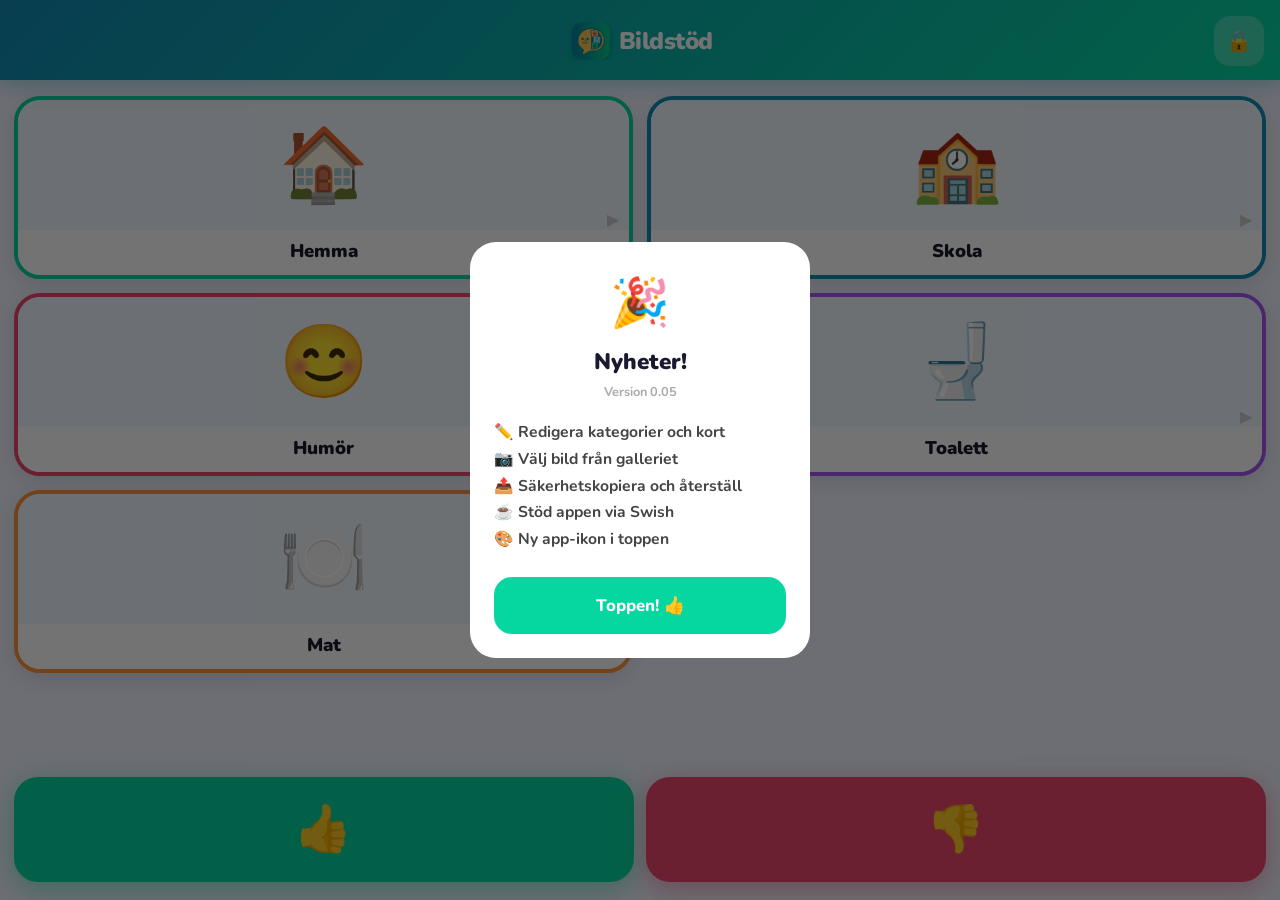
==== index.html @ 16161168 "Add files via upload" ====
<!DOCTYPE html>
<html lang="sv">
<head>
  <meta charset="UTF-8">
  <meta name="viewport" content="width=device-width, initial-scale=1.0, user-scalable=no">
  <meta name="apple-mobile-web-app-capable" content="yes">
  <meta name="apple-mobile-web-app-status-bar-style" content="black-translucent">
  <meta name="apple-mobile-web-app-title" content="Bildstöd">
  <meta name="mobile-web-app-capable" content="yes">
  <meta name="theme-color" content="#118AB2">
  <link rel="apple-touch-icon" href="icon-192.png">
  <link rel="manifest" href="manifest.json">
  <title>Bildstöd</title>
  <link href="https://fonts.googleapis.com/css2?family=Nunito:wght@700;800;900&display=swap" rel="stylesheet">
  <style>
    *, *::before, *::after { box-sizing: border-box; margin: 0; padding: 0; }
    :root {
      --green: #06D6A0; --red: #EF476F; --blue: #118AB2;
      --purple: #7C3AED; --text: #1A1A2E;
    }
    html, body {
      height: 100%; overflow: hidden;
      font-family: 'Nunito', sans-serif;
      background: #F0F4FF;
      color: var(--text);
    }
    #app { display: flex; flex-direction: column; height: 100dvh; height: 100vh; }

    /* ── HEADER ── */
    header {
      flex-shrink: 0;
      background: linear-gradient(135deg, #118AB2, #06D6A0);
      padding: 14px 16px 12px;
      display: flex; align-items: center; gap: 12px;
      box-shadow: 0 4px 20px rgba(17,138,178,0.35);
      z-index: 20; transition: background 0.4s;
    }
    header.adult-mode { background: linear-gradient(135deg, #7C3AED, #118AB2); }

    #backBtn {
      width: 54px; height: 54px; border-radius: 18px; border: none;
      background: rgba(255,255,255,0.3); color: white;
      font-size: 1.8rem; cursor: pointer; flex-shrink: 0;
      display: flex; align-items: center; justify-content: center;
      transition: background 0.15s, transform 0.1s;
    }
    #backBtn:active { background: rgba(255,255,255,0.5); transform: scale(0.9); }
    #backBtn.hidden { visibility: hidden; }

    #appTitle {
      flex: 1; color: white; font-size: 1.5rem; font-weight: 900;
      letter-spacing: -0.5px; overflow: hidden; text-overflow: ellipsis; white-space: nowrap;
      display: flex; align-items: center; justify-content: center; gap: 9px;
    }
    #appTitle .title-icon {
      width: 38px; height: 38px; border-radius: 11px; flex-shrink: 0;
      object-fit: cover; box-shadow: 0 2px 6px rgba(0,0,0,0.2);
    }
    #appTitle .title-text { overflow: hidden; text-overflow: ellipsis; white-space: nowrap; }

    .header-btns { display: flex; gap: 10px; flex-shrink: 0; }
    .hbtn {
      width: 50px; height: 50px; border-radius: 16px; border: none;
      background: rgba(255,255,255,0.25); color: white;
      font-size: 1.3rem; cursor: pointer;
      display: flex; align-items: center; justify-content: center;
      transition: background 0.15s, transform 0.1s;
    }
    .hbtn:active { background: rgba(255,255,255,0.45); transform: scale(0.88); }
    #addBtn { background: white; color: var(--blue); font-size: 2rem; font-weight: 900; box-shadow: 0 4px 14px rgba(0,0,0,0.2); }
    #addBtn.hidden { display: none; }

    .adult-bar { background: var(--purple); color: white; text-align: center; font-size: 0.85rem; font-weight: 800; padding: 7px; letter-spacing: 0.5px; display: none; }
    .adult-bar.show { display: block; }

    /* ── GRID ── */
    #grid {
      flex: 1; overflow-y: auto;
      padding: 16px 14px 10px;
      display: grid;
      grid-template-columns: repeat(2, 1fr);
      gap: 14px; align-content: start;
    }
    #grid::-webkit-scrollbar { width: 3px; }
    #grid::-webkit-scrollbar-thumb { background: #ccc; border-radius: 2px; }

    /* ── CARDS ── */
    .card {
      background: white; border-radius: 26px;
      box-shadow: 0 6px 20px rgba(0,0,0,0.10);
      overflow: hidden; cursor: pointer;
      position: relative; border: 4px solid transparent;
      transition: transform 0.12s, box-shadow 0.12s;
      display: flex; flex-direction: column;
      min-height: 180px;
    }
    .card:active { transform: scale(0.93); box-shadow: 0 2px 8px rgba(0,0,0,0.08); }
    .card.playing { animation: pop 0.4s ease; }
    @keyframes pop { 35% { transform: scale(1.07); } }

    .card-visual {
      flex: 1; width: 100%;
      display: flex; align-items: center; justify-content: center;
      overflow: hidden; min-height: 130px;
    }
    .card-visual img { width: 100%; height: 100%; object-fit: cover; display: block; }
    .big-emoji { font-size: 4.5rem; line-height: 1; }
    .card.folder .card-visual { background: #F0F8FF; }

    .card-label {
      padding: 10px 10px 13px; font-weight: 900;
      font-size: 1.15rem; text-align: center; line-height: 1.2;
      background: white; color: var(--text);
    }

    /* Folder arrow only - no text badge */
    .folder-arrow {
      position: absolute; bottom: 44px; right: 10px;
      font-size: 1rem; color: #ccc;
    }
    .audio-badge {
      position: absolute; top: 8px; left: 8px;
      background: rgba(6,214,160,0.2); color: #07a07a;
      border-radius: 10px; padding: 3px 9px; font-size: 0.72rem; font-weight: 900;
    }

    /* Delete */
    .card-del {
      position: absolute; top: 8px; right: 8px;
      width: 36px; height: 36px; border-radius: 50%;
      background: var(--red); color: white; border: none;
      font-size: 1.1rem; font-weight: 900; cursor: pointer;
      align-items: center; justify-content: center;
      box-shadow: 0 2px 8px rgba(239,71,111,0.4);
      display: none; z-index: 5;
    }
    body.adult .card-del { display: flex; }
    .card-edit {
      position: absolute; top: 8px; left: 8px;
      width: 36px; height: 36px; border-radius: 50%;
      background: var(--blue); color: white; border: none;
      font-size: 1rem; cursor: pointer;
      align-items: center; justify-content: center;
      box-shadow: 0 2px 8px rgba(17,138,178,0.4);
      display: none; z-index: 5;
    }
    body.adult .card-edit { display: flex; }
    /* Hide audio badge in adult mode so edit button has room */
    body.adult .audio-badge { display: none; }

    /* Vibrant card colors */
    .c0 { border-color: #FFD166; } .c0 .card-visual { background: #FFFBEC; }
    .c1 { border-color: #06D6A0; } .c1 .card-visual { background: #EDFAF6; }
    .c2 { border-color: #118AB2; } .c2 .card-visual { background: #E8F4FA; }
    .c3 { border-color: #EF476F; } .c3 .card-visual { background: #FEF0F3; }
    .c4 { border-color: #A855F7; } .c4 .card-visual { background: #F5EEFF; }
    .c5 { border-color: #FB923C; } .c5 .card-visual { background: #FFF4ED; }

    /* ── EMPTY ── */
    #empty { grid-column:1/-1; text-align:center; padding:52px 20px; color:#bbb; display:none; }
    #empty .ei { font-size:4rem; margin-bottom:12px; }
    #empty h2  { font-size:1.3rem; font-weight:900; color:#aaa; margin-bottom:8px; }
    #empty p   { font-size:1rem; line-height:1.6; font-weight:700; }

    /* ── YES/NO ── */
    footer {
      flex-shrink:0; display:grid; grid-template-columns:1fr 1fr;
      gap:12px; padding:12px 14px 18px; background: #F0F4FF;
    }
    .yn {
      border:none; border-radius:24px; padding:22px 10px;
      font-family:'Nunito',sans-serif; font-size:2.8rem; font-weight:900;
      cursor:pointer; transition:transform 0.1s, filter 0.1s;
      display:flex; align-items:center; justify-content:center;
      box-shadow: 0 6px 20px rgba(0,0,0,0.15);
    }
    .yn:active { transform:scale(0.9); filter:brightness(0.9); }
    #yesBtn { background: #06D6A0; box-shadow: 0 6px 24px rgba(6,214,160,.45); }
    #noBtn  { background: #EF476F; box-shadow: 0 6px 24px rgba(239,71,111,.45); }

    /* ── OVERLAYS ── */
    .overlay { position:fixed; inset:0; background:rgba(0,0,0,.55); display:flex; align-items:flex-end; z-index:100; opacity:0; pointer-events:none; transition:opacity .25s; }
    .overlay.open { opacity:1; pointer-events:all; }
    .modal { width:100%; background:white; border-radius:30px 30px 0 0; padding:22px 20px 46px; transform:translateY(100%); transition:transform .3s cubic-bezier(.34,1.4,.64,1); max-height:92dvh; overflow-y:auto; }
    .overlay.open .modal { transform:translateY(0); }
    .mhandle { width:44px; height:5px; background:#ddd; border-radius:3px; margin:0 auto 20px; }
    .modal h2 { font-size:1.4rem; font-weight:900; text-align:center; margin-bottom:8px; }
    .modal .msub { font-size:.9rem; color:#aaa; font-weight:700; text-align:center; margin-bottom:20px; }

    /* CONFIRM */
    #confirmOverlay { align-items:center; justify-content:center; }
    #confirmOverlay .modal { width:calc(100% - 48px); max-width:320px; border-radius:26px; padding:28px 24px 24px; }
    #confirmMsg { font-size:1rem; color:#555; font-weight:700; text-align:center; margin-bottom:24px; line-height:1.5; }
    .confirm-btns { display:grid; grid-template-columns:1fr 1fr; gap:10px; }
    .confirm-btns button { border:none; border-radius:16px; padding:16px 10px; font-family:'Nunito',sans-serif; font-size:1.05rem; font-weight:800; cursor:pointer; transition:transform .1s; }
    .confirm-btns button:active { transform:scale(0.94); }
    #confirmNo  { background:#f0f0f0; color:#666; }
    #confirmYes { background:var(--red); color:white; }

    /* PIN */
    #pinOverlay { align-items:center; justify-content:center; }
    #pinOverlay .modal { width:calc(100% - 40px); max-width:340px; border-radius:30px; padding:28px 24px 34px; }
    .pin-display { display:flex; gap:16px; justify-content:center; margin:20px 0 26px; }
    .pin-dot { width:20px; height:20px; border-radius:50%; border:3px solid #ddd; background:transparent; transition:background .15s, border-color .15s; }
    .pin-dot.filled { background:var(--purple); border-color:var(--purple); }
    .pin-dot.error  { background:var(--red); border-color:var(--red); animation:shake .3s ease; }
    @keyframes shake { 0%,100%{transform:translateX(0)} 25%{transform:translateX(-7px)} 75%{transform:translateX(7px)} }
    .numpad { display:grid; grid-template-columns:repeat(3,1fr); gap:12px; max-width:290px; margin:0 auto; }
    .numpad-btn { height:70px; border-radius:18px; border:none; background:#f4f4f4; font-family:'Nunito',sans-serif; font-size:1.6rem; font-weight:800; color:var(--text); cursor:pointer; transition:background .1s, transform .1s; display:flex; align-items:center; justify-content:center; }
    .numpad-btn:active { background:#e0e0e0; transform:scale(0.92); }
    .numpad-btn.del-btn { background:#FFF0F0; color:var(--red); }
    .numpad-btn.empty { background:transparent; pointer-events:none; }
    .pin-error-msg { text-align:center; color:var(--red); font-weight:800; font-size:.95rem; margin-top:14px; min-height:1.3em; }
    .pin-hint { font-size:.8rem; color:#aaa; font-weight:700; text-align:center; margin-top:10px; }
    .change-pin-area { display:none; flex-direction:column; gap:10px; width:100%; margin-top:10px; }
    .change-pin-area.show { display:flex; }
    .change-pin-area input { border:3px solid #eee; border-radius:16px; padding:14px 16px; font-family:'Nunito',sans-serif; font-size:1.1rem; font-weight:700; outline:none; text-align:center; letter-spacing:8px; transition:border-color .2s; width:100%; }
    .change-pin-area input:focus { border-color:var(--purple); }
    .cps-title { font-weight:800; font-size:.95rem; color:#666; text-align:center; margin-top:8px; }

    /* ADD MODAL */
    .step { display:none; flex-direction:column; align-items:center; gap:16px; }
    .step.active { display:flex; }
    .step-hint { font-size:.8rem; font-weight:700; color:#aaa; text-transform:uppercase; letter-spacing:1px; }
    .type-row { display:grid; grid-template-columns:1fr 1fr; gap:14px; width:100%; max-width:320px; }
    .type-card { border:3px solid #eee; border-radius:22px; padding:22px 10px; background:white; cursor:pointer; font-family:'Nunito',sans-serif; text-align:center; transition:border-color .15s, background .15s; }
    .type-card:active { background:#f8f8f8; }
    .type-card .ti { font-size:2.8rem; display:block; margin-bottom:8px; }
    .type-card .tl { font-size:1.05rem; font-weight:900; display:block; }
    .type-card .ts { font-size:.75rem; color:#bbb; font-weight:700; }
    .photo-tap { width:170px; height:170px; border-radius:22px; border:3px dashed #ddd; cursor:pointer; display:flex; align-items:center; justify-content:center; overflow:hidden; background:#fafafa; transition:border-color .2s; }
    .photo-tap:active { border-color:var(--blue); }
    .photo-tap img { width:100%; height:100%; object-fit:cover; }
    .pt-hint { text-align:center; color:#ccc; }
    .pt-hint span { font-size:2.2rem; display:block; }
    .pt-hint small { font-size:.82rem; font-weight:700; }
    .emoji-row { display:flex; gap:10px; overflow-x:auto; padding:6px 4px 10px; -webkit-overflow-scrolling:touch; width:100%; max-width:340px; }
    .emoji-row::-webkit-scrollbar { display:none; }
    .eopt { width:58px; height:58px; border-radius:16px; border:2px solid #eee; background:white; font-size:1.9rem; cursor:pointer; display:flex; align-items:center; justify-content:center; flex-shrink:0; transition:border-color .15s; }
    .eopt.sel { border-color:var(--blue); background:#EFF8FF; }
    input[type="text"] { width:100%; max-width:320px; border:3px solid #eee; border-radius:16px; padding:14px 16px; font-family:'Nunito',sans-serif; font-size:1.1rem; font-weight:700; outline:none; transition:border-color .2s; }
    input[type="text"]:focus { border-color:var(--blue); }
    #fileInput, #audioFileInput { display:none; }
    .mbtn { width:100%; max-width:320px; border:none; border-radius:18px; padding:17px 20px; font-family:'Nunito',sans-serif; font-size:1.05rem; font-weight:800; cursor:pointer; display:flex; align-items:center; justify-content:center; gap:8px; transition:transform .1s, filter .1s; }
    .mbtn:active { transform:scale(.95); filter:brightness(.9); }
    .mb-blue{background:var(--blue);color:white} .mb-green{background:var(--green);color:white}
    .mb-red{background:var(--red);color:white}   .mb-purple{background:var(--purple);color:white}
    .mb-dark{background:#444;color:white}         .mb-gray{background:#f0f0f0;color:#666}
    .mb-lavender{background:#F5F0FF;color:var(--purple)}
    .rec-wrap { display:flex; flex-direction:column; align-items:center; gap:12px; }
    .rec-ind { display:flex; align-items:center; gap:8px; font-weight:800; font-size:1rem; color:var(--red); }
    .rec-dot { width:13px; height:13px; border-radius:50%; background:var(--red); animation:blink .8s infinite; }
    @keyframes blink { 50%{opacity:0} }
    .audio-mini { width:130px; height:130px; border-radius:18px; overflow:hidden; background:#f0f0f0; }
    .audio-mini img { width:100%; height:100%; object-fit:cover; }
    audio { width:100%; max-width:320px; }
    .or-divider { font-size:.82rem; font-weight:700; color:#ccc; letter-spacing:.5px; }

    /* TOAST */
    .toast { position:fixed; top:80px; left:50%; transform:translateX(-50%) translateY(-16px); background:#1A1A2E; color:white; padding:11px 24px; border-radius:30px; font-weight:700; font-size:.95rem; z-index:999; opacity:0; pointer-events:none; transition:opacity .22s, transform .22s; white-space:nowrap; }
    .toast.show { opacity:1; transform:translateX(-50%) translateY(0); }
  </style>
</head>
<body>
<div id="app">
  <header id="header">
    <button id="backBtn" class="hidden">←</button>
    <div id="appTitle"><img class="title-icon" src="icon-192.png" alt=""><span class="title-text">Bildstöd</span></div>
    <div class="header-btns">
      <button class="hbtn" id="lockBtn">🔒</button>
      <button class="hbtn hidden" id="addBtn">＋</button>
    </div>
  </header>
  <div class="adult-bar" id="adultBar">🔓 VUXENLÄGE — tryck 🔓 för att låsa</div>

  <div id="grid">
    <div id="empty">
      <div class="ei">🌟</div>
      <h2>Välkommen!</h2>
      <p>Lås upp vuxenläget (🔒)<br>för att lägga till kort.</p>
    </div>
  </div>

  <footer>
    <button class="yn" id="yesBtn">👍</button>
    <button class="yn" id="noBtn">👎</button>
  </footer>
</div>

<!-- CONFIRM -->
<div class="overlay" id="confirmOverlay">
  <div class="modal">
    <div class="mhandle"></div>
    <h2>Ta bort?</h2>
    <div id="confirmMsg"></div>
    <div class="confirm-btns">
      <button id="confirmNo">Avbryt</button>
      <button id="confirmYes">🗑️ Ta bort</button>
    </div>
  </div>
</div>

<!-- PIN -->
<div class="overlay" id="pinOverlay">
  <div class="modal">
    <div class="mhandle"></div>
    <h2 id="pinTitle">🔒 Vuxenläge</h2>
    <div class="msub" id="pinSubtitle">Ange PIN-kod</div>
    <div class="pin-display" id="pinDisplay">
      <div class="pin-dot" id="d0"></div><div class="pin-dot" id="d1"></div>
      <div class="pin-dot" id="d2"></div><div class="pin-dot" id="d3"></div>
    </div>
    <div class="numpad" id="theNumpad">
      <button class="numpad-btn" data-n="1">1</button>
      <button class="numpad-btn" data-n="2">2</button>
      <button class="numpad-btn" data-n="3">3</button>
      <button class="numpad-btn" data-n="4">4</button>
      <button class="numpad-btn" data-n="5">5</button>
      <button class="numpad-btn" data-n="6">6</button>
      <button class="numpad-btn" data-n="7">7</button>
      <button class="numpad-btn" data-n="8">8</button>
      <button class="numpad-btn" data-n="9">9</button>
      <button class="numpad-btn empty"></button>
      <button class="numpad-btn" data-n="0">0</button>
      <button class="numpad-btn del-btn" id="pinDel">⌫</button>
    </div>
    <div class="pin-error-msg" id="pinError"></div>
    <div class="pin-hint" id="pinHint">Standard PIN: 1234</div>
    <div class="change-pin-area" id="changePinArea">
      <div class="cps-title">— Stöd appen —</div>
      <div style="font-size:.85rem;color:#888;font-weight:600;text-align:center;margin:-4px 0 10px;line-height:1.5">Bildstöd är gratis. Gillar du appen får du gärna stötta utvecklingen ❤️</div>
      <button class="mbtn mb-green" id="supportBtn">☕ Stöd Bildstöd via Swish</button>
      <div class="cps-title">— Säkerhetskopiera —</div>
      <button class="mbtn mb-blue" id="exportBtn">📤 Spara säkerhetskopia</button>
      <button class="mbtn mb-blue" id="importBtn">📥 Återställ från fil</button>
      <div class="cps-title">— Byt PIN-kod —</div>
      <input type="number" id="newPin1" placeholder="Ny PIN (4 siffror)" maxlength="4">
      <input type="number" id="newPin2" placeholder="Upprepa PIN" maxlength="4">
      <button class="mbtn mb-purple" id="savePinBtn">Spara ny PIN-kod</button>
      <button class="mbtn mb-red" id="lockNowBtn">🔒 Lås vuxenläge</button>
      <input type="file" id="importFileInput" accept="application/json,.json" style="display:none">
    </div>
    <button class="mbtn mb-gray" style="margin-top:16px;max-width:280px" id="pinCancel">Avbryt</button>
  </div>
</div>

<!-- ADD -->
<div class="overlay" id="addOverlay">
  <div class="modal">
    <div class="mhandle"></div>
    <h2 id="mTitle">Lägg till</h2>
    <div class="step active" id="s0">
      <span class="step-hint">Vad vill du lägga till?</span>
      <div class="type-row">
        <button class="type-card" id="chooseFolder"><span class="ti">📁</span><span class="tl">Kategori</span><span class="ts">Öppnar fler bilder</span></button>
        <button class="type-card" id="chooseCard"><span class="ti">🖼️</span><span class="tl">Bildkort</span><span class="ts">Spelar upp ljud</span></button>
      </div>
      <button class="mbtn mb-gray" id="s0Cancel">✕ Avbryt</button>
    </div>
    <div class="step" id="sF">
      <span class="step-hint">Kategori</span>
      <div class="photo-tap" id="fPhotoArea"><div class="pt-hint"><span>📷</span><small>Bild (valfritt)</small></div></div>
      <div style="width:100%;max-width:340px">
        <input type="text" id="emojiSearch" placeholder="🔍 Sök emoji…" maxlength="30" style="margin-bottom:8px;border-color:#eee">
        <div class="emoji-row" id="emojiRow"></div>
        <div style="font-size:.75rem;color:#bbb;font-weight:700;text-align:center;margin-top:-6px">← Svep för fler →</div>
      </div>
      <input type="text" id="fName" placeholder="Kategorinamn…" maxlength="20">
      <button class="mbtn mb-green" id="saveFolder">💾 Spara kategori</button>
      <button class="mbtn mb-gray" id="fBack">← Tillbaka</button>
    </div>
    <div class="step" id="sC1">
      <span class="step-hint">Steg 1 – Bild och namn</span>
      <div class="photo-tap" id="cPhotoArea"><div class="pt-hint"><span>📷</span><small>Tryck för att ta bild</small></div></div>
      <input type="text" id="cName" placeholder="Vad heter det?" maxlength="20">
      <button class="mbtn mb-blue" id="goAudio">Nästa: Spela in ljud →</button>
      <button class="mbtn mb-gray" id="c1Back">← Tillbaka</button>
    </div>
    <div class="step" id="sC2">
      <span class="step-hint">Steg 2 – Ljud (valfritt)</span>
      <div class="audio-mini" id="aMini"></div>
      <div id="recIdle" style="display:flex;flex-direction:column;align-items:center;gap:12px;width:100%;max-width:320px">
        <button class="mbtn mb-red" id="recordBtn">🎙️ Spela in direkt</button>
        <span class="or-divider">— ELLER —</span>
        <button class="mbtn mb-lavender" id="uploadAudioBtn">📂 Välj ljudfil (Röstmemon)</button>
        <div style="font-size:.78rem;color:#bbb;font-weight:700;text-align:center;line-height:1.5">Spela in i Röstmemon → dela → Spara i Filer → välj här</div>
      </div>
      <div id="recActive" style="display:none">
        <div class="rec-wrap">
          <div class="rec-ind"><div class="rec-dot"></div>Spelar in…</div>
          <button class="mbtn mb-dark" id="stopBtn">⏹ Stoppa inspelning</button>
        </div>
      </div>
      <audio id="audPrev" controls style="display:none"></audio>
      <input type="file" id="audioFileInput" accept="audio/*">
      <button class="mbtn mb-green" id="saveCard">💾 Spara bildkortet</button>
      <button class="mbtn mb-gray" id="skipAudio">Hoppa över ljud</button>
      <button class="mbtn mb-gray" id="c2Back">← Tillbaka</button>
    </div>
    <input type="file" id="fileInput" accept="image/*">
  </div>
</div>

<!-- EDIT MODAL -->
<div class="overlay" id="editOverlay">
  <div class="modal">
    <div class="mhandle"></div>
    <h2 id="editTitle">Redigera</h2>
    <div class="step active" style="display:flex">
      <span class="step-hint">Ändra bild, namn och ljud</span>
      <div class="photo-tap" id="ePhotoArea"><div class="pt-hint"><span>📷</span><small>Tryck för att byta bild</small></div></div>
      <div class="emoji-row-wrap" id="eEmojiWrap" style="width:100%;max-width:340px;display:none">
        <input type="text" id="eEmojiSearch" placeholder="🔍 Sök emoji…" maxlength="30" style="margin-bottom:8px;border-color:#eee">
        <div class="emoji-row" id="eEmojiRow"></div>
        <div style="font-size:.75rem;color:#bbb;font-weight:700;text-align:center;margin-top:-6px">← Svep för fler →</div>
      </div>
      <input type="text" id="eName" placeholder="Namn…" maxlength="20">
      <div id="eAudioSection" style="width:100%;max-width:320px;display:flex;flex-direction:column;align-items:center;gap:10px">
        <audio id="eAudPrev" controls style="display:none"></audio>
        <button class="mbtn mb-red" id="eRecordBtn">🎙️ Spela in nytt ljud</button>
        <div id="eRecActive" style="display:none">
          <div class="rec-wrap">
            <div class="rec-ind"><div class="rec-dot"></div>Spelar in…</div>
            <button class="mbtn mb-dark" id="eStopBtn">⏹ Stoppa inspelning</button>
          </div>
        </div>
        <button class="mbtn mb-lavender" id="eUploadAudioBtn">📂 Välj ljudfil</button>
        <button class="mbtn mb-gray" id="eRemoveAudioBtn" style="display:none">🔇 Ta bort ljud</button>
      </div>
      <button class="mbtn mb-green" id="eSave">💾 Spara ändringar</button>
      <button class="mbtn mb-gray" id="eCancel">✕ Avbryt</button>
    </div>
    <input type="file" id="eFileInput" accept="image/*">
    <input type="file" id="eAudioFileInput" accept="audio/*">
  </div>
</div>

<!-- VAD ÄR NYTT POPUP -->
<div class="overlay" id="whatsNewOverlay" style="align-items:center;justify-content:center">
  <div class="modal" style="width:calc(100% - 48px);max-width:340px;border-radius:26px;padding:28px 24px 24px">
    <div style="text-align:center;font-size:3rem;margin-bottom:10px">🎉</div>
    <h2 id="wnTitle" style="margin-bottom:6px">Nyheter!</h2>
    <div id="wnVersion" style="text-align:center;font-size:.8rem;color:#aaa;font-weight:700;margin-bottom:18px"></div>
    <div id="wnList" style="font-size:.98rem;font-weight:700;color:#444;line-height:1.7;margin-bottom:24px"></div>
    <button class="mbtn mb-green" id="wnClose" style="margin:0 auto">Toppen! 👍</button>
  </div>
</div>

<div class="toast" id="toastEl"></div>

<script>// © 2025 ratso0. Alla rättigheter förbehållna.
// Bildstöd - AAC-app för barn och tonåringar
// Obehörig kopiering eller distribution är förbjuden.

const a0_0x297c5a=a0_0x5888;(function(_0x1d740f,_0x553cc6){const _0x32c157=a0_0x5888,_0x22aed5=_0x1d740f();while(!![]){try{const _0x54ef8e=parseInt(_0x32c157(0x125))/0x1+parseInt(_0x32c157(0x157))/0x2+parseInt(_0x32c157(0x201))/0x3+parseInt(_0x32c157(0x150))/0x4+parseInt(_0x32c157(0x127))/0x5+-parseInt(_0x32c157(0x161))/0x6*(-parseInt(_0x32c157(0xf5))/0x7)+-parseInt(_0x32c157(0x166))/0x8;if(_0x54ef8e===_0x553cc6)break;else _0x22aed5['push'](_0x22aed5['shift']());}catch(_0x24a4ac){_0x22aed5['push'](_0x22aed5['shift']());}}}(a0_0x1832,0xcf734));let db;function openDB(){return new Promise((_0x39a423,_0x20210d)=>{const _0x5310e1=a0_0x5888,_0x4b2fed=indexedDB[_0x5310e1(0x114)](_0x5310e1(0x7e),0x1);_0x4b2fed[_0x5310e1(0xbe)]=_0x50e903=>{const _0x4dba9e=_0x5310e1;if(!_0x50e903[_0x4dba9e(0x239)][_0x4dba9e(0x209)][_0x4dba9e(0x20b)][_0x4dba9e(0x80)](_0x4dba9e(0xd9)))_0x50e903[_0x4dba9e(0x239)][_0x4dba9e(0x209)][_0x4dba9e(0x187)]('nodes',{'keyPath':'id','autoIncrement':!![]});},_0x4b2fed['onsuccess']=_0x32cfd0=>{const _0x30a74d=_0x5310e1;db=_0x32cfd0[_0x30a74d(0x239)]['result'],_0x39a423();},_0x4b2fed[_0x5310e1(0xdf)]=_0x22bbba=>_0x20210d(_0x22bbba['target'][_0x5310e1(0x18e)]);});}const txS=_0x2cb8c0=>db['transaction'](a0_0x297c5a(0xd9),_0x2cb8c0||'readonly')[a0_0x297c5a(0x23d)](a0_0x297c5a(0xd9)),dbAll=()=>db?new Promise((_0x112e76,_0x43ff69)=>{const _0x13b352=a0_0x297c5a,_0x1c5d16=txS()[_0x13b352(0x149)]();_0x1c5d16[_0x13b352(0x19d)]=_0x1ce3dd=>_0x112e76(_0x1ce3dd[_0x13b352(0x239)][_0x13b352(0x209)]),_0x1c5d16['onerror']=_0x43ff69;}):Promise['resolve']([]),dbAdd=_0x31335e=>db?new Promise((_0x417d6f,_0xf0431d)=>{const _0x3536f7=a0_0x297c5a,_0x5a9982=txS(_0x3536f7(0x210))[_0x3536f7(0x13c)](_0x31335e);_0x5a9982['onsuccess']=_0x3b7095=>_0x417d6f(_0x3b7095['target'][_0x3536f7(0x209)]),_0x5a9982[_0x3536f7(0xdf)]=_0xf0431d;}):Promise[a0_0x297c5a(0x1ef)](Math[a0_0x297c5a(0x192)]()),dbDel=_0x519b48=>db?new Promise((_0x45bf11,_0x4a6761)=>{const _0x592dc5=a0_0x297c5a,_0x6d091e=db['transaction'](_0x592dc5(0xd9),_0x592dc5(0x210));_0x6d091e['objectStore'](_0x592dc5(0xd9))['delete'](_0x519b48),_0x6d091e[_0x592dc5(0x100)]=_0x45bf11,_0x6d091e[_0x592dc5(0xdf)]=_0x4a6761;}):Promise[a0_0x297c5a(0x1ef)](),dbPut=_0x17bf96=>db?new Promise((_0x4ced5e,_0x3a94a1)=>{const _0xf2796d=a0_0x297c5a,_0x264ca3=txS(_0xf2796d(0x210))[_0xf2796d(0xcf)](_0x17bf96);_0x264ca3[_0xf2796d(0x19d)]=_0x4b4485=>_0x4ced5e(_0x4b4485['target'][_0xf2796d(0x209)]),_0x264ca3[_0xf2796d(0xdf)]=_0x3a94a1;}):Promise[a0_0x297c5a(0x1ef)]();let confirmResolve=null;const confirmOverlay=document[a0_0x297c5a(0x15a)](a0_0x297c5a(0x8f));function customConfirm(_0x1e1f0c){return new Promise(_0x5e3ee7=>{const _0x4cf3f8=a0_0x5888;confirmResolve=_0x5e3ee7,document['getElementById'](_0x4cf3f8(0x22a))[_0x4cf3f8(0x232)]=_0x1e1f0c,confirmOverlay['classList']['add'](_0x4cf3f8(0x114));});}document[a0_0x297c5a(0x15a)](a0_0x297c5a(0xfd))['addEventListener'](a0_0x297c5a(0x20a),()=>{const _0x43ae91=a0_0x297c5a;confirmOverlay[_0x43ae91(0x20d)][_0x43ae91(0x1b8)](_0x43ae91(0x114)),confirmResolve&&(confirmResolve(!![]),confirmResolve=null);}),document[a0_0x297c5a(0x15a)](a0_0x297c5a(0x1ea))[a0_0x297c5a(0x94)](a0_0x297c5a(0x20a),()=>{const _0x502b14=a0_0x297c5a;confirmOverlay[_0x502b14(0x20d)][_0x502b14(0x1b8)](_0x502b14(0x114)),confirmResolve&&(confirmResolve(![]),confirmResolve=null);}),confirmOverlay[a0_0x297c5a(0x94)](a0_0x297c5a(0x20a),_0x5b58da=>{const _0x7c2c01=a0_0x297c5a;_0x5b58da['target']===confirmOverlay&&(confirmOverlay[_0x7c2c01(0x20d)][_0x7c2c01(0x1b8)](_0x7c2c01(0x114)),confirmResolve&&(confirmResolve(![]),confirmResolve=null));});const PIN_KEY='bildstod_pin',getPin=()=>localStorage['getItem'](PIN_KEY)||a0_0x297c5a(0x132),setPin=_0x3f77b1=>localStorage[a0_0x297c5a(0x196)](PIN_KEY,_0x3f77b1);let isAdult=![],pinBuffer='';function setAdult(_0x447a57){const _0x237db3=a0_0x297c5a;isAdult=_0x447a57,document[_0x237db3(0x138)][_0x237db3(0x20d)][_0x237db3(0xe6)](_0x237db3(0x7f),_0x447a57),document[_0x237db3(0x15a)](_0x237db3(0x133))['classList']['toggle']('adult-mode',_0x447a57),document['getElementById'](_0x237db3(0xb2))[_0x237db3(0x20d)][_0x237db3(0xe6)](_0x237db3(0x220),_0x447a57),document[_0x237db3(0x15a)](_0x237db3(0xde))[_0x237db3(0x232)]=_0x447a57?'🔓':'🔒',document[_0x237db3(0x15a)]('addBtn')['classList'][_0x237db3(0xe6)](_0x237db3(0x1ce),!_0x447a57),render();}const pinOverlay=document[a0_0x297c5a(0x15a)]('pinOverlay');function openPinModal(_0x2db3d3){const _0x1227b3=a0_0x297c5a;pinBuffer='';const _0x15e97d=_0x2db3d3&&isAdult;document[_0x1227b3(0x15a)](_0x1227b3(0x206))[_0x1227b3(0x232)]=_0x15e97d?_0x1227b3(0xe3):_0x1227b3(0xa9),document['getElementById'](_0x1227b3(0x16a))[_0x1227b3(0x232)]=_0x15e97d?'':_0x1227b3(0xa1),document['getElementById'](_0x1227b3(0x26b))[_0x1227b3(0x232)]='',document[_0x1227b3(0x15a)](_0x1227b3(0xae))[_0x1227b3(0x1f2)][_0x1227b3(0x7a)]=_0x15e97d?_0x1227b3(0x26a):'',document[_0x1227b3(0x15a)]('pinDisplay')[_0x1227b3(0x1f2)][_0x1227b3(0x7a)]=_0x15e97d?'none':'',document['getElementById']('theNumpad')[_0x1227b3(0x1f2)]['display']=_0x15e97d?_0x1227b3(0x26a):'',document[_0x1227b3(0x15a)]('changePinArea')['classList'][_0x1227b3(0xe6)](_0x1227b3(0x220),_0x15e97d),document[_0x1227b3(0x15a)](_0x1227b3(0x90))['value']='',document[_0x1227b3(0x15a)]('newPin2')['value']='',updateDots(),pinOverlay[_0x1227b3(0x20d)][_0x1227b3(0x13c)](_0x1227b3(0x114));}function closePinModal(){const _0xa10a6b=a0_0x297c5a;pinOverlay[_0xa10a6b(0x20d)][_0xa10a6b(0x1b8)](_0xa10a6b(0x114)),pinBuffer='',document['getElementById'](_0xa10a6b(0x231))[_0xa10a6b(0x1f2)][_0xa10a6b(0x7a)]='',document[_0xa10a6b(0x15a)](_0xa10a6b(0x242))[_0xa10a6b(0x1f2)]['display']='',document[_0xa10a6b(0x15a)](_0xa10a6b(0xea))[_0xa10a6b(0x20d)][_0xa10a6b(0x1b8)](_0xa10a6b(0x220));}function updateDots(){const _0x5e0cf4=a0_0x297c5a;for(let _0x37c303=0x0;_0x37c303<0x4;_0x37c303++){const _0x5b5684=document['getElementById']('d'+_0x37c303);_0x5b5684[_0x5e0cf4(0x20d)][_0x5e0cf4(0x1b8)](_0x5e0cf4(0xcc),_0x5e0cf4(0x18e));if(_0x37c303<pinBuffer['length'])_0x5b5684['classList'][_0x5e0cf4(0x13c)](_0x5e0cf4(0xcc));}}function showPinError(){const _0x52cc31=a0_0x297c5a;for(let _0x40c6b6=0x0;_0x40c6b6<0x4;_0x40c6b6++)document[_0x52cc31(0x15a)]('d'+_0x40c6b6)[_0x52cc31(0x20d)][_0x52cc31(0x13c)](_0x52cc31(0x18e));document[_0x52cc31(0x15a)](_0x52cc31(0x26b))[_0x52cc31(0x232)]=_0x52cc31(0x208),setTimeout(()=>{const _0x303240=_0x52cc31;pinBuffer='',updateDots(),document[_0x303240(0x15a)]('pinError')[_0x303240(0x232)]='';},0x384);}document['querySelectorAll']('.numpad-btn[data-n]')[a0_0x297c5a(0x102)](_0x446535=>{const _0x3550f3=a0_0x297c5a;_0x446535[_0x3550f3(0x94)](_0x3550f3(0x20a),()=>{const _0x20b3ea=_0x3550f3;if(pinBuffer[_0x20b3ea(0x234)]>=0x4)return;pinBuffer+=_0x446535[_0x20b3ea(0x116)]['n'],updateDots();if(pinBuffer[_0x20b3ea(0x234)]===0x4)setTimeout(()=>{const _0x45a170=_0x20b3ea;if(pinBuffer===getPin())closePinModal(),setAdult(!![]),toast(_0x45a170(0xc9));else showPinError();},0x78);});}),document[a0_0x297c5a(0x15a)](a0_0x297c5a(0x1dc))[a0_0x297c5a(0x94)]('click',()=>{const _0x37db1d=a0_0x297c5a;pinBuffer=pinBuffer[_0x37db1d(0x261)](0x0,-0x1),updateDots(),document[_0x37db1d(0x15a)](_0x37db1d(0x26b))['textContent']='';}),document[a0_0x297c5a(0x15a)]('pinCancel')['addEventListener'](a0_0x297c5a(0x20a),closePinModal),document['getElementById'](a0_0x297c5a(0xb1))[a0_0x297c5a(0x94)](a0_0x297c5a(0x20a),()=>{closePinModal(),setAdult(![]),toast('Låst\x20🔒');}),document['getElementById']('supportBtn')[a0_0x297c5a(0x94)](a0_0x297c5a(0x20a),()=>{const _0x1775d5=a0_0x297c5a;window[_0x1775d5(0x114)](_0x1775d5(0x96),'_blank');}),document[a0_0x297c5a(0x15a)](a0_0x297c5a(0x1bd))[a0_0x297c5a(0x94)](a0_0x297c5a(0x20a),async()=>{const _0x31069c=a0_0x297c5a;try{const _0x1eb0b0={'version':0x1,'exportedAt':new Date()[_0x31069c(0x115)](),'nodes':all},_0x544fae=JSON[_0x31069c(0xda)](_0x1eb0b0),_0x5ee30c=new Blob([_0x544fae],{'type':_0x31069c(0x76)}),_0x5ea6ce=URL[_0x31069c(0x148)](_0x5ee30c),_0x35abce=document['createElement']('a'),_0x2a15e6=new Date(),_0x5f4acf=_0x2a15e6[_0x31069c(0x18c)]()+'-'+String(_0x2a15e6[_0x31069c(0x1eb)]()+0x1)[_0x31069c(0x20e)](0x2,'0')+'-'+String(_0x2a15e6[_0x31069c(0x117)]())[_0x31069c(0x20e)](0x2,'0');_0x35abce['href']=_0x5ea6ce,_0x35abce['download']=_0x31069c(0x106)+_0x5f4acf+'.json',document['body']['appendChild'](_0x35abce),_0x35abce[_0x31069c(0x20a)](),document[_0x31069c(0x138)][_0x31069c(0x265)](_0x35abce),setTimeout(()=>URL[_0x31069c(0x16e)](_0x5ea6ce),0x3e8),toast(_0x31069c(0x183));}catch(_0x59ab03){toast(_0x31069c(0xa5)+_0x59ab03[_0x31069c(0x108)]);}}),document[a0_0x297c5a(0x15a)](a0_0x297c5a(0x240))['addEventListener'](a0_0x297c5a(0x20a),()=>document['getElementById'](a0_0x297c5a(0x1e4))[a0_0x297c5a(0x20a)]()),document[a0_0x297c5a(0x15a)](a0_0x297c5a(0x1e4))[a0_0x297c5a(0x94)](a0_0x297c5a(0x1ac),function(){const _0x3c4c86=a0_0x297c5a,_0x49d3d8=this[_0x3c4c86(0x200)][0x0];if(!_0x49d3d8)return;const _0xe0d42b=new FileReader();_0xe0d42b[_0x3c4c86(0x238)]=async _0x1dd53c=>{const _0x6cba3f=_0x3c4c86;try{const _0x1f6d48=JSON[_0x6cba3f(0x241)](_0x1dd53c[_0x6cba3f(0x239)]['result']);if(!_0x1f6d48['nodes']||!Array['isArray'](_0x1f6d48[_0x6cba3f(0xd9)])){toast(_0x6cba3f(0x21c));return;}const _0x2f5e23=await customConfirm(_0x6cba3f(0x22c)+_0x1f6d48[_0x6cba3f(0xd9)][_0x6cba3f(0x234)]+'\x20kort?\x20Detta\x20ersätter\x20alla\x20nuvarande\x20kort.');if(!_0x2f5e23)return;for(const _0x2a19f6 of[...all])await dbDel(_0x2a19f6['id']);all=[];const _0x210239={},_0x1a588d=[..._0x1f6d48[_0x6cba3f(0xd9)]][_0x6cba3f(0x229)]((_0x257912,_0x52ba3e)=>(_0x257912['id']||0x0)-(_0x52ba3e['id']||0x0));for(const _0x3faaf7 of _0x1a588d){const _0x2e53fd=_0x3faaf7['id'],_0x26a47e={'parentId':_0x3faaf7['parentId'],'type':_0x3faaf7[_0x6cba3f(0x1b7)],'name':_0x3faaf7['name'],'emoji':_0x3faaf7[_0x6cba3f(0x1f7)]||null,'imageData':_0x3faaf7['imageData']||null,'audioData':_0x3faaf7[_0x6cba3f(0x1b2)]||null,'createdAt':_0x3faaf7['createdAt']||Date[_0x6cba3f(0xf3)]()},_0x2ad727=await dbAdd(_0x26a47e);_0x26a47e['id']=_0x2ad727,_0x210239[_0x2e53fd]=_0x2ad727,all[_0x6cba3f(0xc2)](_0x26a47e);}for(const _0x118fd2 of all){_0x118fd2[_0x6cba3f(0xc0)]!=null&&_0x210239[_0x118fd2[_0x6cba3f(0xc0)]]!=null&&(_0x118fd2[_0x6cba3f(0xc0)]=_0x210239[_0x118fd2[_0x6cba3f(0xc0)]],await dbPut(_0x118fd2));}nav=[],render(),closePinModal(),toast('Återställt!\x20✅');}catch(_0x265e4a){toast(_0x6cba3f(0x168)+_0x265e4a[_0x6cba3f(0x108)]);}},_0xe0d42b[_0x3c4c86(0x256)](_0x49d3d8),this[_0x3c4c86(0x16f)]='';}),pinOverlay[a0_0x297c5a(0x94)](a0_0x297c5a(0x20a),_0x36466e=>{const _0x2041bc=a0_0x297c5a;if(_0x36466e[_0x2041bc(0x239)]===pinOverlay)closePinModal();}),document['getElementById'](a0_0x297c5a(0xde))['addEventListener'](a0_0x297c5a(0x20a),()=>openPinModal(isAdult)),document[a0_0x297c5a(0x15a)](a0_0x297c5a(0x12a))[a0_0x297c5a(0x94)](a0_0x297c5a(0x20a),()=>{const _0x43e91e=a0_0x297c5a,_0x55a29b=String(document[_0x43e91e(0x15a)](_0x43e91e(0x90))[_0x43e91e(0x16f)])[_0x43e91e(0x23b)](),_0x5ae30a=String(document[_0x43e91e(0x15a)](_0x43e91e(0xf0))[_0x43e91e(0x16f)])[_0x43e91e(0x23b)]();if(!/^\d{4}$/[_0x43e91e(0x99)](_0x55a29b)){toast(_0x43e91e(0x16d));return;}if(_0x55a29b!==_0x5ae30a){toast(_0x43e91e(0x223));return;}setPin(_0x55a29b),toast(_0x43e91e(0x250)),document[_0x43e91e(0x15a)](_0x43e91e(0x90))[_0x43e91e(0x16f)]='',document[_0x43e91e(0x15a)](_0x43e91e(0xf0))[_0x43e91e(0x16f)]='';});let all=[],nav=[],curAudio=null;const pid=()=>nav[a0_0x297c5a(0x234)]?nav[nav[a0_0x297c5a(0x234)]-0x1]['id']:null,kids=_0x30748b=>all[a0_0x297c5a(0x1bc)](_0x21a914=>(_0x21a914['parentId']??null)===(_0x30748b??null)),COLORS=['c0','c1','c2','c3','c4','c5'],EMOJI_DATA=[['🏠',a0_0x297c5a(0xf7),a0_0x297c5a(0x101),a0_0x297c5a(0x1d4)],['🏫',a0_0x297c5a(0x1c5),a0_0x297c5a(0x1fd)],['😊','glad',a0_0x297c5a(0x10b),a0_0x297c5a(0xb0)],['🚽','toalett',a0_0x297c5a(0x21f),'kiss','wc',a0_0x297c5a(0x162)],[a0_0x297c5a(0x244),a0_0x297c5a(0x155),'äta',a0_0x297c5a(0xf6)],['🌳',a0_0x297c5a(0xf9),a0_0x297c5a(0xeb),a0_0x297c5a(0xc1)],['🎮',a0_0x297c5a(0x10f),a0_0x297c5a(0x1a4),a0_0x297c5a(0x126)],['📚','böcker',a0_0x297c5a(0x21d),'studera'],['🎨',a0_0x297c5a(0x1cd),a0_0x297c5a(0xe7),'rita'],['🚗',a0_0x297c5a(0x25e),a0_0x297c5a(0x167),a0_0x297c5a(0x156)],['💊',a0_0x297c5a(0xbd),a0_0x297c5a(0x10a),a0_0x297c5a(0x89)],['🛁',a0_0x297c5a(0xad),a0_0x297c5a(0x11c)],['🐶',a0_0x297c5a(0xc6),'valp'],['🎵',a0_0x297c5a(0x228),a0_0x297c5a(0x257),'sång'],['⚽',a0_0x297c5a(0x21a),a0_0x297c5a(0x219),'boll'],['🌈','regnbåge',a0_0x297c5a(0x14c)],['🧸',a0_0x297c5a(0x216),a0_0x297c5a(0xfb),'björn'],['🍎',a0_0x297c5a(0x1c9),'frukt'],['😴',a0_0x297c5a(0x205),a0_0x297c5a(0x1e5),'sömnig',a0_0x297c5a(0x11d)],['😢',a0_0x297c5a(0x237),a0_0x297c5a(0xb6),'arg',a0_0x297c5a(0x18b)],['😡','arg','ilsken',a0_0x297c5a(0x247)],['😂','skratta',a0_0x297c5a(0x217),a0_0x297c5a(0x144)],['❤️',a0_0x297c5a(0x131),a0_0x297c5a(0x15d),a0_0x297c5a(0x255)],['⭐',a0_0x297c5a(0xe2),a0_0x297c5a(0x71),a0_0x297c5a(0xe4)],['🌙',a0_0x297c5a(0x11d),a0_0x297c5a(0x14b),a0_0x297c5a(0x205)],['☀️',a0_0x297c5a(0x1cb),a0_0x297c5a(0x17e),a0_0x297c5a(0x249),a0_0x297c5a(0x190)],['🌧️',a0_0x297c5a(0xd4),a0_0x297c5a(0xcb),'väder'],['❄️',a0_0x297c5a(0x243),a0_0x297c5a(0x270),a0_0x297c5a(0x254),'is'],['🔥',a0_0x297c5a(0x179),a0_0x297c5a(0x249),a0_0x297c5a(0x1e7)],['🎂',a0_0x297c5a(0x1af),a0_0x297c5a(0x74),a0_0x297c5a(0x169)],['🍕',a0_0x297c5a(0x18f),'mat'],['🍔',a0_0x297c5a(0xc5),'mat'],['🍜',a0_0x297c5a(0x25b),a0_0x297c5a(0x245),a0_0x297c5a(0x155)],['🥛',a0_0x297c5a(0x12c),a0_0x297c5a(0x186)],['🧃',a0_0x297c5a(0x21e),'dricka','saft'],['🍌',a0_0x297c5a(0x25d),a0_0x297c5a(0xbb)],['🍓',a0_0x297c5a(0x277),'frukt',a0_0x297c5a(0x275)],['🥕',a0_0x297c5a(0x21b),a0_0x297c5a(0x276)],['🧁',a0_0x297c5a(0x14e),a0_0x297c5a(0x169),'söt'],['🍦','glass','söt',a0_0x297c5a(0x1a7)],['🐱',a0_0x297c5a(0x13a),a0_0x297c5a(0xe1)],['🐰',a0_0x297c5a(0x1ba),'hare'],['🐸',a0_0x297c5a(0x1b3),a0_0x297c5a(0x251)],['🦁','lejon',a0_0x297c5a(0x8a)],['🐘',a0_0x297c5a(0x18a),a0_0x297c5a(0x207),a0_0x297c5a(0x19e)],['🦋',a0_0x297c5a(0xa2),'insekt',a0_0x297c5a(0x110)],['🐟',a0_0x297c5a(0x147),a0_0x297c5a(0x1de),a0_0x297c5a(0x1ae)],['🦄',a0_0x297c5a(0xd3),'magisk'],['🐔',a0_0x297c5a(0x104),'fågel'],['🐺',a0_0x297c5a(0x1ec),'djur'],['👕','tröja',a0_0x297c5a(0xb7)],['👟',a0_0x297c5a(0x1a1),a0_0x297c5a(0xb7),a0_0x297c5a(0x175)],['🎒',a0_0x297c5a(0x146),a0_0x297c5a(0x1c5),a0_0x297c5a(0xee)],[a0_0x297c5a(0xa7),a0_0x297c5a(0x236),a0_0x297c5a(0x205),a0_0x297c5a(0xf2)],['🪥','tandborste',a0_0x297c5a(0x160),a0_0x297c5a(0x23a)],['🧴','tvål','tvätta',a0_0x297c5a(0x13b)],['🚿',a0_0x297c5a(0x164),a0_0x297c5a(0x176),a0_0x297c5a(0x13b)],['🪞',a0_0x297c5a(0xdd),a0_0x297c5a(0x1c4)],['🚪',a0_0x297c5a(0x174),'öppna',a0_0x297c5a(0x19f)],[a0_0x297c5a(0x97),'soffa','sitta','vila'],['✏️',a0_0x297c5a(0x141),a0_0x297c5a(0x91),a0_0x297c5a(0x9f)],['📏',a0_0x297c5a(0x14f),a0_0x297c5a(0x81),a0_0x297c5a(0x1c5)],['🖍️',a0_0x297c5a(0x10e),a0_0x297c5a(0x24c),a0_0x297c5a(0x9f)],['📐',a0_0x297c5a(0x1a5),'skola','mäta'],['🔔',a0_0x297c5a(0x7b),'ringa','ljud'],['📱',a0_0x297c5a(0xef),'mobil'],['💻','dator','skriva'],['🎸',a0_0x297c5a(0x1f8),a0_0x297c5a(0x228)],['🥁',a0_0x297c5a(0x129),a0_0x297c5a(0x228)],['🎹',a0_0x297c5a(0x17d),'musik'],['🚌',a0_0x297c5a(0x218),a0_0x297c5a(0x156),a0_0x297c5a(0x163)],['🚲',a0_0x297c5a(0x84),a0_0x297c5a(0x113),a0_0x297c5a(0x156)],['✈️',a0_0x297c5a(0xf1),a0_0x297c5a(0x163),'flyga'],['🚑',a0_0x297c5a(0x83),a0_0x297c5a(0x1e8),a0_0x297c5a(0x181)],['🏥',a0_0x297c5a(0x1e8),a0_0x297c5a(0x1e6),a0_0x297c5a(0x20f)],['🏪',a0_0x297c5a(0x24a),'handla',a0_0x297c5a(0x246)],['🌺',a0_0x297c5a(0x1d5),a0_0x297c5a(0x110),a0_0x297c5a(0x1f0)],['🌻',a0_0x297c5a(0x23e),a0_0x297c5a(0x1d5),a0_0x297c5a(0x1c0)],['🍀','klöver','grön',a0_0x297c5a(0x1dd)],['🌵',a0_0x297c5a(0x24e),a0_0x297c5a(0x12d),'öken'],['🎄',a0_0x297c5a(0xf8),a0_0x297c5a(0xec),a0_0x297c5a(0x251)],[a0_0x297c5a(0x15e),a0_0x297c5a(0x22b),'hav',a0_0x297c5a(0x25c),'sol'],['🏔️',a0_0x297c5a(0x197),a0_0x297c5a(0xeb),a0_0x297c5a(0xce)],['🎡',a0_0x297c5a(0xaf),a0_0x297c5a(0x140),a0_0x297c5a(0xaa)],['🏊',a0_0x297c5a(0x1ae),a0_0x297c5a(0x188),'vatten'],['🚴',a0_0x297c5a(0x113),a0_0x297c5a(0x215)],[a0_0x297c5a(0xfa),'gym','träning','stark'],['🤸',a0_0x297c5a(0x88),'sport',a0_0x297c5a(0x1c3)],['💪',a0_0x297c5a(0x112),a0_0x297c5a(0x1f1),'bra'],['👋',a0_0x297c5a(0x70),a0_0x297c5a(0x260),a0_0x297c5a(0x10d)],['🙏',a0_0x297c5a(0xb9),a0_0x297c5a(0x105),'be'],['👀','se',a0_0x297c5a(0x1c4),a0_0x297c5a(0x1fa)],['💤',a0_0x297c5a(0x205),a0_0x297c5a(0x1e5),a0_0x297c5a(0xf2)],['🤒','sjuk',a0_0x297c5a(0x22e),a0_0x297c5a(0x1a7)],['🩹',a0_0x297c5a(0x184),a0_0x297c5a(0x178),'ont'],['💉',a0_0x297c5a(0xe5),a0_0x297c5a(0x23c),a0_0x297c5a(0x20f)],['🩺','läkare',a0_0x297c5a(0x1e6),'undersökning'],['🧩',a0_0x297c5a(0xdb),a0_0x297c5a(0x1a4),a0_0x297c5a(0x180)],['🎯',a0_0x297c5a(0xd5),a0_0x297c5a(0x111)],['🏆','vinna',a0_0x297c5a(0xa8),a0_0x297c5a(0x16c),a0_0x297c5a(0x1b5)],['🥇',a0_0x297c5a(0xe4),'vinna',a0_0x297c5a(0x16c)],['🎁','present',a0_0x297c5a(0x266),a0_0x297c5a(0x74)],['🎉',a0_0x297c5a(0x1a9),a0_0x297c5a(0x87),a0_0x297c5a(0x144)],['🎈',a0_0x297c5a(0x26f),a0_0x297c5a(0x1a9),a0_0x297c5a(0x87)],['🔑',a0_0x297c5a(0x23f),a0_0x297c5a(0x26d),a0_0x297c5a(0x233)],['🪴','krukväxt',a0_0x297c5a(0x1d5),'inne'],['🧺',a0_0x297c5a(0x135),a0_0x297c5a(0x1e0)],['🧹',a0_0x297c5a(0x226),'städa',a0_0x297c5a(0x9b)],['🍳',a0_0x297c5a(0x193),a0_0x297c5a(0x11f),a0_0x297c5a(0x191)],['☕',a0_0x297c5a(0x18d),a0_0x297c5a(0x249),a0_0x297c5a(0x186)],['🥱',a0_0x297c5a(0x75),a0_0x297c5a(0x1e5),a0_0x297c5a(0x253)],['🤗',a0_0x297c5a(0x1fc),a0_0x297c5a(0x267),a0_0x297c5a(0x1e1)],['😰','nervös','rädd',a0_0x297c5a(0x17c)],['🤔',a0_0x297c5a(0xa4),'tänka'],['🤢','illamående','spy','sjuk'],['😱',a0_0x297c5a(0x213),a0_0x297c5a(0x8b),a0_0x297c5a(0x199)],['🥳',a0_0x297c5a(0x87),'fest',a0_0x297c5a(0x267)],['😎',a0_0x297c5a(0x14d),'solglasögon'],['🤓',a0_0x297c5a(0x173),'glasögon',a0_0x297c5a(0x1ed)],['😇',a0_0x297c5a(0x227),'ängel'],['🥰','kärlek',a0_0x297c5a(0xff),a0_0x297c5a(0x267)],['😤',a0_0x297c5a(0x152),'arg',a0_0x297c5a(0x153)],['🙄',a0_0x297c5a(0x1e5),a0_0x297c5a(0x1fa),a0_0x297c5a(0x18b)],['😶',a0_0x297c5a(0xf4),a0_0x297c5a(0x1d9),'ingen'],['🤐',a0_0x297c5a(0xf4),'mun',a0_0x297c5a(0x72)],['😬','nervös',a0_0x297c5a(0x1e2)],['🤧',a0_0x297c5a(0x248),a0_0x297c5a(0x109),'sjuk'],['🤮',a0_0x297c5a(0x9e),'illamående',a0_0x297c5a(0x20f)],['🥵','varm',a0_0x297c5a(0x7c),'svett'],['🥶',a0_0x297c5a(0x1a7),a0_0x297c5a(0x15c),a0_0x297c5a(0x26c)],['🫁','lungor','andas'],['🧠',a0_0x297c5a(0x130),a0_0x297c5a(0x103),a0_0x297c5a(0x1ed)],['🦷',a0_0x297c5a(0xab),a0_0x297c5a(0x160)],[a0_0x297c5a(0xdc),a0_0x297c5a(0x16b),'se',a0_0x297c5a(0x1c4)],['👃',a0_0x297c5a(0x159),a0_0x297c5a(0x1c6)],['👅','tunga',a0_0x297c5a(0x211)],['🤲',a0_0x297c5a(0x1f3),'hålla'],['🫶','hjärta','händer','kärlek'],['🙌',a0_0x297c5a(0xb8),'bra',a0_0x297c5a(0x230)],['👏',a0_0x297c5a(0x85),'bra',a0_0x297c5a(0xac)],['✌️','fred','seger',a0_0x297c5a(0x1da)],['🎓',a0_0x297c5a(0x259),a0_0x297c5a(0x194),'skola'],['🏡','hus',a0_0x297c5a(0x1d4),a0_0x297c5a(0x1db)],[a0_0x297c5a(0x221),a0_0x297c5a(0x122),a0_0x297c5a(0x22e),a0_0x297c5a(0x11e)]];function buildEmojis(_0x212f56=''){const _0x1a60af=a0_0x297c5a,_0x3357d7=document[_0x1a60af(0x15a)](_0x1a60af(0x1bf));_0x3357d7[_0x1a60af(0x1a6)]='';const _0x449126=_0x212f56[_0x1a60af(0x26e)]()[_0x1a60af(0x23b)](),_0x4a726b=_0x449126?EMOJI_DATA[_0x1a60af(0x1bc)](_0x49d1b5=>_0x49d1b5[_0x1a60af(0x261)](0x1)[_0x1a60af(0x9c)](_0x329b61=>_0x329b61[_0x1a60af(0xa3)](_0x449126))):EMOJI_DATA;if(_0x4a726b[_0x1a60af(0x234)]===0x0){const _0x17baf9=document[_0x1a60af(0x119)]('div');_0x17baf9['style'][_0x1a60af(0x1be)]=_0x1a60af(0xe0),_0x17baf9[_0x1a60af(0x232)]=_0x1a60af(0x1ee),_0x3357d7[_0x1a60af(0x11b)](_0x17baf9);return;}_0x4a726b[_0x1a60af(0x102)](_0x8e873e=>{const _0x117b23=_0x1a60af,_0x4b56fd=_0x8e873e[0x0],_0xaa5777=document['createElement'](_0x117b23(0xb5));_0xaa5777[_0x117b23(0x1c1)]=_0x117b23(0x1a0),_0xaa5777[_0x117b23(0x232)]=_0x4b56fd;if(pEmoji===_0x4b56fd)_0xaa5777[_0x117b23(0x20d)][_0x117b23(0x13c)](_0x117b23(0x272));_0xaa5777[_0x117b23(0x94)](_0x117b23(0x20a),()=>{const _0x25d778=_0x117b23;pEmoji=_0x4b56fd,_0x3357d7[_0x25d778(0xe8)](_0x25d778(0x17b))[_0x25d778(0x102)](_0x4cb3b0=>_0x4cb3b0[_0x25d778(0x20d)][_0x25d778(0x1b8)](_0x25d778(0x272))),_0xaa5777['classList'][_0x25d778(0x13c)](_0x25d778(0x272));}),_0x3357d7[_0x117b23(0x11b)](_0xaa5777);});}document[a0_0x297c5a(0x15a)](a0_0x297c5a(0x14a))[a0_0x297c5a(0x94)](a0_0x297c5a(0x143),function(){const _0x5ee521=a0_0x297c5a;buildEmojis(this[_0x5ee521(0x16f)]);});const toastEl=document[a0_0x297c5a(0x15a)](a0_0x297c5a(0xd6));function toast(_0x43f322){const _0x4ea199=a0_0x297c5a;toastEl['textContent']=_0x43f322,toastEl['classList'][_0x4ea199(0x13c)]('show'),setTimeout(()=>toastEl['classList']['remove']('show'),0x8fc);}const grid=document[a0_0x297c5a(0x15a)](a0_0x297c5a(0x198)),emptyEl=document[a0_0x297c5a(0x15a)](a0_0x297c5a(0x1f4)),appTitle=document['getElementById'](a0_0x297c5a(0x1c8)),backBtn=document[a0_0x297c5a(0x15a)]('backBtn');function render(){const _0x34084b=a0_0x297c5a;grid[_0x34084b(0xe8)](_0x34084b(0x137))[_0x34084b(0x102)](_0x2d2132=>_0x2d2132['remove']());const _0x4d40f2=nav[_0x34084b(0x234)]?nav[nav['length']-0x1]:null;if(_0x4d40f2){appTitle[_0x34084b(0x1a6)]='';const _0x5c2dc6=document['createElement'](_0x34084b(0x92));_0x5c2dc6[_0x34084b(0x1c1)]=_0x34084b(0xba),_0x5c2dc6[_0x34084b(0x232)]=(_0x4d40f2[_0x34084b(0x1f7)]||'📁')+'\x20'+_0x4d40f2['name'],appTitle[_0x34084b(0x11b)](_0x5c2dc6);}else appTitle[_0x34084b(0x1a6)]=_0x34084b(0x1d2);backBtn[_0x34084b(0x20d)][_0x34084b(0xe6)](_0x34084b(0x1ce),nav[_0x34084b(0x234)]===0x0);const _0x4896b6=kids(pid());if(!_0x4896b6[_0x34084b(0x234)]){emptyEl['style']['display']='',emptyEl['querySelector']('h2')[_0x34084b(0x232)]=nav[_0x34084b(0x234)]?'Tomt\x20här\x20inne':'Välkommen!',emptyEl[_0x34084b(0xbf)]('p')['innerHTML']=!isAdult&&!all['length']?'Lås\x20upp\x20vuxenläget\x20(🔒)<br>för\x20att\x20lägga\x20till\x20kort.':isAdult?_0x34084b(0x268):'';return;}emptyEl[_0x34084b(0x1f2)][_0x34084b(0x7a)]=_0x34084b(0x26a),_0x4896b6[_0x34084b(0x102)](_0x14cae8=>{const _0xc13429=_0x34084b,_0x4791ba=_0x14cae8['type']==='folder',_0x5f1167=document[_0xc13429(0x119)](_0xc13429(0x123));_0x5f1167[_0xc13429(0x1c1)]=_0xc13429(0xfe)+COLORS[(_0x14cae8['id']||0x0)%0x6]+(_0x4791ba?'\x20folder':'');const _0xa23975=document[_0xc13429(0x119)](_0xc13429(0x123));_0xa23975[_0xc13429(0x1c1)]='card-visual';if(_0x14cae8[_0xc13429(0xd7)]){const _0x2ce8e5=document[_0xc13429(0x119)](_0xc13429(0x252));_0x2ce8e5[_0xc13429(0x212)]=_0x14cae8['imageData'],_0x2ce8e5[_0xc13429(0x12e)]=_0x14cae8['name'],_0xa23975[_0xc13429(0x11b)](_0x2ce8e5);}else{const _0x1e2938=document['createElement'](_0xc13429(0x123));_0x1e2938[_0xc13429(0x1c1)]=_0xc13429(0x22f),_0x1e2938['textContent']=_0x14cae8[_0xc13429(0x1f7)]||(_0x4791ba?'📁':_0xc13429(0x269)),_0xa23975['appendChild'](_0x1e2938);}_0x5f1167[_0xc13429(0x11b)](_0xa23975);const _0x1cb8af=document[_0xc13429(0x119)](_0xc13429(0x123));_0x1cb8af[_0xc13429(0x1c1)]=_0xc13429(0xcd),_0x1cb8af[_0xc13429(0x232)]=_0x14cae8['name']||'…',_0x5f1167[_0xc13429(0x11b)](_0x1cb8af);if(_0x4791ba){const _0x2594e7=document[_0xc13429(0x119)](_0xc13429(0x123));_0x2594e7[_0xc13429(0x1c1)]=_0xc13429(0x195),_0x2594e7[_0xc13429(0x232)]='▶',_0x5f1167[_0xc13429(0x11b)](_0x2594e7);}else{if(_0x14cae8[_0xc13429(0x1b2)]){const _0x9839ac=document[_0xc13429(0x119)]('div');_0x9839ac[_0xc13429(0x1c1)]=_0xc13429(0x1c7),_0x9839ac['textContent']='🔊',_0x5f1167[_0xc13429(0x11b)](_0x9839ac);}}const _0x305b67=document[_0xc13429(0x119)](_0xc13429(0xb5));_0x305b67[_0xc13429(0x1c1)]='card-del',_0x305b67[_0xc13429(0x232)]='✕',_0x305b67[_0xc13429(0x94)](_0xc13429(0x20a),async _0x1da6e2=>{const _0x16f91a=_0xc13429;_0x1da6e2['stopPropagation'](),_0x1da6e2[_0x16f91a(0x274)]();if(!isAdult)return;const _0x175589=_0x4791ba?all['filter'](_0xf3ff72=>_0xf3ff72[_0x16f91a(0xc0)]===_0x14cae8['id'])[_0x16f91a(0x234)]:0x0,_0x470c9b=_0x4791ba&&_0x175589>0x0?'Ta\x20bort\x20\x22'+_0x14cae8[_0x16f91a(0x214)]+'\x22\x20och\x20allt\x20inuti\x20('+_0x175589+_0x16f91a(0x1a3):_0x16f91a(0x9a)+_0x14cae8[_0x16f91a(0x214)]+'\x22?',_0xc97827=await customConfirm(_0x470c9b);_0xc97827&&(await delRecursive(_0x14cae8['id']),render(),toast(_0x16f91a(0x128)));}),_0x5f1167['appendChild'](_0x305b67);const _0x50fb6d=document[_0xc13429(0x119)](_0xc13429(0xb5));_0x50fb6d[_0xc13429(0x1c1)]=_0xc13429(0x19b),_0x50fb6d['textContent']='✏️',_0x50fb6d[_0xc13429(0x94)](_0xc13429(0x20a),_0x1c5b30=>{const _0xd2776d=_0xc13429;_0x1c5b30[_0xd2776d(0x17a)](),_0x1c5b30[_0xd2776d(0x274)]();if(!isAdult)return;openEditModal(_0x14cae8);}),_0x5f1167[_0xc13429(0x11b)](_0x50fb6d),_0x5f1167[_0xc13429(0x94)](_0xc13429(0x20a),()=>{const _0x5d08c0=_0xc13429;if(_0x4791ba)nav[_0x5d08c0(0xc2)]({'id':_0x14cae8['id'],'name':_0x14cae8[_0x5d08c0(0x214)],'emoji':_0x14cae8['emoji']}),render();else playCard(_0x14cae8,_0x5f1167);}),grid[_0xc13429(0x11b)](_0x5f1167);});}function playCard(_0x5b468b,_0x147cf4){const _0x2821ea=a0_0x297c5a;curAudio&&(curAudio[_0x2821ea(0x1f9)](),curAudio=null);_0x147cf4['classList'][_0x2821ea(0x13c)]('playing'),setTimeout(()=>_0x147cf4[_0x2821ea(0x20d)]['remove'](_0x2821ea(0x1d8)),0x1a4);if(_0x5b468b[_0x2821ea(0x1b2)]){const _0x4073ba=new Audio(_0x5b468b[_0x2821ea(0x1b2)]);curAudio=_0x4073ba,_0x4073ba[_0x2821ea(0x262)]()[_0x2821ea(0x22d)](()=>toast(_0x2821ea(0x1d3)));}else{if(_0x2821ea(0x134)in window&&_0x5b468b[_0x2821ea(0x214)]){const _0x1e49ae=new SpeechSynthesisUtterance(_0x5b468b['name']);_0x1e49ae[_0x2821ea(0x19c)]=_0x2821ea(0xd1),_0x1e49ae[_0x2821ea(0x95)]=0.85,_0x1e49ae['pitch']=1.1,speechSynthesis[_0x2821ea(0x1b4)](_0x1e49ae);}else toast(_0x2821ea(0xb3));}}function a0_0x1832(){const _0x46dff0=['DMfYBq','A29UC3rPz3q','8j+oME+4JYbtCgvSysbPBIbPz2vU','Aw1WB3j0rMLSzuLUChv0','DhldTNr0','zg9RDg9Y','yNjHBMq','C2P1A2H1CW','CZbdyw5JzwW','y29UzMLYBu5V','z2v0tw9UDgG','DMfYzW','C21HCNq','sw5NysbLBw9QAxmGAgL0DgfKzxm','CMvZB2X2zq','DSoKEhq','BxvZA2vS','C3r5Bgu','AmoKBMrLCG','zw1WDhK','C0mY','zuvTB2PPv3jHCa','zw1VAMK','z2L0yxjY','Cgf1C2u','W7zNB24','y1bOB3rVqxjLyq','A3jHBq','A2XHC3nYDw0','C2f2zuzVBgrLCG','y05HBwu','zMLSzxm','mtq0otuXqLDQtfz4','CMvJswrSzq','z2v0vhjHy2TZ','CMvJB3jKAw5N','C292yq','CgLUvgL0Bgu','C3rVCG','rMvSifbjtI1RB2qSigBdTNjZW7zRigLNzw4','CMvZDwX0','y2XPy2S','B2jQzwn0u3rVCMvoyw1LCW','8j+tTYbwW6rSAIbIAwXKigzYW6vUigDHBgXLCMLLDa','y2XHC3nmAxn0','CgfKu3rHCNq','C2P1AW','CMvHzhDYAxrL','C21HA2e','C3jJ','CSoKzgq','BMfTzq','C3bVCNq','BMfSBgu','CM9SAwD0','yNvZCW','C3bHCMTH','zM90yM9SBa','Bw9YB3q','t2DPBhrPzYbMAwWG4P2m','BmoKC2e','ANvPy2u','yMfQC2e','C2HVDW','8j+mOE+4JW','yMLSzhn0B2rFC2vLBL92zxjZAw9U','ueLolwTVzgvYBMeGBwf0y2HHCIbPBNrLiq','BwvKAwfezxzPy2vZ','C3rVCej0BG','C29WyM9YC3rL','C27dPgXS','BxvZAwS','C29YDa','y29UzMLYBu1ZzW','C3rYyw5K','W4v0zxjZDmoKBgWG','y2f0y2G','zMvIzxi','yMLNlwvTB2PP','AhvYCMe','CgLUrgLZCgXHEq','Dgv4DenVBNrLBNq','BmoLCW','BgvUz3rO','zvjLBw92zuf1zgLVqNrU','C8oKBMC','BgvKC2vU','B25SB2fK','DgfYz2v0','yM9YC3rH','DhjPBq','DMfJy2LUyxrPB24','B2jQzwn0u3rVCMu','C29SCM9Z','BNLJA2vS','Aw1WB3j0qNrU','CgfYC2u','DgHLtNvTCgfK','C27dTG','8j+nVE+4JW','C29WCge','yNv0AwS','C3vY','BNLZBMLUzW','DMfYBxq','ywzMW6rY','Aw1Hz2uVANbLzW','zSoKCMC','tMvQ','A2fRDhvZ','D2fYBG','ueLolwTVzcddPg5KCMfKisdINiu','z3ldTM4','Aw1N','Dxr0CSoLA2fK','A2fSBhq','W6rSC2TH','CMvHzefZvgv4Da','C2P1BMDH','CMvTB3zLqxr0CMLIDxrL','C3r1zgvUDa','yxvKAw8VD2vIBq','BNvKBgfY','C29TBwfY','yMfUyw4','yMLS','C2vYDMLJzvDVCMTLCG','DMLUA2e','C2XPy2u','CgXHEq','Cg9W','zu5HBwu','CMvTB3zLq2HPBgq','z8oLDMe','z2XHza','vhj5y2SGphn0CM9UzZ4Rpc9ZDhjVBMC+igBdTNiGyxr0igZdPgDNysb0AwXSlG','8j+wVo+4JW','BM9Uzq','CgLUrxjYB3i','zNj1C2vU','W7zWCg5H','Dg9mB3DLCKnHC2u','yMfSBg9UzW','DMLUDgvY','s2f0zwDVCMKGC3bHCMfKisdWN5ob','C2vS','C2L6zq','ChjLDMvUDerLzMf1Bhq','ySoKCG','z3ldTM5ZywS','AM9YzgD1yMjL','AgvQ','yNjH','ChjHDgeGAw50zq','yu1PBMK','zSo2zgvSC2vKywC','z8oKC3bH','yxbWBgLJyxrPB24VANnVBG','tgP1zgzPBcbPBMZdPhn0isdINiu','uMvKAwDLCMeGyMLSzgTVCNq','D25dBg9Zzq','zgLZCgXHEq','A2XVy2TH','Agv0','yZfcywnR','qMLSzhn0B2rwmW','ywr1Bhq','y29UDgfPBNm','BCoKDge','EwvZqNrU','yw1IDwXHBNm','y3LRzwW','A2XHChbH','zuvTB2PPuM93','zMLYyq','z3LTBMfZDgLR','CgLSBgvY','zgP1CG','y2HVy2THza','B25ZDg9W','8j+tPcbtW6rRzxjOzxrZA29WAwvYysbVy2GGW6v0zxjZDmoKBgW','u2TYAxyGzxr0ig5HBw4HiokCJ++4JW','y29UzMLYBu92zxjSyxK','BMv3ugLUmq','C2TYAxzH','C3bHBG','zhjHD0LTywDL','ywrKrxzLBNrmAxn0zw5LCG','CMf0zq','Ahr0Chm6lY9OAwHHDc5PBY9IAwXKC3rK','8j+BI++4JW','D25mAxn0','DgvZDa','vgeGyM9YDcaI','CMvUDa','C29Tzq','CMvHzefZrgf0yvvsta','C3b5','CML0yq','zwrPDfrPDgXL','qw5Nzsbqsu4TA29K','zMRdPhjPBa','Aw5JBhvKzxm','zNvUzgvYyq','rMvSoIa','B25KyxrHyxzHAwXHyMXL','8j+BJ++4JW','DhjVzSoP','8j+uKIbwDxHLBMZdPgDL','CM9SAwC','DgfUza','yxbWBmoLza','yMfKyq','CgLUsgLUDa','CgfYAxnLCMHQDwW','BSo2AMq','Bg9JA05VD0j0BG','ywr1Bhrcyxi','sw5NzxqGBgP1zcbPBNnWzwXHDcdWN5sh','BwLTzvr5Cgu','yNv0Dg9U','z3ldPxrLCG','A2ZdPgrLCG','A2XHChbHCG','C27dPgXSyq','DgL0BguTDgv4Da','zNj1A3q','zvvWBg9Hzef1zgLVqNrU','BwvKAwnPBG','B251CgDYywrLBMvLzgvK','CxvLCNLtzwXLy3rVCG','CgfYzw50swq','C2TVzW','ChvZAa','zvjLy0fJDgL2zq','zuvTB2PPu2vHCMnO','AgfTyNvYz2fYzq','AhvUza','yMXVy2S','Dg9eyxrHvvjm','vNv4zw5SW6rNzsbHA3rPDMvYyxqG8j+uKW','BvrPDgXL','CMvNBMLN','zMLSBgvK','y2fYzc1SywjLBa','Amo2z3q','Chv0','D2LKDgG','C3yTu0u','DxbSB2fKqxvKAw9cDg4','zw5OW7zYBMLUzW','CMvNBG','BCoLBa','Dg9HC3rfBa','Aw1Hz2veyxrH','ywn0AxzL','BM9Kzxm','C3rYAw5NAwz5','ChvZC2vS','8j+rGE+4JW','C3bLz2vS','Bg9JA0j0BG','B25LCNjVCG','y29SB3i6i2jIyJTMB250lxDLAwDODdO3mda7zM9UDc1ZAxPLoI45CMvTo3bHzgrPBMC6mtzWEcaXmhb4o3DOAxrLlxnWywnLoM5VD3jHCa','Bw9YCMfUzgu','C3rQW6rYBMe','8j+uKYbwDxHLBMZdPgDLigfRDgL2Da','z3vSza','C3bYDxrH','Dg9Nz2XL','A29UC3q','CxvLCNLtzwXLy3rVCKfSBa','z2v0sxrLBq','y2HHBMDLugLUqxjLyq','BMf0Dxi','ANvS','4PIvifn0W7zKigfWCgvUihzPysbtD2LZAa','DSoKC2TH','DgvSzwzVBG','BMv3ugLUmG','zMX5z3bSyw4','DMLSyq','BM93','DhLZDa','nJnHtvzrENy','DgfSBhjPAW','AgvTBwe','ANvSz3jHBG','DhldPgq','8j+pI++4JW','BgvRC2fR','yZjcywnR','y29UzMLYBvLLCW','y2fYzca','C8o2Da','B25JB21WBgv0zq','AhvZ','zM9YrwfJAa','DmoKBMTH','Amo2BMe','DgfJAW','yMLSzhn0B2qTyMfJA3vWlq','yxvKuhjLDG','BwvZC2fNzq','zSo2CMT5Bgq','DgfIBgv0Da','BhLJA2XPzW','ywrKt3zLCMXHEq','AmoKBhnH','A3jPDge','C3bLBge','DMfJA2vY','ChjPy2S','C3rHCMS','y3LRBge','B3bLBG','Dg9ju09tDhjPBMC','zgf0yxnLDa','z2v0rgf0zq','C3rHCNq','y3jLyxrLrwXLBwvUDa','AxnuExbLu3vWCg9YDgvK','yxbWzw5Kq2HPBgq','yMfKA2fY','BMf0Da','DgvTCgvYyxr1CG','BgfNysbTyxq','vg9HBgv0Da','twf0','DgvYBw9TzxrLCG','zgL2','CMvJqwn0AxzL','oda3otG0D0jVr3Lw','z2fTAw5N','mJaWmdy0nwrhtgz4yW','qM9YDhrHz2v0ipcFL5hVUi8','Dhj1Bw1VCG','C2f2zvbPBKj0BG','y2HVB3nLrM9SzgvY','BwRdTMXR','DgfNz2LN','ywX0','zvbOB3rVqxjLyq','AgRdPhjUyq','A8oKCMXLAW','mtiZna','AgvHzgvY','C3bLzwnOu3LUDgHLC2LZ','A29YzW','shvTW7zY','lMnHCMq','yM9KEq','C3rVCa','A2f0Da','AhLNAwvU','ywrK','zMLSzuLUChv0','zLbOB3rVqxjLyq','D25wzxjZAw9U','BSo2AMvZzSoKBhq','CgvUBMe','qMLSzcbVy2GGBMfTBIbRCSoKDNmH','Aw5WDxq','A3vS','zunHBMnLBa','CNLNz3pdPgnR','zMLZAW','y3jLyxrLt2jQzwn0vvjm','z2v0qwXS','zw1VAMLtzwfYy2G','BCoLBMu','zSoKCMDLCG','y29VBa','BxvMzMLUCW','BgLUAMfS','odK4nJa4vKrLA0T4','mc4Wnq','zNj1C3rLCMfK','zM55CW','u3bLBgeGAw4GBgP1za','Bwf0','W6vRyq','mJGXndqWnffQDefoua','sw5KzxHLzercigvQihrPBgXNW6rUz2XPzYWGA8o2CIb1DgfUigXHz3jPBMC6','BSoKC2e','z2v0rwXLBwvUDej5swq','y2HVB3nLq2fYza','zNj5CW','AgRdPhj0yq','8j+pLU+4JW','zwrPDe92zxjSyxK','DmoKBMrLCG','otC3mZe2A3rlBuDT','Dg9H','CMvZyq','zhvZy2HH','z2v0vxnLCK1LzgLH','mJGWmZyZmZzwqLDIrem','A8o2CMe','rMvSihzPzcddPxrLCNn0W6rSBg5PBMC6ia','A2fRyq','CgLUu3vIDgL0Bgu','W7zNyq','ySoKC3q','ueLoig3dPxn0zsb2yxjHidqGC2LMzNjVCIe','CMv2B2TLt2jQzwn0vvjm','DMfSDwu','z2v0q29UDgv4Da','zK5HBwu','zuf1zgLVrMLSzuLUChv0','BSo2CMrPzW','zmo2CNi','C3bYAw5Nyq','DhBdPhr0yq','zuf1zfbYzxy','C8oLCG','zwXK','C3rVCfbYB3bHz2f0Aw9U','lMvVChq','C3zLDhrPzW','CgLHBM8','C29SAwD0','zuzPBgvjBNb1Da','BgvRyq','AgRdPgXW','C0mX','u8oKA2vYAgv0C2TVCgLHihnWyxjHzceG8j+tPa','CgZdPxn0zxi','CMvJB3jKqNrU','zhjPy2TH','y3jLyxrLt2jQzwn0u3rVCMu','Cg9VBa','y2fWDhvYzq','zwXLzMfUDa','DhjPC3q','z2v0rNvSBfLLyxi','A2fMzMu','zxjYB3i','CgL6EMe','zgfN','CgfUBMTHA2e','CMfUzg9T','C3rLA2e','zxHHBwvU','zM9SzgvYlwfYCM93','C2v0sxrLBq','yMvYzW','z3jPza','C2TYW6rTza','C2f2zunHCMq','y2fYzc1LzgL0','BgfUzW','B25ZDwnJzxnZ','z3ldPq','C3tdPg5N','zw9WDa','C2TV','tgP1zcbIB3j0DgfNzxq','ig9IAMvRDcK/','C3bLBa','DMLUA2vSAgfRzq','Aw5Uzxjive1m','A2fSBa','zM9SzgvY','zMvZDa','twLRCM9MB27dPxrRB21ZDcbUzwTHzcdWN46z77Ip','y2fUDMfZ','y2HHBMDL','zvjLy29Yzej0BG','C2LTBwe','DmoLCNrH','zvn0B3bcDg4','C2TPCef1zgLV','yxvKAw9eyxrH','z3jVzge','C3bLywS','BCoKC3rHCMu','W4rUzhjPBMDHCIbZCgfYywrLisdINiu','DhLWzq','CMvTB3zL','8j+oME+4JYbtCgvSysbPBIbKAxjLA3q','A2fUAw4','8j+oQcboEsbHChaTAwTVBIbPihrVChbLBG','zMLSDgvY','zxHWB3j0qNrU','y3nZvgv4Da','zw1VAMLsB3C','z3vS','y2XHC3noyw1L','C3rHDgu','CSo2CMeGC2LN','DgL0Dge','C2TVBge','BhvRDge','yxvKAw8TyMfKz2u','yxbWvgL0Bgu','W6rWCgXL','tNL0DcbIAwXKA29YDa','C29S','uMvKAwDLCMeGA2f0zwDVCMK','BCoLBge','AgLKzgvU','sgvTBwe','tmoKz2CGDgLSBa','ywrKqNrU','pgLTzYbJBgfZCZ0IDgL0BguTAwnVBIiGC3jJpsjPy29Ulte5mI5WBMCIigfSDd0IiJ48C3bHBIbJBgfZCZ0IDgL0BguTDgv4Dci+qMLSzhn0W7zKpc9ZCgfUpG','s3vUzguGAw50zsbZCgvSysbSANvK','AgvT','yMXVBw1H','AgvPz2H0','zgf0yq','CgXHEwLUzW','BxvU','DhBdPq','DhldPgrNW6vYza','CgLUrgvS','DhvY','Agf2','tNKGA2f0zwDVCMK','DhBdPhr0'];a0_0x1832=function(){return _0x46dff0;};return a0_0x1832();}async function delRecursive(_0x587ffc){const _0x4f3a36=a0_0x297c5a;for(const _0x50d721 of all[_0x4f3a36(0x1bc)](_0x4799d1=>_0x4799d1['parentId']===_0x587ffc))await delRecursive(_0x50d721['id']);await dbDel(_0x587ffc),all=all[_0x4f3a36(0x1bc)](_0x1fcf9b=>_0x1fcf9b['id']!==_0x587ffc);}backBtn[a0_0x297c5a(0x94)]('click',()=>{const _0x4e2cf9=a0_0x297c5a;nav[_0x4e2cf9(0x263)](),render();}),document[a0_0x297c5a(0x15a)](a0_0x297c5a(0x82))[a0_0x297c5a(0x94)](a0_0x297c5a(0x20a),()=>speak('Ja')),document['getElementById']('noBtn')['addEventListener'](a0_0x297c5a(0x20a),()=>speak(a0_0x297c5a(0x24d)));function speak(_0x285709){const _0x4cfad3=a0_0x297c5a;if(!(_0x4cfad3(0x134)in window))return;const _0x79541=new SpeechSynthesisUtterance(_0x285709);_0x79541[_0x4cfad3(0x19c)]=_0x4cfad3(0xd1),_0x79541[_0x4cfad3(0x95)]=0.85,speechSynthesis['speak'](_0x79541);}const addOverlay=document[a0_0x297c5a(0x15a)](a0_0x297c5a(0x10c)),fileInp=document['getElementById'](a0_0x297c5a(0x13d)),audioFileInp=document[a0_0x297c5a(0x15a)]('audioFileInput');let pImg=null,pAudio=null,pEmoji=null,fileTgt=null,mediaRec=null,audioChunks=[];const $=_0x8f0f6c=>document[a0_0x297c5a(0x15a)](_0x8f0f6c),stepIds=['s0','sF',a0_0x297c5a(0x182),a0_0x297c5a(0x1f5)];function showStep(_0x3314a7){const _0x472e8d=a0_0x297c5a;stepIds[_0x472e8d(0x102)](_0x3e8c80=>$(_0x3e8c80)['classList'][_0x472e8d(0x1b8)]('active')),$(_0x3314a7)[_0x472e8d(0x20d)][_0x472e8d(0x13c)](_0x472e8d(0xd8));}function openAddModal(){const _0x281ac4=a0_0x297c5a;if(!isAdult)return;resetAdd(),addOverlay['classList'][_0x281ac4(0x13c)]('open');}function closeAddModal(){const _0x22ba70=a0_0x297c5a;addOverlay['classList'][_0x22ba70(0x1b8)](_0x22ba70(0x114)),stopRec();}function resetAdd(){const _0x3107c0=a0_0x297c5a;pImg=null,pAudio=null,pEmoji=null,fileTgt=null,$(_0x3107c0(0x171))[_0x3107c0(0x16f)]='',$(_0x3107c0(0x1ff))['value']='',$(_0x3107c0(0x13e))['innerHTML']='<div\x20class=\x22pt-hint\x22><span>📷</span><small>Bild\x20(valfritt)</small></div>',$('cPhotoArea')[_0x3107c0(0x1a6)]='<div\x20class=\x22pt-hint\x22><span>📷</span><small>Tryck\x20för\x20att\x20ta\x20bild</small></div>',$(_0x3107c0(0x73))[_0x3107c0(0x1a6)]='',$(_0x3107c0(0x107))[_0x3107c0(0x1f2)][_0x3107c0(0x7a)]='none',$(_0x3107c0(0x107))[_0x3107c0(0x212)]='',$(_0x3107c0(0x202))[_0x3107c0(0x1f2)]['display']='',$(_0x3107c0(0x124))[_0x3107c0(0x1f2)][_0x3107c0(0x7a)]=_0x3107c0(0x26a),$(_0x3107c0(0x185))[_0x3107c0(0x232)]=_0x3107c0(0x1b9),fileInp[_0x3107c0(0x16f)]='',audioFileInp['value']='';const _0x5d6625=document['getElementById'](_0x3107c0(0x14a));if(_0x5d6625)_0x5d6625['value']='';buildEmojis(),showStep('s0'),$(_0x3107c0(0xca))['textContent']=_0x3107c0(0x1d0);}$(a0_0x297c5a(0x1d1))[a0_0x297c5a(0x94)](a0_0x297c5a(0x20a),openAddModal),addOverlay[a0_0x297c5a(0x94)](a0_0x297c5a(0x20a),_0x39adbd=>{const _0x53c8b6=a0_0x297c5a;if(_0x39adbd[_0x53c8b6(0x239)]===addOverlay)closeAddModal();}),$(a0_0x297c5a(0x1e9))['addEventListener']('click',closeAddModal),$(a0_0x297c5a(0x12b))['addEventListener'](a0_0x297c5a(0x20a),()=>{const _0x94fd8c=a0_0x297c5a;showStep('sF'),$(_0x94fd8c(0xca))[_0x94fd8c(0x232)]=_0x94fd8c(0x1df);}),$(a0_0x297c5a(0x15b))[a0_0x297c5a(0x94)]('click',()=>{const _0x4b6cd7=a0_0x297c5a;showStep('sC1'),$(_0x4b6cd7(0xca))[_0x4b6cd7(0x232)]=_0x4b6cd7(0x1ca);}),$('fBack')[a0_0x297c5a(0x94)](a0_0x297c5a(0x20a),()=>{const _0x4fd00f=a0_0x297c5a;showStep('s0'),$(_0x4fd00f(0xca))['textContent']=_0x4fd00f(0x1d0);}),$(a0_0x297c5a(0x7d))[a0_0x297c5a(0x94)](a0_0x297c5a(0x20a),()=>{const _0x1310af=a0_0x297c5a;showStep('s0'),$(_0x1310af(0xca))[_0x1310af(0x232)]=_0x1310af(0x1d0);}),$(a0_0x297c5a(0xfc))[a0_0x297c5a(0x94)]('click',()=>{const _0x1b12ed=a0_0x297c5a;pAudio=null,$(_0x1b12ed(0x107))[_0x1b12ed(0x1f2)]['display']=_0x1b12ed(0x26a),$(_0x1b12ed(0x202))['style'][_0x1b12ed(0x7a)]='',showStep(_0x1b12ed(0x182)),$(_0x1b12ed(0xca))['textContent']='Nytt\x20bildkort';});function setPhotoArea(_0x28e16b,_0x309b8b){const _0x3c446a=a0_0x297c5a,_0x39b491=$(_0x28e16b);_0x39b491[_0x3c446a(0x1a6)]='';const _0x1899ad=document[_0x3c446a(0x119)](_0x3c446a(0x252));_0x1899ad[_0x3c446a(0x212)]=_0x309b8b,_0x39b491[_0x3c446a(0x11b)](_0x1899ad);}$(a0_0x297c5a(0x13e))[a0_0x297c5a(0x94)](a0_0x297c5a(0x20a),()=>{const _0xa84a63=a0_0x297c5a;fileTgt=_0xa84a63(0x1a8),fileInp[_0xa84a63(0x258)](_0xa84a63(0x189)),fileInp[_0xa84a63(0x20a)]();}),$(a0_0x297c5a(0x1fb))[a0_0x297c5a(0x94)](a0_0x297c5a(0x20a),()=>{const _0x4273e8=a0_0x297c5a;fileTgt='card',fileInp[_0x4273e8(0x258)](_0x4273e8(0x189)),fileInp[_0x4273e8(0x20a)]();}),fileInp[a0_0x297c5a(0x94)](a0_0x297c5a(0x1ac),()=>{const _0x4cb9a1=a0_0x297c5a,_0x16596b=fileInp[_0x4cb9a1(0x200)][0x0];if(!_0x16596b)return;const _0x203638=new FileReader();_0x203638['onload']=_0x504612=>{const _0x5893ed=_0x4cb9a1,_0x556ab5=new Image();_0x556ab5[_0x5893ed(0x238)]=()=>{const _0x1651f9=_0x5893ed,_0x42b70e=document[_0x1651f9(0x119)]('canvas'),_0x176718=0x258;let _0x54bbda=_0x556ab5['width'],_0x40b033=_0x556ab5[_0x1651f9(0x1d6)];if(_0x54bbda>_0x40b033&&_0x54bbda>_0x176718)_0x40b033=_0x40b033*_0x176718/_0x54bbda,_0x54bbda=_0x176718;else _0x40b033>_0x176718&&(_0x54bbda=_0x54bbda*_0x176718/_0x40b033,_0x40b033=_0x176718);_0x42b70e[_0x1651f9(0xd0)]=_0x54bbda,_0x42b70e['height']=_0x40b033,_0x42b70e[_0x1651f9(0x170)]('2d')['drawImage'](_0x556ab5,0x0,0x0,_0x54bbda,_0x40b033),pImg=_0x42b70e[_0x1651f9(0xc8)](_0x1651f9(0x24b),0.8);if(fileTgt===_0x1651f9(0x1a8))setPhotoArea(_0x1651f9(0x13e),pImg);else setPhotoArea('cPhotoArea',pImg),updateAMini();},_0x556ab5[_0x5893ed(0x212)]=_0x504612[_0x5893ed(0x239)]['result'];},_0x203638['readAsDataURL'](_0x16596b),fileInp[_0x4cb9a1(0x16f)]='';});function updateAMini(){const _0x30df87=a0_0x297c5a,_0x10057b=$(_0x30df87(0x73));_0x10057b[_0x30df87(0x1a6)]='';if(pImg){const _0x2d6c74=document[_0x30df87(0x119)](_0x30df87(0x252));_0x2d6c74['src']=pImg,_0x10057b['appendChild'](_0x2d6c74);}}function a0_0x5888(_0x9c246e,_0x23fc4f){_0x9c246e=_0x9c246e-0x70;const _0x183212=a0_0x1832();let _0x5888a0=_0x183212[_0x9c246e];if(a0_0x5888['CDVAzS']===undefined){var _0x41a400=function(_0x2c1119){const _0x32a9d0='abcdefghijklmnopqrstuvwxyzABCDEFGHIJKLMNOPQRSTUVWXYZ0123456789+/=';let _0x39a423='',_0x20210d='';for(let _0x4b2fed=0x0,_0x50e903,_0x32cfd0,_0x22bbba=0x0;_0x32cfd0=_0x2c1119['charAt'](_0x22bbba++);~_0x32cfd0&&(_0x50e903=_0x4b2fed%0x4?_0x50e903*0x40+_0x32cfd0:_0x32cfd0,_0x4b2fed++%0x4)?_0x39a423+=String['fromCharCode'](0xff&_0x50e903>>(-0x2*_0x4b2fed&0x6)):0x0){_0x32cfd0=_0x32a9d0['indexOf'](_0x32cfd0);}for(let _0x2cb8c0=0x0,_0x112e76=_0x39a423['length'];_0x2cb8c0<_0x112e76;_0x2cb8c0++){_0x20210d+='%'+('00'+_0x39a423['charCodeAt'](_0x2cb8c0)['toString'](0x10))['slice'](-0x2);}return decodeURIComponent(_0x20210d);};a0_0x5888['NjDluF']=_0x41a400,a0_0x5888['JlDQom']={},a0_0x5888['CDVAzS']=!![];}const _0x220b8a=_0x183212[0x0],_0x44054a=_0x9c246e+_0x220b8a,_0xd53f0b=a0_0x5888['JlDQom'][_0x44054a];return!_0xd53f0b?(_0x5888a0=a0_0x5888['NjDluF'](_0x5888a0),a0_0x5888['JlDQom'][_0x44054a]=_0x5888a0):_0x5888a0=_0xd53f0b,_0x5888a0;}$(a0_0x297c5a(0xd2))[a0_0x297c5a(0x94)](a0_0x297c5a(0x20a),()=>audioFileInp[a0_0x297c5a(0x20a)]()),audioFileInp[a0_0x297c5a(0x94)](a0_0x297c5a(0x1ac),()=>{const _0xdb36b9=a0_0x297c5a,_0x1da5db=audioFileInp['files'][0x0];if(!_0x1da5db)return;const _0x2e9717=new FileReader();_0x2e9717['onload']=_0x170e90=>{const _0x49c4c5=a0_0x5888;pAudio=_0x170e90['target'][_0x49c4c5(0x209)],$(_0x49c4c5(0x107))[_0x49c4c5(0x212)]=pAudio,$(_0x49c4c5(0x107))[_0x49c4c5(0x1f2)][_0x49c4c5(0x7a)]=_0x49c4c5(0xc7),toast(_0x49c4c5(0x77));},_0x2e9717[_0xdb36b9(0x9d)](_0x1da5db),audioFileInp[_0xdb36b9(0x16f)]='';}),$(a0_0x297c5a(0x1fe))['addEventListener'](a0_0x297c5a(0x20a),async()=>{const _0x2d87cc=a0_0x297c5a;try{const _0x395f76=document[_0x2d87cc(0x15a)](_0x2d87cc(0x171)),_0x192516=_0x395f76?_0x395f76['value']['trim']():'';if(!_0x192516){toast(_0x2d87cc(0x8e));return;}const _0x2e7890=pid(),_0x7e8c1d={'parentId':_0x2e7890,'type':_0x2d87cc(0x1a8),'name':_0x192516,'emoji':pEmoji||null,'imageData':pImg||null,'audioData':null,'createdAt':Date['now']()},_0x185d4c=await dbAdd(_0x7e8c1d);_0x7e8c1d['id']=_0x185d4c,all[_0x2d87cc(0xc2)](_0x7e8c1d),render(),closeAddModal(),toast(_0x2d87cc(0x271));}catch(_0x13454b){toast(_0x2d87cc(0xa5)+_0x13454b[_0x2d87cc(0x108)]);}}),$('goAudio')['addEventListener'](a0_0x297c5a(0x20a),()=>{const _0x1d705d=a0_0x297c5a;if(!pImg){toast('Ta\x20en\x20bild\x20först!\x20📷');return;}if(!$('cName')['value'][_0x1d705d(0x23b)]()){toast('Skriv\x20ett\x20namn!\x20✏️');return;}updateAMini(),showStep(_0x1d705d(0x1f5)),$(_0x1d705d(0xca))[_0x1d705d(0x232)]=_0x1d705d(0x154);}),$(a0_0x297c5a(0x185))[a0_0x297c5a(0x94)](a0_0x297c5a(0x20a),startRec),$(a0_0x297c5a(0x225))[a0_0x297c5a(0x94)]('click',stopRec);async function startRec(){const _0x447c1b=a0_0x297c5a;try{const _0x570adb=await navigator['mediaDevices']['getUserMedia']({'audio':!![]});audioChunks=[];const _0x55ecaa=MediaRecorder[_0x447c1b(0x11a)](_0x447c1b(0x25a))?{'mimeType':'audio/webm'}:{};mediaRec=new MediaRecorder(_0x570adb,_0x55ecaa),mediaRec[_0x447c1b(0xa6)]=_0xb727a3=>{const _0x494dfd=_0x447c1b;if(_0xb727a3[_0x494dfd(0x1d7)][_0x494dfd(0x273)]>0x0)audioChunks[_0x494dfd(0xc2)](_0xb727a3[_0x494dfd(0x1d7)]);},mediaRec[_0x447c1b(0x8c)]=()=>{const _0x39c917=_0x447c1b;_0x570adb[_0x39c917(0x203)]()[_0x39c917(0x102)](_0x2d1eb0=>_0x2d1eb0[_0x39c917(0x139)]());const _0x4e397c=new Blob(audioChunks,{'type':mediaRec[_0x39c917(0xb4)]||_0x39c917(0x25a)}),_0xc3c0dd=new FileReader();_0xc3c0dd[_0x39c917(0x238)]=_0x4e09e7=>{const _0x5d5f49=_0x39c917;pAudio=_0x4e09e7[_0x5d5f49(0x239)][_0x5d5f49(0x209)],$('audPrev')[_0x5d5f49(0x212)]=pAudio,$(_0x5d5f49(0x107))[_0x5d5f49(0x1f2)][_0x5d5f49(0x7a)]=_0x5d5f49(0xc7);},_0xc3c0dd['readAsDataURL'](_0x4e397c),$(_0x39c917(0x124))['style'][_0x39c917(0x7a)]=_0x39c917(0x26a),$(_0x39c917(0x202))['style']['display']='',$(_0x39c917(0x185))[_0x39c917(0x232)]='🎙️\x20Spela\x20in\x20igen';},mediaRec[_0x447c1b(0x118)](),$(_0x447c1b(0x202))['style'][_0x447c1b(0x7a)]='none',$(_0x447c1b(0x124))[_0x447c1b(0x1f2)][_0x447c1b(0x7a)]='';}catch{toast(_0x447c1b(0x1aa));}}function stopRec(){const _0x4b4f03=a0_0x297c5a;if(mediaRec&&mediaRec['state']===_0x4b4f03(0x204))mediaRec[_0x4b4f03(0x139)]();}async function saveCard(_0x50574f){const _0x26b6cc=a0_0x297c5a;try{stopRec();const _0x24a703=$(_0x26b6cc(0x1ff))[_0x26b6cc(0x16f)][_0x26b6cc(0x23b)]();if(!pImg||!_0x24a703){toast(_0x26b6cc(0x142));return;}const _0x2db6c9={'parentId':pid(),'type':'card','name':_0x24a703,'emoji':null,'imageData':pImg,'audioData':_0x50574f?null:pAudio||null,'createdAt':Date[_0x26b6cc(0xf3)]()},_0x4f578e=await dbAdd(_0x2db6c9);_0x2db6c9['id']=_0x4f578e,all[_0x26b6cc(0xc2)](_0x2db6c9),render(),closeAddModal(),toast('Bildkort\x20sparat!\x20🎉');}catch(_0x251bfa){toast(_0x26b6cc(0xa5)+_0x251bfa[_0x26b6cc(0x108)]);}}$(a0_0x297c5a(0x19a))[a0_0x297c5a(0x94)](a0_0x297c5a(0x20a),()=>saveCard(![])),$(a0_0x297c5a(0x1b1))[a0_0x297c5a(0x94)]('click',()=>saveCard(!![]));const editOverlay=document['getElementById'](a0_0x297c5a(0x15f)),eFileInput=document[a0_0x297c5a(0x15a)](a0_0x297c5a(0x17f)),eAudioFileInput=document['getElementById'](a0_0x297c5a(0x172));let editNode=null,eImg=null,eAudio=null,eEmoji=null,eMediaRec=null,eAudioChunks=[];function openEditModal(_0x3b2021){const _0x215bfe=a0_0x297c5a;editNode=_0x3b2021,eImg=_0x3b2021['imageData']||null,eAudio=_0x3b2021['audioData']||null,eEmoji=_0x3b2021[_0x215bfe(0x1f7)]||null;const _0x35cd66=_0x3b2021['type']==='folder';$(_0x215bfe(0xa0))[_0x215bfe(0x232)]=_0x35cd66?_0x215bfe(0x1cc):_0x215bfe(0x78),$(_0x215bfe(0x264))['value']=_0x3b2021['name']||'';if(eImg)setPhotoArea(_0x215bfe(0x12f),eImg);else $(_0x215bfe(0x12f))[_0x215bfe(0x1a6)]='<div\x20class=\x22pt-hint\x22><span>📷</span><small>Tryck\x20för\x20att\x20byta\x20bild</small></div>';_0x35cd66?($(_0x215bfe(0x1f6))[_0x215bfe(0x1f2)][_0x215bfe(0x7a)]='',$(_0x215bfe(0xc4))['value']='',buildEEmojis()):$('eEmojiWrap')['style'][_0x215bfe(0x7a)]='none',eAudio?($(_0x215bfe(0x177))[_0x215bfe(0x212)]=eAudio,$(_0x215bfe(0x177))['style'][_0x215bfe(0x7a)]=_0x215bfe(0xc7),$(_0x215bfe(0x235))[_0x215bfe(0x1f2)][_0x215bfe(0x7a)]=''):($(_0x215bfe(0x177))[_0x215bfe(0x1f2)]['display']=_0x215bfe(0x26a),$(_0x215bfe(0x177))[_0x215bfe(0x212)]='',$('eRemoveAudioBtn')[_0x215bfe(0x1f2)][_0x215bfe(0x7a)]=_0x215bfe(0x26a)),$('eRecActive')[_0x215bfe(0x1f2)][_0x215bfe(0x7a)]='none',$(_0x215bfe(0x1ad))[_0x215bfe(0x232)]='🎙️\x20Spela\x20in\x20nytt\x20ljud',editOverlay[_0x215bfe(0x20d)][_0x215bfe(0x13c)](_0x215bfe(0x114));}function closeEditModal(){const _0x1acb4e=a0_0x297c5a;editOverlay[_0x1acb4e(0x20d)][_0x1acb4e(0x1b8)](_0x1acb4e(0x114)),stopERec(),editNode=null;}editOverlay[a0_0x297c5a(0x94)](a0_0x297c5a(0x20a),_0x4ed68d=>{const _0x547de1=a0_0x297c5a;if(_0x4ed68d[_0x547de1(0x239)]===editOverlay)closeEditModal();}),$(a0_0x297c5a(0x145))[a0_0x297c5a(0x94)]('click',closeEditModal);function buildEEmojis(_0x111faf=''){const _0x44a040=a0_0x297c5a,_0xf344d7=$(_0x44a040(0x86));_0xf344d7[_0x44a040(0x1a6)]='';const _0x393a7c=_0x111faf[_0x44a040(0x26e)]()[_0x44a040(0x23b)](),_0x1dad8c=_0x393a7c?EMOJI_DATA[_0x44a040(0x1bc)](_0x26530a=>_0x26530a[_0x44a040(0x261)](0x1)[_0x44a040(0x9c)](_0x235aa4=>_0x235aa4['includes'](_0x393a7c))):EMOJI_DATA;if(_0x1dad8c[_0x44a040(0x234)]===0x0){const _0x26e707=document['createElement'](_0x44a040(0x123));_0x26e707[_0x44a040(0x1f2)][_0x44a040(0x1be)]=_0x44a040(0xe0),_0x26e707[_0x44a040(0x232)]=_0x44a040(0x1ee),_0xf344d7[_0x44a040(0x11b)](_0x26e707);return;}_0x1dad8c[_0x44a040(0x102)](_0x4a1a57=>{const _0x2b9958=_0x44a040,_0x540415=_0x4a1a57[0x0],_0x3f1034=document[_0x2b9958(0x119)](_0x2b9958(0xb5));_0x3f1034[_0x2b9958(0x1c1)]='eopt',_0x3f1034[_0x2b9958(0x232)]=_0x540415;if(eEmoji===_0x540415)_0x3f1034['classList'][_0x2b9958(0x13c)]('sel');_0x3f1034[_0x2b9958(0x94)](_0x2b9958(0x20a),()=>{const _0x3352a4=_0x2b9958;eEmoji=_0x540415,_0xf344d7['querySelectorAll'](_0x3352a4(0x17b))[_0x3352a4(0x102)](_0x28ca3d=>_0x28ca3d[_0x3352a4(0x20d)][_0x3352a4(0x1b8)](_0x3352a4(0x272))),_0x3f1034[_0x3352a4(0x20d)][_0x3352a4(0x13c)](_0x3352a4(0x272));}),_0xf344d7[_0x2b9958(0x11b)](_0x3f1034);});}$(a0_0x297c5a(0xc4))[a0_0x297c5a(0x94)]('input',function(){const _0x117824=a0_0x297c5a;buildEEmojis(this[_0x117824(0x16f)]);}),$(a0_0x297c5a(0x12f))[a0_0x297c5a(0x94)](a0_0x297c5a(0x20a),()=>{const _0x343d76=a0_0x297c5a;eFileInput[_0x343d76(0x258)](_0x343d76(0x189)),eFileInput[_0x343d76(0x20a)]();}),eFileInput[a0_0x297c5a(0x94)](a0_0x297c5a(0x1ac),()=>{const _0x5322c9=a0_0x297c5a,_0x255e60=eFileInput[_0x5322c9(0x200)][0x0];if(!_0x255e60)return;const _0x43b0dc=new FileReader();_0x43b0dc['onload']=_0x492ccd=>{const _0x282e4b=_0x5322c9,_0x3175d4=new Image();_0x3175d4['onload']=()=>{const _0x1aef43=a0_0x5888,_0x4d76d9=document[_0x1aef43(0x119)](_0x1aef43(0x1ab)),_0x20cebe=0x258;let _0xa734f0=_0x3175d4[_0x1aef43(0xd0)],_0x2976d6=_0x3175d4[_0x1aef43(0x1d6)];if(_0xa734f0>_0x2976d6&&_0xa734f0>_0x20cebe)_0x2976d6=_0x2976d6*_0x20cebe/_0xa734f0,_0xa734f0=_0x20cebe;else _0x2976d6>_0x20cebe&&(_0xa734f0=_0xa734f0*_0x20cebe/_0x2976d6,_0x2976d6=_0x20cebe);_0x4d76d9[_0x1aef43(0xd0)]=_0xa734f0,_0x4d76d9[_0x1aef43(0x1d6)]=_0x2976d6,_0x4d76d9[_0x1aef43(0x170)]('2d')[_0x1aef43(0x93)](_0x3175d4,0x0,0x0,_0xa734f0,_0x2976d6),eImg=_0x4d76d9[_0x1aef43(0xc8)](_0x1aef43(0x24b),0.8),setPhotoArea(_0x1aef43(0x12f),eImg),eEmoji=null;},_0x3175d4[_0x282e4b(0x212)]=_0x492ccd[_0x282e4b(0x239)]['result'];},_0x43b0dc[_0x5322c9(0x9d)](_0x255e60),eFileInput[_0x5322c9(0x16f)]='';}),$(a0_0x297c5a(0x1ad))['addEventListener'](a0_0x297c5a(0x20a),startERec),$(a0_0x297c5a(0x1b0))[a0_0x297c5a(0x94)](a0_0x297c5a(0x20a),stopERec);async function startERec(){const _0x3fc230=a0_0x297c5a;try{const _0x284459=await navigator[_0x3fc230(0x224)][_0x3fc230(0x165)]({'audio':!![]});eAudioChunks=[];const _0x21dfde=MediaRecorder[_0x3fc230(0x11a)]('audio/webm')?{'mimeType':_0x3fc230(0x25a)}:{};eMediaRec=new MediaRecorder(_0x284459,_0x21dfde),eMediaRec[_0x3fc230(0xa6)]=_0x104197=>{const _0x3620ae=_0x3fc230;if(_0x104197['data'][_0x3620ae(0x273)]>0x0)eAudioChunks[_0x3620ae(0xc2)](_0x104197[_0x3620ae(0x1d7)]);},eMediaRec['onstop']=()=>{const _0x54628d=_0x3fc230;_0x284459[_0x54628d(0x203)]()['forEach'](_0x4189b3=>_0x4189b3[_0x54628d(0x139)]());const _0x2b6c25=new Blob(eAudioChunks,{'type':eMediaRec['mimeType']||'audio/webm'}),_0x1b97af=new FileReader();_0x1b97af[_0x54628d(0x238)]=_0x46072=>{const _0x212361=_0x54628d;eAudio=_0x46072[_0x212361(0x239)][_0x212361(0x209)],$(_0x212361(0x177))[_0x212361(0x212)]=eAudio,$(_0x212361(0x177))[_0x212361(0x1f2)][_0x212361(0x7a)]=_0x212361(0xc7),$(_0x212361(0x235))[_0x212361(0x1f2)][_0x212361(0x7a)]='';},_0x1b97af['readAsDataURL'](_0x2b6c25),$(_0x54628d(0xc3))['style'][_0x54628d(0x7a)]=_0x54628d(0x26a),$(_0x54628d(0x1ad))[_0x54628d(0x232)]=_0x54628d(0x1e3);},eMediaRec[_0x3fc230(0x118)](),$(_0x3fc230(0xc3))['style'][_0x3fc230(0x7a)]='',$(_0x3fc230(0x1ad))[_0x3fc230(0x1f2)][_0x3fc230(0x7a)]=_0x3fc230(0x26a);}catch{toast(_0x3fc230(0x1aa));}}function stopERec(){const _0x455ced=a0_0x297c5a;eMediaRec&&eMediaRec[_0x455ced(0x1c2)]===_0x455ced(0x204)&&(eMediaRec['stop'](),$(_0x455ced(0x1ad))[_0x455ced(0x1f2)][_0x455ced(0x7a)]='');}$(a0_0x297c5a(0xbc))[a0_0x297c5a(0x94)](a0_0x297c5a(0x20a),()=>eAudioFileInput[a0_0x297c5a(0x20a)]()),eAudioFileInput['addEventListener'](a0_0x297c5a(0x1ac),()=>{const _0x3a5eb0=a0_0x297c5a,_0x2ca7f8=eAudioFileInput[_0x3a5eb0(0x200)][0x0];if(!_0x2ca7f8)return;const _0x3e0f1d=new FileReader();_0x3e0f1d['onload']=_0x23d120=>{const _0x5e84f5=_0x3a5eb0;eAudio=_0x23d120[_0x5e84f5(0x239)][_0x5e84f5(0x209)],$(_0x5e84f5(0x177))[_0x5e84f5(0x212)]=eAudio,$('eAudPrev')[_0x5e84f5(0x1f2)][_0x5e84f5(0x7a)]=_0x5e84f5(0xc7),$(_0x5e84f5(0x235))[_0x5e84f5(0x1f2)][_0x5e84f5(0x7a)]='',toast(_0x5e84f5(0x77));},_0x3e0f1d[_0x3a5eb0(0x9d)](_0x2ca7f8),eAudioFileInput[_0x3a5eb0(0x16f)]='';}),$(a0_0x297c5a(0x235))[a0_0x297c5a(0x94)]('click',()=>{const _0x716699=a0_0x297c5a;eAudio=null,$(_0x716699(0x177))[_0x716699(0x1f2)][_0x716699(0x7a)]=_0x716699(0x26a),$(_0x716699(0x177))['src']='',$(_0x716699(0x235))[_0x716699(0x1f2)][_0x716699(0x7a)]=_0x716699(0x26a),toast(_0x716699(0x1a2));}),$('eSave')['addEventListener'](a0_0x297c5a(0x20a),async()=>{const _0x3b01b4=a0_0x297c5a;try{stopERec();const _0x6af472=$(_0x3b01b4(0x264))[_0x3b01b4(0x16f)]['trim']();if(!_0x6af472){toast(_0x3b01b4(0x8e));return;}editNode['name']=_0x6af472,editNode[_0x3b01b4(0xd7)]=eImg||null,editNode['audioData']=eAudio||null;if(editNode[_0x3b01b4(0x1b7)]==='folder')editNode[_0x3b01b4(0x1f7)]=eEmoji||null;await dbPut(editNode),render(),closeEditModal(),toast(_0x3b01b4(0x1b6));}catch(_0x4a2851){toast(_0x3b01b4(0xa5)+_0x4a2851[_0x3b01b4(0x108)]);}});const DEFAULTS=[{'name':a0_0x297c5a(0x1cf),'emoji':'🏠'},{'name':'Skola','emoji':'🏫'},{'name':a0_0x297c5a(0x136),'emoji':'😊'},{'name':a0_0x297c5a(0x120),'emoji':'🚽'},{'name':a0_0x297c5a(0x121),'emoji':a0_0x297c5a(0x244)}];async function seed(){const _0x4496b=a0_0x297c5a;if(all[_0x4496b(0x1bc)](_0x1dbd92=>(_0x1dbd92[_0x4496b(0xc0)]??null)===null)[_0x4496b(0x234)]>0x0)return;for(const _0x570c67 of DEFAULTS){const _0x813d72={'parentId':null,'type':_0x4496b(0x1a8),'name':_0x570c67[_0x4496b(0x214)],'emoji':_0x570c67[_0x4496b(0x1f7)],'imageData':null,'audioData':null,'createdAt':Date[_0x4496b(0xf3)]()},_0x52055a=await dbAdd(_0x813d72);_0x813d72['id']=_0x52055a,all[_0x4496b(0xc2)](_0x813d72);}}const APP_VERSION=a0_0x297c5a(0x151),WHATS_NEW=['✏️\x20Redigera\x20kategorier\x20och\x20kort',a0_0x297c5a(0x20c),a0_0x297c5a(0x8d),a0_0x297c5a(0xed),a0_0x297c5a(0x1bb)];function showWhatsNew(){const _0x5535ab=a0_0x297c5a,_0x3e8216=localStorage[_0x5535ab(0xe9)](_0x5535ab(0x222));if(_0x3e8216===APP_VERSION)return;document['getElementById'](_0x5535ab(0x13f))[_0x5535ab(0x232)]='Version\x20'+APP_VERSION;const _0x47bfdd=document['getElementById'](_0x5535ab(0x98));_0x47bfdd[_0x5535ab(0x1a6)]='',WHATS_NEW[_0x5535ab(0x102)](_0x38e36d=>{const _0x286c2e=_0x5535ab,_0x359f1d=document['createElement'](_0x286c2e(0x123));_0x359f1d[_0x286c2e(0x232)]=_0x38e36d,_0x47bfdd['appendChild'](_0x359f1d);}),document['getElementById']('whatsNewOverlay')[_0x5535ab(0x20d)][_0x5535ab(0x13c)](_0x5535ab(0x114));}document[a0_0x297c5a(0x15a)](a0_0x297c5a(0x79))[a0_0x297c5a(0x94)](a0_0x297c5a(0x20a),()=>{const _0x54c572=a0_0x297c5a;document[_0x54c572(0x15a)]('whatsNewOverlay')[_0x54c572(0x20d)][_0x54c572(0x1b8)](_0x54c572(0x114)),localStorage[_0x54c572(0x196)]('bildstod_seen_version',APP_VERSION);});async function init(){const _0x239211=a0_0x297c5a;if(_0x239211(0x25f)in navigator)try{navigator['serviceWorker']['register']('sw.js');}catch(_0x50d007){}try{await openDB(),all=await dbAll(),await seed();}catch(_0x40e6af){all=[],console[_0x239211(0x24f)](_0x239211(0x158),_0x40e6af);}render(),showWhatsNew();}init();</script>
</body>
</html>
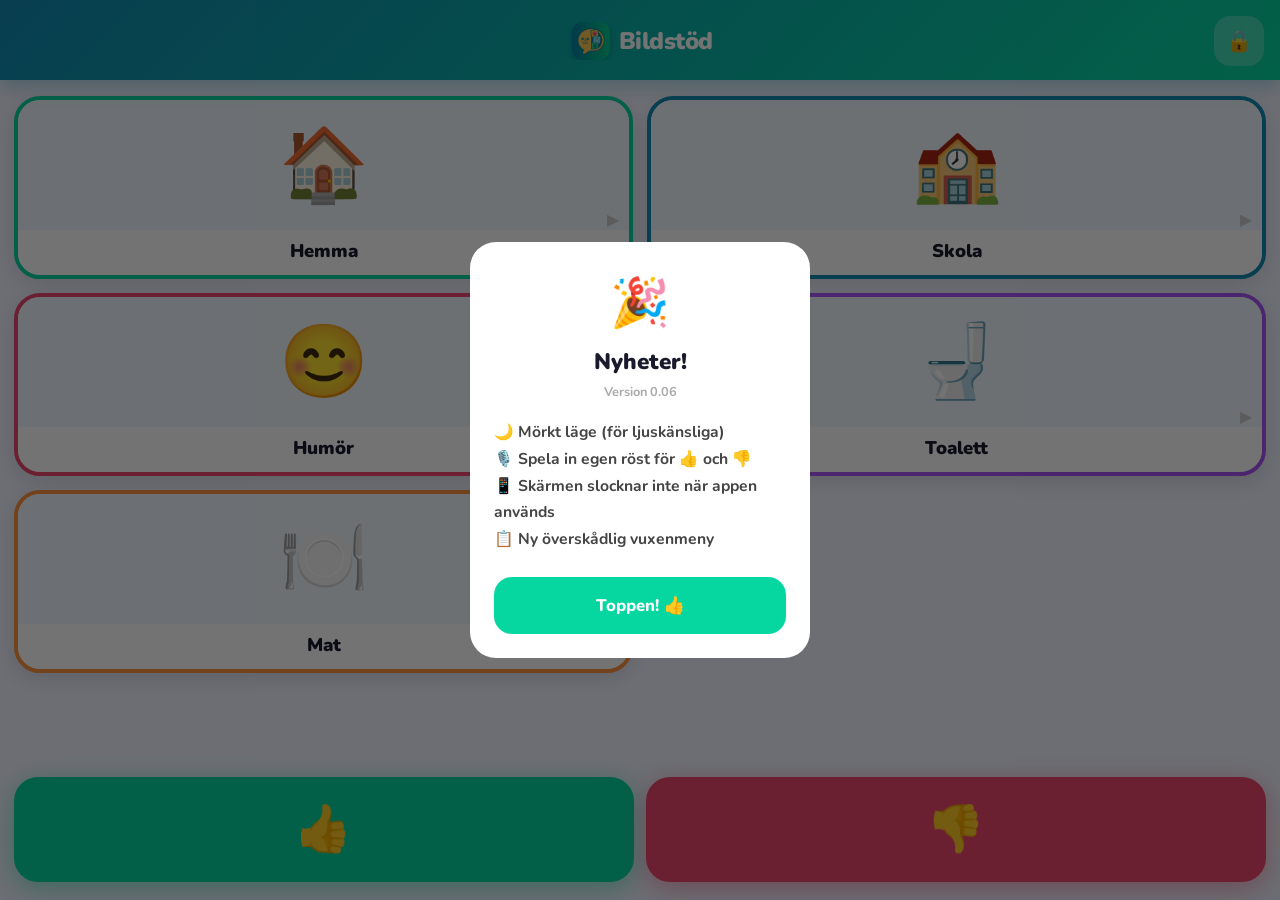
==== commit 40fe757b: "Add files via upload" ====
--- a/index.html
+++ b/index.html
@@ -24,6 +24,26 @@
       background: #F0F4FF;
       color: var(--text);
     }
+
+    /* ── MÖRKT LÄGE ── */
+    body.dark { background: #12141c; color: #e8e8f0; }
+    body.dark header { background: linear-gradient(135deg, #0b4a5e, #05705a); box-shadow: 0 4px 20px rgba(0,0,0,0.5); }
+    body.dark header.adult-mode { background: linear-gradient(135deg, #4a2494, #0b4a5e); }
+    body.dark .card { background: #1e2230; box-shadow: 0 6px 20px rgba(0,0,0,0.45); }
+    body.dark .card-label { background: #1e2230; color: #e8e8f0; }
+    body.dark .card.folder .card-visual { background: #232a3d; }
+    body.dark .modal { background: #1e2230; color: #e8e8f0; }
+    body.dark .modal h2 { color: #e8e8f0; }
+    body.dark .modal input[type="text"], body.dark .modal input[type="number"] {
+      background: #12141c; color: #e8e8f0; border-color: #3a4055;
+    }
+    body.dark .photo-tap { background: #232a3d; border-color: #3a4055; }
+    body.dark .cps-title { color: #8a90a5; }
+    body.dark .step-hint { color: #8a90a5; }
+    body.dark .mb-gray { background: #3a4055; color: #e8e8f0; }
+    body.dark .eopt { background: #232a3d; }
+    body.dark .emoji-row-wrap input { background: #12141c; color: #e8e8f0; border-color: #3a4055 !important; }
+    body.dark .toast { background: #e8e8f0; color: #12141c; }
     #app { display: flex; flex-direction: column; height: 100dvh; height: 100vh; }
 
     /* ── HEADER ── */
@@ -217,6 +237,20 @@
     .change-pin-area input { border:3px solid #eee; border-radius:16px; padding:14px 16px; font-family:'Nunito',sans-serif; font-size:1.1rem; font-weight:700; outline:none; text-align:center; letter-spacing:8px; transition:border-color .2s; width:100%; }
     .change-pin-area input:focus { border-color:var(--purple); }
     .cps-title { font-weight:800; font-size:.95rem; color:#666; text-align:center; margin-top:8px; }
+    /* ── Dragspel (vuxenmeny) ── */
+    .acc-section { width:100%; max-width:320px; margin:0 auto 10px; border-radius:16px; overflow:hidden; background:#f5f6fa; }
+    body.dark .acc-section { background:#232a3d; }
+    .acc-head {
+      width:100%; border:none; cursor:pointer; padding:14px 16px;
+      display:flex; align-items:center; justify-content:space-between;
+      background:transparent; font-family:inherit; font-weight:800; font-size:1rem; color:#444;
+    }
+    body.dark .acc-head { color:#e8e8f0; }
+    .acc-head .arrow { transition:transform .25s; font-size:.8rem; color:#999; }
+    .acc-section.open .acc-head .arrow { transform:rotate(90deg); }
+    .acc-body { max-height:0; overflow:hidden; transition:max-height .3s ease; display:flex; flex-direction:column; gap:10px; padding:0 14px; }
+    .acc-section.open .acc-body { max-height:900px; padding:4px 14px 16px; }
+
 
     /* ADD MODAL */
     .step { display:none; flex-direction:column; align-items:center; gap:16px; }
@@ -327,16 +361,58 @@
     <div class="pin-error-msg" id="pinError"></div>
     <div class="pin-hint" id="pinHint">Standard PIN: 1234</div>
     <div class="change-pin-area" id="changePinArea">
-      <div class="cps-title">— Stöd appen —</div>
-      <div style="font-size:.85rem;color:#888;font-weight:600;text-align:center;margin:-4px 0 10px;line-height:1.5">Bildstöd är gratis. Gillar du appen får du gärna stötta utvecklingen ❤️</div>
-      <button class="mbtn mb-green" id="supportBtn">☕ Stöd Bildstöd via Swish</button>
-      <div class="cps-title">— Säkerhetskopiera —</div>
-      <button class="mbtn mb-blue" id="exportBtn">📤 Spara säkerhetskopia</button>
-      <button class="mbtn mb-blue" id="importBtn">📥 Återställ från fil</button>
-      <div class="cps-title">— Byt PIN-kod —</div>
-      <input type="number" id="newPin1" placeholder="Ny PIN (4 siffror)" maxlength="4">
-      <input type="number" id="newPin2" placeholder="Upprepa PIN" maxlength="4">
-      <button class="mbtn mb-purple" id="savePinBtn">Spara ny PIN-kod</button>
+
+      <div class="acc-section">
+        <button class="acc-head">⚙️ Inställningar <span class="arrow">▶</span></button>
+        <div class="acc-body">
+          <button class="mbtn mb-dark" id="darkModeBtn">🌙 Mörkt läge: Av</button>
+        </div>
+      </div>
+
+      <div class="acc-section">
+        <button class="acc-head">🎙️ Egen röst 👍👎 <span class="arrow">▶</span></button>
+        <div class="acc-body">
+          <div style="font-size:.85rem;color:#888;font-weight:600;text-align:center;line-height:1.5">Spela in din egen röst istället för talsyntesen</div>
+          <button class="mbtn mb-green" id="recYesBtn">🎙️ Spela in "Ja" 👍</button>
+          <audio id="yesAudPrev" controls style="display:none;width:100%;max-width:280px;margin:0 auto"></audio>
+          <button class="mbtn mb-gray" id="delYesBtn" style="display:none">🔇 Ta bort "Ja"-ljud</button>
+          <button class="mbtn mb-red" id="recNoBtn">🎙️ Spela in "Nej" 👎</button>
+          <audio id="noAudPrev" controls style="display:none;width:100%;max-width:280px;margin:0 auto"></audio>
+          <button class="mbtn mb-gray" id="delNoBtn" style="display:none">🔇 Ta bort "Nej"-ljud</button>
+          <div id="yesNoRecActive" style="display:none">
+            <div class="rec-wrap">
+              <div class="rec-ind"><div class="rec-dot"></div>Spelar in…</div>
+              <button class="mbtn mb-dark" id="yesNoStopBtn">⏹ Stoppa inspelning</button>
+            </div>
+          </div>
+        </div>
+      </div>
+
+      <div class="acc-section">
+        <button class="acc-head">📤 Säkerhetskopiera <span class="arrow">▶</span></button>
+        <div class="acc-body">
+          <button class="mbtn mb-blue" id="exportBtn">📤 Spara säkerhetskopia</button>
+          <button class="mbtn mb-blue" id="importBtn">📥 Återställ från fil</button>
+        </div>
+      </div>
+
+      <div class="acc-section">
+        <button class="acc-head">🔑 Byt PIN-kod <span class="arrow">▶</span></button>
+        <div class="acc-body">
+          <input type="number" id="newPin1" placeholder="Ny PIN (4 siffror)" maxlength="4">
+          <input type="number" id="newPin2" placeholder="Upprepa PIN" maxlength="4">
+          <button class="mbtn mb-purple" id="savePinBtn">Spara ny PIN-kod</button>
+        </div>
+      </div>
+
+      <div class="acc-section">
+        <button class="acc-head">☕ Stöd appen <span class="arrow">▶</span></button>
+        <div class="acc-body">
+          <div style="font-size:.85rem;color:#888;font-weight:600;text-align:center;line-height:1.5">Bildstöd är gratis. Gillar du appen får du gärna stötta utvecklingen ❤️</div>
+          <button class="mbtn mb-green" id="supportBtn">☕ Stöd Bildstöd via Swish</button>
+        </div>
+      </div>
+
       <button class="mbtn mb-red" id="lockNowBtn">🔒 Lås vuxenläge</button>
       <input type="file" id="importFileInput" accept="application/json,.json" style="display:none">
     </div>
@@ -452,6 +528,6 @@
 // Bildstöd - AAC-app för barn och tonåringar
 // Obehörig kopiering eller distribution är förbjuden.
 
-const a0_0x297c5a=a0_0x5888;(function(_0x1d740f,_0x553cc6){const _0x32c157=a0_0x5888,_0x22aed5=_0x1d740f();while(!![]){try{const _0x54ef8e=parseInt(_0x32c157(0x125))/0x1+parseInt(_0x32c157(0x157))/0x2+parseInt(_0x32c157(0x201))/0x3+parseInt(_0x32c157(0x150))/0x4+parseInt(_0x32c157(0x127))/0x5+-parseInt(_0x32c157(0x161))/0x6*(-parseInt(_0x32c157(0xf5))/0x7)+-parseInt(_0x32c157(0x166))/0x8;if(_0x54ef8e===_0x553cc6)break;else _0x22aed5['push'](_0x22aed5['shift']());}catch(_0x24a4ac){_0x22aed5['push'](_0x22aed5['shift']());}}}(a0_0x1832,0xcf734));let db;function openDB(){return new Promise((_0x39a423,_0x20210d)=>{const _0x5310e1=a0_0x5888,_0x4b2fed=indexedDB[_0x5310e1(0x114)](_0x5310e1(0x7e),0x1);_0x4b2fed[_0x5310e1(0xbe)]=_0x50e903=>{const _0x4dba9e=_0x5310e1;if(!_0x50e903[_0x4dba9e(0x239)][_0x4dba9e(0x209)][_0x4dba9e(0x20b)][_0x4dba9e(0x80)](_0x4dba9e(0xd9)))_0x50e903[_0x4dba9e(0x239)][_0x4dba9e(0x209)][_0x4dba9e(0x187)]('nodes',{'keyPath':'id','autoIncrement':!![]});},_0x4b2fed['onsuccess']=_0x32cfd0=>{const _0x30a74d=_0x5310e1;db=_0x32cfd0[_0x30a74d(0x239)]['result'],_0x39a423();},_0x4b2fed[_0x5310e1(0xdf)]=_0x22bbba=>_0x20210d(_0x22bbba['target'][_0x5310e1(0x18e)]);});}const txS=_0x2cb8c0=>db['transaction'](a0_0x297c5a(0xd9),_0x2cb8c0||'readonly')[a0_0x297c5a(0x23d)](a0_0x297c5a(0xd9)),dbAll=()=>db?new Promise((_0x112e76,_0x43ff69)=>{const _0x13b352=a0_0x297c5a,_0x1c5d16=txS()[_0x13b352(0x149)]();_0x1c5d16[_0x13b352(0x19d)]=_0x1ce3dd=>_0x112e76(_0x1ce3dd[_0x13b352(0x239)][_0x13b352(0x209)]),_0x1c5d16['onerror']=_0x43ff69;}):Promise['resolve']([]),dbAdd=_0x31335e=>db?new Promise((_0x417d6f,_0xf0431d)=>{const _0x3536f7=a0_0x297c5a,_0x5a9982=txS(_0x3536f7(0x210))[_0x3536f7(0x13c)](_0x31335e);_0x5a9982['onsuccess']=_0x3b7095=>_0x417d6f(_0x3b7095['target'][_0x3536f7(0x209)]),_0x5a9982[_0x3536f7(0xdf)]=_0xf0431d;}):Promise[a0_0x297c5a(0x1ef)](Math[a0_0x297c5a(0x192)]()),dbDel=_0x519b48=>db?new Promise((_0x45bf11,_0x4a6761)=>{const _0x592dc5=a0_0x297c5a,_0x6d091e=db['transaction'](_0x592dc5(0xd9),_0x592dc5(0x210));_0x6d091e['objectStore'](_0x592dc5(0xd9))['delete'](_0x519b48),_0x6d091e[_0x592dc5(0x100)]=_0x45bf11,_0x6d091e[_0x592dc5(0xdf)]=_0x4a6761;}):Promise[a0_0x297c5a(0x1ef)](),dbPut=_0x17bf96=>db?new Promise((_0x4ced5e,_0x3a94a1)=>{const _0xf2796d=a0_0x297c5a,_0x264ca3=txS(_0xf2796d(0x210))[_0xf2796d(0xcf)](_0x17bf96);_0x264ca3[_0xf2796d(0x19d)]=_0x4b4485=>_0x4ced5e(_0x4b4485['target'][_0xf2796d(0x209)]),_0x264ca3[_0xf2796d(0xdf)]=_0x3a94a1;}):Promise[a0_0x297c5a(0x1ef)]();let confirmResolve=null;const confirmOverlay=document[a0_0x297c5a(0x15a)](a0_0x297c5a(0x8f));function customConfirm(_0x1e1f0c){return new Promise(_0x5e3ee7=>{const _0x4cf3f8=a0_0x5888;confirmResolve=_0x5e3ee7,document['getElementById'](_0x4cf3f8(0x22a))[_0x4cf3f8(0x232)]=_0x1e1f0c,confirmOverlay['classList']['add'](_0x4cf3f8(0x114));});}document[a0_0x297c5a(0x15a)](a0_0x297c5a(0xfd))['addEventListener'](a0_0x297c5a(0x20a),()=>{const _0x43ae91=a0_0x297c5a;confirmOverlay[_0x43ae91(0x20d)][_0x43ae91(0x1b8)](_0x43ae91(0x114)),confirmResolve&&(confirmResolve(!![]),confirmResolve=null);}),document[a0_0x297c5a(0x15a)](a0_0x297c5a(0x1ea))[a0_0x297c5a(0x94)](a0_0x297c5a(0x20a),()=>{const _0x502b14=a0_0x297c5a;confirmOverlay[_0x502b14(0x20d)][_0x502b14(0x1b8)](_0x502b14(0x114)),confirmResolve&&(confirmResolve(![]),confirmResolve=null);}),confirmOverlay[a0_0x297c5a(0x94)](a0_0x297c5a(0x20a),_0x5b58da=>{const _0x7c2c01=a0_0x297c5a;_0x5b58da['target']===confirmOverlay&&(confirmOverlay[_0x7c2c01(0x20d)][_0x7c2c01(0x1b8)](_0x7c2c01(0x114)),confirmResolve&&(confirmResolve(![]),confirmResolve=null));});const PIN_KEY='bildstod_pin',getPin=()=>localStorage['getItem'](PIN_KEY)||a0_0x297c5a(0x132),setPin=_0x3f77b1=>localStorage[a0_0x297c5a(0x196)](PIN_KEY,_0x3f77b1);let isAdult=![],pinBuffer='';function setAdult(_0x447a57){const _0x237db3=a0_0x297c5a;isAdult=_0x447a57,document[_0x237db3(0x138)][_0x237db3(0x20d)][_0x237db3(0xe6)](_0x237db3(0x7f),_0x447a57),document[_0x237db3(0x15a)](_0x237db3(0x133))['classList']['toggle']('adult-mode',_0x447a57),document['getElementById'](_0x237db3(0xb2))[_0x237db3(0x20d)][_0x237db3(0xe6)](_0x237db3(0x220),_0x447a57),document[_0x237db3(0x15a)](_0x237db3(0xde))[_0x237db3(0x232)]=_0x447a57?'🔓':'🔒',document[_0x237db3(0x15a)]('addBtn')['classList'][_0x237db3(0xe6)](_0x237db3(0x1ce),!_0x447a57),render();}const pinOverlay=document[a0_0x297c5a(0x15a)]('pinOverlay');function openPinModal(_0x2db3d3){const _0x1227b3=a0_0x297c5a;pinBuffer='';const _0x15e97d=_0x2db3d3&&isAdult;document[_0x1227b3(0x15a)](_0x1227b3(0x206))[_0x1227b3(0x232)]=_0x15e97d?_0x1227b3(0xe3):_0x1227b3(0xa9),document['getElementById'](_0x1227b3(0x16a))[_0x1227b3(0x232)]=_0x15e97d?'':_0x1227b3(0xa1),document['getElementById'](_0x1227b3(0x26b))[_0x1227b3(0x232)]='',document[_0x1227b3(0x15a)](_0x1227b3(0xae))[_0x1227b3(0x1f2)][_0x1227b3(0x7a)]=_0x15e97d?_0x1227b3(0x26a):'',document[_0x1227b3(0x15a)]('pinDisplay')[_0x1227b3(0x1f2)][_0x1227b3(0x7a)]=_0x15e97d?'none':'',document['getElementById']('theNumpad')[_0x1227b3(0x1f2)]['display']=_0x15e97d?_0x1227b3(0x26a):'',document[_0x1227b3(0x15a)]('changePinArea')['classList'][_0x1227b3(0xe6)](_0x1227b3(0x220),_0x15e97d),document[_0x1227b3(0x15a)](_0x1227b3(0x90))['value']='',document[_0x1227b3(0x15a)]('newPin2')['value']='',updateDots(),pinOverlay[_0x1227b3(0x20d)][_0x1227b3(0x13c)](_0x1227b3(0x114));}function closePinModal(){const _0xa10a6b=a0_0x297c5a;pinOverlay[_0xa10a6b(0x20d)][_0xa10a6b(0x1b8)](_0xa10a6b(0x114)),pinBuffer='',document['getElementById'](_0xa10a6b(0x231))[_0xa10a6b(0x1f2)][_0xa10a6b(0x7a)]='',document[_0xa10a6b(0x15a)](_0xa10a6b(0x242))[_0xa10a6b(0x1f2)]['display']='',document[_0xa10a6b(0x15a)](_0xa10a6b(0xea))[_0xa10a6b(0x20d)][_0xa10a6b(0x1b8)](_0xa10a6b(0x220));}function updateDots(){const _0x5e0cf4=a0_0x297c5a;for(let _0x37c303=0x0;_0x37c303<0x4;_0x37c303++){const _0x5b5684=document['getElementById']('d'+_0x37c303);_0x5b5684[_0x5e0cf4(0x20d)][_0x5e0cf4(0x1b8)](_0x5e0cf4(0xcc),_0x5e0cf4(0x18e));if(_0x37c303<pinBuffer['length'])_0x5b5684['classList'][_0x5e0cf4(0x13c)](_0x5e0cf4(0xcc));}}function showPinError(){const _0x52cc31=a0_0x297c5a;for(let _0x40c6b6=0x0;_0x40c6b6<0x4;_0x40c6b6++)document[_0x52cc31(0x15a)]('d'+_0x40c6b6)[_0x52cc31(0x20d)][_0x52cc31(0x13c)](_0x52cc31(0x18e));document[_0x52cc31(0x15a)](_0x52cc31(0x26b))[_0x52cc31(0x232)]=_0x52cc31(0x208),setTimeout(()=>{const _0x303240=_0x52cc31;pinBuffer='',updateDots(),document[_0x303240(0x15a)]('pinError')[_0x303240(0x232)]='';},0x384);}document['querySelectorAll']('.numpad-btn[data-n]')[a0_0x297c5a(0x102)](_0x446535=>{const _0x3550f3=a0_0x297c5a;_0x446535[_0x3550f3(0x94)](_0x3550f3(0x20a),()=>{const _0x20b3ea=_0x3550f3;if(pinBuffer[_0x20b3ea(0x234)]>=0x4)return;pinBuffer+=_0x446535[_0x20b3ea(0x116)]['n'],updateDots();if(pinBuffer[_0x20b3ea(0x234)]===0x4)setTimeout(()=>{const _0x45a170=_0x20b3ea;if(pinBuffer===getPin())closePinModal(),setAdult(!![]),toast(_0x45a170(0xc9));else showPinError();},0x78);});}),document[a0_0x297c5a(0x15a)](a0_0x297c5a(0x1dc))[a0_0x297c5a(0x94)]('click',()=>{const _0x37db1d=a0_0x297c5a;pinBuffer=pinBuffer[_0x37db1d(0x261)](0x0,-0x1),updateDots(),document[_0x37db1d(0x15a)](_0x37db1d(0x26b))['textContent']='';}),document[a0_0x297c5a(0x15a)]('pinCancel')['addEventListener'](a0_0x297c5a(0x20a),closePinModal),document['getElementById'](a0_0x297c5a(0xb1))[a0_0x297c5a(0x94)](a0_0x297c5a(0x20a),()=>{closePinModal(),setAdult(![]),toast('Låst\x20🔒');}),document['getElementById']('supportBtn')[a0_0x297c5a(0x94)](a0_0x297c5a(0x20a),()=>{const _0x1775d5=a0_0x297c5a;window[_0x1775d5(0x114)](_0x1775d5(0x96),'_blank');}),document[a0_0x297c5a(0x15a)](a0_0x297c5a(0x1bd))[a0_0x297c5a(0x94)](a0_0x297c5a(0x20a),async()=>{const _0x31069c=a0_0x297c5a;try{const _0x1eb0b0={'version':0x1,'exportedAt':new Date()[_0x31069c(0x115)](),'nodes':all},_0x544fae=JSON[_0x31069c(0xda)](_0x1eb0b0),_0x5ee30c=new Blob([_0x544fae],{'type':_0x31069c(0x76)}),_0x5ea6ce=URL[_0x31069c(0x148)](_0x5ee30c),_0x35abce=document['createElement']('a'),_0x2a15e6=new Date(),_0x5f4acf=_0x2a15e6[_0x31069c(0x18c)]()+'-'+String(_0x2a15e6[_0x31069c(0x1eb)]()+0x1)[_0x31069c(0x20e)](0x2,'0')+'-'+String(_0x2a15e6[_0x31069c(0x117)]())[_0x31069c(0x20e)](0x2,'0');_0x35abce['href']=_0x5ea6ce,_0x35abce['download']=_0x31069c(0x106)+_0x5f4acf+'.json',document['body']['appendChild'](_0x35abce),_0x35abce[_0x31069c(0x20a)](),document[_0x31069c(0x138)][_0x31069c(0x265)](_0x35abce),setTimeout(()=>URL[_0x31069c(0x16e)](_0x5ea6ce),0x3e8),toast(_0x31069c(0x183));}catch(_0x59ab03){toast(_0x31069c(0xa5)+_0x59ab03[_0x31069c(0x108)]);}}),document[a0_0x297c5a(0x15a)](a0_0x297c5a(0x240))['addEventListener'](a0_0x297c5a(0x20a),()=>document['getElementById'](a0_0x297c5a(0x1e4))[a0_0x297c5a(0x20a)]()),document[a0_0x297c5a(0x15a)](a0_0x297c5a(0x1e4))[a0_0x297c5a(0x94)](a0_0x297c5a(0x1ac),function(){const _0x3c4c86=a0_0x297c5a,_0x49d3d8=this[_0x3c4c86(0x200)][0x0];if(!_0x49d3d8)return;const _0xe0d42b=new FileReader();_0xe0d42b[_0x3c4c86(0x238)]=async _0x1dd53c=>{const _0x6cba3f=_0x3c4c86;try{const _0x1f6d48=JSON[_0x6cba3f(0x241)](_0x1dd53c[_0x6cba3f(0x239)]['result']);if(!_0x1f6d48['nodes']||!Array['isArray'](_0x1f6d48[_0x6cba3f(0xd9)])){toast(_0x6cba3f(0x21c));return;}const _0x2f5e23=await customConfirm(_0x6cba3f(0x22c)+_0x1f6d48[_0x6cba3f(0xd9)][_0x6cba3f(0x234)]+'\x20kort?\x20Detta\x20ersätter\x20alla\x20nuvarande\x20kort.');if(!_0x2f5e23)return;for(const _0x2a19f6 of[...all])await dbDel(_0x2a19f6['id']);all=[];const _0x210239={},_0x1a588d=[..._0x1f6d48[_0x6cba3f(0xd9)]][_0x6cba3f(0x229)]((_0x257912,_0x52ba3e)=>(_0x257912['id']||0x0)-(_0x52ba3e['id']||0x0));for(const _0x3faaf7 of _0x1a588d){const _0x2e53fd=_0x3faaf7['id'],_0x26a47e={'parentId':_0x3faaf7['parentId'],'type':_0x3faaf7[_0x6cba3f(0x1b7)],'name':_0x3faaf7['name'],'emoji':_0x3faaf7[_0x6cba3f(0x1f7)]||null,'imageData':_0x3faaf7['imageData']||null,'audioData':_0x3faaf7[_0x6cba3f(0x1b2)]||null,'createdAt':_0x3faaf7['createdAt']||Date[_0x6cba3f(0xf3)]()},_0x2ad727=await dbAdd(_0x26a47e);_0x26a47e['id']=_0x2ad727,_0x210239[_0x2e53fd]=_0x2ad727,all[_0x6cba3f(0xc2)](_0x26a47e);}for(const _0x118fd2 of all){_0x118fd2[_0x6cba3f(0xc0)]!=null&&_0x210239[_0x118fd2[_0x6cba3f(0xc0)]]!=null&&(_0x118fd2[_0x6cba3f(0xc0)]=_0x210239[_0x118fd2[_0x6cba3f(0xc0)]],await dbPut(_0x118fd2));}nav=[],render(),closePinModal(),toast('Återställt!\x20✅');}catch(_0x265e4a){toast(_0x6cba3f(0x168)+_0x265e4a[_0x6cba3f(0x108)]);}},_0xe0d42b[_0x3c4c86(0x256)](_0x49d3d8),this[_0x3c4c86(0x16f)]='';}),pinOverlay[a0_0x297c5a(0x94)](a0_0x297c5a(0x20a),_0x36466e=>{const _0x2041bc=a0_0x297c5a;if(_0x36466e[_0x2041bc(0x239)]===pinOverlay)closePinModal();}),document['getElementById'](a0_0x297c5a(0xde))['addEventListener'](a0_0x297c5a(0x20a),()=>openPinModal(isAdult)),document[a0_0x297c5a(0x15a)](a0_0x297c5a(0x12a))[a0_0x297c5a(0x94)](a0_0x297c5a(0x20a),()=>{const _0x43e91e=a0_0x297c5a,_0x55a29b=String(document[_0x43e91e(0x15a)](_0x43e91e(0x90))[_0x43e91e(0x16f)])[_0x43e91e(0x23b)](),_0x5ae30a=String(document[_0x43e91e(0x15a)](_0x43e91e(0xf0))[_0x43e91e(0x16f)])[_0x43e91e(0x23b)]();if(!/^\d{4}$/[_0x43e91e(0x99)](_0x55a29b)){toast(_0x43e91e(0x16d));return;}if(_0x55a29b!==_0x5ae30a){toast(_0x43e91e(0x223));return;}setPin(_0x55a29b),toast(_0x43e91e(0x250)),document[_0x43e91e(0x15a)](_0x43e91e(0x90))[_0x43e91e(0x16f)]='',document[_0x43e91e(0x15a)](_0x43e91e(0xf0))[_0x43e91e(0x16f)]='';});let all=[],nav=[],curAudio=null;const pid=()=>nav[a0_0x297c5a(0x234)]?nav[nav[a0_0x297c5a(0x234)]-0x1]['id']:null,kids=_0x30748b=>all[a0_0x297c5a(0x1bc)](_0x21a914=>(_0x21a914['parentId']??null)===(_0x30748b??null)),COLORS=['c0','c1','c2','c3','c4','c5'],EMOJI_DATA=[['🏠',a0_0x297c5a(0xf7),a0_0x297c5a(0x101),a0_0x297c5a(0x1d4)],['🏫',a0_0x297c5a(0x1c5),a0_0x297c5a(0x1fd)],['😊','glad',a0_0x297c5a(0x10b),a0_0x297c5a(0xb0)],['🚽','toalett',a0_0x297c5a(0x21f),'kiss','wc',a0_0x297c5a(0x162)],[a0_0x297c5a(0x244),a0_0x297c5a(0x155),'äta',a0_0x297c5a(0xf6)],['🌳',a0_0x297c5a(0xf9),a0_0x297c5a(0xeb),a0_0x297c5a(0xc1)],['🎮',a0_0x297c5a(0x10f),a0_0x297c5a(0x1a4),a0_0x297c5a(0x126)],['📚','böcker',a0_0x297c5a(0x21d),'studera'],['🎨',a0_0x297c5a(0x1cd),a0_0x297c5a(0xe7),'rita'],['🚗',a0_0x297c5a(0x25e),a0_0x297c5a(0x167),a0_0x297c5a(0x156)],['💊',a0_0x297c5a(0xbd),a0_0x297c5a(0x10a),a0_0x297c5a(0x89)],['🛁',a0_0x297c5a(0xad),a0_0x297c5a(0x11c)],['🐶',a0_0x297c5a(0xc6),'valp'],['🎵',a0_0x297c5a(0x228),a0_0x297c5a(0x257),'sång'],['⚽',a0_0x297c5a(0x21a),a0_0x297c5a(0x219),'boll'],['🌈','regnbåge',a0_0x297c5a(0x14c)],['🧸',a0_0x297c5a(0x216),a0_0x297c5a(0xfb),'björn'],['🍎',a0_0x297c5a(0x1c9),'frukt'],['😴',a0_0x297c5a(0x205),a0_0x297c5a(0x1e5),'sömnig',a0_0x297c5a(0x11d)],['😢',a0_0x297c5a(0x237),a0_0x297c5a(0xb6),'arg',a0_0x297c5a(0x18b)],['😡','arg','ilsken',a0_0x297c5a(0x247)],['😂','skratta',a0_0x297c5a(0x217),a0_0x297c5a(0x144)],['❤️',a0_0x297c5a(0x131),a0_0x297c5a(0x15d),a0_0x297c5a(0x255)],['⭐',a0_0x297c5a(0xe2),a0_0x297c5a(0x71),a0_0x297c5a(0xe4)],['🌙',a0_0x297c5a(0x11d),a0_0x297c5a(0x14b),a0_0x297c5a(0x205)],['☀️',a0_0x297c5a(0x1cb),a0_0x297c5a(0x17e),a0_0x297c5a(0x249),a0_0x297c5a(0x190)],['🌧️',a0_0x297c5a(0xd4),a0_0x297c5a(0xcb),'väder'],['❄️',a0_0x297c5a(0x243),a0_0x297c5a(0x270),a0_0x297c5a(0x254),'is'],['🔥',a0_0x297c5a(0x179),a0_0x297c5a(0x249),a0_0x297c5a(0x1e7)],['🎂',a0_0x297c5a(0x1af),a0_0x297c5a(0x74),a0_0x297c5a(0x169)],['🍕',a0_0x297c5a(0x18f),'mat'],['🍔',a0_0x297c5a(0xc5),'mat'],['🍜',a0_0x297c5a(0x25b),a0_0x297c5a(0x245),a0_0x297c5a(0x155)],['🥛',a0_0x297c5a(0x12c),a0_0x297c5a(0x186)],['🧃',a0_0x297c5a(0x21e),'dricka','saft'],['🍌',a0_0x297c5a(0x25d),a0_0x297c5a(0xbb)],['🍓',a0_0x297c5a(0x277),'frukt',a0_0x297c5a(0x275)],['🥕',a0_0x297c5a(0x21b),a0_0x297c5a(0x276)],['🧁',a0_0x297c5a(0x14e),a0_0x297c5a(0x169),'söt'],['🍦','glass','söt',a0_0x297c5a(0x1a7)],['🐱',a0_0x297c5a(0x13a),a0_0x297c5a(0xe1)],['🐰',a0_0x297c5a(0x1ba),'hare'],['🐸',a0_0x297c5a(0x1b3),a0_0x297c5a(0x251)],['🦁','lejon',a0_0x297c5a(0x8a)],['🐘',a0_0x297c5a(0x18a),a0_0x297c5a(0x207),a0_0x297c5a(0x19e)],['🦋',a0_0x297c5a(0xa2),'insekt',a0_0x297c5a(0x110)],['🐟',a0_0x297c5a(0x147),a0_0x297c5a(0x1de),a0_0x297c5a(0x1ae)],['🦄',a0_0x297c5a(0xd3),'magisk'],['🐔',a0_0x297c5a(0x104),'fågel'],['🐺',a0_0x297c5a(0x1ec),'djur'],['👕','tröja',a0_0x297c5a(0xb7)],['👟',a0_0x297c5a(0x1a1),a0_0x297c5a(0xb7),a0_0x297c5a(0x175)],['🎒',a0_0x297c5a(0x146),a0_0x297c5a(0x1c5),a0_0x297c5a(0xee)],[a0_0x297c5a(0xa7),a0_0x297c5a(0x236),a0_0x297c5a(0x205),a0_0x297c5a(0xf2)],['🪥','tandborste',a0_0x297c5a(0x160),a0_0x297c5a(0x23a)],['🧴','tvål','tvätta',a0_0x297c5a(0x13b)],['🚿',a0_0x297c5a(0x164),a0_0x297c5a(0x176),a0_0x297c5a(0x13b)],['🪞',a0_0x297c5a(0xdd),a0_0x297c5a(0x1c4)],['🚪',a0_0x297c5a(0x174),'öppna',a0_0x297c5a(0x19f)],[a0_0x297c5a(0x97),'soffa','sitta','vila'],['✏️',a0_0x297c5a(0x141),a0_0x297c5a(0x91),a0_0x297c5a(0x9f)],['📏',a0_0x297c5a(0x14f),a0_0x297c5a(0x81),a0_0x297c5a(0x1c5)],['🖍️',a0_0x297c5a(0x10e),a0_0x297c5a(0x24c),a0_0x297c5a(0x9f)],['📐',a0_0x297c5a(0x1a5),'skola','mäta'],['🔔',a0_0x297c5a(0x7b),'ringa','ljud'],['📱',a0_0x297c5a(0xef),'mobil'],['💻','dator','skriva'],['🎸',a0_0x297c5a(0x1f8),a0_0x297c5a(0x228)],['🥁',a0_0x297c5a(0x129),a0_0x297c5a(0x228)],['🎹',a0_0x297c5a(0x17d),'musik'],['🚌',a0_0x297c5a(0x218),a0_0x297c5a(0x156),a0_0x297c5a(0x163)],['🚲',a0_0x297c5a(0x84),a0_0x297c5a(0x113),a0_0x297c5a(0x156)],['✈️',a0_0x297c5a(0xf1),a0_0x297c5a(0x163),'flyga'],['🚑',a0_0x297c5a(0x83),a0_0x297c5a(0x1e8),a0_0x297c5a(0x181)],['🏥',a0_0x297c5a(0x1e8),a0_0x297c5a(0x1e6),a0_0x297c5a(0x20f)],['🏪',a0_0x297c5a(0x24a),'handla',a0_0x297c5a(0x246)],['🌺',a0_0x297c5a(0x1d5),a0_0x297c5a(0x110),a0_0x297c5a(0x1f0)],['🌻',a0_0x297c5a(0x23e),a0_0x297c5a(0x1d5),a0_0x297c5a(0x1c0)],['🍀','klöver','grön',a0_0x297c5a(0x1dd)],['🌵',a0_0x297c5a(0x24e),a0_0x297c5a(0x12d),'öken'],['🎄',a0_0x297c5a(0xf8),a0_0x297c5a(0xec),a0_0x297c5a(0x251)],[a0_0x297c5a(0x15e),a0_0x297c5a(0x22b),'hav',a0_0x297c5a(0x25c),'sol'],['🏔️',a0_0x297c5a(0x197),a0_0x297c5a(0xeb),a0_0x297c5a(0xce)],['🎡',a0_0x297c5a(0xaf),a0_0x297c5a(0x140),a0_0x297c5a(0xaa)],['🏊',a0_0x297c5a(0x1ae),a0_0x297c5a(0x188),'vatten'],['🚴',a0_0x297c5a(0x113),a0_0x297c5a(0x215)],[a0_0x297c5a(0xfa),'gym','träning','stark'],['🤸',a0_0x297c5a(0x88),'sport',a0_0x297c5a(0x1c3)],['💪',a0_0x297c5a(0x112),a0_0x297c5a(0x1f1),'bra'],['👋',a0_0x297c5a(0x70),a0_0x297c5a(0x260),a0_0x297c5a(0x10d)],['🙏',a0_0x297c5a(0xb9),a0_0x297c5a(0x105),'be'],['👀','se',a0_0x297c5a(0x1c4),a0_0x297c5a(0x1fa)],['💤',a0_0x297c5a(0x205),a0_0x297c5a(0x1e5),a0_0x297c5a(0xf2)],['🤒','sjuk',a0_0x297c5a(0x22e),a0_0x297c5a(0x1a7)],['🩹',a0_0x297c5a(0x184),a0_0x297c5a(0x178),'ont'],['💉',a0_0x297c5a(0xe5),a0_0x297c5a(0x23c),a0_0x297c5a(0x20f)],['🩺','läkare',a0_0x297c5a(0x1e6),'undersökning'],['🧩',a0_0x297c5a(0xdb),a0_0x297c5a(0x1a4),a0_0x297c5a(0x180)],['🎯',a0_0x297c5a(0xd5),a0_0x297c5a(0x111)],['🏆','vinna',a0_0x297c5a(0xa8),a0_0x297c5a(0x16c),a0_0x297c5a(0x1b5)],['🥇',a0_0x297c5a(0xe4),'vinna',a0_0x297c5a(0x16c)],['🎁','present',a0_0x297c5a(0x266),a0_0x297c5a(0x74)],['🎉',a0_0x297c5a(0x1a9),a0_0x297c5a(0x87),a0_0x297c5a(0x144)],['🎈',a0_0x297c5a(0x26f),a0_0x297c5a(0x1a9),a0_0x297c5a(0x87)],['🔑',a0_0x297c5a(0x23f),a0_0x297c5a(0x26d),a0_0x297c5a(0x233)],['🪴','krukväxt',a0_0x297c5a(0x1d5),'inne'],['🧺',a0_0x297c5a(0x135),a0_0x297c5a(0x1e0)],['🧹',a0_0x297c5a(0x226),'städa',a0_0x297c5a(0x9b)],['🍳',a0_0x297c5a(0x193),a0_0x297c5a(0x11f),a0_0x297c5a(0x191)],['☕',a0_0x297c5a(0x18d),a0_0x297c5a(0x249),a0_0x297c5a(0x186)],['🥱',a0_0x297c5a(0x75),a0_0x297c5a(0x1e5),a0_0x297c5a(0x253)],['🤗',a0_0x297c5a(0x1fc),a0_0x297c5a(0x267),a0_0x297c5a(0x1e1)],['😰','nervös','rädd',a0_0x297c5a(0x17c)],['🤔',a0_0x297c5a(0xa4),'tänka'],['🤢','illamående','spy','sjuk'],['😱',a0_0x297c5a(0x213),a0_0x297c5a(0x8b),a0_0x297c5a(0x199)],['🥳',a0_0x297c5a(0x87),'fest',a0_0x297c5a(0x267)],['😎',a0_0x297c5a(0x14d),'solglasögon'],['🤓',a0_0x297c5a(0x173),'glasögon',a0_0x297c5a(0x1ed)],['😇',a0_0x297c5a(0x227),'ängel'],['🥰','kärlek',a0_0x297c5a(0xff),a0_0x297c5a(0x267)],['😤',a0_0x297c5a(0x152),'arg',a0_0x297c5a(0x153)],['🙄',a0_0x297c5a(0x1e5),a0_0x297c5a(0x1fa),a0_0x297c5a(0x18b)],['😶',a0_0x297c5a(0xf4),a0_0x297c5a(0x1d9),'ingen'],['🤐',a0_0x297c5a(0xf4),'mun',a0_0x297c5a(0x72)],['😬','nervös',a0_0x297c5a(0x1e2)],['🤧',a0_0x297c5a(0x248),a0_0x297c5a(0x109),'sjuk'],['🤮',a0_0x297c5a(0x9e),'illamående',a0_0x297c5a(0x20f)],['🥵','varm',a0_0x297c5a(0x7c),'svett'],['🥶',a0_0x297c5a(0x1a7),a0_0x297c5a(0x15c),a0_0x297c5a(0x26c)],['🫁','lungor','andas'],['🧠',a0_0x297c5a(0x130),a0_0x297c5a(0x103),a0_0x297c5a(0x1ed)],['🦷',a0_0x297c5a(0xab),a0_0x297c5a(0x160)],[a0_0x297c5a(0xdc),a0_0x297c5a(0x16b),'se',a0_0x297c5a(0x1c4)],['👃',a0_0x297c5a(0x159),a0_0x297c5a(0x1c6)],['👅','tunga',a0_0x297c5a(0x211)],['🤲',a0_0x297c5a(0x1f3),'hålla'],['🫶','hjärta','händer','kärlek'],['🙌',a0_0x297c5a(0xb8),'bra',a0_0x297c5a(0x230)],['👏',a0_0x297c5a(0x85),'bra',a0_0x297c5a(0xac)],['✌️','fred','seger',a0_0x297c5a(0x1da)],['🎓',a0_0x297c5a(0x259),a0_0x297c5a(0x194),'skola'],['🏡','hus',a0_0x297c5a(0x1d4),a0_0x297c5a(0x1db)],[a0_0x297c5a(0x221),a0_0x297c5a(0x122),a0_0x297c5a(0x22e),a0_0x297c5a(0x11e)]];function buildEmojis(_0x212f56=''){const _0x1a60af=a0_0x297c5a,_0x3357d7=document[_0x1a60af(0x15a)](_0x1a60af(0x1bf));_0x3357d7[_0x1a60af(0x1a6)]='';const _0x449126=_0x212f56[_0x1a60af(0x26e)]()[_0x1a60af(0x23b)](),_0x4a726b=_0x449126?EMOJI_DATA[_0x1a60af(0x1bc)](_0x49d1b5=>_0x49d1b5[_0x1a60af(0x261)](0x1)[_0x1a60af(0x9c)](_0x329b61=>_0x329b61[_0x1a60af(0xa3)](_0x449126))):EMOJI_DATA;if(_0x4a726b[_0x1a60af(0x234)]===0x0){const _0x17baf9=document[_0x1a60af(0x119)]('div');_0x17baf9['style'][_0x1a60af(0x1be)]=_0x1a60af(0xe0),_0x17baf9[_0x1a60af(0x232)]=_0x1a60af(0x1ee),_0x3357d7[_0x1a60af(0x11b)](_0x17baf9);return;}_0x4a726b[_0x1a60af(0x102)](_0x8e873e=>{const _0x117b23=_0x1a60af,_0x4b56fd=_0x8e873e[0x0],_0xaa5777=document['createElement'](_0x117b23(0xb5));_0xaa5777[_0x117b23(0x1c1)]=_0x117b23(0x1a0),_0xaa5777[_0x117b23(0x232)]=_0x4b56fd;if(pEmoji===_0x4b56fd)_0xaa5777[_0x117b23(0x20d)][_0x117b23(0x13c)](_0x117b23(0x272));_0xaa5777[_0x117b23(0x94)](_0x117b23(0x20a),()=>{const _0x25d778=_0x117b23;pEmoji=_0x4b56fd,_0x3357d7[_0x25d778(0xe8)](_0x25d778(0x17b))[_0x25d778(0x102)](_0x4cb3b0=>_0x4cb3b0[_0x25d778(0x20d)][_0x25d778(0x1b8)](_0x25d778(0x272))),_0xaa5777['classList'][_0x25d778(0x13c)](_0x25d778(0x272));}),_0x3357d7[_0x117b23(0x11b)](_0xaa5777);});}document[a0_0x297c5a(0x15a)](a0_0x297c5a(0x14a))[a0_0x297c5a(0x94)](a0_0x297c5a(0x143),function(){const _0x5ee521=a0_0x297c5a;buildEmojis(this[_0x5ee521(0x16f)]);});const toastEl=document[a0_0x297c5a(0x15a)](a0_0x297c5a(0xd6));function toast(_0x43f322){const _0x4ea199=a0_0x297c5a;toastEl['textContent']=_0x43f322,toastEl['classList'][_0x4ea199(0x13c)]('show'),setTimeout(()=>toastEl['classList']['remove']('show'),0x8fc);}const grid=document[a0_0x297c5a(0x15a)](a0_0x297c5a(0x198)),emptyEl=document[a0_0x297c5a(0x15a)](a0_0x297c5a(0x1f4)),appTitle=document['getElementById'](a0_0x297c5a(0x1c8)),backBtn=document[a0_0x297c5a(0x15a)]('backBtn');function render(){const _0x34084b=a0_0x297c5a;grid[_0x34084b(0xe8)](_0x34084b(0x137))[_0x34084b(0x102)](_0x2d2132=>_0x2d2132['remove']());const _0x4d40f2=nav[_0x34084b(0x234)]?nav[nav['length']-0x1]:null;if(_0x4d40f2){appTitle[_0x34084b(0x1a6)]='';const _0x5c2dc6=document['createElement'](_0x34084b(0x92));_0x5c2dc6[_0x34084b(0x1c1)]=_0x34084b(0xba),_0x5c2dc6[_0x34084b(0x232)]=(_0x4d40f2[_0x34084b(0x1f7)]||'📁')+'\x20'+_0x4d40f2['name'],appTitle[_0x34084b(0x11b)](_0x5c2dc6);}else appTitle[_0x34084b(0x1a6)]=_0x34084b(0x1d2);backBtn[_0x34084b(0x20d)][_0x34084b(0xe6)](_0x34084b(0x1ce),nav[_0x34084b(0x234)]===0x0);const _0x4896b6=kids(pid());if(!_0x4896b6[_0x34084b(0x234)]){emptyEl['style']['display']='',emptyEl['querySelector']('h2')[_0x34084b(0x232)]=nav[_0x34084b(0x234)]?'Tomt\x20här\x20inne':'Välkommen!',emptyEl[_0x34084b(0xbf)]('p')['innerHTML']=!isAdult&&!all['length']?'Lås\x20upp\x20vuxenläget\x20(🔒)<br>för\x20att\x20lägga\x20till\x20kort.':isAdult?_0x34084b(0x268):'';return;}emptyEl[_0x34084b(0x1f2)][_0x34084b(0x7a)]=_0x34084b(0x26a),_0x4896b6[_0x34084b(0x102)](_0x14cae8=>{const _0xc13429=_0x34084b,_0x4791ba=_0x14cae8['type']==='folder',_0x5f1167=document[_0xc13429(0x119)](_0xc13429(0x123));_0x5f1167[_0xc13429(0x1c1)]=_0xc13429(0xfe)+COLORS[(_0x14cae8['id']||0x0)%0x6]+(_0x4791ba?'\x20folder':'');const _0xa23975=document[_0xc13429(0x119)](_0xc13429(0x123));_0xa23975[_0xc13429(0x1c1)]='card-visual';if(_0x14cae8[_0xc13429(0xd7)]){const _0x2ce8e5=document[_0xc13429(0x119)](_0xc13429(0x252));_0x2ce8e5[_0xc13429(0x212)]=_0x14cae8['imageData'],_0x2ce8e5[_0xc13429(0x12e)]=_0x14cae8['name'],_0xa23975[_0xc13429(0x11b)](_0x2ce8e5);}else{const _0x1e2938=document['createElement'](_0xc13429(0x123));_0x1e2938[_0xc13429(0x1c1)]=_0xc13429(0x22f),_0x1e2938['textContent']=_0x14cae8[_0xc13429(0x1f7)]||(_0x4791ba?'📁':_0xc13429(0x269)),_0xa23975['appendChild'](_0x1e2938);}_0x5f1167[_0xc13429(0x11b)](_0xa23975);const _0x1cb8af=document[_0xc13429(0x119)](_0xc13429(0x123));_0x1cb8af[_0xc13429(0x1c1)]=_0xc13429(0xcd),_0x1cb8af[_0xc13429(0x232)]=_0x14cae8['name']||'…',_0x5f1167[_0xc13429(0x11b)](_0x1cb8af);if(_0x4791ba){const _0x2594e7=document[_0xc13429(0x119)](_0xc13429(0x123));_0x2594e7[_0xc13429(0x1c1)]=_0xc13429(0x195),_0x2594e7[_0xc13429(0x232)]='▶',_0x5f1167[_0xc13429(0x11b)](_0x2594e7);}else{if(_0x14cae8[_0xc13429(0x1b2)]){const _0x9839ac=document[_0xc13429(0x119)]('div');_0x9839ac[_0xc13429(0x1c1)]=_0xc13429(0x1c7),_0x9839ac['textContent']='🔊',_0x5f1167[_0xc13429(0x11b)](_0x9839ac);}}const _0x305b67=document[_0xc13429(0x119)](_0xc13429(0xb5));_0x305b67[_0xc13429(0x1c1)]='card-del',_0x305b67[_0xc13429(0x232)]='✕',_0x305b67[_0xc13429(0x94)](_0xc13429(0x20a),async _0x1da6e2=>{const _0x16f91a=_0xc13429;_0x1da6e2['stopPropagation'](),_0x1da6e2[_0x16f91a(0x274)]();if(!isAdult)return;const _0x175589=_0x4791ba?all['filter'](_0xf3ff72=>_0xf3ff72[_0x16f91a(0xc0)]===_0x14cae8['id'])[_0x16f91a(0x234)]:0x0,_0x470c9b=_0x4791ba&&_0x175589>0x0?'Ta\x20bort\x20\x22'+_0x14cae8[_0x16f91a(0x214)]+'\x22\x20och\x20allt\x20inuti\x20('+_0x175589+_0x16f91a(0x1a3):_0x16f91a(0x9a)+_0x14cae8[_0x16f91a(0x214)]+'\x22?',_0xc97827=await customConfirm(_0x470c9b);_0xc97827&&(await delRecursive(_0x14cae8['id']),render(),toast(_0x16f91a(0x128)));}),_0x5f1167['appendChild'](_0x305b67);const _0x50fb6d=document[_0xc13429(0x119)](_0xc13429(0xb5));_0x50fb6d[_0xc13429(0x1c1)]=_0xc13429(0x19b),_0x50fb6d['textContent']='✏️',_0x50fb6d[_0xc13429(0x94)](_0xc13429(0x20a),_0x1c5b30=>{const _0xd2776d=_0xc13429;_0x1c5b30[_0xd2776d(0x17a)](),_0x1c5b30[_0xd2776d(0x274)]();if(!isAdult)return;openEditModal(_0x14cae8);}),_0x5f1167[_0xc13429(0x11b)](_0x50fb6d),_0x5f1167[_0xc13429(0x94)](_0xc13429(0x20a),()=>{const _0x5d08c0=_0xc13429;if(_0x4791ba)nav[_0x5d08c0(0xc2)]({'id':_0x14cae8['id'],'name':_0x14cae8[_0x5d08c0(0x214)],'emoji':_0x14cae8['emoji']}),render();else playCard(_0x14cae8,_0x5f1167);}),grid[_0xc13429(0x11b)](_0x5f1167);});}function playCard(_0x5b468b,_0x147cf4){const _0x2821ea=a0_0x297c5a;curAudio&&(curAudio[_0x2821ea(0x1f9)](),curAudio=null);_0x147cf4['classList'][_0x2821ea(0x13c)]('playing'),setTimeout(()=>_0x147cf4[_0x2821ea(0x20d)]['remove'](_0x2821ea(0x1d8)),0x1a4);if(_0x5b468b[_0x2821ea(0x1b2)]){const _0x4073ba=new Audio(_0x5b468b[_0x2821ea(0x1b2)]);curAudio=_0x4073ba,_0x4073ba[_0x2821ea(0x262)]()[_0x2821ea(0x22d)](()=>toast(_0x2821ea(0x1d3)));}else{if(_0x2821ea(0x134)in window&&_0x5b468b[_0x2821ea(0x214)]){const _0x1e49ae=new SpeechSynthesisUtterance(_0x5b468b['name']);_0x1e49ae[_0x2821ea(0x19c)]=_0x2821ea(0xd1),_0x1e49ae[_0x2821ea(0x95)]=0.85,_0x1e49ae['pitch']=1.1,speechSynthesis[_0x2821ea(0x1b4)](_0x1e49ae);}else toast(_0x2821ea(0xb3));}}function a0_0x1832(){const _0x46dff0=['DMfYBq','A29UC3rPz3q','8j+oME+4JYbtCgvSysbPBIbPz2vU','Aw1WB3j0rMLSzuLUChv0','DhldTNr0','zg9RDg9Y','yNjHBMq','C2P1A2H1CW','CZbdyw5JzwW','y29UzMLYBu5V','z2v0tw9UDgG','DMfYzW','C21HCNq','sw5NysbLBw9QAxmGAgL0DgfKzxm','CMvZB2X2zq','DSoKEhq','BxvZA2vS','C3r5Bgu','AmoKBMrLCG','zw1WDhK','C0mY','zuvTB2PPv3jHCa','zw1VAMK','z2L0yxjY','Cgf1C2u','W7zNB24','y1bOB3rVqxjLyq','A3jHBq','A2XHC3nYDw0','C2f2zuzVBgrLCG','y05HBwu','zMLSzxm','mtq0otuXqLDQtfz4','CMvJswrSzq','z2v0vhjHy2TZ','CMvJB3jKAw5N','C292yq','CgLUvgL0Bgu','C3rVCG','rMvSifbjtI1RB2qSigBdTNjZW7zRigLNzw4','CMvZDwX0','y2XPy2S','B2jQzwn0u3rVCMvoyw1LCW','8j+tTYbwW6rSAIbIAwXKigzYW6vUigDHBgXLCMLLDa','y2XHC3nmAxn0','CgfKu3rHCNq','C2P1AW','CMvHzhDYAxrL','C21HA2e','C3jJ','CSoKzgq','BMfTzq','C3bVCNq','BMfSBgu','CM9SAwD0','yNvZCW','C3bHCMTH','zM90yM9SBa','Bw9YB3q','t2DPBhrPzYbMAwWG4P2m','BmoKC2e','ANvPy2u','yMfQC2e','C2HVDW','8j+mOE+4JW','yMLSzhn0B2rFC2vLBL92zxjZAw9U','ueLolwTVzgvYBMeGBwf0y2HHCIbPBNrLiq','BwvKAwfezxzPy2vZ','C3rVCej0BG','C29WyM9YC3rL','C27dPgXS','BxvZAwS','C29YDa','y29UzMLYBu1ZzW','C3rYyw5K','W4v0zxjZDmoKBgWG','y2f0y2G','zMvIzxi','yMLNlwvTB2PP','AhvYCMe','CgLUrgLZCgXHEq','Dgv4DenVBNrLBNq','BmoLCW','BgvUz3rO','zvjLBw92zuf1zgLVqNrU','C8oKBMC','BgvKC2vU','B25SB2fK','DgfYz2v0','yM9YC3rH','DhjPBq','DMfJy2LUyxrPB24','B2jQzwn0u3rVCMu','C29SCM9Z','BNLJA2vS','Aw1WB3j0qNrU','CgfYC2u','DgHLtNvTCgfK','C27dTG','8j+nVE+4JW','C29WCge','yNv0AwS','C3vY','BNLZBMLUzW','DMfYBxq','ywzMW6rY','Aw1Hz2uVANbLzW','zSoKCMC','tMvQ','A2fRDhvZ','D2fYBG','ueLolwTVzcddPg5KCMfKisdINiu','z3ldTM4','Aw1N','Dxr0CSoLA2fK','A2fSBhq','W6rSC2TH','CMvHzefZvgv4Da','C2P1BMDH','CMvTB3zLqxr0CMLIDxrL','C3r1zgvUDa','yxvKAw8VD2vIBq','BNvKBgfY','C29TBwfY','yMfUyw4','yMLS','C2vYDMLJzvDVCMTLCG','DMLUA2e','C2XPy2u','CgXHEq','Cg9W','zu5HBwu','CMvTB3zLq2HPBgq','z8oLDMe','z2XHza','vhj5y2SGphn0CM9UzZ4Rpc9ZDhjVBMC+igBdTNiGyxr0igZdPgDNysb0AwXSlG','8j+wVo+4JW','BM9Uzq','CgLUrxjYB3i','zNj1C2vU','W7zWCg5H','Dg9mB3DLCKnHC2u','yMfSBg9UzW','DMLUDgvY','s2f0zwDVCMKGC3bHCMfKisdWN5ob','C2vS','C2L6zq','ChjLDMvUDerLzMf1Bhq','ySoKCG','z3ldTM5ZywS','AM9YzgD1yMjL','AgvQ','yNjH','ChjHDgeGAw50zq','yu1PBMK','zSo2zgvSC2vKywC','z8oKC3bH','yxbWBgLJyxrPB24VANnVBG','tgP1zgzPBcbPBMZdPhn0isdINiu','uMvKAwDLCMeGyMLSzgTVCNq','D25dBg9Zzq','zgLZCgXHEq','A2XVy2TH','Agv0','yZfcywnR','qMLSzhn0B2rwmW','ywr1Bhq','y29UDgfPBNm','BCoKDge','EwvZqNrU','yw1IDwXHBNm','y3LRzwW','A2XHChbH','zuvTB2PPuM93','zMLYyq','z3LTBMfZDgLR','CgLSBgvY','zgP1CG','y2HVy2THza','B25ZDg9W','8j+tPcbtW6rRzxjOzxrZA29WAwvYysbVy2GGW6v0zxjZDmoKBgW','u2TYAxyGzxr0ig5HBw4HiokCJ++4JW','y29UzMLYBu92zxjSyxK','BMv3ugLUmq','C2TYAxzH','C3bHBG','zhjHD0LTywDL','ywrKrxzLBNrmAxn0zw5LCG','CMf0zq','Ahr0Chm6lY9OAwHHDc5PBY9IAwXKC3rK','8j+BI++4JW','D25mAxn0','DgvZDa','vgeGyM9YDcaI','CMvUDa','C29Tzq','CMvHzefZrgf0yvvsta','C3b5','CML0yq','zwrPDfrPDgXL','qw5Nzsbqsu4TA29K','zMRdPhjPBa','Aw5JBhvKzxm','zNvUzgvYyq','rMvSoIa','B25KyxrHyxzHAwXHyMXL','8j+BJ++4JW','DhjVzSoP','8j+uKIbwDxHLBMZdPgDL','CM9SAwC','DgfUza','yxbWBmoLza','yMfKyq','CgLUsgLUDa','CgfYAxnLCMHQDwW','BSo2AMq','Bg9JA05VD0j0BG','ywr1Bhrcyxi','sw5NzxqGBgP1zcbPBNnWzwXHDcdWN5sh','BwLTzvr5Cgu','yNv0Dg9U','z3ldPxrLCG','A2ZdPgrLCG','A2XHChbHCG','C27dPgXSyq','DgL0BguTDgv4Da','zNj1A3q','zvvWBg9Hzef1zgLVqNrU','BwvKAwnPBG','B251CgDYywrLBMvLzgvK','CxvLCNLtzwXLy3rVCG','CgfYzw50swq','C2TVzW','ChvZAa','zvjLy0fJDgL2zq','zuvTB2PPu2vHCMnO','AgfTyNvYz2fYzq','AhvUza','yMXVy2S','Dg9eyxrHvvjm','vNv4zw5SW6rNzsbHA3rPDMvYyxqG8j+uKW','BvrPDgXL','CMvNBMLN','zMLSBgvK','y2fYzc1SywjLBa','Amo2z3q','Chv0','D2LKDgG','C3yTu0u','DxbSB2fKqxvKAw9cDg4','zw5OW7zYBMLUzW','CMvNBG','BCoLBa','Dg9HC3rfBa','Aw1Hz2veyxrH','ywn0AxzL','BM9Kzxm','C3rYAw5NAwz5','ChvZC2vS','8j+rGE+4JW','C3bLz2vS','Bg9JA0j0BG','B25LCNjVCG','y29SB3i6i2jIyJTMB250lxDLAwDODdO3mda7zM9UDc1ZAxPLoI45CMvTo3bHzgrPBMC6mtzWEcaXmhb4o3DOAxrLlxnWywnLoM5VD3jHCa','Bw9YCMfUzgu','C3rQW6rYBMe','8j+uKYbwDxHLBMZdPgDLigfRDgL2Da','z3vSza','C3bYDxrH','Dg9Nz2XL','A29UC3q','CxvLCNLtzwXLy3rVCKfSBa','z2v0sxrLBq','y2HHBMDLugLUqxjLyq','BMf0Dxi','ANvS','4PIvifn0W7zKigfWCgvUihzPysbtD2LZAa','DSoKC2TH','DgvSzwzVBG','BMv3ugLUmG','zMX5z3bSyw4','DMLSyq','BM93','DhLZDa','nJnHtvzrENy','DgfSBhjPAW','AgvTBwe','ANvSz3jHBG','DhldPgq','8j+pI++4JW','BgvRC2fR','yZjcywnR','y29UzMLYBvLLCW','y2fYzca','C8o2Da','B25JB21WBgv0zq','AhvZ','zM9YrwfJAa','DmoKBMTH','Amo2BMe','DgfJAW','yMLSzhn0B2qTyMfJA3vWlq','yxvKuhjLDG','BwvZC2fNzq','zSo2CMT5Bgq','DgfIBgv0Da','BhLJA2XPzW','ywrKt3zLCMXHEq','AmoKBhnH','A3jPDge','C3bLBge','DMfJA2vY','ChjPy2S','C3rHCMS','y3LRBge','B3bLBG','Dg9ju09tDhjPBMC','zgf0yxnLDa','z2v0rgf0zq','C3rHCNq','y3jLyxrLrwXLBwvUDa','AxnuExbLu3vWCg9YDgvK','yxbWzw5Kq2HPBgq','yMfKA2fY','BMf0Da','DgvTCgvYyxr1CG','BgfNysbTyxq','vg9HBgv0Da','twf0','DgvYBw9TzxrLCG','zgL2','CMvJqwn0AxzL','oda3otG0D0jVr3Lw','z2fTAw5N','mJaWmdy0nwrhtgz4yW','qM9YDhrHz2v0ipcFL5hVUi8','Dhj1Bw1VCG','C2f2zvbPBKj0BG','y2HVB3nLrM9SzgvY','BwRdTMXR','DgfNz2LN','ywX0','zvbOB3rVqxjLyq','AgRdPhjUyq','A8oKCMXLAW','mtiZna','AgvHzgvY','C3bLzwnOu3LUDgHLC2LZ','A29YzW','shvTW7zY','lMnHCMq','yM9KEq','C3rVCa','A2f0Da','AhLNAwvU','ywrK','zMLSzuLUChv0','zLbOB3rVqxjLyq','D25wzxjZAw9U','BSo2AMvZzSoKBhq','CgvUBMe','qMLSzcbVy2GGBMfTBIbRCSoKDNmH','Aw5WDxq','A3vS','zunHBMnLBa','CNLNz3pdPgnR','zMLZAW','y3jLyxrLt2jQzwn0vvjm','z2v0qwXS','zw1VAMLtzwfYy2G','BCoLBMu','zSoKCMDLCG','y29VBa','BxvMzMLUCW','BgLUAMfS','odK4nJa4vKrLA0T4','mc4Wnq','zNj1C3rLCMfK','zM55CW','u3bLBgeGAw4GBgP1za','Bwf0','W6vRyq','mJGXndqWnffQDefoua','sw5KzxHLzercigvQihrPBgXNW6rUz2XPzYWGA8o2CIb1DgfUigXHz3jPBMC6','BSoKC2e','z2v0rwXLBwvUDej5swq','y2HVB3nLq2fYza','zNj5CW','AgRdPhj0yq','8j+pLU+4JW','zwrPDe92zxjSyxK','DmoKBMrLCG','otC3mZe2A3rlBuDT','Dg9H','CMvZyq','zhvZy2HH','z2v0vxnLCK1LzgLH','mJGWmZyZmZzwqLDIrem','A8o2CMe','rMvSihzPzcddPxrLCNn0W6rSBg5PBMC6ia','A2fRyq','CgLUu3vIDgL0Bgu','W7zNyq','ySoKC3q','ueLoig3dPxn0zsb2yxjHidqGC2LMzNjVCIe','CMv2B2TLt2jQzwn0vvjm','DMfSDwu','z2v0q29UDgv4Da','zK5HBwu','zuf1zgLVrMLSzuLUChv0','BSo2CMrPzW','zmo2CNi','C3bYAw5Nyq','DhBdPhr0yq','zuf1zfbYzxy','C8oLCG','zwXK','C3rVCfbYB3bHz2f0Aw9U','lMvVChq','C3zLDhrPzW','CgLHBM8','C29SAwD0','zuzPBgvjBNb1Da','BgvRyq','AgRdPgXW','C0mX','u8oKA2vYAgv0C2TVCgLHihnWyxjHzceG8j+tPa','CgZdPxn0zxi','CMvJB3jKqNrU','zhjPy2TH','y3jLyxrLt2jQzwn0u3rVCMu','Cg9VBa','y2fWDhvYzq','zwXLzMfUDa','DhjPC3q','z2v0rNvSBfLLyxi','A2fMzMu','zxjYB3i','CgL6EMe','zgfN','CgfUBMTHA2e','CMfUzg9T','C3rLA2e','zxHHBwvU','zM9SzgvYlwfYCM93','C2v0sxrLBq','yMvYzW','z3jPza','C2TYW6rTza','C2f2zunHCMq','y2fYzc1LzgL0','BgfUzW','B25ZDwnJzxnZ','z3ldPq','C3tdPg5N','zw9WDa','C2TV','tgP1zcbIB3j0DgfNzxq','ig9IAMvRDcK/','C3bLBa','DMLUA2vSAgfRzq','Aw5Uzxjive1m','A2fSBa','zM9SzgvY','zMvZDa','twLRCM9MB27dPxrRB21ZDcbUzwTHzcdWN46z77Ip','y2fUDMfZ','y2HHBMDL','zvjLy29Yzej0BG','C2LTBwe','DmoLCNrH','zvn0B3bcDg4','C2TPCef1zgLV','yxvKAw9eyxrH','z3jVzge','C3bLywS','BCoKC3rHCMu','W4rUzhjPBMDHCIbZCgfYywrLisdINiu','DhLWzq','CMvTB3zL','8j+oME+4JYbtCgvSysbPBIbKAxjLA3q','A2fUAw4','8j+oQcboEsbHChaTAwTVBIbPihrVChbLBG','zMLSDgvY','zxHWB3j0qNrU','y3nZvgv4Da','zw1VAMLsB3C','z3vS','y2XHC3noyw1L','C3rHDgu','CSo2CMeGC2LN','DgL0Dge','C2TVBge','BhvRDge','yxvKAw8TyMfKz2u','yxbWvgL0Bgu','W6rWCgXL','tNL0DcbIAwXKA29YDa','C29S','uMvKAwDLCMeGA2f0zwDVCMK','BCoLBge','AgLKzgvU','sgvTBwe','tmoKz2CGDgLSBa','ywrKqNrU','pgLTzYbJBgfZCZ0IDgL0BguTAwnVBIiGC3jJpsjPy29Ulte5mI5WBMCIigfSDd0IiJ48C3bHBIbJBgfZCZ0IDgL0BguTDgv4Dci+qMLSzhn0W7zKpc9ZCgfUpG','s3vUzguGAw50zsbZCgvSysbSANvK','AgvT','yMXVBw1H','AgvPz2H0','zgf0yq','CgXHEwLUzW','BxvU','DhBdPq','DhldPgrNW6vYza','CgLUrgvS','DhvY','Agf2','tNKGA2f0zwDVCMK','DhBdPhr0'];a0_0x1832=function(){return _0x46dff0;};return a0_0x1832();}async function delRecursive(_0x587ffc){const _0x4f3a36=a0_0x297c5a;for(const _0x50d721 of all[_0x4f3a36(0x1bc)](_0x4799d1=>_0x4799d1['parentId']===_0x587ffc))await delRecursive(_0x50d721['id']);await dbDel(_0x587ffc),all=all[_0x4f3a36(0x1bc)](_0x1fcf9b=>_0x1fcf9b['id']!==_0x587ffc);}backBtn[a0_0x297c5a(0x94)]('click',()=>{const _0x4e2cf9=a0_0x297c5a;nav[_0x4e2cf9(0x263)](),render();}),document[a0_0x297c5a(0x15a)](a0_0x297c5a(0x82))[a0_0x297c5a(0x94)](a0_0x297c5a(0x20a),()=>speak('Ja')),document['getElementById']('noBtn')['addEventListener'](a0_0x297c5a(0x20a),()=>speak(a0_0x297c5a(0x24d)));function speak(_0x285709){const _0x4cfad3=a0_0x297c5a;if(!(_0x4cfad3(0x134)in window))return;const _0x79541=new SpeechSynthesisUtterance(_0x285709);_0x79541[_0x4cfad3(0x19c)]=_0x4cfad3(0xd1),_0x79541[_0x4cfad3(0x95)]=0.85,speechSynthesis['speak'](_0x79541);}const addOverlay=document[a0_0x297c5a(0x15a)](a0_0x297c5a(0x10c)),fileInp=document['getElementById'](a0_0x297c5a(0x13d)),audioFileInp=document[a0_0x297c5a(0x15a)]('audioFileInput');let pImg=null,pAudio=null,pEmoji=null,fileTgt=null,mediaRec=null,audioChunks=[];const $=_0x8f0f6c=>document[a0_0x297c5a(0x15a)](_0x8f0f6c),stepIds=['s0','sF',a0_0x297c5a(0x182),a0_0x297c5a(0x1f5)];function showStep(_0x3314a7){const _0x472e8d=a0_0x297c5a;stepIds[_0x472e8d(0x102)](_0x3e8c80=>$(_0x3e8c80)['classList'][_0x472e8d(0x1b8)]('active')),$(_0x3314a7)[_0x472e8d(0x20d)][_0x472e8d(0x13c)](_0x472e8d(0xd8));}function openAddModal(){const _0x281ac4=a0_0x297c5a;if(!isAdult)return;resetAdd(),addOverlay['classList'][_0x281ac4(0x13c)]('open');}function closeAddModal(){const _0x22ba70=a0_0x297c5a;addOverlay['classList'][_0x22ba70(0x1b8)](_0x22ba70(0x114)),stopRec();}function resetAdd(){const _0x3107c0=a0_0x297c5a;pImg=null,pAudio=null,pEmoji=null,fileTgt=null,$(_0x3107c0(0x171))[_0x3107c0(0x16f)]='',$(_0x3107c0(0x1ff))['value']='',$(_0x3107c0(0x13e))['innerHTML']='<div\x20class=\x22pt-hint\x22><span>📷</span><small>Bild\x20(valfritt)</small></div>',$('cPhotoArea')[_0x3107c0(0x1a6)]='<div\x20class=\x22pt-hint\x22><span>📷</span><small>Tryck\x20för\x20att\x20ta\x20bild</small></div>',$(_0x3107c0(0x73))[_0x3107c0(0x1a6)]='',$(_0x3107c0(0x107))[_0x3107c0(0x1f2)][_0x3107c0(0x7a)]='none',$(_0x3107c0(0x107))[_0x3107c0(0x212)]='',$(_0x3107c0(0x202))[_0x3107c0(0x1f2)]['display']='',$(_0x3107c0(0x124))[_0x3107c0(0x1f2)][_0x3107c0(0x7a)]=_0x3107c0(0x26a),$(_0x3107c0(0x185))[_0x3107c0(0x232)]=_0x3107c0(0x1b9),fileInp[_0x3107c0(0x16f)]='',audioFileInp['value']='';const _0x5d6625=document['getElementById'](_0x3107c0(0x14a));if(_0x5d6625)_0x5d6625['value']='';buildEmojis(),showStep('s0'),$(_0x3107c0(0xca))['textContent']=_0x3107c0(0x1d0);}$(a0_0x297c5a(0x1d1))[a0_0x297c5a(0x94)](a0_0x297c5a(0x20a),openAddModal),addOverlay[a0_0x297c5a(0x94)](a0_0x297c5a(0x20a),_0x39adbd=>{const _0x53c8b6=a0_0x297c5a;if(_0x39adbd[_0x53c8b6(0x239)]===addOverlay)closeAddModal();}),$(a0_0x297c5a(0x1e9))['addEventListener']('click',closeAddModal),$(a0_0x297c5a(0x12b))['addEventListener'](a0_0x297c5a(0x20a),()=>{const _0x94fd8c=a0_0x297c5a;showStep('sF'),$(_0x94fd8c(0xca))[_0x94fd8c(0x232)]=_0x94fd8c(0x1df);}),$(a0_0x297c5a(0x15b))[a0_0x297c5a(0x94)]('click',()=>{const _0x4b6cd7=a0_0x297c5a;showStep('sC1'),$(_0x4b6cd7(0xca))[_0x4b6cd7(0x232)]=_0x4b6cd7(0x1ca);}),$('fBack')[a0_0x297c5a(0x94)](a0_0x297c5a(0x20a),()=>{const _0x4fd00f=a0_0x297c5a;showStep('s0'),$(_0x4fd00f(0xca))['textContent']=_0x4fd00f(0x1d0);}),$(a0_0x297c5a(0x7d))[a0_0x297c5a(0x94)](a0_0x297c5a(0x20a),()=>{const _0x1310af=a0_0x297c5a;showStep('s0'),$(_0x1310af(0xca))[_0x1310af(0x232)]=_0x1310af(0x1d0);}),$(a0_0x297c5a(0xfc))[a0_0x297c5a(0x94)]('click',()=>{const _0x1b12ed=a0_0x297c5a;pAudio=null,$(_0x1b12ed(0x107))[_0x1b12ed(0x1f2)]['display']=_0x1b12ed(0x26a),$(_0x1b12ed(0x202))['style'][_0x1b12ed(0x7a)]='',showStep(_0x1b12ed(0x182)),$(_0x1b12ed(0xca))['textContent']='Nytt\x20bildkort';});function setPhotoArea(_0x28e16b,_0x309b8b){const _0x3c446a=a0_0x297c5a,_0x39b491=$(_0x28e16b);_0x39b491[_0x3c446a(0x1a6)]='';const _0x1899ad=document[_0x3c446a(0x119)](_0x3c446a(0x252));_0x1899ad[_0x3c446a(0x212)]=_0x309b8b,_0x39b491[_0x3c446a(0x11b)](_0x1899ad);}$(a0_0x297c5a(0x13e))[a0_0x297c5a(0x94)](a0_0x297c5a(0x20a),()=>{const _0xa84a63=a0_0x297c5a;fileTgt=_0xa84a63(0x1a8),fileInp[_0xa84a63(0x258)](_0xa84a63(0x189)),fileInp[_0xa84a63(0x20a)]();}),$(a0_0x297c5a(0x1fb))[a0_0x297c5a(0x94)](a0_0x297c5a(0x20a),()=>{const _0x4273e8=a0_0x297c5a;fileTgt='card',fileInp[_0x4273e8(0x258)](_0x4273e8(0x189)),fileInp[_0x4273e8(0x20a)]();}),fileInp[a0_0x297c5a(0x94)](a0_0x297c5a(0x1ac),()=>{const _0x4cb9a1=a0_0x297c5a,_0x16596b=fileInp[_0x4cb9a1(0x200)][0x0];if(!_0x16596b)return;const _0x203638=new FileReader();_0x203638['onload']=_0x504612=>{const _0x5893ed=_0x4cb9a1,_0x556ab5=new Image();_0x556ab5[_0x5893ed(0x238)]=()=>{const _0x1651f9=_0x5893ed,_0x42b70e=document[_0x1651f9(0x119)]('canvas'),_0x176718=0x258;let _0x54bbda=_0x556ab5['width'],_0x40b033=_0x556ab5[_0x1651f9(0x1d6)];if(_0x54bbda>_0x40b033&&_0x54bbda>_0x176718)_0x40b033=_0x40b033*_0x176718/_0x54bbda,_0x54bbda=_0x176718;else _0x40b033>_0x176718&&(_0x54bbda=_0x54bbda*_0x176718/_0x40b033,_0x40b033=_0x176718);_0x42b70e[_0x1651f9(0xd0)]=_0x54bbda,_0x42b70e['height']=_0x40b033,_0x42b70e[_0x1651f9(0x170)]('2d')['drawImage'](_0x556ab5,0x0,0x0,_0x54bbda,_0x40b033),pImg=_0x42b70e[_0x1651f9(0xc8)](_0x1651f9(0x24b),0.8);if(fileTgt===_0x1651f9(0x1a8))setPhotoArea(_0x1651f9(0x13e),pImg);else setPhotoArea('cPhotoArea',pImg),updateAMini();},_0x556ab5[_0x5893ed(0x212)]=_0x504612[_0x5893ed(0x239)]['result'];},_0x203638['readAsDataURL'](_0x16596b),fileInp[_0x4cb9a1(0x16f)]='';});function updateAMini(){const _0x30df87=a0_0x297c5a,_0x10057b=$(_0x30df87(0x73));_0x10057b[_0x30df87(0x1a6)]='';if(pImg){const _0x2d6c74=document[_0x30df87(0x119)](_0x30df87(0x252));_0x2d6c74['src']=pImg,_0x10057b['appendChild'](_0x2d6c74);}}function a0_0x5888(_0x9c246e,_0x23fc4f){_0x9c246e=_0x9c246e-0x70;const _0x183212=a0_0x1832();let _0x5888a0=_0x183212[_0x9c246e];if(a0_0x5888['CDVAzS']===undefined){var _0x41a400=function(_0x2c1119){const _0x32a9d0='abcdefghijklmnopqrstuvwxyzABCDEFGHIJKLMNOPQRSTUVWXYZ0123456789+/=';let _0x39a423='',_0x20210d='';for(let _0x4b2fed=0x0,_0x50e903,_0x32cfd0,_0x22bbba=0x0;_0x32cfd0=_0x2c1119['charAt'](_0x22bbba++);~_0x32cfd0&&(_0x50e903=_0x4b2fed%0x4?_0x50e903*0x40+_0x32cfd0:_0x32cfd0,_0x4b2fed++%0x4)?_0x39a423+=String['fromCharCode'](0xff&_0x50e903>>(-0x2*_0x4b2fed&0x6)):0x0){_0x32cfd0=_0x32a9d0['indexOf'](_0x32cfd0);}for(let _0x2cb8c0=0x0,_0x112e76=_0x39a423['length'];_0x2cb8c0<_0x112e76;_0x2cb8c0++){_0x20210d+='%'+('00'+_0x39a423['charCodeAt'](_0x2cb8c0)['toString'](0x10))['slice'](-0x2);}return decodeURIComponent(_0x20210d);};a0_0x5888['NjDluF']=_0x41a400,a0_0x5888['JlDQom']={},a0_0x5888['CDVAzS']=!![];}const _0x220b8a=_0x183212[0x0],_0x44054a=_0x9c246e+_0x220b8a,_0xd53f0b=a0_0x5888['JlDQom'][_0x44054a];return!_0xd53f0b?(_0x5888a0=a0_0x5888['NjDluF'](_0x5888a0),a0_0x5888['JlDQom'][_0x44054a]=_0x5888a0):_0x5888a0=_0xd53f0b,_0x5888a0;}$(a0_0x297c5a(0xd2))[a0_0x297c5a(0x94)](a0_0x297c5a(0x20a),()=>audioFileInp[a0_0x297c5a(0x20a)]()),audioFileInp[a0_0x297c5a(0x94)](a0_0x297c5a(0x1ac),()=>{const _0xdb36b9=a0_0x297c5a,_0x1da5db=audioFileInp['files'][0x0];if(!_0x1da5db)return;const _0x2e9717=new FileReader();_0x2e9717['onload']=_0x170e90=>{const _0x49c4c5=a0_0x5888;pAudio=_0x170e90['target'][_0x49c4c5(0x209)],$(_0x49c4c5(0x107))[_0x49c4c5(0x212)]=pAudio,$(_0x49c4c5(0x107))[_0x49c4c5(0x1f2)][_0x49c4c5(0x7a)]=_0x49c4c5(0xc7),toast(_0x49c4c5(0x77));},_0x2e9717[_0xdb36b9(0x9d)](_0x1da5db),audioFileInp[_0xdb36b9(0x16f)]='';}),$(a0_0x297c5a(0x1fe))['addEventListener'](a0_0x297c5a(0x20a),async()=>{const _0x2d87cc=a0_0x297c5a;try{const _0x395f76=document[_0x2d87cc(0x15a)](_0x2d87cc(0x171)),_0x192516=_0x395f76?_0x395f76['value']['trim']():'';if(!_0x192516){toast(_0x2d87cc(0x8e));return;}const _0x2e7890=pid(),_0x7e8c1d={'parentId':_0x2e7890,'type':_0x2d87cc(0x1a8),'name':_0x192516,'emoji':pEmoji||null,'imageData':pImg||null,'audioData':null,'createdAt':Date['now']()},_0x185d4c=await dbAdd(_0x7e8c1d);_0x7e8c1d['id']=_0x185d4c,all[_0x2d87cc(0xc2)](_0x7e8c1d),render(),closeAddModal(),toast(_0x2d87cc(0x271));}catch(_0x13454b){toast(_0x2d87cc(0xa5)+_0x13454b[_0x2d87cc(0x108)]);}}),$('goAudio')['addEventListener'](a0_0x297c5a(0x20a),()=>{const _0x1d705d=a0_0x297c5a;if(!pImg){toast('Ta\x20en\x20bild\x20först!\x20📷');return;}if(!$('cName')['value'][_0x1d705d(0x23b)]()){toast('Skriv\x20ett\x20namn!\x20✏️');return;}updateAMini(),showStep(_0x1d705d(0x1f5)),$(_0x1d705d(0xca))[_0x1d705d(0x232)]=_0x1d705d(0x154);}),$(a0_0x297c5a(0x185))[a0_0x297c5a(0x94)](a0_0x297c5a(0x20a),startRec),$(a0_0x297c5a(0x225))[a0_0x297c5a(0x94)]('click',stopRec);async function startRec(){const _0x447c1b=a0_0x297c5a;try{const _0x570adb=await navigator['mediaDevices']['getUserMedia']({'audio':!![]});audioChunks=[];const _0x55ecaa=MediaRecorder[_0x447c1b(0x11a)](_0x447c1b(0x25a))?{'mimeType':'audio/webm'}:{};mediaRec=new MediaRecorder(_0x570adb,_0x55ecaa),mediaRec[_0x447c1b(0xa6)]=_0xb727a3=>{const _0x494dfd=_0x447c1b;if(_0xb727a3[_0x494dfd(0x1d7)][_0x494dfd(0x273)]>0x0)audioChunks[_0x494dfd(0xc2)](_0xb727a3[_0x494dfd(0x1d7)]);},mediaRec[_0x447c1b(0x8c)]=()=>{const _0x39c917=_0x447c1b;_0x570adb[_0x39c917(0x203)]()[_0x39c917(0x102)](_0x2d1eb0=>_0x2d1eb0[_0x39c917(0x139)]());const _0x4e397c=new Blob(audioChunks,{'type':mediaRec[_0x39c917(0xb4)]||_0x39c917(0x25a)}),_0xc3c0dd=new FileReader();_0xc3c0dd[_0x39c917(0x238)]=_0x4e09e7=>{const _0x5d5f49=_0x39c917;pAudio=_0x4e09e7[_0x5d5f49(0x239)][_0x5d5f49(0x209)],$('audPrev')[_0x5d5f49(0x212)]=pAudio,$(_0x5d5f49(0x107))[_0x5d5f49(0x1f2)][_0x5d5f49(0x7a)]=_0x5d5f49(0xc7);},_0xc3c0dd['readAsDataURL'](_0x4e397c),$(_0x39c917(0x124))['style'][_0x39c917(0x7a)]=_0x39c917(0x26a),$(_0x39c917(0x202))['style']['display']='',$(_0x39c917(0x185))[_0x39c917(0x232)]='🎙️\x20Spela\x20in\x20igen';},mediaRec[_0x447c1b(0x118)](),$(_0x447c1b(0x202))['style'][_0x447c1b(0x7a)]='none',$(_0x447c1b(0x124))[_0x447c1b(0x1f2)][_0x447c1b(0x7a)]='';}catch{toast(_0x447c1b(0x1aa));}}function stopRec(){const _0x4b4f03=a0_0x297c5a;if(mediaRec&&mediaRec['state']===_0x4b4f03(0x204))mediaRec[_0x4b4f03(0x139)]();}async function saveCard(_0x50574f){const _0x26b6cc=a0_0x297c5a;try{stopRec();const _0x24a703=$(_0x26b6cc(0x1ff))[_0x26b6cc(0x16f)][_0x26b6cc(0x23b)]();if(!pImg||!_0x24a703){toast(_0x26b6cc(0x142));return;}const _0x2db6c9={'parentId':pid(),'type':'card','name':_0x24a703,'emoji':null,'imageData':pImg,'audioData':_0x50574f?null:pAudio||null,'createdAt':Date[_0x26b6cc(0xf3)]()},_0x4f578e=await dbAdd(_0x2db6c9);_0x2db6c9['id']=_0x4f578e,all[_0x26b6cc(0xc2)](_0x2db6c9),render(),closeAddModal(),toast('Bildkort\x20sparat!\x20🎉');}catch(_0x251bfa){toast(_0x26b6cc(0xa5)+_0x251bfa[_0x26b6cc(0x108)]);}}$(a0_0x297c5a(0x19a))[a0_0x297c5a(0x94)](a0_0x297c5a(0x20a),()=>saveCard(![])),$(a0_0x297c5a(0x1b1))[a0_0x297c5a(0x94)]('click',()=>saveCard(!![]));const editOverlay=document['getElementById'](a0_0x297c5a(0x15f)),eFileInput=document[a0_0x297c5a(0x15a)](a0_0x297c5a(0x17f)),eAudioFileInput=document['getElementById'](a0_0x297c5a(0x172));let editNode=null,eImg=null,eAudio=null,eEmoji=null,eMediaRec=null,eAudioChunks=[];function openEditModal(_0x3b2021){const _0x215bfe=a0_0x297c5a;editNode=_0x3b2021,eImg=_0x3b2021['imageData']||null,eAudio=_0x3b2021['audioData']||null,eEmoji=_0x3b2021[_0x215bfe(0x1f7)]||null;const _0x35cd66=_0x3b2021['type']==='folder';$(_0x215bfe(0xa0))[_0x215bfe(0x232)]=_0x35cd66?_0x215bfe(0x1cc):_0x215bfe(0x78),$(_0x215bfe(0x264))['value']=_0x3b2021['name']||'';if(eImg)setPhotoArea(_0x215bfe(0x12f),eImg);else $(_0x215bfe(0x12f))[_0x215bfe(0x1a6)]='<div\x20class=\x22pt-hint\x22><span>📷</span><small>Tryck\x20för\x20att\x20byta\x20bild</small></div>';_0x35cd66?($(_0x215bfe(0x1f6))[_0x215bfe(0x1f2)][_0x215bfe(0x7a)]='',$(_0x215bfe(0xc4))['value']='',buildEEmojis()):$('eEmojiWrap')['style'][_0x215bfe(0x7a)]='none',eAudio?($(_0x215bfe(0x177))[_0x215bfe(0x212)]=eAudio,$(_0x215bfe(0x177))['style'][_0x215bfe(0x7a)]=_0x215bfe(0xc7),$(_0x215bfe(0x235))[_0x215bfe(0x1f2)][_0x215bfe(0x7a)]=''):($(_0x215bfe(0x177))[_0x215bfe(0x1f2)]['display']=_0x215bfe(0x26a),$(_0x215bfe(0x177))[_0x215bfe(0x212)]='',$('eRemoveAudioBtn')[_0x215bfe(0x1f2)][_0x215bfe(0x7a)]=_0x215bfe(0x26a)),$('eRecActive')[_0x215bfe(0x1f2)][_0x215bfe(0x7a)]='none',$(_0x215bfe(0x1ad))[_0x215bfe(0x232)]='🎙️\x20Spela\x20in\x20nytt\x20ljud',editOverlay[_0x215bfe(0x20d)][_0x215bfe(0x13c)](_0x215bfe(0x114));}function closeEditModal(){const _0x1acb4e=a0_0x297c5a;editOverlay[_0x1acb4e(0x20d)][_0x1acb4e(0x1b8)](_0x1acb4e(0x114)),stopERec(),editNode=null;}editOverlay[a0_0x297c5a(0x94)](a0_0x297c5a(0x20a),_0x4ed68d=>{const _0x547de1=a0_0x297c5a;if(_0x4ed68d[_0x547de1(0x239)]===editOverlay)closeEditModal();}),$(a0_0x297c5a(0x145))[a0_0x297c5a(0x94)]('click',closeEditModal);function buildEEmojis(_0x111faf=''){const _0x44a040=a0_0x297c5a,_0xf344d7=$(_0x44a040(0x86));_0xf344d7[_0x44a040(0x1a6)]='';const _0x393a7c=_0x111faf[_0x44a040(0x26e)]()[_0x44a040(0x23b)](),_0x1dad8c=_0x393a7c?EMOJI_DATA[_0x44a040(0x1bc)](_0x26530a=>_0x26530a[_0x44a040(0x261)](0x1)[_0x44a040(0x9c)](_0x235aa4=>_0x235aa4['includes'](_0x393a7c))):EMOJI_DATA;if(_0x1dad8c[_0x44a040(0x234)]===0x0){const _0x26e707=document['createElement'](_0x44a040(0x123));_0x26e707[_0x44a040(0x1f2)][_0x44a040(0x1be)]=_0x44a040(0xe0),_0x26e707[_0x44a040(0x232)]=_0x44a040(0x1ee),_0xf344d7[_0x44a040(0x11b)](_0x26e707);return;}_0x1dad8c[_0x44a040(0x102)](_0x4a1a57=>{const _0x2b9958=_0x44a040,_0x540415=_0x4a1a57[0x0],_0x3f1034=document[_0x2b9958(0x119)](_0x2b9958(0xb5));_0x3f1034[_0x2b9958(0x1c1)]='eopt',_0x3f1034[_0x2b9958(0x232)]=_0x540415;if(eEmoji===_0x540415)_0x3f1034['classList'][_0x2b9958(0x13c)]('sel');_0x3f1034[_0x2b9958(0x94)](_0x2b9958(0x20a),()=>{const _0x3352a4=_0x2b9958;eEmoji=_0x540415,_0xf344d7['querySelectorAll'](_0x3352a4(0x17b))[_0x3352a4(0x102)](_0x28ca3d=>_0x28ca3d[_0x3352a4(0x20d)][_0x3352a4(0x1b8)](_0x3352a4(0x272))),_0x3f1034[_0x3352a4(0x20d)][_0x3352a4(0x13c)](_0x3352a4(0x272));}),_0xf344d7[_0x2b9958(0x11b)](_0x3f1034);});}$(a0_0x297c5a(0xc4))[a0_0x297c5a(0x94)]('input',function(){const _0x117824=a0_0x297c5a;buildEEmojis(this[_0x117824(0x16f)]);}),$(a0_0x297c5a(0x12f))[a0_0x297c5a(0x94)](a0_0x297c5a(0x20a),()=>{const _0x343d76=a0_0x297c5a;eFileInput[_0x343d76(0x258)](_0x343d76(0x189)),eFileInput[_0x343d76(0x20a)]();}),eFileInput[a0_0x297c5a(0x94)](a0_0x297c5a(0x1ac),()=>{const _0x5322c9=a0_0x297c5a,_0x255e60=eFileInput[_0x5322c9(0x200)][0x0];if(!_0x255e60)return;const _0x43b0dc=new FileReader();_0x43b0dc['onload']=_0x492ccd=>{const _0x282e4b=_0x5322c9,_0x3175d4=new Image();_0x3175d4['onload']=()=>{const _0x1aef43=a0_0x5888,_0x4d76d9=document[_0x1aef43(0x119)](_0x1aef43(0x1ab)),_0x20cebe=0x258;let _0xa734f0=_0x3175d4[_0x1aef43(0xd0)],_0x2976d6=_0x3175d4[_0x1aef43(0x1d6)];if(_0xa734f0>_0x2976d6&&_0xa734f0>_0x20cebe)_0x2976d6=_0x2976d6*_0x20cebe/_0xa734f0,_0xa734f0=_0x20cebe;else _0x2976d6>_0x20cebe&&(_0xa734f0=_0xa734f0*_0x20cebe/_0x2976d6,_0x2976d6=_0x20cebe);_0x4d76d9[_0x1aef43(0xd0)]=_0xa734f0,_0x4d76d9[_0x1aef43(0x1d6)]=_0x2976d6,_0x4d76d9[_0x1aef43(0x170)]('2d')[_0x1aef43(0x93)](_0x3175d4,0x0,0x0,_0xa734f0,_0x2976d6),eImg=_0x4d76d9[_0x1aef43(0xc8)](_0x1aef43(0x24b),0.8),setPhotoArea(_0x1aef43(0x12f),eImg),eEmoji=null;},_0x3175d4[_0x282e4b(0x212)]=_0x492ccd[_0x282e4b(0x239)]['result'];},_0x43b0dc[_0x5322c9(0x9d)](_0x255e60),eFileInput[_0x5322c9(0x16f)]='';}),$(a0_0x297c5a(0x1ad))['addEventListener'](a0_0x297c5a(0x20a),startERec),$(a0_0x297c5a(0x1b0))[a0_0x297c5a(0x94)](a0_0x297c5a(0x20a),stopERec);async function startERec(){const _0x3fc230=a0_0x297c5a;try{const _0x284459=await navigator[_0x3fc230(0x224)][_0x3fc230(0x165)]({'audio':!![]});eAudioChunks=[];const _0x21dfde=MediaRecorder[_0x3fc230(0x11a)]('audio/webm')?{'mimeType':_0x3fc230(0x25a)}:{};eMediaRec=new MediaRecorder(_0x284459,_0x21dfde),eMediaRec[_0x3fc230(0xa6)]=_0x104197=>{const _0x3620ae=_0x3fc230;if(_0x104197['data'][_0x3620ae(0x273)]>0x0)eAudioChunks[_0x3620ae(0xc2)](_0x104197[_0x3620ae(0x1d7)]);},eMediaRec['onstop']=()=>{const _0x54628d=_0x3fc230;_0x284459[_0x54628d(0x203)]()['forEach'](_0x4189b3=>_0x4189b3[_0x54628d(0x139)]());const _0x2b6c25=new Blob(eAudioChunks,{'type':eMediaRec['mimeType']||'audio/webm'}),_0x1b97af=new FileReader();_0x1b97af[_0x54628d(0x238)]=_0x46072=>{const _0x212361=_0x54628d;eAudio=_0x46072[_0x212361(0x239)][_0x212361(0x209)],$(_0x212361(0x177))[_0x212361(0x212)]=eAudio,$(_0x212361(0x177))[_0x212361(0x1f2)][_0x212361(0x7a)]=_0x212361(0xc7),$(_0x212361(0x235))[_0x212361(0x1f2)][_0x212361(0x7a)]='';},_0x1b97af['readAsDataURL'](_0x2b6c25),$(_0x54628d(0xc3))['style'][_0x54628d(0x7a)]=_0x54628d(0x26a),$(_0x54628d(0x1ad))[_0x54628d(0x232)]=_0x54628d(0x1e3);},eMediaRec[_0x3fc230(0x118)](),$(_0x3fc230(0xc3))['style'][_0x3fc230(0x7a)]='',$(_0x3fc230(0x1ad))[_0x3fc230(0x1f2)][_0x3fc230(0x7a)]=_0x3fc230(0x26a);}catch{toast(_0x3fc230(0x1aa));}}function stopERec(){const _0x455ced=a0_0x297c5a;eMediaRec&&eMediaRec[_0x455ced(0x1c2)]===_0x455ced(0x204)&&(eMediaRec['stop'](),$(_0x455ced(0x1ad))[_0x455ced(0x1f2)][_0x455ced(0x7a)]='');}$(a0_0x297c5a(0xbc))[a0_0x297c5a(0x94)](a0_0x297c5a(0x20a),()=>eAudioFileInput[a0_0x297c5a(0x20a)]()),eAudioFileInput['addEventListener'](a0_0x297c5a(0x1ac),()=>{const _0x3a5eb0=a0_0x297c5a,_0x2ca7f8=eAudioFileInput[_0x3a5eb0(0x200)][0x0];if(!_0x2ca7f8)return;const _0x3e0f1d=new FileReader();_0x3e0f1d['onload']=_0x23d120=>{const _0x5e84f5=_0x3a5eb0;eAudio=_0x23d120[_0x5e84f5(0x239)][_0x5e84f5(0x209)],$(_0x5e84f5(0x177))[_0x5e84f5(0x212)]=eAudio,$('eAudPrev')[_0x5e84f5(0x1f2)][_0x5e84f5(0x7a)]=_0x5e84f5(0xc7),$(_0x5e84f5(0x235))[_0x5e84f5(0x1f2)][_0x5e84f5(0x7a)]='',toast(_0x5e84f5(0x77));},_0x3e0f1d[_0x3a5eb0(0x9d)](_0x2ca7f8),eAudioFileInput[_0x3a5eb0(0x16f)]='';}),$(a0_0x297c5a(0x235))[a0_0x297c5a(0x94)]('click',()=>{const _0x716699=a0_0x297c5a;eAudio=null,$(_0x716699(0x177))[_0x716699(0x1f2)][_0x716699(0x7a)]=_0x716699(0x26a),$(_0x716699(0x177))['src']='',$(_0x716699(0x235))[_0x716699(0x1f2)][_0x716699(0x7a)]=_0x716699(0x26a),toast(_0x716699(0x1a2));}),$('eSave')['addEventListener'](a0_0x297c5a(0x20a),async()=>{const _0x3b01b4=a0_0x297c5a;try{stopERec();const _0x6af472=$(_0x3b01b4(0x264))[_0x3b01b4(0x16f)]['trim']();if(!_0x6af472){toast(_0x3b01b4(0x8e));return;}editNode['name']=_0x6af472,editNode[_0x3b01b4(0xd7)]=eImg||null,editNode['audioData']=eAudio||null;if(editNode[_0x3b01b4(0x1b7)]==='folder')editNode[_0x3b01b4(0x1f7)]=eEmoji||null;await dbPut(editNode),render(),closeEditModal(),toast(_0x3b01b4(0x1b6));}catch(_0x4a2851){toast(_0x3b01b4(0xa5)+_0x4a2851[_0x3b01b4(0x108)]);}});const DEFAULTS=[{'name':a0_0x297c5a(0x1cf),'emoji':'🏠'},{'name':'Skola','emoji':'🏫'},{'name':a0_0x297c5a(0x136),'emoji':'😊'},{'name':a0_0x297c5a(0x120),'emoji':'🚽'},{'name':a0_0x297c5a(0x121),'emoji':a0_0x297c5a(0x244)}];async function seed(){const _0x4496b=a0_0x297c5a;if(all[_0x4496b(0x1bc)](_0x1dbd92=>(_0x1dbd92[_0x4496b(0xc0)]??null)===null)[_0x4496b(0x234)]>0x0)return;for(const _0x570c67 of DEFAULTS){const _0x813d72={'parentId':null,'type':_0x4496b(0x1a8),'name':_0x570c67[_0x4496b(0x214)],'emoji':_0x570c67[_0x4496b(0x1f7)],'imageData':null,'audioData':null,'createdAt':Date[_0x4496b(0xf3)]()},_0x52055a=await dbAdd(_0x813d72);_0x813d72['id']=_0x52055a,all[_0x4496b(0xc2)](_0x813d72);}}const APP_VERSION=a0_0x297c5a(0x151),WHATS_NEW=['✏️\x20Redigera\x20kategorier\x20och\x20kort',a0_0x297c5a(0x20c),a0_0x297c5a(0x8d),a0_0x297c5a(0xed),a0_0x297c5a(0x1bb)];function showWhatsNew(){const _0x5535ab=a0_0x297c5a,_0x3e8216=localStorage[_0x5535ab(0xe9)](_0x5535ab(0x222));if(_0x3e8216===APP_VERSION)return;document['getElementById'](_0x5535ab(0x13f))[_0x5535ab(0x232)]='Version\x20'+APP_VERSION;const _0x47bfdd=document['getElementById'](_0x5535ab(0x98));_0x47bfdd[_0x5535ab(0x1a6)]='',WHATS_NEW[_0x5535ab(0x102)](_0x38e36d=>{const _0x286c2e=_0x5535ab,_0x359f1d=document['createElement'](_0x286c2e(0x123));_0x359f1d[_0x286c2e(0x232)]=_0x38e36d,_0x47bfdd['appendChild'](_0x359f1d);}),document['getElementById']('whatsNewOverlay')[_0x5535ab(0x20d)][_0x5535ab(0x13c)](_0x5535ab(0x114));}document[a0_0x297c5a(0x15a)](a0_0x297c5a(0x79))[a0_0x297c5a(0x94)](a0_0x297c5a(0x20a),()=>{const _0x54c572=a0_0x297c5a;document[_0x54c572(0x15a)]('whatsNewOverlay')[_0x54c572(0x20d)][_0x54c572(0x1b8)](_0x54c572(0x114)),localStorage[_0x54c572(0x196)]('bildstod_seen_version',APP_VERSION);});async function init(){const _0x239211=a0_0x297c5a;if(_0x239211(0x25f)in navigator)try{navigator['serviceWorker']['register']('sw.js');}catch(_0x50d007){}try{await openDB(),all=await dbAll(),await seed();}catch(_0x40e6af){all=[],console[_0x239211(0x24f)](_0x239211(0x158),_0x40e6af);}render(),showWhatsNew();}init();</script>
+const a0_0x22c6f0=a0_0x4b77;(function(_0x27ba99,_0x917f8a){const _0x337424=a0_0x4b77,_0x19e75b=_0x27ba99();while(!![]){try{const _0x28b4e3=-parseInt(_0x337424(0x1fd))/0x1+-parseInt(_0x337424(0x175))/0x2+parseInt(_0x337424(0x1e1))/0x3+-parseInt(_0x337424(0x21f))/0x4*(-parseInt(_0x337424(0x21e))/0x5)+parseInt(_0x337424(0x22e))/0x6+parseInt(_0x337424(0x1ee))/0x7*(parseInt(_0x337424(0x18c))/0x8)+-parseInt(_0x337424(0x2db))/0x9*(parseInt(_0x337424(0x121))/0xa);if(_0x28b4e3===_0x917f8a)break;else _0x19e75b['push'](_0x19e75b['shift']());}catch(_0x2d86fa){_0x19e75b['push'](_0x19e75b['shift']());}}}(a0_0xb74a,0x595a9));let db;function openDB(){return new Promise((_0xef1b0a,_0x3bf28f)=>{const _0x5c09b1=a0_0x4b77,_0x1d6aba=indexedDB['open'](_0x5c09b1(0x243),0x1);_0x1d6aba[_0x5c09b1(0x197)]=_0x49deba=>{const _0x352a69=_0x5c09b1;if(!_0x49deba[_0x352a69(0x22b)]['result'][_0x352a69(0x17e)]['contains'](_0x352a69(0x141)))_0x49deba[_0x352a69(0x22b)][_0x352a69(0x1b9)][_0x352a69(0x2a7)](_0x352a69(0x141),{'keyPath':'id','autoIncrement':!![]});},_0x1d6aba[_0x5c09b1(0xff)]=_0x6fc6e7=>{db=_0x6fc6e7['target']['result'],_0xef1b0a();},_0x1d6aba['onerror']=_0x5eca7e=>_0x3bf28f(_0x5eca7e[_0x5c09b1(0x22b)]['error']);});}const txS=_0x5979c4=>db[a0_0x22c6f0(0x27d)]('nodes',_0x5979c4||a0_0x22c6f0(0x22a))[a0_0x22c6f0(0x15d)](a0_0x22c6f0(0x141)),dbAll=()=>db?new Promise((_0x7a25ae,_0x15f153)=>{const _0x5a3b60=a0_0x22c6f0,_0x4393d3=txS()[_0x5a3b60(0x13c)]();_0x4393d3[_0x5a3b60(0xff)]=_0x2e71b8=>_0x7a25ae(_0x2e71b8[_0x5a3b60(0x22b)][_0x5a3b60(0x1b9)]),_0x4393d3[_0x5a3b60(0x249)]=_0x15f153;}):Promise[a0_0x22c6f0(0x16b)]([]),dbAdd=_0x1c393c=>db?new Promise((_0x450a78,_0x545be5)=>{const _0x58cd9b=a0_0x22c6f0,_0x479f80=txS(_0x58cd9b(0x1c0))[_0x58cd9b(0x17a)](_0x1c393c);_0x479f80[_0x58cd9b(0xff)]=_0x5b591d=>_0x450a78(_0x5b591d['target'][_0x58cd9b(0x1b9)]),_0x479f80[_0x58cd9b(0x249)]=_0x545be5;}):Promise[a0_0x22c6f0(0x16b)](Math[a0_0x22c6f0(0x217)]()),dbDel=_0x777b03=>db?new Promise((_0x30f810,_0x1a25c6)=>{const _0x13c491=a0_0x22c6f0,_0x329fab=db[_0x13c491(0x27d)](_0x13c491(0x141),'readwrite');_0x329fab[_0x13c491(0x15d)](_0x13c491(0x141))[_0x13c491(0x13f)](_0x777b03),_0x329fab[_0x13c491(0x1c1)]=_0x30f810,_0x329fab[_0x13c491(0x249)]=_0x1a25c6;}):Promise[a0_0x22c6f0(0x16b)](),dbPut=_0xf53590=>db?new Promise((_0x5b3afc,_0x306403)=>{const _0x5c936e=a0_0x22c6f0,_0x52939b=txS('readwrite')['put'](_0xf53590);_0x52939b['onsuccess']=_0x57ee84=>_0x5b3afc(_0x57ee84[_0x5c936e(0x22b)][_0x5c936e(0x1b9)]),_0x52939b[_0x5c936e(0x249)]=_0x306403;}):Promise[a0_0x22c6f0(0x16b)]();let confirmResolve=null;const confirmOverlay=document[a0_0x22c6f0(0x280)](a0_0x22c6f0(0x2e7));function customConfirm(_0x2782ca){return new Promise(_0x8a580=>{const _0x252823=a0_0x4b77;confirmResolve=_0x8a580,document[_0x252823(0x280)]('confirmMsg')['textContent']=_0x2782ca,confirmOverlay['classList']['add']('open');});}document['getElementById']('confirmYes')['addEventListener'](a0_0x22c6f0(0x23a),()=>{const _0x12b330=a0_0x22c6f0;confirmOverlay[_0x12b330(0x25a)][_0x12b330(0x111)](_0x12b330(0x2ad)),confirmResolve&&(confirmResolve(!![]),confirmResolve=null);}),document[a0_0x22c6f0(0x280)](a0_0x22c6f0(0x11f))[a0_0x22c6f0(0x189)](a0_0x22c6f0(0x23a),()=>{const _0x4abaa0=a0_0x22c6f0;confirmOverlay['classList'][_0x4abaa0(0x111)]('open'),confirmResolve&&(confirmResolve(![]),confirmResolve=null);}),confirmOverlay[a0_0x22c6f0(0x189)]('click',_0x38b860=>{const _0x33d4e9=a0_0x22c6f0;_0x38b860[_0x33d4e9(0x22b)]===confirmOverlay&&(confirmOverlay[_0x33d4e9(0x25a)][_0x33d4e9(0x111)](_0x33d4e9(0x2ad)),confirmResolve&&(confirmResolve(![]),confirmResolve=null));});const PIN_KEY=a0_0x22c6f0(0x1d4),getPin=()=>localStorage['getItem'](PIN_KEY)||a0_0x22c6f0(0x1fb),setPin=_0x219df8=>localStorage[a0_0x22c6f0(0x1ad)](PIN_KEY,_0x219df8);let isAdult=![],pinBuffer='';function setAdult(_0x19e22d){const _0x4d0c61=a0_0x22c6f0;isAdult=_0x19e22d,document[_0x4d0c61(0x15b)]['classList'][_0x4d0c61(0x2d5)](_0x4d0c61(0x133),_0x19e22d),document[_0x4d0c61(0x280)](_0x4d0c61(0x1da))[_0x4d0c61(0x25a)][_0x4d0c61(0x2d5)](_0x4d0c61(0x1b4),_0x19e22d),document[_0x4d0c61(0x280)]('adultBar')[_0x4d0c61(0x25a)][_0x4d0c61(0x2d5)](_0x4d0c61(0x161),_0x19e22d),document['getElementById'](_0x4d0c61(0x21a))[_0x4d0c61(0x103)]=_0x19e22d?'🔓':'🔒',document['getElementById'](_0x4d0c61(0x228))[_0x4d0c61(0x25a)][_0x4d0c61(0x2d5)]('hidden',!_0x19e22d),render();}const pinOverlay=document[a0_0x22c6f0(0x280)](a0_0x22c6f0(0x20c));function openPinModal(_0xdb7bee){const _0x11adb0=a0_0x22c6f0;pinBuffer='';const _0x31b836=_0xdb7bee&&isAdult;document[_0x11adb0(0x280)](_0x11adb0(0x171))[_0x11adb0(0x103)]=_0x31b836?'🔓\x20Vuxenläge\x20aktivt':_0x11adb0(0xec),document[_0x11adb0(0x280)]('pinSubtitle')['textContent']=_0x31b836?'':_0x11adb0(0x275),document[_0x11adb0(0x280)]('pinError')[_0x11adb0(0x103)]='',document[_0x11adb0(0x280)](_0x11adb0(0x1f5))['style']['display']=_0x31b836?'none':'',document[_0x11adb0(0x280)]('pinDisplay')['style'][_0x11adb0(0x167)]=_0x31b836?_0x11adb0(0x1ea):'',document[_0x11adb0(0x280)](_0x11adb0(0x1a6))['style'][_0x11adb0(0x167)]=_0x31b836?'none':'',document[_0x11adb0(0x280)](_0x11adb0(0x287))[_0x11adb0(0x25a)][_0x11adb0(0x2d5)]('show',_0x31b836),document[_0x11adb0(0x280)](_0x11adb0(0x2b3))[_0x11adb0(0x19c)]='',document[_0x11adb0(0x280)]('newPin2')[_0x11adb0(0x19c)]='',updateDots(),pinOverlay[_0x11adb0(0x25a)][_0x11adb0(0x17a)](_0x11adb0(0x2ad));}function closePinModal(){const _0x374bc3=a0_0x22c6f0;pinOverlay['classList']['remove']('open'),pinBuffer='',document[_0x374bc3(0x280)]('pinDisplay')[_0x374bc3(0x1a5)]['display']='',document['getElementById'](_0x374bc3(0x1a6))[_0x374bc3(0x1a5)][_0x374bc3(0x167)]='',document[_0x374bc3(0x280)](_0x374bc3(0x287))['classList']['remove'](_0x374bc3(0x161));}function updateDots(){const _0x1af56f=a0_0x22c6f0;for(let _0x468df6=0x0;_0x468df6<0x4;_0x468df6++){const _0xb1fb68=document[_0x1af56f(0x280)]('d'+_0x468df6);_0xb1fb68[_0x1af56f(0x25a)][_0x1af56f(0x111)](_0x1af56f(0x1ed),_0x1af56f(0xe7));if(_0x468df6<pinBuffer[_0x1af56f(0x2e4)])_0xb1fb68[_0x1af56f(0x25a)][_0x1af56f(0x17a)](_0x1af56f(0x1ed));}}function showPinError(){const _0x6d7216=a0_0x22c6f0;for(let _0xff25=0x0;_0xff25<0x4;_0xff25++)document['getElementById']('d'+_0xff25)[_0x6d7216(0x25a)]['add']('error');document['getElementById'](_0x6d7216(0x1a4))[_0x6d7216(0x103)]=_0x6d7216(0x177),setTimeout(()=>{const _0x3c642c=_0x6d7216;pinBuffer='',updateDots(),document[_0x3c642c(0x280)](_0x3c642c(0x1a4))[_0x3c642c(0x103)]='';},0x384);}document['querySelectorAll'](a0_0x22c6f0(0x1c5))[a0_0x22c6f0(0x2c3)](_0xc978f8=>{_0xc978f8['addEventListener']('click',()=>{const _0x1e1ed4=a0_0x4b77;if(pinBuffer[_0x1e1ed4(0x2e4)]>=0x4)return;pinBuffer+=_0xc978f8[_0x1e1ed4(0x1f9)]['n'],updateDots();if(pinBuffer[_0x1e1ed4(0x2e4)]===0x4)setTimeout(()=>{if(pinBuffer===getPin())closePinModal(),setAdult(!![]),toast('Vuxenläge\x20aktiverat\x20🔓');else showPinError();},0x78);});}),document[a0_0x22c6f0(0x280)](a0_0x22c6f0(0x116))['addEventListener'](a0_0x22c6f0(0x23a),()=>{const _0x3c6032=a0_0x22c6f0;pinBuffer=pinBuffer[_0x3c6032(0x169)](0x0,-0x1),updateDots(),document['getElementById'](_0x3c6032(0x1a4))[_0x3c6032(0x103)]='';}),document[a0_0x22c6f0(0x280)](a0_0x22c6f0(0x211))['addEventListener']('click',closePinModal),document[a0_0x22c6f0(0x280)](a0_0x22c6f0(0x298))[a0_0x22c6f0(0x189)](a0_0x22c6f0(0x23a),()=>{const _0xf74aff=a0_0x22c6f0;closePinModal(),setAdult(![]),toast(_0xf74aff(0x2d4));}),document[a0_0x22c6f0(0x25c)]('.acc-head')[a0_0x22c6f0(0x2c3)](_0x2a28a5=>{const _0x29bd61=a0_0x22c6f0;_0x2a28a5['addEventListener'](_0x29bd61(0x23a),()=>{const _0x421d1d=_0x29bd61,_0x4edb4e=_0x2a28a5[_0x421d1d(0x18b)],_0x2ede3a=_0x4edb4e[_0x421d1d(0x25a)][_0x421d1d(0x2d1)]('open');document[_0x421d1d(0x25c)](_0x421d1d(0x2c1))[_0x421d1d(0x2c3)](_0x10bd61=>_0x10bd61[_0x421d1d(0x25a)]['remove'](_0x421d1d(0x2ad)));if(!_0x2ede3a)_0x4edb4e[_0x421d1d(0x25a)][_0x421d1d(0x17a)]('open');});});function applyDarkMode(_0x5f456a){const _0x43e355=a0_0x22c6f0;document['body']['classList'][_0x43e355(0x2d5)](_0x43e355(0x2a0),_0x5f456a);const _0x4fd3fe=document[_0x43e355(0x280)](_0x43e355(0xf6));if(_0x4fd3fe)_0x4fd3fe[_0x43e355(0x103)]=_0x5f456a?_0x43e355(0x137):_0x43e355(0xe9);}let darkMode=localStorage[a0_0x22c6f0(0x240)](a0_0x22c6f0(0x1d7))==='1';applyDarkMode(darkMode),document['getElementById']('darkModeBtn')[a0_0x22c6f0(0x189)](a0_0x22c6f0(0x23a),()=>{const _0x155cc5=a0_0x22c6f0;darkMode=!darkMode,localStorage['setItem']('bildstod_dark',darkMode?'1':'0'),applyDarkMode(darkMode),toast(darkMode?_0x155cc5(0x2f8):_0x155cc5(0x23f));});let wakeLock=null;async function requestWakeLock(){const _0x15b6fa=a0_0x22c6f0;try{_0x15b6fa(0x229)in navigator&&(wakeLock=await navigator[_0x15b6fa(0x229)][_0x15b6fa(0x2c8)](_0x15b6fa(0x2e6)));}catch(_0x7469da){}}function a0_0x4b77(_0x3c0a22,_0x3e0cab){_0x3c0a22=_0x3c0a22-0xe4;const _0xb74a1=a0_0xb74a();let _0x4b7784=_0xb74a1[_0x3c0a22];if(a0_0x4b77['Fztexw']===undefined){var _0x2f3411=function(_0x16b653){const _0x2e326c='abcdefghijklmnopqrstuvwxyzABCDEFGHIJKLMNOPQRSTUVWXYZ0123456789+/=';let _0xef1b0a='',_0x3bf28f='';for(let _0x1d6aba=0x0,_0x49deba,_0x6fc6e7,_0x5eca7e=0x0;_0x6fc6e7=_0x16b653['charAt'](_0x5eca7e++);~_0x6fc6e7&&(_0x49deba=_0x1d6aba%0x4?_0x49deba*0x40+_0x6fc6e7:_0x6fc6e7,_0x1d6aba++%0x4)?_0xef1b0a+=String['fromCharCode'](0xff&_0x49deba>>(-0x2*_0x1d6aba&0x6)):0x0){_0x6fc6e7=_0x2e326c['indexOf'](_0x6fc6e7);}for(let _0x5979c4=0x0,_0x7a25ae=_0xef1b0a['length'];_0x5979c4<_0x7a25ae;_0x5979c4++){_0x3bf28f+='%'+('00'+_0xef1b0a['charCodeAt'](_0x5979c4)['toString'](0x10))['slice'](-0x2);}return decodeURIComponent(_0x3bf28f);};a0_0x4b77['qtOUpY']=_0x2f3411,a0_0x4b77['XMWOgz']={},a0_0x4b77['Fztexw']=!![];}const _0x20b4bb=_0xb74a1[0x0],_0x3d0a8e=_0x3c0a22+_0x20b4bb,_0x1cd169=a0_0x4b77['XMWOgz'][_0x3d0a8e];return!_0x1cd169?(_0x4b7784=a0_0x4b77['qtOUpY'](_0x4b7784),a0_0x4b77['XMWOgz'][_0x3d0a8e]=_0x4b7784):_0x4b7784=_0x1cd169,_0x4b7784;}document[a0_0x22c6f0(0x189)](a0_0x22c6f0(0x270),()=>{const _0x2c8947=a0_0x22c6f0;if(document[_0x2c8947(0x1bb)]===_0x2c8947(0xfc))requestWakeLock();}),requestWakeLock(),document[a0_0x22c6f0(0x280)](a0_0x22c6f0(0x14c))['addEventListener'](a0_0x22c6f0(0x23a),()=>{const _0x35d8df=a0_0x22c6f0;window[_0x35d8df(0x2ad)]('https://hihat.io/bildstd',_0x35d8df(0x1b2));}),document['getElementById'](a0_0x22c6f0(0x146))['addEventListener'](a0_0x22c6f0(0x23a),async()=>{const _0x3049db=a0_0x22c6f0;try{const _0xc7e0e6={'version':0x1,'exportedAt':new Date()['toISOString'](),'nodes':all},_0x23d22e=JSON[_0x3049db(0x147)](_0xc7e0e6),_0x216e12=new Blob([_0x23d22e],{'type':_0x3049db(0x2ea)}),_0x325ed7=URL['createObjectURL'](_0x216e12),_0x345418=document[_0x3049db(0x164)]('a'),_0xd8ad39=new Date(),_0x1a69a8=_0xd8ad39['getFullYear']()+'-'+String(_0xd8ad39[_0x3049db(0x2a1)]()+0x1)[_0x3049db(0x26e)](0x2,'0')+'-'+String(_0xd8ad39['getDate']())[_0x3049db(0x26e)](0x2,'0');_0x345418[_0x3049db(0x214)]=_0x325ed7,_0x345418[_0x3049db(0x174)]='bildstod-backup-'+_0x1a69a8+_0x3049db(0x101),document[_0x3049db(0x15b)]['appendChild'](_0x345418),_0x345418[_0x3049db(0x23a)](),document['body']['removeChild'](_0x345418),setTimeout(()=>URL['revokeObjectURL'](_0x325ed7),0x3e8),toast('Säkerhetskopia\x20sparad!\x20📤');}catch(_0x186d85){toast(_0x3049db(0x2bb)+_0x186d85[_0x3049db(0x1d9)]);}}),document[a0_0x22c6f0(0x280)](a0_0x22c6f0(0x1c7))[a0_0x22c6f0(0x189)](a0_0x22c6f0(0x23a),()=>document[a0_0x22c6f0(0x280)](a0_0x22c6f0(0x23c))['click']()),document['getElementById'](a0_0x22c6f0(0x23c))[a0_0x22c6f0(0x189)]('change',function(){const _0x49d845=a0_0x22c6f0,_0x595663=this[_0x49d845(0x24f)][0x0];if(!_0x595663)return;const _0x4c1ce=new FileReader();_0x4c1ce[_0x49d845(0x1c6)]=async _0x3ae6ae=>{const _0x2d37a2=_0x49d845;try{const _0x498cdf=JSON[_0x2d37a2(0x2cd)](_0x3ae6ae[_0x2d37a2(0x22b)]['result']);if(!_0x498cdf[_0x2d37a2(0x141)]||!Array[_0x2d37a2(0x2bf)](_0x498cdf[_0x2d37a2(0x141)])){toast(_0x2d37a2(0x273));return;}const _0x231bed=await customConfirm('Återställ\x20'+_0x498cdf[_0x2d37a2(0x141)]['length']+_0x2d37a2(0x239));if(!_0x231bed)return;for(const _0x17e324 of[...all])await dbDel(_0x17e324['id']);all=[];const _0x56cede={},_0x24f4e1=[..._0x498cdf[_0x2d37a2(0x141)]][_0x2d37a2(0x1fc)]((_0x34c553,_0xbca38e)=>(_0x34c553['id']||0x0)-(_0xbca38e['id']||0x0));for(const _0x37c15a of _0x24f4e1){const _0x4d3356=_0x37c15a['id'],_0x281dec={'parentId':_0x37c15a[_0x2d37a2(0xfd)],'type':_0x37c15a[_0x2d37a2(0x232)],'name':_0x37c15a[_0x2d37a2(0x2eb)],'emoji':_0x37c15a[_0x2d37a2(0x24b)]||null,'imageData':_0x37c15a[_0x2d37a2(0x28e)]||null,'audioData':_0x37c15a[_0x2d37a2(0x1d8)]||null,'createdAt':_0x37c15a[_0x2d37a2(0x2aa)]||Date['now']()},_0x586106=await dbAdd(_0x281dec);_0x281dec['id']=_0x586106,_0x56cede[_0x4d3356]=_0x586106,all[_0x2d37a2(0x1a0)](_0x281dec);}for(const _0x1d975e of all){_0x1d975e['parentId']!=null&&_0x56cede[_0x1d975e[_0x2d37a2(0xfd)]]!=null&&(_0x1d975e[_0x2d37a2(0xfd)]=_0x56cede[_0x1d975e[_0x2d37a2(0xfd)]],await dbPut(_0x1d975e));}nav=[],render(),closePinModal(),toast('Återställt!\x20✅');}catch(_0x220071){toast(_0x2d37a2(0x1c3)+_0x220071[_0x2d37a2(0x1d9)]);}},_0x4c1ce['readAsText'](_0x595663),this[_0x49d845(0x19c)]='';}),pinOverlay[a0_0x22c6f0(0x189)](a0_0x22c6f0(0x23a),_0x518c7b=>{if(_0x518c7b['target']===pinOverlay)closePinModal();}),document['getElementById'](a0_0x22c6f0(0x21a))[a0_0x22c6f0(0x189)](a0_0x22c6f0(0x23a),()=>openPinModal(isAdult)),document[a0_0x22c6f0(0x280)](a0_0x22c6f0(0x18d))[a0_0x22c6f0(0x189)](a0_0x22c6f0(0x23a),()=>{const _0x216684=a0_0x22c6f0,_0x470318=String(document['getElementById'](_0x216684(0x2b3))[_0x216684(0x19c)])[_0x216684(0x242)](),_0x4f5fe9=String(document['getElementById'](_0x216684(0x1d6))['value'])[_0x216684(0x242)]();if(!/^\d{4}$/[_0x216684(0x2d8)](_0x470318)){toast('PIN\x20måste\x20vara\x204\x20siffror!');return;}if(_0x470318!==_0x4f5fe9){toast(_0x216684(0x1a7));return;}setPin(_0x470318),toast('PIN-kod\x20ändrad!\x20✅'),document[_0x216684(0x280)]('newPin1')[_0x216684(0x19c)]='',document[_0x216684(0x280)](_0x216684(0x1d6))['value']='';});let all=[],nav=[],curAudio=null;const pid=()=>nav[a0_0x22c6f0(0x2e4)]?nav[nav[a0_0x22c6f0(0x2e4)]-0x1]['id']:null,kids=_0x3f1bea=>all[a0_0x22c6f0(0x2d6)](_0x10442a=>(_0x10442a[a0_0x22c6f0(0xfd)]??null)===(_0x3f1bea??null)),COLORS=['c0','c1','c2','c3','c4','c5'],EMOJI_DATA=[['🏠',a0_0x22c6f0(0x25d),'hus',a0_0x22c6f0(0x2ee)],['🏫','skola',a0_0x22c6f0(0x2a5)],['😊',a0_0x22c6f0(0x29b),a0_0x22c6f0(0x1ff),a0_0x22c6f0(0x15c)],['🚽',a0_0x22c6f0(0x11a),a0_0x22c6f0(0x19f),a0_0x22c6f0(0x12f),'wc','toa'],['🍽️',a0_0x22c6f0(0x1ba),a0_0x22c6f0(0x200),'tallrik'],['🌳',a0_0x22c6f0(0x10e),'natur',a0_0x22c6f0(0x2d3)],['🎮','spela',a0_0x22c6f0(0x257),a0_0x22c6f0(0x135)],['📚',a0_0x22c6f0(0x221),a0_0x22c6f0(0x1e4),'studera'],['🎨',a0_0x22c6f0(0x1a3),a0_0x22c6f0(0x2de),a0_0x22c6f0(0x186)],['🚗','bil','köra',a0_0x22c6f0(0x260)],['💊',a0_0x22c6f0(0x285),a0_0x22c6f0(0x1e7),a0_0x22c6f0(0x12c)],['🛁','bada',a0_0x22c6f0(0x24d)],['🐶','hund',a0_0x22c6f0(0x2be)],['🎵',a0_0x22c6f0(0x278),a0_0x22c6f0(0x157),a0_0x22c6f0(0x224)],['⚽','fotboll',a0_0x22c6f0(0x203),a0_0x22c6f0(0x2f9)],['🌈',a0_0x22c6f0(0x207),a0_0x22c6f0(0x2d0)],['🧸','nalle',a0_0x22c6f0(0x26f),a0_0x22c6f0(0x2e8)],['🍎',a0_0x22c6f0(0x12d),'frukt'],['😴','sova',a0_0x22c6f0(0x255),'sömnig',a0_0x22c6f0(0x2ba)],['😢',a0_0x22c6f0(0x1bc),a0_0x22c6f0(0x183),'arg',a0_0x22c6f0(0x11d)],['😡',a0_0x22c6f0(0x2e9),a0_0x22c6f0(0x2af),a0_0x22c6f0(0x291)],['😂','skratta',a0_0x22c6f0(0x156),a0_0x22c6f0(0x1e0)],['❤️',a0_0x22c6f0(0x2e3),a0_0x22c6f0(0x2ae),a0_0x22c6f0(0x138)],['⭐',a0_0x22c6f0(0x2f7),a0_0x22c6f0(0x237),a0_0x22c6f0(0x14d)],['🌙','natt',a0_0x22c6f0(0x210),a0_0x22c6f0(0x2c0)],['☀️',a0_0x22c6f0(0x1f3),a0_0x22c6f0(0x18a),a0_0x22c6f0(0x254),a0_0x22c6f0(0x10a)],['🌧️',a0_0x22c6f0(0x112),'regnig','väder'],['❄️',a0_0x22c6f0(0x26d),a0_0x22c6f0(0x2ce),a0_0x22c6f0(0x1cd),'is'],['🔥','eld','varmt',a0_0x22c6f0(0x29f)],['🎂',a0_0x22c6f0(0x26a),a0_0x22c6f0(0x1c8),'kaka'],['🍕',a0_0x22c6f0(0x19a),a0_0x22c6f0(0x1ba)],['🍔','hamburgare',a0_0x22c6f0(0x1ba)],['🍜',a0_0x22c6f0(0x142),a0_0x22c6f0(0x292),a0_0x22c6f0(0x1ba)],['🥛',a0_0x22c6f0(0x2b7),'dricka'],['🧃',a0_0x22c6f0(0x17f),a0_0x22c6f0(0x124),a0_0x22c6f0(0x148)],['🍌',a0_0x22c6f0(0x16f),a0_0x22c6f0(0x14e)],['🍓','jordgubbe',a0_0x22c6f0(0x14e),a0_0x22c6f0(0x2ca)],['🥕',a0_0x22c6f0(0x12a),a0_0x22c6f0(0x139)],['🧁',a0_0x22c6f0(0x23d),a0_0x22c6f0(0x2b8),'söt'],['🍦',a0_0x22c6f0(0x26c),a0_0x22c6f0(0x165),a0_0x22c6f0(0x282)],['🐱','katt',a0_0x22c6f0(0x2a3)],['🐰',a0_0x22c6f0(0x1f0),a0_0x22c6f0(0x11c)],['🐸',a0_0x22c6f0(0x21b),a0_0x22c6f0(0x1ae)],['🦁','lejon',a0_0x22c6f0(0x259)],['🐘','elefant',a0_0x22c6f0(0x2ec),a0_0x22c6f0(0x11b)],['🦋',a0_0x22c6f0(0x1ec),'insekt',a0_0x22c6f0(0x2b9)],['🐟',a0_0x22c6f0(0x1d1),a0_0x22c6f0(0xf8),a0_0x22c6f0(0x27f)],['🦄',a0_0x22c6f0(0x1bf),'magisk'],['🐔',a0_0x22c6f0(0x108),'fågel'],['🐺',a0_0x22c6f0(0x20b),'djur'],['👕',a0_0x22c6f0(0x1aa),a0_0x22c6f0(0x288)],['👟',a0_0x22c6f0(0x120),a0_0x22c6f0(0x288),'springa'],['🎒',a0_0x22c6f0(0x151),'skola',a0_0x22c6f0(0x195)],[a0_0x22c6f0(0x28b),a0_0x22c6f0(0x149),'sova',a0_0x22c6f0(0x24e)],['🪥',a0_0x22c6f0(0x1f2),a0_0x22c6f0(0x2ac),'borsta'],['🧴','tvål',a0_0x22c6f0(0x126),'hygien'],['🚿',a0_0x22c6f0(0x192),a0_0x22c6f0(0x126),'hygien'],['🪞',a0_0x22c6f0(0x1c2),a0_0x22c6f0(0x179)],['🚪',a0_0x22c6f0(0x216),a0_0x22c6f0(0x2f2),a0_0x22c6f0(0x191)],['🛋️',a0_0x22c6f0(0x136),'sitta','vila'],['✏️',a0_0x22c6f0(0x1b3),a0_0x22c6f0(0x1b8),a0_0x22c6f0(0x186)],['📏',a0_0x22c6f0(0x143),a0_0x22c6f0(0x2df),a0_0x22c6f0(0x1e9)],['🖍️',a0_0x22c6f0(0x168),a0_0x22c6f0(0x194),a0_0x22c6f0(0x186)],['📐','vinkelhake',a0_0x22c6f0(0x1e9),a0_0x22c6f0(0x2df)],['🔔',a0_0x22c6f0(0x230),a0_0x22c6f0(0x180),a0_0x22c6f0(0x226)],['📱',a0_0x22c6f0(0x130),'mobil'],['💻',a0_0x22c6f0(0x234),a0_0x22c6f0(0x1b8)],['🎸',a0_0x22c6f0(0xfe),a0_0x22c6f0(0x278)],['🥁','trummor','musik'],['🎹',a0_0x22c6f0(0x23b),'musik'],['🚌','buss',a0_0x22c6f0(0x260),a0_0x22c6f0(0x1fa)],['🚲','cykel',a0_0x22c6f0(0x29e),a0_0x22c6f0(0x260)],['✈️',a0_0x22c6f0(0x152),'resa',a0_0x22c6f0(0x27c)],['🚑',a0_0x22c6f0(0x1e2),a0_0x22c6f0(0x2b2),a0_0x22c6f0(0x28c)],['🏥',a0_0x22c6f0(0x2b2),'doktor','sjuk'],['🏪',a0_0x22c6f0(0x25e),a0_0x22c6f0(0x222),'butik'],['🌺',a0_0x22c6f0(0x236),a0_0x22c6f0(0x2b9),a0_0x22c6f0(0x129)],['🌻',a0_0x22c6f0(0x1fe),'blomma','gul'],['🍀',a0_0x22c6f0(0x2ed),a0_0x22c6f0(0x1ae),'tur'],['🌵','kaktus',a0_0x22c6f0(0x134),a0_0x22c6f0(0x29d)],['🎄',a0_0x22c6f0(0x155),'jul',a0_0x22c6f0(0x1ae)],[a0_0x22c6f0(0x2b4),a0_0x22c6f0(0x13e),a0_0x22c6f0(0xf8),a0_0x22c6f0(0x14f),a0_0x22c6f0(0x1f3)],[a0_0x22c6f0(0x14a),a0_0x22c6f0(0x2b5),'natur','högt'],['🎡',a0_0x22c6f0(0x262),a0_0x22c6f0(0x272),'rolig'],['🏊',a0_0x22c6f0(0x27f),a0_0x22c6f0(0x283),'vatten'],['🚴',a0_0x22c6f0(0x29e),a0_0x22c6f0(0x24c)],[a0_0x22c6f0(0x205),a0_0x22c6f0(0x199),'träning',a0_0x22c6f0(0x2a8)],['🤸','gymnastik','sport',a0_0x22c6f0(0x220)],['💪','stark',a0_0x22c6f0(0x115),a0_0x22c6f0(0x237)],['👋','hej',a0_0x22c6f0(0x284),a0_0x22c6f0(0x252)],['🙏',a0_0x22c6f0(0x2e0),a0_0x22c6f0(0x10b),'be'],['👀','se',a0_0x22c6f0(0x179),a0_0x22c6f0(0x132)],['💤',a0_0x22c6f0(0x2c0),'trött','vila'],['🤒',a0_0x22c6f0(0x2bd),a0_0x22c6f0(0x295),a0_0x22c6f0(0x282)],['🩹','plåster',a0_0x22c6f0(0x25b),'ont'],['💉',a0_0x22c6f0(0x21c),'vaccination',a0_0x22c6f0(0x2bd)],['🩺',a0_0x22c6f0(0xf9),a0_0x22c6f0(0x281),'undersökning'],['🧩','pussel',a0_0x22c6f0(0x257),'leka'],['🎯','mål',a0_0x22c6f0(0x182)],['🏆',a0_0x22c6f0(0x1ca),a0_0x22c6f0(0x2ef),a0_0x22c6f0(0x17b),'mästare'],['🥇',a0_0x22c6f0(0x14d),a0_0x22c6f0(0x1ca),a0_0x22c6f0(0x17b)],['🎁','present',a0_0x22c6f0(0x2cf),'födelsedag'],['🎉','fest',a0_0x22c6f0(0x172),a0_0x22c6f0(0x1e0)],['🎈',a0_0x22c6f0(0x1db),a0_0x22c6f0(0x178),a0_0x22c6f0(0x172)],['🔑','nyckel',a0_0x22c6f0(0x2f2),a0_0x22c6f0(0x162)],['🪴',a0_0x22c6f0(0x18e),a0_0x22c6f0(0x236),'inne'],['🧺',a0_0x22c6f0(0x1d5),a0_0x22c6f0(0x20f)],['🧹',a0_0x22c6f0(0x15f),a0_0x22c6f0(0x1c4),'rent'],['🍳',a0_0x22c6f0(0x225),a0_0x22c6f0(0x2a9),a0_0x22c6f0(0x1d2)],['☕',a0_0x22c6f0(0x28d),a0_0x22c6f0(0x254),'dricka'],['🥱',a0_0x22c6f0(0x2d9),a0_0x22c6f0(0x255),a0_0x22c6f0(0x233)],['🤗',a0_0x22c6f0(0x10d),'glad',a0_0x22c6f0(0x27e)],['😰',a0_0x22c6f0(0x13d),a0_0x22c6f0(0x23e),a0_0x22c6f0(0x18f)],['🤔',a0_0x22c6f0(0x208),'tänka'],['🤢',a0_0x22c6f0(0x2e5),a0_0x22c6f0(0x105),a0_0x22c6f0(0x2bd)],['😱','rädd',a0_0x22c6f0(0x201),a0_0x22c6f0(0x125)],['🥳',a0_0x22c6f0(0x172),a0_0x22c6f0(0x178),a0_0x22c6f0(0x29b)],['😎',a0_0x22c6f0(0x158),a0_0x22c6f0(0x271)],['🤓',a0_0x22c6f0(0x251),a0_0x22c6f0(0x2a4),a0_0x22c6f0(0x10c)],['😇','snäll',a0_0x22c6f0(0x170)],['🥰',a0_0x22c6f0(0x2e3),a0_0x22c6f0(0x165),'glad'],['😤',a0_0x22c6f0(0x19e),a0_0x22c6f0(0x2e9),a0_0x22c6f0(0x16d)],['🙄','trött',a0_0x22c6f0(0x132),'trist'],['😶',a0_0x22c6f0(0x1b5),a0_0x22c6f0(0x28f),a0_0x22c6f0(0x114)],['🤐',a0_0x22c6f0(0x1b5),a0_0x22c6f0(0x28f),'prata\x20inte'],['😬',a0_0x22c6f0(0x13d),a0_0x22c6f0(0xf0)],['🤧','nysning',a0_0x22c6f0(0x145),a0_0x22c6f0(0x2bd)],['🤮',a0_0x22c6f0(0x105),'illamående',a0_0x22c6f0(0x2bd)],['🥵',a0_0x22c6f0(0x27e),a0_0x22c6f0(0x1c9),'svett'],['🥶',a0_0x22c6f0(0x282),a0_0x22c6f0(0x140),'frusen'],['🫁',a0_0x22c6f0(0xe4),'andas'],['🧠',a0_0x22c6f0(0x2b0),'tänka','smart'],['🦷',a0_0x22c6f0(0x2c2),a0_0x22c6f0(0x2ac)],[a0_0x22c6f0(0x15a),a0_0x22c6f0(0x150),'se',a0_0x22c6f0(0x179)],['👃',a0_0x22c6f0(0x102),a0_0x22c6f0(0x1eb)],['👅','tunga',a0_0x22c6f0(0x1b0)],['🤲',a0_0x22c6f0(0x238),a0_0x22c6f0(0x1be)],['🫶',a0_0x22c6f0(0x2ae),'händer','kärlek'],['🙌','klappar','bra','hurra'],['👏',a0_0x22c6f0(0x247),'bra',a0_0x22c6f0(0x258)],['✌️',a0_0x22c6f0(0x227),a0_0x22c6f0(0x104),a0_0x22c6f0(0x28a)],['🎓',a0_0x22c6f0(0x17c),a0_0x22c6f0(0x212),a0_0x22c6f0(0x1e9)],['🏡',a0_0x22c6f0(0x106),'hem','trädgård'],[a0_0x22c6f0(0x206),'termometer','feber',a0_0x22c6f0(0x117)]];function buildEmojis(_0xc64ffb=''){const _0xcd65be=a0_0x22c6f0,_0xbbe2a7=document[_0xcd65be(0x280)](_0xcd65be(0x13a));_0xbbe2a7[_0xcd65be(0x12e)]='';const _0x2d6243=_0xc64ffb[_0xcd65be(0x274)]()[_0xcd65be(0x242)](),_0x474e22=_0x2d6243?EMOJI_DATA[_0xcd65be(0x2d6)](_0x59a518=>_0x59a518[_0xcd65be(0x169)](0x1)['some'](_0x1f6f8a=>_0x1f6f8a['includes'](_0x2d6243))):EMOJI_DATA;if(_0x474e22[_0xcd65be(0x2e4)]===0x0){const _0x5311cd=document[_0xcd65be(0x164)]('div');_0x5311cd['style'][_0xcd65be(0x122)]=_0xcd65be(0x1a8),_0x5311cd[_0xcd65be(0x103)]=_0xcd65be(0x14b),_0xbbe2a7['appendChild'](_0x5311cd);return;}_0x474e22[_0xcd65be(0x2c3)](_0xb61719=>{const _0x11f49a=_0xcd65be,_0x3271b6=_0xb61719[0x0],_0x573260=document['createElement'](_0x11f49a(0xea));_0x573260[_0x11f49a(0x181)]=_0x11f49a(0xf5),_0x573260[_0x11f49a(0x103)]=_0x3271b6;if(pEmoji===_0x3271b6)_0x573260[_0x11f49a(0x25a)][_0x11f49a(0x17a)]('sel');_0x573260[_0x11f49a(0x189)](_0x11f49a(0x23a),()=>{const _0x1bd666=_0x11f49a;pEmoji=_0x3271b6,_0xbbe2a7[_0x1bd666(0x25c)](_0x1bd666(0x1bd))[_0x1bd666(0x2c3)](_0x5427c0=>_0x5427c0['classList']['remove'](_0x1bd666(0x264))),_0x573260[_0x1bd666(0x25a)]['add']('sel');}),_0xbbe2a7[_0x11f49a(0x265)](_0x573260);});}document[a0_0x22c6f0(0x280)](a0_0x22c6f0(0x20d))[a0_0x22c6f0(0x189)](a0_0x22c6f0(0x277),function(){const _0x3ecdc4=a0_0x22c6f0;buildEmojis(this[_0x3ecdc4(0x19c)]);});const toastEl=document[a0_0x22c6f0(0x280)](a0_0x22c6f0(0x1cc));function toast(_0x2e477f){const _0x1f6acd=a0_0x22c6f0;toastEl['textContent']=_0x2e477f,toastEl[_0x1f6acd(0x25a)][_0x1f6acd(0x17a)]('show'),setTimeout(()=>toastEl[_0x1f6acd(0x25a)]['remove'](_0x1f6acd(0x161)),0x8fc);}const grid=document['getElementById'](a0_0x22c6f0(0x22c)),emptyEl=document[a0_0x22c6f0(0x280)]('empty'),appTitle=document[a0_0x22c6f0(0x280)](a0_0x22c6f0(0x218)),backBtn=document['getElementById'](a0_0x22c6f0(0x2cc));function render(){const _0x220e77=a0_0x22c6f0;grid[_0x220e77(0x25c)](_0x220e77(0x2f5))[_0x220e77(0x2c3)](_0x33492a=>_0x33492a['remove']());const _0x26f4ee=nav[_0x220e77(0x2e4)]?nav[nav['length']-0x1]:null;if(_0x26f4ee){appTitle['innerHTML']='';const _0x3c8235=document['createElement'](_0x220e77(0x1f1));_0x3c8235[_0x220e77(0x181)]='title-text',_0x3c8235[_0x220e77(0x103)]=(_0x26f4ee[_0x220e77(0x24b)]||'📁')+'\x20'+_0x26f4ee[_0x220e77(0x2eb)],appTitle[_0x220e77(0x265)](_0x3c8235);}else appTitle['innerHTML']=_0x220e77(0x123);backBtn['classList'][_0x220e77(0x2d5)]('hidden',nav[_0x220e77(0x2e4)]===0x0);const _0x35670c=kids(pid());if(!_0x35670c[_0x220e77(0x2e4)]){emptyEl[_0x220e77(0x1a5)][_0x220e77(0x167)]='',emptyEl[_0x220e77(0x127)]('h2')[_0x220e77(0x103)]=nav[_0x220e77(0x2e4)]?_0x220e77(0x119):'Välkommen!',emptyEl[_0x220e77(0x127)]('p')[_0x220e77(0x12e)]=!isAdult&&!all['length']?_0x220e77(0x196):isAdult?_0x220e77(0x173):'';return;}emptyEl[_0x220e77(0x1a5)]['display']=_0x220e77(0x1ea),_0x35670c[_0x220e77(0x2c3)](_0x48aa17=>{const _0x1ab7a2=_0x220e77,_0x26aa94=_0x48aa17[_0x1ab7a2(0x232)]===_0x1ab7a2(0x29c),_0x57bd47=document[_0x1ab7a2(0x164)](_0x1ab7a2(0xfb));_0x57bd47[_0x1ab7a2(0x181)]=_0x1ab7a2(0x215)+COLORS[(_0x48aa17['id']||0x0)%0x6]+(_0x26aa94?_0x1ab7a2(0x1ab):'');const _0x2f5ed6=document['createElement'](_0x1ab7a2(0xfb));_0x2f5ed6[_0x1ab7a2(0x181)]=_0x1ab7a2(0x213);if(_0x48aa17[_0x1ab7a2(0x28e)]){const _0x4d583d=document[_0x1ab7a2(0x164)](_0x1ab7a2(0x1de));_0x4d583d['src']=_0x48aa17[_0x1ab7a2(0x28e)],_0x4d583d[_0x1ab7a2(0x299)]=_0x48aa17[_0x1ab7a2(0x2eb)],_0x2f5ed6[_0x1ab7a2(0x265)](_0x4d583d);}else{const _0x1f6325=document[_0x1ab7a2(0x164)]('div');_0x1f6325[_0x1ab7a2(0x181)]=_0x1ab7a2(0x16e),_0x1f6325[_0x1ab7a2(0x103)]=_0x48aa17[_0x1ab7a2(0x24b)]||(_0x26aa94?'📁':'🖼️'),_0x2f5ed6[_0x1ab7a2(0x265)](_0x1f6325);}_0x57bd47['appendChild'](_0x2f5ed6);const _0x2c07d2=document[_0x1ab7a2(0x164)](_0x1ab7a2(0xfb));_0x2c07d2['className']=_0x1ab7a2(0x198),_0x2c07d2[_0x1ab7a2(0x103)]=_0x48aa17['name']||'…',_0x57bd47['appendChild'](_0x2c07d2);if(_0x26aa94){const _0x5ac38b=document[_0x1ab7a2(0x164)](_0x1ab7a2(0xfb));_0x5ac38b[_0x1ab7a2(0x181)]=_0x1ab7a2(0x15e),_0x5ac38b[_0x1ab7a2(0x103)]='▶',_0x57bd47[_0x1ab7a2(0x265)](_0x5ac38b);}else{if(_0x48aa17[_0x1ab7a2(0x1d8)]){const _0x28b86f=document[_0x1ab7a2(0x164)](_0x1ab7a2(0xfb));_0x28b86f[_0x1ab7a2(0x181)]=_0x1ab7a2(0x2f0),_0x28b86f['textContent']='🔊',_0x57bd47['appendChild'](_0x28b86f);}}const _0x1a20bb=document[_0x1ab7a2(0x164)](_0x1ab7a2(0xea));_0x1a20bb[_0x1ab7a2(0x181)]=_0x1ab7a2(0x1dc),_0x1a20bb[_0x1ab7a2(0x103)]='✕',_0x1a20bb[_0x1ab7a2(0x189)](_0x1ab7a2(0x23a),async _0x306091=>{const _0xfe8536=_0x1ab7a2;_0x306091['stopPropagation'](),_0x306091['preventDefault']();if(!isAdult)return;const _0x294cad=_0x26aa94?all[_0xfe8536(0x2d6)](_0x31d393=>_0x31d393[_0xfe8536(0xfd)]===_0x48aa17['id'])[_0xfe8536(0x2e4)]:0x0,_0x362c28=_0x26aa94&&_0x294cad>0x0?_0xfe8536(0x2dd)+_0x48aa17['name']+_0xfe8536(0x244)+_0x294cad+_0xfe8536(0x1d3):_0xfe8536(0x2dd)+_0x48aa17['name']+'\x22?',_0xdc6ba0=await customConfirm(_0x362c28);_0xdc6ba0&&(await delRecursive(_0x48aa17['id']),render(),toast(_0xfe8536(0x110)));}),_0x57bd47[_0x1ab7a2(0x265)](_0x1a20bb);const _0x51e0ef=document[_0x1ab7a2(0x164)](_0x1ab7a2(0xea));_0x51e0ef[_0x1ab7a2(0x181)]=_0x1ab7a2(0x2b6),_0x51e0ef[_0x1ab7a2(0x103)]='✏️',_0x51e0ef[_0x1ab7a2(0x189)](_0x1ab7a2(0x23a),_0x18d445=>{const _0x464d1f=_0x1ab7a2;_0x18d445[_0x464d1f(0x268)](),_0x18d445['preventDefault']();if(!isAdult)return;openEditModal(_0x48aa17);}),_0x57bd47[_0x1ab7a2(0x265)](_0x51e0ef),_0x57bd47['addEventListener'](_0x1ab7a2(0x23a),()=>{if(_0x26aa94)nav['push']({'id':_0x48aa17['id'],'name':_0x48aa17['name'],'emoji':_0x48aa17['emoji']}),render();else playCard(_0x48aa17,_0x57bd47);}),grid[_0x1ab7a2(0x265)](_0x57bd47);});}function playCard(_0x57947f,_0xea5669){const _0x397df2=a0_0x22c6f0;curAudio&&(curAudio[_0x397df2(0x296)](),curAudio=null);_0xea5669[_0x397df2(0x25a)][_0x397df2(0x17a)](_0x397df2(0xe6)),setTimeout(()=>_0xea5669['classList'][_0x397df2(0x111)]('playing'),0x1a4);if(_0x57947f['audioData']){const _0x49e77c=new Audio(_0x57947f['audioData']);curAudio=_0x49e77c,_0x49e77c[_0x397df2(0x219)]()['catch'](()=>toast(_0x397df2(0x118)));}else{if(_0x397df2(0xfa)in window&&_0x57947f['name']){const _0x1e83de=new SpeechSynthesisUtterance(_0x57947f[_0x397df2(0x2eb)]);_0x1e83de[_0x397df2(0x286)]='sv-SE',_0x1e83de['rate']=0.85,_0x1e83de['pitch']=1.1,speechSynthesis['speak'](_0x1e83de);}else toast(_0x397df2(0x22f));}}async function delRecursive(_0x3e1902){const _0x55b83d=a0_0x22c6f0;for(const _0x55665b of all[_0x55b83d(0x2d6)](_0x40558a=>_0x40558a[_0x55b83d(0xfd)]===_0x3e1902))await delRecursive(_0x55665b['id']);await dbDel(_0x3e1902),all=all[_0x55b83d(0x2d6)](_0x20171e=>_0x20171e['id']!==_0x3e1902);}backBtn[a0_0x22c6f0(0x189)](a0_0x22c6f0(0x23a),()=>{const _0x34462e=a0_0x22c6f0;nav[_0x34462e(0x2c6)](),render();});let yesNoPlayer=null;function playYesNo(_0x4bf44f,_0x2bbf43){const _0x49a812=a0_0x22c6f0,_0x5b4e8a=localStorage[_0x49a812(0x240)](_0x4bf44f);if(_0x5b4e8a)try{yesNoPlayer&&yesNoPlayer[_0x49a812(0x296)]();yesNoPlayer=new Audio(_0x5b4e8a),yesNoPlayer[_0x49a812(0x219)]();return;}catch(_0x18a7ad){}speak(_0x2bbf43);}document[a0_0x22c6f0(0x280)](a0_0x22c6f0(0xf1))[a0_0x22c6f0(0x189)](a0_0x22c6f0(0x23a),()=>playYesNo(a0_0x22c6f0(0x267),'Ja')),document[a0_0x22c6f0(0x280)](a0_0x22c6f0(0x269))[a0_0x22c6f0(0x189)](a0_0x22c6f0(0x23a),()=>playYesNo(a0_0x22c6f0(0x2c9),a0_0x22c6f0(0x21d)));function speak(_0x5b3f57){const _0x26d829=a0_0x22c6f0;if(!(_0x26d829(0xfa)in window))return;const _0x2db3bd=new SpeechSynthesisUtterance(_0x5b3f57);_0x2db3bd['lang']=_0x26d829(0x16c),_0x2db3bd['rate']=0.85,speechSynthesis[_0x26d829(0xe8)](_0x2db3bd);}let ynMediaRec=null,ynChunks=[],ynTarget=null;function ynUpdateUI(){const _0x5763bd=a0_0x22c6f0,_0x4cdb41=localStorage[_0x5763bd(0x240)](_0x5763bd(0x267)),_0x43e6b2=localStorage[_0x5763bd(0x240)](_0x5763bd(0x2c9)),_0x498ba9=document[_0x5763bd(0x280)]('yesAudPrev'),_0x3ade4f=document['getElementById'](_0x5763bd(0x166));_0x4cdb41?(_0x498ba9[_0x5763bd(0x159)]=_0x4cdb41,_0x498ba9[_0x5763bd(0x1a5)][_0x5763bd(0x167)]=_0x5763bd(0x202),document['getElementById'](_0x5763bd(0x2d2))[_0x5763bd(0x1a5)][_0x5763bd(0x167)]=''):(_0x498ba9[_0x5763bd(0x1a5)][_0x5763bd(0x167)]='none',_0x498ba9[_0x5763bd(0x2c7)](_0x5763bd(0x159)),document[_0x5763bd(0x280)](_0x5763bd(0x2d2))[_0x5763bd(0x1a5)][_0x5763bd(0x167)]=_0x5763bd(0x1ea)),_0x43e6b2?(_0x3ade4f[_0x5763bd(0x159)]=_0x43e6b2,_0x3ade4f['style'][_0x5763bd(0x167)]='block',document[_0x5763bd(0x280)](_0x5763bd(0x294))[_0x5763bd(0x1a5)][_0x5763bd(0x167)]=''):(_0x3ade4f[_0x5763bd(0x1a5)][_0x5763bd(0x167)]=_0x5763bd(0x1ea),_0x3ade4f[_0x5763bd(0x2c7)]('src'),document[_0x5763bd(0x280)](_0x5763bd(0x294))[_0x5763bd(0x1a5)]['display']=_0x5763bd(0x1ea));}async function ynStartRec(_0x3aa72c){const _0x3a3540=a0_0x22c6f0;try{const _0x2368c0=await navigator['mediaDevices'][_0x3a3540(0x246)]({'audio':!![]});ynTarget=_0x3aa72c,ynChunks=[];const _0x550fac=MediaRecorder['isTypeSupported'](_0x3a3540(0x163))?{'mimeType':'audio/webm'}:{};ynMediaRec=new MediaRecorder(_0x2368c0,_0x550fac),ynMediaRec[_0x3a3540(0x188)]=_0x897805=>{const _0x5cb230=_0x3a3540;if(_0x897805[_0x5cb230(0x241)][_0x5cb230(0x109)]>0x0)ynChunks[_0x5cb230(0x1a0)](_0x897805[_0x5cb230(0x241)]);},ynMediaRec[_0x3a3540(0x290)]=()=>{const _0x221225=_0x3a3540;_0x2368c0['getTracks']()[_0x221225(0x2c3)](_0x226653=>_0x226653[_0x221225(0x1f7)]());const _0x402ba1=new Blob(ynChunks,{'type':ynMediaRec[_0x221225(0x187)]||_0x221225(0x163)}),_0x98e415=new FileReader();_0x98e415[_0x221225(0x1c6)]=_0x1856d=>{const _0x465696=_0x221225;try{localStorage[_0x465696(0x1ad)](ynTarget==='yes'?_0x465696(0x267):'bildstod_no_audio',_0x1856d[_0x465696(0x22b)][_0x465696(0x1b9)]),ynUpdateUI(),toast(_0x465696(0x297));}catch(_0x14bde8){toast(_0x465696(0x1e5));}},_0x98e415[_0x221225(0x1a2)](_0x402ba1),document[_0x221225(0x280)](_0x221225(0x2f1))[_0x221225(0x1a5)]['display']=_0x221225(0x1ea),document['getElementById'](_0x221225(0x27a))[_0x221225(0x1a5)][_0x221225(0x167)]='',document['getElementById']('recNoBtn')[_0x221225(0x1a5)][_0x221225(0x167)]='';},ynMediaRec[_0x3a3540(0x245)](),document[_0x3a3540(0x280)](_0x3a3540(0x2f1))[_0x3a3540(0x1a5)][_0x3a3540(0x167)]='',document['getElementById']('recYesBtn')['style'][_0x3a3540(0x167)]=_0x3a3540(0x1ea),document[_0x3a3540(0x280)](_0x3a3540(0x1cf))[_0x3a3540(0x1a5)]['display']='none';}catch{toast(_0x3a3540(0x13b));}}document[a0_0x22c6f0(0x280)](a0_0x22c6f0(0x27a))[a0_0x22c6f0(0x189)](a0_0x22c6f0(0x23a),()=>ynStartRec(a0_0x22c6f0(0x1cb))),document[a0_0x22c6f0(0x280)](a0_0x22c6f0(0x1cf))['addEventListener'](a0_0x22c6f0(0x23a),()=>ynStartRec('no')),document['getElementById'](a0_0x22c6f0(0x20e))[a0_0x22c6f0(0x189)](a0_0x22c6f0(0x23a),()=>{const _0x3b437a=a0_0x22c6f0;if(ynMediaRec&&ynMediaRec[_0x3b437a(0xf7)]===_0x3b437a(0xeb))ynMediaRec[_0x3b437a(0x1f7)]();}),document[a0_0x22c6f0(0x280)](a0_0x22c6f0(0x2d2))['addEventListener'](a0_0x22c6f0(0x23a),()=>{const _0x2f198d=a0_0x22c6f0;localStorage[_0x2f198d(0x144)]('bildstod_yes_audio'),ynUpdateUI(),toast('Borttaget');}),document[a0_0x22c6f0(0x280)](a0_0x22c6f0(0x294))[a0_0x22c6f0(0x189)](a0_0x22c6f0(0x23a),()=>{const _0x48ff61=a0_0x22c6f0;localStorage['removeItem']('bildstod_no_audio'),ynUpdateUI(),toast(_0x48ff61(0x1b6));}),ynUpdateUI();const addOverlay=document[a0_0x22c6f0(0x280)](a0_0x22c6f0(0x2dc)),fileInp=document['getElementById'](a0_0x22c6f0(0x261)),audioFileInp=document[a0_0x22c6f0(0x280)](a0_0x22c6f0(0x276));let pImg=null,pAudio=null,pEmoji=null,fileTgt=null,mediaRec=null,audioChunks=[];const $=_0xa1cc2c=>document[a0_0x22c6f0(0x280)](_0xa1cc2c),stepIds=['s0','sF','sC1','sC2'];function showStep(_0x36c7b2){const _0x2fe701=a0_0x22c6f0;stepIds[_0x2fe701(0x2c3)](_0x47dfae=>$(_0x47dfae)['classList'][_0x2fe701(0x111)](_0x2fe701(0xf3))),$(_0x36c7b2)[_0x2fe701(0x25a)][_0x2fe701(0x17a)](_0x2fe701(0xf3));}function openAddModal(){const _0x10aa4b=a0_0x22c6f0;if(!isAdult)return;resetAdd(),addOverlay[_0x10aa4b(0x25a)]['add'](_0x10aa4b(0x2ad));}function a0_0xb74a(){const _0x5b738f=['AgfYzq','DhjPC3q','8j+oME+4JYbtCgvSysbPBIbPz2vU','y29UzMLYBu5V','C2TV','nta3ntG2mfHrufHxCq','y3nZvgv4Da','pgLTzYbJBgfZCZ0IDgL0BguTAwnVBIiGC3jJpsjPy29Ulte5mI5WBMCIigfSDd0IiJ48C3bHBIbJBgfZCZ0IDgL0BguTDgv4Dci+qMLSzhn0W7zKpc9ZCgfUpG','zhjPy2TH','C2TYW6rTza','DhBdPhr0yq','CxvLCNLtzwXLy3rVCG','Dg9eyxrHvvjm','DSoKEhq','Bw9YB3q','twf0','CgLSBgvY','W6rWCgXL','Aw5Uzxjive1m','A2LZCW','DgvSzwzVBG','zuzPBgvjBNb1Da','W7zNB24','ywr1Bhq','DgfNz2LN','z2fTAw5N','C29MzMe','8j+mMsbnW7zYA3qGBmoKz2u6ifddPq','W6rSC2TH','z3ldTM5ZywS','zw1VAMLsB3C','twLRCM9MB27dPxrRB21ZDcbUzwTHzcdWN46z77Ip','z2v0qwXS','BMvYDSo2CW','C3rYyw5K','zgvSzxrL','zNj5CW','BM9Kzxm','BNvKBgfY','BgLUAMfS','CMvTB3zLsxrLBq','zSo2CMT5Bgq','zxHWB3j0qNrU','C3rYAw5NAwz5','C2fMDa','C8oKBMC','8j+pLo+4JW','sw5NysbLBw9QAxmGAgL0DgfKzxm','C3vWCg9YDej0BG','z3vSza','zNj1A3q','C29TBwfY','W7zNyq','CNLNz3pdPgnR','zMX5z3bSyw4','vg9HBgv0Da','BM93','ANvSz3jHBG','CM9SAwD0','C2P1BMDH','y29VBa','C3jJ','8j+rGE+4JW','yM9KEq','BSo2AMq','B2jQzwn0u3rVCMu','zM9SzgvYlwfYCM93','C29WyM9YC3rL','vgeGzw4GyMLSzcbMW7zYC3qHipcFK7C','C2HVDW','BmoLCW','yxvKAw8VD2vIBq','y3jLyxrLrwXLBwvUDa','C8o2Da','BM9bDwrqCMv2','zgLZCgXHEq','A3jPDge','C2XPy2u','BvrPDgXL','CMvZB2X2zq','C3yTu0u','zM55CW','yMLNlwvTB2PP','yMfUyw4','W6rUz2vS','CgLUvgL0Bgu','zMLYyq','vhj5y2SGphn0CM9UzZ4Rpc9ZDhjVBMC+igBdTNiGyxr0igZdPgDNysb0AwXSlG','zg93BMXVywq','ode2mZi4zKfZDvfq','zKjHy2S','rMvSifbjtI1RB2qSigBdTNjZW7zRigLNzw4','zMvZDa','DgL0Dge','ywrK','ySoKC3q','C3r1zgvUDa','zvnHDMu','B2jQzwn0u3rVCMvoyw1LCW','ANvPy2u','CMLUz2e','y2XHC3noyw1L','ChjPy2S','z3ldPxrLCG','y2fWDhvYzq','y2HHBMDL','CML0yq','BwLTzvr5Cgu','B25KyxrHyxzHAwXHyMXL','ywrKrxzLBNrmAxn0zw5LCG','C29SAwD0','CgfYzw50rwXLBwvUDa','oe5YBu1VrW','C2f2zvbPBKj0BG','A3j1A3BdPhH0','C3zLDhrPzW','zhjHD0LTywDL','C3tdPg5N','zhvZy2HH','zvjLy0fJDgL2zq','zSoKCMC','DSoKC2TH','tmoLCYb1ChaGDNv4zw5SW6rNzxqGkpcFLjiPpgjYpMBdTNiGyxr0igZdPgDNysb0AwXSigTVCNqU','B251CgDYywrLBMvLzgvK','y2fYzc1SywjLBa','z3LT','CgL6EMe','D2HHDhnozxDpDMvYBgf5','DMfSDwu','uMvKAwDLCMeGyMLSzgTVCNq','zNj1C3rLCMfK','yMfQC2e','ChvZAa','yMLSzhn0B2rFC2vLBL92zxjZAw9U','CMvHzefZrgf0yvvsta','BCoLBge','CgLUrxjYB3i','C3r5Bgu','DgHLtNvTCgfK','ueLolwTVzgvYBMeGBwf0y2HHCIbPBNrLiq','y29SB3i6i2jIyJTMB250lxDLAwDODdO3mda7zM9UDc1ZAxPLoI45CMvTo3bHzgrPBMC6mtzWEcaXmhb4o3DOAxrLlxnWywnLoM5VD3jHCa','yu1PBMK','DhldTMPH','igzVBgrLCG','D2fYBG','C2v0sxrLBq','z3ldTM4','CMvJqwn0AxzL','C21HA2e','z29bDwrPBW','x2jSyw5R','CgvUBMe','ywr1BhqTBw9Kzq','DhLZDa','qM9YDhrHz2v0','zvbOB3rVqxjLyq','C2TYAxzH','CMvZDwX0','Bwf0','DMLZAwjPBgL0Evn0yxrL','BgvKC2vU','lMvVChq','AmoLBgXH','zw5OW7zYBMLUzW','CMvHzhDYAxrL','B25JB21WBgv0zq','C3bLz2vS','rMvSihzPzcddPxrLCNn0W6rSBg5PBMC6ia','C3tdPgrH','lM51BxbHzc1IDg5Bzgf0ys1Uxq','B25SB2fK','Aw1WB3j0qNrU','zSo2zgvSC2vKywC','Agv0','DMLUBMe','EwvZ','Dg9HC3rfBa','A2fSBhq','zK5HBwu','CMvJtM9cDg4','C29Tzq','zMLZAW','CgfUBMTHA2e','ig9IAMvRDcK/','yMLSzhn0B2rFCgLU','A29YzW','BMv3ugLUmG','yMLSzhn0B2rFzgfYAW','yxvKAw9eyxrH','BwvZC2fNzq','AgvHzgvY','yMfSBg9UzW','y2fYzc1KzwW','z2v0q29UDgv4Da','Aw1N','CMvJswrSzq','A3vS','odq2ntKXwuX0vurw','yw1IDwXHBNm','zuvTB2PPv3jHCa','BmoKC2e','s3vUzguGAw50zsbZCgfYysdIGjmGBgP1zgv0imoKCIbMW7zYigZdPw5NDa','zu5HBwu','DgfIBgv0Da','C3CUANm','C2TVBge','BM9Uzq','BhvRDge','zMRdPhjPBa','zMLSBgvK','ndqYmJi1n3ffvhfduG','8j+oME+4JYbtCgvSysbPBIbKAxjLA3q','A2fUAw4','C3bHBG','DgfUzgjVCNn0zq','C29S','pgrPDIbJBgfZCZ0IChqTAgLUDci+phnWyw4+8j+tTZWVC3bHBJ48C21HBgW+vhj5y2SGzSo2CIbHDhqGyNL0ysbIAwXKpc9ZBwfSBd48l2rPDJ4','CgLUsgLUDa','z2v0vhjHy2TZ','C3rVCa','zvjLBw92zuf1zgLVqNrU','zgf0yxnLDa','CMvZyq','mtiZna','C29YDa','odC5mtnNBxjLEuS','C29SCM9Z','BhLJA2XPzW','W6r0yq','y2HVy2THza','yMXVy2S','C3bHCMTH','CMvJB3jKqNrU','8j+pI++4JW','8j+mOE+4JW','CMvNBMldPwDL','zNvUzgvYyq','mc4WnG','Aw1Hz2uVANbLzW','DMfYzW','CgLUt3zLCMXHEq','zw1VAMLtzwfYy2G','EwvZtM9tDg9WqNrU','DhBdPhr0','BCoLBMu','CgLUq2fUy2vS','zxHHBwvU','y2fYzc12Axn1ywW','AhjLzG','y2fYzca','zmo2CNi','CMfUzg9T','yxbWvgL0Bgu','CgXHEq','Bg9JA0j0BG','z3jVzge','C3bYDxrH','tMvQ','ntu2mZbzsfrPBeW','mtq4B0HAu3fV','CSo2CMeGC2LN','ySo2y2TLCG','AgfUzgXH','zLbOB3rVqxjLyq','C8oLBMC','C3rLA2e','BgP1za','zNjLza','ywrKqNrU','D2fRzuXVy2S','CMvHzg9UBhK','DgfYz2v0','z3jPza','8j+oME+4JYbtCgvSysbPBIbLz2vUihldTNn0igBdTNiG8j+rJsbVy2GG8j+rJG','mZmWotC5mLrvvxLRCa','sw5NzxqGBgP1zcbPBNnWzwXHDcdWN5sh','A2XVy2TH','tNL0DcbIAwXKA29YDa','DhLWzq','Dxr0CSoLA2fK','zgf0B3i','C3rVCej0BG','yMXVBw1H','yNjH','AmoKBMrLCG','igTVCNq/ierLDhrHigvYC8oKDhrLCIbHBgXHig51DMfYyw5KzsbRB3j0lG','y2XPy2S','CgLHBM8','Aw1WB3j0rMLSzuLUChv0','BxvMzMLUCW','CSoKzgq','tgP1C3qGBmoKz2uGCmoLiokyGo+4JW','z2v0sxrLBq','zgf0yq','DhjPBq','qMLSzhn0B2rwmW','iIbVy2GGywXSDcbPBNv0AsaO','C3rHCNq','z2v0vxnLCK1LzgLH','A2XHChbH','zuf1zfbYzxy','B25LCNjVCG','D25dBg9Zzq','zw1VAMK','C3bVCNq','yMfKA2fY','DMLSyq','zMLSzxm','yZfcywnR','BSo2CMrPzW','AmoKBhnH','y2HVB3nLq2fYza','DMfYBxq','DhldTNr0','zwrPDfrPDgXL','C3bLBa','yxbWBmoLza','zgP1CG','y2XHC3nmAxn0','C8oLCG','CxvLCNLtzwXLy3rVCKfSBa','AgvTBwe','ywzMW6rY','tgP1zcbIB3j0DgfNzxq','W6vRyq','zMLSzuLUChv0','CgfYAxnLCMHQDwW','D2LKDgG','C2vS','yxbWzw5Kq2HPBgq','shvTW7zY','yMLSzhn0B2rFEwvZx2f1zgLV','C3rVCfbYB3bHz2f0Aw9U','BM9cDg4','DmoLCNrH','C2vYDMLJzvDVCMTLCG','z2XHC3m','C27dTG','CgfKu3rHCNq','BgvRC2fR','DMLZAwjPBgL0EwnOyw5Nzq','C29Sz2XHC8o2z29U','BSo2AMvZzSoKBhq','t2DPBhrPzYbMAwWG4P2m','Dg9mB3DLCKnHC2u','qw5Nzsbqsu4TA29K','yxvKAw9gAwXLsw5WDxq','Aw5WDxq','BxvZAwS','zuvTB2PPuM93','CMvJwwvZqNrU','u3bLBgeGAw4GBgP1za','zMX5z2e','DhjHBNnHy3rPB24','DMfYBq','C2LTBwe','z2v0rwXLBwvUDej5swq','zg9RDg9Y','A2fSBa','Cg9VBa','DMLUA2e','BwvKAwnPBG','BgfUzW','y2HHBMDLugLUqxjLyq','A2ZdPgrLCG','y05HBwu','DhBdPq','8j+BJ++4JW','AgRdPgXW','A2fMzMu','Aw1Hz2veyxrH','BxvU','B25ZDg9W','C3vY','C29WCge','zvn0B3bcDg4','zgvStM9cDg4','zMvIzxi','Cgf1C2u','sw5ZCgvSyxqHiokCHq','Bg9JA05VD0j0BG','ywX0','BwvKAwfezxzPy2vZ','z2XHza','zM9SzgvY','W7zRzw4','y3LRBge','yNjHBMq','zgfYAW','z2v0tw9UDgG','C2TPCef1zgLV','Bw9YCMfUzgu','z2XHC8o2z29U','A2XHC3nYDw0','8j+tSsbtA8oKCM1LBIbZBg9JA25HCIbPBNrLig7dPhiGyxbWzw4Gyw52W6rUzhm','y3jLyxrLt2jQzwn0u3rVCMu','C3rHCMS','BgfNysbTyxq','y3jLyxrLzef0','yZjcywnR','DmoKBMrLCG','B3bLBG','AgRdPhj0yq','AwXZA2vU','AgRdPhjUyq','zvjLy29Yzej0BG','C2P1A2H1CW','BMv3ugLUmq','8j+pLU+4JW','yMvYzW','y2fYzc1LzgL0','BwRdTMXR','A2fRyq','DMfJA2vY','BMf0Da','rMvSoIa','qMLSzcbVy2GGBMfTBIbRCSoKDNmH','C2P1AW','DMfSCa','AxnbCNjHEq','C292yq','lMfJyY1Zzwn0Aw9U','DgfUza','zM9YrwfJAa','y2fYza','y2HVB3nLrM9SzgvY','Cg9W','CMvTB3zLqxr0CMLIDxrL','CMvXDwvZDa','yMLSzhn0B2rFBM9FyxvKAw8','ySoKCG','y1bOB3rVqxjLyq','yMfJA0j0BG','CgfYC2u','DMLUDgvY','z8oLDMe','zSoKCMDLCG','y29UDgfPBNm','zgvSwwvZqNrU','C2TVzW','tmoLC3qG8j+uKG','Dg9Nz2XL','zMLSDgvY','zvvWBg9Hzef1zgLVqNrU','DgvZDa','z8oKC3bH','y2fUDMfZ','mtHPB1nyvKK','ywrKt3zLCMXHEq','vgeGyM9YDcaI','A29UC3q','BCoKDge','C27dPgXSyq','uMvKAwDLCMeGA2f0zwDVCMK','AgvPz2H0','A8oKCMXLAW','BgvUz3rO','AwXSyw3dPwvUzgu','C2nYzwvU','y29UzMLYBu92zxjSyxK','yMRdTNjU','yxjN','yxbWBgLJyxrPB24VANnVBG','BMfTzq','C3rVCG','A2ZdTNzLCG','AgvT','DhjVzSoP','yxvKAw8TyMfKz2u','EwvZtM9szwnby3rPDMu','W7zWCg5H','yxvKuhjLDG','pgrPDIbJBgfZCZ0IChqTAgLUDci+phnWyw4+8j+tTZWVC3bHBJ48C21HBgW+vhj5y2SGzSo2CIbHDhqGDgeGyMLSzdWVC21HBgW+pc9KAxy+','lMnHCMq','sgvTBwe','C3rQW6rYBMe','tCo2CMT0igZdPgDLihddPsdWN4Yz','yM9SBa','BhvUz29Y','pgrPDIbJBgfZCZ0IChqTAgLUDci+phnWyw4+8j+tTZWVC3bHBJ48C21HBgW+qMLSzcaODMfSzNjPDhqPpc9ZBwfSBd48l2rPDJ4','CgXHEwLUzW','zxjYB3i','C3bLywS','8j+mMsbnW7zYA3qGBmoKz2u6ief2','yNv0Dg9U','CMvJB3jKAw5N','8j+uKIbwDxHLBMZdPgDL','tgP1zgzPBcbPBMZdPhn0isdINiu','u2TYAxyGzxr0ig5HBw4HiokCJ++4JW','D25mAxn0','A29UC3rPz3q','EwvZqNrU','vMvYC2LVBIa','ywn0AxzL','CMvNAxn0zxi','zw9WDa','zgfYA01VzgvcDg4','C3rHDgu','Agf2','BmoKA2fYzq','C3bLzwnOu3LUDgHLC2LZ','zgL2','DMLZAwjSzq','CgfYzw50swq','z2L0yxjY','B25ZDwnJzxnZ','zuf1zgLVrMLSzuLUChv0','lMPZB24','BSoKC2e','Dgv4DenVBNrLBNq','C2vNzxi','C3b5','AhvZ','zuvTB2PPu2vHCMnO','Amo2BMe','C2L6zq','zgfN','DgfJAW','C21HCNq','A3jHBq','DhldPgq','tmoKz2CGDgLSBa','qM9YDhrHz2v0ipcFL5hVUi8','CMvTB3zL','CMvNBG','AxnuExbLu3vWCg9YDgvK','Aw5Nzw4','BxvZA2vS','CgLUrgvS','DgvTCgvYyxr1CG','s3vUzguGAw50zsbZCgvSysbSANvK','vg9TDcbOW6rYigLUBMu','Dg9HBgv0Da','z3ldPq'];a0_0xb74a=function(){return _0x5b738f;};return a0_0xb74a();}function closeAddModal(){const _0x4fd85d=a0_0x22c6f0;addOverlay[_0x4fd85d(0x25a)]['remove'](_0x4fd85d(0x2ad)),stopRec();}function resetAdd(){const _0x20afa6=a0_0x22c6f0;pImg=null,pAudio=null,pEmoji=null,fileTgt=null,$('fName')[_0x20afa6(0x19c)]='',$(_0x20afa6(0x289))['value']='',$(_0x20afa6(0x223))[_0x20afa6(0x12e)]=_0x20afa6(0xe5),$(_0x20afa6(0x2cb))[_0x20afa6(0x12e)]=_0x20afa6(0x2f4),$('aMini')['innerHTML']='',$(_0x20afa6(0x2f3))[_0x20afa6(0x1a5)][_0x20afa6(0x167)]=_0x20afa6(0x1ea),$(_0x20afa6(0x2f3))['src']='',$(_0x20afa6(0x1df))['style'][_0x20afa6(0x167)]='',$('recActive')['style'][_0x20afa6(0x167)]=_0x20afa6(0x1ea),$(_0x20afa6(0x204))['textContent']=_0x20afa6(0x1ef),fileInp[_0x20afa6(0x19c)]='',audioFileInp['value']='';const _0x11f5dd=document['getElementById'](_0x20afa6(0x20d));if(_0x11f5dd)_0x11f5dd[_0x20afa6(0x19c)]='';buildEmojis(),showStep('s0'),$(_0x20afa6(0x16a))[_0x20afa6(0x103)]='Lägg\x20till';}$('addBtn')[a0_0x22c6f0(0x189)](a0_0x22c6f0(0x23a),openAddModal),addOverlay[a0_0x22c6f0(0x189)]('click',_0x42f5d9=>{const _0x258a50=a0_0x22c6f0;if(_0x42f5d9[_0x258a50(0x22b)]===addOverlay)closeAddModal();}),$('s0Cancel')[a0_0x22c6f0(0x189)](a0_0x22c6f0(0x23a),closeAddModal),$(a0_0x22c6f0(0x2c5))['addEventListener'](a0_0x22c6f0(0x23a),()=>{const _0x3e16de=a0_0x22c6f0;showStep('sF'),$(_0x3e16de(0x16a))['textContent']='Ny\x20kategori';}),$(a0_0x22c6f0(0x253))[a0_0x22c6f0(0x189)](a0_0x22c6f0(0x23a),()=>{const _0x3c47b2=a0_0x22c6f0;showStep('sC1'),$('mTitle')['textContent']=_0x3c47b2(0x231);}),$(a0_0x22c6f0(0x176))[a0_0x22c6f0(0x189)](a0_0x22c6f0(0x23a),()=>{const _0x389c0d=a0_0x22c6f0;showStep('s0'),$(_0x389c0d(0x16a))['textContent']=_0x389c0d(0x10f);}),$(a0_0x22c6f0(0x250))[a0_0x22c6f0(0x189)](a0_0x22c6f0(0x23a),()=>{const _0x10c2a9=a0_0x22c6f0;showStep('s0'),$('mTitle')[_0x10c2a9(0x103)]=_0x10c2a9(0x10f);}),$(a0_0x22c6f0(0x2ab))[a0_0x22c6f0(0x189)](a0_0x22c6f0(0x23a),()=>{const _0x44909d=a0_0x22c6f0;pAudio=null,$('audPrev')['style'][_0x44909d(0x167)]=_0x44909d(0x1ea),$(_0x44909d(0x1df))[_0x44909d(0x1a5)]['display']='',showStep('sC1'),$(_0x44909d(0x16a))[_0x44909d(0x103)]=_0x44909d(0x231);});function setPhotoArea(_0x490718,_0x2533b4){const _0x1edc05=a0_0x22c6f0,_0x3a8397=$(_0x490718);_0x3a8397[_0x1edc05(0x12e)]='';const _0x3f0c66=document[_0x1edc05(0x164)](_0x1edc05(0x1de));_0x3f0c66[_0x1edc05(0x159)]=_0x2533b4,_0x3a8397[_0x1edc05(0x265)](_0x3f0c66);}$(a0_0x22c6f0(0x223))['addEventListener'](a0_0x22c6f0(0x23a),()=>{const _0x3dd87a=a0_0x22c6f0;fileTgt=_0x3dd87a(0x29c),fileInp[_0x3dd87a(0x2c7)]('capture'),fileInp[_0x3dd87a(0x23a)]();}),$('cPhotoArea')[a0_0x22c6f0(0x189)](a0_0x22c6f0(0x23a),()=>{const _0x5dc679=a0_0x22c6f0;fileTgt=_0x5dc679(0x2c4),fileInp[_0x5dc679(0x2c7)](_0x5dc679(0x184)),fileInp[_0x5dc679(0x23a)]();}),fileInp[a0_0x22c6f0(0x189)](a0_0x22c6f0(0x185),()=>{const _0x137e82=a0_0x22c6f0,_0x59d50c=fileInp['files'][0x0];if(!_0x59d50c)return;const _0x3c0c45=new FileReader();_0x3c0c45[_0x137e82(0x1c6)]=_0x1a734c=>{const _0x426e13=_0x137e82,_0x190983=new Image();_0x190983[_0x426e13(0x1c6)]=()=>{const _0x2df8b2=_0x426e13,_0x3f5f3c=document['createElement'](_0x2df8b2(0x2da)),_0x31aca4=0x258;let _0x1fc75b=_0x190983['width'],_0x5d161e=_0x190983[_0x2df8b2(0x2e2)];if(_0x1fc75b>_0x5d161e&&_0x1fc75b>_0x31aca4)_0x5d161e=_0x5d161e*_0x31aca4/_0x1fc75b,_0x1fc75b=_0x31aca4;else _0x5d161e>_0x31aca4&&(_0x1fc75b=_0x1fc75b*_0x31aca4/_0x5d161e,_0x5d161e=_0x31aca4);_0x3f5f3c[_0x2df8b2(0x263)]=_0x1fc75b,_0x3f5f3c[_0x2df8b2(0x2e2)]=_0x5d161e,_0x3f5f3c[_0x2df8b2(0x1dd)]('2d')[_0x2df8b2(0x190)](_0x190983,0x0,0x0,_0x1fc75b,_0x5d161e),pImg=_0x3f5f3c[_0x2df8b2(0x128)](_0x2df8b2(0x20a),0.8);if(fileTgt==='folder')setPhotoArea(_0x2df8b2(0x223),pImg);else setPhotoArea(_0x2df8b2(0x2cb),pImg),updateAMini();},_0x190983[_0x426e13(0x159)]=_0x1a734c[_0x426e13(0x22b)][_0x426e13(0x1b9)];},_0x3c0c45['readAsDataURL'](_0x59d50c),fileInp[_0x137e82(0x19c)]='';});function updateAMini(){const _0x218443=a0_0x22c6f0,_0x282d7e=$(_0x218443(0x1a9));_0x282d7e['innerHTML']='';if(pImg){const _0x54b04b=document[_0x218443(0x164)](_0x218443(0x1de));_0x54b04b[_0x218443(0x159)]=pImg,_0x282d7e[_0x218443(0x265)](_0x54b04b);}}$('uploadAudioBtn')[a0_0x22c6f0(0x189)](a0_0x22c6f0(0x23a),()=>audioFileInp[a0_0x22c6f0(0x23a)]()),audioFileInp['addEventListener'](a0_0x22c6f0(0x185),()=>{const _0x587656=a0_0x22c6f0,_0x3910ae=audioFileInp[_0x587656(0x24f)][0x0];if(!_0x3910ae)return;const _0x592fc9=new FileReader();_0x592fc9[_0x587656(0x1c6)]=_0x15b36f=>{const _0x3f22ff=_0x587656;pAudio=_0x15b36f['target']['result'],$(_0x3f22ff(0x2f3))[_0x3f22ff(0x159)]=pAudio,$('audPrev')[_0x3f22ff(0x1a5)][_0x3f22ff(0x167)]='block',toast(_0x3f22ff(0xed));},_0x592fc9[_0x587656(0x1a2)](_0x3910ae),audioFileInp[_0x587656(0x19c)]='';}),$('saveFolder')['addEventListener'](a0_0x22c6f0(0x23a),async()=>{const _0x553453=a0_0x22c6f0;try{const _0x31f485=document[_0x553453(0x280)](_0x553453(0x1ce)),_0x1bd0bf=_0x31f485?_0x31f485[_0x553453(0x19c)][_0x553453(0x242)]():'';if(!_0x1bd0bf){toast(_0x553453(0xee));return;}const _0x128255=pid(),_0x456e05={'parentId':_0x128255,'type':_0x553453(0x29c),'name':_0x1bd0bf,'emoji':pEmoji||null,'imageData':pImg||null,'audioData':null,'createdAt':Date[_0x553453(0x154)]()},_0x334a64=await dbAdd(_0x456e05);_0x456e05['id']=_0x334a64,all[_0x553453(0x1a0)](_0x456e05),render(),closeAddModal(),toast('Kategori\x20sparad!\x20📁');}catch(_0x13f8c3){toast(_0x553453(0x2bb)+_0x13f8c3[_0x553453(0x1d9)]);}}),$(a0_0x22c6f0(0x1b1))[a0_0x22c6f0(0x189)](a0_0x22c6f0(0x23a),()=>{const _0x248e40=a0_0x22c6f0;if(!pImg){toast(_0x248e40(0x160));return;}if(!$(_0x248e40(0x289))['value'][_0x248e40(0x242)]()){toast(_0x248e40(0xee));return;}updateAMini(),showStep('sC2'),$('mTitle')[_0x248e40(0x103)]=_0x248e40(0x27b);}),$(a0_0x22c6f0(0x204))[a0_0x22c6f0(0x189)]('click',startRec),$(a0_0x22c6f0(0x235))['addEventListener'](a0_0x22c6f0(0x23a),stopRec);async function startRec(){const _0x3e47e4=a0_0x22c6f0;try{const _0x3b2ba2=await navigator[_0x3e47e4(0x29a)][_0x3e47e4(0x246)]({'audio':!![]});audioChunks=[];const _0x5b1141=MediaRecorder[_0x3e47e4(0x113)](_0x3e47e4(0x163))?{'mimeType':_0x3e47e4(0x163)}:{};mediaRec=new MediaRecorder(_0x3b2ba2,_0x5b1141),mediaRec[_0x3e47e4(0x188)]=_0x41ee29=>{const _0x54e7d2=_0x3e47e4;if(_0x41ee29[_0x54e7d2(0x241)]['size']>0x0)audioChunks[_0x54e7d2(0x1a0)](_0x41ee29[_0x54e7d2(0x241)]);},mediaRec['onstop']=()=>{const _0x32927d=_0x3e47e4;_0x3b2ba2[_0x32927d(0x1f6)]()['forEach'](_0x46a9e1=>_0x46a9e1[_0x32927d(0x1f7)]());const _0x12161f=new Blob(audioChunks,{'type':mediaRec[_0x32927d(0x187)]||_0x32927d(0x163)}),_0x480c0d=new FileReader();_0x480c0d[_0x32927d(0x1c6)]=_0x67c4dc=>{const _0x29ac2d=_0x32927d;pAudio=_0x67c4dc[_0x29ac2d(0x22b)][_0x29ac2d(0x1b9)],$(_0x29ac2d(0x2f3))[_0x29ac2d(0x159)]=pAudio,$(_0x29ac2d(0x2f3))['style']['display']=_0x29ac2d(0x202);},_0x480c0d['readAsDataURL'](_0x12161f),$(_0x32927d(0x1af))[_0x32927d(0x1a5)][_0x32927d(0x167)]='none',$(_0x32927d(0x1df))[_0x32927d(0x1a5)][_0x32927d(0x167)]='',$(_0x32927d(0x204))['textContent']=_0x32927d(0x11e);},mediaRec[_0x3e47e4(0x245)](),$(_0x3e47e4(0x1df))[_0x3e47e4(0x1a5)][_0x3e47e4(0x167)]=_0x3e47e4(0x1ea),$(_0x3e47e4(0x1af))[_0x3e47e4(0x1a5)]['display']='';}catch{toast(_0x3e47e4(0x13b));}}function stopRec(){const _0x41c731=a0_0x22c6f0;if(mediaRec&&mediaRec[_0x41c731(0xf7)]===_0x41c731(0xeb))mediaRec['stop']();}async function saveCard(_0x10886c){const _0x162624=a0_0x22c6f0;try{stopRec();const _0xc2eecb=$(_0x162624(0x289))[_0x162624(0x19c)][_0x162624(0x242)]();if(!pImg||!_0xc2eecb){toast(_0x162624(0x2bc));return;}const _0xb97964={'parentId':pid(),'type':'card','name':_0xc2eecb,'emoji':null,'imageData':pImg,'audioData':_0x10886c?null:pAudio||null,'createdAt':Date[_0x162624(0x154)]()},_0x17a33d=await dbAdd(_0xb97964);_0xb97964['id']=_0x17a33d,all[_0x162624(0x1a0)](_0xb97964),render(),closeAddModal(),toast('Bildkort\x20sparat!\x20🎉');}catch(_0x5548da){toast(_0x162624(0x2bb)+_0x5548da[_0x162624(0x1d9)]);}}$('saveCard')[a0_0x22c6f0(0x189)](a0_0x22c6f0(0x23a),()=>saveCard(![])),$(a0_0x22c6f0(0x2a2))[a0_0x22c6f0(0x189)](a0_0x22c6f0(0x23a),()=>saveCard(!![]));const editOverlay=document[a0_0x22c6f0(0x280)]('editOverlay'),eFileInput=document[a0_0x22c6f0(0x280)](a0_0x22c6f0(0x131)),eAudioFileInput=document[a0_0x22c6f0(0x280)](a0_0x22c6f0(0x100));let editNode=null,eImg=null,eAudio=null,eEmoji=null,eMediaRec=null,eAudioChunks=[];function openEditModal(_0x3b34d1){const _0x52ba45=a0_0x22c6f0;editNode=_0x3b34d1,eImg=_0x3b34d1[_0x52ba45(0x28e)]||null,eAudio=_0x3b34d1['audioData']||null,eEmoji=_0x3b34d1[_0x52ba45(0x24b)]||null;const _0x261ceb=_0x3b34d1[_0x52ba45(0x232)]===_0x52ba45(0x29c);$(_0x52ba45(0x256))[_0x52ba45(0x103)]=_0x261ceb?_0x52ba45(0x2e1):_0x52ba45(0x19d),$(_0x52ba45(0x1e6))[_0x52ba45(0x19c)]=_0x3b34d1[_0x52ba45(0x2eb)]||'';if(eImg)setPhotoArea('ePhotoArea',eImg);else $(_0x52ba45(0x1b7))['innerHTML']=_0x52ba45(0x1f4);_0x261ceb?($('eEmojiWrap')[_0x52ba45(0x1a5)][_0x52ba45(0x167)]='',$('eEmojiSearch')['value']='',buildEEmojis()):$(_0x52ba45(0x1e3))[_0x52ba45(0x1a5)][_0x52ba45(0x167)]=_0x52ba45(0x1ea),eAudio?($(_0x52ba45(0x248))[_0x52ba45(0x159)]=eAudio,$(_0x52ba45(0x248))[_0x52ba45(0x1a5)][_0x52ba45(0x167)]=_0x52ba45(0x202),$(_0x52ba45(0x1f8))[_0x52ba45(0x1a5)][_0x52ba45(0x167)]=''):($('eAudPrev')[_0x52ba45(0x1a5)]['display']='none',$(_0x52ba45(0x248))['src']='',$(_0x52ba45(0x1f8))[_0x52ba45(0x1a5)][_0x52ba45(0x167)]=_0x52ba45(0x1ea)),$('eRecActive')[_0x52ba45(0x1a5)][_0x52ba45(0x167)]=_0x52ba45(0x1ea),$('eRecordBtn')[_0x52ba45(0x103)]='🎙️\x20Spela\x20in\x20nytt\x20ljud',editOverlay[_0x52ba45(0x25a)]['add'](_0x52ba45(0x2ad));}function closeEditModal(){const _0x3296d8=a0_0x22c6f0;editOverlay[_0x3296d8(0x25a)][_0x3296d8(0x111)](_0x3296d8(0x2ad)),stopERec(),editNode=null;}editOverlay[a0_0x22c6f0(0x189)](a0_0x22c6f0(0x23a),_0xe6fc1f=>{const _0x1694c4=a0_0x22c6f0;if(_0xe6fc1f[_0x1694c4(0x22b)]===editOverlay)closeEditModal();}),$('eCancel')[a0_0x22c6f0(0x189)](a0_0x22c6f0(0x23a),closeEditModal);function buildEEmojis(_0x10e748=''){const _0x2b769d=a0_0x22c6f0,_0x2d8341=$(_0x2b769d(0x279));_0x2d8341[_0x2b769d(0x12e)]='';const _0x2826cc=_0x10e748[_0x2b769d(0x274)]()[_0x2b769d(0x242)](),_0x574929=_0x2826cc?EMOJI_DATA['filter'](_0x1f4210=>_0x1f4210['slice'](0x1)[_0x2b769d(0x1d0)](_0x2b0ba3=>_0x2b0ba3['includes'](_0x2826cc))):EMOJI_DATA;if(_0x574929[_0x2b769d(0x2e4)]===0x0){const _0x5e5d3c=document[_0x2b769d(0x164)](_0x2b769d(0xfb));_0x5e5d3c[_0x2b769d(0x1a5)][_0x2b769d(0x122)]=_0x2b769d(0x1a8),_0x5e5d3c[_0x2b769d(0x103)]=_0x2b769d(0x14b),_0x2d8341[_0x2b769d(0x265)](_0x5e5d3c);return;}_0x574929[_0x2b769d(0x2c3)](_0x3f65f7=>{const _0x2a3b9e=_0x2b769d,_0x2c054f=_0x3f65f7[0x0],_0xda7687=document[_0x2a3b9e(0x164)](_0x2a3b9e(0xea));_0xda7687[_0x2a3b9e(0x181)]=_0x2a3b9e(0xf5),_0xda7687[_0x2a3b9e(0x103)]=_0x2c054f;if(eEmoji===_0x2c054f)_0xda7687[_0x2a3b9e(0x25a)][_0x2a3b9e(0x17a)](_0x2a3b9e(0x264));_0xda7687[_0x2a3b9e(0x189)]('click',()=>{const _0x250397=_0x2a3b9e;eEmoji=_0x2c054f,_0x2d8341['querySelectorAll'](_0x250397(0x1bd))[_0x250397(0x2c3)](_0x2064d2=>_0x2064d2[_0x250397(0x25a)][_0x250397(0x111)](_0x250397(0x264))),_0xda7687['classList'][_0x250397(0x17a)](_0x250397(0x264));}),_0x2d8341[_0x2a3b9e(0x265)](_0xda7687);});}$(a0_0x22c6f0(0x107))[a0_0x22c6f0(0x189)]('input',function(){const _0x5a7971=a0_0x22c6f0;buildEEmojis(this[_0x5a7971(0x19c)]);}),$('ePhotoArea')['addEventListener'](a0_0x22c6f0(0x23a),()=>{const _0x45f8cb=a0_0x22c6f0;eFileInput[_0x45f8cb(0x2c7)](_0x45f8cb(0x184)),eFileInput[_0x45f8cb(0x23a)]();}),eFileInput['addEventListener']('change',()=>{const _0xa78bd8=a0_0x22c6f0,_0x19420b=eFileInput[_0xa78bd8(0x24f)][0x0];if(!_0x19420b)return;const _0x14af94=new FileReader();_0x14af94[_0xa78bd8(0x1c6)]=_0x492ac0=>{const _0x1d5cc1=_0xa78bd8,_0x2a759e=new Image();_0x2a759e['onload']=()=>{const _0x52a590=a0_0x4b77,_0x159ec7=document['createElement'](_0x52a590(0x2da)),_0x229ad6=0x258;let _0x31bf24=_0x2a759e['width'],_0x4aa45e=_0x2a759e[_0x52a590(0x2e2)];if(_0x31bf24>_0x4aa45e&&_0x31bf24>_0x229ad6)_0x4aa45e=_0x4aa45e*_0x229ad6/_0x31bf24,_0x31bf24=_0x229ad6;else _0x4aa45e>_0x229ad6&&(_0x31bf24=_0x31bf24*_0x229ad6/_0x4aa45e,_0x4aa45e=_0x229ad6);_0x159ec7[_0x52a590(0x263)]=_0x31bf24,_0x159ec7[_0x52a590(0x2e2)]=_0x4aa45e,_0x159ec7[_0x52a590(0x1dd)]('2d')[_0x52a590(0x190)](_0x2a759e,0x0,0x0,_0x31bf24,_0x4aa45e),eImg=_0x159ec7[_0x52a590(0x128)](_0x52a590(0x20a),0.8),setPhotoArea(_0x52a590(0x1b7),eImg),eEmoji=null;},_0x2a759e[_0x1d5cc1(0x159)]=_0x492ac0[_0x1d5cc1(0x22b)][_0x1d5cc1(0x1b9)];},_0x14af94[_0xa78bd8(0x1a2)](_0x19420b),eFileInput['value']='';}),$('eRecordBtn')[a0_0x22c6f0(0x189)](a0_0x22c6f0(0x23a),startERec),$(a0_0x22c6f0(0x293))[a0_0x22c6f0(0x189)](a0_0x22c6f0(0x23a),stopERec);async function startERec(){const _0x56b8ee=a0_0x22c6f0;try{const _0x32adf6=await navigator[_0x56b8ee(0x29a)][_0x56b8ee(0x246)]({'audio':!![]});eAudioChunks=[];const _0x278d75=MediaRecorder['isTypeSupported']('audio/webm')?{'mimeType':'audio/webm'}:{};eMediaRec=new MediaRecorder(_0x32adf6,_0x278d75),eMediaRec['ondataavailable']=_0x50eab3=>{const _0x18570b=_0x56b8ee;if(_0x50eab3[_0x18570b(0x241)][_0x18570b(0x109)]>0x0)eAudioChunks['push'](_0x50eab3[_0x18570b(0x241)]);},eMediaRec[_0x56b8ee(0x290)]=()=>{const _0x14f7c7=_0x56b8ee;_0x32adf6['getTracks']()['forEach'](_0xa5fc04=>_0xa5fc04[_0x14f7c7(0x1f7)]());const _0xf00387=new Blob(eAudioChunks,{'type':eMediaRec[_0x14f7c7(0x187)]||_0x14f7c7(0x163)}),_0x19311f=new FileReader();_0x19311f[_0x14f7c7(0x1c6)]=_0x330ebe=>{const _0x39771c=_0x14f7c7;eAudio=_0x330ebe[_0x39771c(0x22b)][_0x39771c(0x1b9)],$(_0x39771c(0x248))[_0x39771c(0x159)]=eAudio,$('eAudPrev')[_0x39771c(0x1a5)][_0x39771c(0x167)]=_0x39771c(0x202),$('eRemoveAudioBtn')['style'][_0x39771c(0x167)]='';},_0x19311f[_0x14f7c7(0x1a2)](_0xf00387),$(_0x14f7c7(0x193))[_0x14f7c7(0x1a5)][_0x14f7c7(0x167)]='none',$(_0x14f7c7(0x2b1))[_0x14f7c7(0x103)]=_0x14f7c7(0x11e);},eMediaRec[_0x56b8ee(0x245)](),$('eRecActive')[_0x56b8ee(0x1a5)]['display']='',$(_0x56b8ee(0x2b1))[_0x56b8ee(0x1a5)][_0x56b8ee(0x167)]=_0x56b8ee(0x1ea);}catch{toast(_0x56b8ee(0x13b));}}function stopERec(){const _0x4f3455=a0_0x22c6f0;eMediaRec&&eMediaRec['state']==='recording'&&(eMediaRec[_0x4f3455(0x1f7)](),$(_0x4f3455(0x2b1))[_0x4f3455(0x1a5)]['display']='');}$(a0_0x22c6f0(0x2d7))['addEventListener'](a0_0x22c6f0(0x23a),()=>eAudioFileInput['click']()),eAudioFileInput['addEventListener']('change',()=>{const _0x41fbe9=a0_0x22c6f0,_0x10bf0b=eAudioFileInput[_0x41fbe9(0x24f)][0x0];if(!_0x10bf0b)return;const _0x24ecc9=new FileReader();_0x24ecc9[_0x41fbe9(0x1c6)]=_0x50e16d=>{const _0x5e3f2d=_0x41fbe9;eAudio=_0x50e16d[_0x5e3f2d(0x22b)][_0x5e3f2d(0x1b9)],$('eAudPrev')[_0x5e3f2d(0x159)]=eAudio,$('eAudPrev')[_0x5e3f2d(0x1a5)][_0x5e3f2d(0x167)]='block',$('eRemoveAudioBtn')['style'][_0x5e3f2d(0x167)]='',toast('Ljudfil\x20inläst!\x20✅');},_0x24ecc9[_0x41fbe9(0x1a2)](_0x10bf0b),eAudioFileInput[_0x41fbe9(0x19c)]='';}),$(a0_0x22c6f0(0x1f8))[a0_0x22c6f0(0x189)](a0_0x22c6f0(0x23a),()=>{const _0x43a215=a0_0x22c6f0;eAudio=null,$(_0x43a215(0x248))['style']['display']='none',$(_0x43a215(0x248))[_0x43a215(0x159)]='',$('eRemoveAudioBtn')[_0x43a215(0x1a5)][_0x43a215(0x167)]=_0x43a215(0x1ea),toast(_0x43a215(0x25f));}),$(a0_0x22c6f0(0x17d))[a0_0x22c6f0(0x189)]('click',async()=>{const _0x47317b=a0_0x22c6f0;try{stopERec();const _0x3f612e=$(_0x47317b(0x1e6))[_0x47317b(0x19c)][_0x47317b(0x242)]();if(!_0x3f612e){toast('Skriv\x20ett\x20namn!\x20✏️');return;}editNode['name']=_0x3f612e,editNode[_0x47317b(0x28e)]=eImg||null,editNode[_0x47317b(0x1d8)]=eAudio||null;if(editNode[_0x47317b(0x232)]===_0x47317b(0x29c))editNode['emoji']=eEmoji||null;await dbPut(editNode),render(),closeEditModal(),toast('Ändringar\x20sparade!\x20✅');}catch(_0x3249fe){toast(_0x47317b(0x2bb)+_0x3249fe[_0x47317b(0x1d9)]);}});const DEFAULTS=[{'name':a0_0x22c6f0(0x2f6),'emoji':'🏠'},{'name':'Skola','emoji':'🏫'},{'name':a0_0x22c6f0(0x266),'emoji':'😊'},{'name':a0_0x22c6f0(0x153),'emoji':'🚽'},{'name':a0_0x22c6f0(0x12b),'emoji':'🍽️'}];async function seed(){const _0x4ed370=a0_0x22c6f0;if(all['filter'](_0x2eea5f=>(_0x2eea5f['parentId']??null)===null)[_0x4ed370(0x2e4)]>0x0)return;for(const _0x4b328d of DEFAULTS){const _0x3fab29={'parentId':null,'type':_0x4ed370(0x29c),'name':_0x4b328d[_0x4ed370(0x2eb)],'emoji':_0x4b328d[_0x4ed370(0x24b)],'imageData':null,'audioData':null,'createdAt':Date[_0x4ed370(0x154)]()},_0x3c171f=await dbAdd(_0x3fab29);_0x3fab29['id']=_0x3c171f,all['push'](_0x3fab29);}}const APP_VERSION=a0_0x22c6f0(0x209),WHATS_NEW=['🌙\x20Mörkt\x20läge\x20(för\x20ljuskänsliga)',a0_0x22c6f0(0x22d),a0_0x22c6f0(0x2a6),'📋\x20Ny\x20överskådlig\x20vuxenmeny'];function showWhatsNew(){const _0x1f7bb5=a0_0x22c6f0,_0xcd8f4=localStorage[_0x1f7bb5(0x240)](_0x1f7bb5(0x1a1));if(_0xcd8f4===APP_VERSION)return;document['getElementById']('wnVersion')[_0x1f7bb5(0x103)]=_0x1f7bb5(0xf2)+APP_VERSION;const _0x5e7fe2=document[_0x1f7bb5(0x280)](_0x1f7bb5(0xef));_0x5e7fe2[_0x1f7bb5(0x12e)]='',WHATS_NEW[_0x1f7bb5(0x2c3)](_0x340f2d=>{const _0xa3f230=_0x1f7bb5,_0xc5ccc7=document[_0xa3f230(0x164)](_0xa3f230(0xfb));_0xc5ccc7[_0xa3f230(0x103)]=_0x340f2d,_0x5e7fe2[_0xa3f230(0x265)](_0xc5ccc7);}),document[_0x1f7bb5(0x280)](_0x1f7bb5(0x19b))['classList'][_0x1f7bb5(0x17a)]('open');}document['getElementById'](a0_0x22c6f0(0x24a))[a0_0x22c6f0(0x189)](a0_0x22c6f0(0x23a),()=>{const _0x1a83fb=a0_0x22c6f0;document[_0x1a83fb(0x280)](_0x1a83fb(0x19b))[_0x1a83fb(0x25a)][_0x1a83fb(0x111)](_0x1a83fb(0x2ad)),localStorage[_0x1a83fb(0x1ad)](_0x1a83fb(0x1a1),APP_VERSION);});async function init(){const _0x578c1f=a0_0x22c6f0;if('serviceWorker'in navigator)try{navigator[_0x578c1f(0x26b)][_0x578c1f(0xf4)](_0x578c1f(0x1e8));}catch(_0x456f63){}try{await openDB(),all=await dbAll(),await seed();}catch(_0x4e3e62){all=[],console[_0x578c1f(0x1ac)]('IndexedDB\x20ej\x20tillgänglig,\x20kör\x20utan\x20lagring:',_0x4e3e62);}render(),showWhatsNew();}init();</script>
 </body>
 </html>
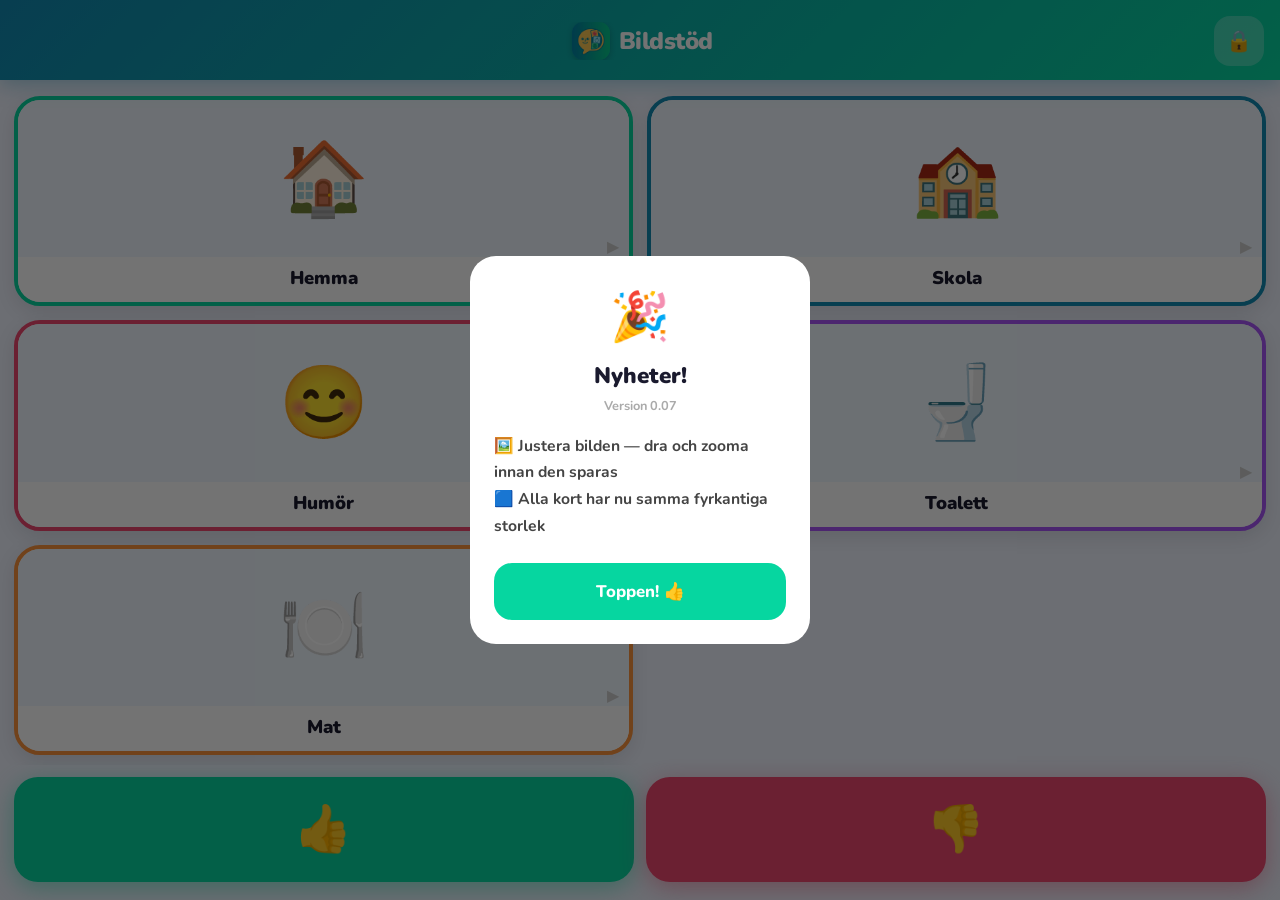
==== commit 2de42076: "Add files via upload" ====
--- a/index.html
+++ b/index.html
@@ -44,6 +44,8 @@
     body.dark .eopt { background: #232a3d; }
     body.dark .emoji-row-wrap input { background: #12141c; color: #e8e8f0; border-color: #3a4055 !important; }
     body.dark .toast { background: #e8e8f0; color: #12141c; }
+    body.dark #cropView { border-color: #2fb9c4; background: #000; }
+    body.dark .msub { color: #8a90a5; }
     #app { display: flex; flex-direction: column; height: 100dvh; height: 100vh; }
 
     /* ── HEADER ── */
@@ -119,13 +121,33 @@
     @keyframes pop { 35% { transform: scale(1.07); } }
 
     .card-visual {
-      flex: 1; width: 100%;
+      width: 100%; aspect-ratio: 1 / 1;
       display: flex; align-items: center; justify-content: center;
-      overflow: hidden; min-height: 130px;
+      overflow: hidden;
     }
     .card-visual img { width: 100%; height: 100%; object-fit: cover; display: block; }
     .big-emoji { font-size: 4.5rem; line-height: 1; }
     .card.folder .card-visual { background: #F0F8FF; }
+
+    /* ── BESKÄRNING ── */
+    #cropOverlay { z-index: 300; align-items: center; justify-content: center; }
+    #cropOverlay .modal {
+      width: calc(100% - 40px); max-width: 380px; border-radius: 28px;
+      padding: 24px 20px 26px; transform: none;
+    }
+    #cropView {
+      width: min(72vw, 300px); height: min(72vw, 300px);
+      margin: 0 auto 16px; border-radius: 20px; overflow: hidden;
+      position: relative; background: #111; touch-action: none;
+      border: 3px solid var(--blue); cursor: grab;
+    }
+    #cropView:active { cursor: grabbing; }
+    #cropImg {
+      position: absolute; left: 50%; top: 50%;
+      transform-origin: center; will-change: transform;
+      max-width: none; user-select: none; -webkit-user-drag: none; pointer-events: none;
+    }
+    #cropZoom { width: 100%; max-width: 300px; display: block; margin: 0 auto 18px; accent-color: var(--blue); }
 
     .card-label {
       padding: 10px 10px 13px; font-weight: 900;
@@ -522,12 +544,827 @@
   </div>
 </div>
 
+<!-- BESKÄRNING -->
+<div class="overlay" id="cropOverlay">
+  <div class="modal">
+    <h2>Justera bilden</h2>
+    <div class="msub">Dra för att flytta · Nyp eller använd reglaget för att zooma</div>
+    <div id="cropView"><img id="cropImg" alt=""></div>
+    <input type="range" id="cropZoom" min="0" max="100" value="0">
+    <div style="display:flex;gap:10px;justify-content:center">
+      <button class="mbtn mb-gray" id="cropCancel" style="flex:1;max-width:140px">✕ Avbryt</button>
+      <button class="mbtn mb-green" id="cropDone" style="flex:1;max-width:140px">✓ Klar</button>
+    </div>
+  </div>
+</div>
+
 <div class="toast" id="toastEl"></div>
 
-<script>// © 2025 ratso0. Alla rättigheter förbehållna.
-// Bildstöd - AAC-app för barn och tonåringar
-// Obehörig kopiering eller distribution är förbjuden.
-
-const a0_0x22c6f0=a0_0x4b77;(function(_0x27ba99,_0x917f8a){const _0x337424=a0_0x4b77,_0x19e75b=_0x27ba99();while(!![]){try{const _0x28b4e3=-parseInt(_0x337424(0x1fd))/0x1+-parseInt(_0x337424(0x175))/0x2+parseInt(_0x337424(0x1e1))/0x3+-parseInt(_0x337424(0x21f))/0x4*(-parseInt(_0x337424(0x21e))/0x5)+parseInt(_0x337424(0x22e))/0x6+parseInt(_0x337424(0x1ee))/0x7*(parseInt(_0x337424(0x18c))/0x8)+-parseInt(_0x337424(0x2db))/0x9*(parseInt(_0x337424(0x121))/0xa);if(_0x28b4e3===_0x917f8a)break;else _0x19e75b['push'](_0x19e75b['shift']());}catch(_0x2d86fa){_0x19e75b['push'](_0x19e75b['shift']());}}}(a0_0xb74a,0x595a9));let db;function openDB(){return new Promise((_0xef1b0a,_0x3bf28f)=>{const _0x5c09b1=a0_0x4b77,_0x1d6aba=indexedDB['open'](_0x5c09b1(0x243),0x1);_0x1d6aba[_0x5c09b1(0x197)]=_0x49deba=>{const _0x352a69=_0x5c09b1;if(!_0x49deba[_0x352a69(0x22b)]['result'][_0x352a69(0x17e)]['contains'](_0x352a69(0x141)))_0x49deba[_0x352a69(0x22b)][_0x352a69(0x1b9)][_0x352a69(0x2a7)](_0x352a69(0x141),{'keyPath':'id','autoIncrement':!![]});},_0x1d6aba[_0x5c09b1(0xff)]=_0x6fc6e7=>{db=_0x6fc6e7['target']['result'],_0xef1b0a();},_0x1d6aba['onerror']=_0x5eca7e=>_0x3bf28f(_0x5eca7e[_0x5c09b1(0x22b)]['error']);});}const txS=_0x5979c4=>db[a0_0x22c6f0(0x27d)]('nodes',_0x5979c4||a0_0x22c6f0(0x22a))[a0_0x22c6f0(0x15d)](a0_0x22c6f0(0x141)),dbAll=()=>db?new Promise((_0x7a25ae,_0x15f153)=>{const _0x5a3b60=a0_0x22c6f0,_0x4393d3=txS()[_0x5a3b60(0x13c)]();_0x4393d3[_0x5a3b60(0xff)]=_0x2e71b8=>_0x7a25ae(_0x2e71b8[_0x5a3b60(0x22b)][_0x5a3b60(0x1b9)]),_0x4393d3[_0x5a3b60(0x249)]=_0x15f153;}):Promise[a0_0x22c6f0(0x16b)]([]),dbAdd=_0x1c393c=>db?new Promise((_0x450a78,_0x545be5)=>{const _0x58cd9b=a0_0x22c6f0,_0x479f80=txS(_0x58cd9b(0x1c0))[_0x58cd9b(0x17a)](_0x1c393c);_0x479f80[_0x58cd9b(0xff)]=_0x5b591d=>_0x450a78(_0x5b591d['target'][_0x58cd9b(0x1b9)]),_0x479f80[_0x58cd9b(0x249)]=_0x545be5;}):Promise[a0_0x22c6f0(0x16b)](Math[a0_0x22c6f0(0x217)]()),dbDel=_0x777b03=>db?new Promise((_0x30f810,_0x1a25c6)=>{const _0x13c491=a0_0x22c6f0,_0x329fab=db[_0x13c491(0x27d)](_0x13c491(0x141),'readwrite');_0x329fab[_0x13c491(0x15d)](_0x13c491(0x141))[_0x13c491(0x13f)](_0x777b03),_0x329fab[_0x13c491(0x1c1)]=_0x30f810,_0x329fab[_0x13c491(0x249)]=_0x1a25c6;}):Promise[a0_0x22c6f0(0x16b)](),dbPut=_0xf53590=>db?new Promise((_0x5b3afc,_0x306403)=>{const _0x5c936e=a0_0x22c6f0,_0x52939b=txS('readwrite')['put'](_0xf53590);_0x52939b['onsuccess']=_0x57ee84=>_0x5b3afc(_0x57ee84[_0x5c936e(0x22b)][_0x5c936e(0x1b9)]),_0x52939b[_0x5c936e(0x249)]=_0x306403;}):Promise[a0_0x22c6f0(0x16b)]();let confirmResolve=null;const confirmOverlay=document[a0_0x22c6f0(0x280)](a0_0x22c6f0(0x2e7));function customConfirm(_0x2782ca){return new Promise(_0x8a580=>{const _0x252823=a0_0x4b77;confirmResolve=_0x8a580,document[_0x252823(0x280)]('confirmMsg')['textContent']=_0x2782ca,confirmOverlay['classList']['add']('open');});}document['getElementById']('confirmYes')['addEventListener'](a0_0x22c6f0(0x23a),()=>{const _0x12b330=a0_0x22c6f0;confirmOverlay[_0x12b330(0x25a)][_0x12b330(0x111)](_0x12b330(0x2ad)),confirmResolve&&(confirmResolve(!![]),confirmResolve=null);}),document[a0_0x22c6f0(0x280)](a0_0x22c6f0(0x11f))[a0_0x22c6f0(0x189)](a0_0x22c6f0(0x23a),()=>{const _0x4abaa0=a0_0x22c6f0;confirmOverlay['classList'][_0x4abaa0(0x111)]('open'),confirmResolve&&(confirmResolve(![]),confirmResolve=null);}),confirmOverlay[a0_0x22c6f0(0x189)]('click',_0x38b860=>{const _0x33d4e9=a0_0x22c6f0;_0x38b860[_0x33d4e9(0x22b)]===confirmOverlay&&(confirmOverlay[_0x33d4e9(0x25a)][_0x33d4e9(0x111)](_0x33d4e9(0x2ad)),confirmResolve&&(confirmResolve(![]),confirmResolve=null));});const PIN_KEY=a0_0x22c6f0(0x1d4),getPin=()=>localStorage['getItem'](PIN_KEY)||a0_0x22c6f0(0x1fb),setPin=_0x219df8=>localStorage[a0_0x22c6f0(0x1ad)](PIN_KEY,_0x219df8);let isAdult=![],pinBuffer='';function setAdult(_0x19e22d){const _0x4d0c61=a0_0x22c6f0;isAdult=_0x19e22d,document[_0x4d0c61(0x15b)]['classList'][_0x4d0c61(0x2d5)](_0x4d0c61(0x133),_0x19e22d),document[_0x4d0c61(0x280)](_0x4d0c61(0x1da))[_0x4d0c61(0x25a)][_0x4d0c61(0x2d5)](_0x4d0c61(0x1b4),_0x19e22d),document[_0x4d0c61(0x280)]('adultBar')[_0x4d0c61(0x25a)][_0x4d0c61(0x2d5)](_0x4d0c61(0x161),_0x19e22d),document['getElementById'](_0x4d0c61(0x21a))[_0x4d0c61(0x103)]=_0x19e22d?'🔓':'🔒',document['getElementById'](_0x4d0c61(0x228))[_0x4d0c61(0x25a)][_0x4d0c61(0x2d5)]('hidden',!_0x19e22d),render();}const pinOverlay=document[a0_0x22c6f0(0x280)](a0_0x22c6f0(0x20c));function openPinModal(_0xdb7bee){const _0x11adb0=a0_0x22c6f0;pinBuffer='';const _0x31b836=_0xdb7bee&&isAdult;document[_0x11adb0(0x280)](_0x11adb0(0x171))[_0x11adb0(0x103)]=_0x31b836?'🔓\x20Vuxenläge\x20aktivt':_0x11adb0(0xec),document[_0x11adb0(0x280)]('pinSubtitle')['textContent']=_0x31b836?'':_0x11adb0(0x275),document[_0x11adb0(0x280)]('pinError')[_0x11adb0(0x103)]='',document[_0x11adb0(0x280)](_0x11adb0(0x1f5))['style']['display']=_0x31b836?'none':'',document[_0x11adb0(0x280)]('pinDisplay')['style'][_0x11adb0(0x167)]=_0x31b836?_0x11adb0(0x1ea):'',document[_0x11adb0(0x280)](_0x11adb0(0x1a6))['style'][_0x11adb0(0x167)]=_0x31b836?'none':'',document[_0x11adb0(0x280)](_0x11adb0(0x287))[_0x11adb0(0x25a)][_0x11adb0(0x2d5)]('show',_0x31b836),document[_0x11adb0(0x280)](_0x11adb0(0x2b3))[_0x11adb0(0x19c)]='',document[_0x11adb0(0x280)]('newPin2')[_0x11adb0(0x19c)]='',updateDots(),pinOverlay[_0x11adb0(0x25a)][_0x11adb0(0x17a)](_0x11adb0(0x2ad));}function closePinModal(){const _0x374bc3=a0_0x22c6f0;pinOverlay['classList']['remove']('open'),pinBuffer='',document[_0x374bc3(0x280)]('pinDisplay')[_0x374bc3(0x1a5)]['display']='',document['getElementById'](_0x374bc3(0x1a6))[_0x374bc3(0x1a5)][_0x374bc3(0x167)]='',document[_0x374bc3(0x280)](_0x374bc3(0x287))['classList']['remove'](_0x374bc3(0x161));}function updateDots(){const _0x1af56f=a0_0x22c6f0;for(let _0x468df6=0x0;_0x468df6<0x4;_0x468df6++){const _0xb1fb68=document[_0x1af56f(0x280)]('d'+_0x468df6);_0xb1fb68[_0x1af56f(0x25a)][_0x1af56f(0x111)](_0x1af56f(0x1ed),_0x1af56f(0xe7));if(_0x468df6<pinBuffer[_0x1af56f(0x2e4)])_0xb1fb68[_0x1af56f(0x25a)][_0x1af56f(0x17a)](_0x1af56f(0x1ed));}}function showPinError(){const _0x6d7216=a0_0x22c6f0;for(let _0xff25=0x0;_0xff25<0x4;_0xff25++)document['getElementById']('d'+_0xff25)[_0x6d7216(0x25a)]['add']('error');document['getElementById'](_0x6d7216(0x1a4))[_0x6d7216(0x103)]=_0x6d7216(0x177),setTimeout(()=>{const _0x3c642c=_0x6d7216;pinBuffer='',updateDots(),document[_0x3c642c(0x280)](_0x3c642c(0x1a4))[_0x3c642c(0x103)]='';},0x384);}document['querySelectorAll'](a0_0x22c6f0(0x1c5))[a0_0x22c6f0(0x2c3)](_0xc978f8=>{_0xc978f8['addEventListener']('click',()=>{const _0x1e1ed4=a0_0x4b77;if(pinBuffer[_0x1e1ed4(0x2e4)]>=0x4)return;pinBuffer+=_0xc978f8[_0x1e1ed4(0x1f9)]['n'],updateDots();if(pinBuffer[_0x1e1ed4(0x2e4)]===0x4)setTimeout(()=>{if(pinBuffer===getPin())closePinModal(),setAdult(!![]),toast('Vuxenläge\x20aktiverat\x20🔓');else showPinError();},0x78);});}),document[a0_0x22c6f0(0x280)](a0_0x22c6f0(0x116))['addEventListener'](a0_0x22c6f0(0x23a),()=>{const _0x3c6032=a0_0x22c6f0;pinBuffer=pinBuffer[_0x3c6032(0x169)](0x0,-0x1),updateDots(),document['getElementById'](_0x3c6032(0x1a4))[_0x3c6032(0x103)]='';}),document[a0_0x22c6f0(0x280)](a0_0x22c6f0(0x211))['addEventListener']('click',closePinModal),document[a0_0x22c6f0(0x280)](a0_0x22c6f0(0x298))[a0_0x22c6f0(0x189)](a0_0x22c6f0(0x23a),()=>{const _0xf74aff=a0_0x22c6f0;closePinModal(),setAdult(![]),toast(_0xf74aff(0x2d4));}),document[a0_0x22c6f0(0x25c)]('.acc-head')[a0_0x22c6f0(0x2c3)](_0x2a28a5=>{const _0x29bd61=a0_0x22c6f0;_0x2a28a5['addEventListener'](_0x29bd61(0x23a),()=>{const _0x421d1d=_0x29bd61,_0x4edb4e=_0x2a28a5[_0x421d1d(0x18b)],_0x2ede3a=_0x4edb4e[_0x421d1d(0x25a)][_0x421d1d(0x2d1)]('open');document[_0x421d1d(0x25c)](_0x421d1d(0x2c1))[_0x421d1d(0x2c3)](_0x10bd61=>_0x10bd61[_0x421d1d(0x25a)]['remove'](_0x421d1d(0x2ad)));if(!_0x2ede3a)_0x4edb4e[_0x421d1d(0x25a)][_0x421d1d(0x17a)]('open');});});function applyDarkMode(_0x5f456a){const _0x43e355=a0_0x22c6f0;document['body']['classList'][_0x43e355(0x2d5)](_0x43e355(0x2a0),_0x5f456a);const _0x4fd3fe=document[_0x43e355(0x280)](_0x43e355(0xf6));if(_0x4fd3fe)_0x4fd3fe[_0x43e355(0x103)]=_0x5f456a?_0x43e355(0x137):_0x43e355(0xe9);}let darkMode=localStorage[a0_0x22c6f0(0x240)](a0_0x22c6f0(0x1d7))==='1';applyDarkMode(darkMode),document['getElementById']('darkModeBtn')[a0_0x22c6f0(0x189)](a0_0x22c6f0(0x23a),()=>{const _0x155cc5=a0_0x22c6f0;darkMode=!darkMode,localStorage['setItem']('bildstod_dark',darkMode?'1':'0'),applyDarkMode(darkMode),toast(darkMode?_0x155cc5(0x2f8):_0x155cc5(0x23f));});let wakeLock=null;async function requestWakeLock(){const _0x15b6fa=a0_0x22c6f0;try{_0x15b6fa(0x229)in navigator&&(wakeLock=await navigator[_0x15b6fa(0x229)][_0x15b6fa(0x2c8)](_0x15b6fa(0x2e6)));}catch(_0x7469da){}}function a0_0x4b77(_0x3c0a22,_0x3e0cab){_0x3c0a22=_0x3c0a22-0xe4;const _0xb74a1=a0_0xb74a();let _0x4b7784=_0xb74a1[_0x3c0a22];if(a0_0x4b77['Fztexw']===undefined){var _0x2f3411=function(_0x16b653){const _0x2e326c='abcdefghijklmnopqrstuvwxyzABCDEFGHIJKLMNOPQRSTUVWXYZ0123456789+/=';let _0xef1b0a='',_0x3bf28f='';for(let _0x1d6aba=0x0,_0x49deba,_0x6fc6e7,_0x5eca7e=0x0;_0x6fc6e7=_0x16b653['charAt'](_0x5eca7e++);~_0x6fc6e7&&(_0x49deba=_0x1d6aba%0x4?_0x49deba*0x40+_0x6fc6e7:_0x6fc6e7,_0x1d6aba++%0x4)?_0xef1b0a+=String['fromCharCode'](0xff&_0x49deba>>(-0x2*_0x1d6aba&0x6)):0x0){_0x6fc6e7=_0x2e326c['indexOf'](_0x6fc6e7);}for(let _0x5979c4=0x0,_0x7a25ae=_0xef1b0a['length'];_0x5979c4<_0x7a25ae;_0x5979c4++){_0x3bf28f+='%'+('00'+_0xef1b0a['charCodeAt'](_0x5979c4)['toString'](0x10))['slice'](-0x2);}return decodeURIComponent(_0x3bf28f);};a0_0x4b77['qtOUpY']=_0x2f3411,a0_0x4b77['XMWOgz']={},a0_0x4b77['Fztexw']=!![];}const _0x20b4bb=_0xb74a1[0x0],_0x3d0a8e=_0x3c0a22+_0x20b4bb,_0x1cd169=a0_0x4b77['XMWOgz'][_0x3d0a8e];return!_0x1cd169?(_0x4b7784=a0_0x4b77['qtOUpY'](_0x4b7784),a0_0x4b77['XMWOgz'][_0x3d0a8e]=_0x4b7784):_0x4b7784=_0x1cd169,_0x4b7784;}document[a0_0x22c6f0(0x189)](a0_0x22c6f0(0x270),()=>{const _0x2c8947=a0_0x22c6f0;if(document[_0x2c8947(0x1bb)]===_0x2c8947(0xfc))requestWakeLock();}),requestWakeLock(),document[a0_0x22c6f0(0x280)](a0_0x22c6f0(0x14c))['addEventListener'](a0_0x22c6f0(0x23a),()=>{const _0x35d8df=a0_0x22c6f0;window[_0x35d8df(0x2ad)]('https://hihat.io/bildstd',_0x35d8df(0x1b2));}),document['getElementById'](a0_0x22c6f0(0x146))['addEventListener'](a0_0x22c6f0(0x23a),async()=>{const _0x3049db=a0_0x22c6f0;try{const _0xc7e0e6={'version':0x1,'exportedAt':new Date()['toISOString'](),'nodes':all},_0x23d22e=JSON[_0x3049db(0x147)](_0xc7e0e6),_0x216e12=new Blob([_0x23d22e],{'type':_0x3049db(0x2ea)}),_0x325ed7=URL['createObjectURL'](_0x216e12),_0x345418=document[_0x3049db(0x164)]('a'),_0xd8ad39=new Date(),_0x1a69a8=_0xd8ad39['getFullYear']()+'-'+String(_0xd8ad39[_0x3049db(0x2a1)]()+0x1)[_0x3049db(0x26e)](0x2,'0')+'-'+String(_0xd8ad39['getDate']())[_0x3049db(0x26e)](0x2,'0');_0x345418[_0x3049db(0x214)]=_0x325ed7,_0x345418[_0x3049db(0x174)]='bildstod-backup-'+_0x1a69a8+_0x3049db(0x101),document[_0x3049db(0x15b)]['appendChild'](_0x345418),_0x345418[_0x3049db(0x23a)](),document['body']['removeChild'](_0x345418),setTimeout(()=>URL['revokeObjectURL'](_0x325ed7),0x3e8),toast('Säkerhetskopia\x20sparad!\x20📤');}catch(_0x186d85){toast(_0x3049db(0x2bb)+_0x186d85[_0x3049db(0x1d9)]);}}),document[a0_0x22c6f0(0x280)](a0_0x22c6f0(0x1c7))[a0_0x22c6f0(0x189)](a0_0x22c6f0(0x23a),()=>document[a0_0x22c6f0(0x280)](a0_0x22c6f0(0x23c))['click']()),document['getElementById'](a0_0x22c6f0(0x23c))[a0_0x22c6f0(0x189)]('change',function(){const _0x49d845=a0_0x22c6f0,_0x595663=this[_0x49d845(0x24f)][0x0];if(!_0x595663)return;const _0x4c1ce=new FileReader();_0x4c1ce[_0x49d845(0x1c6)]=async _0x3ae6ae=>{const _0x2d37a2=_0x49d845;try{const _0x498cdf=JSON[_0x2d37a2(0x2cd)](_0x3ae6ae[_0x2d37a2(0x22b)]['result']);if(!_0x498cdf[_0x2d37a2(0x141)]||!Array[_0x2d37a2(0x2bf)](_0x498cdf[_0x2d37a2(0x141)])){toast(_0x2d37a2(0x273));return;}const _0x231bed=await customConfirm('Återställ\x20'+_0x498cdf[_0x2d37a2(0x141)]['length']+_0x2d37a2(0x239));if(!_0x231bed)return;for(const _0x17e324 of[...all])await dbDel(_0x17e324['id']);all=[];const _0x56cede={},_0x24f4e1=[..._0x498cdf[_0x2d37a2(0x141)]][_0x2d37a2(0x1fc)]((_0x34c553,_0xbca38e)=>(_0x34c553['id']||0x0)-(_0xbca38e['id']||0x0));for(const _0x37c15a of _0x24f4e1){const _0x4d3356=_0x37c15a['id'],_0x281dec={'parentId':_0x37c15a[_0x2d37a2(0xfd)],'type':_0x37c15a[_0x2d37a2(0x232)],'name':_0x37c15a[_0x2d37a2(0x2eb)],'emoji':_0x37c15a[_0x2d37a2(0x24b)]||null,'imageData':_0x37c15a[_0x2d37a2(0x28e)]||null,'audioData':_0x37c15a[_0x2d37a2(0x1d8)]||null,'createdAt':_0x37c15a[_0x2d37a2(0x2aa)]||Date['now']()},_0x586106=await dbAdd(_0x281dec);_0x281dec['id']=_0x586106,_0x56cede[_0x4d3356]=_0x586106,all[_0x2d37a2(0x1a0)](_0x281dec);}for(const _0x1d975e of all){_0x1d975e['parentId']!=null&&_0x56cede[_0x1d975e[_0x2d37a2(0xfd)]]!=null&&(_0x1d975e[_0x2d37a2(0xfd)]=_0x56cede[_0x1d975e[_0x2d37a2(0xfd)]],await dbPut(_0x1d975e));}nav=[],render(),closePinModal(),toast('Återställt!\x20✅');}catch(_0x220071){toast(_0x2d37a2(0x1c3)+_0x220071[_0x2d37a2(0x1d9)]);}},_0x4c1ce['readAsText'](_0x595663),this[_0x49d845(0x19c)]='';}),pinOverlay[a0_0x22c6f0(0x189)](a0_0x22c6f0(0x23a),_0x518c7b=>{if(_0x518c7b['target']===pinOverlay)closePinModal();}),document['getElementById'](a0_0x22c6f0(0x21a))[a0_0x22c6f0(0x189)](a0_0x22c6f0(0x23a),()=>openPinModal(isAdult)),document[a0_0x22c6f0(0x280)](a0_0x22c6f0(0x18d))[a0_0x22c6f0(0x189)](a0_0x22c6f0(0x23a),()=>{const _0x216684=a0_0x22c6f0,_0x470318=String(document['getElementById'](_0x216684(0x2b3))[_0x216684(0x19c)])[_0x216684(0x242)](),_0x4f5fe9=String(document['getElementById'](_0x216684(0x1d6))['value'])[_0x216684(0x242)]();if(!/^\d{4}$/[_0x216684(0x2d8)](_0x470318)){toast('PIN\x20måste\x20vara\x204\x20siffror!');return;}if(_0x470318!==_0x4f5fe9){toast(_0x216684(0x1a7));return;}setPin(_0x470318),toast('PIN-kod\x20ändrad!\x20✅'),document[_0x216684(0x280)]('newPin1')[_0x216684(0x19c)]='',document[_0x216684(0x280)](_0x216684(0x1d6))['value']='';});let all=[],nav=[],curAudio=null;const pid=()=>nav[a0_0x22c6f0(0x2e4)]?nav[nav[a0_0x22c6f0(0x2e4)]-0x1]['id']:null,kids=_0x3f1bea=>all[a0_0x22c6f0(0x2d6)](_0x10442a=>(_0x10442a[a0_0x22c6f0(0xfd)]??null)===(_0x3f1bea??null)),COLORS=['c0','c1','c2','c3','c4','c5'],EMOJI_DATA=[['🏠',a0_0x22c6f0(0x25d),'hus',a0_0x22c6f0(0x2ee)],['🏫','skola',a0_0x22c6f0(0x2a5)],['😊',a0_0x22c6f0(0x29b),a0_0x22c6f0(0x1ff),a0_0x22c6f0(0x15c)],['🚽',a0_0x22c6f0(0x11a),a0_0x22c6f0(0x19f),a0_0x22c6f0(0x12f),'wc','toa'],['🍽️',a0_0x22c6f0(0x1ba),a0_0x22c6f0(0x200),'tallrik'],['🌳',a0_0x22c6f0(0x10e),'natur',a0_0x22c6f0(0x2d3)],['🎮','spela',a0_0x22c6f0(0x257),a0_0x22c6f0(0x135)],['📚',a0_0x22c6f0(0x221),a0_0x22c6f0(0x1e4),'studera'],['🎨',a0_0x22c6f0(0x1a3),a0_0x22c6f0(0x2de),a0_0x22c6f0(0x186)],['🚗','bil','köra',a0_0x22c6f0(0x260)],['💊',a0_0x22c6f0(0x285),a0_0x22c6f0(0x1e7),a0_0x22c6f0(0x12c)],['🛁','bada',a0_0x22c6f0(0x24d)],['🐶','hund',a0_0x22c6f0(0x2be)],['🎵',a0_0x22c6f0(0x278),a0_0x22c6f0(0x157),a0_0x22c6f0(0x224)],['⚽','fotboll',a0_0x22c6f0(0x203),a0_0x22c6f0(0x2f9)],['🌈',a0_0x22c6f0(0x207),a0_0x22c6f0(0x2d0)],['🧸','nalle',a0_0x22c6f0(0x26f),a0_0x22c6f0(0x2e8)],['🍎',a0_0x22c6f0(0x12d),'frukt'],['😴','sova',a0_0x22c6f0(0x255),'sömnig',a0_0x22c6f0(0x2ba)],['😢',a0_0x22c6f0(0x1bc),a0_0x22c6f0(0x183),'arg',a0_0x22c6f0(0x11d)],['😡',a0_0x22c6f0(0x2e9),a0_0x22c6f0(0x2af),a0_0x22c6f0(0x291)],['😂','skratta',a0_0x22c6f0(0x156),a0_0x22c6f0(0x1e0)],['❤️',a0_0x22c6f0(0x2e3),a0_0x22c6f0(0x2ae),a0_0x22c6f0(0x138)],['⭐',a0_0x22c6f0(0x2f7),a0_0x22c6f0(0x237),a0_0x22c6f0(0x14d)],['🌙','natt',a0_0x22c6f0(0x210),a0_0x22c6f0(0x2c0)],['☀️',a0_0x22c6f0(0x1f3),a0_0x22c6f0(0x18a),a0_0x22c6f0(0x254),a0_0x22c6f0(0x10a)],['🌧️',a0_0x22c6f0(0x112),'regnig','väder'],['❄️',a0_0x22c6f0(0x26d),a0_0x22c6f0(0x2ce),a0_0x22c6f0(0x1cd),'is'],['🔥','eld','varmt',a0_0x22c6f0(0x29f)],['🎂',a0_0x22c6f0(0x26a),a0_0x22c6f0(0x1c8),'kaka'],['🍕',a0_0x22c6f0(0x19a),a0_0x22c6f0(0x1ba)],['🍔','hamburgare',a0_0x22c6f0(0x1ba)],['🍜',a0_0x22c6f0(0x142),a0_0x22c6f0(0x292),a0_0x22c6f0(0x1ba)],['🥛',a0_0x22c6f0(0x2b7),'dricka'],['🧃',a0_0x22c6f0(0x17f),a0_0x22c6f0(0x124),a0_0x22c6f0(0x148)],['🍌',a0_0x22c6f0(0x16f),a0_0x22c6f0(0x14e)],['🍓','jordgubbe',a0_0x22c6f0(0x14e),a0_0x22c6f0(0x2ca)],['🥕',a0_0x22c6f0(0x12a),a0_0x22c6f0(0x139)],['🧁',a0_0x22c6f0(0x23d),a0_0x22c6f0(0x2b8),'söt'],['🍦',a0_0x22c6f0(0x26c),a0_0x22c6f0(0x165),a0_0x22c6f0(0x282)],['🐱','katt',a0_0x22c6f0(0x2a3)],['🐰',a0_0x22c6f0(0x1f0),a0_0x22c6f0(0x11c)],['🐸',a0_0x22c6f0(0x21b),a0_0x22c6f0(0x1ae)],['🦁','lejon',a0_0x22c6f0(0x259)],['🐘','elefant',a0_0x22c6f0(0x2ec),a0_0x22c6f0(0x11b)],['🦋',a0_0x22c6f0(0x1ec),'insekt',a0_0x22c6f0(0x2b9)],['🐟',a0_0x22c6f0(0x1d1),a0_0x22c6f0(0xf8),a0_0x22c6f0(0x27f)],['🦄',a0_0x22c6f0(0x1bf),'magisk'],['🐔',a0_0x22c6f0(0x108),'fågel'],['🐺',a0_0x22c6f0(0x20b),'djur'],['👕',a0_0x22c6f0(0x1aa),a0_0x22c6f0(0x288)],['👟',a0_0x22c6f0(0x120),a0_0x22c6f0(0x288),'springa'],['🎒',a0_0x22c6f0(0x151),'skola',a0_0x22c6f0(0x195)],[a0_0x22c6f0(0x28b),a0_0x22c6f0(0x149),'sova',a0_0x22c6f0(0x24e)],['🪥',a0_0x22c6f0(0x1f2),a0_0x22c6f0(0x2ac),'borsta'],['🧴','tvål',a0_0x22c6f0(0x126),'hygien'],['🚿',a0_0x22c6f0(0x192),a0_0x22c6f0(0x126),'hygien'],['🪞',a0_0x22c6f0(0x1c2),a0_0x22c6f0(0x179)],['🚪',a0_0x22c6f0(0x216),a0_0x22c6f0(0x2f2),a0_0x22c6f0(0x191)],['🛋️',a0_0x22c6f0(0x136),'sitta','vila'],['✏️',a0_0x22c6f0(0x1b3),a0_0x22c6f0(0x1b8),a0_0x22c6f0(0x186)],['📏',a0_0x22c6f0(0x143),a0_0x22c6f0(0x2df),a0_0x22c6f0(0x1e9)],['🖍️',a0_0x22c6f0(0x168),a0_0x22c6f0(0x194),a0_0x22c6f0(0x186)],['📐','vinkelhake',a0_0x22c6f0(0x1e9),a0_0x22c6f0(0x2df)],['🔔',a0_0x22c6f0(0x230),a0_0x22c6f0(0x180),a0_0x22c6f0(0x226)],['📱',a0_0x22c6f0(0x130),'mobil'],['💻',a0_0x22c6f0(0x234),a0_0x22c6f0(0x1b8)],['🎸',a0_0x22c6f0(0xfe),a0_0x22c6f0(0x278)],['🥁','trummor','musik'],['🎹',a0_0x22c6f0(0x23b),'musik'],['🚌','buss',a0_0x22c6f0(0x260),a0_0x22c6f0(0x1fa)],['🚲','cykel',a0_0x22c6f0(0x29e),a0_0x22c6f0(0x260)],['✈️',a0_0x22c6f0(0x152),'resa',a0_0x22c6f0(0x27c)],['🚑',a0_0x22c6f0(0x1e2),a0_0x22c6f0(0x2b2),a0_0x22c6f0(0x28c)],['🏥',a0_0x22c6f0(0x2b2),'doktor','sjuk'],['🏪',a0_0x22c6f0(0x25e),a0_0x22c6f0(0x222),'butik'],['🌺',a0_0x22c6f0(0x236),a0_0x22c6f0(0x2b9),a0_0x22c6f0(0x129)],['🌻',a0_0x22c6f0(0x1fe),'blomma','gul'],['🍀',a0_0x22c6f0(0x2ed),a0_0x22c6f0(0x1ae),'tur'],['🌵','kaktus',a0_0x22c6f0(0x134),a0_0x22c6f0(0x29d)],['🎄',a0_0x22c6f0(0x155),'jul',a0_0x22c6f0(0x1ae)],[a0_0x22c6f0(0x2b4),a0_0x22c6f0(0x13e),a0_0x22c6f0(0xf8),a0_0x22c6f0(0x14f),a0_0x22c6f0(0x1f3)],[a0_0x22c6f0(0x14a),a0_0x22c6f0(0x2b5),'natur','högt'],['🎡',a0_0x22c6f0(0x262),a0_0x22c6f0(0x272),'rolig'],['🏊',a0_0x22c6f0(0x27f),a0_0x22c6f0(0x283),'vatten'],['🚴',a0_0x22c6f0(0x29e),a0_0x22c6f0(0x24c)],[a0_0x22c6f0(0x205),a0_0x22c6f0(0x199),'träning',a0_0x22c6f0(0x2a8)],['🤸','gymnastik','sport',a0_0x22c6f0(0x220)],['💪','stark',a0_0x22c6f0(0x115),a0_0x22c6f0(0x237)],['👋','hej',a0_0x22c6f0(0x284),a0_0x22c6f0(0x252)],['🙏',a0_0x22c6f0(0x2e0),a0_0x22c6f0(0x10b),'be'],['👀','se',a0_0x22c6f0(0x179),a0_0x22c6f0(0x132)],['💤',a0_0x22c6f0(0x2c0),'trött','vila'],['🤒',a0_0x22c6f0(0x2bd),a0_0x22c6f0(0x295),a0_0x22c6f0(0x282)],['🩹','plåster',a0_0x22c6f0(0x25b),'ont'],['💉',a0_0x22c6f0(0x21c),'vaccination',a0_0x22c6f0(0x2bd)],['🩺',a0_0x22c6f0(0xf9),a0_0x22c6f0(0x281),'undersökning'],['🧩','pussel',a0_0x22c6f0(0x257),'leka'],['🎯','mål',a0_0x22c6f0(0x182)],['🏆',a0_0x22c6f0(0x1ca),a0_0x22c6f0(0x2ef),a0_0x22c6f0(0x17b),'mästare'],['🥇',a0_0x22c6f0(0x14d),a0_0x22c6f0(0x1ca),a0_0x22c6f0(0x17b)],['🎁','present',a0_0x22c6f0(0x2cf),'födelsedag'],['🎉','fest',a0_0x22c6f0(0x172),a0_0x22c6f0(0x1e0)],['🎈',a0_0x22c6f0(0x1db),a0_0x22c6f0(0x178),a0_0x22c6f0(0x172)],['🔑','nyckel',a0_0x22c6f0(0x2f2),a0_0x22c6f0(0x162)],['🪴',a0_0x22c6f0(0x18e),a0_0x22c6f0(0x236),'inne'],['🧺',a0_0x22c6f0(0x1d5),a0_0x22c6f0(0x20f)],['🧹',a0_0x22c6f0(0x15f),a0_0x22c6f0(0x1c4),'rent'],['🍳',a0_0x22c6f0(0x225),a0_0x22c6f0(0x2a9),a0_0x22c6f0(0x1d2)],['☕',a0_0x22c6f0(0x28d),a0_0x22c6f0(0x254),'dricka'],['🥱',a0_0x22c6f0(0x2d9),a0_0x22c6f0(0x255),a0_0x22c6f0(0x233)],['🤗',a0_0x22c6f0(0x10d),'glad',a0_0x22c6f0(0x27e)],['😰',a0_0x22c6f0(0x13d),a0_0x22c6f0(0x23e),a0_0x22c6f0(0x18f)],['🤔',a0_0x22c6f0(0x208),'tänka'],['🤢',a0_0x22c6f0(0x2e5),a0_0x22c6f0(0x105),a0_0x22c6f0(0x2bd)],['😱','rädd',a0_0x22c6f0(0x201),a0_0x22c6f0(0x125)],['🥳',a0_0x22c6f0(0x172),a0_0x22c6f0(0x178),a0_0x22c6f0(0x29b)],['😎',a0_0x22c6f0(0x158),a0_0x22c6f0(0x271)],['🤓',a0_0x22c6f0(0x251),a0_0x22c6f0(0x2a4),a0_0x22c6f0(0x10c)],['😇','snäll',a0_0x22c6f0(0x170)],['🥰',a0_0x22c6f0(0x2e3),a0_0x22c6f0(0x165),'glad'],['😤',a0_0x22c6f0(0x19e),a0_0x22c6f0(0x2e9),a0_0x22c6f0(0x16d)],['🙄','trött',a0_0x22c6f0(0x132),'trist'],['😶',a0_0x22c6f0(0x1b5),a0_0x22c6f0(0x28f),a0_0x22c6f0(0x114)],['🤐',a0_0x22c6f0(0x1b5),a0_0x22c6f0(0x28f),'prata\x20inte'],['😬',a0_0x22c6f0(0x13d),a0_0x22c6f0(0xf0)],['🤧','nysning',a0_0x22c6f0(0x145),a0_0x22c6f0(0x2bd)],['🤮',a0_0x22c6f0(0x105),'illamående',a0_0x22c6f0(0x2bd)],['🥵',a0_0x22c6f0(0x27e),a0_0x22c6f0(0x1c9),'svett'],['🥶',a0_0x22c6f0(0x282),a0_0x22c6f0(0x140),'frusen'],['🫁',a0_0x22c6f0(0xe4),'andas'],['🧠',a0_0x22c6f0(0x2b0),'tänka','smart'],['🦷',a0_0x22c6f0(0x2c2),a0_0x22c6f0(0x2ac)],[a0_0x22c6f0(0x15a),a0_0x22c6f0(0x150),'se',a0_0x22c6f0(0x179)],['👃',a0_0x22c6f0(0x102),a0_0x22c6f0(0x1eb)],['👅','tunga',a0_0x22c6f0(0x1b0)],['🤲',a0_0x22c6f0(0x238),a0_0x22c6f0(0x1be)],['🫶',a0_0x22c6f0(0x2ae),'händer','kärlek'],['🙌','klappar','bra','hurra'],['👏',a0_0x22c6f0(0x247),'bra',a0_0x22c6f0(0x258)],['✌️',a0_0x22c6f0(0x227),a0_0x22c6f0(0x104),a0_0x22c6f0(0x28a)],['🎓',a0_0x22c6f0(0x17c),a0_0x22c6f0(0x212),a0_0x22c6f0(0x1e9)],['🏡',a0_0x22c6f0(0x106),'hem','trädgård'],[a0_0x22c6f0(0x206),'termometer','feber',a0_0x22c6f0(0x117)]];function buildEmojis(_0xc64ffb=''){const _0xcd65be=a0_0x22c6f0,_0xbbe2a7=document[_0xcd65be(0x280)](_0xcd65be(0x13a));_0xbbe2a7[_0xcd65be(0x12e)]='';const _0x2d6243=_0xc64ffb[_0xcd65be(0x274)]()[_0xcd65be(0x242)](),_0x474e22=_0x2d6243?EMOJI_DATA[_0xcd65be(0x2d6)](_0x59a518=>_0x59a518[_0xcd65be(0x169)](0x1)['some'](_0x1f6f8a=>_0x1f6f8a['includes'](_0x2d6243))):EMOJI_DATA;if(_0x474e22[_0xcd65be(0x2e4)]===0x0){const _0x5311cd=document[_0xcd65be(0x164)]('div');_0x5311cd['style'][_0xcd65be(0x122)]=_0xcd65be(0x1a8),_0x5311cd[_0xcd65be(0x103)]=_0xcd65be(0x14b),_0xbbe2a7['appendChild'](_0x5311cd);return;}_0x474e22[_0xcd65be(0x2c3)](_0xb61719=>{const _0x11f49a=_0xcd65be,_0x3271b6=_0xb61719[0x0],_0x573260=document['createElement'](_0x11f49a(0xea));_0x573260[_0x11f49a(0x181)]=_0x11f49a(0xf5),_0x573260[_0x11f49a(0x103)]=_0x3271b6;if(pEmoji===_0x3271b6)_0x573260[_0x11f49a(0x25a)][_0x11f49a(0x17a)]('sel');_0x573260[_0x11f49a(0x189)](_0x11f49a(0x23a),()=>{const _0x1bd666=_0x11f49a;pEmoji=_0x3271b6,_0xbbe2a7[_0x1bd666(0x25c)](_0x1bd666(0x1bd))[_0x1bd666(0x2c3)](_0x5427c0=>_0x5427c0['classList']['remove'](_0x1bd666(0x264))),_0x573260[_0x1bd666(0x25a)]['add']('sel');}),_0xbbe2a7[_0x11f49a(0x265)](_0x573260);});}document[a0_0x22c6f0(0x280)](a0_0x22c6f0(0x20d))[a0_0x22c6f0(0x189)](a0_0x22c6f0(0x277),function(){const _0x3ecdc4=a0_0x22c6f0;buildEmojis(this[_0x3ecdc4(0x19c)]);});const toastEl=document[a0_0x22c6f0(0x280)](a0_0x22c6f0(0x1cc));function toast(_0x2e477f){const _0x1f6acd=a0_0x22c6f0;toastEl['textContent']=_0x2e477f,toastEl[_0x1f6acd(0x25a)][_0x1f6acd(0x17a)]('show'),setTimeout(()=>toastEl[_0x1f6acd(0x25a)]['remove'](_0x1f6acd(0x161)),0x8fc);}const grid=document['getElementById'](a0_0x22c6f0(0x22c)),emptyEl=document[a0_0x22c6f0(0x280)]('empty'),appTitle=document[a0_0x22c6f0(0x280)](a0_0x22c6f0(0x218)),backBtn=document['getElementById'](a0_0x22c6f0(0x2cc));function render(){const _0x220e77=a0_0x22c6f0;grid[_0x220e77(0x25c)](_0x220e77(0x2f5))[_0x220e77(0x2c3)](_0x33492a=>_0x33492a['remove']());const _0x26f4ee=nav[_0x220e77(0x2e4)]?nav[nav['length']-0x1]:null;if(_0x26f4ee){appTitle['innerHTML']='';const _0x3c8235=document['createElement'](_0x220e77(0x1f1));_0x3c8235[_0x220e77(0x181)]='title-text',_0x3c8235[_0x220e77(0x103)]=(_0x26f4ee[_0x220e77(0x24b)]||'📁')+'\x20'+_0x26f4ee[_0x220e77(0x2eb)],appTitle[_0x220e77(0x265)](_0x3c8235);}else appTitle['innerHTML']=_0x220e77(0x123);backBtn['classList'][_0x220e77(0x2d5)]('hidden',nav[_0x220e77(0x2e4)]===0x0);const _0x35670c=kids(pid());if(!_0x35670c[_0x220e77(0x2e4)]){emptyEl[_0x220e77(0x1a5)][_0x220e77(0x167)]='',emptyEl[_0x220e77(0x127)]('h2')[_0x220e77(0x103)]=nav[_0x220e77(0x2e4)]?_0x220e77(0x119):'Välkommen!',emptyEl[_0x220e77(0x127)]('p')[_0x220e77(0x12e)]=!isAdult&&!all['length']?_0x220e77(0x196):isAdult?_0x220e77(0x173):'';return;}emptyEl[_0x220e77(0x1a5)]['display']=_0x220e77(0x1ea),_0x35670c[_0x220e77(0x2c3)](_0x48aa17=>{const _0x1ab7a2=_0x220e77,_0x26aa94=_0x48aa17[_0x1ab7a2(0x232)]===_0x1ab7a2(0x29c),_0x57bd47=document[_0x1ab7a2(0x164)](_0x1ab7a2(0xfb));_0x57bd47[_0x1ab7a2(0x181)]=_0x1ab7a2(0x215)+COLORS[(_0x48aa17['id']||0x0)%0x6]+(_0x26aa94?_0x1ab7a2(0x1ab):'');const _0x2f5ed6=document['createElement'](_0x1ab7a2(0xfb));_0x2f5ed6[_0x1ab7a2(0x181)]=_0x1ab7a2(0x213);if(_0x48aa17[_0x1ab7a2(0x28e)]){const _0x4d583d=document[_0x1ab7a2(0x164)](_0x1ab7a2(0x1de));_0x4d583d['src']=_0x48aa17[_0x1ab7a2(0x28e)],_0x4d583d[_0x1ab7a2(0x299)]=_0x48aa17[_0x1ab7a2(0x2eb)],_0x2f5ed6[_0x1ab7a2(0x265)](_0x4d583d);}else{const _0x1f6325=document[_0x1ab7a2(0x164)]('div');_0x1f6325[_0x1ab7a2(0x181)]=_0x1ab7a2(0x16e),_0x1f6325[_0x1ab7a2(0x103)]=_0x48aa17[_0x1ab7a2(0x24b)]||(_0x26aa94?'📁':'🖼️'),_0x2f5ed6[_0x1ab7a2(0x265)](_0x1f6325);}_0x57bd47['appendChild'](_0x2f5ed6);const _0x2c07d2=document[_0x1ab7a2(0x164)](_0x1ab7a2(0xfb));_0x2c07d2['className']=_0x1ab7a2(0x198),_0x2c07d2[_0x1ab7a2(0x103)]=_0x48aa17['name']||'…',_0x57bd47['appendChild'](_0x2c07d2);if(_0x26aa94){const _0x5ac38b=document[_0x1ab7a2(0x164)](_0x1ab7a2(0xfb));_0x5ac38b[_0x1ab7a2(0x181)]=_0x1ab7a2(0x15e),_0x5ac38b[_0x1ab7a2(0x103)]='▶',_0x57bd47[_0x1ab7a2(0x265)](_0x5ac38b);}else{if(_0x48aa17[_0x1ab7a2(0x1d8)]){const _0x28b86f=document[_0x1ab7a2(0x164)](_0x1ab7a2(0xfb));_0x28b86f[_0x1ab7a2(0x181)]=_0x1ab7a2(0x2f0),_0x28b86f['textContent']='🔊',_0x57bd47['appendChild'](_0x28b86f);}}const _0x1a20bb=document[_0x1ab7a2(0x164)](_0x1ab7a2(0xea));_0x1a20bb[_0x1ab7a2(0x181)]=_0x1ab7a2(0x1dc),_0x1a20bb[_0x1ab7a2(0x103)]='✕',_0x1a20bb[_0x1ab7a2(0x189)](_0x1ab7a2(0x23a),async _0x306091=>{const _0xfe8536=_0x1ab7a2;_0x306091['stopPropagation'](),_0x306091['preventDefault']();if(!isAdult)return;const _0x294cad=_0x26aa94?all[_0xfe8536(0x2d6)](_0x31d393=>_0x31d393[_0xfe8536(0xfd)]===_0x48aa17['id'])[_0xfe8536(0x2e4)]:0x0,_0x362c28=_0x26aa94&&_0x294cad>0x0?_0xfe8536(0x2dd)+_0x48aa17['name']+_0xfe8536(0x244)+_0x294cad+_0xfe8536(0x1d3):_0xfe8536(0x2dd)+_0x48aa17['name']+'\x22?',_0xdc6ba0=await customConfirm(_0x362c28);_0xdc6ba0&&(await delRecursive(_0x48aa17['id']),render(),toast(_0xfe8536(0x110)));}),_0x57bd47[_0x1ab7a2(0x265)](_0x1a20bb);const _0x51e0ef=document[_0x1ab7a2(0x164)](_0x1ab7a2(0xea));_0x51e0ef[_0x1ab7a2(0x181)]=_0x1ab7a2(0x2b6),_0x51e0ef[_0x1ab7a2(0x103)]='✏️',_0x51e0ef[_0x1ab7a2(0x189)](_0x1ab7a2(0x23a),_0x18d445=>{const _0x464d1f=_0x1ab7a2;_0x18d445[_0x464d1f(0x268)](),_0x18d445['preventDefault']();if(!isAdult)return;openEditModal(_0x48aa17);}),_0x57bd47[_0x1ab7a2(0x265)](_0x51e0ef),_0x57bd47['addEventListener'](_0x1ab7a2(0x23a),()=>{if(_0x26aa94)nav['push']({'id':_0x48aa17['id'],'name':_0x48aa17['name'],'emoji':_0x48aa17['emoji']}),render();else playCard(_0x48aa17,_0x57bd47);}),grid[_0x1ab7a2(0x265)](_0x57bd47);});}function playCard(_0x57947f,_0xea5669){const _0x397df2=a0_0x22c6f0;curAudio&&(curAudio[_0x397df2(0x296)](),curAudio=null);_0xea5669[_0x397df2(0x25a)][_0x397df2(0x17a)](_0x397df2(0xe6)),setTimeout(()=>_0xea5669['classList'][_0x397df2(0x111)]('playing'),0x1a4);if(_0x57947f['audioData']){const _0x49e77c=new Audio(_0x57947f['audioData']);curAudio=_0x49e77c,_0x49e77c[_0x397df2(0x219)]()['catch'](()=>toast(_0x397df2(0x118)));}else{if(_0x397df2(0xfa)in window&&_0x57947f['name']){const _0x1e83de=new SpeechSynthesisUtterance(_0x57947f[_0x397df2(0x2eb)]);_0x1e83de[_0x397df2(0x286)]='sv-SE',_0x1e83de['rate']=0.85,_0x1e83de['pitch']=1.1,speechSynthesis['speak'](_0x1e83de);}else toast(_0x397df2(0x22f));}}async function delRecursive(_0x3e1902){const _0x55b83d=a0_0x22c6f0;for(const _0x55665b of all[_0x55b83d(0x2d6)](_0x40558a=>_0x40558a[_0x55b83d(0xfd)]===_0x3e1902))await delRecursive(_0x55665b['id']);await dbDel(_0x3e1902),all=all[_0x55b83d(0x2d6)](_0x20171e=>_0x20171e['id']!==_0x3e1902);}backBtn[a0_0x22c6f0(0x189)](a0_0x22c6f0(0x23a),()=>{const _0x34462e=a0_0x22c6f0;nav[_0x34462e(0x2c6)](),render();});let yesNoPlayer=null;function playYesNo(_0x4bf44f,_0x2bbf43){const _0x49a812=a0_0x22c6f0,_0x5b4e8a=localStorage[_0x49a812(0x240)](_0x4bf44f);if(_0x5b4e8a)try{yesNoPlayer&&yesNoPlayer[_0x49a812(0x296)]();yesNoPlayer=new Audio(_0x5b4e8a),yesNoPlayer[_0x49a812(0x219)]();return;}catch(_0x18a7ad){}speak(_0x2bbf43);}document[a0_0x22c6f0(0x280)](a0_0x22c6f0(0xf1))[a0_0x22c6f0(0x189)](a0_0x22c6f0(0x23a),()=>playYesNo(a0_0x22c6f0(0x267),'Ja')),document[a0_0x22c6f0(0x280)](a0_0x22c6f0(0x269))[a0_0x22c6f0(0x189)](a0_0x22c6f0(0x23a),()=>playYesNo(a0_0x22c6f0(0x2c9),a0_0x22c6f0(0x21d)));function speak(_0x5b3f57){const _0x26d829=a0_0x22c6f0;if(!(_0x26d829(0xfa)in window))return;const _0x2db3bd=new SpeechSynthesisUtterance(_0x5b3f57);_0x2db3bd['lang']=_0x26d829(0x16c),_0x2db3bd['rate']=0.85,speechSynthesis[_0x26d829(0xe8)](_0x2db3bd);}let ynMediaRec=null,ynChunks=[],ynTarget=null;function ynUpdateUI(){const _0x5763bd=a0_0x22c6f0,_0x4cdb41=localStorage[_0x5763bd(0x240)](_0x5763bd(0x267)),_0x43e6b2=localStorage[_0x5763bd(0x240)](_0x5763bd(0x2c9)),_0x498ba9=document[_0x5763bd(0x280)]('yesAudPrev'),_0x3ade4f=document['getElementById'](_0x5763bd(0x166));_0x4cdb41?(_0x498ba9[_0x5763bd(0x159)]=_0x4cdb41,_0x498ba9[_0x5763bd(0x1a5)][_0x5763bd(0x167)]=_0x5763bd(0x202),document['getElementById'](_0x5763bd(0x2d2))[_0x5763bd(0x1a5)][_0x5763bd(0x167)]=''):(_0x498ba9[_0x5763bd(0x1a5)][_0x5763bd(0x167)]='none',_0x498ba9[_0x5763bd(0x2c7)](_0x5763bd(0x159)),document[_0x5763bd(0x280)](_0x5763bd(0x2d2))[_0x5763bd(0x1a5)][_0x5763bd(0x167)]=_0x5763bd(0x1ea)),_0x43e6b2?(_0x3ade4f[_0x5763bd(0x159)]=_0x43e6b2,_0x3ade4f['style'][_0x5763bd(0x167)]='block',document[_0x5763bd(0x280)](_0x5763bd(0x294))[_0x5763bd(0x1a5)][_0x5763bd(0x167)]=''):(_0x3ade4f[_0x5763bd(0x1a5)][_0x5763bd(0x167)]=_0x5763bd(0x1ea),_0x3ade4f[_0x5763bd(0x2c7)]('src'),document[_0x5763bd(0x280)](_0x5763bd(0x294))[_0x5763bd(0x1a5)]['display']=_0x5763bd(0x1ea));}async function ynStartRec(_0x3aa72c){const _0x3a3540=a0_0x22c6f0;try{const _0x2368c0=await navigator['mediaDevices'][_0x3a3540(0x246)]({'audio':!![]});ynTarget=_0x3aa72c,ynChunks=[];const _0x550fac=MediaRecorder['isTypeSupported'](_0x3a3540(0x163))?{'mimeType':'audio/webm'}:{};ynMediaRec=new MediaRecorder(_0x2368c0,_0x550fac),ynMediaRec[_0x3a3540(0x188)]=_0x897805=>{const _0x5cb230=_0x3a3540;if(_0x897805[_0x5cb230(0x241)][_0x5cb230(0x109)]>0x0)ynChunks[_0x5cb230(0x1a0)](_0x897805[_0x5cb230(0x241)]);},ynMediaRec[_0x3a3540(0x290)]=()=>{const _0x221225=_0x3a3540;_0x2368c0['getTracks']()[_0x221225(0x2c3)](_0x226653=>_0x226653[_0x221225(0x1f7)]());const _0x402ba1=new Blob(ynChunks,{'type':ynMediaRec[_0x221225(0x187)]||_0x221225(0x163)}),_0x98e415=new FileReader();_0x98e415[_0x221225(0x1c6)]=_0x1856d=>{const _0x465696=_0x221225;try{localStorage[_0x465696(0x1ad)](ynTarget==='yes'?_0x465696(0x267):'bildstod_no_audio',_0x1856d[_0x465696(0x22b)][_0x465696(0x1b9)]),ynUpdateUI(),toast(_0x465696(0x297));}catch(_0x14bde8){toast(_0x465696(0x1e5));}},_0x98e415[_0x221225(0x1a2)](_0x402ba1),document[_0x221225(0x280)](_0x221225(0x2f1))[_0x221225(0x1a5)]['display']=_0x221225(0x1ea),document['getElementById'](_0x221225(0x27a))[_0x221225(0x1a5)][_0x221225(0x167)]='',document['getElementById']('recNoBtn')[_0x221225(0x1a5)][_0x221225(0x167)]='';},ynMediaRec[_0x3a3540(0x245)](),document[_0x3a3540(0x280)](_0x3a3540(0x2f1))[_0x3a3540(0x1a5)][_0x3a3540(0x167)]='',document['getElementById']('recYesBtn')['style'][_0x3a3540(0x167)]=_0x3a3540(0x1ea),document[_0x3a3540(0x280)](_0x3a3540(0x1cf))[_0x3a3540(0x1a5)]['display']='none';}catch{toast(_0x3a3540(0x13b));}}document[a0_0x22c6f0(0x280)](a0_0x22c6f0(0x27a))[a0_0x22c6f0(0x189)](a0_0x22c6f0(0x23a),()=>ynStartRec(a0_0x22c6f0(0x1cb))),document[a0_0x22c6f0(0x280)](a0_0x22c6f0(0x1cf))['addEventListener'](a0_0x22c6f0(0x23a),()=>ynStartRec('no')),document['getElementById'](a0_0x22c6f0(0x20e))[a0_0x22c6f0(0x189)](a0_0x22c6f0(0x23a),()=>{const _0x3b437a=a0_0x22c6f0;if(ynMediaRec&&ynMediaRec[_0x3b437a(0xf7)]===_0x3b437a(0xeb))ynMediaRec[_0x3b437a(0x1f7)]();}),document[a0_0x22c6f0(0x280)](a0_0x22c6f0(0x2d2))['addEventListener'](a0_0x22c6f0(0x23a),()=>{const _0x2f198d=a0_0x22c6f0;localStorage[_0x2f198d(0x144)]('bildstod_yes_audio'),ynUpdateUI(),toast('Borttaget');}),document[a0_0x22c6f0(0x280)](a0_0x22c6f0(0x294))[a0_0x22c6f0(0x189)](a0_0x22c6f0(0x23a),()=>{const _0x48ff61=a0_0x22c6f0;localStorage['removeItem']('bildstod_no_audio'),ynUpdateUI(),toast(_0x48ff61(0x1b6));}),ynUpdateUI();const addOverlay=document[a0_0x22c6f0(0x280)](a0_0x22c6f0(0x2dc)),fileInp=document['getElementById'](a0_0x22c6f0(0x261)),audioFileInp=document[a0_0x22c6f0(0x280)](a0_0x22c6f0(0x276));let pImg=null,pAudio=null,pEmoji=null,fileTgt=null,mediaRec=null,audioChunks=[];const $=_0xa1cc2c=>document[a0_0x22c6f0(0x280)](_0xa1cc2c),stepIds=['s0','sF','sC1','sC2'];function showStep(_0x36c7b2){const _0x2fe701=a0_0x22c6f0;stepIds[_0x2fe701(0x2c3)](_0x47dfae=>$(_0x47dfae)['classList'][_0x2fe701(0x111)](_0x2fe701(0xf3))),$(_0x36c7b2)[_0x2fe701(0x25a)][_0x2fe701(0x17a)](_0x2fe701(0xf3));}function openAddModal(){const _0x10aa4b=a0_0x22c6f0;if(!isAdult)return;resetAdd(),addOverlay[_0x10aa4b(0x25a)]['add'](_0x10aa4b(0x2ad));}function a0_0xb74a(){const _0x5b738f=['AgfYzq','DhjPC3q','8j+oME+4JYbtCgvSysbPBIbPz2vU','y29UzMLYBu5V','C2TV','nta3ntG2mfHrufHxCq','y3nZvgv4Da','pgLTzYbJBgfZCZ0IDgL0BguTAwnVBIiGC3jJpsjPy29Ulte5mI5WBMCIigfSDd0IiJ48C3bHBIbJBgfZCZ0IDgL0BguTDgv4Dci+qMLSzhn0W7zKpc9ZCgfUpG','zhjPy2TH','C2TYW6rTza','DhBdPhr0yq','CxvLCNLtzwXLy3rVCG','Dg9eyxrHvvjm','DSoKEhq','Bw9YB3q','twf0','CgLSBgvY','W6rWCgXL','Aw5Uzxjive1m','A2LZCW','DgvSzwzVBG','zuzPBgvjBNb1Da','W7zNB24','ywr1Bhq','DgfNz2LN','z2fTAw5N','C29MzMe','8j+mMsbnW7zYA3qGBmoKz2u6ifddPq','W6rSC2TH','z3ldTM5ZywS','zw1VAMLsB3C','twLRCM9MB27dPxrRB21ZDcbUzwTHzcdWN46z77Ip','z2v0qwXS','BMvYDSo2CW','C3rYyw5K','zgvSzxrL','zNj5CW','BM9Kzxm','BNvKBgfY','BgLUAMfS','CMvTB3zLsxrLBq','zSo2CMT5Bgq','zxHWB3j0qNrU','C3rYAw5NAwz5','C2fMDa','C8oKBMC','8j+pLo+4JW','sw5NysbLBw9QAxmGAgL0DgfKzxm','C3vWCg9YDej0BG','z3vSza','zNj1A3q','C29TBwfY','W7zNyq','CNLNz3pdPgnR','zMX5z3bSyw4','vg9HBgv0Da','BM93','ANvSz3jHBG','CM9SAwD0','C2P1BMDH','y29VBa','C3jJ','8j+rGE+4JW','yM9KEq','BSo2AMq','B2jQzwn0u3rVCMu','zM9SzgvYlwfYCM93','C29WyM9YC3rL','vgeGzw4GyMLSzcbMW7zYC3qHipcFK7C','C2HVDW','BmoLCW','yxvKAw8VD2vIBq','y3jLyxrLrwXLBwvUDa','C8o2Da','BM9bDwrqCMv2','zgLZCgXHEq','A3jPDge','C2XPy2u','BvrPDgXL','CMvZB2X2zq','C3yTu0u','zM55CW','yMLNlwvTB2PP','yMfUyw4','W6rUz2vS','CgLUvgL0Bgu','zMLYyq','vhj5y2SGphn0CM9UzZ4Rpc9ZDhjVBMC+igBdTNiGyxr0igZdPgDNysb0AwXSlG','zg93BMXVywq','ode2mZi4zKfZDvfq','zKjHy2S','rMvSifbjtI1RB2qSigBdTNjZW7zRigLNzw4','zMvZDa','DgL0Dge','ywrK','ySoKC3q','C3r1zgvUDa','zvnHDMu','B2jQzwn0u3rVCMvoyw1LCW','ANvPy2u','CMLUz2e','y2XHC3noyw1L','ChjPy2S','z3ldPxrLCG','y2fWDhvYzq','y2HHBMDL','CML0yq','BwLTzvr5Cgu','B25KyxrHyxzHAwXHyMXL','ywrKrxzLBNrmAxn0zw5LCG','C29SAwD0','CgfYzw50rwXLBwvUDa','oe5YBu1VrW','C2f2zvbPBKj0BG','A3j1A3BdPhH0','C3zLDhrPzW','zhjHD0LTywDL','C3tdPg5N','zhvZy2HH','zvjLy0fJDgL2zq','zSoKCMC','DSoKC2TH','tmoLCYb1ChaGDNv4zw5SW6rNzxqGkpcFLjiPpgjYpMBdTNiGyxr0igZdPgDNysb0AwXSigTVCNqU','B251CgDYywrLBMvLzgvK','y2fYzc1SywjLBa','z3LT','CgL6EMe','D2HHDhnozxDpDMvYBgf5','DMfSDwu','uMvKAwDLCMeGyMLSzgTVCNq','zNj1C3rLCMfK','yMfQC2e','ChvZAa','yMLSzhn0B2rFC2vLBL92zxjZAw9U','CMvHzefZrgf0yvvsta','BCoLBge','CgLUrxjYB3i','C3r5Bgu','DgHLtNvTCgfK','ueLolwTVzgvYBMeGBwf0y2HHCIbPBNrLiq','y29SB3i6i2jIyJTMB250lxDLAwDODdO3mda7zM9UDc1ZAxPLoI45CMvTo3bHzgrPBMC6mtzWEcaXmhb4o3DOAxrLlxnWywnLoM5VD3jHCa','yu1PBMK','DhldTMPH','igzVBgrLCG','D2fYBG','C2v0sxrLBq','z3ldTM4','CMvJqwn0AxzL','C21HA2e','z29bDwrPBW','x2jSyw5R','CgvUBMe','ywr1BhqTBw9Kzq','DhLZDa','qM9YDhrHz2v0','zvbOB3rVqxjLyq','C2TYAxzH','CMvZDwX0','Bwf0','DMLZAwjPBgL0Evn0yxrL','BgvKC2vU','lMvVChq','AmoLBgXH','zw5OW7zYBMLUzW','CMvHzhDYAxrL','B25JB21WBgv0zq','C3bLz2vS','rMvSihzPzcddPxrLCNn0W6rSBg5PBMC6ia','C3tdPgrH','lM51BxbHzc1IDg5Bzgf0ys1Uxq','B25SB2fK','Aw1WB3j0qNrU','zSo2zgvSC2vKywC','Agv0','DMLUBMe','EwvZ','Dg9HC3rfBa','A2fSBhq','zK5HBwu','CMvJtM9cDg4','C29Tzq','zMLZAW','CgfUBMTHA2e','ig9IAMvRDcK/','yMLSzhn0B2rFCgLU','A29YzW','BMv3ugLUmG','yMLSzhn0B2rFzgfYAW','yxvKAw9eyxrH','BwvZC2fNzq','AgvHzgvY','yMfSBg9UzW','y2fYzc1KzwW','z2v0q29UDgv4Da','Aw1N','CMvJswrSzq','A3vS','odq2ntKXwuX0vurw','yw1IDwXHBNm','zuvTB2PPv3jHCa','BmoKC2e','s3vUzguGAw50zsbZCgfYysdIGjmGBgP1zgv0imoKCIbMW7zYigZdPw5NDa','zu5HBwu','DgfIBgv0Da','C3CUANm','C2TVBge','BM9Uzq','BhvRDge','zMRdPhjPBa','zMLSBgvK','ndqYmJi1n3ffvhfduG','8j+oME+4JYbtCgvSysbPBIbKAxjLA3q','A2fUAw4','C3bHBG','DgfUzgjVCNn0zq','C29S','pgrPDIbJBgfZCZ0IChqTAgLUDci+phnWyw4+8j+tTZWVC3bHBJ48C21HBgW+vhj5y2SGzSo2CIbHDhqGyNL0ysbIAwXKpc9ZBwfSBd48l2rPDJ4','CgLUsgLUDa','z2v0vhjHy2TZ','C3rVCa','zvjLBw92zuf1zgLVqNrU','zgf0yxnLDa','CMvZyq','mtiZna','C29YDa','odC5mtnNBxjLEuS','C29SCM9Z','BhLJA2XPzW','W6r0yq','y2HVy2THza','yMXVy2S','C3bHCMTH','CMvJB3jKqNrU','8j+pI++4JW','8j+mOE+4JW','CMvNBMldPwDL','zNvUzgvYyq','mc4WnG','Aw1Hz2uVANbLzW','DMfYzW','CgLUt3zLCMXHEq','zw1VAMLtzwfYy2G','EwvZtM9tDg9WqNrU','DhBdPhr0','BCoLBMu','CgLUq2fUy2vS','zxHHBwvU','y2fYzc12Axn1ywW','AhjLzG','y2fYzca','zmo2CNi','CMfUzg9T','yxbWvgL0Bgu','CgXHEq','Bg9JA0j0BG','z3jVzge','C3bYDxrH','tMvQ','ntu2mZbzsfrPBeW','mtq4B0HAu3fV','CSo2CMeGC2LN','ySo2y2TLCG','AgfUzgXH','zLbOB3rVqxjLyq','C8oLBMC','C3rLA2e','BgP1za','zNjLza','ywrKqNrU','D2fRzuXVy2S','CMvHzg9UBhK','DgfYz2v0','z3jPza','8j+oME+4JYbtCgvSysbPBIbLz2vUihldTNn0igBdTNiG8j+rJsbVy2GG8j+rJG','mZmWotC5mLrvvxLRCa','sw5NzxqGBgP1zcbPBNnWzwXHDcdWN5sh','A2XVy2TH','tNL0DcbIAwXKA29YDa','DhLWzq','Dxr0CSoLA2fK','zgf0B3i','C3rVCej0BG','yMXVBw1H','yNjH','AmoKBMrLCG','igTVCNq/ierLDhrHigvYC8oKDhrLCIbHBgXHig51DMfYyw5KzsbRB3j0lG','y2XPy2S','CgLHBM8','Aw1WB3j0rMLSzuLUChv0','BxvMzMLUCW','CSoKzgq','tgP1C3qGBmoKz2uGCmoLiokyGo+4JW','z2v0sxrLBq','zgf0yq','DhjPBq','qMLSzhn0B2rwmW','iIbVy2GGywXSDcbPBNv0AsaO','C3rHCNq','z2v0vxnLCK1LzgLH','A2XHChbH','zuf1zfbYzxy','B25LCNjVCG','D25dBg9Zzq','zw1VAMK','C3bVCNq','yMfKA2fY','DMLSyq','zMLSzxm','yZfcywnR','BSo2CMrPzW','AmoKBhnH','y2HVB3nLq2fYza','DMfYBxq','DhldTNr0','zwrPDfrPDgXL','C3bLBa','yxbWBmoLza','zgP1CG','y2XHC3nmAxn0','C8oLCG','CxvLCNLtzwXLy3rVCKfSBa','AgvTBwe','ywzMW6rY','tgP1zcbIB3j0DgfNzxq','W6vRyq','zMLSzuLUChv0','CgfYAxnLCMHQDwW','D2LKDgG','C2vS','yxbWzw5Kq2HPBgq','shvTW7zY','yMLSzhn0B2rFEwvZx2f1zgLV','C3rVCfbYB3bHz2f0Aw9U','BM9cDg4','DmoLCNrH','C2vYDMLJzvDVCMTLCG','z2XHC3m','C27dTG','CgfKu3rHCNq','BgvRC2fR','DMLZAwjPBgL0EwnOyw5Nzq','C29Sz2XHC8o2z29U','BSo2AMvZzSoKBhq','t2DPBhrPzYbMAwWG4P2m','Dg9mB3DLCKnHC2u','qw5Nzsbqsu4TA29K','yxvKAw9gAwXLsw5WDxq','Aw5WDxq','BxvZAwS','zuvTB2PPuM93','CMvJwwvZqNrU','u3bLBgeGAw4GBgP1za','zMX5z2e','DhjHBNnHy3rPB24','DMfYBq','C2LTBwe','z2v0rwXLBwvUDej5swq','zg9RDg9Y','A2fSBa','Cg9VBa','DMLUA2e','BwvKAwnPBG','BgfUzW','y2HHBMDLugLUqxjLyq','A2ZdPgrLCG','y05HBwu','DhBdPq','8j+BJ++4JW','AgRdPgXW','A2fMzMu','Aw1Hz2veyxrH','BxvU','B25ZDg9W','C3vY','C29WCge','zvn0B3bcDg4','zgvStM9cDg4','zMvIzxi','Cgf1C2u','sw5ZCgvSyxqHiokCHq','Bg9JA05VD0j0BG','ywX0','BwvKAwfezxzPy2vZ','z2XHza','zM9SzgvY','W7zRzw4','y3LRBge','yNjHBMq','zgfYAW','z2v0tw9UDgG','C2TPCef1zgLV','Bw9YCMfUzgu','z2XHC8o2z29U','A2XHC3nYDw0','8j+tSsbtA8oKCM1LBIbZBg9JA25HCIbPBNrLig7dPhiGyxbWzw4Gyw52W6rUzhm','y3jLyxrLt2jQzwn0u3rVCMu','C3rHCMS','BgfNysbTyxq','y3jLyxrLzef0','yZjcywnR','DmoKBMrLCG','B3bLBG','AgRdPhj0yq','AwXZA2vU','AgRdPhjUyq','zvjLy29Yzej0BG','C2P1A2H1CW','BMv3ugLUmq','8j+pLU+4JW','yMvYzW','y2fYzc1LzgL0','BwRdTMXR','A2fRyq','DMfJA2vY','BMf0Da','rMvSoIa','qMLSzcbVy2GGBMfTBIbRCSoKDNmH','C2P1AW','DMfSCa','AxnbCNjHEq','C292yq','lMfJyY1Zzwn0Aw9U','DgfUza','zM9YrwfJAa','y2fYza','y2HVB3nLrM9SzgvY','Cg9W','CMvTB3zLqxr0CMLIDxrL','CMvXDwvZDa','yMLSzhn0B2rFBM9FyxvKAw8','ySoKCG','y1bOB3rVqxjLyq','yMfJA0j0BG','CgfYC2u','DMLUDgvY','z8oLDMe','zSoKCMDLCG','y29UDgfPBNm','zgvSwwvZqNrU','C2TVzW','tmoLC3qG8j+uKG','Dg9Nz2XL','zMLSDgvY','zvvWBg9Hzef1zgLVqNrU','DgvZDa','z8oKC3bH','y2fUDMfZ','mtHPB1nyvKK','ywrKt3zLCMXHEq','vgeGyM9YDcaI','A29UC3q','BCoKDge','C27dPgXSyq','uMvKAwDLCMeGA2f0zwDVCMK','AgvPz2H0','A8oKCMXLAW','BgvUz3rO','AwXSyw3dPwvUzgu','C2nYzwvU','y29UzMLYBu92zxjSyxK','yMRdTNjU','yxjN','yxbWBgLJyxrPB24VANnVBG','BMfTzq','C3rVCG','A2ZdTNzLCG','AgvT','DhjVzSoP','yxvKAw8TyMfKz2u','EwvZtM9szwnby3rPDMu','W7zWCg5H','yxvKuhjLDG','pgrPDIbJBgfZCZ0IChqTAgLUDci+phnWyw4+8j+tTZWVC3bHBJ48C21HBgW+vhj5y2SGzSo2CIbHDhqGDgeGyMLSzdWVC21HBgW+pc9KAxy+','lMnHCMq','sgvTBwe','C3rQW6rYBMe','tCo2CMT0igZdPgDLihddPsdWN4Yz','yM9SBa','BhvUz29Y','pgrPDIbJBgfZCZ0IChqTAgLUDci+phnWyw4+8j+tTZWVC3bHBJ48C21HBgW+qMLSzcaODMfSzNjPDhqPpc9ZBwfSBd48l2rPDJ4','CgXHEwLUzW','zxjYB3i','C3bLywS','8j+mMsbnW7zYA3qGBmoKz2u6ief2','yNv0Dg9U','CMvJB3jKAw5N','8j+uKIbwDxHLBMZdPgDL','tgP1zgzPBcbPBMZdPhn0isdINiu','u2TYAxyGzxr0ig5HBw4HiokCJ++4JW','D25mAxn0','A29UC3rPz3q','EwvZqNrU','vMvYC2LVBIa','ywn0AxzL','CMvNAxn0zxi','zw9WDa','zgfYA01VzgvcDg4','C3rHDgu','Agf2','BmoKA2fYzq','C3bLzwnOu3LUDgHLC2LZ','zgL2','DMLZAwjSzq','CgfYzw50swq','z2L0yxjY','B25ZDwnJzxnZ','zuf1zgLVrMLSzuLUChv0','lMPZB24','BSoKC2e','Dgv4DenVBNrLBNq','C2vNzxi','C3b5','AhvZ','zuvTB2PPu2vHCMnO','Amo2BMe','C2L6zq','zgfN','DgfJAW','C21HCNq','A3jHBq','DhldPgq','tmoKz2CGDgLSBa','qM9YDhrHz2v0ipcFL5hVUi8','CMvTB3zL','CMvNBG','AxnuExbLu3vWCg9YDgvK','Aw5Nzw4','BxvZA2vS','CgLUrgvS','DgvTCgvYyxr1CG','s3vUzguGAw50zsbZCgvSysbSANvK','vg9TDcbOW6rYigLUBMu','Dg9HBgv0Da','z3ldPq'];a0_0xb74a=function(){return _0x5b738f;};return a0_0xb74a();}function closeAddModal(){const _0x4fd85d=a0_0x22c6f0;addOverlay[_0x4fd85d(0x25a)]['remove'](_0x4fd85d(0x2ad)),stopRec();}function resetAdd(){const _0x20afa6=a0_0x22c6f0;pImg=null,pAudio=null,pEmoji=null,fileTgt=null,$('fName')[_0x20afa6(0x19c)]='',$(_0x20afa6(0x289))['value']='',$(_0x20afa6(0x223))[_0x20afa6(0x12e)]=_0x20afa6(0xe5),$(_0x20afa6(0x2cb))[_0x20afa6(0x12e)]=_0x20afa6(0x2f4),$('aMini')['innerHTML']='',$(_0x20afa6(0x2f3))[_0x20afa6(0x1a5)][_0x20afa6(0x167)]=_0x20afa6(0x1ea),$(_0x20afa6(0x2f3))['src']='',$(_0x20afa6(0x1df))['style'][_0x20afa6(0x167)]='',$('recActive')['style'][_0x20afa6(0x167)]=_0x20afa6(0x1ea),$(_0x20afa6(0x204))['textContent']=_0x20afa6(0x1ef),fileInp[_0x20afa6(0x19c)]='',audioFileInp['value']='';const _0x11f5dd=document['getElementById'](_0x20afa6(0x20d));if(_0x11f5dd)_0x11f5dd[_0x20afa6(0x19c)]='';buildEmojis(),showStep('s0'),$(_0x20afa6(0x16a))[_0x20afa6(0x103)]='Lägg\x20till';}$('addBtn')[a0_0x22c6f0(0x189)](a0_0x22c6f0(0x23a),openAddModal),addOverlay[a0_0x22c6f0(0x189)]('click',_0x42f5d9=>{const _0x258a50=a0_0x22c6f0;if(_0x42f5d9[_0x258a50(0x22b)]===addOverlay)closeAddModal();}),$('s0Cancel')[a0_0x22c6f0(0x189)](a0_0x22c6f0(0x23a),closeAddModal),$(a0_0x22c6f0(0x2c5))['addEventListener'](a0_0x22c6f0(0x23a),()=>{const _0x3e16de=a0_0x22c6f0;showStep('sF'),$(_0x3e16de(0x16a))['textContent']='Ny\x20kategori';}),$(a0_0x22c6f0(0x253))[a0_0x22c6f0(0x189)](a0_0x22c6f0(0x23a),()=>{const _0x3c47b2=a0_0x22c6f0;showStep('sC1'),$('mTitle')['textContent']=_0x3c47b2(0x231);}),$(a0_0x22c6f0(0x176))[a0_0x22c6f0(0x189)](a0_0x22c6f0(0x23a),()=>{const _0x389c0d=a0_0x22c6f0;showStep('s0'),$(_0x389c0d(0x16a))['textContent']=_0x389c0d(0x10f);}),$(a0_0x22c6f0(0x250))[a0_0x22c6f0(0x189)](a0_0x22c6f0(0x23a),()=>{const _0x10c2a9=a0_0x22c6f0;showStep('s0'),$('mTitle')[_0x10c2a9(0x103)]=_0x10c2a9(0x10f);}),$(a0_0x22c6f0(0x2ab))[a0_0x22c6f0(0x189)](a0_0x22c6f0(0x23a),()=>{const _0x44909d=a0_0x22c6f0;pAudio=null,$('audPrev')['style'][_0x44909d(0x167)]=_0x44909d(0x1ea),$(_0x44909d(0x1df))[_0x44909d(0x1a5)]['display']='',showStep('sC1'),$(_0x44909d(0x16a))[_0x44909d(0x103)]=_0x44909d(0x231);});function setPhotoArea(_0x490718,_0x2533b4){const _0x1edc05=a0_0x22c6f0,_0x3a8397=$(_0x490718);_0x3a8397[_0x1edc05(0x12e)]='';const _0x3f0c66=document[_0x1edc05(0x164)](_0x1edc05(0x1de));_0x3f0c66[_0x1edc05(0x159)]=_0x2533b4,_0x3a8397[_0x1edc05(0x265)](_0x3f0c66);}$(a0_0x22c6f0(0x223))['addEventListener'](a0_0x22c6f0(0x23a),()=>{const _0x3dd87a=a0_0x22c6f0;fileTgt=_0x3dd87a(0x29c),fileInp[_0x3dd87a(0x2c7)]('capture'),fileInp[_0x3dd87a(0x23a)]();}),$('cPhotoArea')[a0_0x22c6f0(0x189)](a0_0x22c6f0(0x23a),()=>{const _0x5dc679=a0_0x22c6f0;fileTgt=_0x5dc679(0x2c4),fileInp[_0x5dc679(0x2c7)](_0x5dc679(0x184)),fileInp[_0x5dc679(0x23a)]();}),fileInp[a0_0x22c6f0(0x189)](a0_0x22c6f0(0x185),()=>{const _0x137e82=a0_0x22c6f0,_0x59d50c=fileInp['files'][0x0];if(!_0x59d50c)return;const _0x3c0c45=new FileReader();_0x3c0c45[_0x137e82(0x1c6)]=_0x1a734c=>{const _0x426e13=_0x137e82,_0x190983=new Image();_0x190983[_0x426e13(0x1c6)]=()=>{const _0x2df8b2=_0x426e13,_0x3f5f3c=document['createElement'](_0x2df8b2(0x2da)),_0x31aca4=0x258;let _0x1fc75b=_0x190983['width'],_0x5d161e=_0x190983[_0x2df8b2(0x2e2)];if(_0x1fc75b>_0x5d161e&&_0x1fc75b>_0x31aca4)_0x5d161e=_0x5d161e*_0x31aca4/_0x1fc75b,_0x1fc75b=_0x31aca4;else _0x5d161e>_0x31aca4&&(_0x1fc75b=_0x1fc75b*_0x31aca4/_0x5d161e,_0x5d161e=_0x31aca4);_0x3f5f3c[_0x2df8b2(0x263)]=_0x1fc75b,_0x3f5f3c[_0x2df8b2(0x2e2)]=_0x5d161e,_0x3f5f3c[_0x2df8b2(0x1dd)]('2d')[_0x2df8b2(0x190)](_0x190983,0x0,0x0,_0x1fc75b,_0x5d161e),pImg=_0x3f5f3c[_0x2df8b2(0x128)](_0x2df8b2(0x20a),0.8);if(fileTgt==='folder')setPhotoArea(_0x2df8b2(0x223),pImg);else setPhotoArea(_0x2df8b2(0x2cb),pImg),updateAMini();},_0x190983[_0x426e13(0x159)]=_0x1a734c[_0x426e13(0x22b)][_0x426e13(0x1b9)];},_0x3c0c45['readAsDataURL'](_0x59d50c),fileInp[_0x137e82(0x19c)]='';});function updateAMini(){const _0x218443=a0_0x22c6f0,_0x282d7e=$(_0x218443(0x1a9));_0x282d7e['innerHTML']='';if(pImg){const _0x54b04b=document[_0x218443(0x164)](_0x218443(0x1de));_0x54b04b[_0x218443(0x159)]=pImg,_0x282d7e[_0x218443(0x265)](_0x54b04b);}}$('uploadAudioBtn')[a0_0x22c6f0(0x189)](a0_0x22c6f0(0x23a),()=>audioFileInp[a0_0x22c6f0(0x23a)]()),audioFileInp['addEventListener'](a0_0x22c6f0(0x185),()=>{const _0x587656=a0_0x22c6f0,_0x3910ae=audioFileInp[_0x587656(0x24f)][0x0];if(!_0x3910ae)return;const _0x592fc9=new FileReader();_0x592fc9[_0x587656(0x1c6)]=_0x15b36f=>{const _0x3f22ff=_0x587656;pAudio=_0x15b36f['target']['result'],$(_0x3f22ff(0x2f3))[_0x3f22ff(0x159)]=pAudio,$('audPrev')[_0x3f22ff(0x1a5)][_0x3f22ff(0x167)]='block',toast(_0x3f22ff(0xed));},_0x592fc9[_0x587656(0x1a2)](_0x3910ae),audioFileInp[_0x587656(0x19c)]='';}),$('saveFolder')['addEventListener'](a0_0x22c6f0(0x23a),async()=>{const _0x553453=a0_0x22c6f0;try{const _0x31f485=document[_0x553453(0x280)](_0x553453(0x1ce)),_0x1bd0bf=_0x31f485?_0x31f485[_0x553453(0x19c)][_0x553453(0x242)]():'';if(!_0x1bd0bf){toast(_0x553453(0xee));return;}const _0x128255=pid(),_0x456e05={'parentId':_0x128255,'type':_0x553453(0x29c),'name':_0x1bd0bf,'emoji':pEmoji||null,'imageData':pImg||null,'audioData':null,'createdAt':Date[_0x553453(0x154)]()},_0x334a64=await dbAdd(_0x456e05);_0x456e05['id']=_0x334a64,all[_0x553453(0x1a0)](_0x456e05),render(),closeAddModal(),toast('Kategori\x20sparad!\x20📁');}catch(_0x13f8c3){toast(_0x553453(0x2bb)+_0x13f8c3[_0x553453(0x1d9)]);}}),$(a0_0x22c6f0(0x1b1))[a0_0x22c6f0(0x189)](a0_0x22c6f0(0x23a),()=>{const _0x248e40=a0_0x22c6f0;if(!pImg){toast(_0x248e40(0x160));return;}if(!$(_0x248e40(0x289))['value'][_0x248e40(0x242)]()){toast(_0x248e40(0xee));return;}updateAMini(),showStep('sC2'),$('mTitle')[_0x248e40(0x103)]=_0x248e40(0x27b);}),$(a0_0x22c6f0(0x204))[a0_0x22c6f0(0x189)]('click',startRec),$(a0_0x22c6f0(0x235))['addEventListener'](a0_0x22c6f0(0x23a),stopRec);async function startRec(){const _0x3e47e4=a0_0x22c6f0;try{const _0x3b2ba2=await navigator[_0x3e47e4(0x29a)][_0x3e47e4(0x246)]({'audio':!![]});audioChunks=[];const _0x5b1141=MediaRecorder[_0x3e47e4(0x113)](_0x3e47e4(0x163))?{'mimeType':_0x3e47e4(0x163)}:{};mediaRec=new MediaRecorder(_0x3b2ba2,_0x5b1141),mediaRec[_0x3e47e4(0x188)]=_0x41ee29=>{const _0x54e7d2=_0x3e47e4;if(_0x41ee29[_0x54e7d2(0x241)]['size']>0x0)audioChunks[_0x54e7d2(0x1a0)](_0x41ee29[_0x54e7d2(0x241)]);},mediaRec['onstop']=()=>{const _0x32927d=_0x3e47e4;_0x3b2ba2[_0x32927d(0x1f6)]()['forEach'](_0x46a9e1=>_0x46a9e1[_0x32927d(0x1f7)]());const _0x12161f=new Blob(audioChunks,{'type':mediaRec[_0x32927d(0x187)]||_0x32927d(0x163)}),_0x480c0d=new FileReader();_0x480c0d[_0x32927d(0x1c6)]=_0x67c4dc=>{const _0x29ac2d=_0x32927d;pAudio=_0x67c4dc[_0x29ac2d(0x22b)][_0x29ac2d(0x1b9)],$(_0x29ac2d(0x2f3))[_0x29ac2d(0x159)]=pAudio,$(_0x29ac2d(0x2f3))['style']['display']=_0x29ac2d(0x202);},_0x480c0d['readAsDataURL'](_0x12161f),$(_0x32927d(0x1af))[_0x32927d(0x1a5)][_0x32927d(0x167)]='none',$(_0x32927d(0x1df))[_0x32927d(0x1a5)][_0x32927d(0x167)]='',$(_0x32927d(0x204))['textContent']=_0x32927d(0x11e);},mediaRec[_0x3e47e4(0x245)](),$(_0x3e47e4(0x1df))[_0x3e47e4(0x1a5)][_0x3e47e4(0x167)]=_0x3e47e4(0x1ea),$(_0x3e47e4(0x1af))[_0x3e47e4(0x1a5)]['display']='';}catch{toast(_0x3e47e4(0x13b));}}function stopRec(){const _0x41c731=a0_0x22c6f0;if(mediaRec&&mediaRec[_0x41c731(0xf7)]===_0x41c731(0xeb))mediaRec['stop']();}async function saveCard(_0x10886c){const _0x162624=a0_0x22c6f0;try{stopRec();const _0xc2eecb=$(_0x162624(0x289))[_0x162624(0x19c)][_0x162624(0x242)]();if(!pImg||!_0xc2eecb){toast(_0x162624(0x2bc));return;}const _0xb97964={'parentId':pid(),'type':'card','name':_0xc2eecb,'emoji':null,'imageData':pImg,'audioData':_0x10886c?null:pAudio||null,'createdAt':Date[_0x162624(0x154)]()},_0x17a33d=await dbAdd(_0xb97964);_0xb97964['id']=_0x17a33d,all[_0x162624(0x1a0)](_0xb97964),render(),closeAddModal(),toast('Bildkort\x20sparat!\x20🎉');}catch(_0x5548da){toast(_0x162624(0x2bb)+_0x5548da[_0x162624(0x1d9)]);}}$('saveCard')[a0_0x22c6f0(0x189)](a0_0x22c6f0(0x23a),()=>saveCard(![])),$(a0_0x22c6f0(0x2a2))[a0_0x22c6f0(0x189)](a0_0x22c6f0(0x23a),()=>saveCard(!![]));const editOverlay=document[a0_0x22c6f0(0x280)]('editOverlay'),eFileInput=document[a0_0x22c6f0(0x280)](a0_0x22c6f0(0x131)),eAudioFileInput=document[a0_0x22c6f0(0x280)](a0_0x22c6f0(0x100));let editNode=null,eImg=null,eAudio=null,eEmoji=null,eMediaRec=null,eAudioChunks=[];function openEditModal(_0x3b34d1){const _0x52ba45=a0_0x22c6f0;editNode=_0x3b34d1,eImg=_0x3b34d1[_0x52ba45(0x28e)]||null,eAudio=_0x3b34d1['audioData']||null,eEmoji=_0x3b34d1[_0x52ba45(0x24b)]||null;const _0x261ceb=_0x3b34d1[_0x52ba45(0x232)]===_0x52ba45(0x29c);$(_0x52ba45(0x256))[_0x52ba45(0x103)]=_0x261ceb?_0x52ba45(0x2e1):_0x52ba45(0x19d),$(_0x52ba45(0x1e6))[_0x52ba45(0x19c)]=_0x3b34d1[_0x52ba45(0x2eb)]||'';if(eImg)setPhotoArea('ePhotoArea',eImg);else $(_0x52ba45(0x1b7))['innerHTML']=_0x52ba45(0x1f4);_0x261ceb?($('eEmojiWrap')[_0x52ba45(0x1a5)][_0x52ba45(0x167)]='',$('eEmojiSearch')['value']='',buildEEmojis()):$(_0x52ba45(0x1e3))[_0x52ba45(0x1a5)][_0x52ba45(0x167)]=_0x52ba45(0x1ea),eAudio?($(_0x52ba45(0x248))[_0x52ba45(0x159)]=eAudio,$(_0x52ba45(0x248))[_0x52ba45(0x1a5)][_0x52ba45(0x167)]=_0x52ba45(0x202),$(_0x52ba45(0x1f8))[_0x52ba45(0x1a5)][_0x52ba45(0x167)]=''):($('eAudPrev')[_0x52ba45(0x1a5)]['display']='none',$(_0x52ba45(0x248))['src']='',$(_0x52ba45(0x1f8))[_0x52ba45(0x1a5)][_0x52ba45(0x167)]=_0x52ba45(0x1ea)),$('eRecActive')[_0x52ba45(0x1a5)][_0x52ba45(0x167)]=_0x52ba45(0x1ea),$('eRecordBtn')[_0x52ba45(0x103)]='🎙️\x20Spela\x20in\x20nytt\x20ljud',editOverlay[_0x52ba45(0x25a)]['add'](_0x52ba45(0x2ad));}function closeEditModal(){const _0x3296d8=a0_0x22c6f0;editOverlay[_0x3296d8(0x25a)][_0x3296d8(0x111)](_0x3296d8(0x2ad)),stopERec(),editNode=null;}editOverlay[a0_0x22c6f0(0x189)](a0_0x22c6f0(0x23a),_0xe6fc1f=>{const _0x1694c4=a0_0x22c6f0;if(_0xe6fc1f[_0x1694c4(0x22b)]===editOverlay)closeEditModal();}),$('eCancel')[a0_0x22c6f0(0x189)](a0_0x22c6f0(0x23a),closeEditModal);function buildEEmojis(_0x10e748=''){const _0x2b769d=a0_0x22c6f0,_0x2d8341=$(_0x2b769d(0x279));_0x2d8341[_0x2b769d(0x12e)]='';const _0x2826cc=_0x10e748[_0x2b769d(0x274)]()[_0x2b769d(0x242)](),_0x574929=_0x2826cc?EMOJI_DATA['filter'](_0x1f4210=>_0x1f4210['slice'](0x1)[_0x2b769d(0x1d0)](_0x2b0ba3=>_0x2b0ba3['includes'](_0x2826cc))):EMOJI_DATA;if(_0x574929[_0x2b769d(0x2e4)]===0x0){const _0x5e5d3c=document[_0x2b769d(0x164)](_0x2b769d(0xfb));_0x5e5d3c[_0x2b769d(0x1a5)][_0x2b769d(0x122)]=_0x2b769d(0x1a8),_0x5e5d3c[_0x2b769d(0x103)]=_0x2b769d(0x14b),_0x2d8341[_0x2b769d(0x265)](_0x5e5d3c);return;}_0x574929[_0x2b769d(0x2c3)](_0x3f65f7=>{const _0x2a3b9e=_0x2b769d,_0x2c054f=_0x3f65f7[0x0],_0xda7687=document[_0x2a3b9e(0x164)](_0x2a3b9e(0xea));_0xda7687[_0x2a3b9e(0x181)]=_0x2a3b9e(0xf5),_0xda7687[_0x2a3b9e(0x103)]=_0x2c054f;if(eEmoji===_0x2c054f)_0xda7687[_0x2a3b9e(0x25a)][_0x2a3b9e(0x17a)](_0x2a3b9e(0x264));_0xda7687[_0x2a3b9e(0x189)]('click',()=>{const _0x250397=_0x2a3b9e;eEmoji=_0x2c054f,_0x2d8341['querySelectorAll'](_0x250397(0x1bd))[_0x250397(0x2c3)](_0x2064d2=>_0x2064d2[_0x250397(0x25a)][_0x250397(0x111)](_0x250397(0x264))),_0xda7687['classList'][_0x250397(0x17a)](_0x250397(0x264));}),_0x2d8341[_0x2a3b9e(0x265)](_0xda7687);});}$(a0_0x22c6f0(0x107))[a0_0x22c6f0(0x189)]('input',function(){const _0x5a7971=a0_0x22c6f0;buildEEmojis(this[_0x5a7971(0x19c)]);}),$('ePhotoArea')['addEventListener'](a0_0x22c6f0(0x23a),()=>{const _0x45f8cb=a0_0x22c6f0;eFileInput[_0x45f8cb(0x2c7)](_0x45f8cb(0x184)),eFileInput[_0x45f8cb(0x23a)]();}),eFileInput['addEventListener']('change',()=>{const _0xa78bd8=a0_0x22c6f0,_0x19420b=eFileInput[_0xa78bd8(0x24f)][0x0];if(!_0x19420b)return;const _0x14af94=new FileReader();_0x14af94[_0xa78bd8(0x1c6)]=_0x492ac0=>{const _0x1d5cc1=_0xa78bd8,_0x2a759e=new Image();_0x2a759e['onload']=()=>{const _0x52a590=a0_0x4b77,_0x159ec7=document['createElement'](_0x52a590(0x2da)),_0x229ad6=0x258;let _0x31bf24=_0x2a759e['width'],_0x4aa45e=_0x2a759e[_0x52a590(0x2e2)];if(_0x31bf24>_0x4aa45e&&_0x31bf24>_0x229ad6)_0x4aa45e=_0x4aa45e*_0x229ad6/_0x31bf24,_0x31bf24=_0x229ad6;else _0x4aa45e>_0x229ad6&&(_0x31bf24=_0x31bf24*_0x229ad6/_0x4aa45e,_0x4aa45e=_0x229ad6);_0x159ec7[_0x52a590(0x263)]=_0x31bf24,_0x159ec7[_0x52a590(0x2e2)]=_0x4aa45e,_0x159ec7[_0x52a590(0x1dd)]('2d')[_0x52a590(0x190)](_0x2a759e,0x0,0x0,_0x31bf24,_0x4aa45e),eImg=_0x159ec7[_0x52a590(0x128)](_0x52a590(0x20a),0.8),setPhotoArea(_0x52a590(0x1b7),eImg),eEmoji=null;},_0x2a759e[_0x1d5cc1(0x159)]=_0x492ac0[_0x1d5cc1(0x22b)][_0x1d5cc1(0x1b9)];},_0x14af94[_0xa78bd8(0x1a2)](_0x19420b),eFileInput['value']='';}),$('eRecordBtn')[a0_0x22c6f0(0x189)](a0_0x22c6f0(0x23a),startERec),$(a0_0x22c6f0(0x293))[a0_0x22c6f0(0x189)](a0_0x22c6f0(0x23a),stopERec);async function startERec(){const _0x56b8ee=a0_0x22c6f0;try{const _0x32adf6=await navigator[_0x56b8ee(0x29a)][_0x56b8ee(0x246)]({'audio':!![]});eAudioChunks=[];const _0x278d75=MediaRecorder['isTypeSupported']('audio/webm')?{'mimeType':'audio/webm'}:{};eMediaRec=new MediaRecorder(_0x32adf6,_0x278d75),eMediaRec['ondataavailable']=_0x50eab3=>{const _0x18570b=_0x56b8ee;if(_0x50eab3[_0x18570b(0x241)][_0x18570b(0x109)]>0x0)eAudioChunks['push'](_0x50eab3[_0x18570b(0x241)]);},eMediaRec[_0x56b8ee(0x290)]=()=>{const _0x14f7c7=_0x56b8ee;_0x32adf6['getTracks']()['forEach'](_0xa5fc04=>_0xa5fc04[_0x14f7c7(0x1f7)]());const _0xf00387=new Blob(eAudioChunks,{'type':eMediaRec[_0x14f7c7(0x187)]||_0x14f7c7(0x163)}),_0x19311f=new FileReader();_0x19311f[_0x14f7c7(0x1c6)]=_0x330ebe=>{const _0x39771c=_0x14f7c7;eAudio=_0x330ebe[_0x39771c(0x22b)][_0x39771c(0x1b9)],$(_0x39771c(0x248))[_0x39771c(0x159)]=eAudio,$('eAudPrev')[_0x39771c(0x1a5)][_0x39771c(0x167)]=_0x39771c(0x202),$('eRemoveAudioBtn')['style'][_0x39771c(0x167)]='';},_0x19311f[_0x14f7c7(0x1a2)](_0xf00387),$(_0x14f7c7(0x193))[_0x14f7c7(0x1a5)][_0x14f7c7(0x167)]='none',$(_0x14f7c7(0x2b1))[_0x14f7c7(0x103)]=_0x14f7c7(0x11e);},eMediaRec[_0x56b8ee(0x245)](),$('eRecActive')[_0x56b8ee(0x1a5)]['display']='',$(_0x56b8ee(0x2b1))[_0x56b8ee(0x1a5)][_0x56b8ee(0x167)]=_0x56b8ee(0x1ea);}catch{toast(_0x56b8ee(0x13b));}}function stopERec(){const _0x4f3455=a0_0x22c6f0;eMediaRec&&eMediaRec['state']==='recording'&&(eMediaRec[_0x4f3455(0x1f7)](),$(_0x4f3455(0x2b1))[_0x4f3455(0x1a5)]['display']='');}$(a0_0x22c6f0(0x2d7))['addEventListener'](a0_0x22c6f0(0x23a),()=>eAudioFileInput['click']()),eAudioFileInput['addEventListener']('change',()=>{const _0x41fbe9=a0_0x22c6f0,_0x10bf0b=eAudioFileInput[_0x41fbe9(0x24f)][0x0];if(!_0x10bf0b)return;const _0x24ecc9=new FileReader();_0x24ecc9[_0x41fbe9(0x1c6)]=_0x50e16d=>{const _0x5e3f2d=_0x41fbe9;eAudio=_0x50e16d[_0x5e3f2d(0x22b)][_0x5e3f2d(0x1b9)],$('eAudPrev')[_0x5e3f2d(0x159)]=eAudio,$('eAudPrev')[_0x5e3f2d(0x1a5)][_0x5e3f2d(0x167)]='block',$('eRemoveAudioBtn')['style'][_0x5e3f2d(0x167)]='',toast('Ljudfil\x20inläst!\x20✅');},_0x24ecc9[_0x41fbe9(0x1a2)](_0x10bf0b),eAudioFileInput[_0x41fbe9(0x19c)]='';}),$(a0_0x22c6f0(0x1f8))[a0_0x22c6f0(0x189)](a0_0x22c6f0(0x23a),()=>{const _0x43a215=a0_0x22c6f0;eAudio=null,$(_0x43a215(0x248))['style']['display']='none',$(_0x43a215(0x248))[_0x43a215(0x159)]='',$('eRemoveAudioBtn')[_0x43a215(0x1a5)][_0x43a215(0x167)]=_0x43a215(0x1ea),toast(_0x43a215(0x25f));}),$(a0_0x22c6f0(0x17d))[a0_0x22c6f0(0x189)]('click',async()=>{const _0x47317b=a0_0x22c6f0;try{stopERec();const _0x3f612e=$(_0x47317b(0x1e6))[_0x47317b(0x19c)][_0x47317b(0x242)]();if(!_0x3f612e){toast('Skriv\x20ett\x20namn!\x20✏️');return;}editNode['name']=_0x3f612e,editNode[_0x47317b(0x28e)]=eImg||null,editNode[_0x47317b(0x1d8)]=eAudio||null;if(editNode[_0x47317b(0x232)]===_0x47317b(0x29c))editNode['emoji']=eEmoji||null;await dbPut(editNode),render(),closeEditModal(),toast('Ändringar\x20sparade!\x20✅');}catch(_0x3249fe){toast(_0x47317b(0x2bb)+_0x3249fe[_0x47317b(0x1d9)]);}});const DEFAULTS=[{'name':a0_0x22c6f0(0x2f6),'emoji':'🏠'},{'name':'Skola','emoji':'🏫'},{'name':a0_0x22c6f0(0x266),'emoji':'😊'},{'name':a0_0x22c6f0(0x153),'emoji':'🚽'},{'name':a0_0x22c6f0(0x12b),'emoji':'🍽️'}];async function seed(){const _0x4ed370=a0_0x22c6f0;if(all['filter'](_0x2eea5f=>(_0x2eea5f['parentId']??null)===null)[_0x4ed370(0x2e4)]>0x0)return;for(const _0x4b328d of DEFAULTS){const _0x3fab29={'parentId':null,'type':_0x4ed370(0x29c),'name':_0x4b328d[_0x4ed370(0x2eb)],'emoji':_0x4b328d[_0x4ed370(0x24b)],'imageData':null,'audioData':null,'createdAt':Date[_0x4ed370(0x154)]()},_0x3c171f=await dbAdd(_0x3fab29);_0x3fab29['id']=_0x3c171f,all['push'](_0x3fab29);}}const APP_VERSION=a0_0x22c6f0(0x209),WHATS_NEW=['🌙\x20Mörkt\x20läge\x20(för\x20ljuskänsliga)',a0_0x22c6f0(0x22d),a0_0x22c6f0(0x2a6),'📋\x20Ny\x20överskådlig\x20vuxenmeny'];function showWhatsNew(){const _0x1f7bb5=a0_0x22c6f0,_0xcd8f4=localStorage[_0x1f7bb5(0x240)](_0x1f7bb5(0x1a1));if(_0xcd8f4===APP_VERSION)return;document['getElementById']('wnVersion')[_0x1f7bb5(0x103)]=_0x1f7bb5(0xf2)+APP_VERSION;const _0x5e7fe2=document[_0x1f7bb5(0x280)](_0x1f7bb5(0xef));_0x5e7fe2[_0x1f7bb5(0x12e)]='',WHATS_NEW[_0x1f7bb5(0x2c3)](_0x340f2d=>{const _0xa3f230=_0x1f7bb5,_0xc5ccc7=document[_0xa3f230(0x164)](_0xa3f230(0xfb));_0xc5ccc7[_0xa3f230(0x103)]=_0x340f2d,_0x5e7fe2[_0xa3f230(0x265)](_0xc5ccc7);}),document[_0x1f7bb5(0x280)](_0x1f7bb5(0x19b))['classList'][_0x1f7bb5(0x17a)]('open');}document['getElementById'](a0_0x22c6f0(0x24a))[a0_0x22c6f0(0x189)](a0_0x22c6f0(0x23a),()=>{const _0x1a83fb=a0_0x22c6f0;document[_0x1a83fb(0x280)](_0x1a83fb(0x19b))[_0x1a83fb(0x25a)][_0x1a83fb(0x111)](_0x1a83fb(0x2ad)),localStorage[_0x1a83fb(0x1ad)](_0x1a83fb(0x1a1),APP_VERSION);});async function init(){const _0x578c1f=a0_0x22c6f0;if('serviceWorker'in navigator)try{navigator[_0x578c1f(0x26b)][_0x578c1f(0xf4)](_0x578c1f(0x1e8));}catch(_0x456f63){}try{await openDB(),all=await dbAll(),await seed();}catch(_0x4e3e62){all=[],console[_0x578c1f(0x1ac)]('IndexedDB\x20ej\x20tillgänglig,\x20kör\x20utan\x20lagring:',_0x4e3e62);}render(),showWhatsNew();}init();</script>
+<script>
+// ── DB ──
+let db;
+function openDB(){
+  return new Promise((res,rej)=>{
+    const r=indexedDB.open('BildstodV3',1);
+    r.onupgradeneeded=e=>{ if(!e.target.result.objectStoreNames.contains('nodes')) e.target.result.createObjectStore('nodes',{keyPath:'id',autoIncrement:true}); };
+    r.onsuccess=e=>{db=e.target.result;res();};
+    r.onerror=e=>rej(e.target.error);
+  });
+}
+const txS=m=>db.transaction('nodes',m||'readonly').objectStore('nodes');
+const dbAll=()=>db?new Promise((res,rej)=>{const r=txS().getAll();r.onsuccess=e=>res(e.target.result);r.onerror=rej;}):Promise.resolve([]);
+const dbAdd=n=>db?new Promise((res,rej)=>{const r=txS('readwrite').add(n);r.onsuccess=e=>res(e.target.result);r.onerror=rej;}):Promise.resolve(Math.random());
+const dbDel=id=>db?new Promise((res,rej)=>{const t=db.transaction('nodes','readwrite');t.objectStore('nodes').delete(id);t.oncomplete=res;t.onerror=rej;}):Promise.resolve();
+const dbPut=n=>db?new Promise((res,rej)=>{const r=txS('readwrite').put(n);r.onsuccess=e=>res(e.target.result);r.onerror=rej;}):Promise.resolve();
+
+// ── Confirm ──
+let confirmResolve=null;
+const confirmOverlay=document.getElementById('confirmOverlay');
+function customConfirm(msg){
+  return new Promise(resolve=>{
+    confirmResolve=resolve;
+    document.getElementById('confirmMsg').textContent=msg;
+    confirmOverlay.classList.add('open');
+  });
+}
+document.getElementById('confirmYes').addEventListener('click',()=>{ confirmOverlay.classList.remove('open'); if(confirmResolve){confirmResolve(true);confirmResolve=null;} });
+document.getElementById('confirmNo').addEventListener('click',()=>{ confirmOverlay.classList.remove('open'); if(confirmResolve){confirmResolve(false);confirmResolve=null;} });
+confirmOverlay.addEventListener('click',e=>{ if(e.target===confirmOverlay){confirmOverlay.classList.remove('open');if(confirmResolve){confirmResolve(false);confirmResolve=null;}} });
+
+// ── PIN ──
+const PIN_KEY='bildstod_pin';
+const getPin=()=>localStorage.getItem(PIN_KEY)||'1234';
+const setPin=p=>localStorage.setItem(PIN_KEY,p);
+let isAdult=false, pinBuffer='';
+
+function setAdult(val){
+  isAdult=val;
+  document.body.classList.toggle('adult',val);
+  document.getElementById('header').classList.toggle('adult-mode',val);
+  document.getElementById('adultBar').classList.toggle('show',val);
+  document.getElementById('lockBtn').textContent=val?'🔓':'🔒';
+  document.getElementById('addBtn').classList.toggle('hidden',!val);
+  render();
+}
+
+const pinOverlay=document.getElementById('pinOverlay');
+function openPinModal(isMenu){
+  pinBuffer='';
+  const show=isMenu&&isAdult;
+  document.getElementById('pinTitle').textContent=show?'🔓 Vuxenläge aktivt':'🔒 Vuxenläge';
+  document.getElementById('pinSubtitle').textContent=show?'':'Ange PIN-kod';
+  document.getElementById('pinError').textContent='';
+  document.getElementById('pinHint').style.display=show?'none':'';
+  document.getElementById('pinDisplay').style.display=show?'none':'';
+  document.getElementById('theNumpad').style.display=show?'none':'';
+  document.getElementById('changePinArea').classList.toggle('show',show);
+  document.getElementById('newPin1').value='';
+  document.getElementById('newPin2').value='';
+  updateDots();
+  pinOverlay.classList.add('open');
+}
+function closePinModal(){
+  pinOverlay.classList.remove('open'); pinBuffer='';
+  document.getElementById('pinDisplay').style.display='';
+  document.getElementById('theNumpad').style.display='';
+  document.getElementById('changePinArea').classList.remove('show');
+}
+function updateDots(){ for(let i=0;i<4;i++){const d=document.getElementById('d'+i);d.classList.remove('filled','error');if(i<pinBuffer.length)d.classList.add('filled');} }
+function showPinError(){ for(let i=0;i<4;i++)document.getElementById('d'+i).classList.add('error'); document.getElementById('pinError').textContent='Fel PIN-kod, försök igen'; setTimeout(()=>{pinBuffer='';updateDots();document.getElementById('pinError').textContent='';},900); }
+
+document.querySelectorAll('.numpad-btn[data-n]').forEach(btn=>{
+  btn.addEventListener('click',()=>{
+    if(pinBuffer.length>=4)return;
+    pinBuffer+=btn.dataset.n; updateDots();
+    if(pinBuffer.length===4) setTimeout(()=>{ if(pinBuffer===getPin()){closePinModal();setAdult(true);toast('Vuxenläge aktiverat 🔓');}else showPinError(); },120);
+  });
+});
+document.getElementById('pinDel').addEventListener('click',()=>{pinBuffer=pinBuffer.slice(0,-1);updateDots();document.getElementById('pinError').textContent='';});
+document.getElementById('pinCancel').addEventListener('click',closePinModal);
+document.getElementById('lockNowBtn').addEventListener('click',()=>{closePinModal();setAdult(false);toast('Låst 🔒');});
+
+// ── Dragspel i vuxenmenyn ──
+document.querySelectorAll('.acc-head').forEach(head=>{
+  head.addEventListener('click',()=>{
+    const section=head.parentElement;
+    const wasOpen=section.classList.contains('open');
+    // Stäng alla
+    document.querySelectorAll('.acc-section').forEach(s=>s.classList.remove('open'));
+    // Öppna den man tryckte på (om den var stängd)
+    if(!wasOpen) section.classList.add('open');
+  });
+});
+
+// ── Mörkt läge ──
+function applyDarkMode(on){
+  document.body.classList.toggle('dark',on);
+  const btn=document.getElementById('darkModeBtn');
+  if(btn) btn.textContent = on ? '🌙 Mörkt läge: På' : '🌙 Mörkt läge: Av';
+}
+let darkMode = localStorage.getItem('bildstod_dark') === '1';
+applyDarkMode(darkMode);
+document.getElementById('darkModeBtn').addEventListener('click',()=>{
+  darkMode = !darkMode;
+  localStorage.setItem('bildstod_dark', darkMode ? '1' : '0');
+  applyDarkMode(darkMode);
+  toast(darkMode ? 'Mörkt läge på 🌙' : 'Ljust läge på ☀️');
+});
+
+// ── Håll skärmen vaken (Wake Lock) ──
+let wakeLock = null;
+async function requestWakeLock(){
+  try{
+    if('wakeLock' in navigator){
+      wakeLock = await navigator.wakeLock.request('screen');
+    }
+  }catch(e){ /* ej kritiskt om det nekas */ }
+}
+// Återta wake lock när appen blir synlig igen (den släpps automatiskt när man byter app)
+document.addEventListener('visibilitychange',()=>{
+  if(document.visibilityState === 'visible') requestWakeLock();
+});
+requestWakeLock();
+
+// ── Stöd appen ──
+document.getElementById('supportBtn').addEventListener('click',()=>{
+  window.open('https://hihat.io/bildstd','_blank');
+});
+
+// ── Säkerhetskopiera (export) ──
+document.getElementById('exportBtn').addEventListener('click',async()=>{
+  try{
+    const data={ version:1, exportedAt:new Date().toISOString(), nodes:all };
+    const json=JSON.stringify(data);
+    const blob=new Blob([json],{type:'application/json'});
+    const url=URL.createObjectURL(blob);
+    const a=document.createElement('a');
+    const d=new Date();
+    const stamp=d.getFullYear()+'-'+String(d.getMonth()+1).padStart(2,'0')+'-'+String(d.getDate()).padStart(2,'0');
+    a.href=url;
+    a.download='bildstod-backup-'+stamp+'.json';
+    document.body.appendChild(a);
+    a.click();
+    document.body.removeChild(a);
+    setTimeout(()=>URL.revokeObjectURL(url),1000);
+    toast('Säkerhetskopia sparad! 📤');
+  }catch(err){ toast('Fel: '+err.message); }
+});
+
+// ── Återställ (import) ──
+document.getElementById('importBtn').addEventListener('click',()=>document.getElementById('importFileInput').click());
+document.getElementById('importFileInput').addEventListener('change',function(){
+  const file=this.files[0]; if(!file) return;
+  const reader=new FileReader();
+  reader.onload=async e=>{
+    try{
+      const data=JSON.parse(e.target.result);
+      if(!data.nodes||!Array.isArray(data.nodes)){ toast('Ogiltig fil ❌'); return; }
+      const ok=await customConfirm('Återställ '+data.nodes.length+' kort? Detta ersätter alla nuvarande kort.');
+      if(!ok) return;
+      // Clear existing
+      for(const n of [...all]) await dbDel(n.id);
+      all=[];
+      // Import new (let DB assign fresh ids, remap parent relations)
+      const idMap={};
+      // First pass: add all nodes without parent links, record new ids
+      const sorted=[...data.nodes].sort((a,b)=>(a.id||0)-(b.id||0));
+      for(const node of sorted){
+        const oldId=node.id;
+        const copy={ parentId:node.parentId, type:node.type, name:node.name, emoji:node.emoji||null, imageData:node.imageData||null, audioData:node.audioData||null, createdAt:node.createdAt||Date.now() };
+        const newId=await dbAdd(copy);
+        copy.id=newId;
+        idMap[oldId]=newId;
+        all.push(copy);
+      }
+      // Second pass: fix parentId references to new ids
+      for(const node of all){
+        if(node.parentId!=null && idMap[node.parentId]!=null){
+          node.parentId=idMap[node.parentId];
+          await dbPut(node);
+        }
+      }
+      nav=[];
+      render();
+      closePinModal();
+      toast('Återställt! ✅');
+    }catch(err){ toast('Fel vid återställning: '+err.message); }
+  };
+  reader.readAsText(file);
+  this.value='';
+});
+pinOverlay.addEventListener('click',e=>{if(e.target===pinOverlay)closePinModal();});
+document.getElementById('lockBtn').addEventListener('click',()=>openPinModal(isAdult));
+document.getElementById('savePinBtn').addEventListener('click',()=>{
+  const p1=String(document.getElementById('newPin1').value).trim();
+  const p2=String(document.getElementById('newPin2').value).trim();
+  if(!/^\d{4}$/.test(p1)){toast('PIN måste vara 4 siffror!');return;}
+  if(p1!==p2){toast('PIN-koderna matchar inte!');return;}
+  setPin(p1);toast('PIN-kod ändrad! ✅');
+  document.getElementById('newPin1').value='';document.getElementById('newPin2').value='';
+});
+
+// ── State ──
+let all=[], nav=[], curAudio=null;
+const pid=()=>nav.length?nav[nav.length-1].id:null;
+const kids=p=>all.filter(n=>(n.parentId??null)===(p??null));
+const COLORS=['c0','c1','c2','c3','c4','c5'];
+// Emoji data: [emoji, keywords...]
+const EMOJI_DATA = [
+  ['🏠','hemma','hus','hem'],['🏫','skola','klassrum'],['😊','glad','lycklig','nöjd'],['🚽','toalett','bajsa','kiss','wc','toa'],
+  ['🍽️','mat','äta','tallrik'],['🌳','träd','natur','skog'],['🎮','spela','spel','gaming'],['📚','böcker','läsa','studera'],
+  ['🎨','måla','konst','rita'],['🚗','bil','köra','åka'],['💊','medicin','tablett','piller'],['🛁','bada','badkar'],
+  ['🐶','hund','valp'],['🎵','musik','sjunga','sång'],['⚽','fotboll','sparka','boll'],['🌈','regnbåge','färger'],
+  ['🧸','nalle','leksak','björn'],['🍎','äpple','frukt'],['😴','sova','trött','sömnig','natt'],['😢','ledsen','gråter','arg','trist'],
+  ['😡','arg','ilsken','sur'],['😂','skratta','roligt','kul'],['❤️','kärlek','hjärta','älska'],['⭐','stjärna','bra','guld'],
+  ['🌙','natt','måne','sova'],['☀️','sol','soligt','varmt','dag'],['🌧️','regn','regnig','väder'],['❄️','snö','vinter','kallt','is'],
+  ['🔥','eld','varmt','brand'],['🎂','tårta','födelsedag','kaka'],['🍕','pizza','mat'],['🍔','hamburgare','mat'],
+  ['🍜','nudlar','soppa','mat'],['🥛','mjölk','dricka'],['🧃','juice','dricka','saft'],['🍌','banan','frukt'],
+  ['🍓','jordgubbe','frukt','bär'],['🥕','morot','grönsak'],['🧁','muffins','kaka','söt'],['🍦','glass','söt','kall'],
+  ['🐱','katt','morrande'],['🐰','kanin','hare'],['🐸','groda','grön'],['🦁','lejon','djur'],['🐘','elefant','stor','grå'],
+  ['🦋','fjäril','insekt','vacker'],['🐟','fisk','hav','simma'],['🦄','enhörning','magisk'],['🐔','höna','fågel'],['🐺','varg','djur'],
+  ['👕','tröja','kläder'],['👟','sko','kläder','springa'],['🎒','ryggsäck','skola','väska'],['🛏️','säng','sova','vila'],
+  ['🪥','tandborste','tänder','borsta'],['🧴','tvål','tvätta','hygien'],['🚿','duscha','tvätta','hygien'],['🪞','spegel','titta'],
+  ['🚪','dörr','öppna','stäng'],['🛋️','soffa','sitta','vila'],['✏️','penna','skriva','rita'],['📏','linjal','mäta','skola'],
+  ['🖍️','krita','färg','rita'],['📐','vinkelhake','skola','mäta'],['🔔','klocka','ringa','ljud'],['📱','telefon','mobil'],
+  ['💻','dator','skriva'],['🎸','gitarr','musik'],['🥁','trummor','musik'],['🎹','piano','musik'],['🚌','buss','åka','resa'],
+  ['🚲','cykel','cykla','åka'],['✈️','flygplan','resa','flyga'],['🚑','ambulans','sjukhus','hjälp'],['🏥','sjukhus','doktor','sjuk'],
+  ['🏪','affär','handla','butik'],['🌺','blomma','vacker','växt'],['🌻','solros','blomma','gul'],['🍀','klöver','grön','tur'],
+  ['🌵','kaktus','taggig','öken'],['🎄','julgran','jul','grön'],['🏖️','strand','hav','sommar','sol'],['🏔️','berg','natur','högt'],
+  ['🎡','pariserhjul','nöjesfält','rolig'],['🏊','simma','pool','vatten'],['🚴','cykla','sport'],['🏋️','gym','träning','stark'],
+  ['🤸','gymnastik','sport','röra sig'],['💪','stark','muskel','bra'],['👋','hej','vinka','hälsa'],['🙏','snälla','tack','be'],
+  ['👀','se','titta','ögon'],['💤','sova','trött','vila'],['🤒','sjuk','feber','kall'],['🩹','plåster','sår','ont'],
+  ['💉','spruta','vaccination','sjuk'],['🩺','läkare','doktor','undersökning'],['🧩','pussel','spel','leka'],['🎯','mål','prick'],
+  ['🏆','vinna','trofé','bäst','mästare'],['🥇','guld','vinna','bäst'],['🎁','present','gåva','födelsedag'],['🎉','fest','fira','kul'],
+  ['🎈','ballong','fest','fira'],['🔑','nyckel','öppna','lås'],['🪴','krukväxt','blomma','inne'],['🧺','korg','tvätt'],
+  ['🧹','sopborste','städa','rent'],['🍳','steka','laga mat','pannkaka'],['☕','kaffe','varmt','dricka'],
+  ['🥱','gäspa','trött','uttråkad'],['🤗','kram','glad','varm'],['😰','nervös','rädd','svettig'],['🤔','fundera','tänka'],
+  ['🤢','illamående','spy','sjuk'],['😱','rädd','chockad','skrämd'],['🥳','fira','fest','glad'],['😎','cool','solglasögon'],
+  ['🤓','nördig','glasögon','smart'],['😇','snäll','ängel'],['🥰','kärlek','söt','glad'],['😤','frusterad','arg','fnys'],
+  ['🙄','trött','ögon','trist'],['😶','tyst','mun','ingen'],['🤐','tyst','mun','prata inte'],['😬','nervös','konstigt'],
+  ['🤧','nysning','förkyld','sjuk'],['🤮','spy','illamående','sjuk'],['🥵','varm','het','svett'],['🥶','kall','frys','frusen'],
+  ['🫁','lungor','andas'],['🧠','hjärna','tänka','smart'],['🦷','tand','tänder'],['👁️','öga','se','titta'],
+  ['👃','näsa','lukta'],['👅','tunga','smaka'],['🤲','händer','hålla'],['🫶','hjärta','händer','kärlek'],
+  ['🙌','klappar','bra','hurra'],['👏','klappa','bra','applåd'],['✌️','fred','seger','två'],
+  ['🎓','student','examen','skola'],['🏡','hus','hem','trädgård'],['🌡️','termometer','feber','temperatur'],
+];
+
+function buildEmojis(filter=''){
+  const row=document.getElementById('emojiRow');
+  row.innerHTML='';
+  const q=filter.toLowerCase().trim();
+  const filtered=q
+    ? EMOJI_DATA.filter(d=>d.slice(1).some(k=>k.includes(q)))
+    : EMOJI_DATA;
+  if(filtered.length===0){
+    const msg=document.createElement('div');
+    msg.style.cssText='color:#bbb;font-weight:700;font-size:.9rem;padding:16px 10px;white-space:nowrap';
+    msg.textContent='Inga emojis hittades';
+    row.appendChild(msg);
+    return;
+  }
+  filtered.forEach(d=>{
+    const em=d[0];
+    const b=document.createElement('button');b.className='eopt';b.textContent=em;
+    if(pEmoji===em) b.classList.add('sel');
+    b.addEventListener('click',()=>{
+      pEmoji=em;
+      row.querySelectorAll('.eopt').forEach(x=>x.classList.remove('sel'));
+      b.classList.add('sel');
+    });
+    row.appendChild(b);
+  });
+}
+
+// Emoji search
+document.getElementById('emojiSearch').addEventListener('input',function(){ buildEmojis(this.value); });
+
+// ── Toast ──
+const toastEl=document.getElementById('toastEl');
+function toast(msg){toastEl.textContent=msg;toastEl.classList.add('show');setTimeout(()=>toastEl.classList.remove('show'),2300);}
+
+// ── Render ──
+const grid=document.getElementById('grid');
+const emptyEl=document.getElementById('empty');
+const appTitle=document.getElementById('appTitle');
+const backBtn=document.getElementById('backBtn');
+
+function render(){
+  grid.querySelectorAll('.card').forEach(c=>c.remove());
+  // Update title to show current level name
+  const current=nav.length?nav[nav.length-1]:null;
+  if(current){
+    appTitle.innerHTML='';
+    const t=document.createElement('span');t.className='title-text';
+    t.textContent=(current.emoji||'📁')+' '+current.name;
+    appTitle.appendChild(t);
+  } else {
+    appTitle.innerHTML='<img class="title-icon" src="icon-192.png" alt=""><span class="title-text">Bildstöd</span>';
+  }
+  backBtn.classList.toggle('hidden',nav.length===0);
+
+  const children=kids(pid());
+  if(!children.length){
+    emptyEl.style.display='';
+    emptyEl.querySelector('h2').textContent=nav.length?'Tomt här inne':'Välkommen!';
+    emptyEl.querySelector('p').innerHTML=(!isAdult&&!all.length)
+      ?'Lås upp vuxenläget (🔒)<br>för att lägga till kort.'
+      :(isAdult?'Tryck <strong>+</strong> för att lägga till.':'');
+    return;
+  }
+  emptyEl.style.display='none';
+
+  children.forEach(node=>{
+    const isF=node.type==='folder';
+    const el=document.createElement('div');
+    el.className=`card ${COLORS[(node.id||0)%6]}${isF?' folder':''}`;
+
+    const vis=document.createElement('div'); vis.className='card-visual';
+    if(node.imageData){ const img=document.createElement('img');img.src=node.imageData;img.alt=node.name;vis.appendChild(img); }
+    else { const em=document.createElement('div');em.className='big-emoji';em.textContent=node.emoji||(isF?'📁':'🖼️');vis.appendChild(em); }
+    el.appendChild(vis);
+
+    const lbl=document.createElement('div');lbl.className='card-label';lbl.textContent=node.name||'…';el.appendChild(lbl);
+
+    if(isF){ const arr=document.createElement('div');arr.className='folder-arrow';arr.textContent='▶';el.appendChild(arr); }
+    else if(node.audioData){ const b=document.createElement('div');b.className='audio-badge';b.textContent='🔊';el.appendChild(b); }
+
+    const del=document.createElement('button');del.className='card-del';del.textContent='✕';
+    del.addEventListener('click',async e=>{
+      e.stopPropagation();e.preventDefault();
+      if(!isAdult)return;
+      const count=isF?all.filter(n=>n.parentId===node.id).length:0;
+      const msg=isF&&count>0?`Ta bort "${node.name}" och allt inuti (${count} objekt)?`:`Ta bort "${node.name}"?`;
+      const ok=await customConfirm(msg);
+      if(ok){await delRecursive(node.id);render();toast('Borttaget 🗑️');}
+    });
+    el.appendChild(del);
+
+    const edit=document.createElement('button');edit.className='card-edit';edit.textContent='✏️';
+    edit.addEventListener('click',e=>{
+      e.stopPropagation();e.preventDefault();
+      if(!isAdult)return;
+      openEditModal(node);
+    });
+    el.appendChild(edit);
+
+    el.addEventListener('click',()=>{
+      if(isF){nav.push({id:node.id,name:node.name,emoji:node.emoji});render();}
+      else playCard(node,el);
+    });
+    grid.appendChild(el);
+  });
+}
+
+function playCard(node,el){
+  if(curAudio){curAudio.pause();curAudio=null;}
+  el.classList.add('playing');setTimeout(()=>el.classList.remove('playing'),420);
+  if(node.audioData){const a=new Audio(node.audioData);curAudio=a;a.play().catch(()=>toast('Kunde inte spela ljud'));}
+  else if('speechSynthesis' in window&&node.name){const u=new SpeechSynthesisUtterance(node.name);u.lang='sv-SE';u.rate=0.85;u.pitch=1.1;speechSynthesis.speak(u);}
+  else toast('Inget ljud inspelat 🔇');
+}
+
+async function delRecursive(id){
+  for(const c of all.filter(n=>n.parentId===id))await delRecursive(c.id);
+  await dbDel(id);all=all.filter(n=>n.id!==id);
+}
+
+backBtn.addEventListener('click',()=>{nav.pop();render();});
+// ── Ja/Nej med egen röst (fallback: talsyntes) ──
+let yesNoPlayer=null;
+function playYesNo(key,fallbackWord){
+  const data=localStorage.getItem(key);
+  if(data){
+    try{
+      if(yesNoPlayer){yesNoPlayer.pause();}
+      yesNoPlayer=new Audio(data);
+      yesNoPlayer.play();
+      return;
+    }catch(e){}
+  }
+  speak(fallbackWord);
+}
+document.getElementById('yesBtn').addEventListener('click',()=>playYesNo('bildstod_yes_audio','Ja'));
+document.getElementById('noBtn').addEventListener('click',()=>playYesNo('bildstod_no_audio','Nej'));
+function speak(w){if(!('speechSynthesis' in window))return;const u=new SpeechSynthesisUtterance(w);u.lang='sv-SE';u.rate=0.85;speechSynthesis.speak(u);}
+
+// ── Spela in egen Ja/Nej-röst (vuxenmeny) ──
+let ynMediaRec=null, ynChunks=[], ynTarget=null;
+function ynUpdateUI(){
+  const yes=localStorage.getItem('bildstod_yes_audio');
+  const no=localStorage.getItem('bildstod_no_audio');
+  const yp=document.getElementById('yesAudPrev'), np=document.getElementById('noAudPrev');
+  if(yes){yp.src=yes;yp.style.display='block';document.getElementById('delYesBtn').style.display='';}
+  else{yp.style.display='none';yp.removeAttribute('src');document.getElementById('delYesBtn').style.display='none';}
+  if(no){np.src=no;np.style.display='block';document.getElementById('delNoBtn').style.display='';}
+  else{np.style.display='none';np.removeAttribute('src');document.getElementById('delNoBtn').style.display='none';}
+}
+async function ynStartRec(target){
+  try{
+    const stream=await navigator.mediaDevices.getUserMedia({audio:true});
+    ynTarget=target; ynChunks=[];
+    const opts=MediaRecorder.isTypeSupported('audio/webm')?{mimeType:'audio/webm'}:{};
+    ynMediaRec=new MediaRecorder(stream,opts);
+    ynMediaRec.ondataavailable=e=>{if(e.data.size>0)ynChunks.push(e.data);};
+    ynMediaRec.onstop=()=>{
+      stream.getTracks().forEach(t=>t.stop());
+      const blob=new Blob(ynChunks,{type:ynMediaRec.mimeType||'audio/webm'});
+      const r=new FileReader();
+      r.onload=e=>{
+        try{
+          localStorage.setItem(ynTarget==='yes'?'bildstod_yes_audio':'bildstod_no_audio',e.target.result);
+          ynUpdateUI();
+          toast('Inspelat! ✅');
+        }catch(err){ toast('Kunde inte spara – ljudet är för långt'); }
+      };
+      r.readAsDataURL(blob);
+      document.getElementById('yesNoRecActive').style.display='none';
+      document.getElementById('recYesBtn').style.display='';
+      document.getElementById('recNoBtn').style.display='';
+    };
+    ynMediaRec.start();
+    document.getElementById('yesNoRecActive').style.display='';
+    document.getElementById('recYesBtn').style.display='none';
+    document.getElementById('recNoBtn').style.display='none';
+  }catch{toast('Mikrofonåtkomst nekad 🎙️');}
+}
+document.getElementById('recYesBtn').addEventListener('click',()=>ynStartRec('yes'));
+document.getElementById('recNoBtn').addEventListener('click',()=>ynStartRec('no'));
+document.getElementById('yesNoStopBtn').addEventListener('click',()=>{if(ynMediaRec&&ynMediaRec.state==='recording')ynMediaRec.stop();});
+document.getElementById('delYesBtn').addEventListener('click',()=>{localStorage.removeItem('bildstod_yes_audio');ynUpdateUI();toast('Borttaget');});
+document.getElementById('delNoBtn').addEventListener('click',()=>{localStorage.removeItem('bildstod_no_audio');ynUpdateUI();toast('Borttaget');});
+ynUpdateUI();
+
+// ── Add ──
+const addOverlay=document.getElementById('addOverlay');
+const fileInp=document.getElementById('fileInput');
+const audioFileInp=document.getElementById('audioFileInput');
+let pImg=null,pAudio=null,pEmoji=null,fileTgt=null,mediaRec=null,audioChunks=[];
+const $=id=>document.getElementById(id);
+const stepIds=['s0','sF','sC1','sC2'];
+function showStep(id){stepIds.forEach(s=>$(s).classList.remove('active'));$(id).classList.add('active');}
+function openAddModal(){if(!isAdult)return;resetAdd();addOverlay.classList.add('open');}
+function closeAddModal(){addOverlay.classList.remove('open');stopRec();}
+function resetAdd(){
+  pImg=null;pAudio=null;pEmoji=null;fileTgt=null;
+  $('fName').value='';$('cName').value='';
+  $('fPhotoArea').innerHTML='<div class="pt-hint"><span>📷</span><small>Bild (valfritt)</small></div>';
+  $('cPhotoArea').innerHTML='<div class="pt-hint"><span>📷</span><small>Tryck för att ta bild</small></div>';
+  $('aMini').innerHTML='';$('audPrev').style.display='none';$('audPrev').src='';
+  $('recIdle').style.display='';$('recActive').style.display='none';
+  $('recordBtn').textContent='🎙️ Spela in direkt';
+  fileInp.value='';audioFileInp.value='';
+  const es=document.getElementById('emojiSearch');if(es)es.value='';
+  buildEmojis();showStep('s0');$('mTitle').textContent='Lägg till';
+}
+$('addBtn').addEventListener('click',openAddModal);
+addOverlay.addEventListener('click',e=>{if(e.target===addOverlay)closeAddModal();});
+$('s0Cancel').addEventListener('click',closeAddModal);
+$('chooseFolder').addEventListener('click',()=>{showStep('sF');$('mTitle').textContent='Ny kategori';});
+$('chooseCard').addEventListener('click',()=>{showStep('sC1');$('mTitle').textContent='Nytt bildkort';});
+$('fBack').addEventListener('click',()=>{showStep('s0');$('mTitle').textContent='Lägg till';});
+$('c1Back').addEventListener('click',()=>{showStep('s0');$('mTitle').textContent='Lägg till';});
+$('c2Back').addEventListener('click',()=>{pAudio=null;$('audPrev').style.display='none';$('recIdle').style.display='';showStep('sC1');$('mTitle').textContent='Nytt bildkort';});
+
+function setPhotoArea(id,src){const a=$(id);a.innerHTML='';const img=document.createElement('img');img.src=src;a.appendChild(img);}
+$('fPhotoArea').addEventListener('click',()=>{fileTgt='folder';fileInp.removeAttribute('capture');fileInp.click();});
+$('cPhotoArea').addEventListener('click',()=>{fileTgt='card';fileInp.removeAttribute('capture');fileInp.click();});
+// ── Beskärning (pan + pinch-zoom → fyrkantig bild) ──
+const cropOverlay=document.getElementById('cropOverlay');
+const cropImgEl=document.getElementById('cropImg');
+const cropViewEl=document.getElementById('cropView');
+const cropZoomEl=document.getElementById('cropZoom');
+let cropCb=null;
+const CS={nw:0,nh:0,s:1,minS:1,maxS:1,tx:0,ty:0,V:300};
+
+function openCropper(dataUrl,cb){
+  cropCb=cb;
+  const im=new Image();
+  im.onload=()=>{
+    CS.nw=im.naturalWidth; CS.nh=im.naturalHeight;
+    CS.V=cropViewEl.clientWidth||300;
+    CS.minS=Math.max(CS.V/CS.nw, CS.V/CS.nh);
+    CS.maxS=CS.minS*5;
+    CS.s=CS.minS; CS.tx=0; CS.ty=0;
+    cropImgEl.src=dataUrl;
+    cropZoomEl.value=0;
+    cropOverlay.classList.add('open');
+    requestAnimationFrame(()=>{ CS.V=cropViewEl.clientWidth||300; CS.minS=Math.max(CS.V/CS.nw,CS.V/CS.nh); CS.maxS=CS.minS*5; CS.s=CS.minS; applyCrop(); });
+  };
+  im.src=dataUrl;
+}
+function clampCrop(){
+  CS.s=Math.min(Math.max(CS.s,CS.minS),CS.maxS);
+  const hx=Math.max(0,(CS.nw*CS.s-CS.V)/2), hy=Math.max(0,(CS.nh*CS.s-CS.V)/2);
+  CS.tx=Math.min(Math.max(CS.tx,-hx),hx);
+  CS.ty=Math.min(Math.max(CS.ty,-hy),hy);
+}
+function applyCrop(){
+  clampCrop();
+  cropImgEl.style.transform='translate(calc(-50% + '+CS.tx+'px), calc(-50% + '+CS.ty+'px)) scale('+CS.s+')';
+  cropImgEl.style.width=CS.nw+'px';
+  const pct=(CS.s-CS.minS)/(CS.maxS-CS.minS)*100;
+  cropZoomEl.value=isFinite(pct)?pct:0;
+}
+cropZoomEl.addEventListener('input',function(){
+  const mid={x:0,y:0};
+  const ns=CS.minS+(this.value/100)*(CS.maxS-CS.minS);
+  CS.tx=mid.x-(mid.x-CS.tx)*(ns/CS.s);
+  CS.ty=mid.y-(mid.y-CS.ty)*(ns/CS.s);
+  CS.s=ns; applyCrop();
+});
+// Pekare: 1 finger = dra, 2 fingrar = nyp
+const cropPts=new Map();
+let lastDist=0;
+cropViewEl.addEventListener('pointerdown',e=>{
+  cropViewEl.setPointerCapture(e.pointerId);
+  cropPts.set(e.pointerId,{x:e.clientX,y:e.clientY});
+  if(cropPts.size===2){
+    const p=[...cropPts.values()];
+    lastDist=Math.hypot(p[0].x-p[1].x,p[0].y-p[1].y);
+  }
+});
+cropViewEl.addEventListener('pointermove',e=>{
+  if(!cropPts.has(e.pointerId))return;
+  const prev=cropPts.get(e.pointerId);
+  const cur={x:e.clientX,y:e.clientY};
+  if(cropPts.size===1){
+    CS.tx+=cur.x-prev.x; CS.ty+=cur.y-prev.y;
+    cropPts.set(e.pointerId,cur); applyCrop();
+  } else if(cropPts.size===2){
+    cropPts.set(e.pointerId,cur);
+    const p=[...cropPts.values()];
+    const d=Math.hypot(p[0].x-p[1].x,p[0].y-p[1].y);
+    if(lastDist>0){
+      const rect=cropViewEl.getBoundingClientRect();
+      const mx=(p[0].x+p[1].x)/2-rect.left-rect.width/2;
+      const my=(p[0].y+p[1].y)/2-rect.top-rect.height/2;
+      const ns=Math.min(Math.max(CS.s*(d/lastDist),CS.minS),CS.maxS);
+      CS.tx=mx-(mx-CS.tx)*(ns/CS.s);
+      CS.ty=my-(my-CS.ty)*(ns/CS.s);
+      CS.s=ns; applyCrop();
+    }
+    lastDist=d;
+  }
+});
+function cropPointerEnd(e){ cropPts.delete(e.pointerId); if(cropPts.size<2)lastDist=0; }
+cropViewEl.addEventListener('pointerup',cropPointerEnd);
+cropViewEl.addEventListener('pointercancel',cropPointerEnd);
+cropViewEl.addEventListener('wheel',e=>{
+  e.preventDefault();
+  const rect=cropViewEl.getBoundingClientRect();
+  const mx=e.clientX-rect.left-rect.width/2, my=e.clientY-rect.top-rect.height/2;
+  const ns=Math.min(Math.max(CS.s*(e.deltaY<0?1.08:0.92),CS.minS),CS.maxS);
+  CS.tx=mx-(mx-CS.tx)*(ns/CS.s); CS.ty=my-(my-CS.ty)*(ns/CS.s);
+  CS.s=ns; applyCrop();
+},{passive:false});
+document.getElementById('cropDone').addEventListener('click',()=>{
+  const out=document.createElement('canvas');
+  out.width=600; out.height=600;
+  const srcSize=CS.V/CS.s;
+  const cx=CS.nw/2-CS.tx/CS.s, cy=CS.nh/2-CS.ty/CS.s;
+  out.getContext('2d').drawImage(cropImgEl,cx-srcSize/2,cy-srcSize/2,srcSize,srcSize,0,0,600,600);
+  const sq=out.toDataURL('image/jpeg',0.8);
+  cropOverlay.classList.remove('open');
+  if(cropCb)cropCb(sq);
+  cropCb=null;
+});
+document.getElementById('cropCancel').addEventListener('click',()=>{
+  cropOverlay.classList.remove('open'); cropCb=null;
+});
+
+fileInp.addEventListener('change',()=>{
+  const file=fileInp.files[0];if(!file)return;
+  const reader=new FileReader();
+  reader.onload=e=>{
+    openCropper(e.target.result,sq=>{
+      pImg=sq;
+      if(fileTgt==='folder')setPhotoArea('fPhotoArea',pImg);
+      else{setPhotoArea('cPhotoArea',pImg);updateAMini();}
+    });
+  };reader.readAsDataURL(file);fileInp.value='';
+});
+function updateAMini(){const m=$('aMini');m.innerHTML='';if(pImg){const i=document.createElement('img');i.src=pImg;m.appendChild(i);}}
+$('uploadAudioBtn').addEventListener('click',()=>audioFileInp.click());
+audioFileInp.addEventListener('change',()=>{
+  const file=audioFileInp.files[0];if(!file)return;
+  const reader=new FileReader();
+  reader.onload=e=>{pAudio=e.target.result;$('audPrev').src=pAudio;$('audPrev').style.display='block';toast('Ljudfil inläst! ✅');};
+  reader.readAsDataURL(file);audioFileInp.value='';
+});
+$('saveFolder').addEventListener('click',async()=>{
+  try {
+    const nameEl = document.getElementById('fName');
+    const name = nameEl ? nameEl.value.trim() : '';
+    if(!name){ toast('Skriv ett namn! ✏️'); return; }
+    const parentId = pid();
+    const node = { parentId: parentId, type:'folder', name: name, emoji: pEmoji||null, imageData: pImg||null, audioData: null, createdAt: Date.now() };
+    const id = await dbAdd(node);
+    node.id = id;
+    all.push(node);
+    render();
+    closeAddModal();
+    toast('Kategori sparad! 📁');
+  } catch(err) {
+    toast('Fel: ' + err.message);
+  }
+});
+$('goAudio').addEventListener('click',()=>{
+  if(!pImg){toast('Ta en bild först! 📷');return;}
+  if(!$('cName').value.trim()){toast('Skriv ett namn! ✏️');return;}
+  updateAMini();showStep('sC2');$('mTitle').textContent='Spela in ljud';
+});
+$('recordBtn').addEventListener('click',startRec);
+$('stopBtn').addEventListener('click',stopRec);
+async function startRec(){
+  try{
+    const stream=await navigator.mediaDevices.getUserMedia({audio:true});
+    audioChunks=[];const opts=MediaRecorder.isTypeSupported('audio/webm')?{mimeType:'audio/webm'}:{};
+    mediaRec=new MediaRecorder(stream,opts);
+    mediaRec.ondataavailable=e=>{if(e.data.size>0)audioChunks.push(e.data);};
+    mediaRec.onstop=()=>{
+      stream.getTracks().forEach(t=>t.stop());
+      const blob=new Blob(audioChunks,{type:mediaRec.mimeType||'audio/webm'});
+      const r=new FileReader();r.onload=e=>{pAudio=e.target.result;$('audPrev').src=pAudio;$('audPrev').style.display='block';};r.readAsDataURL(blob);
+      $('recActive').style.display='none';$('recIdle').style.display='';$('recordBtn').textContent='🎙️ Spela in igen';
+    };
+    mediaRec.start();$('recIdle').style.display='none';$('recActive').style.display='';
+  }catch{toast('Mikrofonåtkomst nekad 🎙️');}
+}
+function stopRec(){if(mediaRec&&mediaRec.state==='recording')mediaRec.stop();}
+async function saveCard(skip){
+  try {
+    stopRec();
+    const name=$('cName').value.trim();
+    if(!pImg||!name){toast('Bild och namn krävs!');return;}
+    const node={parentId:pid(),type:'card',name,emoji:null,imageData:pImg,audioData:skip?null:(pAudio||null),createdAt:Date.now()};
+    const id=await dbAdd(node);node.id=id;all.push(node);render();closeAddModal();toast('Bildkort sparat! 🎉');
+  } catch(err) {
+    toast('Fel: ' + err.message);
+  }
+}
+$('saveCard').addEventListener('click',()=>saveCard(false));
+$('skipAudio').addEventListener('click',()=>saveCard(true));
+
+// ── Edit Modal ──
+const editOverlay=document.getElementById('editOverlay');
+const eFileInput=document.getElementById('eFileInput');
+const eAudioFileInput=document.getElementById('eAudioFileInput');
+let editNode=null, eImg=null, eAudio=null, eEmoji=null, eMediaRec=null, eAudioChunks=[];
+
+function openEditModal(node){
+  editNode=node;
+  eImg=node.imageData||null;
+  eAudio=node.audioData||null;
+  eEmoji=node.emoji||null;
+  const isF=node.type==='folder';
+  $('editTitle').textContent=isF?'Redigera kategori':'Redigera bildkort';
+  $('eName').value=node.name||'';
+  // Photo
+  if(eImg) setPhotoArea('ePhotoArea',eImg);
+  else $('ePhotoArea').innerHTML='<div class="pt-hint"><span>📷</span><small>Tryck för att byta bild</small></div>';
+  // Emoji picker only for folders
+  if(isF){
+    $('eEmojiWrap').style.display='';
+    $('eEmojiSearch').value='';
+    buildEEmojis();
+  } else {
+    $('eEmojiWrap').style.display='none';
+  }
+  // Audio
+  if(eAudio){ $('eAudPrev').src=eAudio; $('eAudPrev').style.display='block'; $('eRemoveAudioBtn').style.display=''; }
+  else { $('eAudPrev').style.display='none'; $('eAudPrev').src=''; $('eRemoveAudioBtn').style.display='none'; }
+  $('eRecActive').style.display='none';
+  $('eRecordBtn').textContent='🎙️ Spela in nytt ljud';
+  editOverlay.classList.add('open');
+}
+function closeEditModal(){ editOverlay.classList.remove('open'); stopERec(); editNode=null; }
+
+editOverlay.addEventListener('click',e=>{if(e.target===editOverlay)closeEditModal();});
+$('eCancel').addEventListener('click',closeEditModal);
+
+// Edit emoji picker
+function buildEEmojis(filter=''){
+  const row=$('eEmojiRow');row.innerHTML='';
+  const q=filter.toLowerCase().trim();
+  const filtered=q?EMOJI_DATA.filter(d=>d.slice(1).some(k=>k.includes(q))):EMOJI_DATA;
+  if(filtered.length===0){const m=document.createElement('div');m.style.cssText='color:#bbb;font-weight:700;font-size:.9rem;padding:16px 10px;white-space:nowrap';m.textContent='Inga emojis hittades';row.appendChild(m);return;}
+  filtered.forEach(d=>{
+    const em=d[0];const b=document.createElement('button');b.className='eopt';b.textContent=em;
+    if(eEmoji===em)b.classList.add('sel');
+    b.addEventListener('click',()=>{eEmoji=em;row.querySelectorAll('.eopt').forEach(x=>x.classList.remove('sel'));b.classList.add('sel');});
+    row.appendChild(b);
+  });
+}
+$('eEmojiSearch').addEventListener('input',function(){buildEEmojis(this.value);});
+
+// Edit photo
+$('ePhotoArea').addEventListener('click',()=>{eFileInput.removeAttribute('capture');eFileInput.click();});
+eFileInput.addEventListener('change',()=>{
+  const file=eFileInput.files[0];if(!file)return;
+  const reader=new FileReader();
+  reader.onload=e=>{
+    openCropper(e.target.result,sq=>{
+      eImg=sq;
+      setPhotoArea('ePhotoArea',eImg);
+      eEmoji=null; // photo overrides emoji
+    });
+  };reader.readAsDataURL(file);eFileInput.value='';
+});
+
+// Edit audio
+$('eRecordBtn').addEventListener('click',startERec);
+$('eStopBtn').addEventListener('click',stopERec);
+async function startERec(){
+  try{
+    const stream=await navigator.mediaDevices.getUserMedia({audio:true});
+    eAudioChunks=[];const opts=MediaRecorder.isTypeSupported('audio/webm')?{mimeType:'audio/webm'}:{};
+    eMediaRec=new MediaRecorder(stream,opts);
+    eMediaRec.ondataavailable=e=>{if(e.data.size>0)eAudioChunks.push(e.data);};
+    eMediaRec.onstop=()=>{
+      stream.getTracks().forEach(t=>t.stop());
+      const blob=new Blob(eAudioChunks,{type:eMediaRec.mimeType||'audio/webm'});
+      const r=new FileReader();r.onload=e=>{eAudio=e.target.result;$('eAudPrev').src=eAudio;$('eAudPrev').style.display='block';$('eRemoveAudioBtn').style.display='';};r.readAsDataURL(blob);
+      $('eRecActive').style.display='none';$('eRecordBtn').textContent='🎙️ Spela in igen';
+    };
+    eMediaRec.start();$('eRecActive').style.display='';$('eRecordBtn').style.display='none';
+  }catch{toast('Mikrofonåtkomst nekad 🎙️');}
+}
+function stopERec(){if(eMediaRec&&eMediaRec.state==='recording'){eMediaRec.stop();$('eRecordBtn').style.display='';}}
+$('eUploadAudioBtn').addEventListener('click',()=>eAudioFileInput.click());
+eAudioFileInput.addEventListener('change',()=>{
+  const file=eAudioFileInput.files[0];if(!file)return;
+  const reader=new FileReader();
+  reader.onload=e=>{eAudio=e.target.result;$('eAudPrev').src=eAudio;$('eAudPrev').style.display='block';$('eRemoveAudioBtn').style.display='';toast('Ljudfil inläst! ✅');};
+  reader.readAsDataURL(file);eAudioFileInput.value='';
+});
+$('eRemoveAudioBtn').addEventListener('click',()=>{
+  eAudio=null;$('eAudPrev').style.display='none';$('eAudPrev').src='';$('eRemoveAudioBtn').style.display='none';toast('Ljud borttaget');
+});
+
+// Save edit
+$('eSave').addEventListener('click',async()=>{
+  try{
+    stopERec();
+    const name=$('eName').value.trim();
+    if(!name){toast('Skriv ett namn! ✏️');return;}
+    editNode.name=name;
+    editNode.imageData=eImg||null;
+    editNode.audioData=eAudio||null;
+    if(editNode.type==='folder') editNode.emoji=eEmoji||null;
+    // Update in DB: delete old, add updated (keep same id via put)
+    await dbPut(editNode);
+    render();closeEditModal();toast('Ändringar sparade! ✅');
+  }catch(err){toast('Fel: '+err.message);}
+});
+
+// ── Seed ──
+const DEFAULTS=[{name:'Hemma',emoji:'🏠'},{name:'Skola',emoji:'🏫'},{name:'Humör',emoji:'😊'},{name:'Toalett',emoji:'🚽'},{name:'Mat',emoji:'🍽️'}];
+async function seed(){
+  if(all.filter(n=>(n.parentId??null)===null).length>0)return;
+  for(const d of DEFAULTS){const node={parentId:null,type:'folder',name:d.name,emoji:d.emoji,imageData:null,audioData:null,createdAt:Date.now()};const id=await dbAdd(node);node.id=id;all.push(node);}
+}
+
+// ── Vad är nytt popup ──
+// Ändra APP_VERSION + WHATS_NEW vid varje uppdatering
+const APP_VERSION = '0.07';
+const WHATS_NEW = [
+  '🖼️ Justera bilden — dra och zooma innan den sparas',
+  '🟦 Alla kort har nu samma fyrkantiga storlek'
+];
+
+function showWhatsNew(){
+  const seen = localStorage.getItem('bildstod_seen_version');
+  if(seen === APP_VERSION) return; // redan sett denna version
+  document.getElementById('wnVersion').textContent = 'Version ' + APP_VERSION;
+  const list = document.getElementById('wnList');
+  list.innerHTML = '';
+  WHATS_NEW.forEach(item=>{
+    const div=document.createElement('div');
+    div.textContent = item;
+    list.appendChild(div);
+  });
+  document.getElementById('whatsNewOverlay').classList.add('open');
+}
+document.getElementById('wnClose').addEventListener('click',()=>{
+  document.getElementById('whatsNewOverlay').classList.remove('open');
+  localStorage.setItem('bildstod_seen_version', APP_VERSION);
+});
+
+async function init(){
+  if('serviceWorker' in navigator){ try{ navigator.serviceWorker.register('sw.js'); }catch(e){} }
+  try {
+    await openDB();
+    all = await dbAll();
+    await seed();
+  } catch(e) {
+    // IndexedDB blocked (e.g. Claude app preview) — run in memory-only mode
+    all = [];
+    console.warn('IndexedDB ej tillgänglig, kör utan lagring:', e);
+  }
+  render();
+  showWhatsNew();
+}
+init();
+</script>
 </body>
 </html>
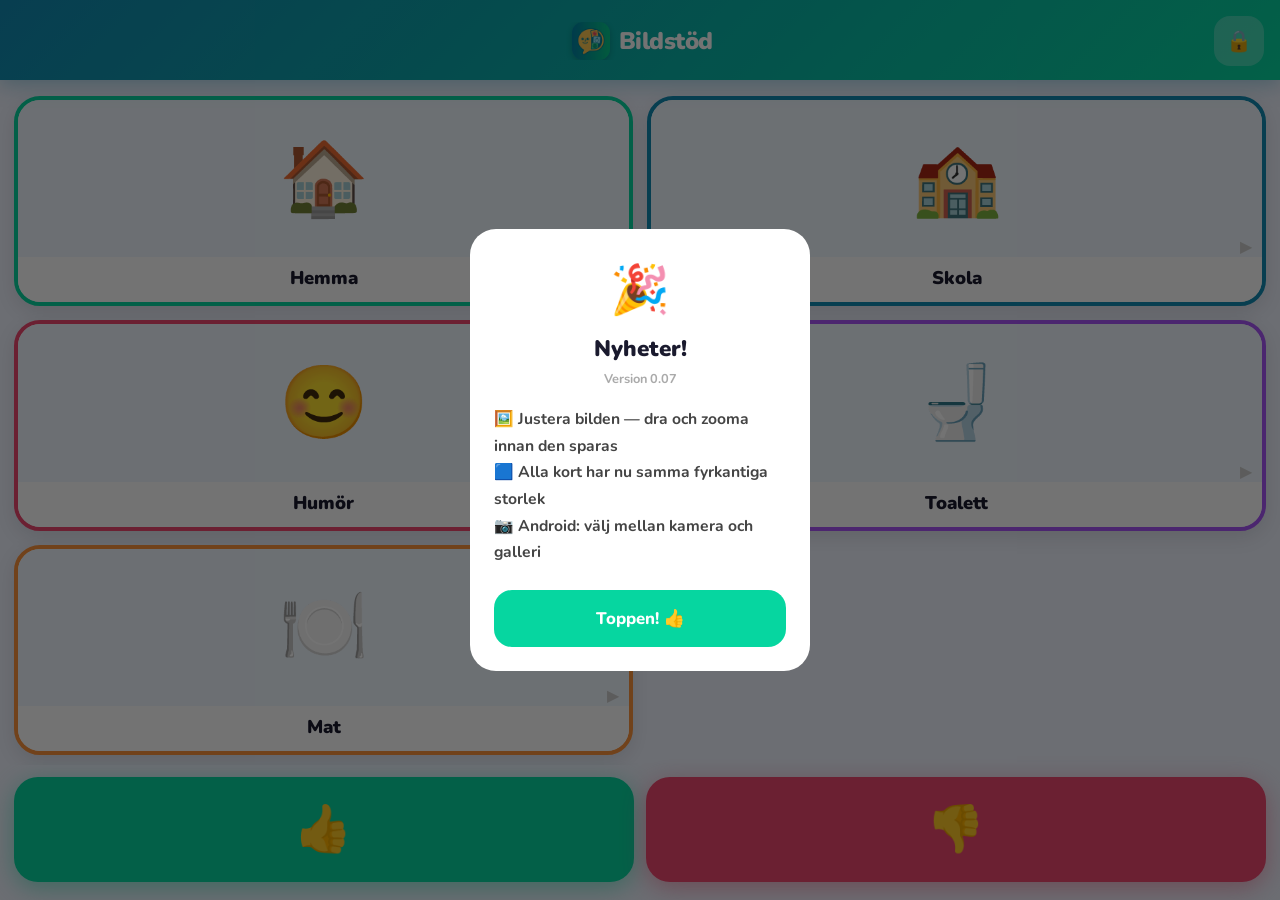
==== commit 283bf248: "Add files via upload" ====
--- a/index.html
+++ b/index.html
@@ -544,6 +544,16 @@
   </div>
 </div>
 
+<!-- VÄLJ BILDKÄLLA (Android) -->
+<div class="overlay" id="srcOverlay" style="z-index:290;align-items:center;justify-content:center">
+  <div class="modal" style="width:calc(100% - 60px);max-width:320px;border-radius:26px;padding:26px 22px;transform:none">
+    <h2 style="margin-bottom:18px">Lägg till bild</h2>
+    <button class="mbtn mb-blue" id="srcCamera">📷 Ta bild</button>
+    <button class="mbtn mb-lavender" id="srcGallery">🖼️ Välj från galleri</button>
+    <button class="mbtn mb-gray" id="srcCancel">✕ Avbryt</button>
+  </div>
+</div>
+
 <!-- BESKÄRNING -->
 <div class="overlay" id="cropOverlay">
   <div class="modal">
@@ -1026,8 +1036,27 @@
 $('c2Back').addEventListener('click',()=>{pAudio=null;$('audPrev').style.display='none';$('recIdle').style.display='';showStep('sC1');$('mTitle').textContent='Nytt bildkort';});
 
 function setPhotoArea(id,src){const a=$(id);a.innerHTML='';const img=document.createElement('img');img.src=src;a.appendChild(img);}
-$('fPhotoArea').addEventListener('click',()=>{fileTgt='folder';fileInp.removeAttribute('capture');fileInp.click();});
-$('cPhotoArea').addEventListener('click',()=>{fileTgt='card';fileInp.removeAttribute('capture');fileInp.click();});
+// iPhone visar egen kamera/galleri-meny; på Android visar vi vår egen
+const IS_IOS=/iPad|iPhone|iPod/.test(navigator.userAgent);
+let srcInput=null;
+function pickImage(inputEl){
+  if(IS_IOS){ inputEl.removeAttribute('capture'); inputEl.click(); return; }
+  srcInput=inputEl;
+  document.getElementById('srcOverlay').classList.add('open');
+}
+document.getElementById('srcCamera').addEventListener('click',()=>{
+  document.getElementById('srcOverlay').classList.remove('open');
+  if(srcInput){srcInput.setAttribute('capture','environment');srcInput.click();}
+});
+document.getElementById('srcGallery').addEventListener('click',()=>{
+  document.getElementById('srcOverlay').classList.remove('open');
+  if(srcInput){srcInput.removeAttribute('capture');srcInput.click();}
+});
+document.getElementById('srcCancel').addEventListener('click',()=>{
+  document.getElementById('srcOverlay').classList.remove('open');srcInput=null;
+});
+$('fPhotoArea').addEventListener('click',()=>{fileTgt='folder';pickImage(fileInp);});
+$('cPhotoArea').addEventListener('click',()=>{fileTgt='card';pickImage(fileInp);});
 // ── Beskärning (pan + pinch-zoom → fyrkantig bild) ──
 const cropOverlay=document.getElementById('cropOverlay');
 const cropImgEl=document.getElementById('cropImg');
@@ -1258,7 +1287,7 @@
 $('eEmojiSearch').addEventListener('input',function(){buildEEmojis(this.value);});
 
 // Edit photo
-$('ePhotoArea').addEventListener('click',()=>{eFileInput.removeAttribute('capture');eFileInput.click();});
+$('ePhotoArea').addEventListener('click',()=>{pickImage(eFileInput);});
 eFileInput.addEventListener('change',()=>{
   const file=eFileInput.files[0];if(!file)return;
   const reader=new FileReader();
@@ -1329,7 +1358,8 @@
 const APP_VERSION = '0.07';
 const WHATS_NEW = [
   '🖼️ Justera bilden — dra och zooma innan den sparas',
-  '🟦 Alla kort har nu samma fyrkantiga storlek'
+  '🟦 Alla kort har nu samma fyrkantiga storlek',
+  '📷 Android: välj mellan kamera och galleri'
 ];
 
 function showWhatsNew(){
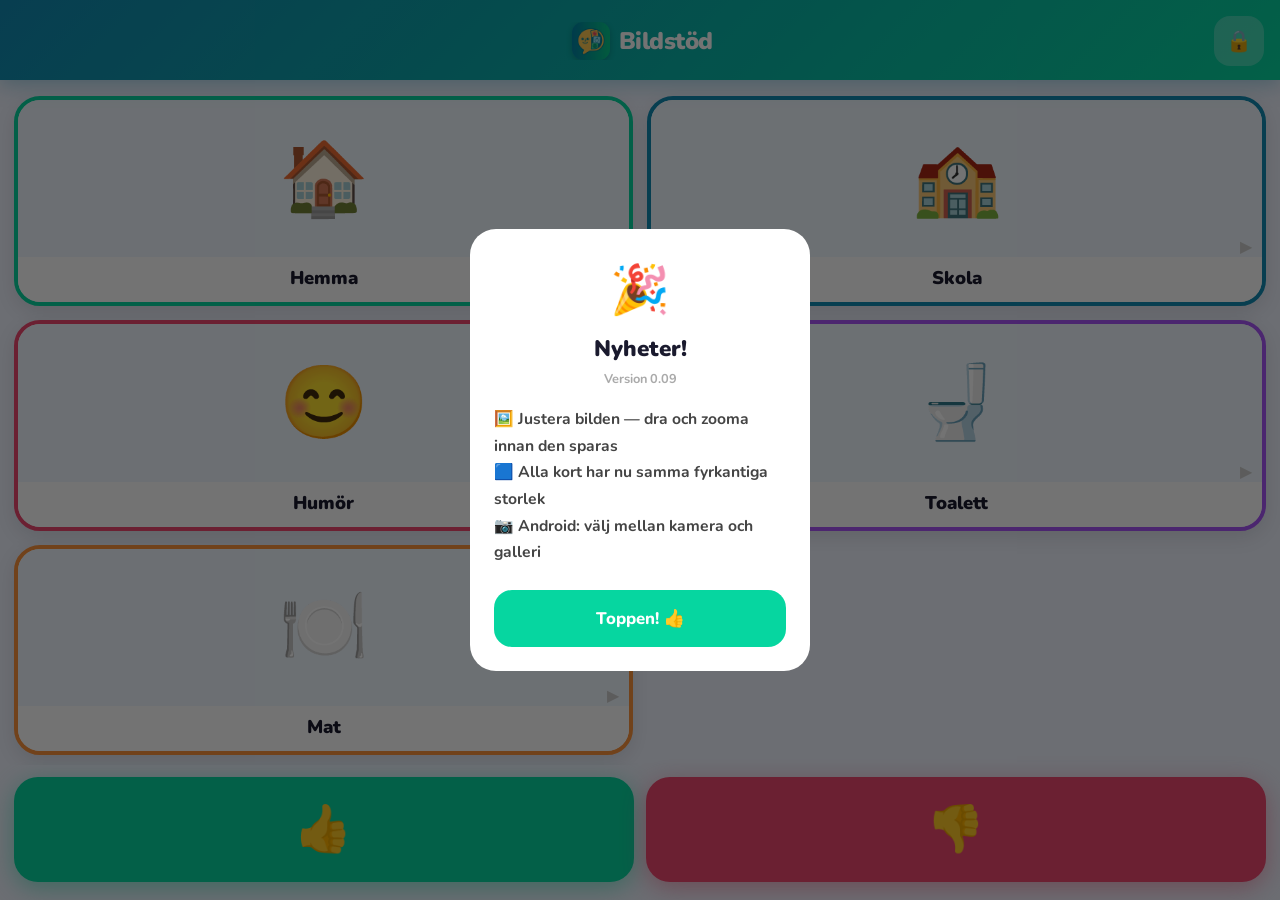
==== commit 45c029ce: "Add files via upload" ====
--- a/index.html
+++ b/index.html
@@ -570,831 +570,10 @@
 
 <div class="toast" id="toastEl"></div>
 
-<script>
-// ── DB ──
-let db;
-function openDB(){
-  return new Promise((res,rej)=>{
-    const r=indexedDB.open('BildstodV3',1);
-    r.onupgradeneeded=e=>{ if(!e.target.result.objectStoreNames.contains('nodes')) e.target.result.createObjectStore('nodes',{keyPath:'id',autoIncrement:true}); };
-    r.onsuccess=e=>{db=e.target.result;res();};
-    r.onerror=e=>rej(e.target.error);
-  });
-}
-const txS=m=>db.transaction('nodes',m||'readonly').objectStore('nodes');
-const dbAll=()=>db?new Promise((res,rej)=>{const r=txS().getAll();r.onsuccess=e=>res(e.target.result);r.onerror=rej;}):Promise.resolve([]);
-const dbAdd=n=>db?new Promise((res,rej)=>{const r=txS('readwrite').add(n);r.onsuccess=e=>res(e.target.result);r.onerror=rej;}):Promise.resolve(Math.random());
-const dbDel=id=>db?new Promise((res,rej)=>{const t=db.transaction('nodes','readwrite');t.objectStore('nodes').delete(id);t.oncomplete=res;t.onerror=rej;}):Promise.resolve();
-const dbPut=n=>db?new Promise((res,rej)=>{const r=txS('readwrite').put(n);r.onsuccess=e=>res(e.target.result);r.onerror=rej;}):Promise.resolve();
-
-// ── Confirm ──
-let confirmResolve=null;
-const confirmOverlay=document.getElementById('confirmOverlay');
-function customConfirm(msg){
-  return new Promise(resolve=>{
-    confirmResolve=resolve;
-    document.getElementById('confirmMsg').textContent=msg;
-    confirmOverlay.classList.add('open');
-  });
-}
-document.getElementById('confirmYes').addEventListener('click',()=>{ confirmOverlay.classList.remove('open'); if(confirmResolve){confirmResolve(true);confirmResolve=null;} });
-document.getElementById('confirmNo').addEventListener('click',()=>{ confirmOverlay.classList.remove('open'); if(confirmResolve){confirmResolve(false);confirmResolve=null;} });
-confirmOverlay.addEventListener('click',e=>{ if(e.target===confirmOverlay){confirmOverlay.classList.remove('open');if(confirmResolve){confirmResolve(false);confirmResolve=null;}} });
-
-// ── PIN ──
-const PIN_KEY='bildstod_pin';
-const getPin=()=>localStorage.getItem(PIN_KEY)||'1234';
-const setPin=p=>localStorage.setItem(PIN_KEY,p);
-let isAdult=false, pinBuffer='';
-
-function setAdult(val){
-  isAdult=val;
-  document.body.classList.toggle('adult',val);
-  document.getElementById('header').classList.toggle('adult-mode',val);
-  document.getElementById('adultBar').classList.toggle('show',val);
-  document.getElementById('lockBtn').textContent=val?'🔓':'🔒';
-  document.getElementById('addBtn').classList.toggle('hidden',!val);
-  render();
-}
-
-const pinOverlay=document.getElementById('pinOverlay');
-function openPinModal(isMenu){
-  pinBuffer='';
-  const show=isMenu&&isAdult;
-  document.getElementById('pinTitle').textContent=show?'🔓 Vuxenläge aktivt':'🔒 Vuxenläge';
-  document.getElementById('pinSubtitle').textContent=show?'':'Ange PIN-kod';
-  document.getElementById('pinError').textContent='';
-  document.getElementById('pinHint').style.display=show?'none':'';
-  document.getElementById('pinDisplay').style.display=show?'none':'';
-  document.getElementById('theNumpad').style.display=show?'none':'';
-  document.getElementById('changePinArea').classList.toggle('show',show);
-  document.getElementById('newPin1').value='';
-  document.getElementById('newPin2').value='';
-  updateDots();
-  pinOverlay.classList.add('open');
-}
-function closePinModal(){
-  pinOverlay.classList.remove('open'); pinBuffer='';
-  document.getElementById('pinDisplay').style.display='';
-  document.getElementById('theNumpad').style.display='';
-  document.getElementById('changePinArea').classList.remove('show');
-}
-function updateDots(){ for(let i=0;i<4;i++){const d=document.getElementById('d'+i);d.classList.remove('filled','error');if(i<pinBuffer.length)d.classList.add('filled');} }
-function showPinError(){ for(let i=0;i<4;i++)document.getElementById('d'+i).classList.add('error'); document.getElementById('pinError').textContent='Fel PIN-kod, försök igen'; setTimeout(()=>{pinBuffer='';updateDots();document.getElementById('pinError').textContent='';},900); }
-
-document.querySelectorAll('.numpad-btn[data-n]').forEach(btn=>{
-  btn.addEventListener('click',()=>{
-    if(pinBuffer.length>=4)return;
-    pinBuffer+=btn.dataset.n; updateDots();
-    if(pinBuffer.length===4) setTimeout(()=>{ if(pinBuffer===getPin()){closePinModal();setAdult(true);toast('Vuxenläge aktiverat 🔓');}else showPinError(); },120);
-  });
-});
-document.getElementById('pinDel').addEventListener('click',()=>{pinBuffer=pinBuffer.slice(0,-1);updateDots();document.getElementById('pinError').textContent='';});
-document.getElementById('pinCancel').addEventListener('click',closePinModal);
-document.getElementById('lockNowBtn').addEventListener('click',()=>{closePinModal();setAdult(false);toast('Låst 🔒');});
-
-// ── Dragspel i vuxenmenyn ──
-document.querySelectorAll('.acc-head').forEach(head=>{
-  head.addEventListener('click',()=>{
-    const section=head.parentElement;
-    const wasOpen=section.classList.contains('open');
-    // Stäng alla
-    document.querySelectorAll('.acc-section').forEach(s=>s.classList.remove('open'));
-    // Öppna den man tryckte på (om den var stängd)
-    if(!wasOpen) section.classList.add('open');
-  });
-});
-
-// ── Mörkt läge ──
-function applyDarkMode(on){
-  document.body.classList.toggle('dark',on);
-  const btn=document.getElementById('darkModeBtn');
-  if(btn) btn.textContent = on ? '🌙 Mörkt läge: På' : '🌙 Mörkt läge: Av';
-}
-let darkMode = localStorage.getItem('bildstod_dark') === '1';
-applyDarkMode(darkMode);
-document.getElementById('darkModeBtn').addEventListener('click',()=>{
-  darkMode = !darkMode;
-  localStorage.setItem('bildstod_dark', darkMode ? '1' : '0');
-  applyDarkMode(darkMode);
-  toast(darkMode ? 'Mörkt läge på 🌙' : 'Ljust läge på ☀️');
-});
-
-// ── Håll skärmen vaken (Wake Lock) ──
-let wakeLock = null;
-async function requestWakeLock(){
-  try{
-    if('wakeLock' in navigator){
-      wakeLock = await navigator.wakeLock.request('screen');
-    }
-  }catch(e){ /* ej kritiskt om det nekas */ }
-}
-// Återta wake lock när appen blir synlig igen (den släpps automatiskt när man byter app)
-document.addEventListener('visibilitychange',()=>{
-  if(document.visibilityState === 'visible') requestWakeLock();
-});
-requestWakeLock();
-
-// ── Stöd appen ──
-document.getElementById('supportBtn').addEventListener('click',()=>{
-  window.open('https://hihat.io/bildstd','_blank');
-});
-
-// ── Säkerhetskopiera (export) ──
-document.getElementById('exportBtn').addEventListener('click',async()=>{
-  try{
-    const data={ version:1, exportedAt:new Date().toISOString(), nodes:all };
-    const json=JSON.stringify(data);
-    const blob=new Blob([json],{type:'application/json'});
-    const url=URL.createObjectURL(blob);
-    const a=document.createElement('a');
-    const d=new Date();
-    const stamp=d.getFullYear()+'-'+String(d.getMonth()+1).padStart(2,'0')+'-'+String(d.getDate()).padStart(2,'0');
-    a.href=url;
-    a.download='bildstod-backup-'+stamp+'.json';
-    document.body.appendChild(a);
-    a.click();
-    document.body.removeChild(a);
-    setTimeout(()=>URL.revokeObjectURL(url),1000);
-    toast('Säkerhetskopia sparad! 📤');
-  }catch(err){ toast('Fel: '+err.message); }
-});
-
-// ── Återställ (import) ──
-document.getElementById('importBtn').addEventListener('click',()=>document.getElementById('importFileInput').click());
-document.getElementById('importFileInput').addEventListener('change',function(){
-  const file=this.files[0]; if(!file) return;
-  const reader=new FileReader();
-  reader.onload=async e=>{
-    try{
-      const data=JSON.parse(e.target.result);
-      if(!data.nodes||!Array.isArray(data.nodes)){ toast('Ogiltig fil ❌'); return; }
-      const ok=await customConfirm('Återställ '+data.nodes.length+' kort? Detta ersätter alla nuvarande kort.');
-      if(!ok) return;
-      // Clear existing
-      for(const n of [...all]) await dbDel(n.id);
-      all=[];
-      // Import new (let DB assign fresh ids, remap parent relations)
-      const idMap={};
-      // First pass: add all nodes without parent links, record new ids
-      const sorted=[...data.nodes].sort((a,b)=>(a.id||0)-(b.id||0));
-      for(const node of sorted){
-        const oldId=node.id;
-        const copy={ parentId:node.parentId, type:node.type, name:node.name, emoji:node.emoji||null, imageData:node.imageData||null, audioData:node.audioData||null, createdAt:node.createdAt||Date.now() };
-        const newId=await dbAdd(copy);
-        copy.id=newId;
-        idMap[oldId]=newId;
-        all.push(copy);
-      }
-      // Second pass: fix parentId references to new ids
-      for(const node of all){
-        if(node.parentId!=null && idMap[node.parentId]!=null){
-          node.parentId=idMap[node.parentId];
-          await dbPut(node);
-        }
-      }
-      nav=[];
-      render();
-      closePinModal();
-      toast('Återställt! ✅');
-    }catch(err){ toast('Fel vid återställning: '+err.message); }
-  };
-  reader.readAsText(file);
-  this.value='';
-});
-pinOverlay.addEventListener('click',e=>{if(e.target===pinOverlay)closePinModal();});
-document.getElementById('lockBtn').addEventListener('click',()=>openPinModal(isAdult));
-document.getElementById('savePinBtn').addEventListener('click',()=>{
-  const p1=String(document.getElementById('newPin1').value).trim();
-  const p2=String(document.getElementById('newPin2').value).trim();
-  if(!/^\d{4}$/.test(p1)){toast('PIN måste vara 4 siffror!');return;}
-  if(p1!==p2){toast('PIN-koderna matchar inte!');return;}
-  setPin(p1);toast('PIN-kod ändrad! ✅');
-  document.getElementById('newPin1').value='';document.getElementById('newPin2').value='';
-});
-
-// ── State ──
-let all=[], nav=[], curAudio=null;
-const pid=()=>nav.length?nav[nav.length-1].id:null;
-const kids=p=>all.filter(n=>(n.parentId??null)===(p??null));
-const COLORS=['c0','c1','c2','c3','c4','c5'];
-// Emoji data: [emoji, keywords...]
-const EMOJI_DATA = [
-  ['🏠','hemma','hus','hem'],['🏫','skola','klassrum'],['😊','glad','lycklig','nöjd'],['🚽','toalett','bajsa','kiss','wc','toa'],
-  ['🍽️','mat','äta','tallrik'],['🌳','träd','natur','skog'],['🎮','spela','spel','gaming'],['📚','böcker','läsa','studera'],
-  ['🎨','måla','konst','rita'],['🚗','bil','köra','åka'],['💊','medicin','tablett','piller'],['🛁','bada','badkar'],
-  ['🐶','hund','valp'],['🎵','musik','sjunga','sång'],['⚽','fotboll','sparka','boll'],['🌈','regnbåge','färger'],
-  ['🧸','nalle','leksak','björn'],['🍎','äpple','frukt'],['😴','sova','trött','sömnig','natt'],['😢','ledsen','gråter','arg','trist'],
-  ['😡','arg','ilsken','sur'],['😂','skratta','roligt','kul'],['❤️','kärlek','hjärta','älska'],['⭐','stjärna','bra','guld'],
-  ['🌙','natt','måne','sova'],['☀️','sol','soligt','varmt','dag'],['🌧️','regn','regnig','väder'],['❄️','snö','vinter','kallt','is'],
-  ['🔥','eld','varmt','brand'],['🎂','tårta','födelsedag','kaka'],['🍕','pizza','mat'],['🍔','hamburgare','mat'],
-  ['🍜','nudlar','soppa','mat'],['🥛','mjölk','dricka'],['🧃','juice','dricka','saft'],['🍌','banan','frukt'],
-  ['🍓','jordgubbe','frukt','bär'],['🥕','morot','grönsak'],['🧁','muffins','kaka','söt'],['🍦','glass','söt','kall'],
-  ['🐱','katt','morrande'],['🐰','kanin','hare'],['🐸','groda','grön'],['🦁','lejon','djur'],['🐘','elefant','stor','grå'],
-  ['🦋','fjäril','insekt','vacker'],['🐟','fisk','hav','simma'],['🦄','enhörning','magisk'],['🐔','höna','fågel'],['🐺','varg','djur'],
-  ['👕','tröja','kläder'],['👟','sko','kläder','springa'],['🎒','ryggsäck','skola','väska'],['🛏️','säng','sova','vila'],
-  ['🪥','tandborste','tänder','borsta'],['🧴','tvål','tvätta','hygien'],['🚿','duscha','tvätta','hygien'],['🪞','spegel','titta'],
-  ['🚪','dörr','öppna','stäng'],['🛋️','soffa','sitta','vila'],['✏️','penna','skriva','rita'],['📏','linjal','mäta','skola'],
-  ['🖍️','krita','färg','rita'],['📐','vinkelhake','skola','mäta'],['🔔','klocka','ringa','ljud'],['📱','telefon','mobil'],
-  ['💻','dator','skriva'],['🎸','gitarr','musik'],['🥁','trummor','musik'],['🎹','piano','musik'],['🚌','buss','åka','resa'],
-  ['🚲','cykel','cykla','åka'],['✈️','flygplan','resa','flyga'],['🚑','ambulans','sjukhus','hjälp'],['🏥','sjukhus','doktor','sjuk'],
-  ['🏪','affär','handla','butik'],['🌺','blomma','vacker','växt'],['🌻','solros','blomma','gul'],['🍀','klöver','grön','tur'],
-  ['🌵','kaktus','taggig','öken'],['🎄','julgran','jul','grön'],['🏖️','strand','hav','sommar','sol'],['🏔️','berg','natur','högt'],
-  ['🎡','pariserhjul','nöjesfält','rolig'],['🏊','simma','pool','vatten'],['🚴','cykla','sport'],['🏋️','gym','träning','stark'],
-  ['🤸','gymnastik','sport','röra sig'],['💪','stark','muskel','bra'],['👋','hej','vinka','hälsa'],['🙏','snälla','tack','be'],
-  ['👀','se','titta','ögon'],['💤','sova','trött','vila'],['🤒','sjuk','feber','kall'],['🩹','plåster','sår','ont'],
-  ['💉','spruta','vaccination','sjuk'],['🩺','läkare','doktor','undersökning'],['🧩','pussel','spel','leka'],['🎯','mål','prick'],
-  ['🏆','vinna','trofé','bäst','mästare'],['🥇','guld','vinna','bäst'],['🎁','present','gåva','födelsedag'],['🎉','fest','fira','kul'],
-  ['🎈','ballong','fest','fira'],['🔑','nyckel','öppna','lås'],['🪴','krukväxt','blomma','inne'],['🧺','korg','tvätt'],
-  ['🧹','sopborste','städa','rent'],['🍳','steka','laga mat','pannkaka'],['☕','kaffe','varmt','dricka'],
-  ['🥱','gäspa','trött','uttråkad'],['🤗','kram','glad','varm'],['😰','nervös','rädd','svettig'],['🤔','fundera','tänka'],
-  ['🤢','illamående','spy','sjuk'],['😱','rädd','chockad','skrämd'],['🥳','fira','fest','glad'],['😎','cool','solglasögon'],
-  ['🤓','nördig','glasögon','smart'],['😇','snäll','ängel'],['🥰','kärlek','söt','glad'],['😤','frusterad','arg','fnys'],
-  ['🙄','trött','ögon','trist'],['😶','tyst','mun','ingen'],['🤐','tyst','mun','prata inte'],['😬','nervös','konstigt'],
-  ['🤧','nysning','förkyld','sjuk'],['🤮','spy','illamående','sjuk'],['🥵','varm','het','svett'],['🥶','kall','frys','frusen'],
-  ['🫁','lungor','andas'],['🧠','hjärna','tänka','smart'],['🦷','tand','tänder'],['👁️','öga','se','titta'],
-  ['👃','näsa','lukta'],['👅','tunga','smaka'],['🤲','händer','hålla'],['🫶','hjärta','händer','kärlek'],
-  ['🙌','klappar','bra','hurra'],['👏','klappa','bra','applåd'],['✌️','fred','seger','två'],
-  ['🎓','student','examen','skola'],['🏡','hus','hem','trädgård'],['🌡️','termometer','feber','temperatur'],
-];
-
-function buildEmojis(filter=''){
-  const row=document.getElementById('emojiRow');
-  row.innerHTML='';
-  const q=filter.toLowerCase().trim();
-  const filtered=q
-    ? EMOJI_DATA.filter(d=>d.slice(1).some(k=>k.includes(q)))
-    : EMOJI_DATA;
-  if(filtered.length===0){
-    const msg=document.createElement('div');
-    msg.style.cssText='color:#bbb;font-weight:700;font-size:.9rem;padding:16px 10px;white-space:nowrap';
-    msg.textContent='Inga emojis hittades';
-    row.appendChild(msg);
-    return;
-  }
-  filtered.forEach(d=>{
-    const em=d[0];
-    const b=document.createElement('button');b.className='eopt';b.textContent=em;
-    if(pEmoji===em) b.classList.add('sel');
-    b.addEventListener('click',()=>{
-      pEmoji=em;
-      row.querySelectorAll('.eopt').forEach(x=>x.classList.remove('sel'));
-      b.classList.add('sel');
-    });
-    row.appendChild(b);
-  });
-}
-
-// Emoji search
-document.getElementById('emojiSearch').addEventListener('input',function(){ buildEmojis(this.value); });
-
-// ── Toast ──
-const toastEl=document.getElementById('toastEl');
-function toast(msg){toastEl.textContent=msg;toastEl.classList.add('show');setTimeout(()=>toastEl.classList.remove('show'),2300);}
-
-// ── Render ──
-const grid=document.getElementById('grid');
-const emptyEl=document.getElementById('empty');
-const appTitle=document.getElementById('appTitle');
-const backBtn=document.getElementById('backBtn');
-
-function render(){
-  grid.querySelectorAll('.card').forEach(c=>c.remove());
-  // Update title to show current level name
-  const current=nav.length?nav[nav.length-1]:null;
-  if(current){
-    appTitle.innerHTML='';
-    const t=document.createElement('span');t.className='title-text';
-    t.textContent=(current.emoji||'📁')+' '+current.name;
-    appTitle.appendChild(t);
-  } else {
-    appTitle.innerHTML='<img class="title-icon" src="icon-192.png" alt=""><span class="title-text">Bildstöd</span>';
-  }
-  backBtn.classList.toggle('hidden',nav.length===0);
-
-  const children=kids(pid());
-  if(!children.length){
-    emptyEl.style.display='';
-    emptyEl.querySelector('h2').textContent=nav.length?'Tomt här inne':'Välkommen!';
-    emptyEl.querySelector('p').innerHTML=(!isAdult&&!all.length)
-      ?'Lås upp vuxenläget (🔒)<br>för att lägga till kort.'
-      :(isAdult?'Tryck <strong>+</strong> för att lägga till.':'');
-    return;
-  }
-  emptyEl.style.display='none';
-
-  children.forEach(node=>{
-    const isF=node.type==='folder';
-    const el=document.createElement('div');
-    el.className=`card ${COLORS[(node.id||0)%6]}${isF?' folder':''}`;
-
-    const vis=document.createElement('div'); vis.className='card-visual';
-    if(node.imageData){ const img=document.createElement('img');img.src=node.imageData;img.alt=node.name;vis.appendChild(img); }
-    else { const em=document.createElement('div');em.className='big-emoji';em.textContent=node.emoji||(isF?'📁':'🖼️');vis.appendChild(em); }
-    el.appendChild(vis);
-
-    const lbl=document.createElement('div');lbl.className='card-label';lbl.textContent=node.name||'…';el.appendChild(lbl);
-
-    if(isF){ const arr=document.createElement('div');arr.className='folder-arrow';arr.textContent='▶';el.appendChild(arr); }
-    else if(node.audioData){ const b=document.createElement('div');b.className='audio-badge';b.textContent='🔊';el.appendChild(b); }
-
-    const del=document.createElement('button');del.className='card-del';del.textContent='✕';
-    del.addEventListener('click',async e=>{
-      e.stopPropagation();e.preventDefault();
-      if(!isAdult)return;
-      const count=isF?all.filter(n=>n.parentId===node.id).length:0;
-      const msg=isF&&count>0?`Ta bort "${node.name}" och allt inuti (${count} objekt)?`:`Ta bort "${node.name}"?`;
-      const ok=await customConfirm(msg);
-      if(ok){await delRecursive(node.id);render();toast('Borttaget 🗑️');}
-    });
-    el.appendChild(del);
-
-    const edit=document.createElement('button');edit.className='card-edit';edit.textContent='✏️';
-    edit.addEventListener('click',e=>{
-      e.stopPropagation();e.preventDefault();
-      if(!isAdult)return;
-      openEditModal(node);
-    });
-    el.appendChild(edit);
-
-    el.addEventListener('click',()=>{
-      if(isF){nav.push({id:node.id,name:node.name,emoji:node.emoji});render();}
-      else playCard(node,el);
-    });
-    grid.appendChild(el);
-  });
-}
-
-function playCard(node,el){
-  if(curAudio){curAudio.pause();curAudio=null;}
-  el.classList.add('playing');setTimeout(()=>el.classList.remove('playing'),420);
-  if(node.audioData){const a=new Audio(node.audioData);curAudio=a;a.play().catch(()=>toast('Kunde inte spela ljud'));}
-  else if('speechSynthesis' in window&&node.name){const u=new SpeechSynthesisUtterance(node.name);u.lang='sv-SE';u.rate=0.85;u.pitch=1.1;speechSynthesis.speak(u);}
-  else toast('Inget ljud inspelat 🔇');
-}
-
-async function delRecursive(id){
-  for(const c of all.filter(n=>n.parentId===id))await delRecursive(c.id);
-  await dbDel(id);all=all.filter(n=>n.id!==id);
-}
-
-backBtn.addEventListener('click',()=>{nav.pop();render();});
-// ── Ja/Nej med egen röst (fallback: talsyntes) ──
-let yesNoPlayer=null;
-function playYesNo(key,fallbackWord){
-  const data=localStorage.getItem(key);
-  if(data){
-    try{
-      if(yesNoPlayer){yesNoPlayer.pause();}
-      yesNoPlayer=new Audio(data);
-      yesNoPlayer.play();
-      return;
-    }catch(e){}
-  }
-  speak(fallbackWord);
-}
-document.getElementById('yesBtn').addEventListener('click',()=>playYesNo('bildstod_yes_audio','Ja'));
-document.getElementById('noBtn').addEventListener('click',()=>playYesNo('bildstod_no_audio','Nej'));
-function speak(w){if(!('speechSynthesis' in window))return;const u=new SpeechSynthesisUtterance(w);u.lang='sv-SE';u.rate=0.85;speechSynthesis.speak(u);}
-
-// ── Spela in egen Ja/Nej-röst (vuxenmeny) ──
-let ynMediaRec=null, ynChunks=[], ynTarget=null;
-function ynUpdateUI(){
-  const yes=localStorage.getItem('bildstod_yes_audio');
-  const no=localStorage.getItem('bildstod_no_audio');
-  const yp=document.getElementById('yesAudPrev'), np=document.getElementById('noAudPrev');
-  if(yes){yp.src=yes;yp.style.display='block';document.getElementById('delYesBtn').style.display='';}
-  else{yp.style.display='none';yp.removeAttribute('src');document.getElementById('delYesBtn').style.display='none';}
-  if(no){np.src=no;np.style.display='block';document.getElementById('delNoBtn').style.display='';}
-  else{np.style.display='none';np.removeAttribute('src');document.getElementById('delNoBtn').style.display='none';}
-}
-async function ynStartRec(target){
-  try{
-    const stream=await navigator.mediaDevices.getUserMedia({audio:true});
-    ynTarget=target; ynChunks=[];
-    const opts=MediaRecorder.isTypeSupported('audio/webm')?{mimeType:'audio/webm'}:{};
-    ynMediaRec=new MediaRecorder(stream,opts);
-    ynMediaRec.ondataavailable=e=>{if(e.data.size>0)ynChunks.push(e.data);};
-    ynMediaRec.onstop=()=>{
-      stream.getTracks().forEach(t=>t.stop());
-      const blob=new Blob(ynChunks,{type:ynMediaRec.mimeType||'audio/webm'});
-      const r=new FileReader();
-      r.onload=e=>{
-        try{
-          localStorage.setItem(ynTarget==='yes'?'bildstod_yes_audio':'bildstod_no_audio',e.target.result);
-          ynUpdateUI();
-          toast('Inspelat! ✅');
-        }catch(err){ toast('Kunde inte spara – ljudet är för långt'); }
-      };
-      r.readAsDataURL(blob);
-      document.getElementById('yesNoRecActive').style.display='none';
-      document.getElementById('recYesBtn').style.display='';
-      document.getElementById('recNoBtn').style.display='';
-    };
-    ynMediaRec.start();
-    document.getElementById('yesNoRecActive').style.display='';
-    document.getElementById('recYesBtn').style.display='none';
-    document.getElementById('recNoBtn').style.display='none';
-  }catch{toast('Mikrofonåtkomst nekad 🎙️');}
-}
-document.getElementById('recYesBtn').addEventListener('click',()=>ynStartRec('yes'));
-document.getElementById('recNoBtn').addEventListener('click',()=>ynStartRec('no'));
-document.getElementById('yesNoStopBtn').addEventListener('click',()=>{if(ynMediaRec&&ynMediaRec.state==='recording')ynMediaRec.stop();});
-document.getElementById('delYesBtn').addEventListener('click',()=>{localStorage.removeItem('bildstod_yes_audio');ynUpdateUI();toast('Borttaget');});
-document.getElementById('delNoBtn').addEventListener('click',()=>{localStorage.removeItem('bildstod_no_audio');ynUpdateUI();toast('Borttaget');});
-ynUpdateUI();
-
-// ── Add ──
-const addOverlay=document.getElementById('addOverlay');
-const fileInp=document.getElementById('fileInput');
-const audioFileInp=document.getElementById('audioFileInput');
-let pImg=null,pAudio=null,pEmoji=null,fileTgt=null,mediaRec=null,audioChunks=[];
-const $=id=>document.getElementById(id);
-const stepIds=['s0','sF','sC1','sC2'];
-function showStep(id){stepIds.forEach(s=>$(s).classList.remove('active'));$(id).classList.add('active');}
-function openAddModal(){if(!isAdult)return;resetAdd();addOverlay.classList.add('open');}
-function closeAddModal(){addOverlay.classList.remove('open');stopRec();}
-function resetAdd(){
-  pImg=null;pAudio=null;pEmoji=null;fileTgt=null;
-  $('fName').value='';$('cName').value='';
-  $('fPhotoArea').innerHTML='<div class="pt-hint"><span>📷</span><small>Bild (valfritt)</small></div>';
-  $('cPhotoArea').innerHTML='<div class="pt-hint"><span>📷</span><small>Tryck för att ta bild</small></div>';
-  $('aMini').innerHTML='';$('audPrev').style.display='none';$('audPrev').src='';
-  $('recIdle').style.display='';$('recActive').style.display='none';
-  $('recordBtn').textContent='🎙️ Spela in direkt';
-  fileInp.value='';audioFileInp.value='';
-  const es=document.getElementById('emojiSearch');if(es)es.value='';
-  buildEmojis();showStep('s0');$('mTitle').textContent='Lägg till';
-}
-$('addBtn').addEventListener('click',openAddModal);
-addOverlay.addEventListener('click',e=>{if(e.target===addOverlay)closeAddModal();});
-$('s0Cancel').addEventListener('click',closeAddModal);
-$('chooseFolder').addEventListener('click',()=>{showStep('sF');$('mTitle').textContent='Ny kategori';});
-$('chooseCard').addEventListener('click',()=>{showStep('sC1');$('mTitle').textContent='Nytt bildkort';});
-$('fBack').addEventListener('click',()=>{showStep('s0');$('mTitle').textContent='Lägg till';});
-$('c1Back').addEventListener('click',()=>{showStep('s0');$('mTitle').textContent='Lägg till';});
-$('c2Back').addEventListener('click',()=>{pAudio=null;$('audPrev').style.display='none';$('recIdle').style.display='';showStep('sC1');$('mTitle').textContent='Nytt bildkort';});
-
-function setPhotoArea(id,src){const a=$(id);a.innerHTML='';const img=document.createElement('img');img.src=src;a.appendChild(img);}
-// iPhone visar egen kamera/galleri-meny; på Android visar vi vår egen
-const IS_IOS=/iPad|iPhone|iPod/.test(navigator.userAgent);
-let srcInput=null;
-function pickImage(inputEl){
-  if(IS_IOS){ inputEl.removeAttribute('capture'); inputEl.click(); return; }
-  srcInput=inputEl;
-  document.getElementById('srcOverlay').classList.add('open');
-}
-document.getElementById('srcCamera').addEventListener('click',()=>{
-  document.getElementById('srcOverlay').classList.remove('open');
-  if(srcInput){srcInput.setAttribute('capture','environment');srcInput.click();}
-});
-document.getElementById('srcGallery').addEventListener('click',()=>{
-  document.getElementById('srcOverlay').classList.remove('open');
-  if(srcInput){srcInput.removeAttribute('capture');srcInput.click();}
-});
-document.getElementById('srcCancel').addEventListener('click',()=>{
-  document.getElementById('srcOverlay').classList.remove('open');srcInput=null;
-});
-$('fPhotoArea').addEventListener('click',()=>{fileTgt='folder';pickImage(fileInp);});
-$('cPhotoArea').addEventListener('click',()=>{fileTgt='card';pickImage(fileInp);});
-// ── Beskärning (pan + pinch-zoom → fyrkantig bild) ──
-const cropOverlay=document.getElementById('cropOverlay');
-const cropImgEl=document.getElementById('cropImg');
-const cropViewEl=document.getElementById('cropView');
-const cropZoomEl=document.getElementById('cropZoom');
-let cropCb=null;
-const CS={nw:0,nh:0,s:1,minS:1,maxS:1,tx:0,ty:0,V:300};
-
-function openCropper(dataUrl,cb){
-  cropCb=cb;
-  const im=new Image();
-  im.onload=()=>{
-    CS.nw=im.naturalWidth; CS.nh=im.naturalHeight;
-    CS.V=cropViewEl.clientWidth||300;
-    CS.minS=Math.max(CS.V/CS.nw, CS.V/CS.nh);
-    CS.maxS=CS.minS*5;
-    CS.s=CS.minS; CS.tx=0; CS.ty=0;
-    cropImgEl.src=dataUrl;
-    cropZoomEl.value=0;
-    cropOverlay.classList.add('open');
-    requestAnimationFrame(()=>{ CS.V=cropViewEl.clientWidth||300; CS.minS=Math.max(CS.V/CS.nw,CS.V/CS.nh); CS.maxS=CS.minS*5; CS.s=CS.minS; applyCrop(); });
-  };
-  im.src=dataUrl;
-}
-function clampCrop(){
-  CS.s=Math.min(Math.max(CS.s,CS.minS),CS.maxS);
-  const hx=Math.max(0,(CS.nw*CS.s-CS.V)/2), hy=Math.max(0,(CS.nh*CS.s-CS.V)/2);
-  CS.tx=Math.min(Math.max(CS.tx,-hx),hx);
-  CS.ty=Math.min(Math.max(CS.ty,-hy),hy);
-}
-function applyCrop(){
-  clampCrop();
-  cropImgEl.style.transform='translate(calc(-50% + '+CS.tx+'px), calc(-50% + '+CS.ty+'px)) scale('+CS.s+')';
-  cropImgEl.style.width=CS.nw+'px';
-  const pct=(CS.s-CS.minS)/(CS.maxS-CS.minS)*100;
-  cropZoomEl.value=isFinite(pct)?pct:0;
-}
-cropZoomEl.addEventListener('input',function(){
-  const mid={x:0,y:0};
-  const ns=CS.minS+(this.value/100)*(CS.maxS-CS.minS);
-  CS.tx=mid.x-(mid.x-CS.tx)*(ns/CS.s);
-  CS.ty=mid.y-(mid.y-CS.ty)*(ns/CS.s);
-  CS.s=ns; applyCrop();
-});
-// Pekare: 1 finger = dra, 2 fingrar = nyp
-const cropPts=new Map();
-let lastDist=0;
-cropViewEl.addEventListener('pointerdown',e=>{
-  cropViewEl.setPointerCapture(e.pointerId);
-  cropPts.set(e.pointerId,{x:e.clientX,y:e.clientY});
-  if(cropPts.size===2){
-    const p=[...cropPts.values()];
-    lastDist=Math.hypot(p[0].x-p[1].x,p[0].y-p[1].y);
-  }
-});
-cropViewEl.addEventListener('pointermove',e=>{
-  if(!cropPts.has(e.pointerId))return;
-  const prev=cropPts.get(e.pointerId);
-  const cur={x:e.clientX,y:e.clientY};
-  if(cropPts.size===1){
-    CS.tx+=cur.x-prev.x; CS.ty+=cur.y-prev.y;
-    cropPts.set(e.pointerId,cur); applyCrop();
-  } else if(cropPts.size===2){
-    cropPts.set(e.pointerId,cur);
-    const p=[...cropPts.values()];
-    const d=Math.hypot(p[0].x-p[1].x,p[0].y-p[1].y);
-    if(lastDist>0){
-      const rect=cropViewEl.getBoundingClientRect();
-      const mx=(p[0].x+p[1].x)/2-rect.left-rect.width/2;
-      const my=(p[0].y+p[1].y)/2-rect.top-rect.height/2;
-      const ns=Math.min(Math.max(CS.s*(d/lastDist),CS.minS),CS.maxS);
-      CS.tx=mx-(mx-CS.tx)*(ns/CS.s);
-      CS.ty=my-(my-CS.ty)*(ns/CS.s);
-      CS.s=ns; applyCrop();
-    }
-    lastDist=d;
-  }
-});
-function cropPointerEnd(e){ cropPts.delete(e.pointerId); if(cropPts.size<2)lastDist=0; }
-cropViewEl.addEventListener('pointerup',cropPointerEnd);
-cropViewEl.addEventListener('pointercancel',cropPointerEnd);
-cropViewEl.addEventListener('wheel',e=>{
-  e.preventDefault();
-  const rect=cropViewEl.getBoundingClientRect();
-  const mx=e.clientX-rect.left-rect.width/2, my=e.clientY-rect.top-rect.height/2;
-  const ns=Math.min(Math.max(CS.s*(e.deltaY<0?1.08:0.92),CS.minS),CS.maxS);
-  CS.tx=mx-(mx-CS.tx)*(ns/CS.s); CS.ty=my-(my-CS.ty)*(ns/CS.s);
-  CS.s=ns; applyCrop();
-},{passive:false});
-document.getElementById('cropDone').addEventListener('click',()=>{
-  const out=document.createElement('canvas');
-  out.width=600; out.height=600;
-  const srcSize=CS.V/CS.s;
-  const cx=CS.nw/2-CS.tx/CS.s, cy=CS.nh/2-CS.ty/CS.s;
-  out.getContext('2d').drawImage(cropImgEl,cx-srcSize/2,cy-srcSize/2,srcSize,srcSize,0,0,600,600);
-  const sq=out.toDataURL('image/jpeg',0.8);
-  cropOverlay.classList.remove('open');
-  if(cropCb)cropCb(sq);
-  cropCb=null;
-});
-document.getElementById('cropCancel').addEventListener('click',()=>{
-  cropOverlay.classList.remove('open'); cropCb=null;
-});
-
-fileInp.addEventListener('change',()=>{
-  const file=fileInp.files[0];if(!file)return;
-  const reader=new FileReader();
-  reader.onload=e=>{
-    openCropper(e.target.result,sq=>{
-      pImg=sq;
-      if(fileTgt==='folder')setPhotoArea('fPhotoArea',pImg);
-      else{setPhotoArea('cPhotoArea',pImg);updateAMini();}
-    });
-  };reader.readAsDataURL(file);fileInp.value='';
-});
-function updateAMini(){const m=$('aMini');m.innerHTML='';if(pImg){const i=document.createElement('img');i.src=pImg;m.appendChild(i);}}
-$('uploadAudioBtn').addEventListener('click',()=>audioFileInp.click());
-audioFileInp.addEventListener('change',()=>{
-  const file=audioFileInp.files[0];if(!file)return;
-  const reader=new FileReader();
-  reader.onload=e=>{pAudio=e.target.result;$('audPrev').src=pAudio;$('audPrev').style.display='block';toast('Ljudfil inläst! ✅');};
-  reader.readAsDataURL(file);audioFileInp.value='';
-});
-$('saveFolder').addEventListener('click',async()=>{
-  try {
-    const nameEl = document.getElementById('fName');
-    const name = nameEl ? nameEl.value.trim() : '';
-    if(!name){ toast('Skriv ett namn! ✏️'); return; }
-    const parentId = pid();
-    const node = { parentId: parentId, type:'folder', name: name, emoji: pEmoji||null, imageData: pImg||null, audioData: null, createdAt: Date.now() };
-    const id = await dbAdd(node);
-    node.id = id;
-    all.push(node);
-    render();
-    closeAddModal();
-    toast('Kategori sparad! 📁');
-  } catch(err) {
-    toast('Fel: ' + err.message);
-  }
-});
-$('goAudio').addEventListener('click',()=>{
-  if(!pImg){toast('Ta en bild först! 📷');return;}
-  if(!$('cName').value.trim()){toast('Skriv ett namn! ✏️');return;}
-  updateAMini();showStep('sC2');$('mTitle').textContent='Spela in ljud';
-});
-$('recordBtn').addEventListener('click',startRec);
-$('stopBtn').addEventListener('click',stopRec);
-async function startRec(){
-  try{
-    const stream=await navigator.mediaDevices.getUserMedia({audio:true});
-    audioChunks=[];const opts=MediaRecorder.isTypeSupported('audio/webm')?{mimeType:'audio/webm'}:{};
-    mediaRec=new MediaRecorder(stream,opts);
-    mediaRec.ondataavailable=e=>{if(e.data.size>0)audioChunks.push(e.data);};
-    mediaRec.onstop=()=>{
-      stream.getTracks().forEach(t=>t.stop());
-      const blob=new Blob(audioChunks,{type:mediaRec.mimeType||'audio/webm'});
-      const r=new FileReader();r.onload=e=>{pAudio=e.target.result;$('audPrev').src=pAudio;$('audPrev').style.display='block';};r.readAsDataURL(blob);
-      $('recActive').style.display='none';$('recIdle').style.display='';$('recordBtn').textContent='🎙️ Spela in igen';
-    };
-    mediaRec.start();$('recIdle').style.display='none';$('recActive').style.display='';
-  }catch{toast('Mikrofonåtkomst nekad 🎙️');}
-}
-function stopRec(){if(mediaRec&&mediaRec.state==='recording')mediaRec.stop();}
-async function saveCard(skip){
-  try {
-    stopRec();
-    const name=$('cName').value.trim();
-    if(!pImg||!name){toast('Bild och namn krävs!');return;}
-    const node={parentId:pid(),type:'card',name,emoji:null,imageData:pImg,audioData:skip?null:(pAudio||null),createdAt:Date.now()};
-    const id=await dbAdd(node);node.id=id;all.push(node);render();closeAddModal();toast('Bildkort sparat! 🎉');
-  } catch(err) {
-    toast('Fel: ' + err.message);
-  }
-}
-$('saveCard').addEventListener('click',()=>saveCard(false));
-$('skipAudio').addEventListener('click',()=>saveCard(true));
-
-// ── Edit Modal ──
-const editOverlay=document.getElementById('editOverlay');
-const eFileInput=document.getElementById('eFileInput');
-const eAudioFileInput=document.getElementById('eAudioFileInput');
-let editNode=null, eImg=null, eAudio=null, eEmoji=null, eMediaRec=null, eAudioChunks=[];
-
-function openEditModal(node){
-  editNode=node;
-  eImg=node.imageData||null;
-  eAudio=node.audioData||null;
-  eEmoji=node.emoji||null;
-  const isF=node.type==='folder';
-  $('editTitle').textContent=isF?'Redigera kategori':'Redigera bildkort';
-  $('eName').value=node.name||'';
-  // Photo
-  if(eImg) setPhotoArea('ePhotoArea',eImg);
-  else $('ePhotoArea').innerHTML='<div class="pt-hint"><span>📷</span><small>Tryck för att byta bild</small></div>';
-  // Emoji picker only for folders
-  if(isF){
-    $('eEmojiWrap').style.display='';
-    $('eEmojiSearch').value='';
-    buildEEmojis();
-  } else {
-    $('eEmojiWrap').style.display='none';
-  }
-  // Audio
-  if(eAudio){ $('eAudPrev').src=eAudio; $('eAudPrev').style.display='block'; $('eRemoveAudioBtn').style.display=''; }
-  else { $('eAudPrev').style.display='none'; $('eAudPrev').src=''; $('eRemoveAudioBtn').style.display='none'; }
-  $('eRecActive').style.display='none';
-  $('eRecordBtn').textContent='🎙️ Spela in nytt ljud';
-  editOverlay.classList.add('open');
-}
-function closeEditModal(){ editOverlay.classList.remove('open'); stopERec(); editNode=null; }
-
-editOverlay.addEventListener('click',e=>{if(e.target===editOverlay)closeEditModal();});
-$('eCancel').addEventListener('click',closeEditModal);
-
-// Edit emoji picker
-function buildEEmojis(filter=''){
-  const row=$('eEmojiRow');row.innerHTML='';
-  const q=filter.toLowerCase().trim();
-  const filtered=q?EMOJI_DATA.filter(d=>d.slice(1).some(k=>k.includes(q))):EMOJI_DATA;
-  if(filtered.length===0){const m=document.createElement('div');m.style.cssText='color:#bbb;font-weight:700;font-size:.9rem;padding:16px 10px;white-space:nowrap';m.textContent='Inga emojis hittades';row.appendChild(m);return;}
-  filtered.forEach(d=>{
-    const em=d[0];const b=document.createElement('button');b.className='eopt';b.textContent=em;
-    if(eEmoji===em)b.classList.add('sel');
-    b.addEventListener('click',()=>{eEmoji=em;row.querySelectorAll('.eopt').forEach(x=>x.classList.remove('sel'));b.classList.add('sel');});
-    row.appendChild(b);
-  });
-}
-$('eEmojiSearch').addEventListener('input',function(){buildEEmojis(this.value);});
-
-// Edit photo
-$('ePhotoArea').addEventListener('click',()=>{pickImage(eFileInput);});
-eFileInput.addEventListener('change',()=>{
-  const file=eFileInput.files[0];if(!file)return;
-  const reader=new FileReader();
-  reader.onload=e=>{
-    openCropper(e.target.result,sq=>{
-      eImg=sq;
-      setPhotoArea('ePhotoArea',eImg);
-      eEmoji=null; // photo overrides emoji
-    });
-  };reader.readAsDataURL(file);eFileInput.value='';
-});
-
-// Edit audio
-$('eRecordBtn').addEventListener('click',startERec);
-$('eStopBtn').addEventListener('click',stopERec);
-async function startERec(){
-  try{
-    const stream=await navigator.mediaDevices.getUserMedia({audio:true});
-    eAudioChunks=[];const opts=MediaRecorder.isTypeSupported('audio/webm')?{mimeType:'audio/webm'}:{};
-    eMediaRec=new MediaRecorder(stream,opts);
-    eMediaRec.ondataavailable=e=>{if(e.data.size>0)eAudioChunks.push(e.data);};
-    eMediaRec.onstop=()=>{
-      stream.getTracks().forEach(t=>t.stop());
-      const blob=new Blob(eAudioChunks,{type:eMediaRec.mimeType||'audio/webm'});
-      const r=new FileReader();r.onload=e=>{eAudio=e.target.result;$('eAudPrev').src=eAudio;$('eAudPrev').style.display='block';$('eRemoveAudioBtn').style.display='';};r.readAsDataURL(blob);
-      $('eRecActive').style.display='none';$('eRecordBtn').textContent='🎙️ Spela in igen';
-    };
-    eMediaRec.start();$('eRecActive').style.display='';$('eRecordBtn').style.display='none';
-  }catch{toast('Mikrofonåtkomst nekad 🎙️');}
-}
-function stopERec(){if(eMediaRec&&eMediaRec.state==='recording'){eMediaRec.stop();$('eRecordBtn').style.display='';}}
-$('eUploadAudioBtn').addEventListener('click',()=>eAudioFileInput.click());
-eAudioFileInput.addEventListener('change',()=>{
-  const file=eAudioFileInput.files[0];if(!file)return;
-  const reader=new FileReader();
-  reader.onload=e=>{eAudio=e.target.result;$('eAudPrev').src=eAudio;$('eAudPrev').style.display='block';$('eRemoveAudioBtn').style.display='';toast('Ljudfil inläst! ✅');};
-  reader.readAsDataURL(file);eAudioFileInput.value='';
-});
-$('eRemoveAudioBtn').addEventListener('click',()=>{
-  eAudio=null;$('eAudPrev').style.display='none';$('eAudPrev').src='';$('eRemoveAudioBtn').style.display='none';toast('Ljud borttaget');
-});
-
-// Save edit
-$('eSave').addEventListener('click',async()=>{
-  try{
-    stopERec();
-    const name=$('eName').value.trim();
-    if(!name){toast('Skriv ett namn! ✏️');return;}
-    editNode.name=name;
-    editNode.imageData=eImg||null;
-    editNode.audioData=eAudio||null;
-    if(editNode.type==='folder') editNode.emoji=eEmoji||null;
-    // Update in DB: delete old, add updated (keep same id via put)
-    await dbPut(editNode);
-    render();closeEditModal();toast('Ändringar sparade! ✅');
-  }catch(err){toast('Fel: '+err.message);}
-});
-
-// ── Seed ──
-const DEFAULTS=[{name:'Hemma',emoji:'🏠'},{name:'Skola',emoji:'🏫'},{name:'Humör',emoji:'😊'},{name:'Toalett',emoji:'🚽'},{name:'Mat',emoji:'🍽️'}];
-async function seed(){
-  if(all.filter(n=>(n.parentId??null)===null).length>0)return;
-  for(const d of DEFAULTS){const node={parentId:null,type:'folder',name:d.name,emoji:d.emoji,imageData:null,audioData:null,createdAt:Date.now()};const id=await dbAdd(node);node.id=id;all.push(node);}
-}
-
-// ── Vad är nytt popup ──
-// Ändra APP_VERSION + WHATS_NEW vid varje uppdatering
-const APP_VERSION = '0.07';
-const WHATS_NEW = [
-  '🖼️ Justera bilden — dra och zooma innan den sparas',
-  '🟦 Alla kort har nu samma fyrkantiga storlek',
-  '📷 Android: välj mellan kamera och galleri'
-];
-
-function showWhatsNew(){
-  const seen = localStorage.getItem('bildstod_seen_version');
-  if(seen === APP_VERSION) return; // redan sett denna version
-  document.getElementById('wnVersion').textContent = 'Version ' + APP_VERSION;
-  const list = document.getElementById('wnList');
-  list.innerHTML = '';
-  WHATS_NEW.forEach(item=>{
-    const div=document.createElement('div');
-    div.textContent = item;
-    list.appendChild(div);
-  });
-  document.getElementById('whatsNewOverlay').classList.add('open');
-}
-document.getElementById('wnClose').addEventListener('click',()=>{
-  document.getElementById('whatsNewOverlay').classList.remove('open');
-  localStorage.setItem('bildstod_seen_version', APP_VERSION);
-});
-
-async function init(){
-  if('serviceWorker' in navigator){ try{ navigator.serviceWorker.register('sw.js'); }catch(e){} }
-  try {
-    await openDB();
-    all = await dbAll();
-    await seed();
-  } catch(e) {
-    // IndexedDB blocked (e.g. Claude app preview) — run in memory-only mode
-    all = [];
-    console.warn('IndexedDB ej tillgänglig, kör utan lagring:', e);
-  }
-  render();
-  showWhatsNew();
-}
-init();
-</script>
+<script>// © 2025 ratso0. Alla rättigheter förbehållna.
+// Bildstöd - AAC-app för barn och tonåringar
+// Obehörig kopiering eller distribution är förbjuden.
+
+const a0_0x4463ae=a0_0x17da;function a0_0x1263(){const _0x37f507=['pgrPDIbJBgfZCZ0IChqTAgLUDci+phnWyw4+8j+tTZWVC3bHBJ48C21HBgW+qMLSzcaODMfSzNjPDhqPpc9ZBwfSBd48l2rPDJ4','u2TYAxyGzxr0ig5HBw4HiokCJ++4JW','zvjLBw92zuf1zgLVqNrU','z2XHC3m','C29WCge','AgRdPhjUyq','DMfJy2LUyxrPB24','BgfUzW','C8o2Da','D25mAxn0','Agv0','yMRdTNjU','CgfYzw50swq','C2TYW6rTza','C29S','zM9SzgvYlwfYCM93','BxvU','DhjPBq','ywr1Bhq','A2LZCW','C3zLDhq','BCoLBa','C2TPCef1zgLV','zK5HBwu','y3jVCfzPzxC','CMLUz2e','BwfNAxnR','Dg9ju09tDhjPBMC','mJa5mJi5m3ntvhrHzG','ChjLDMvUDerLzMf1Bhq','B25KyxrHyxzHAwXHyMXL','D2HHDhnozxDpDMvYBgf5','8j+oME+4JYbtCgvSysbPBIbPz2vU','C29SCM9Z','BM9cDg4','s3vUzguGAw50zsbZCgvSysbSANvK','ywzMW6rY','CgLUq2fUy2vS','8j+wVo+4JW','C29Sz2XHC8o2z29U','mtK2mJe5oeLdAe50Ca','ChGPksbZy2fSzsG','A2fRDhvZ','ySoKC3q','sw5ZCgvSyxqHiokCHq','C3rHDgu','z2v0','EwvZ','A2XHC3nYDw0','z2v0sxrLBq','Aw1WB3j0rMLSzuLUChv0','yMLSzhn0B2rFEwvZx2f1zgLV','z29bDwrPBW','CxvLCNLtzwXLy3rVCKfSBa','BwLUuW','C29TBwfY','CgfYC2u','8j+uKYbwDxHLBMZdPgDLigfRDgL2Da','igTVCNq/ierLDhrHigvYC8oKDhrLCIbHBgXHig51DMfYyw5KzsbRB3j0lG','y2XHC3nmAxn0','zSo2CMT5Bgq','zMLSzxm','CgL0y2G','BwLTzvr5Cgu','Dg9Nz2XL','DMfSDwu','BwvKAwnPBG','uMvKAwDLCMeGA2f0zwDVCMK','Aw5Uzxjive1m','CgLUrgvS','tmoLC3qG8j+uKG','DhjHBNnSyxrLkgnHBgmOltuWjsaRia','vg9TDcbOW6rYigLUBMu','zgvSwwvZqNrU','C21HCNq','qMLSzhn0B2rwmW','C0mY','Aw1Hz2uVANbLzW','y05HBwu','yMvYzW','muHNt3LRtW','y29UzMLYBu92zxjSyxK','zw1VAMLtzwfYy2G','W6rWCgXL','CMvJB3jKAw5N','CMvJB3jKqNrU','y2fUDMfZ','s2f0zwDVCMKGC3bHCMfKisdWN5ob','ChjHDgeGAw50zq','C3jJq2fUy2vS','z2XHC8o2z29U','yMfSBg9UzW','Amo2z3q','zMLZAW','D2fRzuXVy2S','BCoLBge','DSoKzgvY','tgP1zcbIB3j0DgfNzxq','vMvYC2LVBIa','yMLSzhn0B2qTyMfJA3vWlq','ueLoig3dPxn0zsb2yxjHidqGC2LMzNjVCIe','ChvZC2vS','W7zWCg5H','AwXSyw3dPwvUzgu','y2HVy2THza','CgLHBM8','DgL0Dge','BM9Kzxm','BM93','BwvZC2fNzq','yu1PBMK','C2v0qxr0CMLIDxrL','Cg9PBNrLCMrVD24','B3bLBG','zMLYyq','BxvMzMLUCW','C2vYDMLJzvDVCMTLCG','C3bLBa','nte2mda4qKnvA0vv','zvnHDMu','zw5OW7zYBMLUzW','ueLolwTVzgvYBMeGBwf0y2HHCIbPBNrLiq','CgLUrxjYB3i','BCoKDge','C2vS','qMLSzcbVy2GGBMfTBIbRCSoKDNmH','z2v0vxnLCK1LzgLH','zvjLy0fJDgL2zq','ywr1BhqTBw9Kzq','B25JB21WBgv0zq','AM9YzgD1yMjL','pgrPDIbJBgfZCZ0IChqTAgLUDci+phnWyw4+8j+tTZWVC3bHBJ48C21HBgW+vhj5y2SGzSo2CIbHDhqGDgeGyMLSzdWVC21HBgW+pc9KAxy+','C3rVCa','DmoKBMrLCG','ySoKCG','C3bHCMTH','Cg9PBNrLCKLK','Cg9VBa','C3vY','BMfSBgu','y2fYzc1SywjLBa','zgfYA01VzgvcDg4','y2fWDhvYzq','Amo2BMe','C29SAwD0','mc4Woq','lMfJyY1Zzwn0Aw9U','DmoKBMTH','z2v0vhjHy2TZ','AxnuExbLu3vWCg9YDgvK','EwvZtM9szwnby3rPDMu','DgfSBhjPAW','BNLZBMLUzW','yM9SBa','BMfTzq','zwXLzMfUDa','W6rUz2vS','C2v0sxrLBq','zg9RDg9Y','AhLNAwvU','A8oKCMXLAW','A2fSBa','C2XPy2u','lMPZB24','CMvJswrSzq','A2fUAw4','8j+wVo+4JYbkDxn0zxjHigjPBgrLBIdIGjqGzhjHig9JAcb6B29TysbPBM5HBIbKzw4GC3bHCMfZ','W6rSC2TH','AhvUza','z3jVzge','zw1VAMK','z3ldTM4','C2L6zq','C8oLBMC','C3rVCej0BG','zwrPDe92zxjSyxK','BgvRyq','DhvUz2e','DgfIBgv0Da','AgfTyNvYz2fYzq','CMvHzefZvgv4Da','z3LT','W7zNB24','y3jLyxrLzef0','DgvZDa','D2HLzwW','C29YDa','zSo2zgvSC2vKywC','DMLSyq','C3rHCNq','mtiZna','AgRdPhj0yq','BMv3ugLUmq','DhLWzq','y2XPzw50wa','BSoKC2e','C27dPgXSyq','DMLZAwjPBgL0EwnOyw5Nzq','AgLKzgvU','A8o2CMe','y2HHBMDLugLUqxjLyq','CMvNAxn0zxi','yMLNlwvTB2PP','AgvTBwe','C2TV','BmoLCW','DgfUzgjVCNn0zq','DmoLCNrH','C3rYAw5NAwz5','C2LTBwe','Bwf4','ywrKrxzLBNrmAxn0zw5LCG','zM9SzgvY','twLRCM9MB27dPxrRB21ZDcbUzwTHzcdWN46z77Ip','C3bLzwnOu3LUDgHLC2LZ','EwvZqNrU','8j+mOE+4JW','y3jVCenHBMnLBa','CMvJqwn0AxzL','zgf0B3i','ntuWmJC4CffVrMfg','CgLUvgL0Bgu','yw1IDwXHBNm','DSoKEhq','CgfYzw50rwXLBwvUDa','8j+pLU+4JW','8j+mMsbnW7zYA3qGBmoKz2u6ifddPq','CxvLCNLtzwXLy3rVCG','AmoKBMrLCG','AhvZ','8j+BI++4JW','8j+BJ++4JW','Aw5JBhvKzxm','D25wzxjZAw9U','C3zLDhrPzW','EwvZqxvKuhjLDG','y2fYzca','Dg9HC3rfBa','BwLU','z2L0yxjY','C29Tzq','D2fYBG','8j+nVE+4JW','rMvSihzPzcddPxrLCNn0W6rSBg5PBMC6ia','Bwf0','DhldPg5PBMC','BgvUz3rO','Dgv4DenVBNrLBNq','BgvMDa','C3bHBG','pgLTzYbJBgfZCZ0IDgL0BguTAwnVBIiGC3jJpsjPy29Ulte5mI5WBMCIigfSDd0IiJ48C3bHBIbJBgfZCZ0IDgL0BguTDgv4Dci+qMLSzhn0W7zKpc9ZCgfUpG','CMvJwwvZqNrU','8j+oME+4JYbtCgvSysbPBIbKAxjLA3q','zvn0B3bcDg4','qM9YDhrHz2v0','W7zNyq','yxbWvgL0Bgu','8j+rGE+4JW','zvbOB3rVqxjLyq','C3jJq2fTzxjH','DhBdPhr0yq','zgvSDgfz','lMnHCMq','8j+oME+4JYbtCgvSysbPBIbUExr0igXQDwq','DgfUza','z3ldTM5ZywS','lMvVChq','s3vUzguGAw50zsbZCgfYysdIGjmGBgP1zgv0imoKCIbMW7zYigZdPw5NDa','yNv0AwS','zMLSzuLUChv0','yxvKAw9gAwXLsw5WDxq','Chv0','DMLZAwjSzq','CMvNBMldPwDL','CML0yq','DhldTNr0','zhjHD0LTywDL','CMvJtM9cDg4','C21HA2e','CgXHEwLUzW','AgRdPgXW','AgfUzgXH','zmo2CNi','u3bLBgeGAw4GBgP1za','C3vWCg9YDej0BG','Aw5WDxq','C3jJ','yNjH','DgHLtNvTCgfK','yxvKAw8VD2vIBq','yxvKAw9eyxrH','z3jPza','Dg9mB3DLCKnHC2u','y1bOB3rVqxjLyq','CgXHEq','CMf0zq','Aw1WB3j0qNrU','CZbdyw5JzwW','qM9YDhrHz2v0ipcFL5hVUi8','A2fMzMu','ChGPlcbJywXJkc01mcuGkYa','yZjcywnR','BwvKAwfezxzPy2vZ','y2HVB3nLrM9SzgvY','zw1VAMLsB3C','y2HVB3nLq2fYza','BhLJA2XPzW','y2XPzw50wq','DhBdPhr0','C3rVCfbYB3bHz2f0Aw9U','zMvZDa','8j+pLo+4JW','Aw1N','BMf0DxjHBeHLAwDODa','yw5Kyxm','8j+mMsbnW7zYA3qGBmoKz2u6ief2','yMLSzhn0B2rFBM9FyxvKAw8','zMX5z2e','tgP1C3qGBmoKz2uGCmoLiokyGo+4JW','Bw9IAwW','yxvKAw8TyMfKz2u','rMvSoIa','y3jVCeLTzW','DMfYBxq','zgvSzxrL','zw9WDa','CgLUt3zLCMXHEq','Aw1Hz2veyxrH','C3jJr2fSBgvYEq','CMvHzhDYAxrL','zunHBMnLBa','y2HHBMDL','z2v0q29UDgv4Da','y3jVCfPVB20','Bg9JA05VD0j0BG','zgvStM9cDg4','DhjPC3q','CgLUu3vIDgL0Bgu','DhLZDa','mJiYm0LdBhznwa','y29UzMLYBu5V','iIbVy2GGywXSDcbPBNv0AsaO','y2XPy2S','ChvZAa','C3bVCNq','CMvHzg9UBhK','tmoLCYb1ChaGDNv4zw5SW6rNzxqGkpcFLjiPpgjYpMBdTNiGyxr0igZdPgDNysb0AwXSigTVCNqU','yNvZCW','DMLUBMe','CM9SAwC','igzVBgrLCG','BgvKC2vU','DMfJA2vY','DgvSzwzVBG','CMvTB3zLsxrLBq','tNKGA2f0zwDVCMK','z2v0rgf0zq','y29UzMLYBvLLCW','ywrKqNrU','8j+uKIbwDxHLBMZdPgDL','zgfN','zw52AxjVBM1LBNq','Bw9YB3q','C3yTu0u','C2P1A2H1CW','yxbWBgLJyxrPB24VANnVBG','DhjHBNnMB3jT','z2XHza','C2TVzW','DgfYz2v0','8j+mP++4JW','BhvRDge','DhjVzSoP','C2v0ug9PBNrLCKnHChr1CMu','DMLUA2vSAgfRzq','BMv3ugLUmG','z2v0rwXLBwvUDej5swq','zSoLz2vS','zNj1C3rLCMfK','vSoKBgTVBw1LBIe','BMvYDSo2CW','8j+pI++4JW','B25LCNjVCG','AgvPz2H0','A29UC3rPz3q','Cg9PBNrLCM1VDMu','C2v0','z3vS','CgvUBMe','y29SB3i6i2jIyJTMB250lxDLAwDODdO3mda7zM9UDc1ZAxPLoI45CMvTo3bHzgrPBMC6mtzWEcaXmhb4o3DOAxrLlxnWywnLoM5VD3jHCa','twf0','zxjYB3i','tNL0DcbIAwXKA29YDa','yMLSzhn0B2rFC2vLBL92zxjZAw9U','yNv0Dg9U','CgfYAxnLCMHQDwW','yM9KEq','zuvTB2PPv3jHCa','CMvTB3zL','C3rHCMS','Dhj1Bw1VCG','zNj1C2vU','C27dTG','BM9bDwrqCMv2','C3bLywS','DMf0DgvU','AgvHzgvY','A3j1A3BdPhH0','ywrKt3zLCMXHEq','y29UzMLYBu1ZzW','vNv4zw5SW6rNzsbHA3rPDMvYyxqG8j+uKW','B25ZDwnJzxnZ','W4v0zxjZDmoKBgX0isdINiu','CgLUrgLZCgXHEq','zNjLza','B25SB2fK','C2P1AW','BMf0Dxi','W7zRzw4','CMv2B2TLt2jQzwn0vvjm','y29UDgfPBNm','zgLZCgXHEq','zM9YrwfJAa','z2v0qwXS','y3jLyxrLrwXLBwvUDa','zMvIzxi','C292yq','yxbWBmoLza','Dg9W','tMvQ','C2L0Dge','DMLZAwjPBgL0Evn0yxrL','z3vSza','C2TVBge','zgf0yq','zMRdPhjPBa','zgP1CG','y2XPzw50v2LKDgG','ywrK','C2HVDW','AgvT','C3bYDxrH','AmoKBhnH','A2fSBhq','zNj1A3q','zMLSDgvY','C8oLCG','y2fYza','z2v0qM91BMrPBMDdBgLLBNrszwn0','zuf1zfbYzxy','yMLSzhn0B2rFCgLU','BMf0Da','C8o2Bw5PzW','C3r5Bgu','CMvZB2X2zq','yMLSzhn0B2rFzgfYAW','D2LKDgG','CMvTB3zLq2HPBgq','Aw5ZzwT0','BmoKA2fYzq','DMLUDgvY','y2fYzc1LzgL0','BwRdTMXR','zuzPBgvjBNb1Da','CMvZDwX0','ChjPy2S','zhjPy2TH','W6r0yq','ywn0AxzL','C2f2zunHCMq','BxvZAwS','C0mX','y3nZvgv4Da','zgf0yxnLDa','yxbWzw5Kq2HPBgq','DhldPgrNW6vYza','tCo2CMT0igZdPgDLihddPsdWN4Yz','zg93BMXVywq','z3ldPq','yZfcywnR','tmoKz2CGDgLSBa','yM9YC3rH','CMvHzefZrgf0yvvsta','y3LRzwW','Cg9PBNrLCNvW','C29MzMe','mJi4mdG2nxPbrKLfBW','ChjLC2vUDa','C2vNzxi','C3r1zgvUDa','DMfYBq','BCoLBMu','yMXVBw1H','AhLWB3q','zw1WDhK','zuvTB2PPu2vHCMnO','y2fYzc1KzwW','A3vS','A2fRyq','W4v0zxjZDmoKBgWG','CgLUsgLUDa','DgvYBw9TzxrLCG','C3jJt3zLCMXHEq','yMfKA2fY','BNvKBgfY','z2fTAw5N','CSoKzgq','qMLSzgTVCNqGC3bHCMf0isdWN46j','C3rVCG','ywr1Bhrcyxi','y2fYzc12Axn1ywW','x2jSyw5R','zNvUzgvYyq','sw5NysbLBw9QAxmGAgL0DgfKzxm','CMvUDa','BvrPDgXL','t2DPBhrPzYbMAwWG4P2m','mtK4mezzAvnsDa','ANvPy2u','z3ldPxrLCG','Bwf4uW','8j+FPIbbBgXHigTVCNqGAgfYig51ihnHBw1Higz5CMTHBNrPz2eGC3rVCMXLAW','zLbOB3rVqxjLyq','DhjHBNnHy3rPB24','zMX5z3bSyw4','vg9HBgv0Da','B25ZDg9W','BNLJA2vS','y2XHC3noyw1L','AgfYzq','uMvKAwDLCMeGyMLSzgTVCNq','yxvKuhjLDG','A2XHChbH','zwrPDfrPDgXL','zuvTB2PPuM93','Dg9eyxrHvvjm','zvjLy29Yzej0BG','CMvXDwvZDa','CgfKu3rHCNq','CMvNBMLN','Dxr0CSoLA2fK','y29VBa','DgfJAW','8j+wJE+4JW','yMXVy2S','DhvY','tgP1zgzPBcbPBMZdPhn0isdINiu','A2ZdPgrLCG','BM9Uzq','BxvZA2vS','Cg9W','C3rYyw5K','CSo2CMeGC2LN','ywX0','Aw5Uzq','zKjHy2S','CMvTB3zLqxr0CMLIDxrL','D25dBg9Zzq','BSo2AMvZzSoKBhq','C2TYAxzH','EwvZtM9tDg9WqNrU','mJK5mZK2me1ZC1vhwq','AwXZA2vU','BhvUz29Y','A3jPDge','zSoKCMDLCG','zgL2','Cgf1C2u','W6vRyq','DhldTMPH','BCoKC3rHCMu','z2v0rNvSBfLLyxi','ig9IAMvRDcK/','zu5HBwu','zvvWBg9Hzef1zgLVqNrU','C3tdPg5N','DgvTCgvYyxr1CG','Bw9YCMfUzgu'];a0_0x1263=function(){return _0x37f507;};return a0_0x1263();}(function(_0x541399,_0x4821f7){const _0x2d26f5=a0_0x17da,_0x421e7c=_0x541399();while(!![]){try{const _0x5d93f0=parseInt(_0x2d26f5(0x117))/0x1*(parseInt(_0x2d26f5(0x13d))/0x2)+-parseInt(_0x2d26f5(0x21a))/0x3*(parseInt(_0x2d26f5(0x8a))/0x4)+-parseInt(_0x2d26f5(0x2ad))/0x5+-parseInt(_0x2d26f5(0x1a3))/0x6+parseInt(_0x2d26f5(0xe3))/0x7+parseInt(_0x2d26f5(0xb6))/0x8+parseInt(_0x2d26f5(0xef))/0x9;if(_0x5d93f0===_0x4821f7)break;else _0x421e7c['push'](_0x421e7c['shift']());}catch(_0x1d5d32){_0x421e7c['push'](_0x421e7c['shift']());}}}(a0_0x1263,0x393f9));let db;function openDB(){return new Promise((_0x1c59bd,_0x2013d9)=>{const _0x1d0206=a0_0x17da,_0x50ab05=indexedDB[_0x1d0206(0x138)](_0x1d0206(0x112),0x1);_0x50ab05['onupgradeneeded']=_0x33c620=>{const _0x51951c=_0x1d0206;if(!_0x33c620[_0x51951c(0x238)][_0x51951c(0x297)]['objectStoreNames']['contains'](_0x51951c(0x132)))_0x33c620[_0x51951c(0x238)][_0x51951c(0x297)]['createObjectStore'](_0x51951c(0x132),{'keyPath':'id','autoIncrement':!![]});},_0x50ab05[_0x1d0206(0x262)]=_0x217f28=>{const _0x57579f=_0x1d0206;db=_0x217f28['target'][_0x57579f(0x297)],_0x1c59bd();},_0x50ab05[_0x1d0206(0x245)]=_0x58a6c7=>_0x2013d9(_0x58a6c7[_0x1d0206(0x238)]['error']);});}const txS=_0x198a61=>db[a0_0x4463ae(0x90)](a0_0x4463ae(0x132),_0x198a61||a0_0x4463ae(0x220))['objectStore'](a0_0x4463ae(0x132)),dbAll=()=>db?new Promise((_0x3e74d5,_0x317821)=>{const _0x32cb2c=a0_0x4463ae,_0x5eec25=txS()[_0x32cb2c(0x26e)]();_0x5eec25[_0x32cb2c(0x262)]=_0x5984be=>_0x3e74d5(_0x5984be[_0x32cb2c(0x238)]['result']),_0x5eec25[_0x32cb2c(0x245)]=_0x317821;}):Promise[a0_0x4463ae(0x28d)]([]),dbAdd=_0xa29ddf=>db?new Promise((_0x7555e9,_0xa4c95a)=>{const _0x23ea1f=a0_0x4463ae,_0x2e243d=txS(_0x23ea1f(0x210))[_0x23ea1f(0x27d)](_0xa29ddf);_0x2e243d['onsuccess']=_0x112eaa=>_0x7555e9(_0x112eaa[_0x23ea1f(0x238)][_0x23ea1f(0x297)]),_0x2e243d[_0x23ea1f(0x245)]=_0xa4c95a;}):Promise[a0_0x4463ae(0x28d)](Math['random']()),dbDel=_0x1b7d95=>db?new Promise((_0x283a93,_0x5e6d38)=>{const _0x206cc1=a0_0x4463ae,_0x7062dc=db[_0x206cc1(0x90)](_0x206cc1(0x132),_0x206cc1(0x210));_0x7062dc['objectStore'](_0x206cc1(0x132))[_0x206cc1(0x20b)](_0x1b7d95),_0x7062dc[_0x206cc1(0x148)]=_0x283a93,_0x7062dc[_0x206cc1(0x245)]=_0x5e6d38;}):Promise[a0_0x4463ae(0x28d)](),dbPut=_0x5b0c13=>db?new Promise((_0x1ec4b8,_0x55f260)=>{const _0x28f3c6=a0_0x4463ae,_0x25b639=txS(_0x28f3c6(0x210))[_0x28f3c6(0x1d6)](_0x5b0c13);_0x25b639[_0x28f3c6(0x262)]=_0x49b3e3=>_0x1ec4b8(_0x49b3e3[_0x28f3c6(0x238)]['result']),_0x25b639[_0x28f3c6(0x245)]=_0x55f260;}):Promise[a0_0x4463ae(0x28d)]();let confirmResolve=null;const confirmOverlay=document[a0_0x4463ae(0x23f)](a0_0x4463ae(0x118));function customConfirm(_0x52a7a5){return new Promise(_0x3eeba1=>{const _0x30240b=a0_0x17da;confirmResolve=_0x3eeba1,document[_0x30240b(0x23f)](_0x30240b(0x260))[_0x30240b(0x1be)]=_0x52a7a5,confirmOverlay[_0x30240b(0x102)]['add'](_0x30240b(0x138));});}document[a0_0x4463ae(0x23f)](a0_0x4463ae(0x22c))[a0_0x4463ae(0x19a)]('click',()=>{const _0x4a2dd6=a0_0x4463ae;confirmOverlay[_0x4a2dd6(0x102)]['remove'](_0x4a2dd6(0x138)),confirmResolve&&(confirmResolve(!![]),confirmResolve=null);}),document[a0_0x4463ae(0x23f)](a0_0x4463ae(0x21b))[a0_0x4463ae(0x19a)]('click',()=>{const _0x2ddef1=a0_0x4463ae;confirmOverlay[_0x2ddef1(0x102)][_0x2ddef1(0x255)]('open'),confirmResolve&&(confirmResolve(![]),confirmResolve=null);}),confirmOverlay[a0_0x4463ae(0x19a)](a0_0x4463ae(0x21d),_0x4d6646=>{const _0x1e5ad5=a0_0x4463ae;_0x4d6646[_0x1e5ad5(0x238)]===confirmOverlay&&(confirmOverlay[_0x1e5ad5(0x102)]['remove'](_0x1e5ad5(0x138)),confirmResolve&&(confirmResolve(![]),confirmResolve=null));});const PIN_KEY=a0_0x4463ae(0x289),getPin=()=>localStorage['getItem'](PIN_KEY)||a0_0x4463ae(0x185),setPin=_0x284951=>localStorage[a0_0x4463ae(0x164)](PIN_KEY,_0x284951);let isAdult=![],pinBuffer='';function setAdult(_0x3bee52){const _0x53d011=a0_0x4463ae;isAdult=_0x3bee52,document[_0x53d011(0x253)][_0x53d011(0x102)][_0x53d011(0x107)](_0x53d011(0xd9),_0x3bee52),document[_0x53d011(0x23f)](_0x53d011(0x25d))[_0x53d011(0x102)][_0x53d011(0x107)](_0x53d011(0x147),_0x3bee52),document[_0x53d011(0x23f)](_0x53d011(0x82))[_0x53d011(0x102)]['toggle']('show',_0x3bee52),document['getElementById']('lockBtn')[_0x53d011(0x1be)]=_0x3bee52?'🔓':'🔒',document[_0x53d011(0x23f)](_0x53d011(0x22d))[_0x53d011(0x102)][_0x53d011(0x107)](_0x53d011(0x18d),!_0x3bee52),render();}const pinOverlay=document['getElementById'](a0_0x4463ae(0x20d));function openPinModal(_0x433982){const _0x44d00c=a0_0x4463ae;pinBuffer='';const _0x49c1be=_0x433982&&isAdult;document[_0x44d00c(0x23f)](_0x44d00c(0x1a4))[_0x44d00c(0x1be)]=_0x49c1be?_0x44d00c(0x100):_0x44d00c(0x22e),document[_0x44d00c(0x23f)](_0x44d00c(0x218))[_0x44d00c(0x1be)]=_0x49c1be?'':'Ange\x20PIN-kod',document['getElementById'](_0x44d00c(0x141))['textContent']='',document[_0x44d00c(0x23f)](_0x44d00c(0x79))[_0x44d00c(0x28c)]['display']=_0x49c1be?_0x44d00c(0xa9):'',document[_0x44d00c(0x23f)](_0x44d00c(0x264))['style']['display']=_0x49c1be?_0x44d00c(0xa9):'',document[_0x44d00c(0x23f)](_0x44d00c(0x1e7))['style'][_0x44d00c(0x26c)]=_0x49c1be?_0x44d00c(0xa9):'',document[_0x44d00c(0x23f)](_0x44d00c(0x18f))[_0x44d00c(0x102)][_0x44d00c(0x107)]('show',_0x49c1be),document[_0x44d00c(0x23f)](_0x44d00c(0x187))[_0x44d00c(0x108)]='',document[_0x44d00c(0x23f)](_0x44d00c(0x23e))[_0x44d00c(0x108)]='',updateDots(),pinOverlay[_0x44d00c(0x102)][_0x44d00c(0x27d)](_0x44d00c(0x138));}function closePinModal(){const _0x5b2f2a=a0_0x4463ae;pinOverlay[_0x5b2f2a(0x102)][_0x5b2f2a(0x255)](_0x5b2f2a(0x138)),pinBuffer='',document[_0x5b2f2a(0x23f)](_0x5b2f2a(0x264))[_0x5b2f2a(0x28c)][_0x5b2f2a(0x26c)]='',document[_0x5b2f2a(0x23f)](_0x5b2f2a(0x1e7))[_0x5b2f2a(0x28c)][_0x5b2f2a(0x26c)]='',document[_0x5b2f2a(0x23f)](_0x5b2f2a(0x18f))[_0x5b2f2a(0x102)][_0x5b2f2a(0x255)](_0x5b2f2a(0x27e));}function updateDots(){const _0x5b60f1=a0_0x4463ae;for(let _0x44d2c9=0x0;_0x44d2c9<0x4;_0x44d2c9++){const _0x29c9ac=document[_0x5b60f1(0x23f)]('d'+_0x44d2c9);_0x29c9ac['classList'][_0x5b60f1(0x255)]('filled',_0x5b60f1(0x24e));if(_0x44d2c9<pinBuffer[_0x5b60f1(0x1bd)])_0x29c9ac[_0x5b60f1(0x102)][_0x5b60f1(0x27d)]('filled');}}function showPinError(){const _0x528135=a0_0x4463ae;for(let _0x33af7e=0x0;_0x33af7e<0x4;_0x33af7e++)document['getElementById']('d'+_0x33af7e)['classList']['add'](_0x528135(0x24e));document['getElementById'](_0x528135(0x141))[_0x528135(0x1be)]='Fel\x20PIN-kod,\x20försök\x20igen',setTimeout(()=>{const _0x1186e0=_0x528135;pinBuffer='',updateDots(),document['getElementById'](_0x1186e0(0x141))[_0x1186e0(0x1be)]='';},0x384);}document[a0_0x4463ae(0xfc)]('.numpad-btn[data-n]')[a0_0x4463ae(0x26d)](_0x40d034=>{const _0x5bf3b3=a0_0x4463ae;_0x40d034['addEventListener'](_0x5bf3b3(0x21d),()=>{const _0x59204e=_0x5bf3b3;if(pinBuffer[_0x59204e(0x1bd)]>=0x4)return;pinBuffer+=_0x40d034[_0x59204e(0x2a0)]['n'],updateDots();if(pinBuffer[_0x59204e(0x1bd)]===0x4)setTimeout(()=>{const _0x12ad95=_0x59204e;if(pinBuffer===getPin())closePinModal(),setAdult(!![]),toast(_0x12ad95(0x261));else showPinError();},0x78);});}),document['getElementById'](a0_0x4463ae(0x10c))[a0_0x4463ae(0x19a)](a0_0x4463ae(0x21d),()=>{const _0x180b6e=a0_0x4463ae;pinBuffer=pinBuffer[_0x180b6e(0x169)](0x0,-0x1),updateDots(),document['getElementById'](_0x180b6e(0x141))[_0x180b6e(0x1be)]='';}),document['getElementById'](a0_0x4463ae(0xec))[a0_0x4463ae(0x19a)](a0_0x4463ae(0x21d),closePinModal),document['getElementById'](a0_0x4463ae(0x215))['addEventListener'](a0_0x4463ae(0x21d),()=>{const _0x2eae62=a0_0x4463ae;closePinModal(),setAdult(![]),toast(_0x2eae62(0x10d));}),document[a0_0x4463ae(0xfc)]('.acc-head')[a0_0x4463ae(0x26d)](_0x57dc44=>{const _0x21643b=a0_0x4463ae;_0x57dc44[_0x21643b(0x19a)](_0x21643b(0x21d),()=>{const _0x268231=_0x21643b,_0x21b832=_0x57dc44[_0x268231(0x1a7)],_0x190a73=_0x21b832[_0x268231(0x102)][_0x268231(0x26b)](_0x268231(0x138));document[_0x268231(0xfc)](_0x268231(0x159))[_0x268231(0x26d)](_0x39e64a=>_0x39e64a['classList']['remove']('open'));if(!_0x190a73)_0x21b832[_0x268231(0x102)][_0x268231(0x27d)](_0x268231(0x138));});});function applyDarkMode(_0x41a2d5){const _0x132ccd=a0_0x4463ae;document[_0x132ccd(0x253)][_0x132ccd(0x102)][_0x132ccd(0x107)]('dark',_0x41a2d5);const _0x2eaa9f=document['getElementById'](_0x132ccd(0x154));if(_0x2eaa9f)_0x2eaa9f[_0x132ccd(0x1be)]=_0x41a2d5?_0x132ccd(0x1a9):_0x132ccd(0x202);}let darkMode=localStorage[a0_0x4463ae(0xf8)](a0_0x4463ae(0x28e))==='1';applyDarkMode(darkMode),document['getElementById']('darkModeBtn')[a0_0x4463ae(0x19a)](a0_0x4463ae(0x21d),()=>{const _0x208777=a0_0x4463ae;darkMode=!darkMode,localStorage[_0x208777(0x164)](_0x208777(0x28e),darkMode?'1':'0'),applyDarkMode(darkMode),toast(darkMode?_0x208777(0x2a3):_0x208777(0x205));});let wakeLock=null;async function requestWakeLock(){const _0x22cfca=a0_0x4463ae;try{'wakeLock'in navigator&&(wakeLock=await navigator[_0x22cfca(0x125)][_0x22cfca(0x9e)]('screen'));}catch(_0x27e12d){}}document['addEventListener'](a0_0x4463ae(0x18c),()=>{const _0x43748d=a0_0x4463ae;if(document[_0x43748d(0x276)]===_0x43748d(0x1d7))requestWakeLock();}),requestWakeLock(),document[a0_0x4463ae(0x23f)](a0_0x4463ae(0x1e3))[a0_0x4463ae(0x19a)](a0_0x4463ae(0x21d),()=>{const _0x216523=a0_0x4463ae;window[_0x216523(0x138)]('https://hihat.io/bildstd',_0x216523(0x84));}),document[a0_0x4463ae(0x23f)]('exportBtn')[a0_0x4463ae(0x19a)]('click',async()=>{const _0x222c13=a0_0x4463ae;try{const _0x138064={'version':0x1,'exportedAt':new Date()[_0x222c13(0xe2)](),'nodes':all},_0x8eeee7=JSON[_0x222c13(0x197)](_0x138064),_0x2fb1f1=new Blob([_0x8eeee7],{'type':_0x222c13(0x234)}),_0x40cdea=URL['createObjectURL'](_0x2fb1f1),_0x517e83=document[_0x222c13(0x26f)]('a'),_0x54d534=new Date(),_0xc1f2d4=_0x54d534[_0x222c13(0xc0)]()+'-'+String(_0x54d534['getMonth']()+0x1)[_0x222c13(0x9f)](0x2,'0')+'-'+String(_0x54d534[_0x222c13(0x22b)]())[_0x222c13(0x9f)](0x2,'0');_0x517e83['href']=_0x40cdea,_0x517e83[_0x222c13(0x2a4)]=_0x222c13(0x12a)+_0xc1f2d4+_0x222c13(0x16a),document['body'][_0x222c13(0x2a1)](_0x517e83),_0x517e83[_0x222c13(0x21d)](),document[_0x222c13(0x253)][_0x222c13(0x290)](_0x517e83),setTimeout(()=>URL[_0x222c13(0x26a)](_0x40cdea),0x3e8),toast('Säkerhetskopia\x20sparad!\x20📤');}catch(_0x45054e){toast(_0x222c13(0x208)+_0x45054e['message']);}}),document[a0_0x4463ae(0x23f)](a0_0x4463ae(0x1ef))[a0_0x4463ae(0x19a)](a0_0x4463ae(0x21d),()=>document['getElementById'](a0_0x4463ae(0xf9))[a0_0x4463ae(0x21d)]()),document['getElementById'](a0_0x4463ae(0xf9))[a0_0x4463ae(0x19a)](a0_0x4463ae(0x212),function(){const _0x545e76=a0_0x4463ae,_0x52c28c=this[_0x545e76(0x104)][0x0];if(!_0x52c28c)return;const _0x1ad9f7=new FileReader();_0x1ad9f7[_0x545e76(0x266)]=async _0x24f9a=>{const _0x3dd21e=_0x545e76;try{const _0x101885=JSON[_0x3dd21e(0xff)](_0x24f9a['target']['result']);if(!_0x101885['nodes']||!Array['isArray'](_0x101885[_0x3dd21e(0x132)])){toast(_0x3dd21e(0x89));return;}const _0x5272b6=await customConfirm(_0x3dd21e(0x78)+_0x101885['nodes'][_0x3dd21e(0x1bd)]+_0x3dd21e(0x101));if(!_0x5272b6)return;for(const _0x13e4d3 of[...all])await dbDel(_0x13e4d3['id']);all=[];const _0xe7a009={},_0x122bc6=[..._0x101885[_0x3dd21e(0x132)]][_0x3dd21e(0x181)]((_0x360201,_0xa59a31)=>(_0x360201['id']||0x0)-(_0xa59a31['id']||0x0));for(const _0x508bc7 of _0x122bc6){const _0x53bc59=_0x508bc7['id'],_0x21ac91={'parentId':_0x508bc7[_0x3dd21e(0xd3)],'type':_0x508bc7[_0x3dd21e(0x188)],'name':_0x508bc7[_0x3dd21e(0x161)],'emoji':_0x508bc7[_0x3dd21e(0x171)]||null,'imageData':_0x508bc7[_0x3dd21e(0x20e)]||null,'audioData':_0x508bc7[_0x3dd21e(0x1e9)]||null,'createdAt':_0x508bc7[_0x3dd21e(0x17e)]||Date[_0x3dd21e(0x133)]()},_0x508dff=await dbAdd(_0x21ac91);_0x21ac91['id']=_0x508dff,_0xe7a009[_0x53bc59]=_0x508dff,all[_0x3dd21e(0x21e)](_0x21ac91);}for(const _0x385725 of all){_0x385725[_0x3dd21e(0xd3)]!=null&&_0xe7a009[_0x385725[_0x3dd21e(0xd3)]]!=null&&(_0x385725[_0x3dd21e(0xd3)]=_0xe7a009[_0x385725['parentId']],await dbPut(_0x385725));}nav=[],render(),closePinModal(),toast(_0x3dd21e(0x263));}catch(_0x29269a){toast(_0x3dd21e(0x1ba)+_0x29269a[_0x3dd21e(0x134)]);}},_0x1ad9f7[_0x545e76(0x17b)](_0x52c28c),this['value']='';}),pinOverlay[a0_0x4463ae(0x19a)](a0_0x4463ae(0x21d),_0x121481=>{const _0x1f7ef3=a0_0x4463ae;if(_0x121481[_0x1f7ef3(0x238)]===pinOverlay)closePinModal();}),document['getElementById']('lockBtn')[a0_0x4463ae(0x19a)](a0_0x4463ae(0x21d),()=>openPinModal(isAdult)),document[a0_0x4463ae(0x23f)]('savePinBtn')[a0_0x4463ae(0x19a)]('click',()=>{const _0x26d1eb=a0_0x4463ae,_0x36a468=String(document[_0x26d1eb(0x23f)](_0x26d1eb(0x187))[_0x26d1eb(0x108)])['trim'](),_0x34b2cb=String(document[_0x26d1eb(0x23f)]('newPin2')['value'])[_0x26d1eb(0xd8)]();if(!/^\d{4}$/[_0x26d1eb(0x17f)](_0x36a468)){toast(_0x26d1eb(0x12b));return;}if(_0x36a468!==_0x34b2cb){toast(_0x26d1eb(0x140));return;}setPin(_0x36a468),toast('PIN-kod\x20ändrad!\x20✅'),document[_0x26d1eb(0x23f)](_0x26d1eb(0x187))[_0x26d1eb(0x108)]='',document['getElementById'](_0x26d1eb(0x23e))[_0x26d1eb(0x108)]='';});let all=[],nav=[],curAudio=null;const pid=()=>nav[a0_0x4463ae(0x1bd)]?nav[nav[a0_0x4463ae(0x1bd)]-0x1]['id']:null,kids=_0xf77a2c=>all[a0_0x4463ae(0x284)](_0x219cb8=>(_0x219cb8[a0_0x4463ae(0xd3)]??null)===(_0xf77a2c??null)),COLORS=['c0','c1','c2','c3','c4','c5'],EMOJI_DATA=[['🏠',a0_0x4463ae(0x192),a0_0x4463ae(0x1ac),a0_0x4463ae(0x27f)],['🏫',a0_0x4463ae(0x278),a0_0x4463ae(0xf7)],['😊',a0_0x4463ae(0x236),a0_0x4463ae(0x1f9),'nöjd'],['🚽','toalett','bajsa',a0_0x4463ae(0xda),'wc','toa'],[a0_0x4463ae(0x1b9),'mat',a0_0x4463ae(0x29a),a0_0x4463ae(0x15e)],['🌳','träd',a0_0x4463ae(0x268),a0_0x4463ae(0x237)],['🎮','spela',a0_0x4463ae(0x13c),a0_0x4463ae(0x7e)],['📚','böcker','läsa','studera'],['🎨',a0_0x4463ae(0x126),'konst',a0_0x4463ae(0x1d9)],['🚗','bil',a0_0x4463ae(0x18e),a0_0x4463ae(0xbd)],['💊',a0_0x4463ae(0x109),a0_0x4463ae(0x179),'piller'],['🛁','bada',a0_0x4463ae(0x7c)],['🐶',a0_0x4463ae(0x16f),'valp'],['🎵',a0_0x4463ae(0x29d),'sjunga',a0_0x4463ae(0x174)],['⚽','fotboll',a0_0x4463ae(0x14e),a0_0x4463ae(0x160)],['🌈',a0_0x4463ae(0x1d8),a0_0x4463ae(0xba)],['🧸',a0_0x4463ae(0x152),'leksak',a0_0x4463ae(0xd2)],['🍎',a0_0x4463ae(0x11a),a0_0x4463ae(0x283)],['😴',a0_0x4463ae(0x271),'trött',a0_0x4463ae(0x28b),a0_0x4463ae(0x28a)],['😢',a0_0x4463ae(0x226),a0_0x4463ae(0x8c),'arg',a0_0x4463ae(0x217)],['😡','arg',a0_0x4463ae(0xb7),a0_0x4463ae(0x151)],['😂','skratta','roligt',a0_0x4463ae(0x76)],['❤️',a0_0x4463ae(0x167),a0_0x4463ae(0x186),a0_0x4463ae(0x16e)],['⭐','stjärna',a0_0x4463ae(0x1e6),a0_0x4463ae(0x277)],['🌙',a0_0x4463ae(0x28a),a0_0x4463ae(0x70),a0_0x4463ae(0x271)],['☀️',a0_0x4463ae(0xd5),a0_0x4463ae(0x157),'varmt',a0_0x4463ae(0x22f)],[a0_0x4463ae(0x239),'regn',a0_0x4463ae(0xa0),a0_0x4463ae(0x127)],['❄️',a0_0x4463ae(0x259),a0_0x4463ae(0x293),a0_0x4463ae(0x282),'is'],['🔥','eld',a0_0x4463ae(0x20a),'brand'],['🎂',a0_0x4463ae(0x196),'födelsedag','kaka'],['🍕','pizza',a0_0x4463ae(0x1bb)],['🍔',a0_0x4463ae(0x17a),a0_0x4463ae(0x1bb)],['🍜',a0_0x4463ae(0x7d),a0_0x4463ae(0xcb),a0_0x4463ae(0x1bb)],['🥛',a0_0x4463ae(0x295),a0_0x4463ae(0x299)],['🧃',a0_0x4463ae(0x8b),a0_0x4463ae(0x299),'saft'],['🍌','banan',a0_0x4463ae(0x283)],['🍓',a0_0x4463ae(0x149),a0_0x4463ae(0x283),a0_0x4463ae(0x14d)],['🥕',a0_0x4463ae(0x231),a0_0x4463ae(0x1d0)],['🧁',a0_0x4463ae(0x13a),a0_0x4463ae(0x77),'söt'],['🍦',a0_0x4463ae(0xca),'söt',a0_0x4463ae(0x168)],['🐱','katt',a0_0x4463ae(0xc6)],['🐰',a0_0x4463ae(0x16c),a0_0x4463ae(0x96)],['🐸',a0_0x4463ae(0x170),a0_0x4463ae(0x172)],['🦁','lejon',a0_0x4463ae(0x27b)],['🐘',a0_0x4463ae(0x162),a0_0x4463ae(0x81),a0_0x4463ae(0x2a5)],['🦋',a0_0x4463ae(0x27a),a0_0x4463ae(0x291),a0_0x4463ae(0x227)],['🐟',a0_0x4463ae(0x124),'hav',a0_0x4463ae(0x198)],['🦄',a0_0x4463ae(0x13f),a0_0x4463ae(0xe1)],['🐔',a0_0x4463ae(0x156),a0_0x4463ae(0x240)],['🐺','varg',a0_0x4463ae(0x27b)],['👕',a0_0x4463ae(0xbe),a0_0x4463ae(0xa8)],['👟',a0_0x4463ae(0x193),'kläder','springa'],['🎒','ryggsäck',a0_0x4463ae(0x278),'väska'],[a0_0x4463ae(0x1ae),'säng',a0_0x4463ae(0x271),a0_0x4463ae(0x183)],['🪥',a0_0x4463ae(0x195),a0_0x4463ae(0x14c),a0_0x4463ae(0x2a8)],['🧴','tvål',a0_0x4463ae(0x1cb),a0_0x4463ae(0x166)],['🚿','duscha',a0_0x4463ae(0x1cb),a0_0x4463ae(0x166)],['🪞','spegel',a0_0x4463ae(0x131)],['🚪',a0_0x4463ae(0x1e1),'öppna',a0_0x4463ae(0xc4)],[a0_0x4463ae(0x1ad),a0_0x4463ae(0x2ac),a0_0x4463ae(0x275),a0_0x4463ae(0x183)],['✏️',a0_0x4463ae(0x24b),a0_0x4463ae(0xb4),a0_0x4463ae(0x1d9)],['📏','linjal',a0_0x4463ae(0x142),a0_0x4463ae(0x278)],[a0_0x4463ae(0xa4),a0_0x4463ae(0xb9),'färg',a0_0x4463ae(0x1d9)],['📐',a0_0x4463ae(0x23d),a0_0x4463ae(0x278),a0_0x4463ae(0x142)],['🔔','klocka',a0_0x4463ae(0xe0),'ljud'],['📱',a0_0x4463ae(0x228),a0_0x4463ae(0x206)],['💻',a0_0x4463ae(0x1a2),a0_0x4463ae(0xb4)],['🎸',a0_0x4463ae(0x1b6),'musik'],['🥁',a0_0x4463ae(0x257),a0_0x4463ae(0x29d)],['🎹',a0_0x4463ae(0x130),a0_0x4463ae(0x29d)],['🚌',a0_0x4463ae(0x222),'åka','resa'],['🚲',a0_0x4463ae(0x2aa),'cykla',a0_0x4463ae(0xbd)],['✈️',a0_0x4463ae(0x91),'resa',a0_0x4463ae(0x204)],['🚑',a0_0x4463ae(0x1a5),'sjukhus',a0_0x4463ae(0x1df)],['🏥',a0_0x4463ae(0x233),'doktor',a0_0x4463ae(0x267)],['🏪',a0_0x4463ae(0xeb),a0_0x4463ae(0x1e0),a0_0x4463ae(0x1d3)],['🌺',a0_0x4463ae(0x71),a0_0x4463ae(0x227),a0_0x4463ae(0x1a6)],['🌻',a0_0x4463ae(0xe8),a0_0x4463ae(0x71),a0_0x4463ae(0x24a)],['🍀','klöver',a0_0x4463ae(0x172),a0_0x4463ae(0xa6)],['🌵',a0_0x4463ae(0xf1),'taggig',a0_0x4463ae(0x269)],['🎄','julgran','jul',a0_0x4463ae(0x172)],[a0_0x4463ae(0x1a8),a0_0x4463ae(0xac),'hav',a0_0x4463ae(0xfe),a0_0x4463ae(0xd5)],[a0_0x4463ae(0x1fe),a0_0x4463ae(0x116),'natur',a0_0x4463ae(0x123)],['🎡',a0_0x4463ae(0x252),a0_0x4463ae(0xb3),a0_0x4463ae(0x224)],['🏊',a0_0x4463ae(0x198),a0_0x4463ae(0x150),a0_0x4463ae(0x25c)],['🚴','cykla',a0_0x4463ae(0x21f)],[a0_0x4463ae(0x244),a0_0x4463ae(0x17c),a0_0x4463ae(0x1bc),a0_0x4463ae(0x256)],['🤸','gymnastik',a0_0x4463ae(0x21f),a0_0x4463ae(0xad)],['💪',a0_0x4463ae(0x256),a0_0x4463ae(0xaa),a0_0x4463ae(0x1e6)],['👋','hej','vinka',a0_0x4463ae(0x281)],['🙏',a0_0x4463ae(0x18b),a0_0x4463ae(0xa3),'be'],['👀','se',a0_0x4463ae(0x131),a0_0x4463ae(0x17d)],['💤',a0_0x4463ae(0x271),a0_0x4463ae(0x1da),'vila'],['🤒',a0_0x4463ae(0x267),a0_0x4463ae(0x270),a0_0x4463ae(0x168)],['🩹','plåster',a0_0x4463ae(0x285),'ont'],['💉',a0_0x4463ae(0x280),a0_0x4463ae(0xcd),a0_0x4463ae(0x267)],['🩺',a0_0x4463ae(0x292),a0_0x4463ae(0x165),'undersökning'],['🧩',a0_0x4463ae(0x12c),a0_0x4463ae(0x13c),a0_0x4463ae(0x177)],['🎯',a0_0x4463ae(0xdc),a0_0x4463ae(0x298)],['🏆',a0_0x4463ae(0x223),a0_0x4463ae(0x23b),a0_0x4463ae(0xf2),a0_0x4463ae(0xbf)],['🥇',a0_0x4463ae(0x277),a0_0x4463ae(0x223),a0_0x4463ae(0xf2)],['🎁',a0_0x4463ae(0x2ae),'gåva',a0_0x4463ae(0x182)],['🎉',a0_0x4463ae(0x1fd),'fira',a0_0x4463ae(0x76)],['🎈',a0_0x4463ae(0x122),a0_0x4463ae(0x1fd),a0_0x4463ae(0x139)],['🔑',a0_0x4463ae(0x94),a0_0x4463ae(0x12d),a0_0x4463ae(0x194)],['🪴',a0_0x4463ae(0x25e),a0_0x4463ae(0x71),a0_0x4463ae(0xaf)],['🧺','korg',a0_0x4463ae(0x1fb)],['🧹','sopborste','städa',a0_0x4463ae(0x87)],['🍳','steka','laga\x20mat','pannkaka'],['☕',a0_0x4463ae(0x1f2),'varmt','dricka'],['🥱','gäspa',a0_0x4463ae(0x1da),a0_0x4463ae(0xa1)],['🤗','kram',a0_0x4463ae(0x236),a0_0x4463ae(0x2b1)],['😰',a0_0x4463ae(0x243),'rädd',a0_0x4463ae(0x1b1)],['🤔',a0_0x4463ae(0x85),a0_0x4463ae(0x15a)],['🤢',a0_0x4463ae(0x12e),'spy','sjuk'],['😱',a0_0x4463ae(0x7f),a0_0x4463ae(0x12f),a0_0x4463ae(0xd4)],['🥳',a0_0x4463ae(0x139),a0_0x4463ae(0x1fd),'glad'],['😎',a0_0x4463ae(0xa2),a0_0x4463ae(0xee)],['🤓','nördig',a0_0x4463ae(0x121),a0_0x4463ae(0x111)],['😇','snäll',a0_0x4463ae(0x163)],['🥰','kärlek',a0_0x4463ae(0xcf),a0_0x4463ae(0x236)],['😤',a0_0x4463ae(0x241),'arg','fnys'],['🙄',a0_0x4463ae(0x1da),'ögon',a0_0x4463ae(0x217)],['😶',a0_0x4463ae(0x219),a0_0x4463ae(0xd7),'ingen'],['🤐',a0_0x4463ae(0x219),'mun',a0_0x4463ae(0x11f)],['😬',a0_0x4463ae(0x243),a0_0x4463ae(0x247)],['🤧',a0_0x4463ae(0x15f),a0_0x4463ae(0x103),a0_0x4463ae(0x267)],['🤮','spy',a0_0x4463ae(0x12e),a0_0x4463ae(0x267)],['🥵',a0_0x4463ae(0x2b1),a0_0x4463ae(0xd1),a0_0x4463ae(0xdb)],['🥶','kall','frys',a0_0x4463ae(0x258)],['🫁',a0_0x4463ae(0xb8),a0_0x4463ae(0x201)],['🧠',a0_0x4463ae(0xcc),a0_0x4463ae(0x15a),a0_0x4463ae(0x111)],['🦷',a0_0x4463ae(0x1cf),a0_0x4463ae(0x14c)],[a0_0x4463ae(0x1c8),a0_0x4463ae(0x1c6),'se',a0_0x4463ae(0x131)],['👃',a0_0x4463ae(0x18a),a0_0x4463ae(0x23a)],['👅',a0_0x4463ae(0x178),a0_0x4463ae(0x1dd)],['🤲',a0_0x4463ae(0x1ab),'hålla'],['🫶',a0_0x4463ae(0x186),'händer','kärlek'],['🙌','klappar',a0_0x4463ae(0x1e6),'hurra'],['👏',a0_0x4463ae(0x99),a0_0x4463ae(0x1e6),a0_0x4463ae(0x272)],['✌️',a0_0x4463ae(0x265),a0_0x4463ae(0x2af),'två'],['🎓',a0_0x4463ae(0x2b0),'examen',a0_0x4463ae(0x278)],['🏡',a0_0x4463ae(0x1ac),a0_0x4463ae(0x27f),a0_0x4463ae(0x2a2)],[a0_0x4463ae(0x19f),a0_0x4463ae(0x7a),a0_0x4463ae(0x270),a0_0x4463ae(0xc5)]];function buildEmojis(_0x4c531c=''){const _0x4243f4=a0_0x4463ae,_0x21f4ec=document['getElementById'](_0x4243f4(0x1f7));_0x21f4ec[_0x4243f4(0x10b)]='';const _0x107167=_0x4c531c[_0x4243f4(0x1eb)]()[_0x4243f4(0xd8)](),_0x4cbe04=_0x107167?EMOJI_DATA[_0x4243f4(0x284)](_0xf3fcab=>_0xf3fcab[_0x4243f4(0x169)](0x1)[_0x4243f4(0x1b7)](_0x5b4503=>_0x5b4503[_0x4243f4(0x1af)](_0x107167))):EMOJI_DATA;if(_0x4cbe04[_0x4243f4(0x1bd)]===0x0){const _0x4d35e9=document[_0x4243f4(0x26f)](_0x4243f4(0xbb));_0x4d35e9[_0x4243f4(0x28c)][_0x4243f4(0x29f)]=_0x4243f4(0x24c),_0x4d35e9[_0x4243f4(0x1be)]='Inga\x20emojis\x20hittades',_0x21f4ec['appendChild'](_0x4d35e9);return;}_0x4cbe04[_0x4243f4(0x26d)](_0x5837b3=>{const _0x394650=_0x4243f4,_0x2e39ff=_0x5837b3[0x0],_0x212acb=document['createElement'](_0x394650(0x251));_0x212acb[_0x394650(0x95)]=_0x394650(0x20c),_0x212acb[_0x394650(0x1be)]=_0x2e39ff;if(pEmoji===_0x2e39ff)_0x212acb['classList'][_0x394650(0x27d)](_0x394650(0x143));_0x212acb[_0x394650(0x19a)](_0x394650(0x21d),()=>{const _0x1abc02=_0x394650;pEmoji=_0x2e39ff,_0x21f4ec[_0x1abc02(0xfc)](_0x1abc02(0x1d1))[_0x1abc02(0x26d)](_0x5de147=>_0x5de147['classList'][_0x1abc02(0x255)](_0x1abc02(0x143))),_0x212acb['classList']['add'](_0x1abc02(0x143));}),_0x21f4ec['appendChild'](_0x212acb);});}document[a0_0x4463ae(0x23f)](a0_0x4463ae(0x119))[a0_0x4463ae(0x19a)](a0_0x4463ae(0x1e4),function(){const _0x5d768c=a0_0x4463ae;buildEmojis(this[_0x5d768c(0x108)]);});const toastEl=document[a0_0x4463ae(0x23f)](a0_0x4463ae(0x1b4));function toast(_0x546b99){const _0x106a18=a0_0x4463ae;toastEl['textContent']=_0x546b99,toastEl[_0x106a18(0x102)][_0x106a18(0x27d)]('show'),setTimeout(()=>toastEl[_0x106a18(0x102)]['remove'](_0x106a18(0x27e)),0x8fc);}const grid=document[a0_0x4463ae(0x23f)](a0_0x4463ae(0x1ea)),emptyEl=document[a0_0x4463ae(0x23f)](a0_0x4463ae(0x73)),appTitle=document['getElementById'](a0_0x4463ae(0x1c7)),backBtn=document['getElementById']('backBtn');function render(){const _0xc4590b=a0_0x4463ae;grid[_0xc4590b(0xfc)](_0xc4590b(0x1cd))[_0xc4590b(0x26d)](_0x518e68=>_0x518e68[_0xc4590b(0x255)]());const _0x2d24da=nav[_0xc4590b(0x1bd)]?nav[nav[_0xc4590b(0x1bd)]-0x1]:null;if(_0x2d24da){appTitle[_0xc4590b(0x10b)]='';const _0x5c0e70=document[_0xc4590b(0x26f)](_0xc4590b(0x1c0));_0x5c0e70['className']='title-text',_0x5c0e70[_0xc4590b(0x1be)]=(_0x2d24da[_0xc4590b(0x171)]||'📁')+'\x20'+_0x2d24da[_0xc4590b(0x161)],appTitle[_0xc4590b(0x2a1)](_0x5c0e70);}else appTitle[_0xc4590b(0x10b)]=_0xc4590b(0x1c1);backBtn[_0xc4590b(0x102)][_0xc4590b(0x107)](_0xc4590b(0x18d),nav['length']===0x0);const _0x108f87=kids(pid());if(!_0x108f87['length']){emptyEl[_0xc4590b(0x28c)]['display']='',emptyEl[_0xc4590b(0x1aa)]('h2')[_0xc4590b(0x1be)]=nav['length']?_0xc4590b(0x10f):_0xc4590b(0x242),emptyEl[_0xc4590b(0x1aa)]('p')[_0xc4590b(0x10b)]=!isAdult&&!all[_0xc4590b(0x1bd)]?_0xc4590b(0x221):isAdult?'Tryck\x20<strong>+</strong>\x20för\x20att\x20lägga\x20till.':'';return;}emptyEl[_0xc4590b(0x28c)][_0xc4590b(0x26c)]=_0xc4590b(0xa9),_0x108f87[_0xc4590b(0x26d)](_0x238c46=>{const _0x38998c=_0xc4590b,_0x363e99=_0x238c46[_0x38998c(0x188)]===_0x38998c(0x19b),_0xbec8d2=document[_0x38998c(0x26f)](_0x38998c(0xbb));_0xbec8d2['className']=_0x38998c(0x1b3)+COLORS[(_0x238c46['id']||0x0)%0x6]+(_0x363e99?_0x38998c(0x225):'');const _0x54f926=document[_0x38998c(0x26f)](_0x38998c(0xbb));_0x54f926[_0x38998c(0x95)]=_0x38998c(0x83);if(_0x238c46['imageData']){const _0x4bf492=document[_0x38998c(0x26f)](_0x38998c(0x1ff));_0x4bf492[_0x38998c(0x1e5)]=_0x238c46['imageData'],_0x4bf492[_0x38998c(0xae)]=_0x238c46[_0x38998c(0x161)],_0x54f926[_0x38998c(0x2a1)](_0x4bf492);}else{const _0x229d77=document[_0x38998c(0x26f)](_0x38998c(0xbb));_0x229d77['className']=_0x38998c(0x191),_0x229d77[_0x38998c(0x1be)]=_0x238c46['emoji']||(_0x363e99?'📁':_0x38998c(0xed)),_0x54f926[_0x38998c(0x2a1)](_0x229d77);}_0xbec8d2['appendChild'](_0x54f926);const _0x433c4e=document['createElement'](_0x38998c(0xbb));_0x433c4e['className']=_0x38998c(0x153),_0x433c4e['textContent']=_0x238c46[_0x38998c(0x161)]||'…',_0xbec8d2['appendChild'](_0x433c4e);if(_0x363e99){const _0x264ff5=document[_0x38998c(0x26f)](_0x38998c(0xbb));_0x264ff5[_0x38998c(0x95)]=_0x38998c(0xd6),_0x264ff5[_0x38998c(0x1be)]='▶',_0xbec8d2['appendChild'](_0x264ff5);}else{if(_0x238c46[_0x38998c(0x1e9)]){const _0x57b867=document[_0x38998c(0x26f)]('div');_0x57b867[_0x38998c(0x95)]=_0x38998c(0x207),_0x57b867[_0x38998c(0x1be)]='🔊',_0xbec8d2[_0x38998c(0x2a1)](_0x57b867);}}const _0x32700c=document[_0x38998c(0x26f)](_0x38998c(0x251));_0x32700c[_0x38998c(0x95)]=_0x38998c(0x75),_0x32700c[_0x38998c(0x1be)]='✕',_0x32700c['addEventListener'](_0x38998c(0x21d),async _0x1b21e3=>{const _0xce1b7c=_0x38998c;_0x1b21e3[_0xce1b7c(0x1fc)](),_0x1b21e3[_0xce1b7c(0xe4)]();if(!isAdult)return;const _0x27a712=_0x363e99?all[_0xce1b7c(0x284)](_0x2f52a0=>_0x2f52a0['parentId']===_0x238c46['id'])[_0xce1b7c(0x1bd)]:0x0,_0x5ad1e2=_0x363e99&&_0x27a712>0x0?'Ta\x20bort\x20\x22'+_0x238c46[_0xce1b7c(0x161)]+_0xce1b7c(0x21c)+_0x27a712+_0xce1b7c(0xc1):'Ta\x20bort\x20\x22'+_0x238c46['name']+'\x22?',_0x3de626=await customConfirm(_0x5ad1e2);_0x3de626&&(await delRecursive(_0x238c46['id']),render(),toast(_0xce1b7c(0x1f1)));}),_0xbec8d2[_0x38998c(0x2a1)](_0x32700c);const _0x2e6434=document[_0x38998c(0x26f)](_0x38998c(0x251));_0x2e6434[_0x38998c(0x95)]=_0x38998c(0x294),_0x2e6434[_0x38998c(0x1be)]='✏️',_0x2e6434[_0x38998c(0x19a)](_0x38998c(0x21d),_0x27e849=>{const _0x5ae728=_0x38998c;_0x27e849[_0x5ae728(0x1fc)](),_0x27e849[_0x5ae728(0xe4)]();if(!isAdult)return;openEditModal(_0x238c46);}),_0xbec8d2[_0x38998c(0x2a1)](_0x2e6434),_0xbec8d2[_0x38998c(0x19a)](_0x38998c(0x21d),()=>{const _0x370436=_0x38998c;if(_0x363e99)nav[_0x370436(0x21e)]({'id':_0x238c46['id'],'name':_0x238c46[_0x370436(0x161)],'emoji':_0x238c46['emoji']}),render();else playCard(_0x238c46,_0xbec8d2);}),grid[_0x38998c(0x2a1)](_0xbec8d2);});}function playCard(_0x3c5b77,_0x892f93){const _0x1717fc=a0_0x4463ae;curAudio&&(curAudio[_0x1717fc(0xbc)](),curAudio=null);_0x892f93[_0x1717fc(0x102)][_0x1717fc(0x27d)]('playing'),setTimeout(()=>_0x892f93['classList'][_0x1717fc(0x255)](_0x1717fc(0x1de)),0x1a4);if(_0x3c5b77['audioData']){const _0x1b6c96=new Audio(_0x3c5b77['audioData']);curAudio=_0x1b6c96,_0x1b6c96[_0x1717fc(0x1ed)]()['catch'](()=>toast(_0x1717fc(0xea)));}else{if(_0x1717fc(0x19d)in window&&_0x3c5b77[_0x1717fc(0x161)]){const _0x108fa6=new SpeechSynthesisUtterance(_0x3c5b77['name']);_0x108fa6[_0x1717fc(0xce)]=_0x1717fc(0x232),_0x108fa6['rate']=0.85,_0x108fa6[_0x1717fc(0x105)]=1.1,speechSynthesis[_0x1717fc(0x25b)](_0x108fa6);}else toast('Inget\x20ljud\x20inspelat\x20🔇');}}async function delRecursive(_0x4471fb){const _0x739852=a0_0x4463ae;for(const _0xfa9307 of all[_0x739852(0x284)](_0x291587=>_0x291587['parentId']===_0x4471fb))await delRecursive(_0xfa9307['id']);await dbDel(_0x4471fb),all=all[_0x739852(0x284)](_0x1cb797=>_0x1cb797['id']!==_0x4471fb);}backBtn['addEventListener'](a0_0x4463ae(0x21d),()=>{const _0x5914d9=a0_0x4463ae;nav[_0x5914d9(0xab)](),render();});let yesNoPlayer=null;function playYesNo(_0x5145,_0x58920d){const _0x204e46=localStorage['getItem'](_0x5145);if(_0x204e46)try{yesNoPlayer&&yesNoPlayer['pause']();yesNoPlayer=new Audio(_0x204e46),yesNoPlayer['play']();return;}catch(_0xccdd51){}speak(_0x58920d);}document['getElementById'](a0_0x4463ae(0x19e))['addEventListener'](a0_0x4463ae(0x21d),()=>playYesNo(a0_0x4463ae(0xfa),'Ja')),document[a0_0x4463ae(0x23f)](a0_0x4463ae(0xe9))[a0_0x4463ae(0x19a)]('click',()=>playYesNo(a0_0x4463ae(0x203),a0_0x4463ae(0x274)));function speak(_0xdd3572){const _0x46be45=a0_0x4463ae;if(!(_0x46be45(0x19d)in window))return;const _0x366168=new SpeechSynthesisUtterance(_0xdd3572);_0x366168[_0x46be45(0xce)]=_0x46be45(0x232),_0x366168[_0x46be45(0x1ee)]=0.85,speechSynthesis[_0x46be45(0x25b)](_0x366168);}let ynMediaRec=null,ynChunks=[],ynTarget=null;function ynUpdateUI(){const _0x58a4fe=a0_0x4463ae,_0x36502e=localStorage[_0x58a4fe(0xf8)](_0x58a4fe(0xfa)),_0x4346f9=localStorage[_0x58a4fe(0xf8)](_0x58a4fe(0x203)),_0x2000a7=document[_0x58a4fe(0x23f)](_0x58a4fe(0x1b2)),_0x2f9a8a=document[_0x58a4fe(0x23f)](_0x58a4fe(0x25a));_0x36502e?(_0x2000a7[_0x58a4fe(0x1e5)]=_0x36502e,_0x2000a7['style'][_0x58a4fe(0x26c)]=_0x58a4fe(0xa5),document[_0x58a4fe(0x23f)](_0x58a4fe(0x110))['style']['display']=''):(_0x2000a7[_0x58a4fe(0x28c)][_0x58a4fe(0x26c)]=_0x58a4fe(0xa9),_0x2000a7['removeAttribute'](_0x58a4fe(0x1e5)),document['getElementById']('delYesBtn')['style']['display']=_0x58a4fe(0xa9)),_0x4346f9?(_0x2f9a8a[_0x58a4fe(0x1e5)]=_0x4346f9,_0x2f9a8a[_0x58a4fe(0x28c)]['display']=_0x58a4fe(0xa5),document[_0x58a4fe(0x23f)](_0x58a4fe(0x216))['style']['display']=''):(_0x2f9a8a['style']['display']=_0x58a4fe(0xa9),_0x2f9a8a[_0x58a4fe(0xb1)](_0x58a4fe(0x1e5)),document[_0x58a4fe(0x23f)]('delNoBtn')[_0x58a4fe(0x28c)][_0x58a4fe(0x26c)]=_0x58a4fe(0xa9));}async function ynStartRec(_0x279835){const _0x4a71af=a0_0x4463ae;try{const _0x44347b=await navigator[_0x4a71af(0x1f5)][_0x4a71af(0x145)]({'audio':!![]});ynTarget=_0x279835,ynChunks=[];const _0x599788=MediaRecorder[_0x4a71af(0x15c)](_0x4a71af(0x1e8))?{'mimeType':_0x4a71af(0x1e8)}:{};ynMediaRec=new MediaRecorder(_0x44347b,_0x599788),ynMediaRec[_0x4a71af(0xe5)]=_0x43b04d=>{const _0x1d5bbd=_0x4a71af;if(_0x43b04d[_0x1d5bbd(0x279)][_0x1d5bbd(0x173)]>0x0)ynChunks[_0x1d5bbd(0x21e)](_0x43b04d[_0x1d5bbd(0x279)]);},ynMediaRec[_0x4a71af(0x93)]=()=>{const _0x2d7137=_0x4a71af;_0x44347b[_0x2d7137(0x15b)]()[_0x2d7137(0x26d)](_0x25dd94=>_0x25dd94[_0x2d7137(0x14b)]());const _0x18f52c=new Blob(ynChunks,{'type':ynMediaRec[_0x2d7137(0x106)]||_0x2d7137(0x1e8)}),_0x19b2a5=new FileReader();_0x19b2a5[_0x2d7137(0x266)]=_0x495ba0=>{const _0x2e86e2=_0x2d7137;try{localStorage['setItem'](ynTarget===_0x2e86e2(0xf6)?_0x2e86e2(0xfa):_0x2e86e2(0x203),_0x495ba0[_0x2e86e2(0x238)][_0x2e86e2(0x297)]),ynUpdateUI(),toast(_0x2e86e2(0xf3));}catch(_0x1b093d){toast(_0x2e86e2(0x1d2));}},_0x19b2a5[_0x2d7137(0x2a9)](_0x18f52c),document['getElementById'](_0x2d7137(0x15d))[_0x2d7137(0x28c)][_0x2d7137(0x26c)]='none',document[_0x2d7137(0x23f)](_0x2d7137(0x1c2))['style'][_0x2d7137(0x26c)]='',document[_0x2d7137(0x23f)](_0x2d7137(0x1dc))[_0x2d7137(0x28c)]['display']='';},ynMediaRec[_0x4a71af(0x184)](),document[_0x4a71af(0x23f)](_0x4a71af(0x15d))[_0x4a71af(0x28c)][_0x4a71af(0x26c)]='',document['getElementById'](_0x4a71af(0x1c2))[_0x4a71af(0x28c)]['display']=_0x4a71af(0xa9),document['getElementById'](_0x4a71af(0x1dc))[_0x4a71af(0x28c)][_0x4a71af(0x26c)]=_0x4a71af(0xa9);}catch{toast(_0x4a71af(0x19c));}}document[a0_0x4463ae(0x23f)](a0_0x4463ae(0x1c2))[a0_0x4463ae(0x19a)](a0_0x4463ae(0x21d),()=>ynStartRec(a0_0x4463ae(0xf6))),document[a0_0x4463ae(0x23f)](a0_0x4463ae(0x1dc))[a0_0x4463ae(0x19a)](a0_0x4463ae(0x21d),()=>ynStartRec('no')),document[a0_0x4463ae(0x23f)](a0_0x4463ae(0xb5))[a0_0x4463ae(0x19a)](a0_0x4463ae(0x21d),()=>{const _0x8cf52a=a0_0x4463ae;if(ynMediaRec&&ynMediaRec[_0x8cf52a(0xf4)]===_0x8cf52a(0x11b))ynMediaRec['stop']();}),document[a0_0x4463ae(0x23f)](a0_0x4463ae(0x110))[a0_0x4463ae(0x19a)]('click',()=>{const _0x17f88f=a0_0x4463ae;localStorage['removeItem']('bildstod_yes_audio'),ynUpdateUI(),toast(_0x17f88f(0x1c5));}),document[a0_0x4463ae(0x23f)](a0_0x4463ae(0x216))[a0_0x4463ae(0x19a)](a0_0x4463ae(0x21d),()=>{const _0x936d0=a0_0x4463ae;localStorage[_0x936d0(0x229)]('bildstod_no_audio'),ynUpdateUI(),toast(_0x936d0(0x1c5));}),ynUpdateUI();const addOverlay=document['getElementById'](a0_0x4463ae(0x25f)),fileInp=document['getElementById'](a0_0x4463ae(0x1d4)),audioFileInp=document[a0_0x4463ae(0x23f)](a0_0x4463ae(0x1d5));let pImg=null,pAudio=null,pEmoji=null,fileTgt=null,mediaRec=null,audioChunks=[];const $=_0x1e39bd=>document[a0_0x4463ae(0x23f)](_0x1e39bd),stepIds=['s0','sF',a0_0x4463ae(0x29e),a0_0x4463ae(0x113)];function showStep(_0x261a0f){const _0x18f916=a0_0x4463ae;stepIds[_0x18f916(0x26d)](_0x5c583f=>$(_0x5c583f)['classList']['remove'](_0x18f916(0x29b))),$(_0x261a0f)[_0x18f916(0x102)][_0x18f916(0x27d)]('active');}function openAddModal(){const _0x54fef7=a0_0x4463ae;if(!isAdult)return;resetAdd(),addOverlay[_0x54fef7(0x102)][_0x54fef7(0x27d)]('open');}function closeAddModal(){const _0x29934e=a0_0x4463ae;addOverlay[_0x29934e(0x102)][_0x29934e(0x255)](_0x29934e(0x138)),stopRec();}function resetAdd(){const _0x542c66=a0_0x4463ae;pImg=null,pAudio=null,pEmoji=null,fileTgt=null,$('fName')[_0x542c66(0x108)]='',$(_0x542c66(0x115))[_0x542c66(0x108)]='',$('fPhotoArea')[_0x542c66(0x10b)]=_0x542c66(0xc7),$(_0x542c66(0x1ec))['innerHTML']=_0x542c66(0x14a),$(_0x542c66(0x135))['innerHTML']='',$(_0x542c66(0x98))[_0x542c66(0x28c)][_0x542c66(0x26c)]=_0x542c66(0xa9),$(_0x542c66(0x98))['src']='',$(_0x542c66(0x16b))[_0x542c66(0x28c)][_0x542c66(0x26c)]='',$(_0x542c66(0x1a1))[_0x542c66(0x28c)][_0x542c66(0x26c)]=_0x542c66(0xa9),$(_0x542c66(0x11c))[_0x542c66(0x1be)]=_0x542c66(0x1c3),fileInp[_0x542c66(0x108)]='',audioFileInp[_0x542c66(0x108)]='';const _0x50d467=document[_0x542c66(0x23f)](_0x542c66(0x119));if(_0x50d467)_0x50d467[_0x542c66(0x108)]='';buildEmojis(),showStep('s0'),$(_0x542c66(0x88))[_0x542c66(0x1be)]=_0x542c66(0x2a7);}$(a0_0x4463ae(0x22d))[a0_0x4463ae(0x19a)](a0_0x4463ae(0x21d),openAddModal),addOverlay['addEventListener'](a0_0x4463ae(0x21d),_0x5a42b0=>{const _0x3d9a3e=a0_0x4463ae;if(_0x5a42b0[_0x3d9a3e(0x238)]===addOverlay)closeAddModal();}),$(a0_0x4463ae(0x1f0))['addEventListener'](a0_0x4463ae(0x21d),closeAddModal),$(a0_0x4463ae(0x1f6))['addEventListener'](a0_0x4463ae(0x21d),()=>{const _0x132227=a0_0x4463ae;showStep('sF'),$(_0x132227(0x88))[_0x132227(0x1be)]=_0x132227(0x22a);}),$(a0_0x4463ae(0x1f8))['addEventListener'](a0_0x4463ae(0x21d),()=>{const _0x171c83=a0_0x4463ae;showStep('sC1'),$('mTitle')['textContent']=_0x171c83(0x24f);}),$(a0_0x4463ae(0xb0))[a0_0x4463ae(0x19a)](a0_0x4463ae(0x21d),()=>{const _0x26adc0=a0_0x4463ae;showStep('s0'),$(_0x26adc0(0x88))[_0x26adc0(0x1be)]=_0x26adc0(0x2a7);}),$(a0_0x4463ae(0x2a6))[a0_0x4463ae(0x19a)](a0_0x4463ae(0x21d),()=>{const _0x553d33=a0_0x4463ae;showStep('s0'),$(_0x553d33(0x88))[_0x553d33(0x1be)]=_0x553d33(0x2a7);}),$(a0_0x4463ae(0x1f4))[a0_0x4463ae(0x19a)]('click',()=>{const _0x5c20fb=a0_0x4463ae;pAudio=null,$(_0x5c20fb(0x98))[_0x5c20fb(0x28c)]['display']=_0x5c20fb(0xa9),$(_0x5c20fb(0x16b))[_0x5c20fb(0x28c)][_0x5c20fb(0x26c)]='',showStep(_0x5c20fb(0x29e)),$(_0x5c20fb(0x88))['textContent']=_0x5c20fb(0x24f);});function setPhotoArea(_0x11c2a6,_0x536ba4){const _0x4dcff=a0_0x4463ae,_0x7a39c6=$(_0x11c2a6);_0x7a39c6[_0x4dcff(0x10b)]='';const _0x5578cb=document['createElement']('img');_0x5578cb[_0x4dcff(0x1e5)]=_0x536ba4,_0x7a39c6[_0x4dcff(0x2a1)](_0x5578cb);}const IS_IOS=/iPad|iPhone|iPod/[a0_0x4463ae(0x17f)](navigator['userAgent']);let srcInput=null;function pickImage(_0xa2bc4f){const _0x36dd63=a0_0x4463ae;if(IS_IOS){_0xa2bc4f[_0x36dd63(0xb1)](_0x36dd63(0x155)),_0xa2bc4f[_0x36dd63(0x21d)]();return;}srcInput=_0xa2bc4f,document['getElementById'](_0x36dd63(0x7b))[_0x36dd63(0x102)]['add']('open');}document[a0_0x4463ae(0x23f)](a0_0x4463ae(0x1ca))[a0_0x4463ae(0x19a)](a0_0x4463ae(0x21d),()=>{const _0x1e6d7f=a0_0x4463ae;document[_0x1e6d7f(0x23f)]('srcOverlay')[_0x1e6d7f(0x102)][_0x1e6d7f(0x255)](_0x1e6d7f(0x138)),srcInput&&(srcInput[_0x1e6d7f(0x136)]('capture',_0x1e6d7f(0x230)),srcInput[_0x1e6d7f(0x21d)]());}),document[a0_0x4463ae(0x23f)](a0_0x4463ae(0x20f))[a0_0x4463ae(0x19a)](a0_0x4463ae(0x21d),()=>{const _0xb3e7c9=a0_0x4463ae;document['getElementById'](_0xb3e7c9(0x7b))[_0xb3e7c9(0x102)]['remove'](_0xb3e7c9(0x138)),srcInput&&(srcInput[_0xb3e7c9(0xb1)](_0xb3e7c9(0x155)),srcInput[_0xb3e7c9(0x21d)]());}),document[a0_0x4463ae(0x23f)](a0_0x4463ae(0x120))['addEventListener'](a0_0x4463ae(0x21d),()=>{const _0x35ae19=a0_0x4463ae;document[_0x35ae19(0x23f)](_0x35ae19(0x7b))['classList'][_0x35ae19(0x255)](_0x35ae19(0x138)),srcInput=null;}),$(a0_0x4463ae(0x8f))[a0_0x4463ae(0x19a)](a0_0x4463ae(0x21d),()=>{const _0x55b034=a0_0x4463ae;fileTgt=_0x55b034(0x19b),pickImage(fileInp);}),$(a0_0x4463ae(0x1ec))[a0_0x4463ae(0x19a)](a0_0x4463ae(0x21d),()=>{const _0x25cb7f=a0_0x4463ae;fileTgt=_0x25cb7f(0x286),pickImage(fileInp);});const cropOverlay=document[a0_0x4463ae(0x23f)]('cropOverlay'),cropImgEl=document[a0_0x4463ae(0x23f)](a0_0x4463ae(0x209)),cropViewEl=document[a0_0x4463ae(0x23f)](a0_0x4463ae(0xdf)),cropZoomEl=document['getElementById'](a0_0x4463ae(0x214));let cropCb=null;const CS={'nw':0x0,'nh':0x0,'s':0x1,'minS':0x1,'maxS':0x1,'tx':0x0,'ty':0x0,'V':0x12c};function a0_0x17da(_0x2fadb8,_0x5d28d6){_0x2fadb8=_0x2fadb8-0x70;const _0x126308=a0_0x1263();let _0x17da0a=_0x126308[_0x2fadb8];if(a0_0x17da['dPRAth']===undefined){var _0x6bb79f=function(_0x50d41f){const _0x3426a0='abcdefghijklmnopqrstuvwxyzABCDEFGHIJKLMNOPQRSTUVWXYZ0123456789+/=';let _0x1c59bd='',_0x2013d9='';for(let _0x50ab05=0x0,_0x33c620,_0x217f28,_0x58a6c7=0x0;_0x217f28=_0x50d41f['charAt'](_0x58a6c7++);~_0x217f28&&(_0x33c620=_0x50ab05%0x4?_0x33c620*0x40+_0x217f28:_0x217f28,_0x50ab05++%0x4)?_0x1c59bd+=String['fromCharCode'](0xff&_0x33c620>>(-0x2*_0x50ab05&0x6)):0x0){_0x217f28=_0x3426a0['indexOf'](_0x217f28);}for(let _0x198a61=0x0,_0x3e74d5=_0x1c59bd['length'];_0x198a61<_0x3e74d5;_0x198a61++){_0x2013d9+='%'+('00'+_0x1c59bd['charCodeAt'](_0x198a61)['toString'](0x10))['slice'](-0x2);}return decodeURIComponent(_0x2013d9);};a0_0x17da['tOdGoa']=_0x6bb79f,a0_0x17da['xxyKoj']={},a0_0x17da['dPRAth']=!![];}const _0x51be8d=_0x126308[0x0],_0x44991f=_0x2fadb8+_0x51be8d,_0x5cf3be=a0_0x17da['xxyKoj'][_0x44991f];return!_0x5cf3be?(_0x17da0a=a0_0x17da['tOdGoa'](_0x17da0a),a0_0x17da['xxyKoj'][_0x44991f]=_0x17da0a):_0x17da0a=_0x5cf3be,_0x17da0a;}function openCropper(_0x56b9bb,_0x7529f3){const _0x4376f6=a0_0x4463ae;cropCb=_0x7529f3;const _0x4b0c03=new Image();_0x4b0c03[_0x4376f6(0x266)]=()=>{const _0x5060e8=_0x4376f6;CS['nw']=_0x4b0c03['naturalWidth'],CS['nh']=_0x4b0c03[_0x5060e8(0x200)],CS['V']=cropViewEl[_0x5060e8(0x27c)]||0x12c,CS[_0x5060e8(0xfd)]=Math[_0x5060e8(0x199)](CS['V']/CS['nw'],CS['V']/CS['nh']),CS['maxS']=CS[_0x5060e8(0xfd)]*0x5,CS['s']=CS[_0x5060e8(0xfd)],CS['tx']=0x0,CS['ty']=0x0,cropImgEl[_0x5060e8(0x1e5)]=_0x56b9bb,cropZoomEl[_0x5060e8(0x108)]=0x0,cropOverlay[_0x5060e8(0x102)][_0x5060e8(0x27d)](_0x5060e8(0x138)),requestAnimationFrame(()=>{const _0x151d53=_0x5060e8;CS['V']=cropViewEl[_0x151d53(0x27c)]||0x12c,CS[_0x151d53(0xfd)]=Math[_0x151d53(0x199)](CS['V']/CS['nw'],CS['V']/CS['nh']),CS['maxS']=CS[_0x151d53(0xfd)]*0x5,CS['s']=CS['minS'],applyCrop();});},_0x4b0c03[_0x4376f6(0x1e5)]=_0x56b9bb;}function clampCrop(){const _0x3afa6d=a0_0x4463ae;CS['s']=Math[_0x3afa6d(0x1b5)](Math[_0x3afa6d(0x199)](CS['s'],CS[_0x3afa6d(0xfd)]),CS[_0x3afa6d(0x8d)]);const _0x321a8d=Math[_0x3afa6d(0x199)](0x0,(CS['nw']*CS['s']-CS['V'])/0x2),_0x7dcd72=Math['max'](0x0,(CS['nh']*CS['s']-CS['V'])/0x2);CS['tx']=Math[_0x3afa6d(0x1b5)](Math[_0x3afa6d(0x199)](CS['tx'],-_0x321a8d),_0x321a8d),CS['ty']=Math[_0x3afa6d(0x1b5)](Math[_0x3afa6d(0x199)](CS['ty'],-_0x7dcd72),_0x7dcd72);}function applyCrop(){const _0x391cdf=a0_0x4463ae;clampCrop(),cropImgEl['style'][_0x391cdf(0x235)]=_0x391cdf(0x10e)+CS['tx']+_0x391cdf(0x1f3)+CS['ty']+_0x391cdf(0xf0)+CS['s']+')',cropImgEl[_0x391cdf(0x28c)][_0x391cdf(0x28f)]=CS['nw']+'px';const _0x5a3984=(CS['s']-CS[_0x391cdf(0xfd)])/(CS['maxS']-CS[_0x391cdf(0xfd)])*0x64;cropZoomEl[_0x391cdf(0x108)]=isFinite(_0x5a3984)?_0x5a3984:0x0;}cropZoomEl[a0_0x4463ae(0x19a)](a0_0x4463ae(0x1e4),function(){const _0x4de064=a0_0x4463ae,_0x9061fe={'x':0x0,'y':0x0},_0x2be469=CS[_0x4de064(0xfd)]+this['value']/0x64*(CS[_0x4de064(0x8d)]-CS[_0x4de064(0xfd)]);CS['tx']=_0x9061fe['x']-(_0x9061fe['x']-CS['tx'])*(_0x2be469/CS['s']),CS['ty']=_0x9061fe['y']-(_0x9061fe['y']-CS['ty'])*(_0x2be469/CS['s']),CS['s']=_0x2be469,applyCrop();});const cropPts=new Map();let lastDist=0x0;cropViewEl['addEventListener'](a0_0x4463ae(0x137),_0x564369=>{const _0x1ee92e=a0_0x4463ae;cropViewEl[_0x1ee92e(0x23c)](_0x564369['pointerId']),cropPts[_0x1ee92e(0x249)](_0x564369['pointerId'],{'x':_0x564369['clientX'],'y':_0x564369[_0x1ee92e(0x1fa)]});if(cropPts[_0x1ee92e(0x173)]===0x2){const _0x155995=[...cropPts['values']()];lastDist=Math[_0x1ee92e(0x72)](_0x155995[0x0]['x']-_0x155995[0x1]['x'],_0x155995[0x0]['y']-_0x155995[0x1]['y']);}}),cropViewEl[a0_0x4463ae(0x19a)](a0_0x4463ae(0x248),_0x1c49ca=>{const _0x85a622=a0_0x4463ae;if(!cropPts['has'](_0x1c49ca[_0x85a622(0x14f)]))return;const _0x34910b=cropPts[_0x85a622(0xf5)](_0x1c49ca[_0x85a622(0x14f)]),_0x3ad99e={'x':_0x1c49ca[_0x85a622(0x189)],'y':_0x1c49ca[_0x85a622(0x1fa)]};if(cropPts['size']===0x1)CS['tx']+=_0x3ad99e['x']-_0x34910b['x'],CS['ty']+=_0x3ad99e['y']-_0x34910b['y'],cropPts[_0x85a622(0x249)](_0x1c49ca['pointerId'],_0x3ad99e),applyCrop();else{if(cropPts[_0x85a622(0x173)]===0x2){cropPts[_0x85a622(0x249)](_0x1c49ca[_0x85a622(0x14f)],_0x3ad99e);const _0x425ee6=[...cropPts['values']()],_0xda28e2=Math[_0x85a622(0x72)](_0x425ee6[0x0]['x']-_0x425ee6[0x1]['x'],_0x425ee6[0x0]['y']-_0x425ee6[0x1]['y']);if(lastDist>0x0){const _0x3d2ef8=cropViewEl[_0x85a622(0x287)](),_0x58bf91=(_0x425ee6[0x0]['x']+_0x425ee6[0x1]['x'])/0x2-_0x3d2ef8[_0x85a622(0x1bf)]-_0x3d2ef8[_0x85a622(0x28f)]/0x2,_0x8ca52d=(_0x425ee6[0x0]['y']+_0x425ee6[0x1]['y'])/0x2-_0x3d2ef8[_0x85a622(0x273)]-_0x3d2ef8['height']/0x2,_0x21478a=Math['min'](Math[_0x85a622(0x199)](CS['s']*(_0xda28e2/lastDist),CS['minS']),CS[_0x85a622(0x8d)]);CS['tx']=_0x58bf91-(_0x58bf91-CS['tx'])*(_0x21478a/CS['s']),CS['ty']=_0x8ca52d-(_0x8ca52d-CS['ty'])*(_0x21478a/CS['s']),CS['s']=_0x21478a,applyCrop();}lastDist=_0xda28e2;}}});function cropPointerEnd(_0x3bbdf3){const _0x22964d=a0_0x4463ae;cropPts[_0x22964d(0x20b)](_0x3bbdf3[_0x22964d(0x14f)]);if(cropPts['size']<0x2)lastDist=0x0;}cropViewEl[a0_0x4463ae(0x19a)](a0_0x4463ae(0x2ab),cropPointerEnd),cropViewEl[a0_0x4463ae(0x19a)]('pointercancel',cropPointerEnd),cropViewEl[a0_0x4463ae(0x19a)](a0_0x4463ae(0x180),_0x24c05f=>{const _0x2833c9=a0_0x4463ae;_0x24c05f['preventDefault']();const _0x485bb8=cropViewEl[_0x2833c9(0x287)](),_0x33c7a0=_0x24c05f[_0x2833c9(0x189)]-_0x485bb8['left']-_0x485bb8[_0x2833c9(0x28f)]/0x2,_0x334d2e=_0x24c05f[_0x2833c9(0x1fa)]-_0x485bb8[_0x2833c9(0x273)]-_0x485bb8[_0x2833c9(0x246)]/0x2,_0xc9a4bc=Math[_0x2833c9(0x1b5)](Math[_0x2833c9(0x199)](CS['s']*(_0x24c05f[_0x2833c9(0x1cc)]<0x0?1.08:0.92),CS[_0x2833c9(0xfd)]),CS[_0x2833c9(0x8d)]);CS['tx']=_0x33c7a0-(_0x33c7a0-CS['tx'])*(_0xc9a4bc/CS['s']),CS['ty']=_0x334d2e-(_0x334d2e-CS['ty'])*(_0xc9a4bc/CS['s']),CS['s']=_0xc9a4bc,applyCrop();},{'passive':![]}),document[a0_0x4463ae(0x23f)]('cropDone')[a0_0x4463ae(0x19a)](a0_0x4463ae(0x21d),()=>{const _0x358485=a0_0x4463ae,_0x5ae9b5=document['createElement'](_0x358485(0x11d));_0x5ae9b5[_0x358485(0x28f)]=0x258,_0x5ae9b5[_0x358485(0x246)]=0x258;const _0x22ed23=CS['V']/CS['s'],_0x45d87e=CS['nw']/0x2-CS['tx']/CS['s'],_0x1aa035=CS['nh']/0x2-CS['ty']/CS['s'];_0x5ae9b5[_0x358485(0x213)]('2d')[_0x358485(0x1db)](cropImgEl,_0x45d87e-_0x22ed23/0x2,_0x1aa035-_0x22ed23/0x2,_0x22ed23,_0x22ed23,0x0,0x0,0x258,0x258);const _0x3da861=_0x5ae9b5[_0x358485(0x9c)](_0x358485(0x114),0.8);cropOverlay[_0x358485(0x102)][_0x358485(0x255)]('open');if(cropCb)cropCb(_0x3da861);cropCb=null;}),document[a0_0x4463ae(0x23f)](a0_0x4463ae(0x1a0))['addEventListener'](a0_0x4463ae(0x21d),()=>{const _0x47237f=a0_0x4463ae;cropOverlay[_0x47237f(0x102)][_0x47237f(0x255)](_0x47237f(0x138)),cropCb=null;}),fileInp[a0_0x4463ae(0x19a)](a0_0x4463ae(0x212),()=>{const _0x5e08d3=a0_0x4463ae,_0x311dc4=fileInp['files'][0x0];if(!_0x311dc4)return;const _0x1290f7=new FileReader();_0x1290f7['onload']=_0x82241c=>{const _0xbbac84=a0_0x17da;openCropper(_0x82241c[_0xbbac84(0x238)][_0xbbac84(0x297)],_0x4b4816=>{const _0x5151a8=_0xbbac84;pImg=_0x4b4816;if(fileTgt===_0x5151a8(0x19b))setPhotoArea(_0x5151a8(0x8f),pImg);else setPhotoArea(_0x5151a8(0x1ec),pImg),updateAMini();});},_0x1290f7[_0x5e08d3(0x2a9)](_0x311dc4),fileInp['value']='';});function updateAMini(){const _0x3cd12d=a0_0x4463ae,_0x1959f5=$(_0x3cd12d(0x135));_0x1959f5[_0x3cd12d(0x10b)]='';if(pImg){const _0x19ab00=document[_0x3cd12d(0x26f)](_0x3cd12d(0x1ff));_0x19ab00[_0x3cd12d(0x1e5)]=pImg,_0x1959f5[_0x3cd12d(0x2a1)](_0x19ab00);}}$('uploadAudioBtn')[a0_0x4463ae(0x19a)](a0_0x4463ae(0x21d),()=>audioFileInp[a0_0x4463ae(0x21d)]()),audioFileInp['addEventListener'](a0_0x4463ae(0x212),()=>{const _0x964f7f=a0_0x4463ae,_0x3949a8=audioFileInp[_0x964f7f(0x104)][0x0];if(!_0x3949a8)return;const _0x56d2bf=new FileReader();_0x56d2bf['onload']=_0x47e7b4=>{const _0xe03c6e=_0x964f7f;pAudio=_0x47e7b4[_0xe03c6e(0x238)][_0xe03c6e(0x297)],$(_0xe03c6e(0x98))[_0xe03c6e(0x1e5)]=pAudio,$('audPrev')[_0xe03c6e(0x28c)]['display']=_0xe03c6e(0xa5),toast(_0xe03c6e(0xa7));},_0x56d2bf[_0x964f7f(0x2a9)](_0x3949a8),audioFileInp[_0x964f7f(0x108)]='';}),$('saveFolder')[a0_0x4463ae(0x19a)](a0_0x4463ae(0x21d),async()=>{const _0x11c234=a0_0x4463ae;try{const _0xd2cc7e=document[_0x11c234(0x23f)](_0x11c234(0xde)),_0x1a5b0b=_0xd2cc7e?_0xd2cc7e[_0x11c234(0x108)][_0x11c234(0xd8)]():'';if(!_0x1a5b0b){toast(_0x11c234(0xc8));return;}const _0x11066c=pid(),_0x241699={'parentId':_0x11066c,'type':'folder','name':_0x1a5b0b,'emoji':pEmoji||null,'imageData':pImg||null,'audioData':null,'createdAt':Date[_0x11c234(0x133)]()},_0x114733=await dbAdd(_0x241699);_0x241699['id']=_0x114733,all[_0x11c234(0x21e)](_0x241699),render(),closeAddModal(),toast(_0x11c234(0x11e));}catch(_0x423db){toast(_0x11c234(0x208)+_0x423db[_0x11c234(0x134)]);}}),$(a0_0x4463ae(0xfb))['addEventListener']('click',()=>{const _0x91a3f4=a0_0x4463ae;if(!pImg){toast('Ta\x20en\x20bild\x20först!\x20📷');return;}if(!$(_0x91a3f4(0x115))[_0x91a3f4(0x108)]['trim']()){toast(_0x91a3f4(0xc8));return;}updateAMini(),showStep(_0x91a3f4(0x113)),$(_0x91a3f4(0x88))['textContent']=_0x91a3f4(0x1e2);}),$(a0_0x4463ae(0x11c))[a0_0x4463ae(0x19a)](a0_0x4463ae(0x21d),startRec),$(a0_0x4463ae(0x175))[a0_0x4463ae(0x19a)](a0_0x4463ae(0x21d),stopRec);async function startRec(){const _0x194fdf=a0_0x4463ae;try{const _0xd34490=await navigator[_0x194fdf(0x1f5)]['getUserMedia']({'audio':!![]});audioChunks=[];const _0x196747=MediaRecorder[_0x194fdf(0x15c)](_0x194fdf(0x1e8))?{'mimeType':_0x194fdf(0x1e8)}:{};mediaRec=new MediaRecorder(_0xd34490,_0x196747),mediaRec['ondataavailable']=_0x39e687=>{const _0x241248=_0x194fdf;if(_0x39e687[_0x241248(0x279)]['size']>0x0)audioChunks[_0x241248(0x21e)](_0x39e687[_0x241248(0x279)]);},mediaRec[_0x194fdf(0x93)]=()=>{const _0x42727b=_0x194fdf;_0xd34490[_0x42727b(0x15b)]()[_0x42727b(0x26d)](_0x569738=>_0x569738[_0x42727b(0x14b)]());const _0x42444b=new Blob(audioChunks,{'type':mediaRec[_0x42727b(0x106)]||_0x42727b(0x1e8)}),_0x2a85a1=new FileReader();_0x2a85a1[_0x42727b(0x266)]=_0x163f58=>{const _0xc20d5d=_0x42727b;pAudio=_0x163f58['target']['result'],$(_0xc20d5d(0x98))[_0xc20d5d(0x1e5)]=pAudio,$(_0xc20d5d(0x98))[_0xc20d5d(0x28c)][_0xc20d5d(0x26c)]=_0xc20d5d(0xa5);},_0x2a85a1['readAsDataURL'](_0x42444b),$(_0x42727b(0x1a1))[_0x42727b(0x28c)][_0x42727b(0x26c)]=_0x42727b(0xa9),$(_0x42727b(0x16b))[_0x42727b(0x28c)][_0x42727b(0x26c)]='',$(_0x42727b(0x11c))[_0x42727b(0x1be)]='🎙️\x20Spela\x20in\x20igen';},mediaRec['start'](),$(_0x194fdf(0x16b))[_0x194fdf(0x28c)]['display']='none',$(_0x194fdf(0x1a1))[_0x194fdf(0x28c)][_0x194fdf(0x26c)]='';}catch{toast(_0x194fdf(0x19c));}}function stopRec(){const _0x59c7ef=a0_0x4463ae;if(mediaRec&&mediaRec[_0x59c7ef(0xf4)]==='recording')mediaRec['stop']();}async function saveCard(_0x3bea2b){const _0x52f875=a0_0x4463ae;try{stopRec();const _0x3a50c7=$(_0x52f875(0x115))[_0x52f875(0x108)][_0x52f875(0xd8)]();if(!pImg||!_0x3a50c7){toast(_0x52f875(0x144));return;}const _0x160bb8={'parentId':pid(),'type':_0x52f875(0x286),'name':_0x3a50c7,'emoji':null,'imageData':pImg,'audioData':_0x3bea2b?null:pAudio||null,'createdAt':Date[_0x52f875(0x133)]()},_0x3e7c85=await dbAdd(_0x160bb8);_0x160bb8['id']=_0x3e7c85,all[_0x52f875(0x21e)](_0x160bb8),render(),closeAddModal(),toast(_0x52f875(0x80));}catch(_0x432f13){toast('Fel:\x20'+_0x432f13[_0x52f875(0x134)]);}}$(a0_0x4463ae(0x29c))[a0_0x4463ae(0x19a)](a0_0x4463ae(0x21d),()=>saveCard(![])),$(a0_0x4463ae(0xdd))[a0_0x4463ae(0x19a)]('click',()=>saveCard(!![]));const editOverlay=document[a0_0x4463ae(0x23f)](a0_0x4463ae(0x176)),eFileInput=document['getElementById'](a0_0x4463ae(0x296)),eAudioFileInput=document[a0_0x4463ae(0x23f)]('eAudioFileInput');let editNode=null,eImg=null,eAudio=null,eEmoji=null,eMediaRec=null,eAudioChunks=[];function openEditModal(_0x46f87e){const _0x5c20f0=a0_0x4463ae;editNode=_0x46f87e,eImg=_0x46f87e[_0x5c20f0(0x20e)]||null,eAudio=_0x46f87e[_0x5c20f0(0x1e9)]||null,eEmoji=_0x46f87e['emoji']||null;const _0x212198=_0x46f87e[_0x5c20f0(0x188)]===_0x5c20f0(0x19b);$(_0x5c20f0(0x9a))['textContent']=_0x212198?_0x5c20f0(0x10a):_0x5c20f0(0x97),$('eName')['value']=_0x46f87e[_0x5c20f0(0x161)]||'';if(eImg)setPhotoArea(_0x5c20f0(0x1c9),eImg);else $(_0x5c20f0(0x1c9))[_0x5c20f0(0x10b)]='<div\x20class=\x22pt-hint\x22><span>📷</span><small>Tryck\x20för\x20att\x20byta\x20bild</small></div>';_0x212198?($(_0x5c20f0(0x254))[_0x5c20f0(0x28c)][_0x5c20f0(0x26c)]='',$(_0x5c20f0(0x74))['value']='',buildEEmojis()):$(_0x5c20f0(0x254))[_0x5c20f0(0x28c)][_0x5c20f0(0x26c)]=_0x5c20f0(0xa9),eAudio?($(_0x5c20f0(0x288))[_0x5c20f0(0x1e5)]=eAudio,$(_0x5c20f0(0x288))[_0x5c20f0(0x28c)][_0x5c20f0(0x26c)]=_0x5c20f0(0xa5),$(_0x5c20f0(0xc9))[_0x5c20f0(0x28c)]['display']=''):($(_0x5c20f0(0x288))['style'][_0x5c20f0(0x26c)]=_0x5c20f0(0xa9),$(_0x5c20f0(0x288))[_0x5c20f0(0x1e5)]='',$(_0x5c20f0(0xc9))['style'][_0x5c20f0(0x26c)]=_0x5c20f0(0xa9)),$(_0x5c20f0(0x146))['style'][_0x5c20f0(0x26c)]='none',$(_0x5c20f0(0x9d))[_0x5c20f0(0x1be)]=_0x5c20f0(0x1ce),editOverlay[_0x5c20f0(0x102)][_0x5c20f0(0x27d)](_0x5c20f0(0x138));}function closeEditModal(){const _0x42b49d=a0_0x4463ae;editOverlay[_0x42b49d(0x102)][_0x42b49d(0x255)](_0x42b49d(0x138)),stopERec(),editNode=null;}editOverlay[a0_0x4463ae(0x19a)](a0_0x4463ae(0x21d),_0x7d5e80=>{if(_0x7d5e80['target']===editOverlay)closeEditModal();}),$(a0_0x4463ae(0x211))['addEventListener'](a0_0x4463ae(0x21d),closeEditModal);function buildEEmojis(_0x1564f3=''){const _0xeb18aa=a0_0x4463ae,_0x25220e=$(_0xeb18aa(0x9b));_0x25220e[_0xeb18aa(0x10b)]='';const _0x435cb6=_0x1564f3['toLowerCase']()[_0xeb18aa(0xd8)](),_0x3b0291=_0x435cb6?EMOJI_DATA[_0xeb18aa(0x284)](_0x14311e=>_0x14311e[_0xeb18aa(0x169)](0x1)[_0xeb18aa(0x1b7)](_0x471977=>_0x471977[_0xeb18aa(0x1af)](_0x435cb6))):EMOJI_DATA;if(_0x3b0291[_0xeb18aa(0x1bd)]===0x0){const _0x383d8b=document[_0xeb18aa(0x26f)](_0xeb18aa(0xbb));_0x383d8b[_0xeb18aa(0x28c)]['cssText']=_0xeb18aa(0x24c),_0x383d8b['textContent']=_0xeb18aa(0x86),_0x25220e[_0xeb18aa(0x2a1)](_0x383d8b);return;}_0x3b0291['forEach'](_0x445dfa=>{const _0x35c5ae=_0xeb18aa,_0xc926a4=_0x445dfa[0x0],_0x3db2ea=document[_0x35c5ae(0x26f)]('button');_0x3db2ea['className']=_0x35c5ae(0x20c),_0x3db2ea[_0x35c5ae(0x1be)]=_0xc926a4;if(eEmoji===_0xc926a4)_0x3db2ea[_0x35c5ae(0x102)][_0x35c5ae(0x27d)](_0x35c5ae(0x143));_0x3db2ea[_0x35c5ae(0x19a)](_0x35c5ae(0x21d),()=>{const _0x43e12c=_0x35c5ae;eEmoji=_0xc926a4,_0x25220e[_0x43e12c(0xfc)](_0x43e12c(0x1d1))[_0x43e12c(0x26d)](_0x17bcdb=>_0x17bcdb[_0x43e12c(0x102)][_0x43e12c(0x255)]('sel')),_0x3db2ea[_0x43e12c(0x102)][_0x43e12c(0x27d)](_0x43e12c(0x143));}),_0x25220e[_0x35c5ae(0x2a1)](_0x3db2ea);});}$(a0_0x4463ae(0x74))[a0_0x4463ae(0x19a)](a0_0x4463ae(0x1e4),function(){const _0x492c35=a0_0x4463ae;buildEEmojis(this[_0x492c35(0x108)]);}),$(a0_0x4463ae(0x1c9))[a0_0x4463ae(0x19a)](a0_0x4463ae(0x21d),()=>{pickImage(eFileInput);}),eFileInput[a0_0x4463ae(0x19a)](a0_0x4463ae(0x212),()=>{const _0x42d503=a0_0x4463ae,_0x22bdd2=eFileInput['files'][0x0];if(!_0x22bdd2)return;const _0x36b635=new FileReader();_0x36b635[_0x42d503(0x266)]=_0x414a30=>{const _0x15f158=_0x42d503;openCropper(_0x414a30[_0x15f158(0x238)][_0x15f158(0x297)],_0x1895a7=>{eImg=_0x1895a7,setPhotoArea('ePhotoArea',eImg),eEmoji=null;});},_0x36b635[_0x42d503(0x2a9)](_0x22bdd2),eFileInput['value']='';}),$(a0_0x4463ae(0x9d))[a0_0x4463ae(0x19a)](a0_0x4463ae(0x21d),startERec),$(a0_0x4463ae(0x1c4))[a0_0x4463ae(0x19a)]('click',stopERec);async function startERec(){const _0x1dc8c9=a0_0x4463ae;try{const _0x2000e7=await navigator[_0x1dc8c9(0x1f5)][_0x1dc8c9(0x145)]({'audio':!![]});eAudioChunks=[];const _0xfc61fe=MediaRecorder[_0x1dc8c9(0x15c)](_0x1dc8c9(0x1e8))?{'mimeType':_0x1dc8c9(0x1e8)}:{};eMediaRec=new MediaRecorder(_0x2000e7,_0xfc61fe),eMediaRec[_0x1dc8c9(0xe5)]=_0x328974=>{const _0x14eaf2=_0x1dc8c9;if(_0x328974[_0x14eaf2(0x279)][_0x14eaf2(0x173)]>0x0)eAudioChunks[_0x14eaf2(0x21e)](_0x328974[_0x14eaf2(0x279)]);},eMediaRec[_0x1dc8c9(0x93)]=()=>{const _0x39145f=_0x1dc8c9;_0x2000e7[_0x39145f(0x15b)]()[_0x39145f(0x26d)](_0x24ba9b=>_0x24ba9b['stop']());const _0x7ce57e=new Blob(eAudioChunks,{'type':eMediaRec['mimeType']||'audio/webm'}),_0x2c7c9c=new FileReader();_0x2c7c9c[_0x39145f(0x266)]=_0x311e37=>{const _0x1337eb=_0x39145f;eAudio=_0x311e37[_0x1337eb(0x238)]['result'],$(_0x1337eb(0x288))[_0x1337eb(0x1e5)]=eAudio,$(_0x1337eb(0x288))['style'][_0x1337eb(0x26c)]=_0x1337eb(0xa5),$(_0x1337eb(0xc9))[_0x1337eb(0x28c)][_0x1337eb(0x26c)]='';},_0x2c7c9c[_0x39145f(0x2a9)](_0x7ce57e),$('eRecActive')[_0x39145f(0x28c)]['display']=_0x39145f(0xa9),$(_0x39145f(0x9d))[_0x39145f(0x1be)]=_0x39145f(0xe7);},eMediaRec[_0x1dc8c9(0x184)](),$('eRecActive')[_0x1dc8c9(0x28c)]['display']='',$(_0x1dc8c9(0x9d))[_0x1dc8c9(0x28c)]['display']=_0x1dc8c9(0xa9);}catch{toast(_0x1dc8c9(0x19c));}}function stopERec(){const _0x3087e2=a0_0x4463ae;eMediaRec&&eMediaRec['state']===_0x3087e2(0x11b)&&(eMediaRec[_0x3087e2(0x14b)](),$(_0x3087e2(0x9d))[_0x3087e2(0x28c)][_0x3087e2(0x26c)]='');}$(a0_0x4463ae(0xc3))['addEventListener'](a0_0x4463ae(0x21d),()=>eAudioFileInput[a0_0x4463ae(0x21d)]()),eAudioFileInput['addEventListener'](a0_0x4463ae(0x212),()=>{const _0x377691=a0_0x4463ae,_0x5135c2=eAudioFileInput[_0x377691(0x104)][0x0];if(!_0x5135c2)return;const _0x29f74a=new FileReader();_0x29f74a[_0x377691(0x266)]=_0x5975b9=>{const _0x2e5e97=_0x377691;eAudio=_0x5975b9['target'][_0x2e5e97(0x297)],$('eAudPrev')[_0x2e5e97(0x1e5)]=eAudio,$(_0x2e5e97(0x288))[_0x2e5e97(0x28c)][_0x2e5e97(0x26c)]=_0x2e5e97(0xa5),$(_0x2e5e97(0xc9))[_0x2e5e97(0x28c)][_0x2e5e97(0x26c)]='',toast(_0x2e5e97(0xa7));},_0x29f74a[_0x377691(0x2a9)](_0x5135c2),eAudioFileInput[_0x377691(0x108)]='';}),$(a0_0x4463ae(0xc9))['addEventListener']('click',()=>{const _0xaaa1b0=a0_0x4463ae;eAudio=null,$('eAudPrev')['style']['display']='none',$('eAudPrev')[_0xaaa1b0(0x1e5)]='',$(_0xaaa1b0(0xc9))[_0xaaa1b0(0x28c)][_0xaaa1b0(0x26c)]=_0xaaa1b0(0xa9),toast(_0xaaa1b0(0x128));}),$(a0_0x4463ae(0x13e))[a0_0x4463ae(0x19a)]('click',async()=>{const _0x6c9501=a0_0x4463ae;try{stopERec();const _0x20f033=$(_0x6c9501(0xc2))[_0x6c9501(0x108)][_0x6c9501(0xd8)]();if(!_0x20f033){toast(_0x6c9501(0xc8));return;}editNode[_0x6c9501(0x161)]=_0x20f033,editNode[_0x6c9501(0x20e)]=eImg||null,editNode[_0x6c9501(0x1e9)]=eAudio||null;if(editNode[_0x6c9501(0x188)]===_0x6c9501(0x19b))editNode['emoji']=eEmoji||null;await dbPut(editNode),render(),closeEditModal(),toast('Ändringar\x20sparade!\x20✅');}catch(_0x32c81c){toast(_0x6c9501(0x208)+_0x32c81c[_0x6c9501(0x134)]);}});const DEFAULTS=[{'name':'Hemma','emoji':'🏠'},{'name':'Skola','emoji':'🏫'},{'name':'Humör','emoji':'😊'},{'name':a0_0x4463ae(0x92),'emoji':'🚽'},{'name':a0_0x4463ae(0x24d),'emoji':a0_0x4463ae(0x1b9)}];async function seed(){const _0x3103a1=a0_0x4463ae;if(all['filter'](_0x2e5cc4=>(_0x2e5cc4[_0x3103a1(0xd3)]??null)===null)[_0x3103a1(0x1bd)]>0x0)return;for(const _0x4f64ed of DEFAULTS){const _0x2282bd={'parentId':null,'type':_0x3103a1(0x19b),'name':_0x4f64ed[_0x3103a1(0x161)],'emoji':_0x4f64ed['emoji'],'imageData':null,'audioData':null,'createdAt':Date[_0x3103a1(0x133)]()},_0x5798f4=await dbAdd(_0x2282bd);_0x2282bd['id']=_0x5798f4,all[_0x3103a1(0x21e)](_0x2282bd);}}const APP_VERSION=a0_0x4463ae(0x158),WHATS_NEW=[a0_0x4463ae(0x16d),a0_0x4463ae(0x8e),'📷\x20Android:\x20välj\x20mellan\x20kamera\x20och\x20galleri'];function showWhatsNew(){const _0x4df1b9=a0_0x4463ae,_0x51c530=localStorage[_0x4df1b9(0xf8)]('bildstod_seen_version');if(_0x51c530===APP_VERSION)return;document[_0x4df1b9(0x23f)](_0x4df1b9(0x1b0))[_0x4df1b9(0x1be)]=_0x4df1b9(0x129)+APP_VERSION;const _0x34f971=document[_0x4df1b9(0x23f)](_0x4df1b9(0xd0));_0x34f971['innerHTML']='',WHATS_NEW[_0x4df1b9(0x26d)](_0x2a14a0=>{const _0x1a94b2=_0x4df1b9,_0x1fb735=document['createElement'](_0x1a94b2(0xbb));_0x1fb735[_0x1a94b2(0x1be)]=_0x2a14a0,_0x34f971[_0x1a94b2(0x2a1)](_0x1fb735);}),document[_0x4df1b9(0x23f)](_0x4df1b9(0xe6))[_0x4df1b9(0x102)]['add'](_0x4df1b9(0x138));}document[a0_0x4463ae(0x23f)](a0_0x4463ae(0xb2))[a0_0x4463ae(0x19a)](a0_0x4463ae(0x21d),()=>{const _0x2ddf66=a0_0x4463ae;document[_0x2ddf66(0x23f)](_0x2ddf66(0xe6))[_0x2ddf66(0x102)]['remove'](_0x2ddf66(0x138)),localStorage['setItem'](_0x2ddf66(0x250),APP_VERSION);});async function init(){const _0x7fb043=a0_0x4463ae;if(_0x7fb043(0x13b)in navigator)try{navigator[_0x7fb043(0x13b)][_0x7fb043(0x190)]('sw.js');}catch(_0x4c9f47){}try{await openDB(),all=await dbAll(),await seed();}catch(_0x1a3769){all=[],console[_0x7fb043(0x1b8)]('IndexedDB\x20ej\x20tillgänglig,\x20kör\x20utan\x20lagring:',_0x1a3769);}render(),showWhatsNew();}init();</script>
 </body>
 </html>
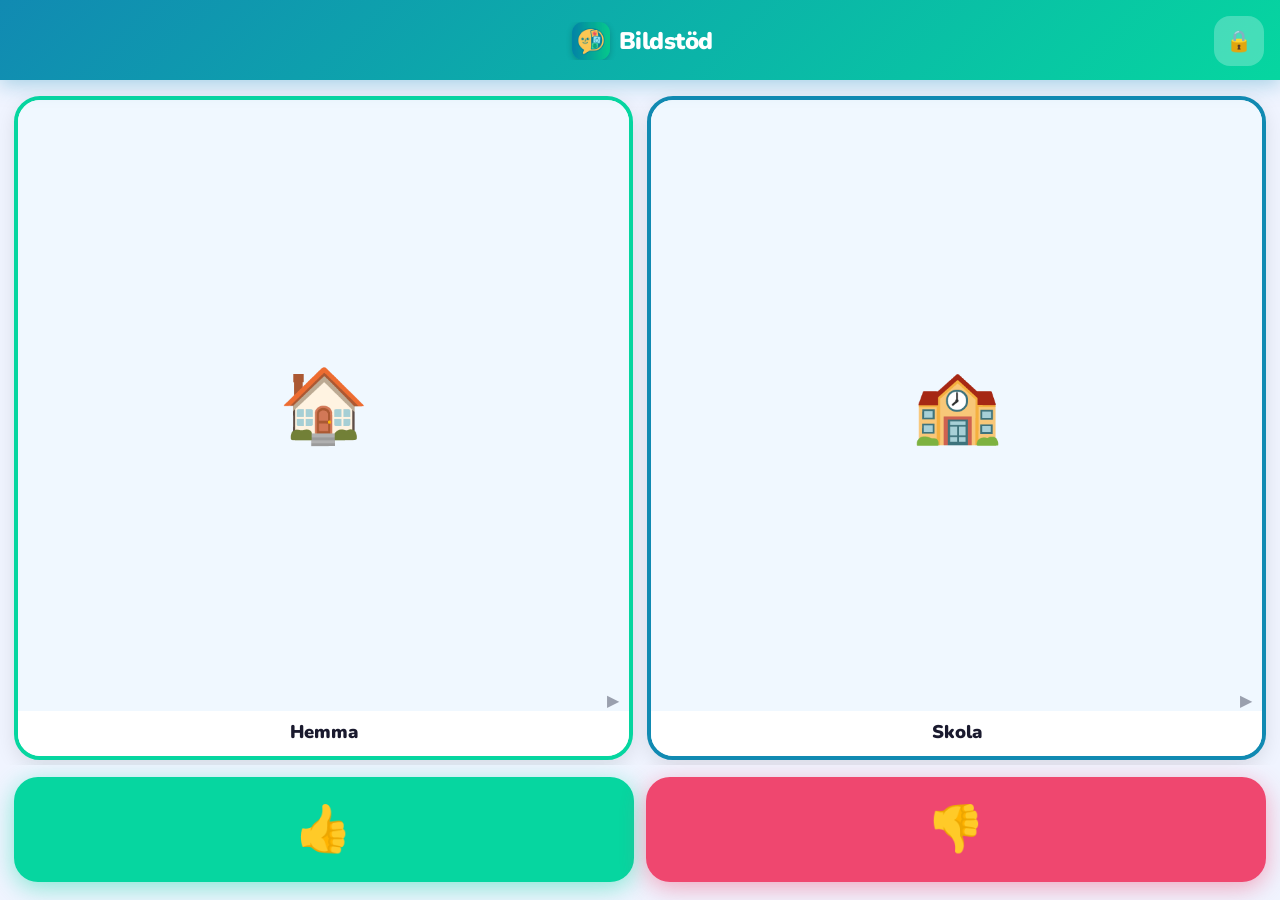
==== commit 8ec8fee6: "Add files via upload" ====
--- a/index.html
+++ b/index.html
@@ -2,352 +2,61 @@
 <html lang="sv">
 <head>
   <meta charset="UTF-8">
-  <meta name="viewport" content="width=device-width, initial-scale=1.0, user-scalable=no">
+  <meta name="viewport" content="width=device-width, initial-scale=1.0, viewport-fit=cover">
   <meta name="apple-mobile-web-app-capable" content="yes">
   <meta name="apple-mobile-web-app-status-bar-style" content="black-translucent">
   <meta name="apple-mobile-web-app-title" content="Bildstöd">
   <meta name="mobile-web-app-capable" content="yes">
   <meta name="theme-color" content="#118AB2">
+  <link rel="icon" href="icon-192.png">
   <link rel="apple-touch-icon" href="icon-192.png">
   <link rel="manifest" href="manifest.json">
+  <link rel="preload" href="fonts/nunito-900.woff2" as="font" type="font/woff2" crossorigin>
   <title>Bildstöd</title>
-  <link href="https://fonts.googleapis.com/css2?family=Nunito:wght@700;800;900&display=swap" rel="stylesheet">
-  <style>
-    *, *::before, *::after { box-sizing: border-box; margin: 0; padding: 0; }
-    :root {
-      --green: #06D6A0; --red: #EF476F; --blue: #118AB2;
-      --purple: #7C3AED; --text: #1A1A2E;
-    }
-    html, body {
-      height: 100%; overflow: hidden;
-      font-family: 'Nunito', sans-serif;
-      background: #F0F4FF;
-      color: var(--text);
-    }
-
-    /* ── MÖRKT LÄGE ── */
-    body.dark { background: #12141c; color: #e8e8f0; }
-    body.dark header { background: linear-gradient(135deg, #0b4a5e, #05705a); box-shadow: 0 4px 20px rgba(0,0,0,0.5); }
-    body.dark header.adult-mode { background: linear-gradient(135deg, #4a2494, #0b4a5e); }
-    body.dark .card { background: #1e2230; box-shadow: 0 6px 20px rgba(0,0,0,0.45); }
-    body.dark .card-label { background: #1e2230; color: #e8e8f0; }
-    body.dark .card.folder .card-visual { background: #232a3d; }
-    body.dark .modal { background: #1e2230; color: #e8e8f0; }
-    body.dark .modal h2 { color: #e8e8f0; }
-    body.dark .modal input[type="text"], body.dark .modal input[type="number"] {
-      background: #12141c; color: #e8e8f0; border-color: #3a4055;
-    }
-    body.dark .photo-tap { background: #232a3d; border-color: #3a4055; }
-    body.dark .cps-title { color: #8a90a5; }
-    body.dark .step-hint { color: #8a90a5; }
-    body.dark .mb-gray { background: #3a4055; color: #e8e8f0; }
-    body.dark .eopt { background: #232a3d; }
-    body.dark .emoji-row-wrap input { background: #12141c; color: #e8e8f0; border-color: #3a4055 !important; }
-    body.dark .toast { background: #e8e8f0; color: #12141c; }
-    body.dark #cropView { border-color: #2fb9c4; background: #000; }
-    body.dark .msub { color: #8a90a5; }
-    #app { display: flex; flex-direction: column; height: 100dvh; height: 100vh; }
-
-    /* ── HEADER ── */
-    header {
-      flex-shrink: 0;
-      background: linear-gradient(135deg, #118AB2, #06D6A0);
-      padding: 14px 16px 12px;
-      display: flex; align-items: center; gap: 12px;
-      box-shadow: 0 4px 20px rgba(17,138,178,0.35);
-      z-index: 20; transition: background 0.4s;
-    }
-    header.adult-mode { background: linear-gradient(135deg, #7C3AED, #118AB2); }
-
-    #backBtn {
-      width: 54px; height: 54px; border-radius: 18px; border: none;
-      background: rgba(255,255,255,0.3); color: white;
-      font-size: 1.8rem; cursor: pointer; flex-shrink: 0;
-      display: flex; align-items: center; justify-content: center;
-      transition: background 0.15s, transform 0.1s;
-    }
-    #backBtn:active { background: rgba(255,255,255,0.5); transform: scale(0.9); }
-    #backBtn.hidden { visibility: hidden; }
-
-    #appTitle {
-      flex: 1; color: white; font-size: 1.5rem; font-weight: 900;
-      letter-spacing: -0.5px; overflow: hidden; text-overflow: ellipsis; white-space: nowrap;
-      display: flex; align-items: center; justify-content: center; gap: 9px;
-    }
-    #appTitle .title-icon {
-      width: 38px; height: 38px; border-radius: 11px; flex-shrink: 0;
-      object-fit: cover; box-shadow: 0 2px 6px rgba(0,0,0,0.2);
-    }
-    #appTitle .title-text { overflow: hidden; text-overflow: ellipsis; white-space: nowrap; }
-
-    .header-btns { display: flex; gap: 10px; flex-shrink: 0; }
-    .hbtn {
-      width: 50px; height: 50px; border-radius: 16px; border: none;
-      background: rgba(255,255,255,0.25); color: white;
-      font-size: 1.3rem; cursor: pointer;
-      display: flex; align-items: center; justify-content: center;
-      transition: background 0.15s, transform 0.1s;
-    }
-    .hbtn:active { background: rgba(255,255,255,0.45); transform: scale(0.88); }
-    #addBtn { background: white; color: var(--blue); font-size: 2rem; font-weight: 900; box-shadow: 0 4px 14px rgba(0,0,0,0.2); }
-    #addBtn.hidden { display: none; }
-
-    .adult-bar { background: var(--purple); color: white; text-align: center; font-size: 0.85rem; font-weight: 800; padding: 7px; letter-spacing: 0.5px; display: none; }
-    .adult-bar.show { display: block; }
-
-    /* ── GRID ── */
-    #grid {
-      flex: 1; overflow-y: auto;
-      padding: 16px 14px 10px;
-      display: grid;
-      grid-template-columns: repeat(2, 1fr);
-      gap: 14px; align-content: start;
-    }
-    #grid::-webkit-scrollbar { width: 3px; }
-    #grid::-webkit-scrollbar-thumb { background: #ccc; border-radius: 2px; }
-
-    /* ── CARDS ── */
-    .card {
-      background: white; border-radius: 26px;
-      box-shadow: 0 6px 20px rgba(0,0,0,0.10);
-      overflow: hidden; cursor: pointer;
-      position: relative; border: 4px solid transparent;
-      transition: transform 0.12s, box-shadow 0.12s;
-      display: flex; flex-direction: column;
-      min-height: 180px;
-    }
-    .card:active { transform: scale(0.93); box-shadow: 0 2px 8px rgba(0,0,0,0.08); }
-    .card.playing { animation: pop 0.4s ease; }
-    @keyframes pop { 35% { transform: scale(1.07); } }
-
-    .card-visual {
-      width: 100%; aspect-ratio: 1 / 1;
-      display: flex; align-items: center; justify-content: center;
-      overflow: hidden;
-    }
-    .card-visual img { width: 100%; height: 100%; object-fit: cover; display: block; }
-    .big-emoji { font-size: 4.5rem; line-height: 1; }
-    .card.folder .card-visual { background: #F0F8FF; }
-
-    /* ── BESKÄRNING ── */
-    #cropOverlay { z-index: 300; align-items: center; justify-content: center; }
-    #cropOverlay .modal {
-      width: calc(100% - 40px); max-width: 380px; border-radius: 28px;
-      padding: 24px 20px 26px; transform: none;
-    }
-    #cropView {
-      width: min(72vw, 300px); height: min(72vw, 300px);
-      margin: 0 auto 16px; border-radius: 20px; overflow: hidden;
-      position: relative; background: #111; touch-action: none;
-      border: 3px solid var(--blue); cursor: grab;
-    }
-    #cropView:active { cursor: grabbing; }
-    #cropImg {
-      position: absolute; left: 50%; top: 50%;
-      transform-origin: center; will-change: transform;
-      max-width: none; user-select: none; -webkit-user-drag: none; pointer-events: none;
-    }
-    #cropZoom { width: 100%; max-width: 300px; display: block; margin: 0 auto 18px; accent-color: var(--blue); }
-
-    .card-label {
-      padding: 10px 10px 13px; font-weight: 900;
-      font-size: 1.15rem; text-align: center; line-height: 1.2;
-      background: white; color: var(--text);
-    }
-
-    /* Folder arrow only - no text badge */
-    .folder-arrow {
-      position: absolute; bottom: 44px; right: 10px;
-      font-size: 1rem; color: #ccc;
-    }
-    .audio-badge {
-      position: absolute; top: 8px; left: 8px;
-      background: rgba(6,214,160,0.2); color: #07a07a;
-      border-radius: 10px; padding: 3px 9px; font-size: 0.72rem; font-weight: 900;
-    }
-
-    /* Delete */
-    .card-del {
-      position: absolute; top: 8px; right: 8px;
-      width: 36px; height: 36px; border-radius: 50%;
-      background: var(--red); color: white; border: none;
-      font-size: 1.1rem; font-weight: 900; cursor: pointer;
-      align-items: center; justify-content: center;
-      box-shadow: 0 2px 8px rgba(239,71,111,0.4);
-      display: none; z-index: 5;
-    }
-    body.adult .card-del { display: flex; }
-    .card-edit {
-      position: absolute; top: 8px; left: 8px;
-      width: 36px; height: 36px; border-radius: 50%;
-      background: var(--blue); color: white; border: none;
-      font-size: 1rem; cursor: pointer;
-      align-items: center; justify-content: center;
-      box-shadow: 0 2px 8px rgba(17,138,178,0.4);
-      display: none; z-index: 5;
-    }
-    body.adult .card-edit { display: flex; }
-    /* Hide audio badge in adult mode so edit button has room */
-    body.adult .audio-badge { display: none; }
-
-    /* Vibrant card colors */
-    .c0 { border-color: #FFD166; } .c0 .card-visual { background: #FFFBEC; }
-    .c1 { border-color: #06D6A0; } .c1 .card-visual { background: #EDFAF6; }
-    .c2 { border-color: #118AB2; } .c2 .card-visual { background: #E8F4FA; }
-    .c3 { border-color: #EF476F; } .c3 .card-visual { background: #FEF0F3; }
-    .c4 { border-color: #A855F7; } .c4 .card-visual { background: #F5EEFF; }
-    .c5 { border-color: #FB923C; } .c5 .card-visual { background: #FFF4ED; }
-
-    /* ── EMPTY ── */
-    #empty { grid-column:1/-1; text-align:center; padding:52px 20px; color:#bbb; display:none; }
-    #empty .ei { font-size:4rem; margin-bottom:12px; }
-    #empty h2  { font-size:1.3rem; font-weight:900; color:#aaa; margin-bottom:8px; }
-    #empty p   { font-size:1rem; line-height:1.6; font-weight:700; }
-
-    /* ── YES/NO ── */
-    footer {
-      flex-shrink:0; display:grid; grid-template-columns:1fr 1fr;
-      gap:12px; padding:12px 14px 18px; background: #F0F4FF;
-    }
-    .yn {
-      border:none; border-radius:24px; padding:22px 10px;
-      font-family:'Nunito',sans-serif; font-size:2.8rem; font-weight:900;
-      cursor:pointer; transition:transform 0.1s, filter 0.1s;
-      display:flex; align-items:center; justify-content:center;
-      box-shadow: 0 6px 20px rgba(0,0,0,0.15);
-    }
-    .yn:active { transform:scale(0.9); filter:brightness(0.9); }
-    #yesBtn { background: #06D6A0; box-shadow: 0 6px 24px rgba(6,214,160,.45); }
-    #noBtn  { background: #EF476F; box-shadow: 0 6px 24px rgba(239,71,111,.45); }
-
-    /* ── OVERLAYS ── */
-    .overlay { position:fixed; inset:0; background:rgba(0,0,0,.55); display:flex; align-items:flex-end; z-index:100; opacity:0; pointer-events:none; transition:opacity .25s; }
-    .overlay.open { opacity:1; pointer-events:all; }
-    .modal { width:100%; background:white; border-radius:30px 30px 0 0; padding:22px 20px 46px; transform:translateY(100%); transition:transform .3s cubic-bezier(.34,1.4,.64,1); max-height:92dvh; overflow-y:auto; }
-    .overlay.open .modal { transform:translateY(0); }
-    .mhandle { width:44px; height:5px; background:#ddd; border-radius:3px; margin:0 auto 20px; }
-    .modal h2 { font-size:1.4rem; font-weight:900; text-align:center; margin-bottom:8px; }
-    .modal .msub { font-size:.9rem; color:#aaa; font-weight:700; text-align:center; margin-bottom:20px; }
-
-    /* CONFIRM */
-    #confirmOverlay { align-items:center; justify-content:center; }
-    #confirmOverlay .modal { width:calc(100% - 48px); max-width:320px; border-radius:26px; padding:28px 24px 24px; }
-    #confirmMsg { font-size:1rem; color:#555; font-weight:700; text-align:center; margin-bottom:24px; line-height:1.5; }
-    .confirm-btns { display:grid; grid-template-columns:1fr 1fr; gap:10px; }
-    .confirm-btns button { border:none; border-radius:16px; padding:16px 10px; font-family:'Nunito',sans-serif; font-size:1.05rem; font-weight:800; cursor:pointer; transition:transform .1s; }
-    .confirm-btns button:active { transform:scale(0.94); }
-    #confirmNo  { background:#f0f0f0; color:#666; }
-    #confirmYes { background:var(--red); color:white; }
-
-    /* PIN */
-    #pinOverlay { align-items:center; justify-content:center; }
-    #pinOverlay .modal { width:calc(100% - 40px); max-width:340px; border-radius:30px; padding:28px 24px 34px; }
-    .pin-display { display:flex; gap:16px; justify-content:center; margin:20px 0 26px; }
-    .pin-dot { width:20px; height:20px; border-radius:50%; border:3px solid #ddd; background:transparent; transition:background .15s, border-color .15s; }
-    .pin-dot.filled { background:var(--purple); border-color:var(--purple); }
-    .pin-dot.error  { background:var(--red); border-color:var(--red); animation:shake .3s ease; }
-    @keyframes shake { 0%,100%{transform:translateX(0)} 25%{transform:translateX(-7px)} 75%{transform:translateX(7px)} }
-    .numpad { display:grid; grid-template-columns:repeat(3,1fr); gap:12px; max-width:290px; margin:0 auto; }
-    .numpad-btn { height:70px; border-radius:18px; border:none; background:#f4f4f4; font-family:'Nunito',sans-serif; font-size:1.6rem; font-weight:800; color:var(--text); cursor:pointer; transition:background .1s, transform .1s; display:flex; align-items:center; justify-content:center; }
-    .numpad-btn:active { background:#e0e0e0; transform:scale(0.92); }
-    .numpad-btn.del-btn { background:#FFF0F0; color:var(--red); }
-    .numpad-btn.empty { background:transparent; pointer-events:none; }
-    .pin-error-msg { text-align:center; color:var(--red); font-weight:800; font-size:.95rem; margin-top:14px; min-height:1.3em; }
-    .pin-hint { font-size:.8rem; color:#aaa; font-weight:700; text-align:center; margin-top:10px; }
-    .change-pin-area { display:none; flex-direction:column; gap:10px; width:100%; margin-top:10px; }
-    .change-pin-area.show { display:flex; }
-    .change-pin-area input { border:3px solid #eee; border-radius:16px; padding:14px 16px; font-family:'Nunito',sans-serif; font-size:1.1rem; font-weight:700; outline:none; text-align:center; letter-spacing:8px; transition:border-color .2s; width:100%; }
-    .change-pin-area input:focus { border-color:var(--purple); }
-    .cps-title { font-weight:800; font-size:.95rem; color:#666; text-align:center; margin-top:8px; }
-    /* ── Dragspel (vuxenmeny) ── */
-    .acc-section { width:100%; max-width:320px; margin:0 auto 10px; border-radius:16px; overflow:hidden; background:#f5f6fa; }
-    body.dark .acc-section { background:#232a3d; }
-    .acc-head {
-      width:100%; border:none; cursor:pointer; padding:14px 16px;
-      display:flex; align-items:center; justify-content:space-between;
-      background:transparent; font-family:inherit; font-weight:800; font-size:1rem; color:#444;
-    }
-    body.dark .acc-head { color:#e8e8f0; }
-    .acc-head .arrow { transition:transform .25s; font-size:.8rem; color:#999; }
-    .acc-section.open .acc-head .arrow { transform:rotate(90deg); }
-    .acc-body { max-height:0; overflow:hidden; transition:max-height .3s ease; display:flex; flex-direction:column; gap:10px; padding:0 14px; }
-    .acc-section.open .acc-body { max-height:900px; padding:4px 14px 16px; }
-
-
-    /* ADD MODAL */
-    .step { display:none; flex-direction:column; align-items:center; gap:16px; }
-    .step.active { display:flex; }
-    .step-hint { font-size:.8rem; font-weight:700; color:#aaa; text-transform:uppercase; letter-spacing:1px; }
-    .type-row { display:grid; grid-template-columns:1fr 1fr; gap:14px; width:100%; max-width:320px; }
-    .type-card { border:3px solid #eee; border-radius:22px; padding:22px 10px; background:white; cursor:pointer; font-family:'Nunito',sans-serif; text-align:center; transition:border-color .15s, background .15s; }
-    .type-card:active { background:#f8f8f8; }
-    .type-card .ti { font-size:2.8rem; display:block; margin-bottom:8px; }
-    .type-card .tl { font-size:1.05rem; font-weight:900; display:block; }
-    .type-card .ts { font-size:.75rem; color:#bbb; font-weight:700; }
-    .photo-tap { width:170px; height:170px; border-radius:22px; border:3px dashed #ddd; cursor:pointer; display:flex; align-items:center; justify-content:center; overflow:hidden; background:#fafafa; transition:border-color .2s; }
-    .photo-tap:active { border-color:var(--blue); }
-    .photo-tap img { width:100%; height:100%; object-fit:cover; }
-    .pt-hint { text-align:center; color:#ccc; }
-    .pt-hint span { font-size:2.2rem; display:block; }
-    .pt-hint small { font-size:.82rem; font-weight:700; }
-    .emoji-row { display:flex; gap:10px; overflow-x:auto; padding:6px 4px 10px; -webkit-overflow-scrolling:touch; width:100%; max-width:340px; }
-    .emoji-row::-webkit-scrollbar { display:none; }
-    .eopt { width:58px; height:58px; border-radius:16px; border:2px solid #eee; background:white; font-size:1.9rem; cursor:pointer; display:flex; align-items:center; justify-content:center; flex-shrink:0; transition:border-color .15s; }
-    .eopt.sel { border-color:var(--blue); background:#EFF8FF; }
-    input[type="text"] { width:100%; max-width:320px; border:3px solid #eee; border-radius:16px; padding:14px 16px; font-family:'Nunito',sans-serif; font-size:1.1rem; font-weight:700; outline:none; transition:border-color .2s; }
-    input[type="text"]:focus { border-color:var(--blue); }
-    #fileInput, #audioFileInput { display:none; }
-    .mbtn { width:100%; max-width:320px; border:none; border-radius:18px; padding:17px 20px; font-family:'Nunito',sans-serif; font-size:1.05rem; font-weight:800; cursor:pointer; display:flex; align-items:center; justify-content:center; gap:8px; transition:transform .1s, filter .1s; }
-    .mbtn:active { transform:scale(.95); filter:brightness(.9); }
-    .mb-blue{background:var(--blue);color:white} .mb-green{background:var(--green);color:white}
-    .mb-red{background:var(--red);color:white}   .mb-purple{background:var(--purple);color:white}
-    .mb-dark{background:#444;color:white}         .mb-gray{background:#f0f0f0;color:#666}
-    .mb-lavender{background:#F5F0FF;color:var(--purple)}
-    .rec-wrap { display:flex; flex-direction:column; align-items:center; gap:12px; }
-    .rec-ind { display:flex; align-items:center; gap:8px; font-weight:800; font-size:1rem; color:var(--red); }
-    .rec-dot { width:13px; height:13px; border-radius:50%; background:var(--red); animation:blink .8s infinite; }
-    @keyframes blink { 50%{opacity:0} }
-    .audio-mini { width:130px; height:130px; border-radius:18px; overflow:hidden; background:#f0f0f0; }
-    .audio-mini img { width:100%; height:100%; object-fit:cover; }
-    audio { width:100%; max-width:320px; }
-    .or-divider { font-size:.82rem; font-weight:700; color:#ccc; letter-spacing:.5px; }
-
-    /* TOAST */
-    .toast { position:fixed; top:80px; left:50%; transform:translateX(-50%) translateY(-16px); background:#1A1A2E; color:white; padding:11px 24px; border-radius:30px; font-weight:700; font-size:.95rem; z-index:999; opacity:0; pointer-events:none; transition:opacity .22s, transform .22s; white-space:nowrap; }
-    .toast.show { opacity:1; transform:translateX(-50%) translateY(0); }
-  </style>
+  <link rel="stylesheet" href="app.css">
 </head>
 <body>
 <div id="app">
   <header id="header">
-    <button id="backBtn" class="hidden">←</button>
-    <div id="appTitle"><img class="title-icon" src="icon-192.png" alt=""><span class="title-text">Bildstöd</span></div>
+    <button id="backBtn" class="hidden" aria-label="Tillbaka">←</button>
+    <div id="appTitle" role="heading" aria-level="1"><img class="title-icon" src="icon-192.png" alt=""><span class="title-text">Bildstöd</span></div>
     <div class="header-btns">
-      <button class="hbtn" id="lockBtn">🔒</button>
-      <button class="hbtn hidden" id="addBtn">＋</button>
+      <button class="hbtn" id="lockBtn" aria-label="Vuxenläge (låst)">🔒</button>
+      <button class="hbtn hidden" id="addBtn" aria-label="Lägg till">＋</button>
     </div>
   </header>
-  <div class="adult-bar" id="adultBar">🔓 VUXENLÄGE — tryck 🔓 för att låsa</div>
-
-  <div id="grid">
+  <div class="update-bar" id="updateBar" role="status" hidden>
+    <span>✨ En ny version finns</span>
+    <button id="updateBtn">Uppdatera</button>
+  </div>
+  <div class="adult-bar" id="adultBar">🔓 VUXENLÄGE — tryck 🔓 för att låsa<span class="hint-sub">Håll in ett kort och dra för att flytta det</span></div>
+
+  <div class="strip" id="strip" hidden>
+    <div class="strip-items" id="stripItems" aria-live="polite"></div>
+    <button class="strip-btn" id="stripPlay" aria-label="Läs upp meningen">▶</button>
+    <button class="strip-btn" id="stripBack" aria-label="Ta bort sista ordet">⌫</button>
+    <button class="strip-btn" id="stripClear" aria-label="Rensa meningen">✕</button>
+  </div>
+
+  <main id="grid" aria-label="Bildkort">
     <div id="empty">
-      <div class="ei">🌟</div>
+      <div class="ei" aria-hidden="true">🌟</div>
       <h2>Välkommen!</h2>
       <p>Lås upp vuxenläget (🔒)<br>för att lägga till kort.</p>
     </div>
-  </div>
+  </main>
 
   <footer>
-    <button class="yn" id="yesBtn">👍</button>
-    <button class="yn" id="noBtn">👎</button>
+    <button class="yn" id="yesBtn" aria-label="Ja">👍</button>
+    <button class="yn" id="noBtn" aria-label="Nej">👎</button>
   </footer>
 </div>
 
-<!-- CONFIRM -->
-<div class="overlay" id="confirmOverlay">
+<!-- BEKRÄFTA -->
+<div class="overlay" id="confirmOverlay" role="dialog" aria-modal="true" aria-labelledby="confirmTitle">
   <div class="modal">
     <div class="mhandle"></div>
-    <h2>Ta bort?</h2>
+    <h2 id="confirmTitle">Ta bort?</h2>
     <div id="confirmMsg"></div>
     <div class="confirm-btns">
       <button id="confirmNo">Avbryt</button>
@@ -356,16 +65,17 @@
   </div>
 </div>
 
-<!-- PIN -->
-<div class="overlay" id="pinOverlay">
+<!-- PIN / VUXENMENY -->
+<div class="overlay" id="pinOverlay" role="dialog" aria-modal="true" aria-labelledby="pinTitle">
   <div class="modal">
     <div class="mhandle"></div>
     <h2 id="pinTitle">🔒 Vuxenläge</h2>
     <div class="msub" id="pinSubtitle">Ange PIN-kod</div>
-    <div class="pin-display" id="pinDisplay">
+    <div class="pin-display" id="pinDisplay" aria-hidden="true">
       <div class="pin-dot" id="d0"></div><div class="pin-dot" id="d1"></div>
       <div class="pin-dot" id="d2"></div><div class="pin-dot" id="d3"></div>
     </div>
+    <div class="pin-answer" id="pinAnswer" hidden></div>
     <div class="numpad" id="theNumpad">
       <button class="numpad-btn" data-n="1">1</button>
       <button class="numpad-btn" data-n="2">2</button>
@@ -376,25 +86,46 @@
       <button class="numpad-btn" data-n="7">7</button>
       <button class="numpad-btn" data-n="8">8</button>
       <button class="numpad-btn" data-n="9">9</button>
-      <button class="numpad-btn empty"></button>
+      <button class="numpad-btn empty" tabindex="-1" aria-hidden="true"></button>
       <button class="numpad-btn" data-n="0">0</button>
-      <button class="numpad-btn del-btn" id="pinDel">⌫</button>
-    </div>
-    <div class="pin-error-msg" id="pinError"></div>
-    <div class="pin-hint" id="pinHint">Standard PIN: 1234</div>
+      <button class="numpad-btn del-btn" id="pinDel" aria-label="Radera siffra">⌫</button>
+    </div>
+    <div class="pin-error-msg" id="pinError" role="alert"></div>
+    <button class="link-btn" id="pinForgot">Glömt PIN-koden?</button>
+
     <div class="change-pin-area" id="changePinArea">
 
       <div class="acc-section">
-        <button class="acc-head">⚙️ Inställningar <span class="arrow">▶</span></button>
-        <div class="acc-body">
-          <button class="mbtn mb-dark" id="darkModeBtn">🌙 Mörkt läge: Av</button>
+        <button class="acc-head">⚙️ Visning <span class="arrow">▶</span></button>
+        <div class="acc-body">
+          <button class="mbtn mb-dark" id="themeBtn">🌓 Tema: Automatiskt</button>
+          <div class="set-label">Kort per rad</div>
+          <div class="seg" id="colsSeg" role="group" aria-label="Kort per rad">
+            <button data-cols="1">1</button><button data-cols="2">2</button><button data-cols="3">3</button><button data-cols="4">4</button>
+          </div>
+          <div class="set-label">Meningsremsa</div>
+          <button class="mbtn mb-gray" id="stripToggle">🧩 Meningsremsa: Av</button>
+          <div class="hint">Korten samlas i en rad överst och kan läsas upp som en mening, t.ex. ”Jag vill” + ”äta” + ”glass”.</div>
+        </div>
+      </div>
+
+      <div class="acc-section">
+        <button class="acc-head">🗣️ Talsyntes <span class="arrow">▶</span></button>
+        <div class="acc-body">
+          <div class="set-label">Röst</div>
+          <select id="voiceSelect" aria-label="Röst"></select>
+          <div class="set-label">Hastighet: <span id="rateVal"></span></div>
+          <input type="range" id="rateRange" min="0.5" max="1.5" step="0.05" aria-label="Hastighet">
+          <div class="set-label">Tonhöjd: <span id="pitchVal"></span></div>
+          <input type="range" id="pitchRange" min="0.5" max="1.8" step="0.05" aria-label="Tonhöjd">
+          <button class="mbtn mb-blue" id="voiceTest">🔊 Testa rösten</button>
         </div>
       </div>
 
       <div class="acc-section">
         <button class="acc-head">🎙️ Egen röst 👍👎 <span class="arrow">▶</span></button>
         <div class="acc-body">
-          <div style="font-size:.85rem;color:#888;font-weight:600;text-align:center;line-height:1.5">Spela in din egen röst istället för talsyntesen</div>
+          <div class="hint">Spela in din egen röst istället för talsyntesen</div>
           <button class="mbtn mb-green" id="recYesBtn">🎙️ Spela in "Ja" 👍</button>
           <audio id="yesAudPrev" controls style="display:none;width:100%;max-width:280px;margin:0 auto"></audio>
           <button class="mbtn mb-gray" id="delYesBtn" style="display:none">🔇 Ta bort "Ja"-ljud</button>
@@ -411,8 +142,35 @@
       </div>
 
       <div class="acc-section">
+        <button class="acc-head">👧 Profiler <span class="arrow">▶</span></button>
+        <div class="acc-body">
+          <div class="hint">Varje profil har egna kort. Bra om flera barn delar samma platta.</div>
+          <div id="profileList" style="display:flex;flex-direction:column;gap:8px"></div>
+          <input type="text" id="newProfileName" placeholder="Namn på ny profil…" maxlength="20">
+          <button class="mbtn mb-blue" id="addProfileBtn">➕ Skapa profil</button>
+        </div>
+      </div>
+
+      <div class="acc-section">
+        <button class="acc-head">📌 Skolläge <span class="arrow">▶</span></button>
+        <div class="acc-body">
+          <div class="hint" id="lockInfo"></div>
+          <button class="mbtn mb-purple" id="lockFolderBtn">📌 Lås till denna kategori</button>
+        </div>
+      </div>
+
+      <div class="acc-section">
+        <button class="acc-head">📦 Startpaket <span class="arrow">▶</span></button>
+        <div class="acc-body">
+          <div class="hint">Lägger till en färdig kategori med kort på den plats du står just nu. Du kan byta bilder och ljud efteråt.</div>
+          <div id="packList" style="display:flex;flex-direction:column;gap:8px"></div>
+        </div>
+      </div>
+
+      <div class="acc-section">
         <button class="acc-head">📤 Säkerhetskopiera <span class="arrow">▶</span></button>
         <div class="acc-body">
+          <div class="hint">Gäller den aktiva profilen.</div>
           <button class="mbtn mb-blue" id="exportBtn">📤 Spara säkerhetskopia</button>
           <button class="mbtn mb-blue" id="importBtn">📥 Återställ från fil</button>
         </div>
@@ -421,8 +179,8 @@
       <div class="acc-section">
         <button class="acc-head">🔑 Byt PIN-kod <span class="arrow">▶</span></button>
         <div class="acc-body">
-          <input type="number" id="newPin1" placeholder="Ny PIN (4 siffror)" maxlength="4">
-          <input type="number" id="newPin2" placeholder="Upprepa PIN" maxlength="4">
+          <input type="password" inputmode="numeric" pattern="[0-9]{4}" autocomplete="new-password" id="newPin1" placeholder="Ny PIN (4 siffror)" maxlength="4" aria-label="Ny PIN-kod">
+          <input type="password" inputmode="numeric" pattern="[0-9]{4}" autocomplete="new-password" id="newPin2" placeholder="Upprepa PIN" maxlength="4" aria-label="Upprepa PIN-kod">
           <button class="mbtn mb-purple" id="savePinBtn">Spara ny PIN-kod</button>
         </div>
       </div>
@@ -430,58 +188,64 @@
       <div class="acc-section">
         <button class="acc-head">☕ Stöd appen <span class="arrow">▶</span></button>
         <div class="acc-body">
-          <div style="font-size:.85rem;color:#888;font-weight:600;text-align:center;line-height:1.5">Bildstöd är gratis. Gillar du appen får du gärna stötta utvecklingen ❤️</div>
+          <div class="hint">Bildstöd är gratis. Gillar du appen får du gärna stötta utvecklingen ❤️</div>
           <button class="mbtn mb-green" id="supportBtn">☕ Stöd Bildstöd via Swish</button>
         </div>
       </div>
 
       <button class="mbtn mb-red" id="lockNowBtn">🔒 Lås vuxenläge</button>
-      <input type="file" id="importFileInput" accept="application/json,.json" style="display:none">
-    </div>
-    <button class="mbtn mb-gray" style="margin-top:16px;max-width:280px" id="pinCancel">Avbryt</button>
-  </div>
-</div>
-
-<!-- ADD -->
-<div class="overlay" id="addOverlay">
+      <input type="file" id="importFileInput" accept="application/json,.json" class="file-hidden">
+    </div>
+    <button class="mbtn mb-gray" style="margin:16px auto 0;max-width:280px" id="pinCancel">Avbryt</button>
+  </div>
+</div>
+
+<!-- LÄGG TILL -->
+<div class="overlay" id="addOverlay" role="dialog" aria-modal="true" aria-labelledby="mTitle">
   <div class="modal">
     <div class="mhandle"></div>
     <h2 id="mTitle">Lägg till</h2>
     <div class="step active" id="s0">
       <span class="step-hint">Vad vill du lägga till?</span>
       <div class="type-row">
-        <button class="type-card" id="chooseFolder"><span class="ti">📁</span><span class="tl">Kategori</span><span class="ts">Öppnar fler bilder</span></button>
-        <button class="type-card" id="chooseCard"><span class="ti">🖼️</span><span class="tl">Bildkort</span><span class="ts">Spelar upp ljud</span></button>
+        <button class="type-card" id="chooseFolder"><span class="ti" aria-hidden="true">📁</span><span class="tl">Kategori</span><span class="ts">Öppnar fler bilder</span></button>
+        <button class="type-card" id="chooseCard"><span class="ti" aria-hidden="true">🖼️</span><span class="tl">Bildkort</span><span class="ts">Spelar upp ljud</span></button>
       </div>
       <button class="mbtn mb-gray" id="s0Cancel">✕ Avbryt</button>
     </div>
     <div class="step" id="sF">
       <span class="step-hint">Kategori</span>
-      <div class="photo-tap" id="fPhotoArea"><div class="pt-hint"><span>📷</span><small>Bild (valfritt)</small></div></div>
-      <div style="width:100%;max-width:340px">
-        <input type="text" id="emojiSearch" placeholder="🔍 Sök emoji…" maxlength="30" style="margin-bottom:8px;border-color:#eee">
+      <button class="photo-tap" id="fPhotoArea" aria-label="Välj bild"><div class="pt-hint"><span>📷</span><small>Bild (valfritt)</small></div></button>
+      <div class="emoji-wrap">
+        <input type="text" id="emojiSearch" placeholder="🔍 Sök symbol…" maxlength="30" aria-label="Sök symbol">
         <div class="emoji-row" id="emojiRow"></div>
-        <div style="font-size:.75rem;color:#bbb;font-weight:700;text-align:center;margin-top:-6px">← Svep för fler →</div>
-      </div>
-      <input type="text" id="fName" placeholder="Kategorinamn…" maxlength="20">
+        <div class="hint">← Svep för fler →</div>
+      </div>
+      <input type="text" id="fName" placeholder="Kategorinamn…" maxlength="20" aria-label="Kategorinamn">
       <button class="mbtn mb-green" id="saveFolder">💾 Spara kategori</button>
       <button class="mbtn mb-gray" id="fBack">← Tillbaka</button>
     </div>
     <div class="step" id="sC1">
       <span class="step-hint">Steg 1 – Bild och namn</span>
-      <div class="photo-tap" id="cPhotoArea"><div class="pt-hint"><span>📷</span><small>Tryck för att ta bild</small></div></div>
-      <input type="text" id="cName" placeholder="Vad heter det?" maxlength="20">
+      <button class="photo-tap" id="cPhotoArea" aria-label="Ta eller välj bild"><div class="pt-hint"><span>📷</span><small>Tryck för att ta bild</small></div></button>
+      <span class="or-divider">— ELLER VÄLJ EN SYMBOL —</span>
+      <div class="emoji-wrap">
+        <input type="text" id="cEmojiSearch" placeholder="🔍 Sök symbol…" maxlength="30" aria-label="Sök symbol">
+        <div class="emoji-row" id="cEmojiRow"></div>
+        <div class="hint">← Svep för fler →</div>
+      </div>
+      <input type="text" id="cName" placeholder="Vad heter det?" maxlength="20" aria-label="Namn på kortet">
       <button class="mbtn mb-blue" id="goAudio">Nästa: Spela in ljud →</button>
       <button class="mbtn mb-gray" id="c1Back">← Tillbaka</button>
     </div>
     <div class="step" id="sC2">
       <span class="step-hint">Steg 2 – Ljud (valfritt)</span>
-      <div class="audio-mini" id="aMini"></div>
+      <div class="audio-mini" id="aMini" aria-hidden="true"></div>
       <div id="recIdle" style="display:flex;flex-direction:column;align-items:center;gap:12px;width:100%;max-width:320px">
         <button class="mbtn mb-red" id="recordBtn">🎙️ Spela in direkt</button>
         <span class="or-divider">— ELLER —</span>
         <button class="mbtn mb-lavender" id="uploadAudioBtn">📂 Välj ljudfil (Röstmemon)</button>
-        <div style="font-size:.78rem;color:#bbb;font-weight:700;text-align:center;line-height:1.5">Spela in i Röstmemon → dela → Spara i Filer → välj här</div>
+        <div class="hint">Spela in i Röstmemon → dela → Spara i Filer → välj här</div>
       </div>
       <div id="recActive" style="display:none">
         <div class="rec-wrap">
@@ -490,29 +254,29 @@
         </div>
       </div>
       <audio id="audPrev" controls style="display:none"></audio>
-      <input type="file" id="audioFileInput" accept="audio/*">
+      <input type="file" id="audioFileInput" accept="audio/*" class="file-hidden">
       <button class="mbtn mb-green" id="saveCard">💾 Spara bildkortet</button>
       <button class="mbtn mb-gray" id="skipAudio">Hoppa över ljud</button>
       <button class="mbtn mb-gray" id="c2Back">← Tillbaka</button>
     </div>
-    <input type="file" id="fileInput" accept="image/*">
-  </div>
-</div>
-
-<!-- EDIT MODAL -->
-<div class="overlay" id="editOverlay">
+    <input type="file" id="fileInput" accept="image/*" class="file-hidden">
+  </div>
+</div>
+
+<!-- REDIGERA -->
+<div class="overlay" id="editOverlay" role="dialog" aria-modal="true" aria-labelledby="editTitle">
   <div class="modal">
     <div class="mhandle"></div>
     <h2 id="editTitle">Redigera</h2>
-    <div class="step active" style="display:flex">
+    <div class="step active">
       <span class="step-hint">Ändra bild, namn och ljud</span>
-      <div class="photo-tap" id="ePhotoArea"><div class="pt-hint"><span>📷</span><small>Tryck för att byta bild</small></div></div>
-      <div class="emoji-row-wrap" id="eEmojiWrap" style="width:100%;max-width:340px;display:none">
-        <input type="text" id="eEmojiSearch" placeholder="🔍 Sök emoji…" maxlength="30" style="margin-bottom:8px;border-color:#eee">
+      <button class="photo-tap" id="ePhotoArea" aria-label="Byt bild"><div class="pt-hint"><span>📷</span><small>Tryck för att byta bild</small></div></button>
+      <div class="emoji-wrap" id="eEmojiWrap">
+        <input type="text" id="eEmojiSearch" placeholder="🔍 Sök symbol…" maxlength="30" aria-label="Sök symbol">
         <div class="emoji-row" id="eEmojiRow"></div>
-        <div style="font-size:.75rem;color:#bbb;font-weight:700;text-align:center;margin-top:-6px">← Svep för fler →</div>
-      </div>
-      <input type="text" id="eName" placeholder="Namn…" maxlength="20">
+        <div class="hint">← Svep för fler →</div>
+      </div>
+      <input type="text" id="eName" placeholder="Namn…" maxlength="20" aria-label="Namn">
       <div id="eAudioSection" style="width:100%;max-width:320px;display:flex;flex-direction:column;align-items:center;gap:10px">
         <audio id="eAudPrev" controls style="display:none"></audio>
         <button class="mbtn mb-red" id="eRecordBtn">🎙️ Spela in nytt ljud</button>
@@ -525,29 +289,30 @@
         <button class="mbtn mb-lavender" id="eUploadAudioBtn">📂 Välj ljudfil</button>
         <button class="mbtn mb-gray" id="eRemoveAudioBtn" style="display:none">🔇 Ta bort ljud</button>
       </div>
+      <button class="mbtn mb-gray" id="eHideBtn">👁️ Synlig för barnet</button>
       <button class="mbtn mb-green" id="eSave">💾 Spara ändringar</button>
       <button class="mbtn mb-gray" id="eCancel">✕ Avbryt</button>
     </div>
-    <input type="file" id="eFileInput" accept="image/*">
-    <input type="file" id="eAudioFileInput" accept="audio/*">
-  </div>
-</div>
-
-<!-- VAD ÄR NYTT POPUP -->
-<div class="overlay" id="whatsNewOverlay" style="align-items:center;justify-content:center">
-  <div class="modal" style="width:calc(100% - 48px);max-width:340px;border-radius:26px;padding:28px 24px 24px">
-    <div style="text-align:center;font-size:3rem;margin-bottom:10px">🎉</div>
+    <input type="file" id="eFileInput" accept="image/*" class="file-hidden">
+    <input type="file" id="eAudioFileInput" accept="audio/*" class="file-hidden">
+  </div>
+</div>
+
+<!-- VAD ÄR NYTT -->
+<div class="overlay" id="whatsNewOverlay" style="align-items:center;justify-content:center" role="dialog" aria-modal="true" aria-labelledby="wnTitle">
+  <div class="modal" style="width:calc(100% - 48px);max-width:360px;border-radius:26px;padding:28px 24px 24px">
+    <div style="text-align:center;font-size:3rem;margin-bottom:10px" aria-hidden="true">🎉</div>
     <h2 id="wnTitle" style="margin-bottom:6px">Nyheter!</h2>
-    <div id="wnVersion" style="text-align:center;font-size:.8rem;color:#aaa;font-weight:700;margin-bottom:18px"></div>
-    <div id="wnList" style="font-size:.98rem;font-weight:700;color:#444;line-height:1.7;margin-bottom:24px"></div>
+    <div id="wnVersion" class="hint" style="margin-bottom:18px"></div>
+    <div id="wnList" style="font-size:.98rem;font-weight:700;line-height:1.7;margin-bottom:24px"></div>
     <button class="mbtn mb-green" id="wnClose" style="margin:0 auto">Toppen! 👍</button>
   </div>
 </div>
 
 <!-- VÄLJ BILDKÄLLA (Android) -->
-<div class="overlay" id="srcOverlay" style="z-index:290;align-items:center;justify-content:center">
-  <div class="modal" style="width:calc(100% - 60px);max-width:320px;border-radius:26px;padding:26px 22px;transform:none">
-    <h2 style="margin-bottom:18px">Lägg till bild</h2>
+<div class="overlay" id="srcOverlay" style="z-index:290;align-items:center;justify-content:center" role="dialog" aria-modal="true">
+  <div class="modal" style="width:calc(100% - 60px);max-width:320px;border-radius:26px;padding:26px 22px;transform:none;display:flex;flex-direction:column;gap:10px;align-items:center">
+    <h2 style="margin-bottom:8px">Lägg till bild</h2>
     <button class="mbtn mb-blue" id="srcCamera">📷 Ta bild</button>
     <button class="mbtn mb-lavender" id="srcGallery">🖼️ Välj från galleri</button>
     <button class="mbtn mb-gray" id="srcCancel">✕ Avbryt</button>
@@ -555,12 +320,12 @@
 </div>
 
 <!-- BESKÄRNING -->
-<div class="overlay" id="cropOverlay">
+<div class="overlay" id="cropOverlay" role="dialog" aria-modal="true">
   <div class="modal">
     <h2>Justera bilden</h2>
     <div class="msub">Dra för att flytta · Nyp eller använd reglaget för att zooma</div>
     <div id="cropView"><img id="cropImg" alt=""></div>
-    <input type="range" id="cropZoom" min="0" max="100" value="0">
+    <input type="range" id="cropZoom" min="0" max="100" value="0" aria-label="Zoom">
     <div style="display:flex;gap:10px;justify-content:center">
       <button class="mbtn mb-gray" id="cropCancel" style="flex:1;max-width:140px">✕ Avbryt</button>
       <button class="mbtn mb-green" id="cropDone" style="flex:1;max-width:140px">✓ Klar</button>
@@ -568,12 +333,9 @@
   </div>
 </div>
 
-<div class="toast" id="toastEl"></div>
-
-<script>// © 2025 ratso0. Alla rättigheter förbehållna.
-// Bildstöd - AAC-app för barn och tonåringar
-// Obehörig kopiering eller distribution är förbjuden.
-
-const a0_0x4463ae=a0_0x17da;function a0_0x1263(){const _0x37f507=['pgrPDIbJBgfZCZ0IChqTAgLUDci+phnWyw4+8j+tTZWVC3bHBJ48C21HBgW+qMLSzcaODMfSzNjPDhqPpc9ZBwfSBd48l2rPDJ4','u2TYAxyGzxr0ig5HBw4HiokCJ++4JW','zvjLBw92zuf1zgLVqNrU','z2XHC3m','C29WCge','AgRdPhjUyq','DMfJy2LUyxrPB24','BgfUzW','C8o2Da','D25mAxn0','Agv0','yMRdTNjU','CgfYzw50swq','C2TYW6rTza','C29S','zM9SzgvYlwfYCM93','BxvU','DhjPBq','ywr1Bhq','A2LZCW','C3zLDhq','BCoLBa','C2TPCef1zgLV','zK5HBwu','y3jVCfzPzxC','CMLUz2e','BwfNAxnR','Dg9ju09tDhjPBMC','mJa5mJi5m3ntvhrHzG','ChjLDMvUDerLzMf1Bhq','B25KyxrHyxzHAwXHyMXL','D2HHDhnozxDpDMvYBgf5','8j+oME+4JYbtCgvSysbPBIbPz2vU','C29SCM9Z','BM9cDg4','s3vUzguGAw50zsbZCgvSysbSANvK','ywzMW6rY','CgLUq2fUy2vS','8j+wVo+4JW','C29Sz2XHC8o2z29U','mtK2mJe5oeLdAe50Ca','ChGPksbZy2fSzsG','A2fRDhvZ','ySoKC3q','sw5ZCgvSyxqHiokCHq','C3rHDgu','z2v0','EwvZ','A2XHC3nYDw0','z2v0sxrLBq','Aw1WB3j0rMLSzuLUChv0','yMLSzhn0B2rFEwvZx2f1zgLV','z29bDwrPBW','CxvLCNLtzwXLy3rVCKfSBa','BwLUuW','C29TBwfY','CgfYC2u','8j+uKYbwDxHLBMZdPgDLigfRDgL2Da','igTVCNq/ierLDhrHigvYC8oKDhrLCIbHBgXHig51DMfYyw5KzsbRB3j0lG','y2XHC3nmAxn0','zSo2CMT5Bgq','zMLSzxm','CgL0y2G','BwLTzvr5Cgu','Dg9Nz2XL','DMfSDwu','BwvKAwnPBG','uMvKAwDLCMeGA2f0zwDVCMK','Aw5Uzxjive1m','CgLUrgvS','tmoLC3qG8j+uKG','DhjHBNnSyxrLkgnHBgmOltuWjsaRia','vg9TDcbOW6rYigLUBMu','zgvSwwvZqNrU','C21HCNq','qMLSzhn0B2rwmW','C0mY','Aw1Hz2uVANbLzW','y05HBwu','yMvYzW','muHNt3LRtW','y29UzMLYBu92zxjSyxK','zw1VAMLtzwfYy2G','W6rWCgXL','CMvJB3jKAw5N','CMvJB3jKqNrU','y2fUDMfZ','s2f0zwDVCMKGC3bHCMfKisdWN5ob','ChjHDgeGAw50zq','C3jJq2fUy2vS','z2XHC8o2z29U','yMfSBg9UzW','Amo2z3q','zMLZAW','D2fRzuXVy2S','BCoLBge','DSoKzgvY','tgP1zcbIB3j0DgfNzxq','vMvYC2LVBIa','yMLSzhn0B2qTyMfJA3vWlq','ueLoig3dPxn0zsb2yxjHidqGC2LMzNjVCIe','ChvZC2vS','W7zWCg5H','AwXSyw3dPwvUzgu','y2HVy2THza','CgLHBM8','DgL0Dge','BM9Kzxm','BM93','BwvZC2fNzq','yu1PBMK','C2v0qxr0CMLIDxrL','Cg9PBNrLCMrVD24','B3bLBG','zMLYyq','BxvMzMLUCW','C2vYDMLJzvDVCMTLCG','C3bLBa','nte2mda4qKnvA0vv','zvnHDMu','zw5OW7zYBMLUzW','ueLolwTVzgvYBMeGBwf0y2HHCIbPBNrLiq','CgLUrxjYB3i','BCoKDge','C2vS','qMLSzcbVy2GGBMfTBIbRCSoKDNmH','z2v0vxnLCK1LzgLH','zvjLy0fJDgL2zq','ywr1BhqTBw9Kzq','B25JB21WBgv0zq','AM9YzgD1yMjL','pgrPDIbJBgfZCZ0IChqTAgLUDci+phnWyw4+8j+tTZWVC3bHBJ48C21HBgW+vhj5y2SGzSo2CIbHDhqGDgeGyMLSzdWVC21HBgW+pc9KAxy+','C3rVCa','DmoKBMrLCG','ySoKCG','C3bHCMTH','Cg9PBNrLCKLK','Cg9VBa','C3vY','BMfSBgu','y2fYzc1SywjLBa','zgfYA01VzgvcDg4','y2fWDhvYzq','Amo2BMe','C29SAwD0','mc4Woq','lMfJyY1Zzwn0Aw9U','DmoKBMTH','z2v0vhjHy2TZ','AxnuExbLu3vWCg9YDgvK','EwvZtM9szwnby3rPDMu','DgfSBhjPAW','BNLZBMLUzW','yM9SBa','BMfTzq','zwXLzMfUDa','W6rUz2vS','C2v0sxrLBq','zg9RDg9Y','AhLNAwvU','A8oKCMXLAW','A2fSBa','C2XPy2u','lMPZB24','CMvJswrSzq','A2fUAw4','8j+wVo+4JYbkDxn0zxjHigjPBgrLBIdIGjqGzhjHig9JAcb6B29TysbPBM5HBIbKzw4GC3bHCMfZ','W6rSC2TH','AhvUza','z3jVzge','zw1VAMK','z3ldTM4','C2L6zq','C8oLBMC','C3rVCej0BG','zwrPDe92zxjSyxK','BgvRyq','DhvUz2e','DgfIBgv0Da','AgfTyNvYz2fYzq','CMvHzefZvgv4Da','z3LT','W7zNB24','y3jLyxrLzef0','DgvZDa','D2HLzwW','C29YDa','zSo2zgvSC2vKywC','DMLSyq','C3rHCNq','mtiZna','AgRdPhj0yq','BMv3ugLUmq','DhLWzq','y2XPzw50wa','BSoKC2e','C27dPgXSyq','DMLZAwjPBgL0EwnOyw5Nzq','AgLKzgvU','A8o2CMe','y2HHBMDLugLUqxjLyq','CMvNAxn0zxi','yMLNlwvTB2PP','AgvTBwe','C2TV','BmoLCW','DgfUzgjVCNn0zq','DmoLCNrH','C3rYAw5NAwz5','C2LTBwe','Bwf4','ywrKrxzLBNrmAxn0zw5LCG','zM9SzgvY','twLRCM9MB27dPxrRB21ZDcbUzwTHzcdWN46z77Ip','C3bLzwnOu3LUDgHLC2LZ','EwvZqNrU','8j+mOE+4JW','y3jVCenHBMnLBa','CMvJqwn0AxzL','zgf0B3i','ntuWmJC4CffVrMfg','CgLUvgL0Bgu','yw1IDwXHBNm','DSoKEhq','CgfYzw50rwXLBwvUDa','8j+pLU+4JW','8j+mMsbnW7zYA3qGBmoKz2u6ifddPq','CxvLCNLtzwXLy3rVCG','AmoKBMrLCG','AhvZ','8j+BI++4JW','8j+BJ++4JW','Aw5JBhvKzxm','D25wzxjZAw9U','C3zLDhrPzW','EwvZqxvKuhjLDG','y2fYzca','Dg9HC3rfBa','BwLU','z2L0yxjY','C29Tzq','D2fYBG','8j+nVE+4JW','rMvSihzPzcddPxrLCNn0W6rSBg5PBMC6ia','Bwf0','DhldPg5PBMC','BgvUz3rO','Dgv4DenVBNrLBNq','BgvMDa','C3bHBG','pgLTzYbJBgfZCZ0IDgL0BguTAwnVBIiGC3jJpsjPy29Ulte5mI5WBMCIigfSDd0IiJ48C3bHBIbJBgfZCZ0IDgL0BguTDgv4Dci+qMLSzhn0W7zKpc9ZCgfUpG','CMvJwwvZqNrU','8j+oME+4JYbtCgvSysbPBIbKAxjLA3q','zvn0B3bcDg4','qM9YDhrHz2v0','W7zNyq','yxbWvgL0Bgu','8j+rGE+4JW','zvbOB3rVqxjLyq','C3jJq2fTzxjH','DhBdPhr0yq','zgvSDgfz','lMnHCMq','8j+oME+4JYbtCgvSysbPBIbUExr0igXQDwq','DgfUza','z3ldTM5ZywS','lMvVChq','s3vUzguGAw50zsbZCgfYysdIGjmGBgP1zgv0imoKCIbMW7zYigZdPw5NDa','yNv0AwS','zMLSzuLUChv0','yxvKAw9gAwXLsw5WDxq','Chv0','DMLZAwjSzq','CMvNBMldPwDL','CML0yq','DhldTNr0','zhjHD0LTywDL','CMvJtM9cDg4','C21HA2e','CgXHEwLUzW','AgRdPgXW','AgfUzgXH','zmo2CNi','u3bLBgeGAw4GBgP1za','C3vWCg9YDej0BG','Aw5WDxq','C3jJ','yNjH','DgHLtNvTCgfK','yxvKAw8VD2vIBq','yxvKAw9eyxrH','z3jPza','Dg9mB3DLCKnHC2u','y1bOB3rVqxjLyq','CgXHEq','CMf0zq','Aw1WB3j0qNrU','CZbdyw5JzwW','qM9YDhrHz2v0ipcFL5hVUi8','A2fMzMu','ChGPlcbJywXJkc01mcuGkYa','yZjcywnR','BwvKAwfezxzPy2vZ','y2HVB3nLrM9SzgvY','zw1VAMLsB3C','y2HVB3nLq2fYza','BhLJA2XPzW','y2XPzw50wq','DhBdPhr0','C3rVCfbYB3bHz2f0Aw9U','zMvZDa','8j+pLo+4JW','Aw1N','BMf0DxjHBeHLAwDODa','yw5Kyxm','8j+mMsbnW7zYA3qGBmoKz2u6ief2','yMLSzhn0B2rFBM9FyxvKAw8','zMX5z2e','tgP1C3qGBmoKz2uGCmoLiokyGo+4JW','Bw9IAwW','yxvKAw8TyMfKz2u','rMvSoIa','y3jVCeLTzW','DMfYBxq','zgvSzxrL','zw9WDa','CgLUt3zLCMXHEq','Aw1Hz2veyxrH','C3jJr2fSBgvYEq','CMvHzhDYAxrL','zunHBMnLBa','y2HHBMDL','z2v0q29UDgv4Da','y3jVCfPVB20','Bg9JA05VD0j0BG','zgvStM9cDg4','DhjPC3q','CgLUu3vIDgL0Bgu','DhLZDa','mJiYm0LdBhznwa','y29UzMLYBu5V','iIbVy2GGywXSDcbPBNv0AsaO','y2XPy2S','ChvZAa','C3bVCNq','CMvHzg9UBhK','tmoLCYb1ChaGDNv4zw5SW6rNzxqGkpcFLjiPpgjYpMBdTNiGyxr0igZdPgDNysb0AwXSigTVCNqU','yNvZCW','DMLUBMe','CM9SAwC','igzVBgrLCG','BgvKC2vU','DMfJA2vY','DgvSzwzVBG','CMvTB3zLsxrLBq','tNKGA2f0zwDVCMK','z2v0rgf0zq','y29UzMLYBvLLCW','ywrKqNrU','8j+uKIbwDxHLBMZdPgDL','zgfN','zw52AxjVBM1LBNq','Bw9YB3q','C3yTu0u','C2P1A2H1CW','yxbWBgLJyxrPB24VANnVBG','DhjHBNnMB3jT','z2XHza','C2TVzW','DgfYz2v0','8j+mP++4JW','BhvRDge','DhjVzSoP','C2v0ug9PBNrLCKnHChr1CMu','DMLUA2vSAgfRzq','BMv3ugLUmG','z2v0rwXLBwvUDej5swq','zSoLz2vS','zNj1C3rLCMfK','vSoKBgTVBw1LBIe','BMvYDSo2CW','8j+pI++4JW','B25LCNjVCG','AgvPz2H0','A29UC3rPz3q','Cg9PBNrLCM1VDMu','C2v0','z3vS','CgvUBMe','y29SB3i6i2jIyJTMB250lxDLAwDODdO3mda7zM9UDc1ZAxPLoI45CMvTo3bHzgrPBMC6mtzWEcaXmhb4o3DOAxrLlxnWywnLoM5VD3jHCa','twf0','zxjYB3i','tNL0DcbIAwXKA29YDa','yMLSzhn0B2rFC2vLBL92zxjZAw9U','yNv0Dg9U','CgfYAxnLCMHQDwW','yM9KEq','zuvTB2PPv3jHCa','CMvTB3zL','C3rHCMS','Dhj1Bw1VCG','zNj1C2vU','C27dTG','BM9bDwrqCMv2','C3bLywS','DMf0DgvU','AgvHzgvY','A3j1A3BdPhH0','ywrKt3zLCMXHEq','y29UzMLYBu1ZzW','vNv4zw5SW6rNzsbHA3rPDMvYyxqG8j+uKW','B25ZDwnJzxnZ','W4v0zxjZDmoKBgX0isdINiu','CgLUrgLZCgXHEq','zNjLza','B25SB2fK','C2P1AW','BMf0Dxi','W7zRzw4','CMv2B2TLt2jQzwn0vvjm','y29UDgfPBNm','zgLZCgXHEq','zM9YrwfJAa','z2v0qwXS','y3jLyxrLrwXLBwvUDa','zMvIzxi','C292yq','yxbWBmoLza','Dg9W','tMvQ','C2L0Dge','DMLZAwjPBgL0Evn0yxrL','z3vSza','C2TVBge','zgf0yq','zMRdPhjPBa','zgP1CG','y2XPzw50v2LKDgG','ywrK','C2HVDW','AgvT','C3bYDxrH','AmoKBhnH','A2fSBhq','zNj1A3q','zMLSDgvY','C8oLCG','y2fYza','z2v0qM91BMrPBMDdBgLLBNrszwn0','zuf1zfbYzxy','yMLSzhn0B2rFCgLU','BMf0Da','C8o2Bw5PzW','C3r5Bgu','CMvZB2X2zq','yMLSzhn0B2rFzgfYAW','D2LKDgG','CMvTB3zLq2HPBgq','Aw5ZzwT0','BmoKA2fYzq','DMLUDgvY','y2fYzc1LzgL0','BwRdTMXR','zuzPBgvjBNb1Da','CMvZDwX0','ChjPy2S','zhjPy2TH','W6r0yq','ywn0AxzL','C2f2zunHCMq','BxvZAwS','C0mX','y3nZvgv4Da','zgf0yxnLDa','yxbWzw5Kq2HPBgq','DhldPgrNW6vYza','tCo2CMT0igZdPgDLihddPsdWN4Yz','zg93BMXVywq','z3ldPq','yZfcywnR','tmoKz2CGDgLSBa','yM9YC3rH','CMvHzefZrgf0yvvsta','y3LRzwW','Cg9PBNrLCNvW','C29MzMe','mJi4mdG2nxPbrKLfBW','ChjLC2vUDa','C2vNzxi','C3r1zgvUDa','DMfYBq','BCoLBMu','yMXVBw1H','AhLWB3q','zw1WDhK','zuvTB2PPu2vHCMnO','y2fYzc1KzwW','A3vS','A2fRyq','W4v0zxjZDmoKBgWG','CgLUsgLUDa','DgvYBw9TzxrLCG','C3jJt3zLCMXHEq','yMfKA2fY','BNvKBgfY','z2fTAw5N','CSoKzgq','qMLSzgTVCNqGC3bHCMf0isdWN46j','C3rVCG','ywr1Bhrcyxi','y2fYzc12Axn1ywW','x2jSyw5R','zNvUzgvYyq','sw5NysbLBw9QAxmGAgL0DgfKzxm','CMvUDa','BvrPDgXL','t2DPBhrPzYbMAwWG4P2m','mtK4mezzAvnsDa','ANvPy2u','z3ldPxrLCG','Bwf4uW','8j+FPIbbBgXHigTVCNqGAgfYig51ihnHBw1Higz5CMTHBNrPz2eGC3rVCMXLAW','zLbOB3rVqxjLyq','DhjHBNnHy3rPB24','zMX5z3bSyw4','vg9HBgv0Da','B25ZDg9W','BNLJA2vS','y2XHC3noyw1L','AgfYzq','uMvKAwDLCMeGyMLSzgTVCNq','yxvKuhjLDG','A2XHChbH','zwrPDfrPDgXL','zuvTB2PPuM93','Dg9eyxrHvvjm','zvjLy29Yzej0BG','CMvXDwvZDa','CgfKu3rHCNq','CMvNBMLN','Dxr0CSoLA2fK','y29VBa','DgfJAW','8j+wJE+4JW','yMXVy2S','DhvY','tgP1zgzPBcbPBMZdPhn0isdINiu','A2ZdPgrLCG','BM9Uzq','BxvZA2vS','Cg9W','C3rYyw5K','CSo2CMeGC2LN','ywX0','Aw5Uzq','zKjHy2S','CMvTB3zLqxr0CMLIDxrL','D25dBg9Zzq','BSo2AMvZzSoKBhq','C2TYAxzH','EwvZtM9tDg9WqNrU','mJK5mZK2me1ZC1vhwq','AwXZA2vU','BhvUz29Y','A3jPDge','zSoKCMDLCG','zgL2','Cgf1C2u','W6vRyq','DhldTMPH','BCoKC3rHCMu','z2v0rNvSBfLLyxi','ig9IAMvRDcK/','zu5HBwu','zvvWBg9Hzef1zgLVqNrU','C3tdPg5N','DgvTCgvYyxr1CG','Bw9YCMfUzgu'];a0_0x1263=function(){return _0x37f507;};return a0_0x1263();}(function(_0x541399,_0x4821f7){const _0x2d26f5=a0_0x17da,_0x421e7c=_0x541399();while(!![]){try{const _0x5d93f0=parseInt(_0x2d26f5(0x117))/0x1*(parseInt(_0x2d26f5(0x13d))/0x2)+-parseInt(_0x2d26f5(0x21a))/0x3*(parseInt(_0x2d26f5(0x8a))/0x4)+-parseInt(_0x2d26f5(0x2ad))/0x5+-parseInt(_0x2d26f5(0x1a3))/0x6+parseInt(_0x2d26f5(0xe3))/0x7+parseInt(_0x2d26f5(0xb6))/0x8+parseInt(_0x2d26f5(0xef))/0x9;if(_0x5d93f0===_0x4821f7)break;else _0x421e7c['push'](_0x421e7c['shift']());}catch(_0x1d5d32){_0x421e7c['push'](_0x421e7c['shift']());}}}(a0_0x1263,0x393f9));let db;function openDB(){return new Promise((_0x1c59bd,_0x2013d9)=>{const _0x1d0206=a0_0x17da,_0x50ab05=indexedDB[_0x1d0206(0x138)](_0x1d0206(0x112),0x1);_0x50ab05['onupgradeneeded']=_0x33c620=>{const _0x51951c=_0x1d0206;if(!_0x33c620[_0x51951c(0x238)][_0x51951c(0x297)]['objectStoreNames']['contains'](_0x51951c(0x132)))_0x33c620[_0x51951c(0x238)][_0x51951c(0x297)]['createObjectStore'](_0x51951c(0x132),{'keyPath':'id','autoIncrement':!![]});},_0x50ab05[_0x1d0206(0x262)]=_0x217f28=>{const _0x57579f=_0x1d0206;db=_0x217f28['target'][_0x57579f(0x297)],_0x1c59bd();},_0x50ab05[_0x1d0206(0x245)]=_0x58a6c7=>_0x2013d9(_0x58a6c7[_0x1d0206(0x238)]['error']);});}const txS=_0x198a61=>db[a0_0x4463ae(0x90)](a0_0x4463ae(0x132),_0x198a61||a0_0x4463ae(0x220))['objectStore'](a0_0x4463ae(0x132)),dbAll=()=>db?new Promise((_0x3e74d5,_0x317821)=>{const _0x32cb2c=a0_0x4463ae,_0x5eec25=txS()[_0x32cb2c(0x26e)]();_0x5eec25[_0x32cb2c(0x262)]=_0x5984be=>_0x3e74d5(_0x5984be[_0x32cb2c(0x238)]['result']),_0x5eec25[_0x32cb2c(0x245)]=_0x317821;}):Promise[a0_0x4463ae(0x28d)]([]),dbAdd=_0xa29ddf=>db?new Promise((_0x7555e9,_0xa4c95a)=>{const _0x23ea1f=a0_0x4463ae,_0x2e243d=txS(_0x23ea1f(0x210))[_0x23ea1f(0x27d)](_0xa29ddf);_0x2e243d['onsuccess']=_0x112eaa=>_0x7555e9(_0x112eaa[_0x23ea1f(0x238)][_0x23ea1f(0x297)]),_0x2e243d[_0x23ea1f(0x245)]=_0xa4c95a;}):Promise[a0_0x4463ae(0x28d)](Math['random']()),dbDel=_0x1b7d95=>db?new Promise((_0x283a93,_0x5e6d38)=>{const _0x206cc1=a0_0x4463ae,_0x7062dc=db[_0x206cc1(0x90)](_0x206cc1(0x132),_0x206cc1(0x210));_0x7062dc['objectStore'](_0x206cc1(0x132))[_0x206cc1(0x20b)](_0x1b7d95),_0x7062dc[_0x206cc1(0x148)]=_0x283a93,_0x7062dc[_0x206cc1(0x245)]=_0x5e6d38;}):Promise[a0_0x4463ae(0x28d)](),dbPut=_0x5b0c13=>db?new Promise((_0x1ec4b8,_0x55f260)=>{const _0x28f3c6=a0_0x4463ae,_0x25b639=txS(_0x28f3c6(0x210))[_0x28f3c6(0x1d6)](_0x5b0c13);_0x25b639[_0x28f3c6(0x262)]=_0x49b3e3=>_0x1ec4b8(_0x49b3e3[_0x28f3c6(0x238)]['result']),_0x25b639[_0x28f3c6(0x245)]=_0x55f260;}):Promise[a0_0x4463ae(0x28d)]();let confirmResolve=null;const confirmOverlay=document[a0_0x4463ae(0x23f)](a0_0x4463ae(0x118));function customConfirm(_0x52a7a5){return new Promise(_0x3eeba1=>{const _0x30240b=a0_0x17da;confirmResolve=_0x3eeba1,document[_0x30240b(0x23f)](_0x30240b(0x260))[_0x30240b(0x1be)]=_0x52a7a5,confirmOverlay[_0x30240b(0x102)]['add'](_0x30240b(0x138));});}document[a0_0x4463ae(0x23f)](a0_0x4463ae(0x22c))[a0_0x4463ae(0x19a)]('click',()=>{const _0x4a2dd6=a0_0x4463ae;confirmOverlay[_0x4a2dd6(0x102)]['remove'](_0x4a2dd6(0x138)),confirmResolve&&(confirmResolve(!![]),confirmResolve=null);}),document[a0_0x4463ae(0x23f)](a0_0x4463ae(0x21b))[a0_0x4463ae(0x19a)]('click',()=>{const _0x2ddef1=a0_0x4463ae;confirmOverlay[_0x2ddef1(0x102)][_0x2ddef1(0x255)]('open'),confirmResolve&&(confirmResolve(![]),confirmResolve=null);}),confirmOverlay[a0_0x4463ae(0x19a)](a0_0x4463ae(0x21d),_0x4d6646=>{const _0x1e5ad5=a0_0x4463ae;_0x4d6646[_0x1e5ad5(0x238)]===confirmOverlay&&(confirmOverlay[_0x1e5ad5(0x102)]['remove'](_0x1e5ad5(0x138)),confirmResolve&&(confirmResolve(![]),confirmResolve=null));});const PIN_KEY=a0_0x4463ae(0x289),getPin=()=>localStorage['getItem'](PIN_KEY)||a0_0x4463ae(0x185),setPin=_0x284951=>localStorage[a0_0x4463ae(0x164)](PIN_KEY,_0x284951);let isAdult=![],pinBuffer='';function setAdult(_0x3bee52){const _0x53d011=a0_0x4463ae;isAdult=_0x3bee52,document[_0x53d011(0x253)][_0x53d011(0x102)][_0x53d011(0x107)](_0x53d011(0xd9),_0x3bee52),document[_0x53d011(0x23f)](_0x53d011(0x25d))[_0x53d011(0x102)][_0x53d011(0x107)](_0x53d011(0x147),_0x3bee52),document[_0x53d011(0x23f)](_0x53d011(0x82))[_0x53d011(0x102)]['toggle']('show',_0x3bee52),document['getElementById']('lockBtn')[_0x53d011(0x1be)]=_0x3bee52?'🔓':'🔒',document[_0x53d011(0x23f)](_0x53d011(0x22d))[_0x53d011(0x102)][_0x53d011(0x107)](_0x53d011(0x18d),!_0x3bee52),render();}const pinOverlay=document['getElementById'](a0_0x4463ae(0x20d));function openPinModal(_0x433982){const _0x44d00c=a0_0x4463ae;pinBuffer='';const _0x49c1be=_0x433982&&isAdult;document[_0x44d00c(0x23f)](_0x44d00c(0x1a4))[_0x44d00c(0x1be)]=_0x49c1be?_0x44d00c(0x100):_0x44d00c(0x22e),document[_0x44d00c(0x23f)](_0x44d00c(0x218))[_0x44d00c(0x1be)]=_0x49c1be?'':'Ange\x20PIN-kod',document['getElementById'](_0x44d00c(0x141))['textContent']='',document[_0x44d00c(0x23f)](_0x44d00c(0x79))[_0x44d00c(0x28c)]['display']=_0x49c1be?_0x44d00c(0xa9):'',document[_0x44d00c(0x23f)](_0x44d00c(0x264))['style']['display']=_0x49c1be?_0x44d00c(0xa9):'',document[_0x44d00c(0x23f)](_0x44d00c(0x1e7))['style'][_0x44d00c(0x26c)]=_0x49c1be?_0x44d00c(0xa9):'',document[_0x44d00c(0x23f)](_0x44d00c(0x18f))[_0x44d00c(0x102)][_0x44d00c(0x107)]('show',_0x49c1be),document[_0x44d00c(0x23f)](_0x44d00c(0x187))[_0x44d00c(0x108)]='',document[_0x44d00c(0x23f)](_0x44d00c(0x23e))[_0x44d00c(0x108)]='',updateDots(),pinOverlay[_0x44d00c(0x102)][_0x44d00c(0x27d)](_0x44d00c(0x138));}function closePinModal(){const _0x5b2f2a=a0_0x4463ae;pinOverlay[_0x5b2f2a(0x102)][_0x5b2f2a(0x255)](_0x5b2f2a(0x138)),pinBuffer='',document[_0x5b2f2a(0x23f)](_0x5b2f2a(0x264))[_0x5b2f2a(0x28c)][_0x5b2f2a(0x26c)]='',document[_0x5b2f2a(0x23f)](_0x5b2f2a(0x1e7))[_0x5b2f2a(0x28c)][_0x5b2f2a(0x26c)]='',document[_0x5b2f2a(0x23f)](_0x5b2f2a(0x18f))[_0x5b2f2a(0x102)][_0x5b2f2a(0x255)](_0x5b2f2a(0x27e));}function updateDots(){const _0x5b60f1=a0_0x4463ae;for(let _0x44d2c9=0x0;_0x44d2c9<0x4;_0x44d2c9++){const _0x29c9ac=document[_0x5b60f1(0x23f)]('d'+_0x44d2c9);_0x29c9ac['classList'][_0x5b60f1(0x255)]('filled',_0x5b60f1(0x24e));if(_0x44d2c9<pinBuffer[_0x5b60f1(0x1bd)])_0x29c9ac[_0x5b60f1(0x102)][_0x5b60f1(0x27d)]('filled');}}function showPinError(){const _0x528135=a0_0x4463ae;for(let _0x33af7e=0x0;_0x33af7e<0x4;_0x33af7e++)document['getElementById']('d'+_0x33af7e)['classList']['add'](_0x528135(0x24e));document['getElementById'](_0x528135(0x141))[_0x528135(0x1be)]='Fel\x20PIN-kod,\x20försök\x20igen',setTimeout(()=>{const _0x1186e0=_0x528135;pinBuffer='',updateDots(),document['getElementById'](_0x1186e0(0x141))[_0x1186e0(0x1be)]='';},0x384);}document[a0_0x4463ae(0xfc)]('.numpad-btn[data-n]')[a0_0x4463ae(0x26d)](_0x40d034=>{const _0x5bf3b3=a0_0x4463ae;_0x40d034['addEventListener'](_0x5bf3b3(0x21d),()=>{const _0x59204e=_0x5bf3b3;if(pinBuffer[_0x59204e(0x1bd)]>=0x4)return;pinBuffer+=_0x40d034[_0x59204e(0x2a0)]['n'],updateDots();if(pinBuffer[_0x59204e(0x1bd)]===0x4)setTimeout(()=>{const _0x12ad95=_0x59204e;if(pinBuffer===getPin())closePinModal(),setAdult(!![]),toast(_0x12ad95(0x261));else showPinError();},0x78);});}),document['getElementById'](a0_0x4463ae(0x10c))[a0_0x4463ae(0x19a)](a0_0x4463ae(0x21d),()=>{const _0x180b6e=a0_0x4463ae;pinBuffer=pinBuffer[_0x180b6e(0x169)](0x0,-0x1),updateDots(),document['getElementById'](_0x180b6e(0x141))[_0x180b6e(0x1be)]='';}),document['getElementById'](a0_0x4463ae(0xec))[a0_0x4463ae(0x19a)](a0_0x4463ae(0x21d),closePinModal),document['getElementById'](a0_0x4463ae(0x215))['addEventListener'](a0_0x4463ae(0x21d),()=>{const _0x2eae62=a0_0x4463ae;closePinModal(),setAdult(![]),toast(_0x2eae62(0x10d));}),document[a0_0x4463ae(0xfc)]('.acc-head')[a0_0x4463ae(0x26d)](_0x57dc44=>{const _0x21643b=a0_0x4463ae;_0x57dc44[_0x21643b(0x19a)](_0x21643b(0x21d),()=>{const _0x268231=_0x21643b,_0x21b832=_0x57dc44[_0x268231(0x1a7)],_0x190a73=_0x21b832[_0x268231(0x102)][_0x268231(0x26b)](_0x268231(0x138));document[_0x268231(0xfc)](_0x268231(0x159))[_0x268231(0x26d)](_0x39e64a=>_0x39e64a['classList']['remove']('open'));if(!_0x190a73)_0x21b832[_0x268231(0x102)][_0x268231(0x27d)](_0x268231(0x138));});});function applyDarkMode(_0x41a2d5){const _0x132ccd=a0_0x4463ae;document[_0x132ccd(0x253)][_0x132ccd(0x102)][_0x132ccd(0x107)]('dark',_0x41a2d5);const _0x2eaa9f=document['getElementById'](_0x132ccd(0x154));if(_0x2eaa9f)_0x2eaa9f[_0x132ccd(0x1be)]=_0x41a2d5?_0x132ccd(0x1a9):_0x132ccd(0x202);}let darkMode=localStorage[a0_0x4463ae(0xf8)](a0_0x4463ae(0x28e))==='1';applyDarkMode(darkMode),document['getElementById']('darkModeBtn')[a0_0x4463ae(0x19a)](a0_0x4463ae(0x21d),()=>{const _0x208777=a0_0x4463ae;darkMode=!darkMode,localStorage[_0x208777(0x164)](_0x208777(0x28e),darkMode?'1':'0'),applyDarkMode(darkMode),toast(darkMode?_0x208777(0x2a3):_0x208777(0x205));});let wakeLock=null;async function requestWakeLock(){const _0x22cfca=a0_0x4463ae;try{'wakeLock'in navigator&&(wakeLock=await navigator[_0x22cfca(0x125)][_0x22cfca(0x9e)]('screen'));}catch(_0x27e12d){}}document['addEventListener'](a0_0x4463ae(0x18c),()=>{const _0x43748d=a0_0x4463ae;if(document[_0x43748d(0x276)]===_0x43748d(0x1d7))requestWakeLock();}),requestWakeLock(),document[a0_0x4463ae(0x23f)](a0_0x4463ae(0x1e3))[a0_0x4463ae(0x19a)](a0_0x4463ae(0x21d),()=>{const _0x216523=a0_0x4463ae;window[_0x216523(0x138)]('https://hihat.io/bildstd',_0x216523(0x84));}),document[a0_0x4463ae(0x23f)]('exportBtn')[a0_0x4463ae(0x19a)]('click',async()=>{const _0x222c13=a0_0x4463ae;try{const _0x138064={'version':0x1,'exportedAt':new Date()[_0x222c13(0xe2)](),'nodes':all},_0x8eeee7=JSON[_0x222c13(0x197)](_0x138064),_0x2fb1f1=new Blob([_0x8eeee7],{'type':_0x222c13(0x234)}),_0x40cdea=URL['createObjectURL'](_0x2fb1f1),_0x517e83=document[_0x222c13(0x26f)]('a'),_0x54d534=new Date(),_0xc1f2d4=_0x54d534[_0x222c13(0xc0)]()+'-'+String(_0x54d534['getMonth']()+0x1)[_0x222c13(0x9f)](0x2,'0')+'-'+String(_0x54d534[_0x222c13(0x22b)]())[_0x222c13(0x9f)](0x2,'0');_0x517e83['href']=_0x40cdea,_0x517e83[_0x222c13(0x2a4)]=_0x222c13(0x12a)+_0xc1f2d4+_0x222c13(0x16a),document['body'][_0x222c13(0x2a1)](_0x517e83),_0x517e83[_0x222c13(0x21d)](),document[_0x222c13(0x253)][_0x222c13(0x290)](_0x517e83),setTimeout(()=>URL[_0x222c13(0x26a)](_0x40cdea),0x3e8),toast('Säkerhetskopia\x20sparad!\x20📤');}catch(_0x45054e){toast(_0x222c13(0x208)+_0x45054e['message']);}}),document[a0_0x4463ae(0x23f)](a0_0x4463ae(0x1ef))[a0_0x4463ae(0x19a)](a0_0x4463ae(0x21d),()=>document['getElementById'](a0_0x4463ae(0xf9))[a0_0x4463ae(0x21d)]()),document['getElementById'](a0_0x4463ae(0xf9))[a0_0x4463ae(0x19a)](a0_0x4463ae(0x212),function(){const _0x545e76=a0_0x4463ae,_0x52c28c=this[_0x545e76(0x104)][0x0];if(!_0x52c28c)return;const _0x1ad9f7=new FileReader();_0x1ad9f7[_0x545e76(0x266)]=async _0x24f9a=>{const _0x3dd21e=_0x545e76;try{const _0x101885=JSON[_0x3dd21e(0xff)](_0x24f9a['target']['result']);if(!_0x101885['nodes']||!Array['isArray'](_0x101885[_0x3dd21e(0x132)])){toast(_0x3dd21e(0x89));return;}const _0x5272b6=await customConfirm(_0x3dd21e(0x78)+_0x101885['nodes'][_0x3dd21e(0x1bd)]+_0x3dd21e(0x101));if(!_0x5272b6)return;for(const _0x13e4d3 of[...all])await dbDel(_0x13e4d3['id']);all=[];const _0xe7a009={},_0x122bc6=[..._0x101885[_0x3dd21e(0x132)]][_0x3dd21e(0x181)]((_0x360201,_0xa59a31)=>(_0x360201['id']||0x0)-(_0xa59a31['id']||0x0));for(const _0x508bc7 of _0x122bc6){const _0x53bc59=_0x508bc7['id'],_0x21ac91={'parentId':_0x508bc7[_0x3dd21e(0xd3)],'type':_0x508bc7[_0x3dd21e(0x188)],'name':_0x508bc7[_0x3dd21e(0x161)],'emoji':_0x508bc7[_0x3dd21e(0x171)]||null,'imageData':_0x508bc7[_0x3dd21e(0x20e)]||null,'audioData':_0x508bc7[_0x3dd21e(0x1e9)]||null,'createdAt':_0x508bc7[_0x3dd21e(0x17e)]||Date[_0x3dd21e(0x133)]()},_0x508dff=await dbAdd(_0x21ac91);_0x21ac91['id']=_0x508dff,_0xe7a009[_0x53bc59]=_0x508dff,all[_0x3dd21e(0x21e)](_0x21ac91);}for(const _0x385725 of all){_0x385725[_0x3dd21e(0xd3)]!=null&&_0xe7a009[_0x385725[_0x3dd21e(0xd3)]]!=null&&(_0x385725[_0x3dd21e(0xd3)]=_0xe7a009[_0x385725['parentId']],await dbPut(_0x385725));}nav=[],render(),closePinModal(),toast(_0x3dd21e(0x263));}catch(_0x29269a){toast(_0x3dd21e(0x1ba)+_0x29269a[_0x3dd21e(0x134)]);}},_0x1ad9f7[_0x545e76(0x17b)](_0x52c28c),this['value']='';}),pinOverlay[a0_0x4463ae(0x19a)](a0_0x4463ae(0x21d),_0x121481=>{const _0x1f7ef3=a0_0x4463ae;if(_0x121481[_0x1f7ef3(0x238)]===pinOverlay)closePinModal();}),document['getElementById']('lockBtn')[a0_0x4463ae(0x19a)](a0_0x4463ae(0x21d),()=>openPinModal(isAdult)),document[a0_0x4463ae(0x23f)]('savePinBtn')[a0_0x4463ae(0x19a)]('click',()=>{const _0x26d1eb=a0_0x4463ae,_0x36a468=String(document[_0x26d1eb(0x23f)](_0x26d1eb(0x187))[_0x26d1eb(0x108)])['trim'](),_0x34b2cb=String(document[_0x26d1eb(0x23f)]('newPin2')['value'])[_0x26d1eb(0xd8)]();if(!/^\d{4}$/[_0x26d1eb(0x17f)](_0x36a468)){toast(_0x26d1eb(0x12b));return;}if(_0x36a468!==_0x34b2cb){toast(_0x26d1eb(0x140));return;}setPin(_0x36a468),toast('PIN-kod\x20ändrad!\x20✅'),document[_0x26d1eb(0x23f)](_0x26d1eb(0x187))[_0x26d1eb(0x108)]='',document['getElementById'](_0x26d1eb(0x23e))[_0x26d1eb(0x108)]='';});let all=[],nav=[],curAudio=null;const pid=()=>nav[a0_0x4463ae(0x1bd)]?nav[nav[a0_0x4463ae(0x1bd)]-0x1]['id']:null,kids=_0xf77a2c=>all[a0_0x4463ae(0x284)](_0x219cb8=>(_0x219cb8[a0_0x4463ae(0xd3)]??null)===(_0xf77a2c??null)),COLORS=['c0','c1','c2','c3','c4','c5'],EMOJI_DATA=[['🏠',a0_0x4463ae(0x192),a0_0x4463ae(0x1ac),a0_0x4463ae(0x27f)],['🏫',a0_0x4463ae(0x278),a0_0x4463ae(0xf7)],['😊',a0_0x4463ae(0x236),a0_0x4463ae(0x1f9),'nöjd'],['🚽','toalett','bajsa',a0_0x4463ae(0xda),'wc','toa'],[a0_0x4463ae(0x1b9),'mat',a0_0x4463ae(0x29a),a0_0x4463ae(0x15e)],['🌳','träd',a0_0x4463ae(0x268),a0_0x4463ae(0x237)],['🎮','spela',a0_0x4463ae(0x13c),a0_0x4463ae(0x7e)],['📚','böcker','läsa','studera'],['🎨',a0_0x4463ae(0x126),'konst',a0_0x4463ae(0x1d9)],['🚗','bil',a0_0x4463ae(0x18e),a0_0x4463ae(0xbd)],['💊',a0_0x4463ae(0x109),a0_0x4463ae(0x179),'piller'],['🛁','bada',a0_0x4463ae(0x7c)],['🐶',a0_0x4463ae(0x16f),'valp'],['🎵',a0_0x4463ae(0x29d),'sjunga',a0_0x4463ae(0x174)],['⚽','fotboll',a0_0x4463ae(0x14e),a0_0x4463ae(0x160)],['🌈',a0_0x4463ae(0x1d8),a0_0x4463ae(0xba)],['🧸',a0_0x4463ae(0x152),'leksak',a0_0x4463ae(0xd2)],['🍎',a0_0x4463ae(0x11a),a0_0x4463ae(0x283)],['😴',a0_0x4463ae(0x271),'trött',a0_0x4463ae(0x28b),a0_0x4463ae(0x28a)],['😢',a0_0x4463ae(0x226),a0_0x4463ae(0x8c),'arg',a0_0x4463ae(0x217)],['😡','arg',a0_0x4463ae(0xb7),a0_0x4463ae(0x151)],['😂','skratta','roligt',a0_0x4463ae(0x76)],['❤️',a0_0x4463ae(0x167),a0_0x4463ae(0x186),a0_0x4463ae(0x16e)],['⭐','stjärna',a0_0x4463ae(0x1e6),a0_0x4463ae(0x277)],['🌙',a0_0x4463ae(0x28a),a0_0x4463ae(0x70),a0_0x4463ae(0x271)],['☀️',a0_0x4463ae(0xd5),a0_0x4463ae(0x157),'varmt',a0_0x4463ae(0x22f)],[a0_0x4463ae(0x239),'regn',a0_0x4463ae(0xa0),a0_0x4463ae(0x127)],['❄️',a0_0x4463ae(0x259),a0_0x4463ae(0x293),a0_0x4463ae(0x282),'is'],['🔥','eld',a0_0x4463ae(0x20a),'brand'],['🎂',a0_0x4463ae(0x196),'födelsedag','kaka'],['🍕','pizza',a0_0x4463ae(0x1bb)],['🍔',a0_0x4463ae(0x17a),a0_0x4463ae(0x1bb)],['🍜',a0_0x4463ae(0x7d),a0_0x4463ae(0xcb),a0_0x4463ae(0x1bb)],['🥛',a0_0x4463ae(0x295),a0_0x4463ae(0x299)],['🧃',a0_0x4463ae(0x8b),a0_0x4463ae(0x299),'saft'],['🍌','banan',a0_0x4463ae(0x283)],['🍓',a0_0x4463ae(0x149),a0_0x4463ae(0x283),a0_0x4463ae(0x14d)],['🥕',a0_0x4463ae(0x231),a0_0x4463ae(0x1d0)],['🧁',a0_0x4463ae(0x13a),a0_0x4463ae(0x77),'söt'],['🍦',a0_0x4463ae(0xca),'söt',a0_0x4463ae(0x168)],['🐱','katt',a0_0x4463ae(0xc6)],['🐰',a0_0x4463ae(0x16c),a0_0x4463ae(0x96)],['🐸',a0_0x4463ae(0x170),a0_0x4463ae(0x172)],['🦁','lejon',a0_0x4463ae(0x27b)],['🐘',a0_0x4463ae(0x162),a0_0x4463ae(0x81),a0_0x4463ae(0x2a5)],['🦋',a0_0x4463ae(0x27a),a0_0x4463ae(0x291),a0_0x4463ae(0x227)],['🐟',a0_0x4463ae(0x124),'hav',a0_0x4463ae(0x198)],['🦄',a0_0x4463ae(0x13f),a0_0x4463ae(0xe1)],['🐔',a0_0x4463ae(0x156),a0_0x4463ae(0x240)],['🐺','varg',a0_0x4463ae(0x27b)],['👕',a0_0x4463ae(0xbe),a0_0x4463ae(0xa8)],['👟',a0_0x4463ae(0x193),'kläder','springa'],['🎒','ryggsäck',a0_0x4463ae(0x278),'väska'],[a0_0x4463ae(0x1ae),'säng',a0_0x4463ae(0x271),a0_0x4463ae(0x183)],['🪥',a0_0x4463ae(0x195),a0_0x4463ae(0x14c),a0_0x4463ae(0x2a8)],['🧴','tvål',a0_0x4463ae(0x1cb),a0_0x4463ae(0x166)],['🚿','duscha',a0_0x4463ae(0x1cb),a0_0x4463ae(0x166)],['🪞','spegel',a0_0x4463ae(0x131)],['🚪',a0_0x4463ae(0x1e1),'öppna',a0_0x4463ae(0xc4)],[a0_0x4463ae(0x1ad),a0_0x4463ae(0x2ac),a0_0x4463ae(0x275),a0_0x4463ae(0x183)],['✏️',a0_0x4463ae(0x24b),a0_0x4463ae(0xb4),a0_0x4463ae(0x1d9)],['📏','linjal',a0_0x4463ae(0x142),a0_0x4463ae(0x278)],[a0_0x4463ae(0xa4),a0_0x4463ae(0xb9),'färg',a0_0x4463ae(0x1d9)],['📐',a0_0x4463ae(0x23d),a0_0x4463ae(0x278),a0_0x4463ae(0x142)],['🔔','klocka',a0_0x4463ae(0xe0),'ljud'],['📱',a0_0x4463ae(0x228),a0_0x4463ae(0x206)],['💻',a0_0x4463ae(0x1a2),a0_0x4463ae(0xb4)],['🎸',a0_0x4463ae(0x1b6),'musik'],['🥁',a0_0x4463ae(0x257),a0_0x4463ae(0x29d)],['🎹',a0_0x4463ae(0x130),a0_0x4463ae(0x29d)],['🚌',a0_0x4463ae(0x222),'åka','resa'],['🚲',a0_0x4463ae(0x2aa),'cykla',a0_0x4463ae(0xbd)],['✈️',a0_0x4463ae(0x91),'resa',a0_0x4463ae(0x204)],['🚑',a0_0x4463ae(0x1a5),'sjukhus',a0_0x4463ae(0x1df)],['🏥',a0_0x4463ae(0x233),'doktor',a0_0x4463ae(0x267)],['🏪',a0_0x4463ae(0xeb),a0_0x4463ae(0x1e0),a0_0x4463ae(0x1d3)],['🌺',a0_0x4463ae(0x71),a0_0x4463ae(0x227),a0_0x4463ae(0x1a6)],['🌻',a0_0x4463ae(0xe8),a0_0x4463ae(0x71),a0_0x4463ae(0x24a)],['🍀','klöver',a0_0x4463ae(0x172),a0_0x4463ae(0xa6)],['🌵',a0_0x4463ae(0xf1),'taggig',a0_0x4463ae(0x269)],['🎄','julgran','jul',a0_0x4463ae(0x172)],[a0_0x4463ae(0x1a8),a0_0x4463ae(0xac),'hav',a0_0x4463ae(0xfe),a0_0x4463ae(0xd5)],[a0_0x4463ae(0x1fe),a0_0x4463ae(0x116),'natur',a0_0x4463ae(0x123)],['🎡',a0_0x4463ae(0x252),a0_0x4463ae(0xb3),a0_0x4463ae(0x224)],['🏊',a0_0x4463ae(0x198),a0_0x4463ae(0x150),a0_0x4463ae(0x25c)],['🚴','cykla',a0_0x4463ae(0x21f)],[a0_0x4463ae(0x244),a0_0x4463ae(0x17c),a0_0x4463ae(0x1bc),a0_0x4463ae(0x256)],['🤸','gymnastik',a0_0x4463ae(0x21f),a0_0x4463ae(0xad)],['💪',a0_0x4463ae(0x256),a0_0x4463ae(0xaa),a0_0x4463ae(0x1e6)],['👋','hej','vinka',a0_0x4463ae(0x281)],['🙏',a0_0x4463ae(0x18b),a0_0x4463ae(0xa3),'be'],['👀','se',a0_0x4463ae(0x131),a0_0x4463ae(0x17d)],['💤',a0_0x4463ae(0x271),a0_0x4463ae(0x1da),'vila'],['🤒',a0_0x4463ae(0x267),a0_0x4463ae(0x270),a0_0x4463ae(0x168)],['🩹','plåster',a0_0x4463ae(0x285),'ont'],['💉',a0_0x4463ae(0x280),a0_0x4463ae(0xcd),a0_0x4463ae(0x267)],['🩺',a0_0x4463ae(0x292),a0_0x4463ae(0x165),'undersökning'],['🧩',a0_0x4463ae(0x12c),a0_0x4463ae(0x13c),a0_0x4463ae(0x177)],['🎯',a0_0x4463ae(0xdc),a0_0x4463ae(0x298)],['🏆',a0_0x4463ae(0x223),a0_0x4463ae(0x23b),a0_0x4463ae(0xf2),a0_0x4463ae(0xbf)],['🥇',a0_0x4463ae(0x277),a0_0x4463ae(0x223),a0_0x4463ae(0xf2)],['🎁',a0_0x4463ae(0x2ae),'gåva',a0_0x4463ae(0x182)],['🎉',a0_0x4463ae(0x1fd),'fira',a0_0x4463ae(0x76)],['🎈',a0_0x4463ae(0x122),a0_0x4463ae(0x1fd),a0_0x4463ae(0x139)],['🔑',a0_0x4463ae(0x94),a0_0x4463ae(0x12d),a0_0x4463ae(0x194)],['🪴',a0_0x4463ae(0x25e),a0_0x4463ae(0x71),a0_0x4463ae(0xaf)],['🧺','korg',a0_0x4463ae(0x1fb)],['🧹','sopborste','städa',a0_0x4463ae(0x87)],['🍳','steka','laga\x20mat','pannkaka'],['☕',a0_0x4463ae(0x1f2),'varmt','dricka'],['🥱','gäspa',a0_0x4463ae(0x1da),a0_0x4463ae(0xa1)],['🤗','kram',a0_0x4463ae(0x236),a0_0x4463ae(0x2b1)],['😰',a0_0x4463ae(0x243),'rädd',a0_0x4463ae(0x1b1)],['🤔',a0_0x4463ae(0x85),a0_0x4463ae(0x15a)],['🤢',a0_0x4463ae(0x12e),'spy','sjuk'],['😱',a0_0x4463ae(0x7f),a0_0x4463ae(0x12f),a0_0x4463ae(0xd4)],['🥳',a0_0x4463ae(0x139),a0_0x4463ae(0x1fd),'glad'],['😎',a0_0x4463ae(0xa2),a0_0x4463ae(0xee)],['🤓','nördig',a0_0x4463ae(0x121),a0_0x4463ae(0x111)],['😇','snäll',a0_0x4463ae(0x163)],['🥰','kärlek',a0_0x4463ae(0xcf),a0_0x4463ae(0x236)],['😤',a0_0x4463ae(0x241),'arg','fnys'],['🙄',a0_0x4463ae(0x1da),'ögon',a0_0x4463ae(0x217)],['😶',a0_0x4463ae(0x219),a0_0x4463ae(0xd7),'ingen'],['🤐',a0_0x4463ae(0x219),'mun',a0_0x4463ae(0x11f)],['😬',a0_0x4463ae(0x243),a0_0x4463ae(0x247)],['🤧',a0_0x4463ae(0x15f),a0_0x4463ae(0x103),a0_0x4463ae(0x267)],['🤮','spy',a0_0x4463ae(0x12e),a0_0x4463ae(0x267)],['🥵',a0_0x4463ae(0x2b1),a0_0x4463ae(0xd1),a0_0x4463ae(0xdb)],['🥶','kall','frys',a0_0x4463ae(0x258)],['🫁',a0_0x4463ae(0xb8),a0_0x4463ae(0x201)],['🧠',a0_0x4463ae(0xcc),a0_0x4463ae(0x15a),a0_0x4463ae(0x111)],['🦷',a0_0x4463ae(0x1cf),a0_0x4463ae(0x14c)],[a0_0x4463ae(0x1c8),a0_0x4463ae(0x1c6),'se',a0_0x4463ae(0x131)],['👃',a0_0x4463ae(0x18a),a0_0x4463ae(0x23a)],['👅',a0_0x4463ae(0x178),a0_0x4463ae(0x1dd)],['🤲',a0_0x4463ae(0x1ab),'hålla'],['🫶',a0_0x4463ae(0x186),'händer','kärlek'],['🙌','klappar',a0_0x4463ae(0x1e6),'hurra'],['👏',a0_0x4463ae(0x99),a0_0x4463ae(0x1e6),a0_0x4463ae(0x272)],['✌️',a0_0x4463ae(0x265),a0_0x4463ae(0x2af),'två'],['🎓',a0_0x4463ae(0x2b0),'examen',a0_0x4463ae(0x278)],['🏡',a0_0x4463ae(0x1ac),a0_0x4463ae(0x27f),a0_0x4463ae(0x2a2)],[a0_0x4463ae(0x19f),a0_0x4463ae(0x7a),a0_0x4463ae(0x270),a0_0x4463ae(0xc5)]];function buildEmojis(_0x4c531c=''){const _0x4243f4=a0_0x4463ae,_0x21f4ec=document['getElementById'](_0x4243f4(0x1f7));_0x21f4ec[_0x4243f4(0x10b)]='';const _0x107167=_0x4c531c[_0x4243f4(0x1eb)]()[_0x4243f4(0xd8)](),_0x4cbe04=_0x107167?EMOJI_DATA[_0x4243f4(0x284)](_0xf3fcab=>_0xf3fcab[_0x4243f4(0x169)](0x1)[_0x4243f4(0x1b7)](_0x5b4503=>_0x5b4503[_0x4243f4(0x1af)](_0x107167))):EMOJI_DATA;if(_0x4cbe04[_0x4243f4(0x1bd)]===0x0){const _0x4d35e9=document[_0x4243f4(0x26f)](_0x4243f4(0xbb));_0x4d35e9[_0x4243f4(0x28c)][_0x4243f4(0x29f)]=_0x4243f4(0x24c),_0x4d35e9[_0x4243f4(0x1be)]='Inga\x20emojis\x20hittades',_0x21f4ec['appendChild'](_0x4d35e9);return;}_0x4cbe04[_0x4243f4(0x26d)](_0x5837b3=>{const _0x394650=_0x4243f4,_0x2e39ff=_0x5837b3[0x0],_0x212acb=document['createElement'](_0x394650(0x251));_0x212acb[_0x394650(0x95)]=_0x394650(0x20c),_0x212acb[_0x394650(0x1be)]=_0x2e39ff;if(pEmoji===_0x2e39ff)_0x212acb['classList'][_0x394650(0x27d)](_0x394650(0x143));_0x212acb[_0x394650(0x19a)](_0x394650(0x21d),()=>{const _0x1abc02=_0x394650;pEmoji=_0x2e39ff,_0x21f4ec[_0x1abc02(0xfc)](_0x1abc02(0x1d1))[_0x1abc02(0x26d)](_0x5de147=>_0x5de147['classList'][_0x1abc02(0x255)](_0x1abc02(0x143))),_0x212acb['classList']['add'](_0x1abc02(0x143));}),_0x21f4ec['appendChild'](_0x212acb);});}document[a0_0x4463ae(0x23f)](a0_0x4463ae(0x119))[a0_0x4463ae(0x19a)](a0_0x4463ae(0x1e4),function(){const _0x5d768c=a0_0x4463ae;buildEmojis(this[_0x5d768c(0x108)]);});const toastEl=document[a0_0x4463ae(0x23f)](a0_0x4463ae(0x1b4));function toast(_0x546b99){const _0x106a18=a0_0x4463ae;toastEl['textContent']=_0x546b99,toastEl[_0x106a18(0x102)][_0x106a18(0x27d)]('show'),setTimeout(()=>toastEl[_0x106a18(0x102)]['remove'](_0x106a18(0x27e)),0x8fc);}const grid=document[a0_0x4463ae(0x23f)](a0_0x4463ae(0x1ea)),emptyEl=document[a0_0x4463ae(0x23f)](a0_0x4463ae(0x73)),appTitle=document['getElementById'](a0_0x4463ae(0x1c7)),backBtn=document['getElementById']('backBtn');function render(){const _0xc4590b=a0_0x4463ae;grid[_0xc4590b(0xfc)](_0xc4590b(0x1cd))[_0xc4590b(0x26d)](_0x518e68=>_0x518e68[_0xc4590b(0x255)]());const _0x2d24da=nav[_0xc4590b(0x1bd)]?nav[nav[_0xc4590b(0x1bd)]-0x1]:null;if(_0x2d24da){appTitle[_0xc4590b(0x10b)]='';const _0x5c0e70=document[_0xc4590b(0x26f)](_0xc4590b(0x1c0));_0x5c0e70['className']='title-text',_0x5c0e70[_0xc4590b(0x1be)]=(_0x2d24da[_0xc4590b(0x171)]||'📁')+'\x20'+_0x2d24da[_0xc4590b(0x161)],appTitle[_0xc4590b(0x2a1)](_0x5c0e70);}else appTitle[_0xc4590b(0x10b)]=_0xc4590b(0x1c1);backBtn[_0xc4590b(0x102)][_0xc4590b(0x107)](_0xc4590b(0x18d),nav['length']===0x0);const _0x108f87=kids(pid());if(!_0x108f87['length']){emptyEl[_0xc4590b(0x28c)]['display']='',emptyEl[_0xc4590b(0x1aa)]('h2')[_0xc4590b(0x1be)]=nav['length']?_0xc4590b(0x10f):_0xc4590b(0x242),emptyEl[_0xc4590b(0x1aa)]('p')[_0xc4590b(0x10b)]=!isAdult&&!all[_0xc4590b(0x1bd)]?_0xc4590b(0x221):isAdult?'Tryck\x20<strong>+</strong>\x20för\x20att\x20lägga\x20till.':'';return;}emptyEl[_0xc4590b(0x28c)][_0xc4590b(0x26c)]=_0xc4590b(0xa9),_0x108f87[_0xc4590b(0x26d)](_0x238c46=>{const _0x38998c=_0xc4590b,_0x363e99=_0x238c46[_0x38998c(0x188)]===_0x38998c(0x19b),_0xbec8d2=document[_0x38998c(0x26f)](_0x38998c(0xbb));_0xbec8d2['className']=_0x38998c(0x1b3)+COLORS[(_0x238c46['id']||0x0)%0x6]+(_0x363e99?_0x38998c(0x225):'');const _0x54f926=document[_0x38998c(0x26f)](_0x38998c(0xbb));_0x54f926[_0x38998c(0x95)]=_0x38998c(0x83);if(_0x238c46['imageData']){const _0x4bf492=document[_0x38998c(0x26f)](_0x38998c(0x1ff));_0x4bf492[_0x38998c(0x1e5)]=_0x238c46['imageData'],_0x4bf492[_0x38998c(0xae)]=_0x238c46[_0x38998c(0x161)],_0x54f926[_0x38998c(0x2a1)](_0x4bf492);}else{const _0x229d77=document[_0x38998c(0x26f)](_0x38998c(0xbb));_0x229d77['className']=_0x38998c(0x191),_0x229d77[_0x38998c(0x1be)]=_0x238c46['emoji']||(_0x363e99?'📁':_0x38998c(0xed)),_0x54f926[_0x38998c(0x2a1)](_0x229d77);}_0xbec8d2['appendChild'](_0x54f926);const _0x433c4e=document['createElement'](_0x38998c(0xbb));_0x433c4e['className']=_0x38998c(0x153),_0x433c4e['textContent']=_0x238c46[_0x38998c(0x161)]||'…',_0xbec8d2['appendChild'](_0x433c4e);if(_0x363e99){const _0x264ff5=document[_0x38998c(0x26f)](_0x38998c(0xbb));_0x264ff5[_0x38998c(0x95)]=_0x38998c(0xd6),_0x264ff5[_0x38998c(0x1be)]='▶',_0xbec8d2['appendChild'](_0x264ff5);}else{if(_0x238c46[_0x38998c(0x1e9)]){const _0x57b867=document[_0x38998c(0x26f)]('div');_0x57b867[_0x38998c(0x95)]=_0x38998c(0x207),_0x57b867[_0x38998c(0x1be)]='🔊',_0xbec8d2[_0x38998c(0x2a1)](_0x57b867);}}const _0x32700c=document[_0x38998c(0x26f)](_0x38998c(0x251));_0x32700c[_0x38998c(0x95)]=_0x38998c(0x75),_0x32700c[_0x38998c(0x1be)]='✕',_0x32700c['addEventListener'](_0x38998c(0x21d),async _0x1b21e3=>{const _0xce1b7c=_0x38998c;_0x1b21e3[_0xce1b7c(0x1fc)](),_0x1b21e3[_0xce1b7c(0xe4)]();if(!isAdult)return;const _0x27a712=_0x363e99?all[_0xce1b7c(0x284)](_0x2f52a0=>_0x2f52a0['parentId']===_0x238c46['id'])[_0xce1b7c(0x1bd)]:0x0,_0x5ad1e2=_0x363e99&&_0x27a712>0x0?'Ta\x20bort\x20\x22'+_0x238c46[_0xce1b7c(0x161)]+_0xce1b7c(0x21c)+_0x27a712+_0xce1b7c(0xc1):'Ta\x20bort\x20\x22'+_0x238c46['name']+'\x22?',_0x3de626=await customConfirm(_0x5ad1e2);_0x3de626&&(await delRecursive(_0x238c46['id']),render(),toast(_0xce1b7c(0x1f1)));}),_0xbec8d2[_0x38998c(0x2a1)](_0x32700c);const _0x2e6434=document[_0x38998c(0x26f)](_0x38998c(0x251));_0x2e6434[_0x38998c(0x95)]=_0x38998c(0x294),_0x2e6434[_0x38998c(0x1be)]='✏️',_0x2e6434[_0x38998c(0x19a)](_0x38998c(0x21d),_0x27e849=>{const _0x5ae728=_0x38998c;_0x27e849[_0x5ae728(0x1fc)](),_0x27e849[_0x5ae728(0xe4)]();if(!isAdult)return;openEditModal(_0x238c46);}),_0xbec8d2[_0x38998c(0x2a1)](_0x2e6434),_0xbec8d2[_0x38998c(0x19a)](_0x38998c(0x21d),()=>{const _0x370436=_0x38998c;if(_0x363e99)nav[_0x370436(0x21e)]({'id':_0x238c46['id'],'name':_0x238c46[_0x370436(0x161)],'emoji':_0x238c46['emoji']}),render();else playCard(_0x238c46,_0xbec8d2);}),grid[_0x38998c(0x2a1)](_0xbec8d2);});}function playCard(_0x3c5b77,_0x892f93){const _0x1717fc=a0_0x4463ae;curAudio&&(curAudio[_0x1717fc(0xbc)](),curAudio=null);_0x892f93[_0x1717fc(0x102)][_0x1717fc(0x27d)]('playing'),setTimeout(()=>_0x892f93['classList'][_0x1717fc(0x255)](_0x1717fc(0x1de)),0x1a4);if(_0x3c5b77['audioData']){const _0x1b6c96=new Audio(_0x3c5b77['audioData']);curAudio=_0x1b6c96,_0x1b6c96[_0x1717fc(0x1ed)]()['catch'](()=>toast(_0x1717fc(0xea)));}else{if(_0x1717fc(0x19d)in window&&_0x3c5b77[_0x1717fc(0x161)]){const _0x108fa6=new SpeechSynthesisUtterance(_0x3c5b77['name']);_0x108fa6[_0x1717fc(0xce)]=_0x1717fc(0x232),_0x108fa6['rate']=0.85,_0x108fa6[_0x1717fc(0x105)]=1.1,speechSynthesis[_0x1717fc(0x25b)](_0x108fa6);}else toast('Inget\x20ljud\x20inspelat\x20🔇');}}async function delRecursive(_0x4471fb){const _0x739852=a0_0x4463ae;for(const _0xfa9307 of all[_0x739852(0x284)](_0x291587=>_0x291587['parentId']===_0x4471fb))await delRecursive(_0xfa9307['id']);await dbDel(_0x4471fb),all=all[_0x739852(0x284)](_0x1cb797=>_0x1cb797['id']!==_0x4471fb);}backBtn['addEventListener'](a0_0x4463ae(0x21d),()=>{const _0x5914d9=a0_0x4463ae;nav[_0x5914d9(0xab)](),render();});let yesNoPlayer=null;function playYesNo(_0x5145,_0x58920d){const _0x204e46=localStorage['getItem'](_0x5145);if(_0x204e46)try{yesNoPlayer&&yesNoPlayer['pause']();yesNoPlayer=new Audio(_0x204e46),yesNoPlayer['play']();return;}catch(_0xccdd51){}speak(_0x58920d);}document['getElementById'](a0_0x4463ae(0x19e))['addEventListener'](a0_0x4463ae(0x21d),()=>playYesNo(a0_0x4463ae(0xfa),'Ja')),document[a0_0x4463ae(0x23f)](a0_0x4463ae(0xe9))[a0_0x4463ae(0x19a)]('click',()=>playYesNo(a0_0x4463ae(0x203),a0_0x4463ae(0x274)));function speak(_0xdd3572){const _0x46be45=a0_0x4463ae;if(!(_0x46be45(0x19d)in window))return;const _0x366168=new SpeechSynthesisUtterance(_0xdd3572);_0x366168[_0x46be45(0xce)]=_0x46be45(0x232),_0x366168[_0x46be45(0x1ee)]=0.85,speechSynthesis[_0x46be45(0x25b)](_0x366168);}let ynMediaRec=null,ynChunks=[],ynTarget=null;function ynUpdateUI(){const _0x58a4fe=a0_0x4463ae,_0x36502e=localStorage[_0x58a4fe(0xf8)](_0x58a4fe(0xfa)),_0x4346f9=localStorage[_0x58a4fe(0xf8)](_0x58a4fe(0x203)),_0x2000a7=document[_0x58a4fe(0x23f)](_0x58a4fe(0x1b2)),_0x2f9a8a=document[_0x58a4fe(0x23f)](_0x58a4fe(0x25a));_0x36502e?(_0x2000a7[_0x58a4fe(0x1e5)]=_0x36502e,_0x2000a7['style'][_0x58a4fe(0x26c)]=_0x58a4fe(0xa5),document[_0x58a4fe(0x23f)](_0x58a4fe(0x110))['style']['display']=''):(_0x2000a7[_0x58a4fe(0x28c)][_0x58a4fe(0x26c)]=_0x58a4fe(0xa9),_0x2000a7['removeAttribute'](_0x58a4fe(0x1e5)),document['getElementById']('delYesBtn')['style']['display']=_0x58a4fe(0xa9)),_0x4346f9?(_0x2f9a8a[_0x58a4fe(0x1e5)]=_0x4346f9,_0x2f9a8a[_0x58a4fe(0x28c)]['display']=_0x58a4fe(0xa5),document[_0x58a4fe(0x23f)](_0x58a4fe(0x216))['style']['display']=''):(_0x2f9a8a['style']['display']=_0x58a4fe(0xa9),_0x2f9a8a[_0x58a4fe(0xb1)](_0x58a4fe(0x1e5)),document[_0x58a4fe(0x23f)]('delNoBtn')[_0x58a4fe(0x28c)][_0x58a4fe(0x26c)]=_0x58a4fe(0xa9));}async function ynStartRec(_0x279835){const _0x4a71af=a0_0x4463ae;try{const _0x44347b=await navigator[_0x4a71af(0x1f5)][_0x4a71af(0x145)]({'audio':!![]});ynTarget=_0x279835,ynChunks=[];const _0x599788=MediaRecorder[_0x4a71af(0x15c)](_0x4a71af(0x1e8))?{'mimeType':_0x4a71af(0x1e8)}:{};ynMediaRec=new MediaRecorder(_0x44347b,_0x599788),ynMediaRec[_0x4a71af(0xe5)]=_0x43b04d=>{const _0x1d5bbd=_0x4a71af;if(_0x43b04d[_0x1d5bbd(0x279)][_0x1d5bbd(0x173)]>0x0)ynChunks[_0x1d5bbd(0x21e)](_0x43b04d[_0x1d5bbd(0x279)]);},ynMediaRec[_0x4a71af(0x93)]=()=>{const _0x2d7137=_0x4a71af;_0x44347b[_0x2d7137(0x15b)]()[_0x2d7137(0x26d)](_0x25dd94=>_0x25dd94[_0x2d7137(0x14b)]());const _0x18f52c=new Blob(ynChunks,{'type':ynMediaRec[_0x2d7137(0x106)]||_0x2d7137(0x1e8)}),_0x19b2a5=new FileReader();_0x19b2a5[_0x2d7137(0x266)]=_0x495ba0=>{const _0x2e86e2=_0x2d7137;try{localStorage['setItem'](ynTarget===_0x2e86e2(0xf6)?_0x2e86e2(0xfa):_0x2e86e2(0x203),_0x495ba0[_0x2e86e2(0x238)][_0x2e86e2(0x297)]),ynUpdateUI(),toast(_0x2e86e2(0xf3));}catch(_0x1b093d){toast(_0x2e86e2(0x1d2));}},_0x19b2a5[_0x2d7137(0x2a9)](_0x18f52c),document['getElementById'](_0x2d7137(0x15d))[_0x2d7137(0x28c)][_0x2d7137(0x26c)]='none',document[_0x2d7137(0x23f)](_0x2d7137(0x1c2))['style'][_0x2d7137(0x26c)]='',document[_0x2d7137(0x23f)](_0x2d7137(0x1dc))[_0x2d7137(0x28c)]['display']='';},ynMediaRec[_0x4a71af(0x184)](),document[_0x4a71af(0x23f)](_0x4a71af(0x15d))[_0x4a71af(0x28c)][_0x4a71af(0x26c)]='',document['getElementById'](_0x4a71af(0x1c2))[_0x4a71af(0x28c)]['display']=_0x4a71af(0xa9),document['getElementById'](_0x4a71af(0x1dc))[_0x4a71af(0x28c)][_0x4a71af(0x26c)]=_0x4a71af(0xa9);}catch{toast(_0x4a71af(0x19c));}}document[a0_0x4463ae(0x23f)](a0_0x4463ae(0x1c2))[a0_0x4463ae(0x19a)](a0_0x4463ae(0x21d),()=>ynStartRec(a0_0x4463ae(0xf6))),document[a0_0x4463ae(0x23f)](a0_0x4463ae(0x1dc))[a0_0x4463ae(0x19a)](a0_0x4463ae(0x21d),()=>ynStartRec('no')),document[a0_0x4463ae(0x23f)](a0_0x4463ae(0xb5))[a0_0x4463ae(0x19a)](a0_0x4463ae(0x21d),()=>{const _0x8cf52a=a0_0x4463ae;if(ynMediaRec&&ynMediaRec[_0x8cf52a(0xf4)]===_0x8cf52a(0x11b))ynMediaRec['stop']();}),document[a0_0x4463ae(0x23f)](a0_0x4463ae(0x110))[a0_0x4463ae(0x19a)]('click',()=>{const _0x17f88f=a0_0x4463ae;localStorage['removeItem']('bildstod_yes_audio'),ynUpdateUI(),toast(_0x17f88f(0x1c5));}),document[a0_0x4463ae(0x23f)](a0_0x4463ae(0x216))[a0_0x4463ae(0x19a)](a0_0x4463ae(0x21d),()=>{const _0x936d0=a0_0x4463ae;localStorage[_0x936d0(0x229)]('bildstod_no_audio'),ynUpdateUI(),toast(_0x936d0(0x1c5));}),ynUpdateUI();const addOverlay=document['getElementById'](a0_0x4463ae(0x25f)),fileInp=document['getElementById'](a0_0x4463ae(0x1d4)),audioFileInp=document[a0_0x4463ae(0x23f)](a0_0x4463ae(0x1d5));let pImg=null,pAudio=null,pEmoji=null,fileTgt=null,mediaRec=null,audioChunks=[];const $=_0x1e39bd=>document[a0_0x4463ae(0x23f)](_0x1e39bd),stepIds=['s0','sF',a0_0x4463ae(0x29e),a0_0x4463ae(0x113)];function showStep(_0x261a0f){const _0x18f916=a0_0x4463ae;stepIds[_0x18f916(0x26d)](_0x5c583f=>$(_0x5c583f)['classList']['remove'](_0x18f916(0x29b))),$(_0x261a0f)[_0x18f916(0x102)][_0x18f916(0x27d)]('active');}function openAddModal(){const _0x54fef7=a0_0x4463ae;if(!isAdult)return;resetAdd(),addOverlay[_0x54fef7(0x102)][_0x54fef7(0x27d)]('open');}function closeAddModal(){const _0x29934e=a0_0x4463ae;addOverlay[_0x29934e(0x102)][_0x29934e(0x255)](_0x29934e(0x138)),stopRec();}function resetAdd(){const _0x542c66=a0_0x4463ae;pImg=null,pAudio=null,pEmoji=null,fileTgt=null,$('fName')[_0x542c66(0x108)]='',$(_0x542c66(0x115))[_0x542c66(0x108)]='',$('fPhotoArea')[_0x542c66(0x10b)]=_0x542c66(0xc7),$(_0x542c66(0x1ec))['innerHTML']=_0x542c66(0x14a),$(_0x542c66(0x135))['innerHTML']='',$(_0x542c66(0x98))[_0x542c66(0x28c)][_0x542c66(0x26c)]=_0x542c66(0xa9),$(_0x542c66(0x98))['src']='',$(_0x542c66(0x16b))[_0x542c66(0x28c)][_0x542c66(0x26c)]='',$(_0x542c66(0x1a1))[_0x542c66(0x28c)][_0x542c66(0x26c)]=_0x542c66(0xa9),$(_0x542c66(0x11c))[_0x542c66(0x1be)]=_0x542c66(0x1c3),fileInp[_0x542c66(0x108)]='',audioFileInp[_0x542c66(0x108)]='';const _0x50d467=document[_0x542c66(0x23f)](_0x542c66(0x119));if(_0x50d467)_0x50d467[_0x542c66(0x108)]='';buildEmojis(),showStep('s0'),$(_0x542c66(0x88))[_0x542c66(0x1be)]=_0x542c66(0x2a7);}$(a0_0x4463ae(0x22d))[a0_0x4463ae(0x19a)](a0_0x4463ae(0x21d),openAddModal),addOverlay['addEventListener'](a0_0x4463ae(0x21d),_0x5a42b0=>{const _0x3d9a3e=a0_0x4463ae;if(_0x5a42b0[_0x3d9a3e(0x238)]===addOverlay)closeAddModal();}),$(a0_0x4463ae(0x1f0))['addEventListener'](a0_0x4463ae(0x21d),closeAddModal),$(a0_0x4463ae(0x1f6))['addEventListener'](a0_0x4463ae(0x21d),()=>{const _0x132227=a0_0x4463ae;showStep('sF'),$(_0x132227(0x88))[_0x132227(0x1be)]=_0x132227(0x22a);}),$(a0_0x4463ae(0x1f8))['addEventListener'](a0_0x4463ae(0x21d),()=>{const _0x171c83=a0_0x4463ae;showStep('sC1'),$('mTitle')['textContent']=_0x171c83(0x24f);}),$(a0_0x4463ae(0xb0))[a0_0x4463ae(0x19a)](a0_0x4463ae(0x21d),()=>{const _0x26adc0=a0_0x4463ae;showStep('s0'),$(_0x26adc0(0x88))[_0x26adc0(0x1be)]=_0x26adc0(0x2a7);}),$(a0_0x4463ae(0x2a6))[a0_0x4463ae(0x19a)](a0_0x4463ae(0x21d),()=>{const _0x553d33=a0_0x4463ae;showStep('s0'),$(_0x553d33(0x88))[_0x553d33(0x1be)]=_0x553d33(0x2a7);}),$(a0_0x4463ae(0x1f4))[a0_0x4463ae(0x19a)]('click',()=>{const _0x5c20fb=a0_0x4463ae;pAudio=null,$(_0x5c20fb(0x98))[_0x5c20fb(0x28c)]['display']=_0x5c20fb(0xa9),$(_0x5c20fb(0x16b))[_0x5c20fb(0x28c)][_0x5c20fb(0x26c)]='',showStep(_0x5c20fb(0x29e)),$(_0x5c20fb(0x88))['textContent']=_0x5c20fb(0x24f);});function setPhotoArea(_0x11c2a6,_0x536ba4){const _0x4dcff=a0_0x4463ae,_0x7a39c6=$(_0x11c2a6);_0x7a39c6[_0x4dcff(0x10b)]='';const _0x5578cb=document['createElement']('img');_0x5578cb[_0x4dcff(0x1e5)]=_0x536ba4,_0x7a39c6[_0x4dcff(0x2a1)](_0x5578cb);}const IS_IOS=/iPad|iPhone|iPod/[a0_0x4463ae(0x17f)](navigator['userAgent']);let srcInput=null;function pickImage(_0xa2bc4f){const _0x36dd63=a0_0x4463ae;if(IS_IOS){_0xa2bc4f[_0x36dd63(0xb1)](_0x36dd63(0x155)),_0xa2bc4f[_0x36dd63(0x21d)]();return;}srcInput=_0xa2bc4f,document['getElementById'](_0x36dd63(0x7b))[_0x36dd63(0x102)]['add']('open');}document[a0_0x4463ae(0x23f)](a0_0x4463ae(0x1ca))[a0_0x4463ae(0x19a)](a0_0x4463ae(0x21d),()=>{const _0x1e6d7f=a0_0x4463ae;document[_0x1e6d7f(0x23f)]('srcOverlay')[_0x1e6d7f(0x102)][_0x1e6d7f(0x255)](_0x1e6d7f(0x138)),srcInput&&(srcInput[_0x1e6d7f(0x136)]('capture',_0x1e6d7f(0x230)),srcInput[_0x1e6d7f(0x21d)]());}),document[a0_0x4463ae(0x23f)](a0_0x4463ae(0x20f))[a0_0x4463ae(0x19a)](a0_0x4463ae(0x21d),()=>{const _0xb3e7c9=a0_0x4463ae;document['getElementById'](_0xb3e7c9(0x7b))[_0xb3e7c9(0x102)]['remove'](_0xb3e7c9(0x138)),srcInput&&(srcInput[_0xb3e7c9(0xb1)](_0xb3e7c9(0x155)),srcInput[_0xb3e7c9(0x21d)]());}),document[a0_0x4463ae(0x23f)](a0_0x4463ae(0x120))['addEventListener'](a0_0x4463ae(0x21d),()=>{const _0x35ae19=a0_0x4463ae;document[_0x35ae19(0x23f)](_0x35ae19(0x7b))['classList'][_0x35ae19(0x255)](_0x35ae19(0x138)),srcInput=null;}),$(a0_0x4463ae(0x8f))[a0_0x4463ae(0x19a)](a0_0x4463ae(0x21d),()=>{const _0x55b034=a0_0x4463ae;fileTgt=_0x55b034(0x19b),pickImage(fileInp);}),$(a0_0x4463ae(0x1ec))[a0_0x4463ae(0x19a)](a0_0x4463ae(0x21d),()=>{const _0x25cb7f=a0_0x4463ae;fileTgt=_0x25cb7f(0x286),pickImage(fileInp);});const cropOverlay=document[a0_0x4463ae(0x23f)]('cropOverlay'),cropImgEl=document[a0_0x4463ae(0x23f)](a0_0x4463ae(0x209)),cropViewEl=document[a0_0x4463ae(0x23f)](a0_0x4463ae(0xdf)),cropZoomEl=document['getElementById'](a0_0x4463ae(0x214));let cropCb=null;const CS={'nw':0x0,'nh':0x0,'s':0x1,'minS':0x1,'maxS':0x1,'tx':0x0,'ty':0x0,'V':0x12c};function a0_0x17da(_0x2fadb8,_0x5d28d6){_0x2fadb8=_0x2fadb8-0x70;const _0x126308=a0_0x1263();let _0x17da0a=_0x126308[_0x2fadb8];if(a0_0x17da['dPRAth']===undefined){var _0x6bb79f=function(_0x50d41f){const _0x3426a0='abcdefghijklmnopqrstuvwxyzABCDEFGHIJKLMNOPQRSTUVWXYZ0123456789+/=';let _0x1c59bd='',_0x2013d9='';for(let _0x50ab05=0x0,_0x33c620,_0x217f28,_0x58a6c7=0x0;_0x217f28=_0x50d41f['charAt'](_0x58a6c7++);~_0x217f28&&(_0x33c620=_0x50ab05%0x4?_0x33c620*0x40+_0x217f28:_0x217f28,_0x50ab05++%0x4)?_0x1c59bd+=String['fromCharCode'](0xff&_0x33c620>>(-0x2*_0x50ab05&0x6)):0x0){_0x217f28=_0x3426a0['indexOf'](_0x217f28);}for(let _0x198a61=0x0,_0x3e74d5=_0x1c59bd['length'];_0x198a61<_0x3e74d5;_0x198a61++){_0x2013d9+='%'+('00'+_0x1c59bd['charCodeAt'](_0x198a61)['toString'](0x10))['slice'](-0x2);}return decodeURIComponent(_0x2013d9);};a0_0x17da['tOdGoa']=_0x6bb79f,a0_0x17da['xxyKoj']={},a0_0x17da['dPRAth']=!![];}const _0x51be8d=_0x126308[0x0],_0x44991f=_0x2fadb8+_0x51be8d,_0x5cf3be=a0_0x17da['xxyKoj'][_0x44991f];return!_0x5cf3be?(_0x17da0a=a0_0x17da['tOdGoa'](_0x17da0a),a0_0x17da['xxyKoj'][_0x44991f]=_0x17da0a):_0x17da0a=_0x5cf3be,_0x17da0a;}function openCropper(_0x56b9bb,_0x7529f3){const _0x4376f6=a0_0x4463ae;cropCb=_0x7529f3;const _0x4b0c03=new Image();_0x4b0c03[_0x4376f6(0x266)]=()=>{const _0x5060e8=_0x4376f6;CS['nw']=_0x4b0c03['naturalWidth'],CS['nh']=_0x4b0c03[_0x5060e8(0x200)],CS['V']=cropViewEl[_0x5060e8(0x27c)]||0x12c,CS[_0x5060e8(0xfd)]=Math[_0x5060e8(0x199)](CS['V']/CS['nw'],CS['V']/CS['nh']),CS['maxS']=CS[_0x5060e8(0xfd)]*0x5,CS['s']=CS[_0x5060e8(0xfd)],CS['tx']=0x0,CS['ty']=0x0,cropImgEl[_0x5060e8(0x1e5)]=_0x56b9bb,cropZoomEl[_0x5060e8(0x108)]=0x0,cropOverlay[_0x5060e8(0x102)][_0x5060e8(0x27d)](_0x5060e8(0x138)),requestAnimationFrame(()=>{const _0x151d53=_0x5060e8;CS['V']=cropViewEl[_0x151d53(0x27c)]||0x12c,CS[_0x151d53(0xfd)]=Math[_0x151d53(0x199)](CS['V']/CS['nw'],CS['V']/CS['nh']),CS['maxS']=CS[_0x151d53(0xfd)]*0x5,CS['s']=CS['minS'],applyCrop();});},_0x4b0c03[_0x4376f6(0x1e5)]=_0x56b9bb;}function clampCrop(){const _0x3afa6d=a0_0x4463ae;CS['s']=Math[_0x3afa6d(0x1b5)](Math[_0x3afa6d(0x199)](CS['s'],CS[_0x3afa6d(0xfd)]),CS[_0x3afa6d(0x8d)]);const _0x321a8d=Math[_0x3afa6d(0x199)](0x0,(CS['nw']*CS['s']-CS['V'])/0x2),_0x7dcd72=Math['max'](0x0,(CS['nh']*CS['s']-CS['V'])/0x2);CS['tx']=Math[_0x3afa6d(0x1b5)](Math[_0x3afa6d(0x199)](CS['tx'],-_0x321a8d),_0x321a8d),CS['ty']=Math[_0x3afa6d(0x1b5)](Math[_0x3afa6d(0x199)](CS['ty'],-_0x7dcd72),_0x7dcd72);}function applyCrop(){const _0x391cdf=a0_0x4463ae;clampCrop(),cropImgEl['style'][_0x391cdf(0x235)]=_0x391cdf(0x10e)+CS['tx']+_0x391cdf(0x1f3)+CS['ty']+_0x391cdf(0xf0)+CS['s']+')',cropImgEl[_0x391cdf(0x28c)][_0x391cdf(0x28f)]=CS['nw']+'px';const _0x5a3984=(CS['s']-CS[_0x391cdf(0xfd)])/(CS['maxS']-CS[_0x391cdf(0xfd)])*0x64;cropZoomEl[_0x391cdf(0x108)]=isFinite(_0x5a3984)?_0x5a3984:0x0;}cropZoomEl[a0_0x4463ae(0x19a)](a0_0x4463ae(0x1e4),function(){const _0x4de064=a0_0x4463ae,_0x9061fe={'x':0x0,'y':0x0},_0x2be469=CS[_0x4de064(0xfd)]+this['value']/0x64*(CS[_0x4de064(0x8d)]-CS[_0x4de064(0xfd)]);CS['tx']=_0x9061fe['x']-(_0x9061fe['x']-CS['tx'])*(_0x2be469/CS['s']),CS['ty']=_0x9061fe['y']-(_0x9061fe['y']-CS['ty'])*(_0x2be469/CS['s']),CS['s']=_0x2be469,applyCrop();});const cropPts=new Map();let lastDist=0x0;cropViewEl['addEventListener'](a0_0x4463ae(0x137),_0x564369=>{const _0x1ee92e=a0_0x4463ae;cropViewEl[_0x1ee92e(0x23c)](_0x564369['pointerId']),cropPts[_0x1ee92e(0x249)](_0x564369['pointerId'],{'x':_0x564369['clientX'],'y':_0x564369[_0x1ee92e(0x1fa)]});if(cropPts[_0x1ee92e(0x173)]===0x2){const _0x155995=[...cropPts['values']()];lastDist=Math[_0x1ee92e(0x72)](_0x155995[0x0]['x']-_0x155995[0x1]['x'],_0x155995[0x0]['y']-_0x155995[0x1]['y']);}}),cropViewEl[a0_0x4463ae(0x19a)](a0_0x4463ae(0x248),_0x1c49ca=>{const _0x85a622=a0_0x4463ae;if(!cropPts['has'](_0x1c49ca[_0x85a622(0x14f)]))return;const _0x34910b=cropPts[_0x85a622(0xf5)](_0x1c49ca[_0x85a622(0x14f)]),_0x3ad99e={'x':_0x1c49ca[_0x85a622(0x189)],'y':_0x1c49ca[_0x85a622(0x1fa)]};if(cropPts['size']===0x1)CS['tx']+=_0x3ad99e['x']-_0x34910b['x'],CS['ty']+=_0x3ad99e['y']-_0x34910b['y'],cropPts[_0x85a622(0x249)](_0x1c49ca['pointerId'],_0x3ad99e),applyCrop();else{if(cropPts[_0x85a622(0x173)]===0x2){cropPts[_0x85a622(0x249)](_0x1c49ca[_0x85a622(0x14f)],_0x3ad99e);const _0x425ee6=[...cropPts['values']()],_0xda28e2=Math[_0x85a622(0x72)](_0x425ee6[0x0]['x']-_0x425ee6[0x1]['x'],_0x425ee6[0x0]['y']-_0x425ee6[0x1]['y']);if(lastDist>0x0){const _0x3d2ef8=cropViewEl[_0x85a622(0x287)](),_0x58bf91=(_0x425ee6[0x0]['x']+_0x425ee6[0x1]['x'])/0x2-_0x3d2ef8[_0x85a622(0x1bf)]-_0x3d2ef8[_0x85a622(0x28f)]/0x2,_0x8ca52d=(_0x425ee6[0x0]['y']+_0x425ee6[0x1]['y'])/0x2-_0x3d2ef8[_0x85a622(0x273)]-_0x3d2ef8['height']/0x2,_0x21478a=Math['min'](Math[_0x85a622(0x199)](CS['s']*(_0xda28e2/lastDist),CS['minS']),CS[_0x85a622(0x8d)]);CS['tx']=_0x58bf91-(_0x58bf91-CS['tx'])*(_0x21478a/CS['s']),CS['ty']=_0x8ca52d-(_0x8ca52d-CS['ty'])*(_0x21478a/CS['s']),CS['s']=_0x21478a,applyCrop();}lastDist=_0xda28e2;}}});function cropPointerEnd(_0x3bbdf3){const _0x22964d=a0_0x4463ae;cropPts[_0x22964d(0x20b)](_0x3bbdf3[_0x22964d(0x14f)]);if(cropPts['size']<0x2)lastDist=0x0;}cropViewEl[a0_0x4463ae(0x19a)](a0_0x4463ae(0x2ab),cropPointerEnd),cropViewEl[a0_0x4463ae(0x19a)]('pointercancel',cropPointerEnd),cropViewEl[a0_0x4463ae(0x19a)](a0_0x4463ae(0x180),_0x24c05f=>{const _0x2833c9=a0_0x4463ae;_0x24c05f['preventDefault']();const _0x485bb8=cropViewEl[_0x2833c9(0x287)](),_0x33c7a0=_0x24c05f[_0x2833c9(0x189)]-_0x485bb8['left']-_0x485bb8[_0x2833c9(0x28f)]/0x2,_0x334d2e=_0x24c05f[_0x2833c9(0x1fa)]-_0x485bb8[_0x2833c9(0x273)]-_0x485bb8[_0x2833c9(0x246)]/0x2,_0xc9a4bc=Math[_0x2833c9(0x1b5)](Math[_0x2833c9(0x199)](CS['s']*(_0x24c05f[_0x2833c9(0x1cc)]<0x0?1.08:0.92),CS[_0x2833c9(0xfd)]),CS[_0x2833c9(0x8d)]);CS['tx']=_0x33c7a0-(_0x33c7a0-CS['tx'])*(_0xc9a4bc/CS['s']),CS['ty']=_0x334d2e-(_0x334d2e-CS['ty'])*(_0xc9a4bc/CS['s']),CS['s']=_0xc9a4bc,applyCrop();},{'passive':![]}),document[a0_0x4463ae(0x23f)]('cropDone')[a0_0x4463ae(0x19a)](a0_0x4463ae(0x21d),()=>{const _0x358485=a0_0x4463ae,_0x5ae9b5=document['createElement'](_0x358485(0x11d));_0x5ae9b5[_0x358485(0x28f)]=0x258,_0x5ae9b5[_0x358485(0x246)]=0x258;const _0x22ed23=CS['V']/CS['s'],_0x45d87e=CS['nw']/0x2-CS['tx']/CS['s'],_0x1aa035=CS['nh']/0x2-CS['ty']/CS['s'];_0x5ae9b5[_0x358485(0x213)]('2d')[_0x358485(0x1db)](cropImgEl,_0x45d87e-_0x22ed23/0x2,_0x1aa035-_0x22ed23/0x2,_0x22ed23,_0x22ed23,0x0,0x0,0x258,0x258);const _0x3da861=_0x5ae9b5[_0x358485(0x9c)](_0x358485(0x114),0.8);cropOverlay[_0x358485(0x102)][_0x358485(0x255)]('open');if(cropCb)cropCb(_0x3da861);cropCb=null;}),document[a0_0x4463ae(0x23f)](a0_0x4463ae(0x1a0))['addEventListener'](a0_0x4463ae(0x21d),()=>{const _0x47237f=a0_0x4463ae;cropOverlay[_0x47237f(0x102)][_0x47237f(0x255)](_0x47237f(0x138)),cropCb=null;}),fileInp[a0_0x4463ae(0x19a)](a0_0x4463ae(0x212),()=>{const _0x5e08d3=a0_0x4463ae,_0x311dc4=fileInp['files'][0x0];if(!_0x311dc4)return;const _0x1290f7=new FileReader();_0x1290f7['onload']=_0x82241c=>{const _0xbbac84=a0_0x17da;openCropper(_0x82241c[_0xbbac84(0x238)][_0xbbac84(0x297)],_0x4b4816=>{const _0x5151a8=_0xbbac84;pImg=_0x4b4816;if(fileTgt===_0x5151a8(0x19b))setPhotoArea(_0x5151a8(0x8f),pImg);else setPhotoArea(_0x5151a8(0x1ec),pImg),updateAMini();});},_0x1290f7[_0x5e08d3(0x2a9)](_0x311dc4),fileInp['value']='';});function updateAMini(){const _0x3cd12d=a0_0x4463ae,_0x1959f5=$(_0x3cd12d(0x135));_0x1959f5[_0x3cd12d(0x10b)]='';if(pImg){const _0x19ab00=document[_0x3cd12d(0x26f)](_0x3cd12d(0x1ff));_0x19ab00[_0x3cd12d(0x1e5)]=pImg,_0x1959f5[_0x3cd12d(0x2a1)](_0x19ab00);}}$('uploadAudioBtn')[a0_0x4463ae(0x19a)](a0_0x4463ae(0x21d),()=>audioFileInp[a0_0x4463ae(0x21d)]()),audioFileInp['addEventListener'](a0_0x4463ae(0x212),()=>{const _0x964f7f=a0_0x4463ae,_0x3949a8=audioFileInp[_0x964f7f(0x104)][0x0];if(!_0x3949a8)return;const _0x56d2bf=new FileReader();_0x56d2bf['onload']=_0x47e7b4=>{const _0xe03c6e=_0x964f7f;pAudio=_0x47e7b4[_0xe03c6e(0x238)][_0xe03c6e(0x297)],$(_0xe03c6e(0x98))[_0xe03c6e(0x1e5)]=pAudio,$('audPrev')[_0xe03c6e(0x28c)]['display']=_0xe03c6e(0xa5),toast(_0xe03c6e(0xa7));},_0x56d2bf[_0x964f7f(0x2a9)](_0x3949a8),audioFileInp[_0x964f7f(0x108)]='';}),$('saveFolder')[a0_0x4463ae(0x19a)](a0_0x4463ae(0x21d),async()=>{const _0x11c234=a0_0x4463ae;try{const _0xd2cc7e=document[_0x11c234(0x23f)](_0x11c234(0xde)),_0x1a5b0b=_0xd2cc7e?_0xd2cc7e[_0x11c234(0x108)][_0x11c234(0xd8)]():'';if(!_0x1a5b0b){toast(_0x11c234(0xc8));return;}const _0x11066c=pid(),_0x241699={'parentId':_0x11066c,'type':'folder','name':_0x1a5b0b,'emoji':pEmoji||null,'imageData':pImg||null,'audioData':null,'createdAt':Date[_0x11c234(0x133)]()},_0x114733=await dbAdd(_0x241699);_0x241699['id']=_0x114733,all[_0x11c234(0x21e)](_0x241699),render(),closeAddModal(),toast(_0x11c234(0x11e));}catch(_0x423db){toast(_0x11c234(0x208)+_0x423db[_0x11c234(0x134)]);}}),$(a0_0x4463ae(0xfb))['addEventListener']('click',()=>{const _0x91a3f4=a0_0x4463ae;if(!pImg){toast('Ta\x20en\x20bild\x20först!\x20📷');return;}if(!$(_0x91a3f4(0x115))[_0x91a3f4(0x108)]['trim']()){toast(_0x91a3f4(0xc8));return;}updateAMini(),showStep(_0x91a3f4(0x113)),$(_0x91a3f4(0x88))['textContent']=_0x91a3f4(0x1e2);}),$(a0_0x4463ae(0x11c))[a0_0x4463ae(0x19a)](a0_0x4463ae(0x21d),startRec),$(a0_0x4463ae(0x175))[a0_0x4463ae(0x19a)](a0_0x4463ae(0x21d),stopRec);async function startRec(){const _0x194fdf=a0_0x4463ae;try{const _0xd34490=await navigator[_0x194fdf(0x1f5)]['getUserMedia']({'audio':!![]});audioChunks=[];const _0x196747=MediaRecorder[_0x194fdf(0x15c)](_0x194fdf(0x1e8))?{'mimeType':_0x194fdf(0x1e8)}:{};mediaRec=new MediaRecorder(_0xd34490,_0x196747),mediaRec['ondataavailable']=_0x39e687=>{const _0x241248=_0x194fdf;if(_0x39e687[_0x241248(0x279)]['size']>0x0)audioChunks[_0x241248(0x21e)](_0x39e687[_0x241248(0x279)]);},mediaRec[_0x194fdf(0x93)]=()=>{const _0x42727b=_0x194fdf;_0xd34490[_0x42727b(0x15b)]()[_0x42727b(0x26d)](_0x569738=>_0x569738[_0x42727b(0x14b)]());const _0x42444b=new Blob(audioChunks,{'type':mediaRec[_0x42727b(0x106)]||_0x42727b(0x1e8)}),_0x2a85a1=new FileReader();_0x2a85a1[_0x42727b(0x266)]=_0x163f58=>{const _0xc20d5d=_0x42727b;pAudio=_0x163f58['target']['result'],$(_0xc20d5d(0x98))[_0xc20d5d(0x1e5)]=pAudio,$(_0xc20d5d(0x98))[_0xc20d5d(0x28c)][_0xc20d5d(0x26c)]=_0xc20d5d(0xa5);},_0x2a85a1['readAsDataURL'](_0x42444b),$(_0x42727b(0x1a1))[_0x42727b(0x28c)][_0x42727b(0x26c)]=_0x42727b(0xa9),$(_0x42727b(0x16b))[_0x42727b(0x28c)][_0x42727b(0x26c)]='',$(_0x42727b(0x11c))[_0x42727b(0x1be)]='🎙️\x20Spela\x20in\x20igen';},mediaRec['start'](),$(_0x194fdf(0x16b))[_0x194fdf(0x28c)]['display']='none',$(_0x194fdf(0x1a1))[_0x194fdf(0x28c)][_0x194fdf(0x26c)]='';}catch{toast(_0x194fdf(0x19c));}}function stopRec(){const _0x59c7ef=a0_0x4463ae;if(mediaRec&&mediaRec[_0x59c7ef(0xf4)]==='recording')mediaRec['stop']();}async function saveCard(_0x3bea2b){const _0x52f875=a0_0x4463ae;try{stopRec();const _0x3a50c7=$(_0x52f875(0x115))[_0x52f875(0x108)][_0x52f875(0xd8)]();if(!pImg||!_0x3a50c7){toast(_0x52f875(0x144));return;}const _0x160bb8={'parentId':pid(),'type':_0x52f875(0x286),'name':_0x3a50c7,'emoji':null,'imageData':pImg,'audioData':_0x3bea2b?null:pAudio||null,'createdAt':Date[_0x52f875(0x133)]()},_0x3e7c85=await dbAdd(_0x160bb8);_0x160bb8['id']=_0x3e7c85,all[_0x52f875(0x21e)](_0x160bb8),render(),closeAddModal(),toast(_0x52f875(0x80));}catch(_0x432f13){toast('Fel:\x20'+_0x432f13[_0x52f875(0x134)]);}}$(a0_0x4463ae(0x29c))[a0_0x4463ae(0x19a)](a0_0x4463ae(0x21d),()=>saveCard(![])),$(a0_0x4463ae(0xdd))[a0_0x4463ae(0x19a)]('click',()=>saveCard(!![]));const editOverlay=document[a0_0x4463ae(0x23f)](a0_0x4463ae(0x176)),eFileInput=document['getElementById'](a0_0x4463ae(0x296)),eAudioFileInput=document[a0_0x4463ae(0x23f)]('eAudioFileInput');let editNode=null,eImg=null,eAudio=null,eEmoji=null,eMediaRec=null,eAudioChunks=[];function openEditModal(_0x46f87e){const _0x5c20f0=a0_0x4463ae;editNode=_0x46f87e,eImg=_0x46f87e[_0x5c20f0(0x20e)]||null,eAudio=_0x46f87e[_0x5c20f0(0x1e9)]||null,eEmoji=_0x46f87e['emoji']||null;const _0x212198=_0x46f87e[_0x5c20f0(0x188)]===_0x5c20f0(0x19b);$(_0x5c20f0(0x9a))['textContent']=_0x212198?_0x5c20f0(0x10a):_0x5c20f0(0x97),$('eName')['value']=_0x46f87e[_0x5c20f0(0x161)]||'';if(eImg)setPhotoArea(_0x5c20f0(0x1c9),eImg);else $(_0x5c20f0(0x1c9))[_0x5c20f0(0x10b)]='<div\x20class=\x22pt-hint\x22><span>📷</span><small>Tryck\x20för\x20att\x20byta\x20bild</small></div>';_0x212198?($(_0x5c20f0(0x254))[_0x5c20f0(0x28c)][_0x5c20f0(0x26c)]='',$(_0x5c20f0(0x74))['value']='',buildEEmojis()):$(_0x5c20f0(0x254))[_0x5c20f0(0x28c)][_0x5c20f0(0x26c)]=_0x5c20f0(0xa9),eAudio?($(_0x5c20f0(0x288))[_0x5c20f0(0x1e5)]=eAudio,$(_0x5c20f0(0x288))[_0x5c20f0(0x28c)][_0x5c20f0(0x26c)]=_0x5c20f0(0xa5),$(_0x5c20f0(0xc9))[_0x5c20f0(0x28c)]['display']=''):($(_0x5c20f0(0x288))['style'][_0x5c20f0(0x26c)]=_0x5c20f0(0xa9),$(_0x5c20f0(0x288))[_0x5c20f0(0x1e5)]='',$(_0x5c20f0(0xc9))['style'][_0x5c20f0(0x26c)]=_0x5c20f0(0xa9)),$(_0x5c20f0(0x146))['style'][_0x5c20f0(0x26c)]='none',$(_0x5c20f0(0x9d))[_0x5c20f0(0x1be)]=_0x5c20f0(0x1ce),editOverlay[_0x5c20f0(0x102)][_0x5c20f0(0x27d)](_0x5c20f0(0x138));}function closeEditModal(){const _0x42b49d=a0_0x4463ae;editOverlay[_0x42b49d(0x102)][_0x42b49d(0x255)](_0x42b49d(0x138)),stopERec(),editNode=null;}editOverlay[a0_0x4463ae(0x19a)](a0_0x4463ae(0x21d),_0x7d5e80=>{if(_0x7d5e80['target']===editOverlay)closeEditModal();}),$(a0_0x4463ae(0x211))['addEventListener'](a0_0x4463ae(0x21d),closeEditModal);function buildEEmojis(_0x1564f3=''){const _0xeb18aa=a0_0x4463ae,_0x25220e=$(_0xeb18aa(0x9b));_0x25220e[_0xeb18aa(0x10b)]='';const _0x435cb6=_0x1564f3['toLowerCase']()[_0xeb18aa(0xd8)](),_0x3b0291=_0x435cb6?EMOJI_DATA[_0xeb18aa(0x284)](_0x14311e=>_0x14311e[_0xeb18aa(0x169)](0x1)[_0xeb18aa(0x1b7)](_0x471977=>_0x471977[_0xeb18aa(0x1af)](_0x435cb6))):EMOJI_DATA;if(_0x3b0291[_0xeb18aa(0x1bd)]===0x0){const _0x383d8b=document[_0xeb18aa(0x26f)](_0xeb18aa(0xbb));_0x383d8b[_0xeb18aa(0x28c)]['cssText']=_0xeb18aa(0x24c),_0x383d8b['textContent']=_0xeb18aa(0x86),_0x25220e[_0xeb18aa(0x2a1)](_0x383d8b);return;}_0x3b0291['forEach'](_0x445dfa=>{const _0x35c5ae=_0xeb18aa,_0xc926a4=_0x445dfa[0x0],_0x3db2ea=document[_0x35c5ae(0x26f)]('button');_0x3db2ea['className']=_0x35c5ae(0x20c),_0x3db2ea[_0x35c5ae(0x1be)]=_0xc926a4;if(eEmoji===_0xc926a4)_0x3db2ea[_0x35c5ae(0x102)][_0x35c5ae(0x27d)](_0x35c5ae(0x143));_0x3db2ea[_0x35c5ae(0x19a)](_0x35c5ae(0x21d),()=>{const _0x43e12c=_0x35c5ae;eEmoji=_0xc926a4,_0x25220e[_0x43e12c(0xfc)](_0x43e12c(0x1d1))[_0x43e12c(0x26d)](_0x17bcdb=>_0x17bcdb[_0x43e12c(0x102)][_0x43e12c(0x255)]('sel')),_0x3db2ea[_0x43e12c(0x102)][_0x43e12c(0x27d)](_0x43e12c(0x143));}),_0x25220e[_0x35c5ae(0x2a1)](_0x3db2ea);});}$(a0_0x4463ae(0x74))[a0_0x4463ae(0x19a)](a0_0x4463ae(0x1e4),function(){const _0x492c35=a0_0x4463ae;buildEEmojis(this[_0x492c35(0x108)]);}),$(a0_0x4463ae(0x1c9))[a0_0x4463ae(0x19a)](a0_0x4463ae(0x21d),()=>{pickImage(eFileInput);}),eFileInput[a0_0x4463ae(0x19a)](a0_0x4463ae(0x212),()=>{const _0x42d503=a0_0x4463ae,_0x22bdd2=eFileInput['files'][0x0];if(!_0x22bdd2)return;const _0x36b635=new FileReader();_0x36b635[_0x42d503(0x266)]=_0x414a30=>{const _0x15f158=_0x42d503;openCropper(_0x414a30[_0x15f158(0x238)][_0x15f158(0x297)],_0x1895a7=>{eImg=_0x1895a7,setPhotoArea('ePhotoArea',eImg),eEmoji=null;});},_0x36b635[_0x42d503(0x2a9)](_0x22bdd2),eFileInput['value']='';}),$(a0_0x4463ae(0x9d))[a0_0x4463ae(0x19a)](a0_0x4463ae(0x21d),startERec),$(a0_0x4463ae(0x1c4))[a0_0x4463ae(0x19a)]('click',stopERec);async function startERec(){const _0x1dc8c9=a0_0x4463ae;try{const _0x2000e7=await navigator[_0x1dc8c9(0x1f5)][_0x1dc8c9(0x145)]({'audio':!![]});eAudioChunks=[];const _0xfc61fe=MediaRecorder[_0x1dc8c9(0x15c)](_0x1dc8c9(0x1e8))?{'mimeType':_0x1dc8c9(0x1e8)}:{};eMediaRec=new MediaRecorder(_0x2000e7,_0xfc61fe),eMediaRec[_0x1dc8c9(0xe5)]=_0x328974=>{const _0x14eaf2=_0x1dc8c9;if(_0x328974[_0x14eaf2(0x279)][_0x14eaf2(0x173)]>0x0)eAudioChunks[_0x14eaf2(0x21e)](_0x328974[_0x14eaf2(0x279)]);},eMediaRec[_0x1dc8c9(0x93)]=()=>{const _0x39145f=_0x1dc8c9;_0x2000e7[_0x39145f(0x15b)]()[_0x39145f(0x26d)](_0x24ba9b=>_0x24ba9b['stop']());const _0x7ce57e=new Blob(eAudioChunks,{'type':eMediaRec['mimeType']||'audio/webm'}),_0x2c7c9c=new FileReader();_0x2c7c9c[_0x39145f(0x266)]=_0x311e37=>{const _0x1337eb=_0x39145f;eAudio=_0x311e37[_0x1337eb(0x238)]['result'],$(_0x1337eb(0x288))[_0x1337eb(0x1e5)]=eAudio,$(_0x1337eb(0x288))['style'][_0x1337eb(0x26c)]=_0x1337eb(0xa5),$(_0x1337eb(0xc9))[_0x1337eb(0x28c)][_0x1337eb(0x26c)]='';},_0x2c7c9c[_0x39145f(0x2a9)](_0x7ce57e),$('eRecActive')[_0x39145f(0x28c)]['display']=_0x39145f(0xa9),$(_0x39145f(0x9d))[_0x39145f(0x1be)]=_0x39145f(0xe7);},eMediaRec[_0x1dc8c9(0x184)](),$('eRecActive')[_0x1dc8c9(0x28c)]['display']='',$(_0x1dc8c9(0x9d))[_0x1dc8c9(0x28c)]['display']=_0x1dc8c9(0xa9);}catch{toast(_0x1dc8c9(0x19c));}}function stopERec(){const _0x3087e2=a0_0x4463ae;eMediaRec&&eMediaRec['state']===_0x3087e2(0x11b)&&(eMediaRec[_0x3087e2(0x14b)](),$(_0x3087e2(0x9d))[_0x3087e2(0x28c)][_0x3087e2(0x26c)]='');}$(a0_0x4463ae(0xc3))['addEventListener'](a0_0x4463ae(0x21d),()=>eAudioFileInput[a0_0x4463ae(0x21d)]()),eAudioFileInput['addEventListener'](a0_0x4463ae(0x212),()=>{const _0x377691=a0_0x4463ae,_0x5135c2=eAudioFileInput[_0x377691(0x104)][0x0];if(!_0x5135c2)return;const _0x29f74a=new FileReader();_0x29f74a[_0x377691(0x266)]=_0x5975b9=>{const _0x2e5e97=_0x377691;eAudio=_0x5975b9['target'][_0x2e5e97(0x297)],$('eAudPrev')[_0x2e5e97(0x1e5)]=eAudio,$(_0x2e5e97(0x288))[_0x2e5e97(0x28c)][_0x2e5e97(0x26c)]=_0x2e5e97(0xa5),$(_0x2e5e97(0xc9))[_0x2e5e97(0x28c)][_0x2e5e97(0x26c)]='',toast(_0x2e5e97(0xa7));},_0x29f74a[_0x377691(0x2a9)](_0x5135c2),eAudioFileInput[_0x377691(0x108)]='';}),$(a0_0x4463ae(0xc9))['addEventListener']('click',()=>{const _0xaaa1b0=a0_0x4463ae;eAudio=null,$('eAudPrev')['style']['display']='none',$('eAudPrev')[_0xaaa1b0(0x1e5)]='',$(_0xaaa1b0(0xc9))[_0xaaa1b0(0x28c)][_0xaaa1b0(0x26c)]=_0xaaa1b0(0xa9),toast(_0xaaa1b0(0x128));}),$(a0_0x4463ae(0x13e))[a0_0x4463ae(0x19a)]('click',async()=>{const _0x6c9501=a0_0x4463ae;try{stopERec();const _0x20f033=$(_0x6c9501(0xc2))[_0x6c9501(0x108)][_0x6c9501(0xd8)]();if(!_0x20f033){toast(_0x6c9501(0xc8));return;}editNode[_0x6c9501(0x161)]=_0x20f033,editNode[_0x6c9501(0x20e)]=eImg||null,editNode[_0x6c9501(0x1e9)]=eAudio||null;if(editNode[_0x6c9501(0x188)]===_0x6c9501(0x19b))editNode['emoji']=eEmoji||null;await dbPut(editNode),render(),closeEditModal(),toast('Ändringar\x20sparade!\x20✅');}catch(_0x32c81c){toast(_0x6c9501(0x208)+_0x32c81c[_0x6c9501(0x134)]);}});const DEFAULTS=[{'name':'Hemma','emoji':'🏠'},{'name':'Skola','emoji':'🏫'},{'name':'Humör','emoji':'😊'},{'name':a0_0x4463ae(0x92),'emoji':'🚽'},{'name':a0_0x4463ae(0x24d),'emoji':a0_0x4463ae(0x1b9)}];async function seed(){const _0x3103a1=a0_0x4463ae;if(all['filter'](_0x2e5cc4=>(_0x2e5cc4[_0x3103a1(0xd3)]??null)===null)[_0x3103a1(0x1bd)]>0x0)return;for(const _0x4f64ed of DEFAULTS){const _0x2282bd={'parentId':null,'type':_0x3103a1(0x19b),'name':_0x4f64ed[_0x3103a1(0x161)],'emoji':_0x4f64ed['emoji'],'imageData':null,'audioData':null,'createdAt':Date[_0x3103a1(0x133)]()},_0x5798f4=await dbAdd(_0x2282bd);_0x2282bd['id']=_0x5798f4,all[_0x3103a1(0x21e)](_0x2282bd);}}const APP_VERSION=a0_0x4463ae(0x158),WHATS_NEW=[a0_0x4463ae(0x16d),a0_0x4463ae(0x8e),'📷\x20Android:\x20välj\x20mellan\x20kamera\x20och\x20galleri'];function showWhatsNew(){const _0x4df1b9=a0_0x4463ae,_0x51c530=localStorage[_0x4df1b9(0xf8)]('bildstod_seen_version');if(_0x51c530===APP_VERSION)return;document[_0x4df1b9(0x23f)](_0x4df1b9(0x1b0))[_0x4df1b9(0x1be)]=_0x4df1b9(0x129)+APP_VERSION;const _0x34f971=document[_0x4df1b9(0x23f)](_0x4df1b9(0xd0));_0x34f971['innerHTML']='',WHATS_NEW[_0x4df1b9(0x26d)](_0x2a14a0=>{const _0x1a94b2=_0x4df1b9,_0x1fb735=document['createElement'](_0x1a94b2(0xbb));_0x1fb735[_0x1a94b2(0x1be)]=_0x2a14a0,_0x34f971[_0x1a94b2(0x2a1)](_0x1fb735);}),document[_0x4df1b9(0x23f)](_0x4df1b9(0xe6))[_0x4df1b9(0x102)]['add'](_0x4df1b9(0x138));}document[a0_0x4463ae(0x23f)](a0_0x4463ae(0xb2))[a0_0x4463ae(0x19a)](a0_0x4463ae(0x21d),()=>{const _0x2ddf66=a0_0x4463ae;document[_0x2ddf66(0x23f)](_0x2ddf66(0xe6))[_0x2ddf66(0x102)]['remove'](_0x2ddf66(0x138)),localStorage['setItem'](_0x2ddf66(0x250),APP_VERSION);});async function init(){const _0x7fb043=a0_0x4463ae;if(_0x7fb043(0x13b)in navigator)try{navigator[_0x7fb043(0x13b)][_0x7fb043(0x190)]('sw.js');}catch(_0x4c9f47){}try{await openDB(),all=await dbAll(),await seed();}catch(_0x1a3769){all=[],console[_0x7fb043(0x1b8)]('IndexedDB\x20ej\x20tillgänglig,\x20kör\x20utan\x20lagring:',_0x1a3769);}render(),showWhatsNew();}init();</script>
+<div class="toast" id="toastEl" role="status" aria-live="polite"></div>
+
+<script src="vendor/Sortable.min.js"></script>
+<script src="app.js"></script>
 </body>
 </html>
--- a/app.css
+++ b/app.css
@@ -0,0 +1,391 @@
+/* ── TYPSNITT (lokalt, fungerar offline) ── */
+@font-face { font-family: 'Nunito'; font-weight: 700; font-style: normal; font-display: swap; src: url('fonts/nunito-700.woff2') format('woff2'); }
+@font-face { font-family: 'Nunito'; font-weight: 800; font-style: normal; font-display: swap; src: url('fonts/nunito-800.woff2') format('woff2'); }
+@font-face { font-family: 'Nunito'; font-weight: 900; font-style: normal; font-display: swap; src: url('fonts/nunito-900.woff2') format('woff2'); }
+
+*, *::before, *::after { box-sizing: border-box; margin: 0; padding: 0; }
+:root {
+  --green: #06D6A0; --red: #EF476F; --blue: #118AB2;
+  --purple: #7C3AED; --text: #1A1A2E;
+  --bg: #F0F4FF; --surface: #ffffff; --surface-2: #f5f6fa;
+  --muted: #5f6678; --line: #e2e4ea;
+  --cols: 2;
+}
+html { touch-action: manipulation; }
+html, body {
+  height: 100%; overflow: hidden;
+  font-family: 'Nunito', sans-serif;
+  background: var(--bg);
+  color: var(--text);
+}
+button { font-family: inherit; }
+:focus-visible { outline: 4px solid #FFD166; outline-offset: 2px; }
+[hidden] { display: none !important; }
+.sr-only { position: absolute; width: 1px; height: 1px; overflow: hidden; clip: rect(0 0 0 0); white-space: nowrap; }
+
+/* ── MÖRKT LÄGE ── */
+body.dark { --bg: #12141c; --surface: #1e2230; --surface-2: #232a3d; --muted: #9aa1b5; --line: #3a4055; --text: #e8e8f0; background: var(--bg); color: var(--text); }
+body.dark header { background: linear-gradient(135deg, #0b4a5e, #05705a); box-shadow: 0 4px 20px rgba(0,0,0,0.5); }
+body.dark header.adult-mode { background: linear-gradient(135deg, #4a2494, #0b4a5e); }
+body.dark .card { background: var(--surface); box-shadow: 0 6px 20px rgba(0,0,0,0.45); }
+body.dark .card-label { background: var(--surface); color: var(--text); }
+body.dark .card.folder .card-visual { background: #232a3d; }
+body.dark .modal { background: var(--surface); color: var(--text); }
+body.dark .modal h2 { color: var(--text); }
+body.dark .modal input[type="text"], body.dark .modal input[type="password"], body.dark .modal select {
+  background: #12141c; color: var(--text); border-color: var(--line);
+}
+body.dark .photo-tap { background: #232a3d; border-color: var(--line); }
+body.dark .mb-gray { background: #3a4055; color: var(--text); }
+body.dark .eopt { background: #232a3d; border-color: var(--line); }
+body.dark .toast { background: #e8e8f0; color: #12141c; }
+body.dark #cropView { border-color: #2fb9c4; background: #000; }
+body.dark .numpad-btn { background: #2a3044; color: var(--text); }
+body.dark .numpad-btn.del-btn { background: #3a2530; }
+body.dark .type-card { background: #232a3d; border-color: var(--line); color: var(--text); }
+body.dark #confirmMsg { color: var(--text); }
+body.dark #confirmNo { background: #3a4055; color: var(--text); }
+body.dark .strip { background: #1a1e2b; border-color: #2a3044; }
+body.dark .strip-item { background: var(--surface); }
+body.dark .seg button { background: #12141c; color: var(--text); border-color: var(--line); }
+body.dark .profile-row { background: #12141c; }
+#app { display: flex; flex-direction: column; height: 100vh; height: 100dvh; }
+
+/* ── HEADER ── */
+header {
+  flex-shrink: 0;
+  background: linear-gradient(135deg, #118AB2, #06D6A0);
+  padding: 14px 16px 12px;
+  display: flex; align-items: center; gap: 12px;
+  box-shadow: 0 4px 20px rgba(17,138,178,0.35);
+  z-index: 20; transition: background 0.4s;
+}
+header.adult-mode { background: linear-gradient(135deg, #7C3AED, #118AB2); }
+
+#backBtn {
+  width: 54px; height: 54px; border-radius: 18px; border: none;
+  background: rgba(255,255,255,0.3); color: white;
+  font-size: 1.8rem; cursor: pointer; flex-shrink: 0;
+  display: flex; align-items: center; justify-content: center;
+  transition: background 0.15s, transform 0.1s;
+}
+#backBtn:active { background: rgba(255,255,255,0.5); transform: scale(0.9); }
+#backBtn.hidden { visibility: hidden; }
+
+#appTitle {
+  flex: 1; min-width: 0; color: white; font-size: 1.5rem; font-weight: 900;
+  letter-spacing: -0.5px; overflow: hidden; text-overflow: ellipsis; white-space: nowrap;
+  display: flex; align-items: center; justify-content: center; gap: 9px;
+}
+#appTitle .title-icon {
+  width: 38px; height: 38px; border-radius: 11px; flex-shrink: 0;
+  object-fit: cover; box-shadow: 0 2px 6px rgba(0,0,0,0.2);
+}
+#appTitle .title-text { overflow: hidden; text-overflow: ellipsis; white-space: nowrap; }
+#appTitle .title-profile { font-size: .85rem; font-weight: 800; background: rgba(255,255,255,.25); padding: 3px 10px; border-radius: 12px; flex-shrink: 0; }
+
+.header-btns { display: flex; gap: 10px; flex-shrink: 0; }
+.hbtn {
+  width: 50px; height: 50px; border-radius: 16px; border: none;
+  background: rgba(255,255,255,0.25); color: white;
+  font-size: 1.3rem; cursor: pointer;
+  display: flex; align-items: center; justify-content: center;
+  transition: background 0.15s, transform 0.1s;
+}
+.hbtn:active { background: rgba(255,255,255,0.45); transform: scale(0.88); }
+#addBtn { background: white; color: var(--blue); font-size: 2rem; font-weight: 900; box-shadow: 0 4px 14px rgba(0,0,0,0.2); }
+#addBtn.hidden { display: none; }
+
+.adult-bar { background: var(--purple); color: white; text-align: center; font-size: 0.85rem; font-weight: 800; padding: 7px; letter-spacing: 0.5px; display: none; }
+.adult-bar.show { display: block; }
+.adult-bar .hint-sub { display: block; font-weight: 700; font-size: .75rem; opacity: .9; letter-spacing: 0; }
+
+/* ── UPPDATERING ── */
+.update-bar { display: flex; align-items: center; justify-content: center; gap: 12px; background: #FFD166; color: #1A1A2E; font-weight: 800; font-size: .9rem; padding: 8px 12px; }
+.update-bar button { border: none; border-radius: 12px; background: #1A1A2E; color: white; font-weight: 800; padding: 8px 14px; cursor: pointer; }
+
+/* ── MENINGSREMSA ── */
+.strip {
+  flex-shrink: 0; display: flex; align-items: center; gap: 8px;
+  background: white; border-bottom: 2px solid #e6eaf5; padding: 8px 10px;
+  min-height: 84px;
+}
+.strip-items { flex: 1; display: flex; gap: 6px; overflow-x: auto; align-items: center; min-height: 68px; scrollbar-width: none; }
+.strip-items::-webkit-scrollbar { display: none; }
+.strip-empty { color: var(--muted); font-weight: 700; font-size: .9rem; padding-left: 4px; }
+.strip-item {
+  flex-shrink: 0; width: 62px; border-radius: 12px; background: var(--bg); overflow: hidden;
+  display: flex; flex-direction: column; align-items: center; border: 2px solid var(--blue);
+}
+.strip-item.speaking { border-color: #FFD166; box-shadow: 0 0 0 3px #FFD166; }
+.strip-item .si-vis { width: 100%; aspect-ratio: 1; display: flex; align-items: center; justify-content: center; font-size: 1.9rem; }
+.strip-item img { width: 100%; height: 100%; object-fit: cover; display: block; }
+.strip-item .si-label { font-size: .68rem; font-weight: 800; padding: 1px 3px 3px; max-width: 100%; overflow: hidden; text-overflow: ellipsis; white-space: nowrap; }
+.strip-btn { width: 52px; height: 52px; border-radius: 16px; border: none; font-size: 1.4rem; cursor: pointer; flex-shrink: 0; display: flex; align-items: center; justify-content: center; }
+.strip-btn:active { transform: scale(.9); }
+#stripPlay { background: var(--green); color: white; }
+#stripBack, #stripClear { background: #eef0f6; color: #444; width: 44px; }
+body.dark #stripBack, body.dark #stripClear { background: #2a3044; color: var(--text); }
+
+/* ── GRID ── */
+#grid {
+  flex: 1; overflow-y: auto;
+  padding: 16px 14px 10px;
+  display: grid;
+  grid-template-columns: repeat(var(--cols), minmax(0, 1fr));
+  grid-auto-rows: max-content;
+  gap: 14px; align-content: start;
+}
+#grid::-webkit-scrollbar { width: 3px; }
+#grid::-webkit-scrollbar-thumb { background: #ccc; border-radius: 2px; }
+
+/* ── CARDS ── */
+.card {
+  background: white; border-radius: 26px;
+  box-shadow: 0 6px 20px rgba(0,0,0,0.10);
+  overflow: hidden; cursor: pointer;
+  position: relative; border: 4px solid transparent;
+  transition: transform 0.12s, box-shadow 0.12s, opacity .2s;
+  display: flex; flex-direction: column;
+  -webkit-user-select: none; user-select: none;
+}
+.card:active { transform: scale(0.93); box-shadow: 0 2px 8px rgba(0,0,0,0.08); }
+.card.playing { animation: pop 0.4s ease; }
+@keyframes pop { 35% { transform: scale(1.07); } }
+.card.is-hidden { opacity: .45; }
+.card .hidden-badge { position: absolute; bottom: 52px; left: 50%; transform: translateX(-50%); background: rgba(26,26,46,.8); color: white; font-size: .75rem; font-weight: 800; padding: 3px 10px; border-radius: 10px; white-space: nowrap; }
+.card.sortable-ghost { opacity: .35; }
+.card.sortable-chosen { box-shadow: 0 12px 30px rgba(0,0,0,.25); }
+
+.card-visual {
+  width: 100%; aspect-ratio: 1 / 1; flex-shrink: 0;
+  display: flex; align-items: center; justify-content: center;
+  overflow: hidden;
+}
+.card-visual img { width: 100%; height: 100%; object-fit: cover; display: block; pointer-events: none; }
+.big-emoji { font-size: 4.5rem; line-height: 1; }
+.card.folder .card-visual { background: #F0F8FF; }
+
+.card-label {
+  padding: 10px 10px 13px; font-weight: 900;
+  font-size: 1.15rem; text-align: center; line-height: 1.2;
+  background: white; color: var(--text);
+  overflow-wrap: anywhere;
+}
+
+/* Kolumnstorlekar */
+body.cols-1 #grid { padding: 16px 40px 10px; }
+body.cols-1 .big-emoji { font-size: 7rem; }
+body.cols-1 .card-label { font-size: 1.6rem; }
+body.cols-3 #grid { gap: 10px; padding: 12px 10px 8px; }
+body.cols-3 .card { border-radius: 20px; border-width: 3px; }
+body.cols-3 .big-emoji { font-size: 3rem; }
+body.cols-3 .card-label { font-size: .95rem; padding: 7px 6px 9px; }
+body.cols-4 #grid { gap: 8px; padding: 10px 8px 8px; }
+body.cols-4 .card { border-radius: 16px; border-width: 3px; }
+body.cols-4 .big-emoji { font-size: 2.2rem; }
+body.cols-4 .card-label { font-size: .8rem; padding: 5px 4px 7px; }
+body.cols-3 .card-del, body.cols-3 .card-edit, body.cols-4 .card-del, body.cols-4 .card-edit { width: 30px; height: 30px; font-size: .85rem; top: 4px; }
+body.cols-3 .card-del, body.cols-4 .card-del { right: 4px; }
+body.cols-3 .card-edit, body.cols-4 .card-edit { left: 4px; }
+body.cols-3 .folder-arrow, body.cols-4 .folder-arrow, body.cols-3 .hidden-badge, body.cols-4 .hidden-badge { display: none; }
+
+/* ── BESKÄRNING ── */
+#cropOverlay { z-index: 300; align-items: center; justify-content: center; }
+#cropOverlay .modal {
+  width: calc(100% - 40px); max-width: 380px; border-radius: 28px;
+  padding: 24px 20px 26px; transform: none;
+}
+#cropView {
+  width: min(72vw, 300px); height: min(72vw, 300px);
+  margin: 0 auto 16px; border-radius: 20px; overflow: hidden;
+  position: relative; background: #111; touch-action: none;
+  border: 3px solid var(--blue); cursor: grab;
+}
+#cropView:active { cursor: grabbing; }
+#cropImg {
+  position: absolute; left: 50%; top: 50%;
+  transform-origin: center; will-change: transform;
+  max-width: none; user-select: none; -webkit-user-drag: none; pointer-events: none;
+}
+#cropZoom { width: 100%; max-width: 300px; display: block; margin: 0 auto 18px; accent-color: var(--blue); }
+
+.folder-arrow {
+  position: absolute; bottom: 44px; right: 10px;
+  font-size: 1rem; color: #9aa0ae;
+}
+.audio-badge {
+  position: absolute; top: 8px; left: 8px;
+  background: rgba(6,214,160,0.2); color: #07805f;
+  border-radius: 10px; padding: 3px 9px; font-size: 0.72rem; font-weight: 900;
+}
+
+/* Ta bort / redigera */
+.card-del {
+  position: absolute; top: 8px; right: 8px;
+  width: 36px; height: 36px; border-radius: 50%;
+  background: var(--red); color: white; border: none;
+  font-size: 1.1rem; font-weight: 900; cursor: pointer;
+  align-items: center; justify-content: center;
+  box-shadow: 0 2px 8px rgba(239,71,111,0.4);
+  display: none; z-index: 5;
+}
+body.adult .card-del { display: flex; }
+.card-edit {
+  position: absolute; top: 8px; left: 8px;
+  width: 36px; height: 36px; border-radius: 50%;
+  background: var(--blue); color: white; border: none;
+  font-size: 1rem; cursor: pointer;
+  align-items: center; justify-content: center;
+  box-shadow: 0 2px 8px rgba(17,138,178,0.4);
+  display: none; z-index: 5;
+}
+body.adult .card-edit { display: flex; }
+body.adult .audio-badge { display: none; }
+
+/* Kortfärger */
+.c0 { border-color: #FFD166; } .c0 .card-visual { background: #FFFBEC; }
+.c1 { border-color: #06D6A0; } .c1 .card-visual { background: #EDFAF6; }
+.c2 { border-color: #118AB2; } .c2 .card-visual { background: #E8F4FA; }
+.c3 { border-color: #EF476F; } .c3 .card-visual { background: #FEF0F3; }
+.c4 { border-color: #A855F7; } .c4 .card-visual { background: #F5EEFF; }
+.c5 { border-color: #FB923C; } .c5 .card-visual { background: #FFF4ED; }
+
+/* ── TOMT ── */
+#empty { grid-column:1/-1; text-align:center; padding:52px 20px; color:var(--muted); display:none; }
+#empty .ei { font-size:4rem; margin-bottom:12px; }
+#empty h2  { font-size:1.3rem; font-weight:900; color:var(--muted); margin-bottom:8px; }
+#empty p   { font-size:1rem; line-height:1.6; font-weight:700; }
+
+/* ── JA/NEJ ── */
+footer {
+  flex-shrink:0; display:grid; grid-template-columns:1fr 1fr;
+  gap:12px; padding:12px 14px 18px; background: var(--bg);
+}
+.yn {
+  border:none; border-radius:24px; padding:22px 10px;
+  font-family:'Nunito',sans-serif; font-size:2.8rem; font-weight:900;
+  cursor:pointer; transition:transform 0.1s, filter 0.1s;
+  display:flex; align-items:center; justify-content:center;
+  box-shadow: 0 6px 20px rgba(0,0,0,0.15);
+}
+.yn:active { transform:scale(0.9); filter:brightness(0.9); }
+#yesBtn { background: #06D6A0; box-shadow: 0 6px 24px rgba(6,214,160,.45); }
+#noBtn  { background: #EF476F; box-shadow: 0 6px 24px rgba(239,71,111,.45); }
+
+/* ── OVERLAYS ── */
+.overlay { position:fixed; inset:0; background:rgba(0,0,0,.55); display:flex; align-items:flex-end; z-index:100; opacity:0; pointer-events:none; transition:opacity .25s; }
+.overlay.open { opacity:1; pointer-events:all; }
+.modal { width:100%; background:white; border-radius:30px 30px 0 0; padding:22px 20px 46px; transform:translateY(100%); transition:transform .3s cubic-bezier(.34,1.4,.64,1); max-height:92dvh; overflow-y:auto; }
+.overlay.open .modal { transform:translateY(0); }
+.mhandle { width:44px; height:5px; background:#ddd; border-radius:3px; margin:0 auto 20px; }
+.modal h2 { font-size:1.4rem; font-weight:900; text-align:center; margin-bottom:8px; }
+.modal .msub { font-size:.9rem; color:var(--muted); font-weight:700; text-align:center; margin-bottom:20px; }
+.hint { font-size:.8rem; color:var(--muted); font-weight:700; text-align:center; line-height:1.5; }
+
+/* BEKRÄFTA */
+#confirmOverlay { align-items:center; justify-content:center; z-index: 400; }
+#confirmOverlay .modal { width:calc(100% - 48px); max-width:320px; border-radius:26px; padding:28px 24px 24px; }
+#confirmMsg { font-size:1rem; color:#444; font-weight:700; text-align:center; margin-bottom:24px; line-height:1.5; }
+.confirm-btns { display:grid; grid-template-columns:1fr 1fr; gap:10px; }
+.confirm-btns button { border:none; border-radius:16px; padding:16px 10px; font-family:'Nunito',sans-serif; font-size:1.05rem; font-weight:800; cursor:pointer; transition:transform .1s; }
+.confirm-btns button:active { transform:scale(0.94); }
+#confirmNo  { background:#f0f0f0; color:#444; }
+#confirmYes { background:var(--red); color:white; }
+
+/* PIN */
+#pinOverlay { align-items:center; justify-content:center; }
+#pinOverlay .modal { width:calc(100% - 40px); max-width:360px; border-radius:30px; padding:28px 24px 34px; }
+.pin-display { display:flex; gap:16px; justify-content:center; margin:20px 0 26px; }
+.pin-dot { width:20px; height:20px; border-radius:50%; border:3px solid #c9ccd6; background:transparent; transition:background .15s, border-color .15s; }
+.pin-dot.filled { background:var(--purple); border-color:var(--purple); }
+.pin-dot.error  { background:var(--red); border-color:var(--red); animation:shake .3s ease; }
+.pin-answer { text-align:center; font-size:2rem; font-weight:900; letter-spacing:10px; min-height:2.6rem; margin:14px 0 18px; color:var(--purple); }
+@keyframes shake { 0%,100%{transform:translateX(0)} 25%{transform:translateX(-7px)} 75%{transform:translateX(7px)} }
+.numpad { display:grid; grid-template-columns:repeat(3,1fr); gap:12px; max-width:290px; margin:0 auto; }
+.numpad-btn { height:70px; border-radius:18px; border:none; background:#f4f4f4; font-family:'Nunito',sans-serif; font-size:1.6rem; font-weight:800; color:var(--text); cursor:pointer; transition:background .1s, transform .1s; display:flex; align-items:center; justify-content:center; }
+.numpad-btn:active { background:#e0e0e0; transform:scale(0.92); }
+.numpad-btn.del-btn { background:#FFF0F0; color:var(--red); }
+.numpad-btn.empty { background:transparent; pointer-events:none; }
+.pin-error-msg { text-align:center; color:var(--red); font-weight:800; font-size:.95rem; margin-top:14px; min-height:1.3em; }
+.link-btn { display:block; margin:10px auto 0; background:none; border:none; color:var(--muted); font-weight:800; font-size:.9rem; text-decoration:underline; cursor:pointer; padding:6px; }
+.change-pin-area { display:none; flex-direction:column; gap:10px; width:100%; margin-top:10px; }
+.change-pin-area.show { display:flex; }
+.change-pin-area input[type="password"] { border:3px solid #eee; border-radius:16px; padding:14px 16px; font-family:'Nunito',sans-serif; font-size:1.1rem; font-weight:700; outline:none; text-align:center; letter-spacing:8px; transition:border-color .2s; width:100%; }
+.change-pin-area input:focus { border-color:var(--purple); }
+
+/* ── Dragspel (vuxenmeny) ── */
+.acc-section { width:100%; max-width:320px; margin:0 auto 10px; border-radius:16px; overflow:hidden; background:var(--surface-2); }
+.acc-head {
+  width:100%; border:none; cursor:pointer; padding:14px 16px;
+  display:flex; align-items:center; justify-content:space-between;
+  background:transparent; font-family:inherit; font-weight:800; font-size:1rem; color:var(--text);
+}
+.acc-head .arrow { transition:transform .25s; font-size:.8rem; color:var(--muted); }
+.acc-section.open .acc-head .arrow { transform:rotate(90deg); }
+.acc-body { max-height:0; overflow:hidden; transition:max-height .3s ease; display:flex; flex-direction:column; gap:10px; padding:0 14px; }
+.acc-section.open .acc-body { max-height:1400px; padding:4px 14px 16px; }
+.set-label { font-size:.85rem; font-weight:800; color:var(--muted); margin-top:4px; }
+.seg { display:grid; grid-template-columns:repeat(4,1fr); gap:6px; }
+.seg button { border:2px solid #dde0e8; background:white; border-radius:12px; padding:10px 0; font-weight:900; font-size:1rem; cursor:pointer; color:var(--text); }
+.seg button.sel { background:var(--blue); border-color:var(--blue); color:white; }
+.acc-body select { width:100%; border:3px solid #eee; border-radius:14px; padding:12px; font-family:inherit; font-size:1rem; font-weight:700; background:white; color:var(--text); }
+.acc-body input[type="range"] { width:100%; accent-color:var(--blue); }
+.profile-row { display:flex; align-items:center; gap:8px; background:white; border-radius:14px; padding:6px 6px 6px 12px; }
+.profile-row .pr-name { flex:1; font-weight:800; overflow:hidden; text-overflow:ellipsis; white-space:nowrap; }
+.profile-row button { border:none; border-radius:10px; padding:9px 12px; font-weight:800; cursor:pointer; background:var(--blue); color:white; }
+.profile-row button.cur { background:var(--green); }
+.profile-row button.del { background:var(--red); padding:9px 11px; }
+
+/* LÄGG TILL */
+.step { display:none; flex-direction:column; align-items:center; gap:16px; }
+.step.active { display:flex; }
+.step-hint { font-size:.8rem; font-weight:800; color:var(--muted); text-transform:uppercase; letter-spacing:1px; }
+.type-row { display:grid; grid-template-columns:1fr 1fr; gap:14px; width:100%; max-width:320px; }
+.type-card { border:3px solid #eee; border-radius:22px; padding:22px 10px; background:white; cursor:pointer; font-family:'Nunito',sans-serif; text-align:center; transition:border-color .15s, background .15s; color:var(--text); }
+.type-card:active { background:#f8f8f8; }
+.type-card .ti { font-size:2.8rem; display:block; margin-bottom:8px; }
+.type-card .tl { font-size:1.05rem; font-weight:900; display:block; }
+.type-card .ts { font-size:.75rem; color:var(--muted); font-weight:700; }
+.photo-tap { width:170px; height:170px; border-radius:22px; border:3px dashed #ccc; cursor:pointer; display:flex; align-items:center; justify-content:center; overflow:hidden; background:#fafafa; transition:border-color .2s; }
+.photo-tap:active { border-color:var(--blue); }
+.photo-tap img { width:100%; height:100%; object-fit:cover; }
+.photo-tap .pt-emoji { font-size:5rem; }
+.pt-hint { text-align:center; color:var(--muted); }
+.pt-hint span { font-size:2.2rem; display:block; }
+.pt-hint small { font-size:.82rem; font-weight:700; }
+.emoji-wrap { width:100%; max-width:340px; }
+.emoji-wrap input { margin-bottom:8px; }
+.emoji-row { display:flex; gap:10px; overflow-x:auto; padding:6px 4px 10px; -webkit-overflow-scrolling:touch; width:100%; max-width:340px; }
+.emoji-row::-webkit-scrollbar { display:none; }
+.emoji-empty { color:var(--muted); font-weight:700; font-size:.9rem; padding:16px 10px; white-space:nowrap; }
+.eopt { width:58px; height:58px; border-radius:16px; border:2px solid #eee; background:white; font-size:1.9rem; cursor:pointer; display:flex; align-items:center; justify-content:center; flex-shrink:0; transition:border-color .15s; }
+.eopt.sel { border-color:var(--blue); background:#EFF8FF; border-width:3px; }
+input[type="text"] { width:100%; max-width:320px; border:3px solid #eee; border-radius:16px; padding:14px 16px; font-family:'Nunito',sans-serif; font-size:1.1rem; font-weight:700; outline:none; transition:border-color .2s; color:var(--text); }
+input[type="text"]:focus { border-color:var(--blue); }
+.file-hidden { display:none; }
+.mbtn { width:100%; max-width:320px; border:none; border-radius:18px; padding:17px 20px; font-family:'Nunito',sans-serif; font-size:1.05rem; font-weight:800; cursor:pointer; display:flex; align-items:center; justify-content:center; gap:8px; transition:transform .1s, filter .1s; }
+.mbtn:active { transform:scale(.95); filter:brightness(.9); }
+.mbtn:disabled { opacity:.5; cursor:default; }
+.mb-blue{background:var(--blue);color:white} .mb-green{background:#05a67c;color:white}
+.mb-red{background:#d93a60;color:white}   .mb-purple{background:var(--purple);color:white}
+.mb-dark{background:#444;color:white}         .mb-gray{background:#f0f0f0;color:#444}
+.mb-lavender{background:#F5F0FF;color:var(--purple)}
+.rec-wrap { display:flex; flex-direction:column; align-items:center; gap:12px; }
+.rec-ind { display:flex; align-items:center; gap:8px; font-weight:800; font-size:1rem; color:var(--red); }
+.rec-dot { width:13px; height:13px; border-radius:50%; background:var(--red); animation:blink .8s infinite; }
+@keyframes blink { 50%{opacity:0} }
+.audio-mini { width:130px; height:130px; border-radius:18px; overflow:hidden; background:#f0f0f0; display:flex; align-items:center; justify-content:center; font-size:4rem; }
+.audio-mini img { width:100%; height:100%; object-fit:cover; }
+audio { width:100%; max-width:320px; }
+.or-divider { font-size:.82rem; font-weight:800; color:var(--muted); letter-spacing:.5px; }
+
+/* TOAST */
+.toast { position:fixed; top:80px; left:50%; transform:translateX(-50%) translateY(-16px); background:#1A1A2E; color:white; padding:11px 24px; border-radius:30px; font-weight:700; font-size:.95rem; z-index:999; opacity:0; pointer-events:none; transition:opacity .22s, transform .22s; max-width:calc(100% - 32px); text-align:center; }
+.toast.show { opacity:1; transform:translateX(-50%) translateY(0); }
+
+/* ── MINSKAD RÖRELSE ── */
+@media (prefers-reduced-motion: reduce) {
+  *, *::before, *::after { animation-duration: .001ms !important; animation-iteration-count: 1 !important; transition-duration: .001ms !important; }
+  .rec-dot { animation: none; }
+}
